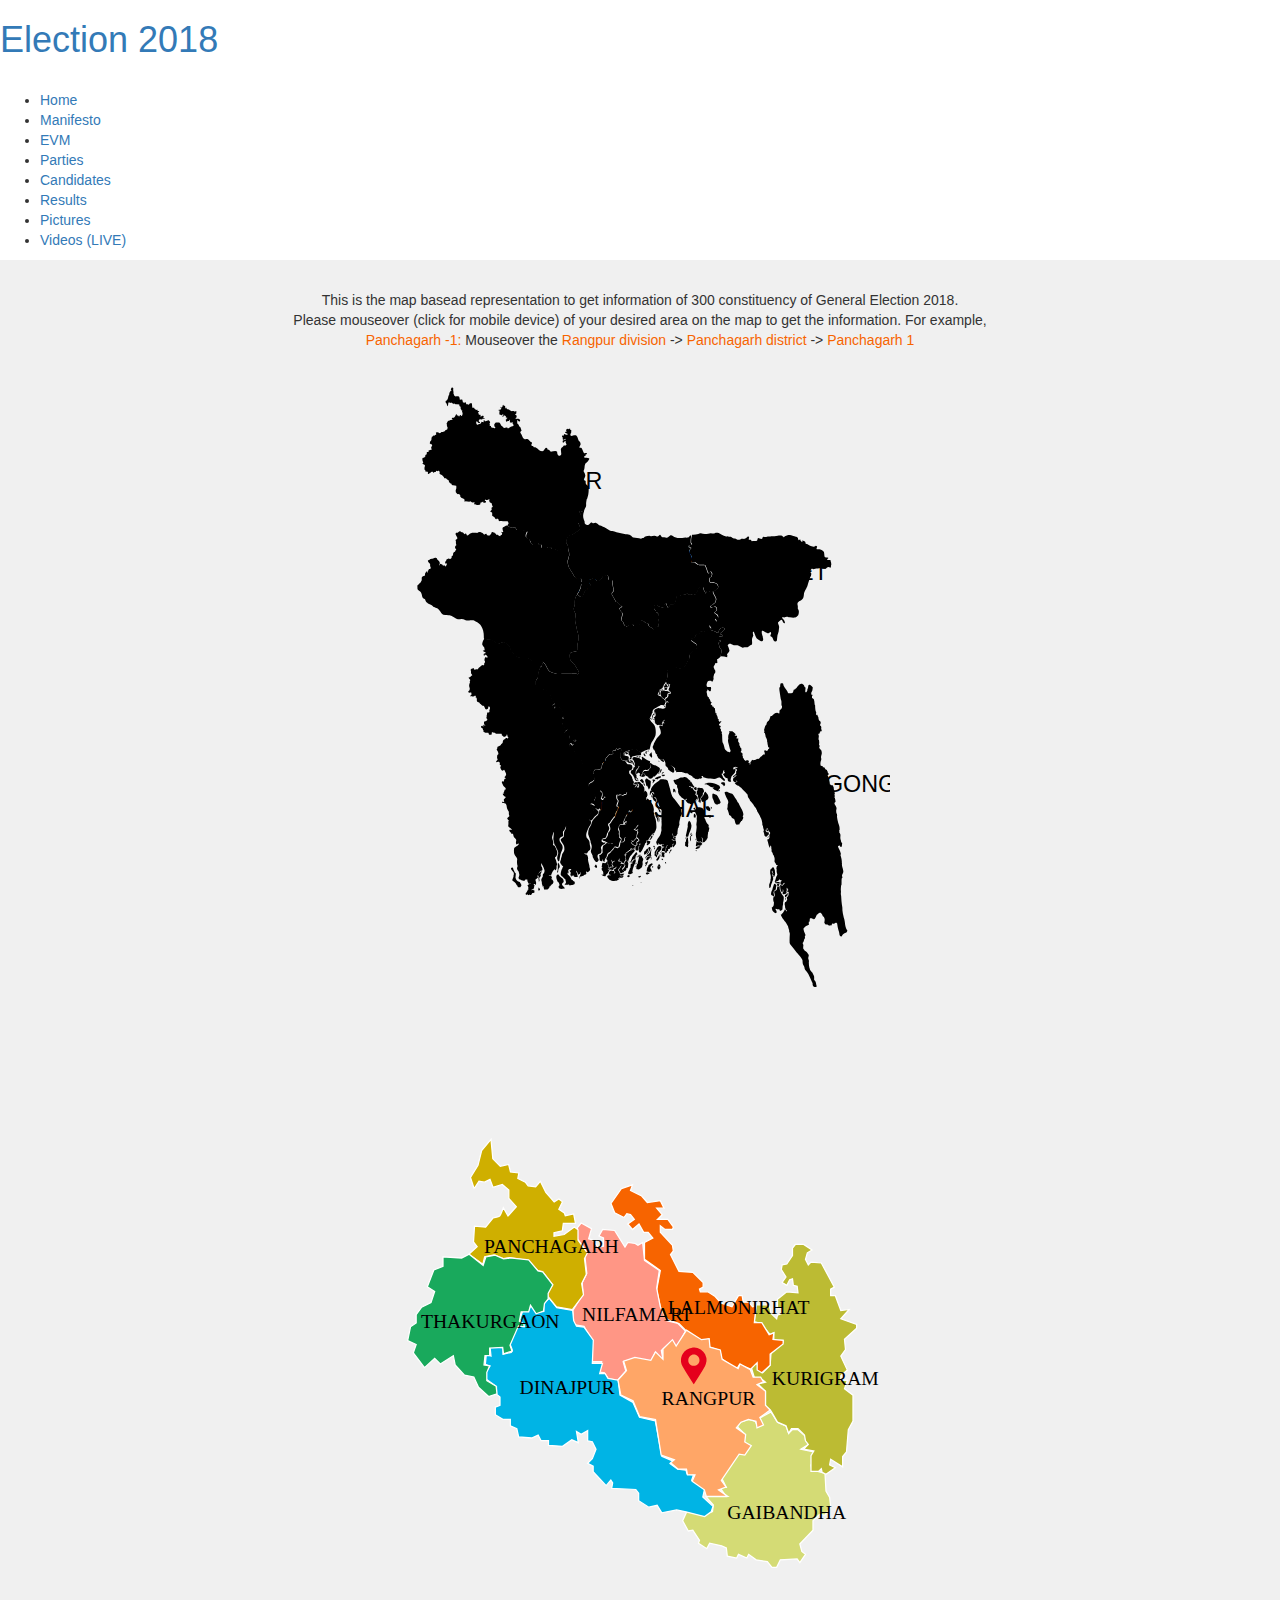
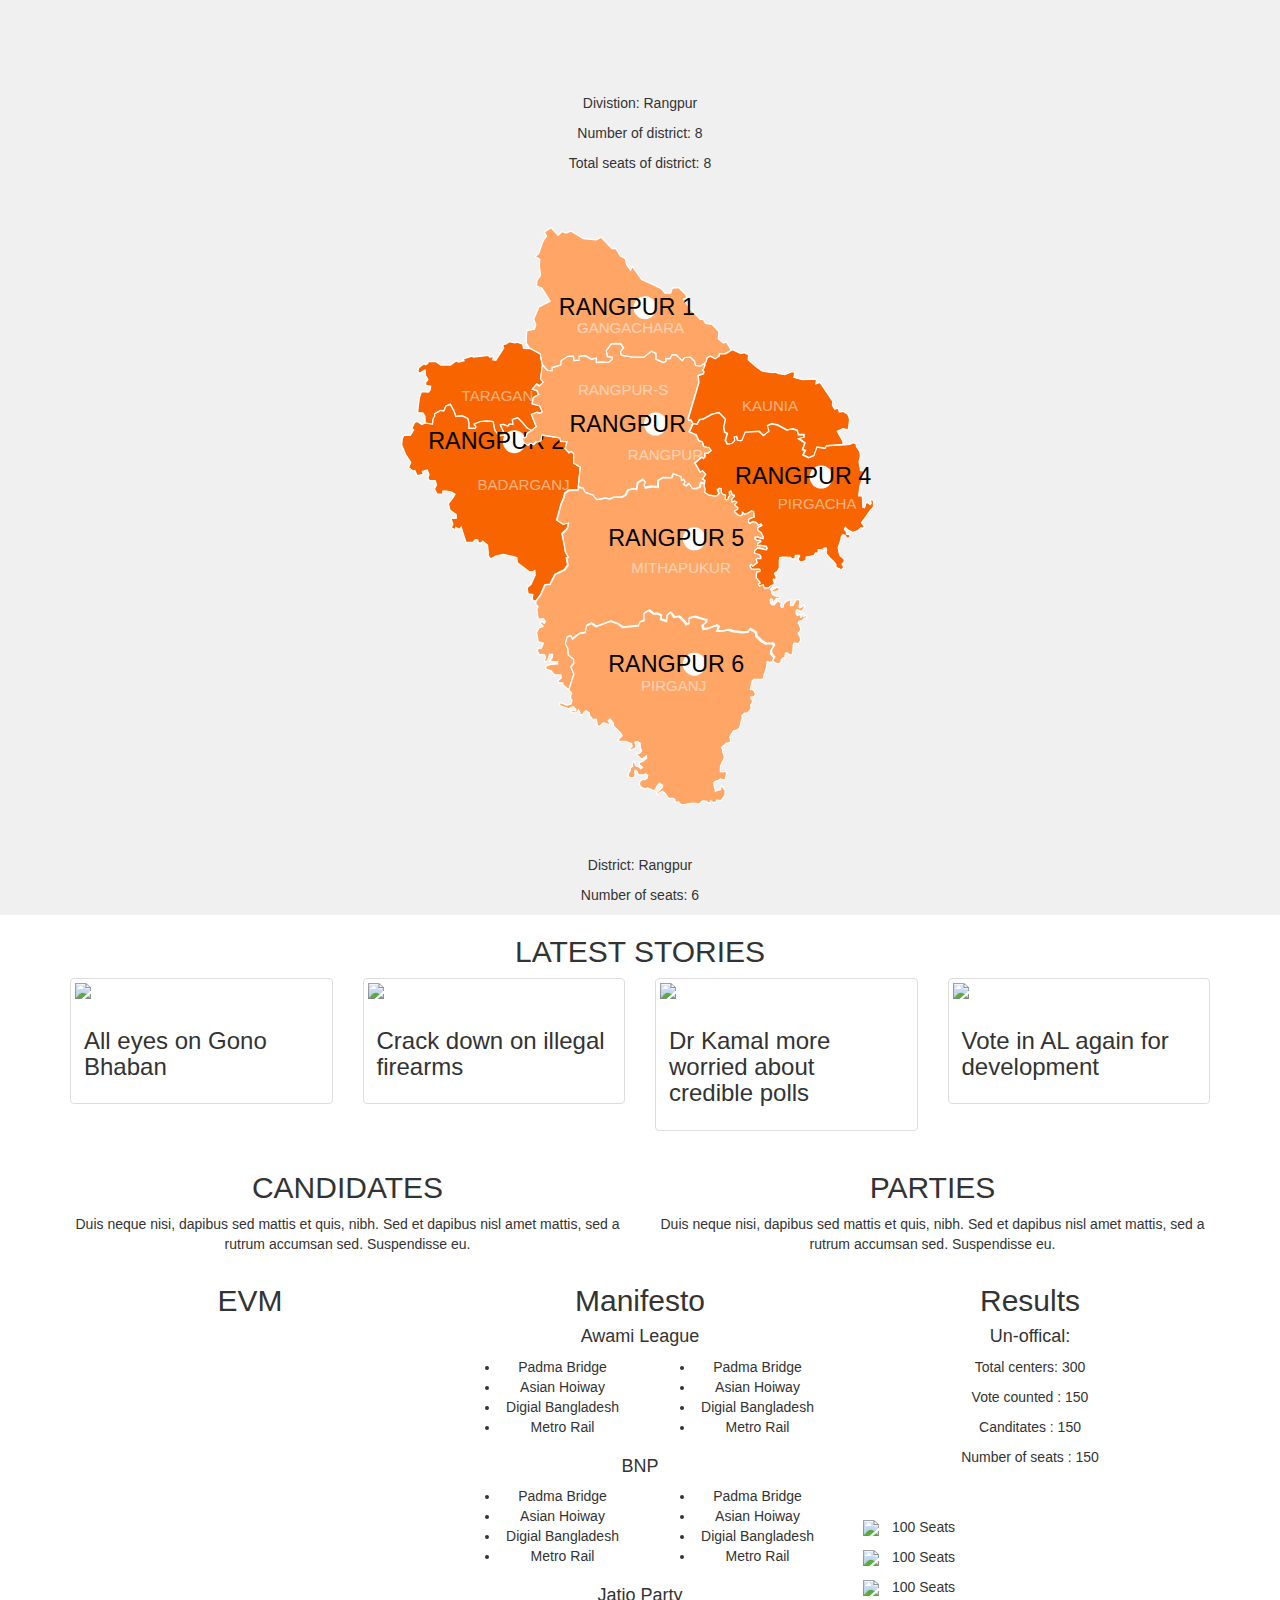
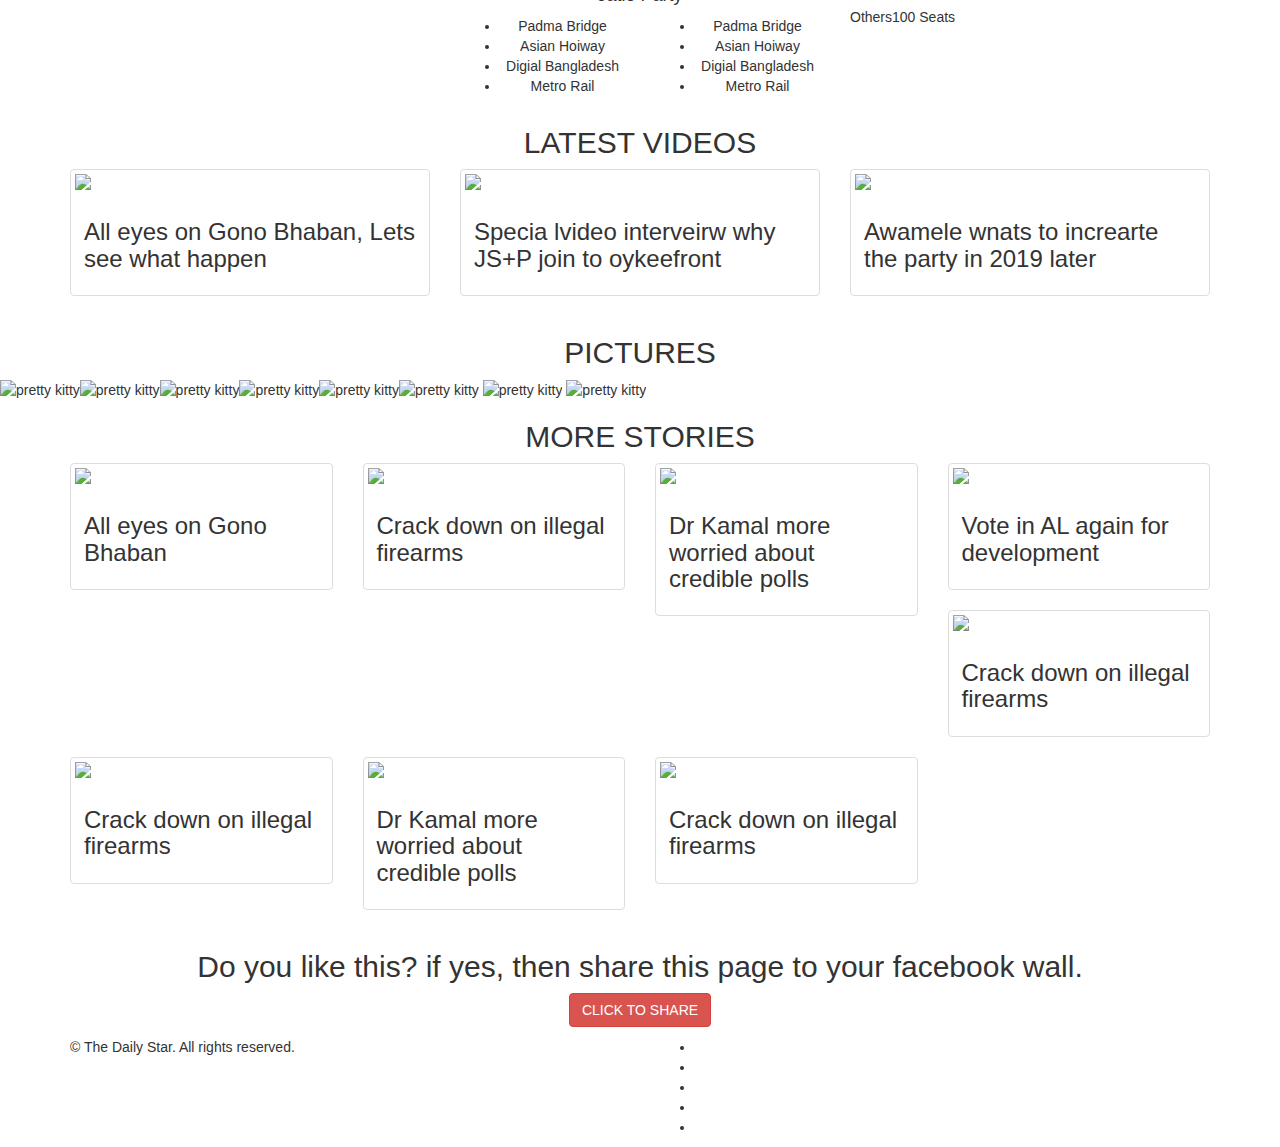
==== index.html @ 4f890ed3 "playicon added" ====
<!DOCTYPE HTML>
<html>
	<head>
		<title>Bangladesh General National Election 2018  - The Daily Star</title>
		<meta charset="utf-8" />
		<meta name="viewport" content="width=device-width, initial-scale=1, user-scalable=no" /> 

		<link rel="stylesheet" href="//maxcdn.bootstrapcdn.com/bootstrap/3.3.7/css/bootstrap.min.css" integrity="sha384-BVYiiSIFeK1dGmJRAkycuHAHRg32OmUcww7on3RYdg4Va+PmSTsz/K68vbdEjh4u" crossorigin="anonymous">
		<link rel="stylesheet" href="assets/css/style.css" /> 

		<!-- Optional theme -->
		<!-- <link rel="stylesheet" href="//maxcdn.bootstrapcdn.com/bootstrap/3.3.7/css/bootstrap-theme.min.css" integrity="sha384-rHyoN1iRsVXV4nD0JutlnGaslCJuC7uwjduW9SVrLvRYooPp2bWYgmgJQIXwl/Sp" crossorigin="anonymous"> -->

 
	</head>
	<body class="is-preload">
		<div id="page-wrapper">
			<div id="header">
				 <h1 id="site-name"><a href="index.html" id="logo">Election 2018</a></h1> 
				 <a href="index.html" id="logo"> <img src="images/web-js-pools-logo.png" alt="" class="logo" style="max-width: 100%;" width="auto" height="90"></a>
				<nav id="nav">
					<ul>
						<li class="current"><a href="index.html">Home</a></li>
						<li><a href="manifesto.html">Manifesto</a></li>
						<li><a href="evm.html">EVM</a></li>
						<li><a href="parties.html">Parties</a></li>
						<li><a href="candidates.html">Candidates</a></li> 
						<li><a href="result.html">Results</a></li>
						<li><a href="picture.html">Pictures</a></li>
						<li><a href="video.html">Videos (LIVE)</a></li>
					</ul>
				</nav>
			</div>


			<section class="section map_section style1" style="background: #f0f0f0; margin: 0 auto;    padding-top: 30px;">

				<header class="section-title text-center" style="margin: 0 auto;">
					This is the map basead representation to get information of 300 constituency of General Election 2018. <br>
					Please mouseover (click for mobile device) of your desired area on the map to get the information. For example, 
					<br> 
					<span style="color:#f76400;">Panchagarh -1:</span> Mouseover the <span style="color:#f76400;">Rangpur division </span> -> <span style="color:#f76400;">Panchagarh district</span> -> <span style="color:#f76400;">Panchagarh 1</span>

				</header>

				  <div class="container">
					<div class="row">					

						<article class="col-md-12 text-center">
					
						<div class="country_map text-center" style="max-width:500px; margin: 0 auto;">


									<div class="country">
		   

										<svg id="country-svg" version="1.1" id="Layer_1" xmlns="http://www.w3.org/2000/svg" xmlns:xlink="http://www.w3.org/1999/xlink" x="0px" y="0px"
											 viewBox="0 0 300 400" style="enable-background:new 0 0 300 400;" xml:space="preserve">
										<style type="text/css">

										</style>
										<g>
											<g>
												<g>
													<path class="st0" d="M26.9,50.9l0.5,0.1l0.4-0.4l-0.3-0.9c1-0.6,1.4-0.2,2.3,0.2c0.4-0.1,0.9-0.4,1.1-0.7
														c0.5,0.2,1.4-0.3,1.9-0.5c0.3-0.8,1.1-0.6,1.5-1l0.3-1.1l-0.5-1.2l0.1-0.4c-0.1-0.2-0.3-0.8-0.2-1c0.5-0.4,0.5-1.3,1-1.5
														c0.1-0.1,0.4-0.1,0.5-0.1c0.3-0.1,0.6-0.3,0.9-0.4l1.1-0.1v-0.3L37,41.2l0.4-0.5h0.9c0.8-0.6,1-1.7,1.6-2.5l0.2,1l1,0.2l0.2,0.5
														l0.4-0.1l0.2-0.7l0.8-0.1l-0.2,0.8l0.7-0.4c0.1-0.2,0.2-0.4,0.2-0.7l0.5-0.4l-0.1-0.2h-0.5c0-0.2,0-0.6,0.2-0.8l-0.1-0.2h-0.2
														l0-0.2v-0.2l0.2-0.4l-0.2-0.1l-0.3,0.1c-0.1-0.1-0.2-0.3-0.2-0.4l0.1-0.3l-0.3-0.1v-0.3l-0.2-0.3l0.1-0.4c0-0.2-0.2-0.6-0.4-0.7
														l-0.3-0.1l-0.1-0.2l0.1-0.6c-0.5-0.3-1.7-0.4-2.4-0.3c-0.2-0.1-0.8-0.6-1-0.6l-0.2,0.5l-1.1-1l-0.4,0.3l-0.4-0.1v-0.1
														c-0.3-0.1-0.7-0.1-1-0.1L35,31.7l-0.2,1.7l-0.2,0.3l-0.2-0.2c-0.2-0.5-0.5-1.7-1-2c-0.1-0.2,0-0.6,0-0.9l0.8-0.4
														c0.4-0.7,0.6-1.4,0.8-2.2c0,0,0-0.1,0-0.2l0.6-1.2c-0.3-0.8,0.8-2.5,1.4-2.3v-0.1L36.6,24l-0.1-0.2c0.1-0.2,0.3-0.9,0.3-1.1
														c0.2-0.1,0.5-0.1,0.7-0.2c0.1,0.1,0.3,0.2,0.4,0.3c0,0.1,0.1,0.4,0.1,0.4c0,0.2-0.1,0.5-0.1,0.8c0,0.4,0.2,0.8,0.2,1.2
														c0,0.3,0,0.7,0,1.1c0,0,0.5,1,0.5,1.1c0.2,0.1,0.4,0.3,0.5,0.3s0.5,0.2,0.5,0.2c0.1,0,0.3-0.1,0.4-0.1c0.4,0,0.9,0.1,1.4,0.1
														c0.3,0.5,0.5,1.4,0.5,1.9c0.5,0.1,1-0.2,1.5,0l0.4,1.7c0.5,0,0.5-0.1,0.9,0.1l0.9-0.2v0.5l0.1,0.2c0,0.1,0,0.4,0.1,0.5
														c0.7,0.1,0.9,0,1.5,0.3c0.2-0.4,0.4-0.8,0.7-1l1,0.1l0.2,0.2c0,0.8,0.1,1.6,0.2,2.4h0.9l0.2,0.1l0.1,0.4l0.9,0.8
														c0.2,0.1,0.8-0.1,1-0.1l0.1,0.4l-0.2,0.3c0.3,0.1,1,0.2,1.1,0.4v0.3h-0.7c0.2,0.3,0.4,1,0.4,1.4l0.3,0.2h0.7l0.2,0.3l-0.2,0.8
														l0.8-0.1l0.3-0.3c0.3,0,0.6,0,0.9,0.1V40l-0.3,0.4v0.3c0,0,0.8,0.1,0.9,0.2l-0.1,0.4h-1.2l-0.1,0.2L55,41.7l-0.9-0.2
														c-0.5,0.1-0.6,0.2-0.8,0.6v0.8l0.7,0.5v0.3l-0.2,0.1c-0.6,0.2-1.4-0.7-1.6-1.1l-0.4,0.2l0.1,0.4l-0.3,0.2l0.4,1
														c0.2,0.2,0.5,0.3,0.7,0.4c0.5-0.6,1.3-0.6,1.9-1c0.2-0.3,0.2-0.6,0.2-0.9l1.5,0.4l-0.2-0.8l0.2-0.4h0.4l0.2,0.5
														c0.9,0.3,1.6-0.6,2.2-0.5c0.4,0.1,0.8,0.7,1,1.1c-0.2,0.3-0.4,0.8-0.4,1.1l0.3,0.4l-0.3,0.7l0.9,0.1v0.6c0.2,0.1,0.6,0.4,0.8,0.5
														c0.1,0,0.4,0,0.5,0c0.6,0.2,0.6,0.5,1.3,0.1c0.1-0.1-0.2-0.6-0.2-0.7L62.7,46c0-0.3-0.1-0.7-0.2-1c0-0.1,0.6-1.2,0.7-1.3
														c0,0,0.4-0.2,0.5-0.2c0.6-0.1,1.2,0,1.8,0c0.5,0.2,1,1.3,1.2,1.8c0.5,0.2,1.2,1,1.5,1.4l0.4,0.1c0.8-0.4,0.9-0.5,1.9-0.2l0.2,0.5
														c0.8-0.3,1.4-0.7,2-1.2h0.6c0.2-0.3,0.5-0.4,0.8-0.5l0.1-0.4l-0.6-0.8v-0.8l-0.5-0.1l-0.2,0.3l-0.7-0.1l-0.3-0.2
														c0.1-0.3,0.1-1,0-1.3l-0.4-0.2v0.8c-0.1,0-0.9-0.1-1,0L70.2,43l-0.5-0.1l-0.3-1l0.5-0.3l-0.1-0.3l0.5-0.2v-0.6l-0.8,0.1l0.1-0.7
														c-0.2-0.3-0.7-0.6-1.1-0.6l-0.3,0.2l-0.1,0.4L67.5,40l-0.1-0.4l0.8-0.6l-0.5-0.4L67,39.2h-0.3l-0.3-0.4l-0.6,0.1l-0.1-0.5
														l-0.2-0.2l0.2-0.3v-0.3l-0.1-0.1l0.2-1.1L65,36.2l0.3-0.4c0.8,0,0.9,0.1,1.5-0.4L66.7,35l-0.3-0.3l-0.1-0.6l0.7,0.5l0.2-0.4
														l0.4-0.2l-0.3-0.5l0.3-0.1l0.3-0.4l0.2-0.1l0.1,0.5h0.6l0.3,0.3l0.1,1.4l0.6-0.4l0.3,0.1l-0.2,0.6c0.2,0,0.4,0.1,0.5,0.1
														c0.9,0.1,0.8,0.1,1.5,0.7c0.3,0.3,0.8,0.4,1.2,0.6c0.4-0.1,0.9-0.2,1.3-0.1c0.1,0,0.4,0.2,0.5,0.2c0.3,0,0.7-0.1,1-0.1
														c-0.1,0.4-0.1,0.9-0.1,1.3L75,38.7l1.1,0.7L76,39.5l-0.1,0.3c0.1,0.2,0.2,0.3,0.1,0.5l-0.6,0.5v0.4l0.1,0.2l0,0
														c0.4-0.1,0.8-0.2,1.2-0.2c0.3,0,1.2,0.3,1.3,0.7l0.1,0.6l-0.3,0.4h-0.4l-0.9-0.8l-0.3,0.1c0.2,0.9,0.2,0.8,0.1,1.7
														c0.3,0.4,0.8,0.9,1.2,1.2l-0.3,0.3c0.3,0.2,1.2,1.1,1.3,1.4c0,0.2,0,0.4,0,0.6c0.1,0.2,0.3,0.5,0.4,0.8v0.2
														c-0.2,0.2-0.5,0.5-0.7,0.8c0,0.1,0,0.6,0.1,0.6c0.3,0.4,0.6,0.9,0.8,1.4c0.1,0.2,0.2,0.5,0.3,0.7c0.2,0.5,0.5,0.9,0.9,1.3
														c0.1,0,0.6,0.3,0.6,0.3c0.5,0.1,1.1-0.1,1.6-0.1l0.7,0.4c0.5,0.3,1.1,1.6,1.8,1.6l0.2,0.3l0,0.4L85,56.2L84.8,57l0.2,0.4
														c0.2,0.2,0.7,0.2,0.9,0.2c0.1,0.3,0.2,0.5,0.4,0.7h0.9c0.5,0.3,1,0.6,1.4,0.9c0.2,0.2,0.4,0.5,0.6,0.7c0.4,0.4,1.4,1,2,0.7
														l0.5,0.2l0.3-0.2c0.1-0.2,0.2-0.4,0.3-0.5c0.3-0.4,0.6-0.8,0.9-1.2l0.4-0.2l0.6,0.1l0.2,0.3l0,0.4l0.2,0.2
														c0.9,0.1,1.3,0.8,1.9,1.4c0.9-0.2,1.8-0.4,2.7-0.5c0.4,0,0.8,0.3,1.1,0.5c0,0.8,0.1,2.1,1,2.4h0.7c0.2-0.2,0.8-0.7,0.8-1.1
														c0-0.2-0.3-2.8-0.3-2.9c0,0,0.3-0.6,0.3-0.7c0.5-0.3,1.1-0.7,1.3-1.3l0.3-0.2h1l0.4-0.3l0.1-0.4c-0.1-0.3-0.4-0.8-0.5-1.1
														s0.1-0.6-0.1-0.9H105l-0.8,0.9l-0.4,0.1c-0.3-0.4-0.3-1.1,0.1-1.4c0.3,0,1.4-0.2,1.5-0.5l-0.1-0.4l-1,0.5h-0.5l-0.2-0.4
														c0.1-0.6,0.1-1.1-0.4-1.5v-0.4l0.5-0.2l0.5,0.2c0-0.3,0.2-0.9,0.4-1.1c0.3,0.1,1.5,0.6,1.8,0.4l0.2-0.3l-0.1-0.3
														c-0.3-0.1-1.2-0.3-1.4-0.6v-0.4l0.3-0.1l0.4,0.1l0.1-0.6c-0.1-0.2-0.2-0.4-0.4-0.4l0.2-0.4c0.3-0.2,0.7-0.5,1.1-0.5l0.5,0.2
														l0.5-0.4l0.3,0.1v0.6l0.1,0.1l0.5,0.2l0.2,0.3c-0.3,0.5-0.1,0.9-0.2,1.3c-0.2,0.4-0.4,0.6-0.5,1.1c0,0.3,0.2,0.5,0.4,0.7l0.5,0.1
														c0.5-0.4,1.1-0.6,1.7-0.5l0.7,0.1c0.3,0.1,1,1.1,1.1,1.4c0.2,0.5,0.3,1,0.5,1.5c0.1,0.2,0.9,0.9,1,1.2c0.2,0.3,0.2,0.8,0.3,1.2
														c-0.2,0.7-0.6,1.2-0.8,1.8l0.2,0.3c0.1,0,0.7,0.1,0.8,0.1c1,0.4,1.1,2.5,1.9,3.2l0.4,0.1c0.3-0.1,0.8-0.2,1.1-0.1
														c0.1,0.1,0.3,0.3,0.3,0.5c-0.2,0.2-0.6,0.3-0.9,0.3l-0.1,0.8l-0.3,0.2h-0.4l-0.2,0.2l0.1,0.5l0.4,0.3c1-0.1,1.6-0.2,2.5,0.3
														l0.2,0.3c-0.1,0.7-0.7,1.2-1.1,1.7c-0.2,0.2-0.4,0.5-0.7,0.7c-0.1,0.1-0.6,0.5-0.6,0.6c-0.4,0.7-0.4,1.7-0.5,2.5
														c-0.1,0.3-0.1,0.6-0.2,0.9s-0.3,0.5-0.3,0.8c-0.1,0.5,0.6,1.4,0.8,1.9c0.1,0.3,0.2,0.8,0.2,1.2c-0.3,0.7-0.5,1.3-0.9,1.9
														c0,0,0,0.2,0,0.3l0.2,0.4c0.2,0,0.7,0.2,0.9,0.4c0,0.5,0,1.1,0.1,1.6c0.2,0.1,0.4,0.8,0.8,1l0.7,0.5c0.1,0.2,0.2,0.5,0.2,0.7
														c0.1,1.4,0,2.8-0.2,4.2c-0.1,0.6-0.5,2.2-0.7,2.7c0,0-0.2,0.3-0.3,0.3v0.1c-0.1,0.6-0.2,1.2-0.3,1.9c-0.1,0.7,0.1,1.6-0.1,2.3
														c-0.2,0.5-1,1.9-1.1,2.4c-0.1,0.4-0.1,0.8-0.1,1.2c-0.1,0-0.8,0-1.1-0.4c-0.3-0.5-0.1-0.5-1-0.5s-0.4,0.3-0.4,0.6
														c0,0.3,0,0.8,0.4,1.2c0.3,0.4-0.1,0.5-0.4,0.7c-0.2,0.2-1.1,0.9-1.1,0.9s0,2.9,0,3.3s0.4,0.9,0.7,1.4c0.3,0.5,0.6,1.9,0.6,2.4
														s-0.9,1.3-1.1,1.5c-0.1,0.2-0.9,0.4-1,0.6c-0.1,0.1-1.1,0.8-1.1,0.8s-1.2,1-2.1,1.1s-1.8,0.2-2.6,2.5c-0.8,2.3,0,2.6,0.4,3.4
														c0.2,0.4,0.4,1.4,0.6,2.5h-0.1c0,0-2.2,0.2-3.5,0c-1.2-0.3-1.6,1.4-1.6,1.4l-1.8-0.6l-0.9-0.6c0,0-0.6,0-1.3,0
														c-0.7,0-0.6-0.2-1.2-0.9c-0.6-0.7-1.6,0.4-1.6,0.4s-0.6-0.7-1.4-0.9c-0.8-0.2-0.9,0.9-0.9,0.9l-1.6-0.1c0,0-0.1-0.2-0.2-1.4
														c-0.1-1.2-0.7-0.7-1.2-0.7s-0.5-0.8-0.5-0.8s-0.6,0-1.2-0.1s-0.7,0-1.2,0.2s-0.8,1.1-0.8,1.1s-0.6-0.6-1.2-1.2s-0.6-1.3-0.6-1.3
														l-0.7-0.9c0,0-0.5-0.6-1.3-0.9c-0.8-0.4-0.6-0.6-0.7-1.2s0.4-1.8,0.4-1.8l0.5-1.1l-2.4-0.6c0,0-1.1-0.1-1.5-0.2
														c-0.5-0.1-1.4,0.2-1.4,0.2l-1.1-0.2l-1-1.7c0,0-0.8,0-1.6,0.1c-0.8,0.1-2.1-0.5-2.1-0.5l-1.1-0.7c0.2-0.5,0.5-1,0.8-1.5l-0.6-1.1
														c-0.2-0.2-2.3-0.1-2.5,0c-0.1,0-0.2,0-0.3,0c-0.7-0.1-1.4-0.2-2.2-0.1l-0.3-0.3c-0.1-0.2-0.3-1-0.5-1.1l-0.6-0.1l-0.3,0.1
														l-0.2,0.4c-0.2-0.2-0.4-0.4-0.6-0.6c-0.1-0.1-0.4-0.6-0.4-0.7c-0.4-0.4-1-0.6-1.4-1c0-0.5,0.1-1.6-0.1-2.1h-0.6
														c-0.1-0.2-0.3-0.5-0.5-0.6l0.7-0.5l0.3-0.7c-0.2-0.2-0.3-0.6-0.2-0.9c0.3-0.2,0.6-0.3,0.8-0.6c-0.5-0.6-0.5-1.4-0.8-2.2L60,91.5
														c-0.6-0.6-0.5-1.4-0.3-2.1l-0.9,0.4c-0.8,0.4-0.9,0.2-1.6-0.1c-0.2,0.1-0.3,0.5-0.3,0.7l0.7,0.4v0.5c-0.5,0.3-1.2,0.5-1.8,0.3
														l0.3-0.3L56,91.1h-0.4c-0.2,0.3-0.8,0.5-1.2,0.4c-0.1,0.1-0.2,0.8-0.2,1l-0.4,0.4C53.2,93,52.5,93,51.9,93l-0.2-0.3h-0.4
														l-0.1-0.1L51,92.7l-0.4-0.2l-0.1-0.4l0.3-0.7l-1.5,0.1l-1.1-0.8l-0.6,0.4l-2.3-0.4L44.9,91l-0.2-0.1c0.1-0.5,0-1.5-0.4-1.8
														l-0.4,0.3l-0.3-0.5c-0.9-0.3-0.8-0.3-1.4-0.9l-0.1-1c-0.5-0.5-0.9-0.6-1.6-0.5c-0.3-0.4-0.7-0.5-1-1.1c0-0.3-0.1-0.7-0.1-1.1
														c0-0.5,0.3-0.9,0.4-1.4c0-0.2,0-0.5,0-0.8c0-0.2,0-0.4-0.1-0.6L38,81.1l-0.2,0.2c-0.2,0-0.7-0.2-0.8-0.4v-0.6h-0.6L36.3,80
														l-1-0.8V79l0.2-0.4c-0.4-0.4-0.9-0.7-1.4-1c0,0-0.4-0.5-0.5-0.6L33,76.9L32.6,77c0.1-0.7-1.3-1.8-1.8-2.1c0,0-0.6-0.2-0.7-0.3H30
														l-0.3-0.5c0.2-0.6,0.2-1.3-0.4-1.6H29l-0.4,0.3l-0.7-0.3l-0.2,0.1l-0.3,0.6h-0.8l-0.4,0.7c-0.1-0.3-0.3-0.8-0.6-0.9h-0.1
														c-0.8,0-0.8,0.3-1.3,0.7l-0.5,0.2c-0.1,0.1-0.3,0.5-0.5,0.5l-0.4-0.1l-0.1-0.2c0-0.2,0.1-0.4,0.1-0.6l-0.2-0.4l-1.4-0.2v-0.7
														l-0.4-0.3c-0.1-0.2-0.2-0.5-0.2-0.8l0.3-0.3l-0.3-0.5v-0.1l0.3-0.2c0-0.3,0.1-0.9,0-1.1l-0.1-0.1L20.5,69l-0.1-0.3
														c-0.2,0-0.6-0.2-0.8-0.3c-0.2-0.4,0.1-0.8,0.4-1.1c-0.4-0.3-0.4-1-0.6-1.5c0.1-0.3,0.1-0.7,0-0.9c0.2-0.3,0.7-0.2,1-0.3
														c0.3-0.2,0.6-0.6,0.9-0.8l0,0v-0.2l-0.1,0.1L21,63.4l0.4-0.3v-0.3l0.7-0.3l-0.1-1l0.4-0.3c0.2,0,0.4,0,0.7,0
														c0.1-0.2,0.1-0.6,0-0.7l0.1-0.2c0.7-0.2,1.2-0.3,1.8-0.6l0.2-0.3c-0.2,0-0.4-0.2-0.5-0.3l0.1-0.4l-0.3-0.2l0.1-0.1l0.3-0.1
														l0.1-0.6l0.2-0.2l0.1-0.1c0-0.8-0.3-0.5-0.7-0.8c-0.1-0.1-0.1-0.3-0.3-0.3L24,56.5l-0.2-0.3l0.3-0.3l-0.2-0.5
														c0.1-0.5,0.8-0.9,1-1.7l-0.1-0.4c0.2-0.2,0.3-0.8,0.2-1.1l0.3-0.3c0.2,0,0.4-0.1,0.5-0.2l0.1-0.4c0.3,0.1,0.6,0.1,1,0l0.2-0.2
														L27,51L26.9,50.9L26.9,50.9z"/>
												</g>
											</g>
											<text transform="matrix(1 0 0 1 57.4611 83.4307)" class="st1 st2 st3">RANGPUR</text>
										</g>
										<g>
											<g>
												<path class="st4" d="M161,246.5L161,246.5v0.1c0.1,0.2,0.4,0.4,0.6,0.5l0.1-0.1l-0.2-0.4L161,246.5z"/>
												<path class="st4" d="M170.5,263.3c-0.2,0-0.5,0-0.6,0.2v1.8l0.1,0.1h0.3l0.1-0.6l0,0l0,0h0.1l0.6,0.7h0.2c0-0.1,0-0.3,0-0.4
													c0,0,0,0,0-0.1c0-0.4-0.1-0.9-0.3-1.3L170.5,263.3z"/>
												<path class="st4" d="M169.9,261.6v0.2c0.1,0.1,0.4,0.4,0.6,0.4l0,0c-0.2,0-0.4-0.3-0.6-0.4V261.6L169.9,261.6z"/>
												<path class="st4" d="M163.7,245.6c-0.2-0.2-1.4,0-1.8-0.2v0.2c0.1,0.1,0.2,0.2,0.3,0.3c0.6,0.6,0.9,0.9,1.9,1.3l0.3-0.1l-0.1-0.7
													L163.7,245.6z"/>
												<path class="st4" d="M158.3,222.7c-0.1,0.2,0.1,0.7,0.2,0.8l0.2,0.1l0,0l0,0L158.3,222.7L158.3,222.7L158.3,222.7L158.3,222.7z"/>
												<path class="st4" d="M157.8,221.7l0.3,0.1l0.1,0.1l0,0l0,0h0.2c-0.1-0.2-0.3-0.5-0.6-0.7c-0.3-0.4,0.1-1.7,0.2-2.2l0.1-0.2
													c0.1,0.1,0.3,0.3,0.3,0.5l0,0l0,0l0.2-0.2l0.1-0.2l-0.2-0.7l-0.1-0.1l0,0l0,0c-0.2,0-0.4,0.3-0.5,0.4c-0.9,1.1-0.6,1.6-0.2,3
													C157.6,221.6,157.8,221.7,157.8,221.7z"/>
												<polygon class="st4" points="163.7,223.3 163.7,223.3 163.5,222.5 163.3,222.8 163.3,223.1 163.5,223.3 		"/>
												<path class="st4" d="M157.6,217.9L157.6,217.9L157.6,217.9L157.6,217.9c0.2-0.2,0.3-0.8,0.2-1l0,0l0,0h-0.1
													c-0.1,0.2-0.3,0.6-0.2,0.8L157.6,217.9z"/>
												<path class="st4" d="M165.2,201.2l-0.5,0.1l-0.2,0.5l-0.1,0.4l0.1,0.3c0.2,0.2,1,0,1.2-0.1l0.2,0.2l0.5-0.3l0.1,0.2h0.1l0,0l0,0
													c0,0,0,0,0-0.1s0-0.1,0.1-0.2c0-0.1,0-0.2,0-0.3c-0.8-1.1-0.6-0.7-1-2l-0.6,0.8l-0.1,0.1l0.1,0.2h0.3L165.2,201.2L165.2,201.2z"/>
												<path class="st4" d="M164.3,203.5l0.4,0.1l0.2,0.2l0.9,0.2l0,0l0,0l0.2-0.1c0.1-0.2,0.3-0.8,0.5-0.9l-0.1-0.1
													c-0.5,0-1.3-0.2-1.5-0.1l0,0l0,0l-0.4,0.6L164.3,203.5z"/>
												<path class="st4" d="M162.6,204.2L162.6,204.2l-0.2,0.2l0.3,0.3l-0.3,0.4c0.1,0.3-0.1,1-0.2,1.3c0.5,0.9,0.6,1.1,0.8,2
													c0.5,0.1,1.2,0.6,1.5,1h0.2l0,0l0,0c0.2,0,0.3-0.2,0.4-0.4c0.1-0.2,0.3-0.4,0.3-0.6c0.1-0.1,0.1-0.2,0.1-0.3l0.1,0.3l0,0l0,0
													l0.6-0.4l0.3-1.7c0-0.1,0.1-0.1,0.2-0.2c0.1-0.1,0.4-0.2,0.5-0.3s0.3-0.2,0.3-0.3l0.2,0.4l0,0l0,0l0.2-0.1v-0.7h-0.1
													c-0.3-0.1-0.5-0.1-0.8-0.2c-0.1,0-0.2,0-0.2-0.1c0,0-0.4-0.3-0.4-0.4l0,0l0,0c-0.3,0.1-0.6,0.2-0.8,0.2c-0.5,0-0.8-0.3-1.4-0.3
													c-0.1,0-0.2,0-0.4,0c-0.1,0.2-0.3,0.4-0.5,0.4c-0.3-0.1-0.4-0.3-0.5-0.5L162.6,204.2L162.6,204.2z"/>
												<path class="st4" d="M163.4,204.5h0.2l0,0l0,0l0.2-0.5l-0.5-0.5h-0.2l0,0l0,0l-0.2,0.4C163.3,204,163.3,204.3,163.4,204.5z"/>
												<path class="st4" d="M161.8,206.9c0.4-1-0.3-2.5,0.9-3.1l0,0l0,0l-0.7,0.1l-0.4,0.4l0,0l0,0l0.2,0.2c-0.1,0.2-0.3,0.6-0.3,0.8v0.1
													c0,0.2,0,0.4-0.1,0.7c0,0.1-0.1,0.2-0.1,0.2l-0.3,0.5l0,0l0,0C161.2,207,161.5,206.9,161.8,206.9z"/>
												<path class="st4" d="M162.5,207.8c-0.1-0.1-0.2-0.2-0.4-0.3l0,0c0.2,0.4,0.5,0.9,0.5,1.3c0.1,0.1,0.3,0.1,0.5,0.1
													c0.1,0,0.1,0,0.2,0c0.1,0.3,0.1,0.5,0.2,0.6c0,0.1,0.1,0.2,0.2,0.3c0.1,0.1,0.1,0.1,0.2,0.2l-0.1,0.2c-0.2-0.3-0.6-0.6-0.9-0.7
													l0,0l0,0v0.2c0.2,0.4,0.5,0.7,0.8,1c-0.1,0.9,0.9,1,0.7,2l0,0c0.3-0.2,0.5-0.6,0.5-1c0-0.7,0.3-1.4-0.5-2.1
													S162.7,208.3,162.5,207.8z"/>
												<path class="st4" d="M180.9,289.6h-0.1l0,0l0,0c-0.1,0.1-0.2,0.3-0.3,0.4c0,0.1-0.1,0.2-0.1,0.2c-0.1,0.2-0.2,0.4-0.3,0.6l0.1,0.2
													c0.1-0.1,0.3-0.2,0.4-0.3c0.1-0.1,0.1-0.2,0.2-0.2v-0.2l0.2-0.5L180.9,289.6z"/>
												<path class="st4" d="M177.6,293.4c0.1-0.3,0.3-0.5,0.3-0.8l-0.1-0.2h-0.2l0,0l-0.2,0.1v1l0,0L177.6,293.4z"/>
												<path class="st4" d="M181.3,290.7c0,0,0-0.1-0.1-0.1l-0.1-0.1c-1.2,1.7-1.3,1.5-1,3.4l0,0l0,0l0.3,0.2l-0.1,0.1h-0.2v0.4l0,0l0,0
													l0.2,0.1c0.3-0.3,0.3-0.8,0.3-1.2c-0.2-1.4-0.4-1.4,0.7-2.2l0.1-0.3C181.4,291,181.4,290.8,181.3,290.7L181.3,290.7z"/>
												<path class="st4" d="M180.9,285.4c0-0.3-0.5-2-0.6-2.2c-0.2-0.2-0.6-0.5-0.7-0.8l0,0l0,0c-0.2,0-0.5,0.6-0.6,0.7
													c-0.2,0.6-0.4,1.5-0.4,2.1c0,0.2,0.1,0.4,0.1,0.6c0,0.3-0.1,0.7-0.2,1c-0.3,1.6-0.7,3.1-1,4.7c0,0,0,0.4,0.1,0.4l0.2,0.2l0,0l0,0
													h0.9l0.3-0.3c0.2-1.2,0.8-2.5,1.3-3.7C180.7,287.3,180.8,286.4,180.9,285.4z"/>
												<path class="st4" d="M178.8,292.6L178.8,292.6L178.8,292.6L178.8,292.6l-0.6-0.1c-0.1,0.3-0.1,0.6-0.2,0.8c0,0.1-0.3,0.3-0.3,0.4
													l-0.2,1.3l-0.3,0.2l-0.1,0.2c0.1,0.6-0.1,1.8,0,2.1c0.1,0.1,0.2,0.2,0.4,0.3c0.4,0.2,0.9,0.4,1.2,0.5c0.2-0.4,0.4-1.5,0.1-1.8
													C179.4,295.7,178.6,293.7,178.8,292.6z"/>
												<path class="st4" d="M180.8,276.4h-0.3c-0.1,0.1-0.4,0.6-0.5,0.6l-0.1,0.2l0,0l0,0l0.1,0.3h0.2l0.2,0.2c0.4,0.1,0.5,0.2,0.8,0.4
													c0.2-0.2,0.3-0.4,0.3-0.6c0-0.1,0-0.2-0.1-0.3C181.3,276.9,181.1,276.6,180.8,276.4z"/>
												<path class="st4" d="M227.1,291.8h-0.2c-0.1,0.1-0.2,0.4-0.3,0.6c0,0.1,0,0.1,0,0.2l0.2,0.1l0,0l0,0l0,0c0.2-0.2,0.3-0.5,0.3-0.7
													l0,0l0,0V291.8z"/>
												<path class="st4" d="M183.6,294.3L183.6,294.3c0.2-0.2,0.3-0.5,0.4-0.7l0,0l0,0c0-0.2-0.3-0.5-0.4-0.5l-0.3,0.6L183.6,294.3
													L183.6,294.3z"/>
												<polygon class="st4" points="183.4,300.2 183.4,300.2 183.4,300.2 183.4,300.4 183.7,300.7 184.1,300.4 184,300.3 		"/>
												<path class="st4" d="M182.6,275.9L182.6,275.9L182.6,275.9h0.2c0,0,0.1-0.1,0.1-0.2s0.1-0.2,0.1-0.3c0.1-0.2,0.2-0.3,0.2-0.4
													l-0.2-0.4l0,0c-0.1,0-0.2,0-0.2,0l0,0c-0.3,0.1-0.6,0.2-0.8,0.4C181.9,275.2,182.5,275.9,182.6,275.9z"/>
												<path class="st4" d="M182.8,271.4c-0.1,0.1-0.3,0.2-0.3,0.3c0,0,0.1,0,0.2,0c0.1,0,0.3-0.1,0.4-0.1h0.1c0.1,0,0.1-0.1,0.1-0.1
													v-0.1C183,271.3,182.9,271.3,182.8,271.4z"/>
												<path class="st4" d="M184.9,297.4c0.1,0,0.1,0,0.2,0c0.1,0,0.2,0,0.4,0c0.1,0,0.1,0,0.2,0c0.2,0,0.4,0,0.4,0v-0.2l0,0l0,0
													c-0.1-0.1-0.2-0.1-0.4-0.2c-0.1,0-0.2,0-0.3,0s-0.1,0-0.2,0L184.9,297.4L184.9,297.4L184.9,297.4
													C184.8,297.4,184.8,297.4,184.9,297.4z"/>
												<path class="st4" d="M186.1,297.7c-0.3,0-1.6,0-1.8,0.2l-0.1,0.4h-0.4l-0.5,0.9l0,0l0,0c0.3,0.3,0.7,0.3,1.1,0.2
													c0.1-0.1,0.2-0.2,0.3-0.4c0.5-0.3,1.2-0.2,1.5-0.9l0,0l0,0L186.1,297.7z"/>
												<path class="st4" d="M189.3,265L189.3,265L189.3,265L189.3,265h-0.2c-0.7,0.7-0.6,1.2-1,2c0,0.1-1.3,1.7-1.4,1.8
													c-0.2,0.2-0.1,0.2-0.2,0.4c0.3,0.5,0.4,1,0.5,1.5h0.2l0.1,0.4l0.5,0.1l0,0l0,0l0.2-0.2l0.2,0.1l0,0l0,0c0.6-0.4,2.3-1.1,2.5-1.5
													c0.2-0.3,0.3-0.8,0.4-1.1v-0.2c-0.1-0.5-0.2-1-0.4-1.5C190.3,266.3,189.7,265.6,189.3,265z"/>
												<path class="st4" d="M238.6,325.8L238.6,325.8L238.6,325.8h-0.2c-0.3,1.1-1.1,0.8-1.4,1.4c-0.1,0.3-0.1,0.9,0.3,1.1l0,0l0,0
													l0.3-0.1c0.2-0.4,0.9-1,1.2-1.2l-0.3-0.4l0.1-0.6L238.6,325.8z"/>
												<path class="st4" d="M274.4,348.2c-0.3-0.3-0.6-0.7-0.7-1.1c-0.2-0.8-0.5-1.5-0.6-2.3c-0.2-1.1-0.2-2.2-0.5-3.2
													c-0.2-0.8-0.5-1.5-0.6-2.3c-0.2-0.9-0.4-1.9-0.5-2.9c-0.1-0.7,0-1.4-0.1-2.1c-0.2-1.2-0.4-2.4-0.5-3.7c-0.1-1-0.1-2-0.2-3
													c0-0.4-0.2-0.8-0.2-1.2c0-0.4,0.1-0.9,0.1-1.3s-0.1-0.8-0.1-1.2c0-0.4,0.1-2.3,0.2-2.7c0,0,0.1-0.2,0.2-0.2c0.1-1.2,0-2.4,0.1-3.6
													c0-0.2,0.2-0.8,0.4-0.8l0.1-0.3l-0.3-0.7c-0.1-1.1,0.9-1.5,0.8-2.9c-0.1-1.2-0.6-2.3-0.8-3.4c-0.1-0.4,0-0.9,0-1.3
													c0-0.1-0.1-0.3-0.1-0.5s0-0.5,0-0.8c-0.1-0.5-0.1-1.1-0.2-1.5c0-0.2-0.2-0.3-0.2-0.5c0-0.1,0-0.2,0-0.3c-0.1-0.4-0.3-0.8-0.4-1.2
													c0.1-0.2,0.3-0.8,0.2-1.1c-0.2-0.8-0.6-1.9-1-2.6c-0.2-0.3-0.4-0.7-0.5-1c-0.1-0.2,0-0.4-0.2-0.7l0.1-0.2l1-0.3l0.3,0.7l0.4,0.2
													l0.4-0.1c0.2-0.3,0.3-1.9,0.3-2.3c-0.1-0.3-0.4-0.2-0.6-0.4c0.1-0.5-0.2-1.1-0.3-1.5c-0.1-0.4-0.2-0.9-0.2-1.3
													c0-0.7,0.2-1.5,0-2.1c-0.1-0.4-0.4-0.7-0.6-1c-0.1-0.3,0.2-0.7-0.1-1.2c0-0.1,0.2-0.4,0.3-0.5c0-0.1,0-0.2,0-0.3
													c-0.1-0.6,0-1.2-0.2-1.7c-0.2-0.7-0.4-1.5-0.7-2.2v-0.1c-0.3-0.9-0.7-2.9-0.7-3.7c0-0.2,0.1-0.5,0.1-0.7c0-0.5-0.4-1.1-0.5-1.6
													c-0.1-0.3,0-0.8-0.1-1.1c0-0.7,0.5-1,0.1-2c-0.2-0.5-0.5-1-0.7-1.4c-0.3-0.6-0.6-0.8-0.3-1.4c0.1-0.2,0.2-0.3,0.5-0.4
													c0.1-0.2,0-0.6-0.1-0.8l0.1-0.2c-0.2-0.7-0.3-1.5-0.7-2c0.1-0.2,0.5-0.5,0.4-0.7l-0.2-0.1c-0.1-0.1-0.1-0.7-0.1-0.8l0.2-0.2
													c0.1-0.4-0.4-1.9-0.5-2.4c-0.1-0.6-0.1-1.1-0.2-1.7c-0.3-0.3-0.3-0.9-0.7-1.1c-0.1,0-0.6-0.1-0.7-0.1s-0.3-0.3-0.4-0.3
													c-0.1-0.1-0.4-0.1-0.5-0.2c0.1-1.1-0.4-2.5-0.6-3.5c-0.1-0.5-0.5-0.9-0.4-1.4c-0.1-0.1-0.3-0.3-0.3-0.5l0.1-0.2l0.4-0.2
													c0.3-0.4,0-1-0.4-1.2l-0.1-0.7l-0.3-0.3c0-0.2-0.1-0.6-0.3-0.7l-0.4-0.1c-0.4-0.3-0.7-0.9-0.9-1.3c-0.3-0.2-0.7-0.2-1-0.2
													l-0.1-0.2l0.1-0.3l-0.2-0.2c-0.1,0-0.9-0.2-1-0.2l-0.1-0.1c-0.2-0.8-0.2-1.5,0-2.3c0.1-0.4,0.4-1.1,0.4-1.6c0-0.3-0.2-0.7-0.2-1
													l0.1-0.8c0.1-0.6,0.4-1.1,0.4-1.7v-0.1c-0.1-0.4-0.1-0.9-0.2-1.3c-0.3-0.7-1.1-1.2-1.4-1.8c0.1-0.4,0.3-0.8,0.3-1.3
													c-0.2-0.2-0.4-0.5-0.4-0.8c0.3-0.7,0.1-1.8,0-2.6c-0.6-0.3,0-1.7-0.1-2.4c0-0.3-0.2-0.7-0.3-1c0-0.1,0.1-0.3,0.2-0.4
													c0.2,0,0.4-0.1,0.6-0.1c0.1-0.1,0.1-0.5,0-0.6l0.3-0.2v-0.4c0.2-0.1,0.7-0.2,0.9-0.2c0.1-0.9-0.1-0.7-0.3-1.4
													c0.2-0.8,0.1-1.1-0.2-1.8l-0.3-0.1l-0.2-0.2c0-0.2,0.5-1.3,0.5-1.5c-0.1-0.2-0.3-1-0.5-1.1h-0.3l-0.1-0.1v-0.4
													c-0.1,0-0.3-0.1-0.4-0.2l0.1-0.4c-0.2-0.3-0.4-0.8-0.2-1.2c-0.5-0.4-0.6-1.3-0.7-1.4h-0.2c-0.1,0.1-0.3,0.2-0.5,0.2
													c0.1-0.4-0.2-1.4,0.1-1.6c-0.6-0.9-0.6-2.1-0.7-3.1c0-0.3,0-0.8,0-1s-0.3-0.6-0.3-0.7c-0.1-0.6-0.1-1.3-0.2-1.9
													c-0.1-0.4-0.2-0.8-0.3-1.2l-0.1-0.2l-0.3-0.1l-0.2-0.3c-0.1,0-0.3-0.1-0.4-0.1c-0.1-0.2-0.1-0.8-0.1-1c0-0.1,0.3-0.6,0.4-0.7
													l-0.2-0.4l-0.6,0.1l-0.1-0.1l0.2-0.3l-0.2-0.6c0.2-0.8,0.7-1.3,0.8-2.1c0.1-0.4,0-0.8,0.2-1.2l-0.1-0.2c-0.9-1.1-0.8-1-1.8-1.5
													c-0.3,0-0.7,0.2-0.8,0.6c-0.1,0.4-0.1,0.9-0.2,1.3c-0.1,0.3-0.3,0.6-0.4,0.9c0,0.1,0,0.4,0,0.5c0,0.2-0.4,0.9-0.6,1.1l-0.4,0.1
													l-0.2-0.2c-0.1-0.8,0.1-1.4,0.1-2.1c0-0.2,0-0.3,0.1-0.5l-0.6-0.4c-0.2-0.3-0.2-0.7-0.4-1.1c-0.1-0.2-0.5-0.5-0.7-0.6
													c-1-0.7-1.2,0-2.1,0.2c-0.2,0.3-0.5,0.5-0.7,0.7c-0.4,0.4-0.6,0.9-0.9,1.3c-0.3,0.4-0.8,0.5-1,1h-0.6c-0.3,0.1-0.4,1.6-0.8,2
													l-0.3,0.1l-0.6,0.2c-0.5,0.1-1.1-0.3-1.6,0c-0.1,0-0.2-0.1-0.2-0.2c-0.3-0.3-0.3-0.7-0.5-1.1c-0.4-0.7-1-1.3-1.5-2l-0.7-1.2
													c-0.1-0.4-0.2-0.8-0.3-1.2l-0.3-0.3c-0.3-0.1-0.8-0.1-1.1,0c-0.4,0.3-0.4,1.6-0.4,2.1c-0.1,0.1-0.5,0.6-0.5,0.7
													c0,0.5,0,1.1,0.1,1.6c0.1,1.1,0.4,2.2,0.5,3.3v0.3l0.1,0.2c0,0.3,0,0.6,0.1,0.9c0.1,0.5,0.3,0.9,0.4,1.4c0.2,0.8,0,1.8,0.1,2.6
													c0,0.1,0.3,0.4,0.3,0.5c0.2,1.1-0.4,2-1.4,2.5c-0.1,0.5-0.2,1.2-0.1,1.7l-0.2,0.3c-0.4,0-0.7-0.1-1.1-0.4c-1.7,0-2.1,1.1-3.3,1.9
													h-0.5l-0.3,0.2c-0.2,0.7-0.5,1.6-0.8,2.2c-0.3,0.5-1.2,1-1.4,1.6c-0.1,0.4-0.2,0.8-0.3,1.2c-0.1,0.2-0.6,0.5-0.6,0.7
													c-0.3,0.5-0.6,2.3-0.8,2.5c0.1,0.2,0.2,0.4,0.3,0.7c-0.1,0.2-0.3,0.7-0.2,0.9l0.4,0.2c0.1,0.4,0.6,2.1,0.5,2.4
													c0.3,0.1,0.8,1.7,0.9,2c-0.2,0.5,0.1,1,0.2,1.5c0,0.1,0,0.3,0,0.4c0,0.6,0.3,1.2,0.4,1.7l-0.1,0.4l0.1,0.2c0.2,0,0.6,0.1,0.7,0.2
													c0.1,0.3-0.4,0.9-0.7,1c-0.1,0.2-0.1,0.4-0.2,0.6c-0.1,0.2-0.6,0.4-0.9,0.4c-0.3-0.3-0.5-0.5-0.9-0.4c-0.1,0.1-0.3,0.3-0.4,0.5
													c0.2,0.5,0.7,1.7,0.1,2.1h-0.1v-0.1c-0.8-0.1-0.9,0.4-1.4,0.9c-0.2,0.2-0.5,0.3-0.7,0.5c-0.6,0.6-1.1,1.7-2,1.2
													c-0.3,0-0.5,0.3-0.8,0.5l-0.3,0.1c-0.3,0.1-0.5,0-0.8,0.1c-0.1,0-0.3,0.1-0.4,0.1h-0.3c-0.1-0.1-0.3-0.3-0.4-0.3
													c-0.5,0.2-0.5,0.9-0.8,1.3h-0.3v0.3l-0.1,0.3c0.1,0.3,0.1,0.7-0.1,1h-0.4l0.2-0.5l-0.2-0.6h-0.3l-0.2-0.1l-0.3-0.1l-0.1-0.1
													l0.1-0.1l0.4-0.1l0.2-0.2c-0.1-0.2-0.5-0.7-0.7-0.8c-0.3,0.2-0.7-0.1-0.9,0.1l-0.4,0.4l-1-0.8l-0.3-0.9h-0.4
													c-0.1-0.5,0.1-1.4-0.4-1.8c0.1-0.2,0.2-0.6,0.2-0.8c-0.3-0.4-0.7-0.7-1.1-0.9c-0.1-0.3,0.3-0.9,0.4-1.2l-0.1-0.3l0.1-0.7
													c-0.1-0.2-0.3-0.3-0.5-0.4c-0.2-0.6-0.6-1.3-0.9-1.9l0.2-0.3V236h-0.4v-0.6l-0.5-0.5c0.1-0.1,0.2-0.3,0.2-0.5l-0.3-0.4
													c0.2-0.3,0.3-0.5,0.5-0.8c-0.5-0.2-1-0.1-1.5-0.3c0.2-0.2,0.5-0.5,0.6-0.8l-0.2-0.5l-0.4-0.3c-0.2,0.1-0.4,0.2-0.7,0.2l-0.2-0.2
													c0-0.2,0.4-0.4,0.5-0.5v-0.4c-0.6-0.6-1.2-1.3-1.9-1.7c-0.7,0-1.3,0-2,0.1l0.3,0.7c-0.2,0.6-0.6,1.2-0.7,1.8
													c0,0.4-0.1,0.8-0.1,1.2c0,0.2,0.1,0.4,0.1,0.6c0,0.3-0.1,0.6-0.2,0.9c0,0.2,0.1,1.4,0.2,1.6l1,3.9l0.3,0.5c0.1,0.4-0.1,1-0.3,1.3
													c-0.3,0.2-0.8,0-1.1-0.2h-0.1c-0.5-0.1-1.7-1.3-1.9-1.7c-0.1-0.2-0.2-0.5-0.2-0.7c-0.2-0.8-0.4-1.6-0.7-2.4
													c-0.1-0.3-0.3-0.5-0.4-0.8c-0.2-0.6-0.3-3.7-0.3-4.5c0-0.4-0.1-0.7-0.3-1.1l0.2-0.5c-0.3-0.4-0.6-0.9-0.7-1.3
													c0.1-0.2,0.1-0.5,0-0.7L198,227l-0.1-0.5l0.5-0.1l0.1-0.3l-0.3-0.6c-0.3,0-0.7-0.3-0.8-0.5l0.1-0.6c0.3-0.1,0.9-0.7,0.9-1.1
													l0.4-0.2v-0.4c-0.3-0.1-1.1,0.3-1.3,0.4c0-0.3-0.3-0.8-0.4-1l0.3-0.5c-0.2,0-0.6-0.1-0.7-0.3c0-0.7-0.2-2.1-0.9-2.5l0.3-0.5
													l-0.8-0.5l-0.4-3c-0.2,0-0.5-0.1-0.6-0.2c0-0.1,0-0.4-0.1-0.5h-0.7v-0.5c-0.1-0.3-0.9-0.7-1.1-1l0.6-1.2v-0.2
													c-0.2,0-0.4-0.1-0.6-0.2c-0.2-1-0.4-1.3-1.1-2.1v-0.5l-0.6-0.3c-0.5-0.7-0.4-2.2-0.8-3c0.4-0.5,0.5-1,0.7-1.6
													c0.4,0.4,0.6,0.9,1,1.3c0.2,0,0.7,0,0.9-0.2v-0.1c0-0.4,0-0.7,0.1-1.1c0-0.1,0.1-0.4,0.1-0.5s-0.1-0.6-0.2-0.7
													c-0.6,0-1.8,0.2-2.3-0.2c-0.6-1,0-2.2,0.4-3.1c0.4-0.4,1.6-0.4,2.1-0.4l0.5,0.5h0.2c0.4-0.3,0.6-1,0.7-1.4c0.2-0.5-0.1-1,0-1.5
													c0,0,0.3-1.3,0.3-1.4c0.3-0.7,0.9-0.7,0.8-1.9v-0.3c-0.4-0.7-0.7-1.4-1-2.2l0.1-0.7l0.6-0.7c0.1-0.3,0.1-0.6,0.1-0.9
													c0.2-0.1,1.2-0.2,1.4-0.4l0.1-0.3c-0.2-0.3-0.3-1-0.1-1.3l-0.2-0.4c1.1-0.5,1.6-0.7,2.3-1.8l0,0c0-0.1,0.1-2,0.3-2.4
													s0.3-0.7,0.2-1.1c-0.1-0.4-0.4-0.9-0.8-1.2c-0.4-0.2-0.9-2.5-1-3s0.2-1,0.9-1.1s0.4-0.6,0.1-0.7c-0.2-0.1-0.8-0.2-0.8-0.2
													s0-1.7,0-1.9s0-0.5,0.2-0.5c0.2-0.1,0.6-0.1,0.9,0.2c0.3,0.2,0.8,0.4,1.1,0.3c0.3-0.1,0.2-1.4-0.4-1.4c-0.5,0-1.3-0.6-1.3-0.6
													s1.2-1.1,1.8-1.5c0.6-0.5,1.1-1,1.1-1.5s-0.9-0.6-1.2-0.6c-0.4,0-1.1,0.2-1.4,0.5c-0.3,0.3-0.8,0.9-1,1.9s-1.5,0.5-1.6,0.2
													s-1.4-0.6-2.2-0.9c-0.8-0.3-1.4-0.8-1.4-0.8l-2.8,1c-0.3,0.3-0.9,0.4-1.7,0.3c-0.4,0-1-0.1-1.4,0c-0.5,0.6,0.6,1.3-2,1.4H184
													c-0.6,0.5-0.5,0.7-0.8,1.4c-0.2,0.4-0.3,0.5-0.6,0.7c-0.7,0.5-0.6,0.4-1.5,0.6c-0.3,0.1-0.6,0.3-0.6,0.7c0.1,0.7,1.4,1.5,2.1,1.9
													c0.8,0.4,1.3,0.8,1.5,1.7c0.3,1.2-0.2,1.6-1,2.2c-1,0.9-2.1,1.5-2.9,2.6c-0.2,0.2-0.5,0.5-0.7,0.7l0.2,1.5c0,0,0,0.6-0.2,0.9
													c-0.2,0.3-1.1,1.2-1.2,2c-0.2,0.8-1.1,1.9-1.4,2.4c-0.3,0.5-0.9,1.3-0.9,1.3s-0.9,0.2-1.4,0.2s-2.2-0.4-2.2-0.4
													c-1.1-0.8-0.8-0.2-2.5-0.1c-0.5,0-1,0-1.5,0c-1.2,0.1-2.3,1.5-2.2,2.6c0,1,0.3,2.1,0.2,3.1c0,0.4-0.6,1.7-0.9,2.1
													c0,0.1-0.1,0.2-0.1,0.2l-1,1.3l-0.6,1l-0.2,0.9c0,0,0,0.3-0.1,0.5l0.2,0.1c0.3-0.2,0.3-0.6,0.4-0.9c0.2-0.7,1-1.8,1.5-2.4
													c0.1,0.2,0.6,1.7,0.9,1.9v-0.3l0.2-0.1l0.1-0.3l0.2-0.1c0.1,0.4-0.2,1.6,0.1,1.9l0.2-0.1c0.3-0.5,0-1,0.2-1.3l0.2-0.1h0.2l0.1-0.2
													l0.1,0.2c-0.1,0.3-0.4,1.3-0.3,1.7c-0.4,0.6-0.5,1.1-0.7,1.8l1.3,1.2c0.1,0.2,0.1,0.6,0,0.9l-0.3,0.3l-0.7-0.1l-0.4,0.2
													c-0.1,0.2,0.1,0.4,0.1,0.6c0,0.3-0.2,0.6-0.3,0.9c-0.4,0.9-0.9,0.8-1.6,1.5v0.5l-0.1,0.2l0.1,0.1l0.2-0.1
													c-0.1,0.3-0.4,1.2-0.2,1.5c0.2-0.1,0.4-0.5,0.5-0.7l0.5-0.2c0.2-0.1,0.9,0.4,1.1,0.6c-0.4,0.2-1.2-0.4-1.5,0.1
													c0,0.4-0.3,1-0.6,1.3l0.1,0.1l0.2-0.1l0.1,0.1l-0.3,1.6c-0.1,0.2-0.4,0.3-0.5,0.4l-0.9,0.4c-0.7,0-1-0.2-1.6-0.3l-0.9-0.1
													c-0.2,0-0.3-0.1-0.4-0.1l-1.2,0.5c-1.4,0.5-1.4,1-1.1,2.4c0,0.3,0.2,0.6,0.3,0.9l0.1-0.3c0-0.2-0.3-1.2-0.2-1.3
													c0.3,0.3,0.3,0.8,0.4,1.1c0.3,1.2-0.1,1.9-1.1,2.5v0.2h0.4l0.1,0.2c0,0.1-0.1,0.5-0.1,0.5c0,0.2,0.2,0.5,0.2,0.7
													c0.1,0.7,0.2,1.3,0.5,2l1.3,0.9l0.3-0.2c0.5,0.3,0.9-0.6,2.5,0.4h0.1l0.1-0.1c-0.1-0.3-0.5-0.7-0.7-0.9l0.3-0.1
													c0-0.3,0.2-1.2,0.4-1.5c0.4-0.2,0.9-0.5,1.2-0.8h0.1l-0.3,0.5l-0.7,0.3v0.1c0.2,0.1,0.4,0.6,0.4,0.8l0.6,0.2l-0.3,0.2
													c-0.2-0.1-0.7,0-1,0.1l-0.2,0.3l0.4,0.8l-0.1,0.3l-0.4,0.2l-1.3-0.5l-0.4,0.4c-0.2,0.9,0.5,1.7,0.7,2.5l0.2,1.2l-0.1,0.9
													c-0.4,0.8-1.4,1.6-1.9,2.3c-0.4,0.5-0.8,1.1-1.1,1.6s-0.7,1.2-0.9,1.7c-0.3,0.6-0.3,1.5-0.8,1.9v0.1c0,0.1-0.1,0.8,0,0.8
													c0.2,0.6,0.7,1.1,0.8,1.8l0.2,0.1l-0.2-0.6l0.1-0.1l0.2,0.2c0.3,0.8,0.3,1.9,1,2.5l0.5,0.2v0.2l-0.2,0.1v0.1
													c0.5,0.7,0.8,2.1,1.7,2.3c0.4,0.1,0.8,0.2,1.2,0.3c0.3,0.1,0.6-0.2,0.9-0.1c0.3,0.1,0.7,0.7,0.8,0.9c0.2,0.4,0.6,1.1,0.6,1.6
													c0,0.4-0.1,0.9,0.1,1.3c0.1,0.3,0.8,0.7,1,0.9c0,0.2,0.2,0.5,0.4,0.6l0.1,0.5l-0.1,0.2c0,0.2,2.3,1.8,2.9,2c0.4,0,0.5-0.1,0.7-0.3
													c0.8-2.2-0.7-3.2-2.3-4.4l2.6,1.7c0,0,0.4,0.5,0.4,0.6L171,252l0.2,0.3l0.1,0.1l0.3-0.1l0.2,0.3l-0.2,0.3l0.3,0.4
													c0.3-0.1,0.7-0.1,1-0.1c0.7,0,1.4-0.1,2.1,0c0,0,0.9,0.3,1,0.3h0.2l0.1,0.1c0.7,0.4,1.2,0.2,1.9,0.4c0.3,0.1,0.8,0.3,1,0.5
													c0.1,0.1,0.2,0.3,0.3,0.3c0.2,0.1,0.4,0.2,0.6,0.2c0,0,0,0,0.1,0c0.4,0.4,0.4,0.4,0.9,0.6c0.2,0.1,0.5,0.4,0.5,0.7
													c0.6,0.3,1.2,0.7,1.7,1.1l0.5-0.2l0.1,0.3l0.4-0.2l0.1,0.2c0.3,0.1,0.9-0.2,1.1-0.4l0.7,0.1c0.3-0.1,1.2-0.3,1.2-0.7l-0.5-0.3V256
													l0.1-0.2l0.8-0.2c0.1,0.2,0.1,0.4,0.1,0.6l0.1,0.2c0.8,0.1,1.4,0.4,2.1,0.6c1.4,0.4,3,0.3,4.4,0.4c1.5,0,2-1,3.1-0.9h0.3
													c0.9,0.5,1.7,1.4,2.5,2.1c0,0,0.1,0,0.2,0l0.2-0.1l0.2-0.5c-0.1-0.5-0.7-1.1-1.1-1.3c-0.1-0.8-0.5-1.3-0.9-2
													c0-0.2,0.1-0.6,0.3-0.7l0.2,0.2l0.2-0.1c0.2-0.4-0.3-1.1,0.6-2h0.2l0.1,0.5l-0.1,0.1l-0.2,0.1l-0.1-0.3c0,0.5,0.7,0.6,0.7,1
													c0,0.5-0.7,0.8-1.1,0.9v0.2c0.8,1.1,1,2.1,2.5,2.4l0.2-0.1c0.3,0.4,0,1.6,0.5,1.8s1.1,0.6,1.7,0.2v-0.1c-0.3-0.4-0.4-1.2-0.2-1.7
													c0.1-0.2,0.2-0.3,0.2-0.5c0-0.1,0.1-0.4,0.1-0.5c0.4-0.6,1.5-1.8,2.1-2.4c0-0.6,0.4-1.2,0.5-1.8l-0.2-0.4l-0.2-0.1
													c-0.2,0.1-0.7,0.2-0.9,0.2l-0.2-0.1l0.2-1l0.1-0.1l1.1-0.3c0.1,0.1,1.4,0.4,1.4,0.4l-0.3,0.2c-0.6,0-1.1,0-1.6-0.1v0.3
													c0.3,0.1,0.7,0.3,1,0.4l0.5,0.8l-0.6,0.7v1.3c-0.1,0.3-0.9,1-1.1,1.2c-0.1,0.1-0.4,0.2-0.4,0.2c-0.2,0.2-0.3,0.5-0.5,0.8l0.1,0.1
													c0.8-0.3,1.3-0.9,1.8-1.4h0.2l0.1,0.2c-0.1,0.5-1.4,1.4-1.8,1.6c-0.3,0.5-0.4,1.3-0.1,1.8l0.3,0.3c0.1,0.1,0.3,0.3,0.4,0.3
													c0.4,0.1,0.9-0.1,1.3-0.2v-0.2l-0.5-0.5v-0.2c0.2,0.1,1,0.7,1,0.9l-0.1,0.1c-0.4,0.2-1,0.5-1.5,0.5l-0.1,0.2
													c0.5,0.6,1,1.2,1.7,1.5c0.2,0.1,0.5,0.1,0.7,0.2c0.2,0.2,0.4,0.4,0.6,0.6c0.2,0.2,0.6,0.3,0.9,0.5c0.5,0.4,0.8,1,1.2,1.4
													c0.9,1,1.9,1.8,2.7,2.9c0,0.7,0.2,1.7,0.8,2.2c0.6,0.6,0.4,1.1,0.8,1.5c0.6,0.7,1.4,1.4,1.9,2.2c0.2,0.3,0.3,0.7,0.5,0.9
													c0.3,0.4,0.7,0.8,1,1.2c0.2,0.4,0.2,0.8,0.6,1.1c-0.1,0.5,0.3,1.1,0.6,1.5c0.4,0.7,0.8,1.4,1.2,2.1c0.1,0.2,0.1,0.5,0.2,0.7
													c0,0.1,0.3,0.3,0.3,0.3c0.2,0.4,0.4,1,0.5,1.4c0.2,0.6,0.3,1.4,0.4,2c0,0.2-0.1,0.5,0,0.7c0.1,0.5,0.5,1.1,0.5,1.6
													c0,0.1,0,0.3,0,0.4l0.5,1.5l-0.1,0.2l-0.3,0.1v0.1c0.4,1,0.5,1.6,0.7,2.7c0.1,0.4,0.9,0.6,0.9,0.9l1.5-1.4c0.3-0.3,0.3-1.2,0-1.4
													c-0.8-0.1-1.1-0.1-1.6-0.7c-0.4-0.8,0.4-1.4,1-1.9l0.1,0.2l-0.1,0.2c0.3,0.2,0.7,1.3,0.8,1.7l0.2,0.2h0.3c0.8,1.1-0.3,1.6-0.2,2.1
													l0.1,1.3c-0.1,0.3-0.4,0.9-0.7,1l-0.4,0.1l-0.2,0.3c0,0.4,0.2,0.7,0.3,1.1c0.3,1,0.4,1.8,0.8,2.9c0.1,0.3,0.3,0.5,0.5,0.7l0.1-0.1
													v-0.7l0.3-0.5c0,0,0.3,0.4,0.3,0.5c0.1,0.4,0.1,0.9,0.1,1.3c0.1,0.4,0.2,0.7,0.2,1.1c0,0.1-0.1,0.3-0.1,0.4c0,0.5,0.5,0.8,0.7,1.2
													c0.1,0.3,0,0.7,0.3,1.1c0.1,0.2,0.4,0.5,0.5,0.7c0,0.1,0,0.4,0.1,0.5c0,0.2,0.2,0.3,0.2,0.5c0.1,0.3,0.1,0.8,0.1,1.1
													c0,0.3-0.1,0.6-0.1,1c0,0.1,0.2,0.7,0.2,0.7c0.1,0.3,0.5,0.5,0.5,0.8l0.2,0.1c0,0.3,0,0.4,0.2,0.7c0.3,0,0.8,0.3,1,0.5l-0.7,0.2
													l-0.3,1.4c0.4,0.6,0.1,1.3,0.2,2c0,0.4,0.3,1.1,0.4,1.5c0.1,0.4-0.5,1.1-0.6,1.4s-0.1,0.4-0.2,0.7c-0.2,0.8-0.4,1.7-0.8,2.4
													l0.3,0.1l1.9-0.7c0.2-0.1,0.5-0.9,0.6-1.1l0.3,0.6c0.4,0,1,0.3,1.3,0.5c-0.2,0.1-0.7,0.4-0.8,0.6c-0.1,0.3-0.2,1.1,0,1.4
													c0.2,0.2,0.7,0.4,1,0.4l0.3-0.1c0.1-0.4,0.5-0.9,0.9-1.1l0.2,0.7l-0.4-0.2l-0.1,0.1c0,0.5-0.5,1.1-1,1.2l-1-0.7l-0.2,0.3
													c0,1,0.1,3.4,1,4.1h0.2l0.4-0.4c0.1-0.2,0-0.6-0.1-0.7l0.1-0.4l0.1-0.1c0.3,0.9,0.4,1.5-0.3,2.1v0.2c0.1,0.2,0.3,0.4,0.4,0.6
													c0.3,0.4,1.2-0.3,1.7-0.3l0.4-0.5c-0.2-0.3-0.3-0.9-0.3-1.2l0.2,0.2c0.1,0.3,0,0.2,0.2,0.5l-0.1-2.4l0.2-0.1
													c0.2,0.2,0.4,0.7,0.5,1l0.3,0.1l-0.1,0.3l-0.2,0.1c-0.1,0.2-0.3,0.5-0.3,0.7l0.2,0.5l0.3-0.3h0.1c0.4,0.5,0.3,0.7,0,1.3
													c0.1,0.1,0.2,0.5,0.2,0.6c-0.2,0.2-0.4,0.5-0.4,0.7l-0.7,0.6c-0.1,0.3,0.1,1.1,0.3,1.3l-0.4,0.6l0.1,0.2c-0.2,0.4-0.7,0.7-1.1,0.9
													c-0.2,0.4-0.2,1-0.2,1.4c0,0.3,0.2,0.5,0.2,0.8c0.1,0.5-0.1,0.7,0.2,1.4c0.1,0.3,0.3,0.6,0.5,0.9v0.2c0.3,0.1,0.5,0.5,0.6,0.8H238
													c-0.4-0.2-0.7-0.8-0.9-1.2H237c-0.3,0.5-0.6,1.2-1,1.7c-0.4,0.6-1,0.7-1.1,1.6l-0.3-0.3l-0.1,0.1c-0.1,0.9,2.3,4.1,3,4.8l0.1,0.1
													l1.2,2.1c0.2,0.3,0.1,0.7,0.2,1c0.1,0.5,0.4,1,0.5,1.5c0,0.2,0,0.5,0,0.7c0.1,0.5,0.5,0.9,0.4,1.5c-0.1,1.6-0.2,3.8-0.1,5.4
													l0.3,0.8c1.3,1.6,2.6,3.3,3.9,4.9c0.5,0.5,3.4,3.7,3.5,4.6s0,2.1,0.5,2.9c0.1,0.3,0.4,0.6,0.5,0.9c0.2,0.4,0.2,0.9,0.3,1.3
													c0.2,0.4,0.5,1,0.8,1.3c0.4,0.6,1,1.3,1.4,1.9c0.8,1.5,1.5,3.2,2.2,4.8l0.4,0.8c-0.2,0.5,0.2,1.8,0.7,2c0.4,0.2,1,0.3,1.4,0.2
													l0.2-0.1c0-0.1,0.1-0.3,0.1-0.4c0-0.3-0.1-0.5-0.2-0.7c-0.1-0.6-0.3-1.7-0.6-2.2c-0.2-0.3-0.5-0.6-0.7-0.8v-0.7V376
													c-0.1-0.6-0.8-1.4-1-2.3c-0.3-0.1-0.4-0.4-0.6-0.6c-0.8-1-0.9-1.2-1.2-2.4c0-0.1-0.1-0.1-0.1-0.2c-0.2-1-0.3-2.2-0.3-3.2
													c0-0.1,0.1-0.7,0.1-0.7c-0.1-0.4-0.3-0.9-0.4-1.3c-0.2-0.7,0.5-2,0.2-2.4c-0.3-0.5-1.1-1.7-1.6-2c-0.1-0.1-0.7-0.3-0.7-0.4
													c-0.3-0.3-0.5-0.9-0.9-1.2c-0.2-0.7,0-1.4,0-2.1l0.1,0.1c0-0.1,0-0.1,0-0.1l-0.5-1.3c0.1-0.5,0.3-0.5,0.5-0.9
													c0.4-0.7,0.2-0.7,0.4-1.3l0.3-0.4c0.3-0.5,0.2-1,0.1-1.5c0.9-0.9-0.1-1.8-0.4-2.8c-0.2-0.5-0.3-1.1-0.4-1.6
													c-0.1-0.2,0.3-0.6,0.4-0.7l0.6-0.7c0.6-0.6,2.1-0.8,2.3-1.1c-0.2-0.4-0.1-1.4-0.1-1.8l0.7-0.4l-0.2-0.3l0.1-1.2l0.2-0.3h0.9
													l0.5,0.4h0.4l0.2,0.2h0.3c0.1-0.2,0.4-0.3,0.5-0.3c0.6-0.6,0.8-1.5,1.2-2.3c0.5-0.1,0.7-0.9,1.4-1.1c0.2-0.1,0.4-0.1,0.6-0.1
													c0.1,0,0.5,0.1,0.6,0.2c0.4,0.5,0.8,1.1,1,1.8c0.9,0.4,1.2,1.5,1.1,2.4c0,0.5-0.2,0.9-0.2,1.5c0.2,0.4,0.7,1.1,1.2,1.1
													c0.2,0,0.5,0,0.6,0c0.5,0.1,0.6,0.5,1,0.7l0.8-0.2l0.3,0.1l0.5-0.2l0.2-0.8l0.4-0.2c0.2,0.1,0.6,0.1,0.8,0.1
													c0.3-0.2,1-0.7,1.5-0.6l0.4,0.5c0.1,1.1,0.5,3,0.8,4.1c0.1,0.4,0.3,0.9,0.4,1.3s0.1,0.9,0.2,1.4c0,0,0.3,0.6,0.3,0.7
													c0.2,0.2,0.9,0.3,1.1,0.2c1-2.3,2.3-1.7,3-2.6c0.1-0.1,0.2-0.3,0.2-0.4l0,0L274.4,348.2z"/>
												<path class="st4" d="M229.8,327.3l0.1,0.4l0.4,0.2l0,0l0,0l0.1-0.1c0.3-0.9-0.5-2-0.2-2.8c0.2-0.3,0.5-0.6,0.7-0.8
													c0.1-0.1,0.3-0.2,0.3-0.2c0.5-0.6,0.3-0.9,0.4-1.6c0.1-0.4,0.2-0.9,0.3-1.3c-0.3-0.5-0.8-0.7-1.3-0.9l0,0l0,0l-0.1,0.1
													c-0.2,0.8-0.6,1.6-0.8,2.4c-0.1,0.2-0.1,0.5-0.2,0.8c-0.1,0.4-0.4,0.7-0.5,1.1c-0.2,0.4-0.5,1.8-0.3,2.2l0.7,0.7L229.8,327.3z"/>
												<path class="st4" d="M232.5,322L232.5,322L232.5,322l0.2,0.1c0.4-0.3,0.8-0.8,1-1.2c0-0.1,0-0.1-0.1-0.2c-0.2-0.4-1.1-0.5-1.4-0.4
													v0.2v0.1l0.2,0.4C232.4,321.2,232.4,321.7,232.5,322z"/>
												<path class="st4" d="M184.2,264.4L184.2,264.4L184.2,264.4c-0.3,0.5,0,1.8-0.3,2.3l0.1,0.2l0.2,0.1l0,0l0,0l0.4-0.5v0.5l0.2,0.3
													l-0.1,0.5l0.6,2l-0.3,1.1l0.3,0.3l0,0l0,0l0.1-0.4c0.1,0.2,0.5,0.9,0.7,1.1l0,0l0,0c0.2-0.1,0.2-0.6,0.3-0.8
													c0-0.2,0.2-0.4,0.1-0.6c-0.1-0.5-0.4-0.9-0.2-1.4c0.4-1.2,1-1.4,1.3-2c0.4-0.8-0.4-0.8,0.8-2.1c0.2-0.6-0.5-1.8-0.9-2.1
													c-0.8-0.3-1.7-0.2-2.5-0.3c-0.1,0-0.1,0-0.2,0.1c-0.2,0.1-0.3,0.2-0.4,0.3c-0.1,0.1,0.3,1.1,0.1,1.5L184.2,264.4z"/>
												<path class="st4" d="M194.4,262.3l-0.8,0.2l0,0l0,0l0,0l-0.1,0.1l0,0l0,0c0.1,0.2,0.9,0.9,1.1,1.2l0.1,0.1l1.9,0.8
													c0.2,0,0.3-0.2,0.3-0.3c0-0.1,0.1-0.1,0.1-0.2s0.1-0.1,0.1-0.2l0,0c0-0.1,0.1-0.1,0.1-0.2c0.2-0.2,0.4-0.5,0.6-0.7
													c0.1-0.1,0.1-0.1,0.2-0.2c0.1-0.1,0.1-0.2,0.1-0.3c0-0.3-0.2-0.7-0.3-0.9c-0.1-0.2-0.5-0.4-0.7-0.5c-1.7-0.9-3.6-1.7-5.6-1.5h-0.2
													c-0.2,0-0.8,0.1-1.3,0.2l0,0c-0.4,0.1-0.8,0.2-1,0.4c-0.1,0-0.1,0.1-0.2,0.1l0,0l0,0v0.2l0.2,0.1l0.7-0.2c0.7,0,2.3,1.5,3.5,1.9
													l1.3-0.3L194.4,262.3z"/>
												<path class="st4" d="M200.8,259.8l-0.1-0.4c-0.1,0-0.2-0.1-0.3-0.1s-0.2,0-0.4,0s-0.5,0.1-0.7,0.1c-0.2,0.1-0.4,0.1-0.6,0.2
													l-0.1,0.2v0.2c0.4,0.6,1.4,0.8,1.6,1.6l0.1,0.1l0,0l0,0C201.1,261.5,201.4,260.3,200.8,259.8z"/>
												<path class="st4" d="M196.9,268.2c0-0.1-0.1-0.1-0.1-0.2l0,0c0,0,0,0,0-0.1c-0.1-0.2-0.3-0.3-0.4-0.5c0,0,0,0-0.1-0.1
													c-0.2-0.2-0.4-0.4-0.7-0.6l-0.2,0.1c0-0.1-0.1-0.1-0.1-0.1c-0.4-0.3-1-0.5-1.5-0.6c-0.2,0.1-0.4,0.4-0.4,0.6v1.4
													c0,1,0.7,1.7,0.9,2.7l0,0l0,0l0.1,0.1l0,0v0.2c0.1,0.3,0.3,0.7,0.4,0.9l0.4,0.3l0.2,0.2c0.2,0.1,1.1,0.3,1.3,0.2l0.3-0.4l0.3,0.2
													l0.3-0.1c0.2-0.2,0.8-0.7,0.8-1c-0.2-0.5-0.4-1.1-0.7-1.7C197.4,269.2,197.1,268.6,196.9,268.2z"/>
												<path class="st4" d="M212,278.4c0-0.2-0.1-0.4-0.1-0.6c-0.2-1.3-1.1-2.6-1.7-3.8c-0.2-0.4-0.4-0.7-0.6-1.1
													c-0.2-0.4-0.3-0.8-0.5-1.1l-0.4-0.4l-0.1-0.1c-0.3-0.6-0.6-1.3-1-1.9c-0.1-0.2-0.3-0.4-0.5-0.6c-0.3-0.5-1.2-2.3-1.8-2.5
													c-0.7-0.3-1.5-0.5-2.2-0.8s-0.6-0.6-1.4-0.4l-0.7,0.1l0,0l0,0l-0.2,0.2c-0.2,0.8,1.8,4.6,2,4.9l0.1,0.5c0.2,0.9,0,1.2-0.3,2.1v0.1
													c0,0.8,0,1.7-0.3,2.4c0.6,1,1,2.4,1.2,3.6c1.1,0.6,1,0.5,1.6,1.6c0,0,1,0.6,1,0.7h0.3c0.2,0.5,0.5,1,0.6,1.6
													c0.2,0.7,0.2,1.5,1,1.9l1.7-0.2l0,0l0,0l0.2-0.2l-0.2-0.6c0,0,0,0,0.1,0c0.1-0.1,0.2-0.1,0.2-0.2c0.3-0.3,0.6-0.6,0.7-1h0.3l0,0
													l0,0l0.3-0.3c0-0.4,0.4-0.6,0.5-1l0.2-0.7c0-0.1-0.4-0.8-0.4-0.8C212,279.2,212.1,278.8,212,278.4z"/>
												<path class="st4" d="M234,319.8l-0.3-0.5c-0.6-0.1-1.3-0.1-1.9,0c-0.2,0-0.4,0.1-0.6,0.1l-0.2,0.2c0.4,0.4,0.9,0.3,1.4,0.3
													c0.1,0,0.1,0,0.2,0c0.3,0,0.7,0.2,0.9,0.3l0.2-0.1L234,319.8z"/>
												<path class="st4" d="M192.2,275.6c0-0.1,0-0.2,0-0.3c0-0.1,0-0.2-0.1-0.3l-1-1.2c-0.7-0.2-1.4-0.1-2,0.2l0,0l0,0
													c0.7,0.6,0.4,1.6,1.4,2.1c0.4,0.2,0.8,0.4,1.2,0.5h0.3l0.1-0.1l0,0l0,0c0-0.1,0-0.1,0-0.2s0-0.2,0-0.3
													C192.2,275.9,192.2,275.8,192.2,275.6z"/>
												<path class="st4" d="M183.6,262.3L183.6,262.3c-0.1,0-0.1-0.1-0.1-0.1l0,0l0,0l-1.1,0.4l-0.2,0.3c0.2,0.3,0.9,1.1,1.3,1.3
													c0.1,0,0.1,0,0.2,0c0.1-0.1,0.2-0.4,0.3-0.5l-0.1-0.4l0.2-0.6C184,262.5,183.8,262.3,183.6,262.3z"/>
												<path class="st4" d="M226.3,287.3c-0.1,0-0.2,0-0.3,0c-0.1,0.1-0.2,0.6-0.2,0.8c0,0.1,0,0.2,0.1,0.2l0.6,0.5h0.3l0.2-0.3
													L226.3,287.3C226.4,287.3,226.3,287.3,226.3,287.3z"/>
												<path class="st4" d="M237.2,328.5L237.2,328.5c-0.2,0.3,0.2,1,0.1,1.4l0.2,0.1l0.1-0.1l0,0v-0.8L237.2,328.5L237.2,328.5z"/>
												<path class="st4" d="M197.9,264.2l-0.6-0.2l-0.2,0.2l0,0l0,0c0,0.1,0,0.3,0,0.5c0,0.1,0,0.1-0.1,0.1l0,0l0,0v0.1l0.5-0.1l0.1,0.1
													l0.1-0.1l0.3-0.5l0,0l0,0L197.9,264.2z"/>
												<path class="st4" d="M186.6,295.4L186.6,295.4L186.6,295.4l-1.9-0.1l-0.7-0.5l0,0l0,0l-0.2,0.3c0.1,0.5-0.2,1.6-0.3,2.1l0.1,0.4
													l0.3,0.2l0,0l0,0c0.3,0,0.9-0.6,1.1-0.8c0.2-0.1,0.9,0.1,1,0.1l0.5,0.4l0,0l0,0c0.2-0.1,0.3-0.6,0.4-0.7l0.4-0.2l0.1-0.2
													C187.2,295.9,186.8,295.6,186.6,295.4z"/>
												<path class="st4" d="M193.2,275c0-0.3-0.4-0.8-0.6-0.9l-0.2,0.1l0,0v0.2l0.6,0.8h0.2V275L193.2,275L193.2,275z"/>
												<path class="st4" d="M191.5,286.5L191.5,286.5L191.5,286.5h-0.3c-0.2-0.5,0.3-1.1-0.1-1.6c-0.3-0.4-0.7-0.7-1-1.1s-0.5-1-0.7-1.5
													c-0.1-0.2-0.1-0.4-0.2-0.6c0-0.1-0.2-0.3-0.3-0.4c-0.2-0.6-0.4-1.4-0.2-2c0.1-0.2,0.2-0.5,0.2-0.7c0.1-0.6-0.1-1.3-0.3-1.8
													c-0.4-1.3-0.7-1.9-1.6-2.2c-0.3-0.1-0.7-0.1-1.2-0.2c-0.3,0-2-0.2-2.3,0l-0.1,0.2l0.1,0.2l0.3,0.2c-0.1,0.1-0.3,0.2-0.4,0.2
													l-0.7,1.2l1.3,2.9c0.3,0.6,0,1.5,0,2.1c0,0.3,0.1,0.7,0.1,1.1c0,0.7-0.3,1.5-0.3,2.2c0,0.4,0.2,0.9,0.2,1.3c0,0.8-0.2,2.3-0.3,3.1
													c-0.1,0.4-0.2,0.8-0.2,1.1c0,0.7,0.1,3,0.8,3.5l-0.3,0.7l0.1,0.1l0,0l0,0c0.1,0.1,0.7,0.5,0.9,0.5c0.4,0,0.8,0.1,1.2-0.1
													c0.3,0,0.8,0.4,1.1,0.6l0.1,0.1l0,0l0,0h0.1v-0.2l-0.3-0.6l0.3-1.1c-0.1-0.4-0.4-0.9-0.7-1.2l0.5,0.2c0.8,1.2,0.7,0.8,0.2,2.2
													l0.1,0.2l0,0l0,0c0.1,0.1,0.2,0.1,0.2,0.1l0.1,0.1c0.1,0.1,0.2,0.1,0.5,0.1c0.4,0,1.1-1.3,1.4-1.3l0.4-0.9l0.3-0.2
													c0-0.1,0.1-0.2,0.1-0.3c0-1.2,0.1-1.9,0.3-3.1l-0.1-0.3l0.2-0.1l0.3-0.5C191.1,288.2,191.8,287.3,191.5,286.5z"/>
												<path class="st4" d="M192.4,279.2L192.4,279.2c-0.1,0-0.2,0-0.3,0s-0.2,0-0.3,0c-0.3,0-0.7-0.1-0.8-0.2l0,0l0,0l-0.2,0.1l-0.1,0.3
													l0.1,0.1l0,0l0,0h0.2l0.1,0.5c0.4,0.3,0.6,0.6,1,0.7l0,0l0,0l0.2-0.1c0.2-0.2,0.4-0.8,0.4-1.1
													C192.6,279.5,192.5,279.2,192.4,279.2z"/>
												<path class="st4" d="M235.5,335.5c0-0.5,0.1-1.1,0.1-1.7c0.1-0.5,0.2-1,0.3-1.5c0-0.1-0.1-0.3-0.1-0.5c0.1-0.4,0.2-0.8,0.3-1.2
													c0.1-0.5,0.3-2.1,0.1-2.6c-0.2-0.6-0.8-1-1.1-1.5c-0.4-0.7-0.8-1.5-1.1-2.3c-0.1-0.3-0.2-0.8-0.2-1.2c0-0.4,0.1-1-0.2-1.4l0,0l0,0
													c-0.2,0.3-0.8,0.6-1.2,0.6c-0.3,0.3,0.1,1.2-0.5,1.8c-0.4,0.4-1.2,0.6-1.4,0.9s0.7,1.9,0.3,2.9c-0.2,0.1-0.7,0.5-0.8,0.8
													c-0.2,0.8,0,2.3,0.4,2.9c-0.1,0.3,0,0.6-0.1,1c-0.1,1.1-0.4,1.4-1.3,2.1l0.3,0.8c-0.1,0.1,0,0.3,0,0.5c0.2,0.9,0.9,1.4,1.7,1.9
													c0.1,0,0.1,0.1,0.2,0.1c0.2,0,0.5-0.2,0.7-0.3l0.1-0.3c-0.1-1,0-0.6-0.6-1.4v-0.6c0.4,0,1,0.2,1.4,0.4l0.2-0.1h0.4l0,0l0,0
													l0.4,0.3l0.1,0.6l0,0h0.1C234.4,336.6,235.5,335.9,235.5,335.5z"/>
												<path class="st4" d="M229.5,318.6c0-0.1,0.1-0.1,0.1-0.2s0.1-0.1,0.1-0.2s0.1-0.1,0.1-0.2c0.1-0.1,0.1-0.3,0.1-0.5
													c0.1-0.5,0-1-0.2-1.5v-0.1l0.1-0.2l0,0l0,0l-0.3-0.2l-0.3-0.7l0.1-0.2l0.5-0.2v-0.2l0,0l0,0c-0.3-0.3-0.6-0.7-0.8-1.1l0.1-0.2
													l0.4-0.2l0.3-0.4v0.5l-0.4,0.4l0,0l0,0c0.2,0.2,0.6,0.7,0.6,1.1l-0.1,0.1l-0.4,0.1l0,0l0,0c0.1,0.1,0.1,0.3,0.1,0.4v0.1l0,0
													c0.1,0.1,0.3,0.2,0.5,0.2l0.1,0.1l0,0c0,0.1-0.1,0.3-0.1,0.5s0,0.3,0.1,0.5c0.1,0,0.2-0.2,0.3-0.3c0.2-0.3,0.4-0.9,0.5-1.3
													c0.1-0.3,0.1-0.5,0.1-0.6l0,0l0,0l0,0c0-0.2,0-0.4-0.1-0.7c0-0.1,0-0.3,0-0.4c0-0.3-0.1-0.6-0.1-0.9l-0.6-1.5c0,0-0.3-0.3-0.4-0.3
													h-0.2c-0.1,0.1-0.2,0.2-0.4,0.3c-0.3,0.3-0.6,0.8-1,1.1c-0.1,0.1-0.1,0.1-0.2,0.2l0,0l0,0c0.1,0.3,0.1,0.5,0,0.8
													c0,0.1,0,0.2,0,0.3c0,0.1,0,0.2,0,0.3c0,0.2,0,0.3,0,0.4s0,0.1,0,0.2c0.1,0.4,0.2,0.9,0.3,1.3s0.1,0.9,0.1,1.3c0,0.1,0,0.3,0,0.4
													l0,0c0,0.2-0.1,0.5-0.2,0.7v0.1l0,0l0,0c0,0.2,0,0.4,0,0.6c-0.1,0.8-0.4,1.3-0.6,1.9c-0.1,0.2-0.1,0.4-0.2,0.6c0,0.1,0,0.2,0,0.4
													c0,0.1,0,0.3,0,0.4l0.1,1.1c0.1,0.1,0.4,0,0.5-0.1c0.2-0.2,0.3-0.4,0.4-0.7c0.1-0.2,0.1-0.5,0.1-0.7c0-0.1,0-0.2,0.1-0.4
													c0.1-0.5,0.4-1,0.6-1.5C229.3,319.2,229.4,318.8,229.5,318.6z"/>
												<path class="st4" d="M177.5,269.6L177.5,269.6l0.4-0.4l0,0l0,0l0.2,0.1v0.3l-0.1,0.2l0,0l0,0l-0.6,0.2l-0.1,0.1
													c0.3,0.5,1.1,1.6,1.6,1.9c0,0,0.8,0.2,1,0.2c0.1,0,0.3,0.2,0.4,0.2c0.2,0.1,0.4,0.1,0.5,0.1c0.5-0.1,1-0.5,1.4-0.8
													c0.1-0.1,0.2-0.2,0.3-0.3c0.3-0.3,0.6-0.5,1-0.7h0.3l0,0l0,0l0.1-0.2l-0.1-0.4c-0.2,0.2-0.7,0.4-1,0.2c0.2-0.2,0.6-0.3,0.9-0.5
													c0.2-0.1,0.3-0.3,0.4-0.5h0.2l0.1,0.8h0.1l0,0c0,0,0,0,0-0.1l0.1-0.1l0,0c0.1-0.7,0.2-1.3-0.2-1.9c-0.1-0.2-0.3-0.3-0.4-0.4
													c-0.3-0.5-0.3-0.8-1-1.1l0.1-0.3h0.3l0.1-0.1l0,0l0,0c0.1-0.3,0-1.2-0.1-1.4H183c-0.7-0.4-1.1-1.3-1.6-1.9l-0.3-0.1l-0.4,0.2h-0.3
													v-0.1c0.1-0.1,0.2-0.3,0.3-0.3l-0.2-0.3L180,262l-0.3,0.2h-0.1l-0.1-0.2l0,0l0.2-0.4h0.3l0.2,0.3l1.1,0.2l0.5,0.5h0.3
													c0.1-0.1,0.3-0.3,0.4-0.4c0-0.1,0.1-0.1,0.1-0.2c-0.1-0.4-0.4-0.4-0.6-0.7l-1.3-2.3l-0.2-0.1l-0.2,0.2l-0.2,0.2l0,0l0,0l-0.3,0.1
													v-0.1l0,0c0.1-0.2,0.4-0.3,0.5-0.5v-0.1l-0.1-0.2c-0.7-0.5-1.3-1.1-1.9-1.7c-0.5-0.5-1.2-0.5-1.9-0.6c-0.7,0.5-1.3,0.2-1.9,0.3
													c-0.5,0.1-1,0.6-1.5,0.8c-0.5,0.2-1.2,0.3-1.7,0.5l-0.1,0.2l0,0l0,0l-0.6-0.2h-0.2c-0.1,0.2-0.2,0.3-0.3,0.5v0.1l1,2
													c0.4,0.1,0.8,0.5,1.1,0.8c0.1,0.3,0.2,0.5,0,0.9l0.2,0.5c0.5,1.1,0.5,1,0.5,2.1c0,0-0.1,0.1-0.1,0.2c0.2,0.7,0.4,1.6,0.9,2.2
													c0.3,0.3,0.6,0.6,0.9,0.9c0.2,0.2,0.4,0.6,0.6,0.7c0.3,0.2,0.6,0.4,0.9,0.6c0.3,0.2,0.6,0.6,1,0.7L177.5,269.6z"/>
												<polygon class="st4" points="185.5,298.9 185.2,299.1 184.9,299 184.9,299 184.9,299 184.8,299.2 184.9,299.3 185.3,299.3 
													185.6,299 185.6,299 		"/>
												<path class="st4" d="M183.3,280.6L183.3,280.6l0.2-1.1l-0.3-0.8c-0.2-0.1-0.4-0.3-0.4-0.4h-0.2l-0.2,0.1l0,0l0,0
													c-0.2,0.3-0.2,1.8,0,2.2C182.7,280.5,183,280.5,183.3,280.6L183.3,280.6z"/>
												<path class="st4" d="M164.9,213c0,0.3-0.2,0.8-0.4,1l0,0l0,0l0.2,0.4l0.4-0.4l0.1-0.4l0,0l0,0L164.9,213z"/>
												<path class="st4" d="M156.7,221c0-0.1-0.1-0.1-0.1-0.2v-0.1v-0.1l0,0l0,0c-0.2,0.1-0.4,0.3-0.5,0.5c0,0.2,0,0.4,0.1,0.5v0.1h0.1
													v-0.3l0.1-0.2l0.2,0.1l0.2,0.6l0,0l0,0l0.2,0.1c0.1-0.1,0-0.4-0.1-0.6C156.8,221.2,156.8,221.1,156.7,221z"/>
											</g>
											<text transform="matrix(1 0 0 1 211.461 265.4307)" class="st1 st2 st3">CHITTAGONG</text>
										</g>
										<g>
											<g>
												<path class="st5" d="M70,175.4l-0.1-0.1c0-0.1-0.1-0.1-0.1-0.2c0,0.1,0.1,0.1,0.1,0.2C70,175.3,70,175.4,70,175.4z"/>
												<path class="st5" d="M114.1,316.3c-0.2,0-0.6,0.1-0.8,0.3l0,0l0,0l0.2,0.3h0.3L114.1,316.3L114.1,316.3L114.1,316.3L114.1,316.3z"
													/>
												<path class="st5" d="M89.2,322.5L89.2,322.5L89.2,322.5c-0.1,0.3-0.3,1.4-0.2,1.7l0.2,0.1c0,0,0.1,0,0.2,0s0.2-0.1,0.3-0.1
													c0,0,0,0,0.1,0l0,0c0,0,0.1,0,0.1-0.1l0,0l0,0l0.1-0.3C90.1,323.5,89.5,322.8,89.2,322.5L89.2,322.5z"/>
												<path class="st5" d="M86.6,324.2L86.6,324.2L86.6,324.2h-0.4l-0.4-0.2c-0.3,0-0.6,0-0.9,0.2l-0.1-0.2c0.3-0.5,0.8-0.5,1.3-0.4
													c0.1-0.4,0.1-0.8,0.4-1.2c-0.1-0.2,0.1-0.9,0.2-1.1c0-0.2-0.2-0.4-0.3-0.5c-0.1-0.1-0.1-0.1-0.2-0.2c-0.4-0.3-0.6-0.3-1.3-0.3
													l-1.2,0.1l-0.3,0.2h-0.2l-0.3,0.4h-0.3l-0.1,0.2c0.3,0.8,0.8,1.4,0.4,2.2v0.1l0,0l0,0l0.2,0.1l-0.1,0.2h-0.4
													c0,0.1-0.1,0.7-0.1,0.7c-0.3,0.6-0.8,1.2-1.2,1.8c0,0.1,0.1,0.1,0.1,0.2c0.2,0.2,0.4,0.4,0.6,0.4h0.2l0.3-0.3h0.1l0.2,0.4l0,0l0,0
													c0.1,0,0.5,0,0.6,0.1l0.2-0.5l0.3,0.4l0,0l0,0c0.4,0.1,1.1-0.3,1.3-0.6l-0.1-0.5l1.4-0.2l0.2-0.3L86.6,324.2L86.6,324.2z"/>
												<path class="st5" d="M121.6,272.2c0.4,0.2,1.5,0.9,1.5,0.9s-0.1-0.3-0.2-0.6c0-0.1,0-0.2-0.1-0.2c0,0,0,0,0-0.1
													c-0.1-0.3-0.2-0.7-0.3-1l0,0l0,0c-0.3-0.9,0.6-2.1,0.6-2.1s0.4-1,0.3-1.3s-0.3-0.9-0.6-1.5c0-0.1-0.1-0.2-0.1-0.2
													c-0.2-0.6-0.1-1.1-0.1-1.1l-0.1-2.4l-0.9-0.8l-2.3-0.1l0,0l0,0v-1.4c0,0,0.7-0.6,0.8-0.8c0.1-0.3,1.2-0.6,1.5-0.8
													c0.3-0.1,1-0.8,1-0.8s0.1-0.8,0.1-1.3c0-0.3,0.1-0.6-0.1-0.9c-0.1-0.2-0.2-0.4-0.4-0.7c-0.1-0.1-0.1-0.2-0.2-0.3
													c-0.3-0.6,0.3-1.3,0.3-1.3c-0.2-0.3-0.5-0.5-0.7-0.6c-0.4-0.2-0.8-0.6-1.2-0.7c-1.8-0.6-1.7-0.4-2.7-2.2c-0.8-1.4-1.5,0-2.2-2.7
													c-0.8-2.9-1.5-1.1-2.7-2.8c-0.6-0.9-0.3-1.5-1.1-2.3c-1.1-1-0.7-1.9-1.2-2.3c-0.1-0.1-0.4-0.1-0.5-0.1c-1.3-0.4-2.2-1.4-2.2-2.7
													c0-0.7,0.2-0.9,0.7-1c0.5-0.2,0.9,0.7,1.1,1c0.4-0.2,1-0.9,1-1.2s-0.2-1.4,0.5-1.4c0.2,0,0.4,0,0.6-0.1c0.3-0.2,0.4-0.5,0.3-0.7
													c-1.2-0.4-1.7,1.3-3.2,1c-0.3,0-0.8-0.5-1-0.8c-0.5-1.2,0.5-2.6,0.2-3.2c-1-0.2-1.7,0.6-2.8-0.4c-1.2-1,0.9-2.5,1.8-2.7l0.1-0.1
													l0.1-0.1c-1.4,1-2.1-0.7-2.8-1.6c-0.3-0.4-1.1-1.2-0.8-1.7c0.3-0.5-0.9-2-0.2-3.2c0.3-0.5,0.9-0.2,1.2,0.1
													c-0.2-0.4-0.3-0.7-0.4-1.4c-0.2-1.5-0.2-3.1-1.3-4.2c-0.1-0.1-0.2-0.2-0.3-0.4c-0.3-0.3-1.2-0.8-1.5-0.9c-0.6-0.1-1.1-0.1-1.6-0.3
													c-0.2-0.1-0.3,0-0.4,0.1c-0.1,0.7,0.3,1.1-0.8,1.2c-0.6,0.1-1.6-2.2,0.3-2.8c0.2-0.1,0.5-0.1,0.7-0.2v-0.1
													c-0.5-0.8-0.8-0.3-1.2-1.8c-0.4-1.4-1.3-0.5-1.5-2.4c-0.1-1.5-1.3-0.4-2.1-2.5c-0.9-2.4-1-2.1-3.3-1.4c-1.8,0.6-1.3-0.5-2.4-1.3
													c-0.7-0.6-0.9-1.2-1.4-1.8l0.1-0.8c0,0-0.1-1.5,0.4-2c0.5-0.6,1.2-2.1,1.2-2.1s0-1.7,0.1-2.2s0.4-1.5,0.4-1.5l0.7-1.7l0.1-0.4
													c0,0,1-0.6,1-1c0-0.1,0-0.3,0.1-0.5s0.1-0.4,0.2-0.6l0,0c0.2-0.4,0.3-0.8,0.3-0.8l0.1-0.1c-0.5-0.3-1.4-0.7-1.6-0.7
													c-0.3,0-2.8,0.2-3.5,0.3c-0.8,0.1-1.5,0.1-2.4-0.8c-1.4-1.4-4.1-1.2-6-1.3c-1.9-0.2-3-0.7-3.4-1.2s-1.4-1.9-2-2.6
													c-0.6-0.7-0.9-1.9-1.4-2.8c-0.5-0.9-1.3-1.6-2.3-2.3c-1-0.6-2.3-0.4-3.3,0.2c-1,0.5-2.5-0.2-3.7-1.2c-1.2-0.9-2.5-1-3.5-1
													s-2.4-1-2.4-1h-0.1c0,0.6-0.1,1-0.3,1.2c-0.4,0.6-1.1,2.5-0.8,3.1c0.2,0.6,1.1,1.5,1.1,1.5l0.1,0.4l0.2,1.1l-0.1,0.2
													c-0.2,0.1-0.7,0.2-0.9,0.2l-0.1,0.2c0.3,0.5,1.1,0.7,1.6,0.8l0.1,0.1l-0.2,0.5l-0.2,0.2h-0.5l-0.3,0.3c0,0.2,0.1,0.9,0.2,1
													l0.3,0.1l0.2-0.3l-0.3-0.1l0.2-0.2c0.4-0.1,1.1,0.1,1.3,0.5h0.1c0.2,0.2,0.4,0.6,0.4,0.9l-0.1,0.2h-0.7l-0.3-0.2l-0.4,0.1
													c-0.4,0.8-0.4,1.2-0.4,2l0.3,0.2l-0.1,1.1c-0.1,0.1-0.2,0.3-0.4,0.4v0.9l-0.2,0.2c-0.2,0-0.6-0.1-0.8-0.2
													c-0.8,0.2-1.2,1.1-1.8,1.4c-0.6,0.3-0.9,1.2-1.3,1.3c-0.8-0.3-0.8-0.3-1.6,0.1l-0.3-0.1l-0.1-0.6c-0.5-0.4-2,0.4-2.1,0.9
													c0.5,0.6,0.3,1.2,0.3,2c0.2,0.3,0.4,0.7,0.7,1v0.3l-0.2,0.2l-0.5-0.1l-0.2,0.6c-0.1,0-0.5,0.2-0.5,0.2c-0.2,0.2-0.4,0.3-0.7,0.3
													v0.3l0.9,1c0.1,0.3-0.1,0.9-0.3,1.2l0.2,0.5c-0.4,0.6-0.6,1.6-0.5,2.3c0.3,1.3,0.6,1.2,0.1,2.5l-0.6,0.5v0.4
													c0.1,0.2,0.4,0.5,0.6,0.5c0.5-0.1,0.8-0.2,1.2-0.1l0.1,0.3c-0.1,0.2-0.1,0.7,0,0.9c-0.1,0.2-0.5,0.5-0.8,0.7
													c0,0.1,0.2,0.3,0.3,0.4c0.3,0,0.6-0.2,0.8-0.3l0.2,0.1l0.2,0.3h0.3l0.2-0.2c0.1,0,0.2,0,0.4,0c0-0.1,0.3-0.2,0.3-0.3h0.5l0.2,0.1
													l0.1,0.2c-0.1,0.1-0.3,0.4-0.3,0.5l0.6,0.3c0.3,0.5,0.2,1.4,0.2,2c0,0.2,0.6,0.6,0.8,0.7c0.3,0.1,0.4,0,0.8,0.3l0.3,0.7
													c0.5,0.2,1.1,0.8,1.5,1.2l0.6-0.1c0.5,0.1,0.9,1.6,1.1,2c0.2,0.2,0.6,0.3,0.9,0.2c0.4-0.2,0.5-0.3,0.6-0.4
													c0.1-0.1,0.2-0.2,0.4-0.5H59l-0.2-0.5l0.4-0.3c0.2,0,0.4,0.1,0.5,0.2l0.3,0.5c0.1,0.4-0.2,1.2-0.4,1.5c0,0.3,0.1,0.6,0.1,0.9
													c-0.1,0.2-0.3,0.4-0.5,0.5c-0.3,0-0.6,0-0.8,0l-0.1,0.2l-0.1,1c0,0.2-0.2,0.4-0.2,0.5c0,0.5,0.1,1-0.2,1.5c0,0.3,0.4,0.7,0.6,0.9
													c0,0.3-0.1,0.5-0.2,0.7c-0.5,0.2-1.1,0.7-1.7,0.6c-0.2,0.2-0.1,1.6,0.1,1.8c0.1,0.1,0.3,0.2,0.5,0.3v0.4l-0.2,0.1
													c-0.1-0.2-0.4-0.6-0.6-0.6l-0.3,0.2v0.9l-0.4-0.3l-0.1-0.3h-0.3l-0.5,0.4l-0.1,0.3l0.1,0.4l0.4,0.3h0.2l0.2,0.2
													c0.1,0.7,0.7,1.2,0.6,1.4l-0.2,0.4l0.1,0.1c0.4,0.2,0.9,0.6,1.2,0.7c0.7,0.3,1.6-0.1,1.9,0.2c0.1,0.2,0.2,0.6,0.2,0.8l0.2,0.2
													l1.3,0.1l0.2-0.2l-0.1-0.3l0.2-0.3v-0.7c0.1-0.1,0.8,0.1,0.9,0.1c0.3,0,0.4,0.3,1,0.2l0.5,0.5c1.1,0.2,2.3,0,3.4,0.1l0.2,0.4v0.5
													l0.2,0.2h0.5l0.3,0.7c0.4,0.2,1.6-0.4,1.8-0.8l0.1-0.6l0.4,0.1c0,0.6,0.1,1.1,0.6,1.5c0,0.2-0.2,0.6-0.3,0.8h-0.2l-0.4-0.3h-0.5
													c-0.3,0.3-1,1-1.4,1.1c-0.6,0.6-0.5,1.5-0.6,1.7c-0.2,0.3-0.5,0.5-0.8,0.8s-0.3,0.8-0.8,1c-0.3-0.1-0.6,0.3-0.8,0.4
													c-0.4,0.2-0.5,0.1-0.8,0.5v0.6l-0.4,0.8c0,0.2,0.6,0.9,0.7,1.1h-0.1c0.3,0.8,0.5,0.9,0.4,1.7c-0.1,0.1-0.3,0.3-0.4,0.4
													c-0.1,0.2-0.3,0.3-0.3,0.5c-0.1,0.1,0,0.2,0,0.3c-0.1,0.9-0.1,1.1,0.3,2c-0.1,0.3-0.5,0.7-0.8,0.9l-0.1,0.4l0.1,0.4
													c0.5-0.3,1.4-0.5,1.9,0l0.2,0.5c0,0.3,0,0.7-0.1,0.9l0.5,0.2l0.2,0.3v0.5c-0.1,0.1-0.2,0.2-0.3,0.4c-0.2,0.5,0.5,1.5,0.7,1.9
													l0.4,0.1l0.1,0.2h0.3l0.7-0.5l0.2,0.1c0.5,1.2,1.6,2.2,0.8,3.5c-0.2,0.3-0.4,0.6-0.7,0.7l0.1,0.3l0.6,0.4v0.2
													c-0.2,0.2-0.6,0.1-0.8,0.4c0,0.3-0.3,1.3-0.5,1.5l-0.6-0.2l-0.3,0.1c-0.1,0.1-0.1,0.5-0.1,0.6c0.8,1.6,0.7,2.1,2.1,3.1
													c0.2,0.2,0.3,0.7,0.3,0.9l-0.1,0.2c-0.2,0-0.5,0.1-0.6,0.2c-0.2,0.7-0.1,1-0.7,1.5l0.4,0.6l-0.1,0.3l-0.6-0.4l-0.1,0.3
													c0,0,0.1,0.6,0.1,0.7c0.3,0.5,0.9,1,1.5,1.2c0.1,0.2,0,0.4,0,0.6l-0.6,0.6h-0.1c-0.6,0.5-0.2,1.4,0,2l-0.3,0.1
													c-0.3-0.2-0.6-0.3-0.9-0.3c-0.2,0.1-0.2,0.1-0.3,0.3c0.6,0.8,1.7,0.5,2,0.7l0.4,0.2c0,0.1,0.4,0.8,0.4,0.8
													c0.1,0.6,0.2,1.3,0.3,1.9l0.4,0.9c0.6,1.4,0.8,0.5,0.7,2.4c0,0.4,0.1,0.9,0.3,1.2v0.3c-0.5,0.3-0.9,0.8-1.3,1.2
													c0.1,0.4,0.6,1,1,1.2c0,0.1-0.2,0.6-0.3,0.7c0.1,0.9,0.1,1.8-0.1,2.8c0.4,0.7,1.5,0.9,2.2,2l-0.1,0.2l-0.2,0.1
													c-0.3-0.1-0.7-0.2-1-0.1l-0.2,0.2v0.4c0.1,0.4,0.8,1,1.1,1.2v0.6c0.4-0.1,0.6-0.1,1,0c0.3,0.3,0.3,1.5,0.7,2l0.5,0.5
													c0.9,0.9,1,1.1,0.7,2.3c-0.1,0.5,0,1,0.2,1.4l0.3,0.2l0.8-0.6h0.2l0.1,0.1c0,0.2,0,0.4-0.1,0.6c-0.3,0.4-2.1,1.5-2.6,2v0.1
													c0,0.3-0.1,0.5-0.1,0.8c-0.1,0.4,0,1.3,0,1.8c0.1,1.9,2.2,3,1.9,4.4c-0.2,0.7-0.1,3.1,0.3,3.7c-0.4,0.9-0.6,1.7,0,2.6
													c0.1,0.2,0.4,0.4,0.5,0.6c0.2,0.4,0.4,1.4,0.5,1.9v0.3c-0.1,0.6-0.3,1.2-0.5,1.7c0,0.1,0.2,0.7,0.4,0.8c0.5-0.1,1.3,0.6,1.8,0.8
													c0.3,0.1,0.6,0,1.2,0.3c0.1-0.2,0.4-0.5,0.6-0.6l0.1-0.3c0.4-0.1,0.7,0,1.1,0c0.3,0.4,0.1,0.5,0.1,0.8c0.1,0.6,0.7,1.6,1.1,2.1
													h0.2l0.2-0.6h0.2l0.1,0.1l0.1,0.4l0.2,0.1c0.3-0.3,1.3-0.1,1.8,0c0.1-0.1,0.4-0.2,0.6-0.2l0.2,0.3l0.3,0.1h0.2
													c0.1-0.6,0.2-1.8-0.3-2.3l0.1-0.3l-0.2-0.4c0.4-0.3,0.8-0.6,1.1-0.9c0.2-0.3,0-0.5,0-0.8c0.1-0.4,0.3-1.3,0.6-1.7
													c0.3-0.4,0.6-0.9,0.9-1.2c0.2-0.3,0.6-0.3,0.7-0.7c0.3,0,0.6-0.3,0.9-0.4l0.1-0.3c-0.1-0.7-0.1-1.4-0.6-1.9
													c-0.3-0.4-0.2-2.5,0.1-1.7c0.6,1.4,1.4,2.1,1.6,3.7l0.1,0.1c0.1,1.2-0.1,1.8-1,2.7c-0.1,0.4,0.1,0.9-0.1,1.4
													c-0.3,0.7-1.3,1.8-0.6,2.6c-0.1,0.2,0.1,0.9,0.2,1.1c-0.2,0.3,0,0.8,0.1,1.1l0.3,0.1l-0.2,0.4c0,0.1,0.1,0.4,0.2,0.5h0.1l0.1-0.2
													l0.3-0.1c0,0.6,0.2,1.6,0.5,2.1l0.2,0.1c1.5-0.1,1.8,0.1,2.9-1.3l-0.2-0.3l0.1-0.1c0.2,0,0.5-0.2,0.6-0.3l0.2-0.5l0.3-0.1l0.1-0.4
													c0.7-0.1,1.2-1,1.3-1.6c-0.1-0.3-0.1-0.6-0.3-0.9c-0.1-0.3-0.5-0.4-0.5-0.8l-0.2-0.1c-0.1,0-0.4,0.2-0.5,0.2v-0.2l0.2-0.3h0.3
													l0.2-0.1v-0.2l-0.3-0.2l0.2-0.2c-0.2-0.2-0.4-0.7-0.4-1c-0.3-0.1-1-0.1-1.3,0l-0.3-0.1c0.4-0.2,1.1-0.3,1.5-0.3
													c0.3-0.8,0.9-2.6,1.8-3.1v-0.2l0.3-0.2l0.5,0.7h0.2c0.1-0.1,0.5-1.3,0.5-1.5c0,0-0.1-0.4-0.1-0.5c0-0.5,0.2-1.1,0.4-1.6
													c-0.1-0.3-0.2-0.7-0.3-1c-0.2-0.8-0.3-1.7-0.8-2.4c-0.1-0.2-0.5-0.8-0.1-0.9s0.4-0.1,0.7-0.5c0.2-0.4,0.6-1.5,0.6-2
													c0-0.7,0-1-0.4-1.7s-0.8-2.1-1.3-2.6c-0.1-0.1-0.3-0.5-0.5-0.4c-0.3,0.1-0.5,0.1-0.4-0.3s0.2-0.8,0.2-1.2c0-1.2-1-2.3-0.7-3.5
													c0.2-0.9,0.6-1.6,0.6-2.5c0-0.1,0.1-0.7,0.2-0.3c0.6,1.3-0.5,3.5,0.1,5.1c0.2,0.5,0.3,2,0.6,2.4c0.2,0.3,0.7,0.8,0.8,1.2
													c0.2,1.2,1.1,2,1.2,3c0.1,0.5,0.3,0.9,0,1.4c-0.3,0.6-0.2,1.2-0.4,1.8c-0.3,0.8,0.1,2,0.7,2.6l0.2,0.1c0.2-0.1,0.2-0.4,0.3-0.6
													c0.4-1.4,0.5-3.5,1.1-4.9c0.4-0.9,1-2.2,0.9-3.1c0-2-2-2.6-1.9-4.6c0-0.8,0.6-1.3,1.3-1.6c0.7-0.3,1-0.3,0.9-1.2
													c0-0.4-0.3-1.7,0-2.1c0.4-0.4,0.7-0.7,0.9-1.1c0.2-0.5,0.4-1,0.6-1.4c0-0.1,0.1-0.2,0.1-0.2c0.3-0.5,0.1,0.5,0.1,0.5
													c-0.1,0.6-0.3,1.2-0.7,1.7c-0.3,0.4-0.5,1-0.5,1.5c0,0.4,0,1.9-0.1,2.1c-0.2,0.4-1.7,1.4-1.8,1.7c-0.4,1,1.7,2.9,1.9,3.9
													c0.2,0.7,0.3,1.8,0.2,2.5c-0.2,0.7-0.5,1.5-1,2c-0.4,0.4-0.4,1.4-0.6,1.9c-0.1,0.4-0.3,0.8-0.4,1.3c0,0.2,0,0.4-0.1,0.6
													c-0.1,0.4-0.3,0.9-0.4,1.3c-0.1,0.2,0.1,0.7,0.2,0.8c0.2,0.3,1,1.6,1.3,1.7l0.2-0.1l0.1,0.3c-0.3,0.5-0.4,1-0.6,1.5
													c-0.1,0.2-0.3,0.5-0.4,0.7c-0.3,0.7-0.4,1.6-0.5,2.4c-0.1,0.3,0.2,0.7,0.4,1c0,0,0.6,0.4,0.8,0.6c0.6,0.6,1,1.2,1.7,1.7
													c-0.2,0.5,0.6,1.5,0.2,2.1l-0.7,0.9v0.1c0.7,0,2,0.1,2.7-0.3v0.2l-0.3,0.3l0.3,0.2c0.5,0.1,1-0.1,1.5-0.2c0.1,0,0.3,0,0.5,0
													c0.3-0.1,1.2-0.3,1.3-0.7c0.1-0.3,0.1-0.9,0-1.2c-0.3-0.4-0.8-0.1-1.1-0.9l-0.7-0.4c-0.2-0.6-0.7-1-0.9-1.7c-0.3,0-0.8-0.9-1-1.1
													c-0.1-0.2-0.4-0.3-0.5-0.5c-0.3-0.4-0.2-1.1,0-1.5c0.2-0.3,0.7-1.6,1-1.8v0.2c0.3,0.2,0.8,0,1.3,0.3c-0.2,0.3-0.7,0.6-1.1,0.6
													l-0.1,0.1l0.8,1.3l-0.3,1l0.4,1.1l0.2,0.1l0.3-0.1v-0.7l0.2,0.1l0.4,0.5l0.4-0.6h0.2l-0.1,0.6c0.5,0.5,1.8,0.7,2.4,0.3l0.1-0.3
													c0-0.2-0.4-0.7-0.5-0.8v-1.1c-0.3-0.4-0.6-0.7-0.6-1.3l0.3,0.1c0,0.6,0.8,1,0.8,1.3l-0.2,0.4l0.1,0.3h0.1c0.4-0.2,1.1-0.4,1.5-0.4
													l0.3-1h0.1c0.2,0.8-0.6,2-1,2.7v0.2c0,0,0.2,0,0.3,0c0.8-0.3,1.6-0.5,2.4-0.8c0.1,0,0.4-0.4,0.5-0.4c0.3-0.2,0.8-0.2,1-0.5
													c0.2-0.6-0.5-0.6,0.1-1.6c0.1,0.1,0.3,0.3,0.3,0.4l0.4,0.1c1.9-1.1,1.6-1.6,1-3.3l0.1-0.3c-0.3-1.3-0.8-2.7-0.9-4
													c0-0.1,0.1-0.5,0.1-0.6c0-0.6-0.3-1.5-0.5-2l-0.5-0.4h-0.5l-1-0.7c0.5,0.1,1.4,0.2,1.9-0.1c0.3-0.4,0.5-0.9,0.8-1.3
													c0.3-0.3,0.7-0.5,0.9-0.8c0.6-0.7,0-2.3-0.1-3c-0.1-0.8-0.1-1.8-0.5-2.5c-0.3-0.8-1.3-1.4-1.5-2l-0.2-1.3c0.1-1.3,1-3.4,1.6-4.6
													c0.5-0.9,1.4-1.9,1.4-3l-0.1-0.6c-0.1-0.2-0.4-0.3-0.5-0.4c-0.8-0.7-0.7-1.8-0.2-2.6l0,0l0,0l0.5-1.6c0,0,0.7-0.6,0.9-0.9
													c0.2-0.3,0.6-0.8,1.4-1.2c0.3-0.1,0.4-0.3,0.3-0.5c-0.1-0.3-0.5-0.6-0.6-0.7c-0.3-0.2-1-0.6-1.6-0.9c-0.3-0.1-0.5-0.3-0.6-0.5
													s0-0.4,0.1-0.7C120.1,271.8,121.1,272,121.6,272.2z"/>
												<path class="st5" d="M107,312.7c-0.1-0.2-0.2-0.3-0.3-0.4c-0.6,0.3-0.6,0.9-0.3,1.4c0.1,0.2,0.2,0.3,0.3,0.4h0.2
													c0.3-0.3,0.3-0.8,0.2-1.2L107,312.7C107,312.8,107,312.7,107,312.7z"/>
												<path class="st5" d="M113.5,314.5v-0.2c-0.2,0-0.4,0-0.6,0.1s-0.4,0.1-0.6,0.2c0.2,0.2,0.9,0.1,1.2,0V314.5z"/>
												<path class="st5" d="M78.6,320.8l0.2-0.4l0,0l0,0l-0.5-0.3l-0.3-0.8l-0.2-0.1l-1.2-0.5l-0.1-0.1l-0.5-0.4l-0.2-0.4l-0.1-0.1
													l-0.4-1l0.2-2.5l0,0l0,0l-0.1-0.3l-0.5-0.4l-0.9-2c0,0-0.1-1.1-0.7-1c-0.5,0.1-0.7,0.4-0.7,0.4l0,0l0.1,0.7l0.4,0.6l0.6,0.7
													l0.4,0.4l0.2,0.6v0.8l0,0l0,0l-0.2,0.8v0.5l-0.7,1.8l0,0v0.1v0.4l1.4,1l0.6,0.7l0.5,0.9l0.3,0.4l0.3,0.1l0.1,0.6l0.4,0.3l0.7,0.1
													l0.5-0.1l0.2-0.3l0.3-0.4l0.2-0.6l0,0l0,0L78.6,320.8z"/>
												<path class="st5" d="M89,316.2l-0.4-0.1c-0.4-0.2-0.2-0.8-0.1-1.1l0.3,0.1c0.7,1,0.2,1,0.3,2.1c0,0.5,0.4,1,0.1,1.4l0.1,0.3
													l0.3-0.1l0,0c0.3-0.5,0-1.5-0.1-1.9c0-0.1,0.1-0.1,0.1-0.2c0.2-0.3,0.6-0.6,0.8-0.9c0.1-0.1,0.1-0.3,0.1-0.4
													c0-0.3-0.1-0.5-0.2-0.8v-0.1c0.1-0.3,0.4-0.8,0.6-1.2c0.1-0.2,0.1-0.4,0.1-0.5h-0.3l-0.3,0.2c-0.6,0.5-1.3,0.9-1.9,1.4
													c-0.1,0.1-0.2,0.2-0.3,0.3c-0.5,0.7-0.3,1.9,0.2,2l0.3-0.1l0,0l0,0l0.1-0.1L89,316.2z"/>
												<path class="st5" d="M103.2,320.7c0-0.2,0.2-0.5,0.2-0.7l0.7-0.6c0.1-0.3,0.2-0.7,0.1-1c-0.2-1.4-1.3-1.6-2.2-2.5
													c-0.3-0.3-0.6-0.7-0.8-1.1c-0.1-0.1-0.4-0.2-0.6-0.1l0,0l0,0c-1.6,0.8-0.4,3.2,0,4.3c0,0,0.4,0.3,0.5,0.4c0.3,0.7,0.8,1.3,0.5,2
													h-0.2l0,0l0,0c-0.4,0.4-0.2,1.1,0.1,1.5c1.4,0.9,2,0.2,3.4,0.2l0,0l0,0v-0.2C104.7,322.2,103.1,321.3,103.2,320.7z"/>
												<path class="st5" d="M100.3,313.4l0.2,0.2l0.2-0.1l0,0l0,0c0.1-0.2,0.2-0.4,0.2-0.6c0.1-0.5,0-1,0.2-1.4c0-0.1,0.1-0.1,0.1-0.2
													c0.1-0.2,0.3-0.5,0.4-0.7c0.1-0.1,0.1-0.2,0.2-0.3c0.3-0.7-0.4-2-0.8-2.6h-0.2l0,0l0,0c-0.2,0.3-0.1,1.6-0.1,2.1
													c0,0.8,0,1.6-0.1,2.4C100.5,312.6,100.2,313,100.3,313.4z"/>
											</g>
											<text transform="matrix(1 0 0 1 73.4611 249.4307)" class="st1 st2 st3">KHULNA</text>
										</g>
										<g>
											<g>
												<path class="st6" d="M195.1,158.2c-0.9-0.5-0.2-1.2,0.4-1.5c0.6-0.2,0.5-1.5,0.3-1.9s-0.5-0.6-0.9-0.8s-0.8,0-1.1,0.4
													s-0.6,0.4-1.2,0.2c-0.6-0.2-0.5-0.8-0.3-1s0.8-0.7,1.1-0.8s1.5-1.1,1.5-1.1s0.5-1.2,0.6-1.7s-0.2-1.4-0.2-1.4s-0.8-1.4-1.1-1.9
													c-0.3-0.6-0.5-1.4-0.5-1.4s0.1-0.1,0.2-0.3l0,0c0,0-0.6-0.4-0.8-0.4s-0.8-0.2-1.1,0s-0.4,0.3-0.7,0s-1,0.2-1.4-0.2
													s-0.1,1.2-0.1,1.2l-0.4,0.5c0,0-0.9-1.6-1-1.8s-0.5-2-0.5-2s-1.1-0.2-1.4-0.2s-0.7,0-0.7,0s-0.9,1.1-1.1,1.4
													c-0.2,0.3-0.1,1.6-0.1,1.6h-0.8c0,0-0.1,0.3-0.2,0.6c-0.1,0.3-0.2,1-0.5,1s-2.2,0.2-2.6-0.2c-0.5-0.4-1,0.1-1.3,0.1
													s-0.8-0.2-1.1-0.5s-0.5,0.1-0.5,0.3s-0.4,0.4-1.2,0.3c-0.8,0-2.5,0.5-2.7,0.7c-0.3,0.2-1.3,0.2-1.6,0.2s-0.5,1.5-0.5,1.8
													c-0.1,0.3-0.9,3-0.9,3l-2.8,0.2c0,0-0.2,0.9-0.4,1.3s-0.4,0.7-0.8,0.6s-0.5-1.1-0.7-1.3c-0.3-0.2-0.4-0.7-0.3-1.1s-0.7,0.1-1,0.3
													s-0.3,0.5-0.3,0.8s-0.2,1.4-0.2,1.4l-2.8-0.7c0,0-0.7-0.7-1.7-1c-0.9-0.3-1.4,0.8-1.4,0.8s0.1,1.2,0.2,1.6
													c0.1,0.4,0.8,0.8,0.8,0.8l0.3,0.9c0.2,0.3,0.6,0.6,0.9,0.7c0.1,0.1,0.1,0.1,0.2,0.2c0.2,0.2,0.2,0.2,0.3,0.5
													c0.1,0.4,0,0.8-0.1,1.1s-0.2,0.6-0.2,0.9c0,0.4,0.1,0.8,0.2,1.1c0.1,0.2,0.1,0.5,0.1,0.6s-0.1,0.3-0.1,0.5
													c-0.1,0.3-0.2,0.6-0.2,0.9c0,0.3,0.1,0.5,0.2,0.7c0,0.1,0.1,0.2,0.1,0.3c0.1,0.3,0.1,0.7,0.1,1.1c0,0.1,0,0.2,0,0.3
													c-0.6,0-1.3,0.2-1.7,0.5c-0.2,0.2-0.4,0.4-0.5,0.6c-0.2,0.4-0.4,0.6-0.7,0.6c-0.3-0.2-0.6-0.4-0.8-0.6c-0.2-0.3-0.5-0.6-0.9-0.7
													h-0.2l-1.2-1l0.1-0.9c0,0-0.9-0.6-1.3-0.6c-0.4,0-1.1-0.5-1.5-0.9s-1.3-0.6-1.8-0.6s-0.8,0.8-0.8,0.9s0,1.1,0,1.1
													s-0.9,0.7-1.2,1.1s-1.4,0-2.2,0.2c-0.7,0.2-0.5-0.5-0.6-0.7s-0.3-0.2-0.7-0.1s-1,0-1.3,0s-1.3,1-1.5,1.2s-0.6-0.5-1.2-0.6
													c-0.6-0.1-0.8-0.5-0.8-1s-0.7-1.8-1.3-2s-0.2-1.1-0.2-1.3s0.8-3.4,0.8-3.4l-0.9-0.5c0,0-0.6-1.3-0.9-1.6s-0.2-0.7-0.2-0.7
													s1-0.6,1.3-0.9s0.3-0.6,0.1-0.6s-0.8-0.3-1.2-0.8s-1.6-1.5-2-1.5s-0.8-1-0.8-1s-1.3-2.5-1.8-3.1c-0.4-0.7,0-1.4,0-1.5
													c0.1-0.1,0.4-0.5,0.7-0.8s0.2-1,0.2-1.1s-0.5-2.2-0.6-2.7s-0.2-2.8-0.2-2.8s-1.5-0.2-1.9-0.2s-0.4-0.3-0.4-0.7s0.2-0.6,0.2-0.9
													s-1-1.4-1-1.4s-1.9,0.7-2.2,0.7c-0.3,0-0.7,0.4-0.7,0.6s-0.2,0.9-1,1.2c-0.7,0.3-0.5,0.9-1.6,1.1c-1.1,0.2-1.6-1.3-2.2-1.6
													c-0.5-0.3-1.3,0.1-1.6,0.4c-0.3,0.3-0.5,0.4-1.3,0.2c-0.8-0.1-0.2,0.4-0.4,1.2s0.7,1.4,0.9,2s-0.2,0.9-0.8,1s-0.7,0.7-0.7,0.9
													s-0.2,1.2-0.6,1.2s-0.9,0.2-0.9,0.3s-0.9,1.8-1.1,2.3s-0.2,0.9-0.9,1.5c-0.7,0.6-2.8-1.4-2.8-1.4c-0.3,0.6-0.6,1.1-0.8,1.4
													c-0.6,1.1-0.7,2.8-0.7,3.3s0.2,1.9-0.4,3.1c-0.6,1.2,0.3,2.8,0.7,3.5c0.4,0.7,0.2,1.8,0,2.8s0,2.6,0.2,3.3s0.8,3.6,0.9,4.3
													c0.1,0.6,0.9,2.9,0.9,3.7c0.1,0.8-0.2,2.9-0.5,3.9c-0.3,0.9-0.2,3.4-0.3,4.2s-0.8,0.9-1.1,0.9c-0.3-0.1-0.6-0.1-2.2,0.4
													s-1.2,2.4-1.1,3.6c0.1,1.2,1,2.2,1.7,2.6s3.2,4.6,3.6,5.5s-0.4,1.6-0.6,1.5s-4.3-0.1-4.9-0.2c-0.6-0.1-4-0.1-4.3-0.1
													c-0.4,0.1-2.4,0.4-3.1,0.2s-2.4-0.6-3.9-1.2c-1.6-0.6-2.5-3.2-2.8-3.7s-1.2-1.8-1.6-2.1c-0.1,0-0.1-0.1-0.2-0.1l-0.1,0.1
													c0,0-0.6,1.6-0.6,2s-1,1-1,1l-0.8,2.1c0,0-0.3,1-0.4,1.5s-0.1,2.2-0.1,2.2s-0.7,1.5-1.2,2.1s-0.4,2-0.4,2l-0.1,0.8
													c0.5,0.6,0.7,1.2,1.4,1.8c1.1,0.9,0.6,1.9,2.4,1.3c2.3-0.7,2.4-1,3.3,1.4c0.8,2,2,0.9,2.1,2.5c0.2,1.9,1.1,1,1.5,2.4
													c0.4,1.6,0.7,1.1,1.2,1.8v0.1c-0.2,0.1-0.5,0.1-0.7,0.2c-1.9,0.6-0.9,2.9-0.3,2.8c1-0.1,0.7-0.6,0.8-1.2c0.1-0.2,0.2-0.2,0.4-0.1
													c0.5,0.2,1,0.2,1.6,0.3c0.4,0.1,1.3,0.5,1.5,0.9c0.1,0.2,0.1,0.3,0.3,0.4c1.1,1.1,1.1,2.8,1.3,4.2c0.1,0.8,0.2,1.1,0.4,1.4
													c-0.3-0.3-1-0.5-1.2-0.1c-0.7,1.1,0.5,2.7,0.2,3.2s0.6,1.3,0.8,1.7c0.7,0.9,1.4,2.5,2.8,1.6l-0.1,0.1l-0.1,0.1
													c-0.9,0.2-3,1.6-1.8,2.7c1.1,1,1.8,0.2,2.8,0.4c0.4,0.5-0.6,2-0.2,3.2c0.1,0.3,0.7,0.8,1,0.8c1.5,0.2,2-1.5,3.2-1
													c0.1,0.2,0,0.5-0.3,0.7c-0.2,0-0.4,0-0.6,0.1c-0.7,0-0.5,1-0.5,1.4c0,0.2-0.6,1-1,1.2c-0.2-0.4-0.6-1.2-1.1-1
													c-0.6,0.2-0.7,0.4-0.7,1c0.1,1.4,0.9,2.3,2.2,2.7c0.1,0,0.4,0.1,0.5,0.1c0.5,0.4,0,1.3,1.2,2.3c0.8,0.7,0.5,1.4,1.1,2.3
													c1.2,1.7,2-0.1,2.7,2.8c0.7,2.7,1.5,1.3,2.2,2.7c1,1.8,0.9,1.6,2.7,2.2c0.4,0.2,0.8,0.5,1.2,0.7c0.2,0.1,0.4,0.3,0.7,0.6
													c0,0,0.2-0.4,0.3-0.9s0.1-1.2,0.8-1.1c0.7,0.1,1.5,0,1.7-0.1s0.4-0.1,1-0.2c0.5-0.1,0.9-0.6,0.9-0.6s0.4-1.1,0.4-1.5
													s0.4-1.4,0.4-1.4l1.4-1.4c0,0,0.3-0.7,0.4-1s0.2-0.8,0.2-0.8s1.5-1.6,1.8-2s0.5-0.5,1.2-0.4c0.6,0.1,1.3,0.1,1.3-0.5
													s-0.4-1.7,0.2-1.6c0.6,0.1,1.2-0.1,1.4-0.5c0.2-0.5,0.5-1,0.8-0.5s0.6,0.4,0.8,0.1s0.8-0.5,0.8-0.5s1,0.2,0.9,1s0,1.4-0.3,1.6
													s-0.3,0.6-0.3,1.1c0,0.4,0.1,1.8,0.1,1.8l0.6,0.9c0,0,0.4,0.6,0.6,0.7s1.2,0.4,1.2,0.4c0.5-0.5,0.9,0,1.5-0.3
													c1-0.3,1.1-0.5,0.9-1.2l-0.1-0.4l-0.1-0.2c-0.1-0.2-0.4-0.7-0.7-0.7c-0.4,0-1.8,0.2-1.8-0.5c0-0.4,0-0.6-0.1-0.8
													c-0.2-0.3,0.3-1,0.6-1.1l2.4-0.9h0.9c0,0,1.2-0.6,1.8-0.6s1.2-0.3,1.8,0.1s1.4,0.8,1.4,0.8l1.4,1.1c0,0,2-1.2,2.6-1.4
													c0.5-0.1,1.7-0.7,2.7-0.5l0,0c0,0,0.6-3.5,1.1-4.2c0.5-0.6,2.4-3.3,2.5-5c0.2-1.7,0.1-4.7-1.2-6.1c-1.3-1.4-3-2.8-2.1-4
													s1.3-3.5,1.6-4.2c0,0,0.2-0.8,1.4-1.4c1.1-0.6,2.7-1.4,3-1.6c0.3-0.3,1.3-0.3,1.7-0.1s1.2-0.5,1.2-1.2s0.3-1.4-0.5-2.1
													c-0.8-0.8-1.8-1.4-2-1.9c-0.2-0.6-2.3-0.6-1.8-1.6c0.5-0.9,0.9-2.1,1-2.4c0.1-0.3,1-0.8,1.5-0.9c0.5-0.1,0.5-1,0.5-1l0.2-0.9
													l0.6-1l1-1.3c0-0.1,0.1-0.2,0.1-0.2c0.2-0.4,0.9-1.7,0.9-2.1c0.1-1-0.2-2.1-0.2-3.1c0-1.2,1.1-2.5,2.2-2.6c0.5-0.1,1,0,1.5,0
													c1.7-0.1,1.4-0.7,2.5,0.1c0,0,1.7,0.4,2.2,0.4s1.4-0.2,1.4-0.2s0.6-0.8,0.9-1.3c0.3-0.5,1.2-1.6,1.4-2.4c0.2-0.8,1-1.7,1.2-2
													s0.2-0.9,0.2-0.9l-0.2-1.5c0.2-0.2,0.5-0.5,0.7-0.7c0.8-1.1,1.9-1.7,2.9-2.6c0.8-0.7,1.3-1.1,1-2.2c-0.2-0.9-0.7-1.3-1.5-1.7
													c-0.6-0.3-2-1.2-2.1-1.9c-0.1-0.4,0.3-0.6,0.6-0.7c0.9-0.2,0.7-0.1,1.5-0.6c0.3-0.2,0.4-0.4,0.6-0.7c0.3-0.7,0.2-0.9,0.8-1.4h0.1
													c2.5-0.1,1.5-0.8,2-1.4c0.4-0.1,1-0.1,1.4,0c0.9,0.1,1.4-0.1,1.7-0.3l2.6-0.8l0.8-0.6c0,0-0.3-0.9-0.6-1s-0.5-0.4-0.4-1.1
													s0.7-0.4,1.1-0.5s2.4-0.5,2.4-0.5s0.8-1.1,0.7-1.4s-0.5-0.8-0.8-1.2c-0.4-0.4,0.6-0.5,0.9-0.5s0.9,0.1,0.9-0.5s-0.2-0.9-0.4-1.2
													S196.1,158.7,195.1,158.2z"/>
											</g>
										</g>
										<text transform="matrix(1 0 0 1 124.4611 188.4307)" class="st2 st3">DHAKA</text>
										<g>
											<g>
												<g>
													<path class="st7" d="M114.8,138.2c0.1,0.4-0.2,3.5-0.4,4.2c-0.2,0.7-2.1,4.4-2.8,5.5c-0.6,1.1-0.7,2.8-0.7,3.3s0.2,1.9-0.4,3.1
														c-0.6,1.2,0.3,2.8,0.7,3.5c0.4,0.7,0.2,1.8,0,2.8s0,2.6,0.2,3.3s0.8,3.6,0.9,4.3c0.1,0.6,0.9,2.9,0.9,3.7
														c0.1,0.8-0.2,2.9-0.5,3.9c-0.3,0.9-0.2,3.4-0.3,4.2s-0.8,0.9-1.1,0.9c-0.3-0.1-0.6-0.1-2.2,0.4s-1.2,2.4-1.1,3.6
														c0.1,1.2,1,2.2,1.7,2.6s3.2,4.6,3.6,5.5s-0.4,1.6-0.6,1.5s-4.3-0.1-4.9-0.2c-0.6-0.1-4-0.1-4.3-0.1s-2.4,0.4-3.1,0.2
														s-2.4-0.6-3.9-1.2c-1.6-0.6-2.5-3.2-2.8-3.7s-1.2-1.8-1.6-2.1c-0.1,0-0.1-0.1-0.2-0.1c-0.5-0.3-1.4-0.7-1.6-0.7
														c-0.3,0-2.8,0.2-3.5,0.3c-0.8,0.1-1.5,0.1-2.4-0.8c-1.4-1.4-4.1-1.2-6-1.3c-1.9-0.2-3-0.7-3.4-1.2s-1.4-1.9-2-2.6
														c-0.6-0.7-0.9-1.9-1.4-2.8c-0.5-0.9-1.3-1.6-2.3-2.3c-1-0.6-2.3-0.4-3.3,0.2s-2.5-0.2-3.7-1.2c-1.2-0.9-2.5-1-3.5-1s-2.4-1-2.4-1
														h-0.1c0-0.7,0-1.6-0.1-2.8c-0.2-2.2-1.1-3.9-2-5.2s-2.8-2.1-3.5-2.5s-2.7-0.2-3.5-0.1s-1.9,0.1-2.7-0.6c-0.8-0.7-2.7-0.2-3.8-0.2
														c-1.1-0.1-2.3-1.1-2.9-1.4c-0.6-0.3-1.6-0.9-2.1-0.9s-0.9-0.1-2.6-0.2c-1.7-0.1-2.2-0.7-2.8-1.9s-2-2.2-2-2.2
														c-0.5-0.1-1.4-0.5-1.9-0.7c-0.6-0.2-1-0.8-1.6-1.2s-1.4-0.6-2-0.9c-0.3-0.2-0.6-0.5-0.9-0.7s-0.7-1.4-0.9-1.8l-0.8-0.5
														c0,0-0.5-0.1-0.8-0.9c-0.2-0.9-0.5-2.5-1-3s-1.9-1.2-1.9-1.8s-0.1-2.2-0.1-2.2h0.3l0.9-1.1c0.7-0.3,1.2-1.6,1.6-2.3l-0.3-0.3
														l0.2-0.5c-0.1-0.2,0-0.5,0-0.7c0.9-1,1.7-0.7,1.9-1c0-0.5-0.1-1,0.2-1.5l0.2-0.1v-0.2c0.1-0.3,0.5-0.6,0.7-0.8l0.2,0.9l0.2-0.1
														l0.1-0.1l0.1-1l0.3-0.1l0.4-0.9h0.8c0-0.2,0.2-0.5,0.3-0.7c-0.5-0.6-0.2-1.1-0.5-1.5l0.1-0.6c-0.1-0.5-1.4-1.3-1.4-2.1l0.3-0.4
														c0.4,0,1-0.4,1.2-0.7h0.5l0.1-0.1c0.4-0.1,0.8-0.1,1.1-0.2c0.6-0.2,1.7-0.9,2.2-0.1c0.1,0.2,0.2,0.6,0.4,0.8l0.4,0.3
														c0.6,0.5,0.9,1,1,1.8c-0.1,0.4-0.3,0.8-0.5,1.1v0.2h0.3l0.3-0.8c0,0,0.3,0,0.3-0.1l1.2,0.6l0.3,0.6c0.2-0.1,0.6-0.3,0.9-0.3
														c0.2,0.3,0.3,0.5,0.6,0.7c0.4-0.4,0.9-1.2,0.9-1.8h-1.1v-0.9c0.5-0.4,0.7-1,0.9-1.6l0.1-0.1l0.5-0.1l0.3-0.3l1.2,0.3
														c0.3-0.1,0.8-0.4,0.9-0.7l-0.1-0.7c0.2-0.4,0.8-0.6,1-1l-0.1-0.6c0.2-0.5,0.4-0.8,0.7-1.3l0.5,0.1c0-0.5,0.6-1.2,0.8-1.6
														l-0.5-0.4l-0.3-0.9c0.1-0.4,0.5-0.9,0.8-1.1c0-0.2-0.3-1.4-0.3-1.5s0.1-0.4,0.1-0.5c0-0.4-0.2-0.8-0.3-1.2
														c0.5-0.3,0.9-0.6,1.2-1.1c-0.1-0.6-0.8-1.6-1.1-2.1V110l0.2-0.3h1c0.3-0.4,0.7-0.8,1.1-1l0.8,0.2l0.1,0.3l1.2,0.3l0.9,1l0.6-0.4
														h0.3c0.2,0.3,0.4,0.6,0.5,1l0.4,0.2c1.1-0.4,0.7-0.8,1.4-1.1c0.1-0.1,1.3-0.6,1.3-0.6s2.4,0,2.5,0l0.6,0.2
														c0.6-0.6,1.4-0.7,2.2-0.5c0,0,0.6,0.4,0.7,0.4c0.2,0.1,0.4,0.2,0.5,0.3c0.3,0.3,0.6,0.6,0.8,0.9c0.6-0.4,0.8-0.4,1.5-0.6
														c0,0.2,0,0.5,0.1,0.7c0.2,0.1,1.3,0.4,1.4,0.4c0.4-0.2,1-0.8,1.2-1.1c0,0,0.3-0.8,0.3-0.9l0.5-0.2l0.4,0.1l0.2,0.2h0.5l0.3,0.5
														l0.6,0.2c0,0.2,0.2,0.6,0.3,0.7l0.8-0.1c0.2,0.2,1.3,1,1.5,0.9l0.5-0.8l0.5,0.1l0.2-0.9c-0.2-0.3-0.5-0.6-0.5-1l0.9,0.2L68,109
														c-0.3-0.4-0.5-1.7-0.5-2.2c0.2-0.5,1.8-1.2,2.3-1.5l0.6,0.1l1.1,0.7c0,0,1.3,0.6,2.1,0.5c0.8-0.1,1.6-0.1,1.6-0.1l0.7,1.3L77,108
														c0,0,0.9-0.4,1.4-0.2c0.5,0.1,1.5,0.2,1.5,0.2l2.4,0.6l-0.5,1.1c0,0-0.5,1.2-0.4,1.8c0.1,0.6-0.1,0.8,0.7,1.2
														c0.8,0.4,1.3,0.9,1.3,0.9l0.7,0.9c0,0,0,0.7,0.6,1.3c0.6,0.6,1.2,1.2,1.2,1.2s0.4-0.8,0.8-1.1c0.5-0.2,0.6-0.4,1.2-0.2
														c0.6,0.1,1.2,0.1,1.2,0.1s0,0.8,0.5,0.8s1.1-0.5,1.2,0.7s0.2,1.4,0.2,1.4l1.6,0.1c0,0,0.1-1.2,0.9-0.9c0.8,0.2,1.4,0.9,1.4,0.9
														s1.1-1.1,1.6-0.4c0.6,0.7,0.5,0.9,1.2,0.9s1.3,0,1.3,0l0.9,0.6l1.8,0.6c0,0,0.3-1.7,1.6-1.4c1.3,0.3,3.5,0,3.5,0h0.1
														c0.1,0.8,0.3,1.6,0.5,2.4c0.4,1.8-0.5,3.4-0.8,5c-0.3,1.6,1,4.5,1.3,4.9c0.3,0.4,2.1,3.4,2.9,4.7c0.8,1.4,2.5,0.8,3.2,0.6
														C114.7,136.6,114.7,137.8,114.8,138.2z"/>
												</g>
											</g>
											<text transform="matrix(1 0 0 1 55.4611 145.4307)" class="st1 st2 st3">RAJSHAHI</text>
										</g>
										<g>
											<g>
												<g>
													<path class="st8" d="M194.7,139.8c-0.4-0.1-1.6-0.1-2.4-0.2s-0.8-1.4-0.8-1.9s0.1-1,0.7-1.2c0.6-0.2,0.4-0.5,0.6-0.9
														s0.5-1.2,0.2-1.5c-0.2-0.4-0.3-0.8-0.5-0.9s-0.7-0.5-0.9,0.5c-0.2,1.1-1.3-0.2-1.4-1.1c-0.1-0.9-1.3-3.4-1.3-3.4
														s-2.4-0.1-2.9-0.1s-1.1,0-1.6-0.4c-0.5-0.4-1.4-1.1-1.4-1.1s-0.8-0.2-1.7-0.2s-0.5-0.4-0.5-0.8c0.1-0.4,0-1.6,0-2.1
														s-0.6-1.5-1-1.9c-0.4-0.5-0.4-0.6-0.4-1.4s0.3-1.4,0.9-1.9c0.6-0.5-0.2-0.8-0.6-0.8c-0.5,0-0.5-0.3-0.5-0.8
														c0.1-0.5,0.6-0.5,1.2-0.5s0.8-0.6,0.3-1s-0.3-1.1-0.3-1.4s0-1.8,0.2-2.3s0.1-1.3,0.1-1.3l0,0c-0.6,0.1-0.9,0.5-1.2,0.9
														c-0.1,0.1-0.4,0.3-0.5,0.4c-0.4,0-0.9,0.1-1.3,0.1c-0.1,0-0.4-0.1-0.4-0.1c-0.7,0.1-1.3,0.3-2,0.3c-0.5,0.1-1.1,0-1.5,0h-1.3
														l-1.9-0.6c-0.7-0.4-1.4-1.3-2.3-1c-0.4,0.4-1,0.8-1.5,1.1l-0.6,0.3c-0.5,0.2-1.1-0.2-1.6-0.2c-0.4,0-0.7,0-1.1,0
														c-0.6-0.2-0.6-0.6-0.9-1c-0.1-0.2-0.4-0.3-0.5-0.5l-0.1-0.1c-0.4,0.1-0.8,0.7-1.1,0.9c0,0-0.4,0.2-0.5,0.2s-0.3,0.1-0.3,0
														c-0.5-0.1-1-0.3-1.4-0.4c-0.7-0.1-1.6,0.4-2.2,0.3c-0.3-0.1-0.6-0.2-0.9-0.3c-1.5,0.1-2.4,0.2-3.5,1.3h-0.6l-0.9,0.5
														c-1.5-0.5-3.1-0.6-4.6-0.8c-0.6-0.1-0.9-0.8-1.3-1.1l-1-0.6c-0.5-0.1-1-0.2-1.4-0.3c-0.3,0-0.6,0-0.9,0c-1.9-0.3-3.7-0.7-5.5-1.2
														c-0.8-0.2-1.7-0.5-2.5-0.7c-0.1,0-1.3-0.2-1.3-0.2l-2.7-1.6c-0.5-0.3-1-0.5-1.6-0.7c-0.4-0.2-0.7-0.4-1.1-0.6
														c-0.4-0.2-0.9-0.2-1.2-0.4c-0.7-0.4-1.3-1.1-2.1-1.4c-0.3-0.1-1.1,0.3-1.7,0.2l-0.6-0.4h-0.5l-0.9,0.9c-0.6,0.6-0.8,0.7-1.5,0.6
														c-0.2,0-1.1-0.7-1.3-0.9c-0.2-0.5,0-1-0.2-1.4c-0.7-1.6-1-2.7-0.7-4.5c0-0.2,0.2-0.3,0.2-0.5c0-0.1,0-0.2,0-0.4
														c-0.1,0-0.8,0-1.1-0.4c-0.3-0.5-0.1-0.5-1-0.5s-0.4,0.3-0.4,0.6c0,0.3,0,0.8,0.4,1.2c0.3,0.4-0.1,0.5-0.4,0.7
														c-0.2,0.2-1.1,0.9-1.1,0.9s0,2.9,0,3.3s0.4,0.9,0.7,1.4c0.3,0.5,0.6,1.9,0.6,2.4s-0.9,1.3-1.1,1.5c-0.1,0.2-0.9,0.4-1,0.6
														c-0.1,0.1-1.1,0.8-1.1,0.8s-1.2,1-2.1,1.1s-1.8,0.2-2.6,2.5c-0.8,2.3,0,2.6,0.4,3.4c0.2,0.4,0.4,1.4,0.6,2.5
														c0.1,0.8,0.3,1.6,0.5,2.4c0.4,1.8-0.5,3.4-0.8,5s1,4.5,1.3,4.9s2.1,3.4,2.9,4.7c0.8,1.4,2.5,0.8,3.2,0.6s0.8,1.1,0.8,1.5
														c0.1,0.4-0.2,3.5-0.4,4.2c-0.1,0.5-1.2,2.6-2,4.1c0,0,2.2,2,2.8,1.4c0.7-0.6,0.7-1,0.9-1.5c0.2-0.5,1-2.2,1.1-2.3
														s0.6-0.2,0.9-0.3c0.4,0,0.5-1.1,0.6-1.2s0.1-0.8,0.7-0.9s1-0.4,0.8-1s-1.1-1.2-0.9-2s-0.4-1.3,0.4-1.2s1.1,0.1,1.3-0.2
														c0.3-0.3,1.1-0.7,1.6-0.4c0.5,0.3,1,1.8,2.2,1.6c1.1-0.2,0.9-0.8,1.6-1.1c0.7-0.3,0.9-1,1-1.2s0.4-0.6,0.7-0.6
														c0.3,0,2.2-0.7,2.2-0.7s1,1.2,1,1.4s-0.2,0.4-0.2,0.9s0,0.7,0.4,0.7s1.9,0.2,1.9,0.2s0.1,2.3,0.2,2.8s0.6,2.5,0.6,2.7
														s0.1,0.9-0.2,1.1s-0.7,0.7-0.7,0.8s-0.5,0.8,0,1.5c0.4,0.7,1.8,3.1,1.8,3.1s0.4,0.9,0.8,1s1.6,1,2,1.5s1,0.8,1.2,0.8
														s0.2,0.3-0.1,0.6s-1.3,0.9-1.3,0.9s-0.1,0.4,0.2,0.7s0.9,1.6,0.9,1.6l0.9,0.5c0,0-0.8,3.3-0.8,3.4s-0.3,1.1,0.2,1.3
														s1.3,1.5,1.3,2s0.2,0.9,0.8,1s1,0.8,1.2,0.6s1.2-1.2,1.5-1.2s0.9,0.2,1.3,0s0.6-0.2,0.7,0.1s-0.2,0.9,0.6,0.7
														c0.7-0.2,1.9,0.2,2.2-0.2s1.2-1.1,1.2-1.1s0-1,0-1.1s0.3-0.9,0.8-0.9s1.4,0.3,1.8,0.6s1.1,0.9,1.5,0.9s1.3,0.6,1.3,0.6l-0.1,0.9
														l1.2,1h0.2c0.4,0.1,0.7,0.4,0.9,0.7c0.2,0.2,0.4,0.4,0.8,0.6c0.4,0,0.5-0.2,0.7-0.6c0.1-0.2,0.3-0.4,0.5-0.6
														c0.3-0.3,1-0.5,1.7-0.5c0-0.1,0-0.2,0-0.3c0-0.4-0.1-0.7-0.1-1.1c0-0.1-0.1-0.2-0.1-0.3c-0.1-0.2-0.2-0.4-0.2-0.7
														s0.1-0.6,0.2-0.9c0.1-0.2,0.1-0.4,0.1-0.5c0-0.2-0.1-0.4-0.1-0.6c-0.1-0.3-0.2-0.7-0.2-1.1c0-0.4,0.1-0.7,0.2-0.9
														c0.1-0.4,0.2-0.7,0.1-1.1c0-0.3-0.1-0.3-0.3-0.5c-0.1-0.1-0.1-0.1-0.2-0.2c-0.4-0.1-0.7-0.3-0.9-0.7l-0.3-0.9
														c0,0-0.7-0.4-0.8-0.8s-0.2-1.6-0.2-1.6s0.5-1.1,1.4-0.8s1.7,1,1.7,1l2.8,0.7c0,0,0.2-1.1,0.2-1.4c0-0.3,0.1-0.6,0.3-0.8
														s1-0.7,1-0.3s0,0.9,0.3,1.1c0.3,0.2,0.3,1.2,0.7,1.3s0.6-0.2,0.8-0.6s0.4-1.3,0.4-1.3l2.8-0.2c0,0,0.9-2.7,0.9-3
														c0.1-0.3,0.2-1.7,0.5-1.8s1.3,0,1.6-0.2s1.9-0.7,2.7-0.7s1.2-0.2,1.2-0.3s0.2-0.6,0.5-0.3s0.9,0.5,1.1,0.5s0.8-0.5,1.3-0.1
														s2.2,0.2,2.6,0.2s0.4-0.7,0.5-1s0.2-0.6,0.2-0.6h0.8c0,0-0.1-1.3,0.1-1.6c0.2-0.3,1.1-1.4,1.1-1.4s0.4-0.1,0.7,0s1.4,0.2,1.4,0.2
														s0.4,1.8,0.5,2s1,1.8,1,1.8l0.4-0.5c0,0-0.2-1.6,0.1-1.2c0.4,0.4,1.1-0.1,1.4,0.2s0.4,0.2,0.7,0s0.8-0.1,1.1,0s0.8,0.4,0.8,0.4
														l0,0c0.2-0.2,0.4-0.5,0.6-0.6c0.3-0.2,1.2-0.6,1.2-0.6s0.4-0.5,0.8-1.1c0.4-0.5,0.1-1.4-0.3-2.1
														C195.8,140,195.1,139.9,194.7,139.8z"/>
												</g>
											</g>
											<text transform="matrix(1 0 0 1 136.2218 127.4307)" class="st1 st2 st3">MAIMAN</text>
											<text transform="matrix(1 0 0 1 140.9218 141.4307)" class="st1 st2 st3">SINGH</text>
										</g>
										<g id="sylhet">
											<g>
												<g>
													<path class="st7" d="M181.2,110.9c0.2,0,0.5,0,0.7,0c1-0.2,2.1-0.3,3.1-0.5c0.5-0.1,1-0.5,1.5-0.4c0.8,0.1,1.6,0.4,2.4,0.4
														c1.1,0.1,2.7-0.5,3.5-0.5c0.7,0,1.3,0.2,2,0.2c0.4,0,0.6-0.2,1-0.4l1.1-0.1c0.8,0.1,2.3,1.1,2.9,1.4c0.6,0.3,1.2,0.5,1.8,0.8
														c0.3,0.1,1.1,0,1.4-0.1c0.7,0.3,1.2,0.4,1.9,0.3l0.5,0.3c0.6,0.4,0.7,0.5,0.9,0.6s0.4,0.1,1,0.2c0.2,0,0.3,0,0.5,0.1
														c0.4,0.1,0.7,0.5,1.1,0.6c0.8,0.3,1.8,0,2.3-0.6c0.3,0,0.7,0,1,0.1c0.1,0,0.3,0.1,0.4,0.1c0.7,0,1.9-1,2.3-1.4
														c0.2,0,0.6-0.1,0.8,0l0.2,0.5l-0.3,1l0.2,0.3h1c0.3,0.3,0.5,0.6,0.7,1c0.4-0.1,0.8-0.2,1.2-0.2s1.7,0.1,2-0.3l0.4-1.4l0.1-0.1
														c0.8-0.1,1.7,0.9,2.5,0.5l0.4-1.1l0.4-0.2c0.4,0.1,1,0.2,1.4,0.2c0.1,0,0.6-0.2,0.7-0.2c0.7-0.1,1.4,0,2.1-0.1
														c0.2,0,0.4-0.1,0.7-0.1c0.6-0.1,1.2,0,1.7,0c0.7-0.1,1.3-0.3,2-0.4c0.5-0.1,2.1-0.2,2.5,0.1c0.2,0.3,0.8,0.6,1,0.8h0.2l0.5-0.6
														c0.6-0.2,1.1-0.3,1.6-0.6c0.6,0,1.4-0.1,2,0c0.4,0,2.8,0.9,3.3,1c0.4,0.1,0.7,0.4,1,0.7c0,0.2,0.1,1,0.3,1.2l0.2,0.1l0.8-0.6
														c0,0.7,0.7,1.8,1.5,1.6l-0.3-0.6l0.2-0.2c0.6,0.1,1.1,0.3,1.5,0.6l0.3,0.6v0.4l0.2,0.3c0.3,0.1,0.8,0.2,1.1,0.3
														c0.4,0.2,0.8,0.6,1.2,0.8c0.4,0.2,0.8,0.3,1.2,0.5c1,0.3,1.6,0.3,2.5-0.3l0.4,0.1l0.4,0.3l-0.4,1.3l0.2,0.3
														c0.1,0,0.4,0.1,0.4,0.1c1.8,0,1.4,0,3,0.7l0.1,0.1c0.2,0.2,0.5,0.5,0.7,0.7c0.2,0.3,0.4,2.4,0.4,2.8c0.8,1,1.1,0.3,2.2,0.7
														l0.2,0.2l-0.8,0.8l0.1,0.4c0.5,0.1,1.1,0,1.6,0l0.4,0.2v0.2l-0.1,0.2c0.1,0.2,0.3,0.4,0.3,0.6l0.2,1.4c0,0.4-0.2,0.5-0.2,1.2
														c0,0.2-0.1,0.4-0.1,0.6l-0.2,0.2c-0.9-0.3-1.5-0.6-2.2,0.1l-0.6,0.6c-0.5,0.1-0.5,0-1.1-0.1c-0.1,0-0.6,0.2-0.7,0.2
														c-0.5,0-0.6-0.2-1-0.4c-0.2-0.1-1.2,0-1.4,0c-0.7,0.2-1,0-1.5,0.1l-1.9,0.4c-0.3-0.2-0.5-0.3-0.9-0.3l-1.1,1.5l0.9,1.4
														c-0.1,0.4,0,1-0.2,1.4c-0.1,0.3-0.3,0.6-0.5,0.8l-0.5,1.5c-0.5,1.3-0.8,2.6-1.2,3.9c-0.1,0.2-0.2,0.4-0.3,0.6
														c-0.4,0.9-1.5,2.8-1.7,3.8c-0.1,0.4,0,0.8-0.1,1.1c-0.1,1.1-0.4,2.2-1.4,2.8c-0.4,0.3-1,0.5-1.4,0.7s-0.9,0.9-1,1.3v0.9
														c0,0.2,0.2,0.4,0.2,0.7c0,0.4,0,0.9,0,1.3v0.3c0.9,1,0.7,2.6,0.3,3.8c-0.1,0.4-0.9,1-1.3,1.2l-0.5,0.3c0,0-0.9,0-1,0.1h-0.1
														c-0.7-0.1-1.4-0.3-2.2-0.3c-0.2,0-0.5,0-0.7,0s-0.5-0.1-0.7-0.2c-0.7-0.1-1.4,0.1-2,0.4c-0.5-0.1-0.9-0.1-1.3,0
														c0.2,0.8,1.4,1.1,1.8,3l-0.2,0.4h-0.3c-0.6-0.4-0.9-1.2-1.2-1.8l-0.4-0.2c-0.2,0.1-0.5,0.1-0.6,0.2c-0.4,0.2-1.1,1-1.5,1.4
														c-0.2,0.6,0.8,1.8,0.7,2.9c-0.1,0.8-0.2,1.7-0.3,2.5c-0.1,0.7-0.5,1.4-0.7,2.2c-0.2,0.9-0.2,2-0.3,2.9c0,0-0.2,0.5-0.2,0.6
														c-0.3,0.3-0.9,0.3-1.3,0.1c-1.1-0.7-0.8-2.7-2.2-2.8l-0.3-0.4c0-0.5,0.3-0.9,0.5-1.4l-0.2-0.9c-0.6,0.1-0.9,0.5-1.4,0.8
														c-0.6,0.2-2.9-1.3-3.3-1.5c0,0-0.4,0-0.5,0l-0.2,0.3c-0.2,1,0.3,2.2,0.6,3.2c0,0,0,0.2,0,0.3c0.1,0.8,0.3,0.6,0.2,1.6
														c0,0.2-0.1,0.5-0.3,0.7l-0.5,0.2c-0.3,0-0.5-0.1-0.8-0.2l-1.4-0.9c-1-0.7-1-0.7-1.5-1.8l-1.1-2.9l-0.4,0.1c0,0.1-0.2,0.6-0.2,0.6
														c0,0.6,0.2,1.2,0.3,1.8c-0.3,0.5-0.9,1.7-0.8,2.3c0,0.8,0.2,1.9,0,2.7l-0.4,0.5c-1,0.1-1.4,0.9-2,1.2c-0.1,0-0.4,0.2-0.5,0.2
														c-0.5,0-1,0-1.5,0c-0.2,0-0.9,0.3-1.2,0.2l-2.7-1.3c-0.7-0.3-1.4,0-2.1-0.1c-0.7-0.1-1.5-0.5-2.1-0.8c-0.2-0.1-1.1-0.1-1.4,0
														l-0.6,0.6l-0.1,0.2c0.4,1,0.9,2.1,1.1,3.1c0,0.7-1.1,1.8-1.5,2.3c0,0.1,0.1,0.3,0.2,0.4c0,0.4,0,0.9-0.1,1.4
														c-1.3-0.3-2.4-0.5-3.8-0.6c0-0.1,0.1-2,0.3-2.4s0.3-0.7,0.2-1.1c-0.1-0.4-0.4-0.9-0.8-1.2s-0.9-2.5-1-3s0.2-1,0.9-1.1
														s0.4-0.6,0.1-0.7s-0.8-0.2-0.8-0.2s0-1.7,0-1.9s0-0.5,0.2-0.5s0.6-0.1,0.9,0.2s0.8,0.4,1.1,0.3s0.2-1.4-0.4-1.4
														c-0.5,0-1.3-0.6-1.3-0.6s1.2-1.1,1.8-1.5c0.6-0.5,1.1-1,1.1-1.5s-0.9-0.6-1.2-0.6s-1.1,0.2-1.4,0.5s-0.8,0.9-1,1.9
														s-1.5,0.5-1.6,0.2s-1.4-0.6-2.2-0.9c-0.8-0.3-1.4-0.8-1.4-0.8l0.8-0.6c0,0-0.3-0.9-0.6-1s-0.5-0.4-0.4-1.1
														c0.1-0.6,0.7-0.4,1.1-0.5c0.4-0.1,2.4-0.5,2.4-0.5s0.8-1.1,0.7-1.4s-0.5-0.8-0.8-1.2c-0.4-0.4,0.6-0.5,0.9-0.5s0.9,0.1,0.9-0.5
														s-0.2-0.9-0.4-1.2c-0.2-0.4-0.2-0.4-1.2-0.9c-0.9-0.5-0.2-1.2,0.4-1.5s0.5-1.5,0.3-1.9s-0.5-0.6-0.9-0.8s-0.8,0-1.1,0.4
														s-0.6,0.4-1.2,0.2c-0.6-0.2-0.5-0.8-0.3-1s0.8-0.7,1.1-0.8s1.5-1.1,1.5-1.1s0.5-1.2,0.6-1.7s-0.2-1.4-0.2-1.4s-0.8-1.4-1.1-1.9
														s-0.5-1.4-0.5-1.4s0.5-0.6,0.8-0.9c0.3-0.2,1.2-0.6,1.2-0.6s0.4-0.5,0.8-1.1c0.4-0.5,0.1-1.4-0.3-2.1c-0.4-0.6-1.2-0.8-1.5-0.9
														c-0.4-0.1-1.6-0.1-2.4-0.2c-0.8-0.1-0.8-1.4-0.8-1.9s0.1-1,0.7-1.2s0.4-0.5,0.6-0.9c0.2-0.4,0.5-1.2,0.2-1.5
														c-0.2-0.4-0.3-0.8-0.5-0.9s-0.7-0.5-0.9,0.5c-0.2,1.1-1.3-0.2-1.4-1.1c-0.1-0.9-1.3-3.4-1.3-3.4s-2.4-0.1-2.9-0.1s-1.1,0-1.6-0.4
														c-0.5-0.4-1.4-1.1-1.4-1.1s-0.8-0.2-1.7-0.2s-0.5-0.4-0.5-0.8s0-1.6,0-2.1s-0.6-1.5-1-1.9c-0.4-0.5-0.4-0.6-0.4-1.4
														c0-0.7,0.3-1.4,0.9-1.9c0.6-0.5-0.2-0.8-0.6-0.8c-0.5,0-0.5-0.3-0.5-0.8c0.1-0.5,0.6-0.5,1.2-0.5s0.8-0.6,0.3-1s-0.3-1.1-0.3-1.4
														s0-1.8,0.2-2.3C181.3,111.7,181.2,110.9,181.2,110.9L181.2,110.9L181.2,110.9L181.2,110.9z"/>
												</g>
											</g>
											<text transform="matrix(1 0 0 1 208.3055 138.0895)" class="st1 st2 st3">SYLHET</text>
										</g>
										<g>
											<g>
												<polygon class="st9" points="145.4,321.5 145.4,321.5 145.4,321.5 145.5,321.6 145.9,321.3 146,321 145.6,321.1 		"/>
												<path class="st9" d="M150.7,319.5l-0.4,0.1v0.1c0.1,0.1,0.4,0.1,0.5,0.1l0.1-0.1v-0.1L150.7,319.5z"/>
												<path class="st9" d="M122.7,309.8L122.7,309.8L122.7,309.8c0,0.5,0.9,1,1.3,0.9c0.1-0.1,0.1-0.1,0.2-0.2c0.3-0.5-0.2-1.4-0.6-1.8
													C123.3,308.9,122.9,309.5,122.7,309.8z"/>
												<path class="st9" d="M152.9,255.2v-0.6l-0.2-0.1l0,0c-0.9-0.2-1.4,0.3-1.6,0.3c-0.3,0.3,0,0.9,0.2,1.2c0.2,0.1,0.3,0.2,0.5,0.2
													c0.5,0,1-0.4,1.4-0.7L152.9,255.2z"/>
												<path class="st9" d="M152.6,261.3l0.1,0.1h0.1l0.2,0.1c0.1-0.2-0.1-0.9-0.4-1.3c0,0,0-0.1-0.1-0.1c0,0,0-0.1-0.1-0.1l-0.1-0.1
													h-0.2l-0.1,0.4c0.1,0.2,0.2,0.4,0.3,0.6C152.5,261,152.5,261.2,152.6,261.3z"/>
												<path class="st9" d="M154.8,241.2h0.1l0.2-0.7l-0.2-0.3l-0.2,0.2c-0.1,0.1,0,0.4,0,0.6C154.8,241.1,154.8,241.1,154.8,241.2z"/>
												<path class="st9" d="M152.4,259.5l0.1-0.2c-0.1-0.3-0.6-1.2-0.9-1.3l-0.2-0.6H151l-1,0.8v0.3c0.1,0.3,0.9,0.3,1.3,1.3
													C151.5,259.7,152.1,259.6,152.4,259.5L152.4,259.5z"/>
												<path class="st9" d="M161.8,253.8l-0.1-0.2l-0.1-0.1l0,0c-0.3,0.1-0.5,0.4-0.7,0.6v0.2l0,0C161.2,254.3,161.7,254,161.8,253.8z"/>
												<path class="st9" d="M153.8,243.8c-0.1-0.3-0.2-0.3-0.2-0.4C153.7,243.5,153.7,243.5,153.8,243.8L153.8,243.8z"/>
												<path class="st9" d="M154.5,262.1c0.6,0.5,0.4,1.4,0.8,1.6l0.2-0.1c0.8-1.4,0.8-1.3,0.9-3c0-0.3,0.3-1.9-0.1-2.1
													c-0.2-0.1-0.4-0.2-0.6-0.3c-0.5-0.3-1-0.7-1.5-1.1h-0.5c-1.1,0.9-0.5,1.8-0.2,2.9v0.1l0,0l0,0l0.3,1.4l0.2,0.1l0.4-0.1l0,0l0,0
													l0.1,0.2L154.5,262.1C154.4,262,154.4,262.1,154.5,262.1z"/>
												<path class="st9" d="M162.9,255c0.1,0.2,0.3,0.3,0.5,0.4l0.1,0.3l0.3,0.1l0.3-0.2l0.2,0.2l0.3-0.3h0.2l0.1-0.2v-0.4l-1.9-0.1
													L162.9,255z"/>
												<path class="st9" d="M163.1,253.8v0.3l0.1,0.2l0.2,0.1l0.1-0.4c0.3,0,0.6-0.1,0.8-0.3l0.2-0.3l-0.1-0.1h-0.2
													C163.7,253.2,163.3,253.6,163.1,253.8z"/>
												<path class="st9" d="M162.1,253.7l0.3-0.3h0.2c0-1,0.6-1.2,0.7-1.5l0,0l-0.1-0.1l0,0c-0.2,0-0.4-0.1-0.6-0.2l-0.3,0.1
													c-0.1,0.3-0.1,0.7-0.2,1.1v0.1c0,0.2-0.1,0.4-0.2,0.5C161.9,253.5,162,253.6,162.1,253.7z"/>
												<path class="st9" d="M157.6,260h0.2c0.2-0.6,1.4-1.5,1.4-2c-0.2-0.2-0.9-0.3-1.2-0.3c0,0-0.6,0.2-0.7,0.2l-0.1,0.1l0.5,0.3
													l0.1,0.2l0,0l0,0l-0.1,0.3l0.2,0.3l0,0l0,0l-0.4,0.5L157.6,260z"/>
												<path class="st9" d="M156.6,247.8h-0.3l-0.2,0.2l-0.1,0.4l0.3,1.2c0.1,0.2,0.1,0.4,0.2,0.6c0.1,0.7-1,1.1-1.2,1.8l0.1,0.1
													l-0.2,0.2l0,0l0,0c-0.8,0.3-1.8,0.3-2.6,0.3c-0.3,0.2-0.7,0.7-1,1.1c-0.1,0.2-0.2,0.4-0.2,0.5l0.1,0.2c0.4,0.1,0.8-0.2,1.2-0.1
													l0.3,0.2l0.2,0.7c0.2,0.3,1.3,0.8,1.6,0.8l0.2,0.2l0.1,0.5l0.2,0.2c0.4,0,1,0.1,1.3,0.3c0.3-0.1,0.6-0.3,0.9-0.5
													c0.1-0.1,0.2-0.2,0.2-0.2v-0.2l0,0l0,0l0.2-0.1l0.1-0.3l0,0l0,0h0.8c0.3-0.2,0.4-0.5,0.7-0.8l0,0l0,0c0.2-0.2,0.4-0.3,0.6-0.4
													c0,0,0-0.1,0.1-0.1c0.1-0.1,0.1-0.2,0.2-0.3c0.1-0.1,0.1-0.3,0.2-0.3c1-1,1.1-0.9,1.3-2.2c0-0.3,0.1-0.6,0-0.8
													c-0.3-0.6-1.9-1.4-2.4-1.7c-0.5-0.2-1.1-0.1-1.6-0.4c-0.4-0.2-0.7-0.6-1.1-0.8C156.8,247.9,156.7,247.9,156.6,247.8z"/>
												<path class="st9" d="M160.3,257.7l0.2-0.2h0.2l0.1-0.3l0.6-0.2l0.1-0.1l0.1,0.1c0.3-0.1,0.9-0.4,1-0.6c0-0.1,0-0.1,0-0.2
													c0-0.1,0-0.3-0.1-0.4l0,0c-0.4,0-1,0-1.3,0.1c-0.6,0.2-1.2,0.5-1.8,0.7c-0.1,0.1-0.4,0.7-0.5,0.8l0.1,0.2
													C159.7,257.4,159.7,257.4,160.3,257.7z"/>
												<path class="st9" d="M153.2,243.7l0.2-0.2l-0.9-1.5l0,0l-0.1-0.1l-0.2,0.3v0.6c0,0.2,0.6,0.7,0.8,0.9H153.2z"/>
												<path class="st9" d="M157.1,244.6c0.5-0.5-0.1-2.1-0.1-2.9l-0.1-0.2l-0.2-0.1c-0.2,0.6-0.8,0.9-1.1,1.4v0.2
													C155.8,243.4,156.8,244.7,157.1,244.6z"/>
												<path class="st9" d="M153.9,242.4c0.2-0.3-0.1-1.2,0.2-1.7l-0.1-0.1h-0.1c-0.1,0.1-0.4,0.4-0.6,0.4l-0.1,0.2l0.3,1.1L153.9,242.4z
													"/>
												<path class="st9" d="M143.3,246.3l-0.3-0.1c-0.2,0.1-0.5,0.2-0.7,0.2l-0.1,0.2c0.3,0.9,1.6,1.3,2.4,1.3l0.1,0.1h0.5l0.1-0.2
													l-0.1-0.3c-0.5-0.1-1-0.1-1.5-0.4L143.3,246.3z"/>
												<path class="st9" d="M145.6,248.3c0.3,0.2,0.6,0.6,0.7,0.9c0.1-0.1,0.1-0.2,0.1-0.3c0.1-0.5-0.2-1-0.4-1.5
													c-0.4-0.8-0.6-1.3-1.6-1.3c0,0-0.5,0.2-0.6,0.2c0,0.1,0,0.2,0,0.3s0.1,0.2,0.1,0.3c0.3,0.3,1,0,1.5,0.5L145.6,248.3z"/>
												<path class="st9" d="M151.1,246L151.1,246l-0.2,0.1l-0.1-0.4l-0.5-0.1l-0.5-0.7c-1.3,0-3.3-1.4-4.3-0.1c-0.1,0.2,0.2,1.2,0.3,1.4
													l0.1,0.1l0.3-0.4c0,0.6,0.4,1.6,0.7,2l-0.2,1.5l0.3,0.6l0,0l0,0c-0.2,0.2-0.5,0.4-0.8,0.5c-0.1,0.1-0.1,0.2-0.1,0.3
													c-0.1,0.2-0.1,0.4-0.1,0.6c0,0.1-0.1,0.3-0.2,0.4c-0.2,0.1-1.2,0.5-1.2,0.7s0,0.6-0.1,0.9c0,0.1-0.1,0.2-0.1,0.2l0.2,0.4
													c0.4,0.4,1,0.9,1.3,1.3l0.7,1.4c0.1,0.3,0.2,0.8,0.4,1.1c0.2,0.3,1,1.1,1.4,0.9l0.1-0.1l-0.2-0.2l0,0l0,0l0.7-0.1l0.2-0.2
													l-0.1-0.1l-1,0.1c-0.3-0.3-0.5-0.5-0.8-0.9l0,0l0,0l0.3-0.2v-0.2l0,0l0,0h0.2c0.1,0.2,0.3,0.8,0.6,0.9l0.7-0.1l-1.1-1.1
													c-0.3-0.5,0.1-1.1-0.1-1.4l-0.3-0.2c-0.3-1.1-0.2-1.8-0.1-2.4c0.4-1.1,1.3-1.4,1.6-2.1c0-0.1,0-0.1,0.1-0.2l-0.1-0.2l0.1-0.6l0,0
													l0,0l0.4,0.3v0.2c0,0.1,0,0.2-0.1,0.3c-0.4,0.8-1.6,2.1-1.8,3v0.6c0,0.3,0.1,0.7,0.3,0.9l0.2-0.1c0.2-0.3,0.3-0.8,0.7-0.9
													c0.4,0,0.9,0.1,1.1,0.5l0.1,0.3l0,0l0,0l-0.4,0.7c0,0.5,1,0.9,1.3,1l0.1-0.2c-0.2-0.2-0.4-0.8-0.3-1.1l0,0l0,0
													c1-0.9,0.6-2.2,1.6-2.7c0.3-0.1,0.6-0.2,0.9-0.3c0.9,0.3,1.5,0.2,2.1-0.5c0.7-0.6,0.9-1,0.9-1.4s-0.1-0.8-0.3-1.6
													c-0.1-0.5-0.1-0.3,0-0.7l0.1-0.6l-0.1-0.3c-1.6-0.7-3-1.5-4.4-2.6c0,0-0.2-0.1-0.3-0.1l-0.3,0.2c-0.1,0.2,0.2,0.8,0.3,1L151.1,246
													L151.1,246z"/>
												<path class="st9" d="M143,241.1c0.1,0.4,0.1,0.8,0.2,1.2c0,0.4-0.1,0.5,0.2,0.9h0.3l0.2,0.3c0.1,0.5,0.1,0.6,0.3,1v0.2
													c-0.3,0.3-0.3,0.2-0.4,0.6l0.1,0.2h0.9l0.2-1.1c0.1-0.1,0.4-0.5,0.7-0.6c0.1,0,0.1-0.1,0.2-0.1c1.5-0.2,3-0.4,4.5-0.5l0.2-0.2
													c0.2-0.2,0-1-0.1-1.6l0,0l-1.4-1.1c0,0-0.8-0.4-1.4-0.8c-0.5-0.4-1.1-0.1-1.8-0.1c-0.6,0-1.8,0.6-1.8,0.6h-0.2c0,0.1,0,0.2,0,0.3
													C143.8,240.7,143.1,240.7,143,241.1z"/>
												<path class="st9" d="M148.9,244L148.9,244l0.1-0.1l-0.5-0.2l-0.9,0.3l0.1,0.1C148,244.2,148.6,244.1,148.9,244z"/>
												<path class="st9" d="M150.4,244.1l-0.1-0.2l0,0l-0.3-0.1l-0.8,0.3l-0.1,0.2l0.3,0.3l0,0C149.6,244.6,150.2,244.3,150.4,244.1z"/>
												<path class="st9" d="M142.1,241.4c-0.2,0.1-0.5,0.3-0.7,0.5l0,0c-0.1,0.1-0.1,0.1-0.2,0.2l0.1,0.2c0.1,0.1,0.2,0.1,0.3,0.2
													c0.1,0,0.1,0,0.2,0c0.2,0,0.4,0,0.6-0.1c0.1,0,0.2,0,0.2-0.1c0.1,0,0.2-0.1,0.2-0.1l0.1-0.1l-0.7-0.7L142.1,241.4L142.1,241.4z"/>
												<path class="st9" d="M148.6,302.5L148.6,302.5L148.6,302.5c0,0,0-0.1-0.1-0.1c-0.1-0.3-0.2-0.5-0.4-0.8c-0.1-0.1-0.2-0.3-0.3-0.4
													c-0.4,0.4-0.7,0.9-1.1,1.3c-0.5,0.6-1,1.1-1.4,1.8l0,0l0,0v0.2c-0.3,0.5-0.3,1-0.5,1.4l-0.2,0.3v0.1c-0.1,0.4-0.1,1.3,0,1.6h0.2
													l0,0c0-0.1,0-0.1,0-0.2c0-0.2,0-0.6,0.1-0.7c0.1-0.3,1-1.2,1.2-1.4c0.2-0.1,0.8-0.4,1.1-0.4l0.1-0.2l0,0l0,0c0-0.1,0-0.2,0-0.3
													c0-0.8,0.5-1.8,1.1-2.1L148.6,302.5z"/>
												<path class="st9" d="M148.4,303.6l-0.2-0.1c-0.1,0.1-0.1,0.3-0.1,0.6c0,0.2,0,0.4,0.1,0.6h0.1l0.2-0.7l0,0l0,0L148.4,303.6z"/>
												<path class="st9" d="M153.7,295.7l0.3-1.5c0.2,0.1,0.6,0.1,0.8,0.1c0.4-0.6,0.7-1.3,1.1-1.9c0.2-0.3,0.4-0.5,0.6-0.7
													c0.1-0.2,0.2-0.5,0.4-0.7c0.3-0.3,0.7-0.7,1.1-1c0.2,0,0.6-0.1,0.7-0.2c0-0.1,0.2-0.7,0.2-0.7l0.3-0.3c0.2-0.6,0.5-1.3,0.6-1.9
													c0.2-0.8-0.1-3.4-0.2-4.2c-0.1-1.2-0.7-2.3-1-3.5c-0.1-0.5-0.1-1-0.2-1.5c0-0.2-0.2-0.4-0.2-0.7c0-0.5,0.2-1,0.1-1.4
													c0-0.4-0.3-1.8-0.4-2.1l-0.4-0.9c-0.6-0.9-2.1-2.9-3-3.5h-0.1c-0.1,0.4-0.3,0.6-0.6,0.9l-0.1-0.2c0.1-0.2,0.2-0.6,0.1-0.9
													l-0.2-0.2l0.6-0.5v-0.9l0.3,0.1l0.1-0.3c-0.2-0.5-0.2-1.2-0.3-1.4c-0.1-0.3-0.7-1-1-1.2l-0.5,0.1l-0.6,0.9
													c0.2-0.4,0.4-0.9,0.5-1.3c0-0.2-0.1-1.6-0.2-1.8v-0.1c-0.3-0.3-0.8-1-0.8-1.5c-0.3-0.2-0.7-0.4-0.9-0.6c-0.6-0.6-0.7-1-1.6-1.2
													c-0.2,0-0.3,0.2-0.5,0.3c-0.3,0.1-1.5,0.1-1.8,0.1l-0.4,0.5v0.3l0.2,0.3c0.1,0,0.2,0,0.3,0.1c0.3-0.2,1.6-0.5,2-0.4
													c0.9,0.5,0.5,1.3,0.2,2.1c0,0-0.1,0.2-0.2,0.2l-0.4,0.1l-0.7-1h-0.2l-0.8,1.1v-0.4c0.1-0.4,0.4-0.8,0.8-1.1h0.3
													c0.3,0.1,0.6,0.7,0.7,0.9h0.1c0.2-0.3,0.2-0.9,0.2-1.2c-0.1-0.2-0.5-0.3-0.7-0.3c-0.8,0.3-1.2,0.3-2,0.3l-0.2-0.1
													c-0.1-0.5,0.1-1,0.3-1.4c0.1-0.3-0.6-1.2-0.8-1.4l0.2-0.1c-0.2-0.4-0.4-0.7-0.5-1.1c0-0.1,0-0.3,0-0.3c-0.3-0.9-1.2-1.8-1.8-2.5
													v-1.4c0.4-0.4,1.1-0.3,1.4-0.7c0.2-0.3,0.4-0.7,0.5-1.1c0.3-1.6-0.5-1.9-1.9-2.2c-0.5-0.1-0.6,0-1.1-0.2c-0.6-0.3-0.4-1.2-1.4-1.5
													l0.1-0.1c0.4,0.1,0.9,0.1,1.2,0c1-0.4,1.4-0.7,1.2-1.7c0-0.1-0.2-0.6-0.2-0.7c-0.1-0.1-0.5-0.8-0.7-0.8c-0.3-0.1-1.2,0-1.7-0.1
													l-0.1-0.1c0-0.4,0-0.7-0.2-1c0-0.1,0.2-0.5,0.4-0.6l2.4-0.9c0.1-0.1,0.1-0.2,0.2-0.4h-0.3l-2.4,0.9c-0.3,0.1-0.8,0.8-0.6,1.1
													c0.1,0.2,0.1,0.5,0.1,0.8c0,0.7,1.4,0.5,1.8,0.5c0.3,0,0.6,0.5,0.7,0.7l0.1,0.2l0.1,0.4c0.2,0.7,0.1,0.9-0.9,1.2
													c-0.6,0.2-1-0.2-1.5,0.3c0,0-0.9-0.3-1.2-0.4c-0.2-0.1-0.6-0.7-0.6-0.7l-0.6-0.9c0,0-0.1-1.4-0.1-1.8c0-0.4,0-0.8,0.3-1.1
													s0.2-0.8,0.3-1.6s-0.9-1-0.9-1s-0.6,0.1-0.8,0.5s-0.5,0.5-0.8-0.1c-0.4-0.5-0.6,0-0.8,0.5s-0.8,0.6-1.4,0.5
													c-0.6-0.1-0.2,1-0.2,1.6s-0.6,0.6-1.3,0.5c-0.6-0.1-0.9,0.1-1.2,0.4c-0.3,0.4-1.8,2-1.8,2s-0.2,0.5-0.2,0.8c-0.1,0.3-0.4,1-0.4,1
													l-1.4,1.4c0,0-0.4,1-0.4,1.4s-0.4,1.5-0.4,1.5s-0.4,0.5-0.9,0.6s-0.7,0.1-1,0.2s-1,0.2-1.7,0.1c-0.7-0.1-0.8,0.6-0.8,1.1
													c-0.1,0.5-0.3,0.9-0.3,0.9s-0.6,0.6-0.3,1.3c0,0.1,0.1,0.2,0.2,0.3c0.2,0.3,0.4,0.5,0.4,0.7c0.1,0.3,0.1,0.6,0.1,0.9
													c0,0.5-0.1,1.3-0.1,1.3s-0.7,0.6-1,0.8c-0.3,0.1-1.3,0.5-1.5,0.8c-0.1,0.3-0.8,0.8-0.8,0.8v1.4l2.3,0.1l0.9,0.8l0,0l0,0l0.1,2.4
													c0,0-0.1,0.6,0.1,1.1c0,0.1,0.1,0.2,0.1,0.2c0.3,0.6,0.5,1.3,0.6,1.5l0,0l0,0c0.1,0.3-0.3,1.3-0.3,1.3s-0.9,1.2-0.6,2.1
													c0.1,0.3,0.2,0.7,0.3,1c0,0,0,0,0,0.1s0.1,0.2,0.1,0.2c0.1,0.4,0.2,0.6,0.2,0.6s-1.1-0.7-1.5-0.9c-0.4-0.2-1.5-0.4-1.7,0.1
													c-0.1,0.2-0.2,0.5-0.1,0.7s0.3,0.4,0.6,0.5c0.6,0.3,1.3,0.7,1.6,0.9c0.2,0.1,0.6,0.4,0.6,0.7c0,0.2,0,0.3-0.3,0.5
													c-0.8,0.4-1.2,0.9-1.4,1.2c-0.2,0.3-0.9,0.9-0.9,0.9l-0.5,1.6l0,0l0.1,0.1c0.1,0.2,0,0.5-0.1,0.8v0.6c0.2,0.4,0.8,0.9,1,1.1h0.2
													c0.6-0.1,2.2-2.4,2.5-2.7c0.9-0.9,1.4-0.9,2-2.2l0.1-0.4c0-0.3-0.1-0.6-0.2-0.9h-0.6c-0.1-0.2-0.2-0.5-0.3-0.8
													c-0.3,0-0.7-0.3-0.9-0.4l1,0.1l0.3,0.2l0.2,0.5l0.5-0.2l0.6-0.7l0.5,0.8h0.3l0.2-0.1c0.1-0.4,0-0.4,0.1-0.8
													c0.1-0.7,0.2-1.6,0.2-2.3c0-0.3-0.3-0.6-0.1-1c0.1-0.4,0.4-0.9,0.5-1.3v-0.2c-0.2-0.3-0.4-0.3-0.7-0.5l-0.2-0.4
													c0.3-0.9,1-2.7,0.8-3.5c-0.3-0.3-1.1-0.9-1.3-1.3l0.1-0.2c0.1,0.3,1.2,0.6,1.5,1.7c0,0.6,0,1.3-0.1,1.9c-0.1,0.4-0.5,0.6-0.4,1.1
													l0.2,0.3h0.3c0.5-0.2,1.1-1.1,1.3-1.5l0.4,0.8c-0.5-0.1-0.9,0.4-1.2,0.7c-0.1,0.3-0.1,0.7-0.2,1c0,0.1-0.3,0.5-0.4,0.6l-0.4,4.4
													c0,0.2-0.1,0.4-0.1,0.6c-0.5,0.4-0.4,0.4-1.1,0.3l-0.2-0.2l-0.1,0.1c0,0.3,0,0.7-0.1,0.9c-0.2,0.7-0.5,1.4-0.7,2
													c-0.2,0.5-0.8,0.7-1.1,1c-0.6,0.6-1.4,1.4-1.9,2.1c-0.6,0.8-0.8,1.9-1.1,2.8c-0.2,0.6-0.9,1.6-1.2,2.2l-0.4,1.2
													c-0.1,0.6-0.2,1.5-0.2,2.1c0,0.7,0.6,1.8,0.8,2.5c0.2,0.6,0.4,1.2,0.6,1.8c0.1,0.3,0,0.6,0.1,0.9c0.2,0.6,0.5,1.2,0.6,1.9
													c0.2,1.4-0.3,2.2-0.5,3.4l0.1,0.5l1,2.2c0,0,0,0.8,0.1,0.8c0.4,0.7,1.1,2.2,1.7,2.7c0.3,0.1,0.9,0.2,1.1,0.1
													c0.2-0.2,0.8-0.9,0.7-1.2c-0.3-1-0.9-1.5-0.6-2.7c0,0,0.3-0.6,0.4-0.6l0.7-0.4l0.3,0.1c0.2-0.1,0.6-0.4,0.7-0.6
													c0.1-0.5,0.2-1.1,0.2-1.6c0-0.3-0.5-1.4-0.3-1.7c0.1-0.2,0.2-0.6,0.4-0.8c0.6-0.8,1.9-1.2,2.3-1.8v-0.2c-0.3-0.2-0.8,0.1-1.1,0
													c-0.2,0-0.9-0.3-1.1-0.5c-0.4-0.9,0.1-1.9,1-2.1c0.4-0.1,0.8,0,1.2-0.3c0.5-0.3,0.8-2.2,1-2.7c0-0.1,0.3-0.5,0.4-0.6
													c0.4-0.7,0.8-1.6,0.9-2.4c0.1-0.4-0.6-1.5-0.8-2c0.1-0.7,0.4-1.2,1.1-1.4c1-1.6,2-3.2,3.5-4.4c-0.4-0.8,0.1-1.8,0.5-2.5
													c0.1-0.2,0.5-0.5,0.7-0.6c0-0.3,0.1-1.3,0.3-1.5l-0.1-0.3c-0.2-0.1-0.8-0.4-0.9-0.5c-0.3-0.4,0.6-2.6,0.8-3
													c0.1-0.5-0.7-1.2-0.8-1.6c-0.2-0.6-0.2-1.5-0.1-2.1c0.1-0.1,0.1-0.1,0.2-0.2c0.3-0.1,0.8,0,1,0.1c1.3-0.8,1.9,0.1,2.6,0
													c0.1,0,0.8-0.5,0.9-0.5c0.9-0.3,1.1,0.4,1.5-1.1l0.2-0.1l0.1,0.2c-0.1,0.4-0.3,1.2-0.7,1.4c-0.7,0-1.2,0.2-1.7,0.6
													c-0.6-0.1-0.6-0.3-1-0.4c-0.7-0.2-1.5,0.6-2.6,0.1l-0.1,0.3c0.4,0.4,0.1,0.8,0.1,1.2c0,0.5,0.6,1.3,0.9,1.7
													c0.1,0.5-0.7,2.5-0.8,3.1l0.1,0.2c0.1,0.2,0.6,0.3,0.8,0.3c0.2,0.1,0.2,0.4,0.2,0.6c-0.2,0.3-0.4,0.9-0.3,1.2l-0.2,0.1
													c-0.1,0.6-0.9,1.1-1,1.8c-0.1,0.4,0,1.8-0.2,2c-0.5,0-1.1,0.9-1.4,1.3c-0.2,0.2-0.4,0.3-0.5,0.5c-0.6,0.7-1.1,1.6-1.5,2.4
													c-1.2,0.4-0.7,1.4-0.4,2.3h0.1c-0.1,0.3,0.1,0.6,0.1,0.9c0.1,1.1-0.6,1.9-1.3,2.6c0,1.5-0.4,2.5-1.5,3.5l-0.3,0.2l-1.6,0.2
													l-0.1,0.2l0.5,0.6c1.1,0.2,1.7,0.5,2.5,1.3c1.1,0.2,2.2,0,3.3,0.1v0.1l-0.4,0.2l-0.6-0.2l-0.1,0.1l-0.2-0.2l-1.6,0.2
													c-0.2-0.1-0.7-0.2-0.9-0.1c-0.3,0.3-0.7,0.7-1.1,1c-0.1,0.1-0.4,0.2-0.5,0.3c-0.6,0.4-0.6,1.2-0.7,1.8c-0.1,0.8-0.1,1.7,0,2.5
													c-0.7,1.2-1,0.8-1.5,1.5l-0.2-0.2l-0.4,0.3l0.2,0.9l0.1,2.1c0.2,0.4,1.2,0.6,1.5,0.6l0.1-0.2v-0.9l0.2,0.1c0.1,0.7,0.5,1.1,1,1.6
													l0.1-0.1c0.1-1.2,0.4-2.2,1.3-3c0-0.2,0-0.6,0.1-0.8c0.2-0.8,0.5-1.5,1.2-1.9c0.2-0.1,0.4-0.2,0.6-0.3c0.4-0.3,0.9-0.9,1.3-1.3
													c0.6-0.6,1-1.4,1.6-2c0.3-0.1,1.6,0.3,1.9,0.4c0.4,0,0.6-1,0.7-1.3c0.1-0.2,0-0.5,0.1-0.8c0.1-0.5,0.3-0.9,0.5-1.4
													c0.1-0.4,0.6-0.7,0.6-1.1l-0.2-0.5c-0.3-0.1-0.9-0.6-0.9-0.9s0-0.6,0-0.8c-0.1-0.6-0.3-1.2-0.2-1.8c0-0.2,0.2-0.4,0.1-0.7
													c-0.2-0.6-0.5-0.9-0.6-1.6V287c0.2-0.4,0.9-2.2,1.3-2.4l1.8-0.1c0.2-0.2,0.2-1.6,0.2-1.9c0.2-0.3,0.5-0.6,0.6-1
													c0.1-0.2,0.1-0.5,0.2-0.7c0.1-0.2,0.3-0.4,0.4-0.7c0.3-0.5,1.9-3.7,2.2-3.9h0.3l0.6,0.7h0.2c0.5-0.4,0.5-1,1-1.5h0.2v0.4l-0.3,0.7
													c-0.4,0.2-0.6,0.5-0.9,0.8h-0.3c-0.2-0.2-0.7-0.7-1-0.5c-0.4,0.1-0.6,1.6-0.8,2c-0.3,0.6-0.9,1.2-1.3,1.7
													c-0.2,0.3-0.1,0.8-0.2,1.1c-0.1,0.3-0.4,0.8-0.6,1.1l0.2,0.8c0.4-0.5,0.9-1,1.5-0.8c-0.1,0.3-0.2,1.1-0.4,1.3l-0.2,0.1l-0.3,0.5
													c-0.9,0.2-2,0.3-3,0.2c-0.5,0.4-0.6,1.2-1.1,1.7c0.1,0.2,0.7,2,0.7,2c0,0.6-0.2,3.4,0.3,3.8c0.2,0.1,0.5,0.3,0.7,0.5
													c0.3,0.7,0.1,1.5-0.4,2c0.1,0.2,0.4,0.3,0.6,0.3c2.1-0.1,1.4-2.2,1.8-2.6l0.2-0.1c0.2,0,0.4,0.1,0.6,0.2l-0.5,0.1
													c-0.4,0.5,0.5,1.2-1.1,2.5l-0.2,0.1h-1.4c-0.4,0.4-0.2,2.4-0.8,3c-0.3,0.1-0.7,0.3-0.9,0.5c-0.4,0.1-1.4-0.4-1.7-0.5h-0.2
													c-0.3,0.4-0.8,1.5-1.2,1.8c-0.1,0.1-0.4,0.2-0.5,0.4c-0.6,0.6-1,1.5-1.9,1.7c-0.2,0.5-1,2.6-1.4,2.8v0.3c0,0.3,0.3,0.4,0.5,0.6
													c0.4,0.6-0.4,1.8,0.2,2.4c1.3,0.6,0.8,1.9,0.3,2.9c0,0.2,0.3,0.5,0.4,0.6l0.5,0.1c0,0,0.1-0.3,0.1-0.4c0-0.4-0.3-1.1,0.1-1.4
													l0.3-0.1h1.4v-0.3c-0.3-0.3-0.5-0.8-0.6-1.3c0.1-0.2,0.4-0.8,0.3-1c-0.3-0.2-0.2-0.8-0.5-1.2v-0.4l0.2,0.1l0.5,1.2
													c0.2-0.2,1.1-0.8,1.3-0.7l0.2,0.1c-0.2,0.3-0.4,0.2-0.6,0.3c-0.3,0.1-0.8,0.9-1,1.2c0,0-0.1,0.4-0.1,0.5c0,0.5,0.7,0.7,0.8,1.2
													l-0.1,0.4l-0.2,0.2c-0.2,0-1.6,0.1-1.7,0.2c-0.2,0.3-0.2,0.7,0,1l0.2,0.2c0.3,0,1.1,0.1,1.3,0.3c0-0.4,0.6-1,0.8-1.2l0.4,0.1
													c0.2-0.2,0.8-1,1.1-1l0.2,0.2l-0.4,0.3c-0.1,0.7-0.8,1.1-1.4,1.1l-0.2,0.3c0.5,0.2,0.5,1.2,1.2,1.6l-0.8,0.6h-0.3l0.1-0.2
													c0.1-0.1,0.4-0.3,0.5-0.4l-0.5-0.9h-0.7l-0.3-0.2c-0.3-0.1-1.3,0.1-1.5,0.4l-0.1,0.4l-0.3,0.2c0,0.3,0,0.9-0.1,1.2l0.1,0.1
													c0.3-0.1,0.9,0.1,1.1,0.3l-0.1,0.1c-0.2,0-1.1-0.1-1.2-0.3c0,0.2-0.1,0.5-0.3,0.6h-0.6v0.3c0,0.1,0.5,1.2,0.6,1.3
													c0.2,0.2,0.6,0.6,0.8,0.8c1.1,0.7,2.5,0.9,3.8,0.7c0.5-0.1,1.5-0.8,1.9-1c0.2-0.1,0.4-0.3,0.5-0.5l-0.1-0.1
													c-0.2,0.3-0.8,0.4-1.1,0.4c0.2-0.2,0.8-0.7,1.1-0.8l0.4,0.2l1.2-0.1c0.3-0.2,0.6-0.6,0.7-0.9l0.1-0.2c-0.7-0.1-0.6,0.8-2.4-0.1
													l0.2-0.1c0.5,0.2,1.1,0.3,1.6,0.1c0.3-0.2,0.7-0.7,0.9-1.1v-0.2c-0.4,0.1-0.7,0.1-1.1,0.2c-0.3,0.1-1,0.4-1.3,0.1
													s-0.3-0.8-0.4-1.2c-0.1-0.2-0.4-0.4-0.5-0.6s-0.2-0.4-0.3-0.6c0-0.5,0.7-0.9,0.9-1.3c0.1-0.2,0.2-0.5,0.3-0.7s0.8-0.6,1-0.7h0.2
													l-0.1,0.2c-0.2,0-0.7,0.4-0.8,0.5c-0.1,0.6-0.7,1.4-1.1,1.7v0.4c0.2,0.2,0.5,0.6,0.6,0.8c0.2,0.4,0.2,0.9,0.5,1.2h0.3
													c0.3-0.3,0.9-0.7,1.4-0.7l0.3-0.4c0.1-0.2,0.1-0.5,0-0.7c-0.3-0.1-0.8-0.3-1-0.5c-0.1-0.2-0.1-0.6,0-0.8c0.2-0.2,0.5-0.4,0.7-0.6
													l0.7-1.3c0,0,0-0.4,0-0.5l-0.2-0.2l-0.4,0.1l-0.9-0.3c-0.3,0.3-1,0.3-1.3,0.2l0.9-0.5v-0.1l-0.3-0.7c-0.3-0.4-1.3-0.3-1.8-0.4
													c0.3-0.3,0.6-1.1,0.7-1.5h0.3l0.3,0.3h-0.4l-0.1,0.2c0,0.2-0.1,0.6,0.1,0.7c1.4,0.1,1.4,1.2,2.3,1.7l0.2-0.1
													c0.4-1.1,0.5-1.2,1.2-2.2v-0.3c-0.5-0.7-0.4-1.2-0.3-2c0-0.1,0.1-0.2,0.1-0.3l-0.2-0.1h-0.5l-0.1-0.1c0.3-0.3,0.7-0.1,1.1-0.6
													l-0.2-0.4l0.1-0.2c0.2-0.1,0.7-0.6,0.8-0.8h0.3l0.3-0.3h0.3c0-0.2,0.2-0.5,0.3-0.6s0.5,0,0.6,0.1l0.5-1.3c0.3,0,0.8,0.3,1.1,0.5
													l0.3-0.3c0.2,0.1,0.7,0.1,0.9,0.1l-0.1-0.5c0.1-0.2,0.4-0.9,0.3-1.1c-0.3-0.3-0.8-0.4-1.2-0.6c-0.5-0.3-0.8-0.9-1.3-1.3v-0.2h0.2
													c0.1-0.1,0.6-0.5,0.6-0.7l-0.3-0.3v-0.7c0.1,0.3,0.4,0.7,0.7,1c0.4-0.1,0.9-1.1,1.4-1.2l0.1-0.6l0.2-0.2l0.1,0.2l-0.1,0.7
													l-0.4,0.1l-0.8,1.1l-0.6,0.1l-0.8,0.7c0.7,0.6,1.4,1.4,2.3,1.6l0.4-0.1l0.4-0.4l0.1-0.4l-0.2-0.6l0.2-0.8c0.2-0.2,0.6-0.5,0.9-0.5
													c0.1-0.1,0.2-0.3,0.2-0.5c-0.1-0.5-0.6-0.6-1-0.7l-0.3-0.3c0-0.3-0.1-0.7,0-1c0.2-1,0.4-2.1,0.7-3.1c-0.4-0.4-1.1-0.7-1.6-0.8
													l-0.2-0.3h-0.3l-0.2-0.2v-0.1c1.1,0.2,2.1-2.6,2.8-2.7v0.3c-0.2,0.5-1.6,2-2,2.3v0.2l0.9,0.5l0.1-0.1l0.2-0.5c0.3,0,0.7,0.1,1,0.2
													l-0.7,0.1l-0.2,0.3c0.3,0.3,0.6,0.7,0.7,1.2c-0.2,0.4-1.1,2.5-0.9,2.9l1.3,1.4c0.2,0.2,0.2,0.9,0.1,1.2c-0.3,0.1-0.8,0.2-1.1,0.5
													h-0.1l-0.1,0.4c0.9,1.6-0.7,1.7-0.9,2.1c-0.2,0.6,0,1.8,0.1,2.3c0.4,0.1,1.4,0.3,1.7,0l0.1-0.3c-0.2-0.6-0.3-1.2-0.1-1.9l0.1-0.1
													l0.3-0.1c0.1-0.3,0.2-1,0-1.3v-0.1h0.9v0.1l-0.4,0.4h-0.2c-0.2,0.3-0.2,0.9-0.2,1.2h-0.3c-0.1,0.1-0.1,0.4,0,0.6l-0.1,0.3l0.3,0.8
													c-0.1,0.3-0.3,1.1-0.1,1.4l0.6,0.5c0.2-0.2,0.6-0.4,0.7-0.7c0.6-0.7,0.9-1.6,1.3-2.3c0.1-0.2,0.2-0.3,0.3-0.5s0.9-2,0.9-2.3
													L153.7,295.7z"/>
												<path class="st9" d="M147.8,307.6l-0.2,0.1l-0.2,0.3l-0.1,0.4v0.1l0,0l0.1,0.1c0.1-0.1,0.2-0.1,0.3-0.2l0,0
													c0.1-0.1,0.1-0.2,0.2-0.3l0,0V308v-0.1L147.8,307.6L147.8,307.6L147.8,307.6z"/>
												<path class="st9" d="M147.3,305.6c-0.2-0.1-0.6,0-0.7,0.1c-0.3,0.6-0.7,0.7-1,1.1c0,0.1-0.1,0.1-0.1,0.2v0.2l-0.2,0.3l0,0l0,0
													l0.1,0.5l-0.1,0.2c-0.2,0.1-0.5,0.1-0.6,0c0,0-0.1,0-0.1,0.1c-0.2,0.3-0.3,1.1-0.2,1.2l-0.1,0.6l0.1,0.2l-0.6,0.9c0,0,0,0.2,0,0.3
													c-0.4,0.8-0.8,1.5-1,2.4l0.5,0.6c0.7,0.3,1.8-0.4,2.3-0.7l0,0l0,0l0.1-0.2l-0.3-0.8c0.2-0.5,0.2-0.9,0.3-1.4
													c0.3-1.2,0.9-2.4,1.4-3.6c0.2-0.4,0.3-0.8,0.4-1.3L147.3,305.6z"/>
												<path class="st9" d="M147.8,309.3L147.8,309.3L147.8,309.3l-0.4,0.5l0.1,0.5h0.1h0.1c0.2-0.2,0.3-0.5,0.3-0.7L147.8,309.3z"/>
												<path class="st9" d="M141.3,305c0,0.1,0.1,0.2,0.2,0.3c0.1,0.1,0.2,0.2,0.2,0.3v0.3l-0.3,0.5l0.1,0.1l0,0l0,0h0.9l0.2,0.5l0,0l0,0
													l0.3,0.2c0-0.4,0.1-0.8,0.2-1.1c0.3-0.7,0.5-1.6,1-2.3c0.3-0.5,0.8-0.9,1.2-1.4c0.1-0.2,0.2-0.4,0.3-0.5c0.3-0.4,1.2-1.1,1.3-1.5
													l-0.2-0.6l0,0l0,0c-0.2-0.2-0.6-0.3-0.8-0.3l-0.6,0.2l-0.7-0.3l-0.1,0.1l0,0l0,0c0.1,0,0.3,0.2,0.4,0.3c0.1,0.2,0.2,0.3,0.2,0.4
													l-0.2,0.1l-0.3-0.3h-0.2l-0.3,0.6c-0.2,0.1-0.5,0-0.7-0.1l-0.1,0.5c-0.1,0.2-0.4,0.3-0.6,0.3l-0.2,0.2h-0.4l-0.5,0.8l0,0l0,0
													l0.2,0.3v0.2l-0.2,0.1c-0.2,0.2,0,0.4-0.1,0.6C141.3,304.1,141,304.1,141.3,305z"/>
												<path class="st9" d="M144.3,306.6L144.3,306.6h-0.2c-0.3,0.3-0.4,0.7-0.2,1.1l0.1,0.1c0.1-0.1,0.2-0.4,0.3-0.7c0-0.1,0-0.2,0-0.3
													v-0.1L144.3,306.6L144.3,306.6z"/>
												<path class="st9" d="M165.5,307.2L165.5,307.2h-0.2l-0.3,0.4v0.3l0.1,0.1l0,0c0.2,0.1,0.5,0.1,0.7,0
													C165.7,307.9,165.6,307.3,165.5,307.2L165.5,307.2z"/>
												<path class="st9" d="M162.3,302C162.3,302,162.4,302,162.3,302c0.1-0.1,0.1-0.1,0.1-0.1c0.1-0.1,0.2-0.3,0.3-0.5
													c0-0.1,0.1-0.1,0.1-0.2c0.1-0.2,0.2-0.4,0.2-0.4l-0.1-0.2c-0.1,0.2-0.5,0.7-0.6,1l0,0c0,0.1-0.1,0.2-0.1,0.2l0,0l0,0L162.3,302z"
													/>
												<path class="st9" d="M161,309.5l-0.2-0.1l-0.1,0.1c-0.2,0.3-0.5,1.3,0,1.8c0.1,0.1,0.2,0.2,0.3,0.2c0.2,0.1,0.4,0.2,0.6,0.1
													c0.2-0.3,0.4-0.6,0.7-0.8l-0.2-0.4C161.5,310.2,161.3,309.9,161,309.5z"/>
												<path class="st9" d="M161.7,308.6L161.7,308.6c-0.2-0.1-0.7,0.2-0.9,0.4l-0.1,0.2c0.4,0.4,0.8,0.8,1.4,1.1l0,0l0,0h0.1l0.1-0.6
													l-0.4-0.9L161.7,308.6z"/>
												<path class="st9" d="M163,303.8l-0.6-1.2c-0.2,0.5,0,1,0.1,1.4c0,0,0,0,0,0.1l0.2,0.1C162.8,304.1,163,303.9,163,303.8L163,303.8z
													"/>
												<path class="st9" d="M157.5,291.9c0-0.2-0.1-0.4-0.2-0.5l-0.1-0.1l-0.3,0.1c-0.3,0.5-0.4,1-0.6,1.5c-0.1,0.2-0.4,0.3-0.5,0.5
													c0,0.1-0.1,0.2-0.1,0.3l0.1,0.2h0.4c0.3-0.1,1-1.3,1.2-1.6C157.5,292.2,157.5,292,157.5,291.9z"/>
												<path class="st9" d="M158,291.2c0.2-0.3,0.3-0.7,0.3-0.9l-0.1-0.2c-0.1,0-0.1,0.1-0.2,0.1l-0.1,0.1l-0.1,0.1l0,0
													c-0.1,0.1-0.3,0.3-0.3,0.4l0,0l0,0v0.2l0.4,0.3C157.9,291.3,157.9,291.3,158,291.2z"/>
												<path class="st9" d="M161.8,280.1c0-0.1,0-0.2,0-0.3c-0.1-0.2-0.1-0.3-0.2-0.4l-0.1-0.1l-0.1,0.3l0.3,0.6L161.8,280.1z"/>
												<path class="st9" d="M155.7,303.8L155.7,303.8L155.7,303.8c-1.2,0.1-1.6,0.8-2,1.9l0.1,0.1c0.2,0.2,0.5,0.3,0.7,0.3h0.1l0,0l0,0
													l0.4-0.1l0.1-0.1l0,0l0,0l0,0v-0.4c0.3-0.3,1-1,1-1.5l-0.1-0.1L155.7,303.8z"/>
												<path class="st9" d="M157.4,267.4l-0.6-0.3l0,0c-0.1,0.3,0.2,1.1,0.3,1.4c0.2-0.1,0.3-0.4,0.4-0.6l0,0l0,0
													C157.5,267.8,157.5,267.5,157.4,267.4z"/>
												<path class="st9" d="M160.1,294.3L160.1,294.3l-0.1,0.1l-0.1,0.5l0.1,0.2l0,0l0,0l0.1-0.1C160.1,294.8,160.1,294.5,160.1,294.3
													L160.1,294.3z"/>
												<path class="st9" d="M161.9,283.1c0-0.3,0.1-0.6,0.1-0.8l-0.6-1.7l0,0l0,0c0,0-0.1-0.1-0.1-0.2c0,0,0-0.1-0.1-0.1l0,0l0,0H161
													c-0.1,0.1-0.1,0.2-0.1,0.3l0,0v0.1l0,0l0,0c0.1,0,0.2,0.1,0.2,0.2c0.5,0.5,0.7,1.4,0.7,2.1l0,0l0,0L161.9,283.1z"/>
												<path class="st9" d="M159.5,277.2L159.5,277.2L159.5,277.2l-0.3,0.1c-0.1,0.1-0.3,0.6-0.3,0.7c0.1,0.2,0.2,0.3,0.3,0.4l0.1,0.1
													c0.2,0.3,0,0.8,0,1.1c0,0.1,0.1,0.3,0.2,0.5c0.1,0.2,0.2,0.4,0.4,0.5c0.1,0.1,0.1,0.2,0.2,0.3c0.3,0.8,0.3,1.9,0.9,2.6l0,0l0,0
													c0.1-0.4-0.1-0.8,0-1.3l0.2-0.1c-0.1-0.2-0.2-0.6-0.1-0.8l0,0l0,0l-0.3-0.2l-0.3-0.9l0.2-0.2c0.2-0.2-0.1-1.9-0.4-2.5
													c-0.1-0.1-0.1-0.1-0.2-0.2h-0.5L159.5,277.2z"/>
												<path class="st9" d="M159.9,272.6L159.9,272.6L159.9,272.6l-0.1,0.3c0.2,0.5,0.4,1.2,0.6,1.7c0.2,0.4,0.7,1,0.8,1.2
													c0.2,0.5,0.3,1.2,0.7,1.6l0.2,0.1l0,0l0,0l0,0c0.1,0,0.1-0.1,0.2-0.2c0.1-0.1,0.1-0.2,0.1-0.3c-0.3-1.3-1.3-1.9-1.8-3.1l0.3-0.3
													l0,0l0,0C161,273.2,160.2,272.5,159.9,272.6z"/>
												<path class="st9" d="M161.9,275l0.1-0.3l0,0l0,0l-0.3-0.5l-0.1,0.3l0,0l0,0C161.6,274.7,161.8,275,161.9,275z"/>
												<path class="st9" d="M159,298.3l-0.2,0.1l0,0l0,0l-0.4,1l0.1,0.1h0.2l0,0l0,0c0.2-0.1,0.4-0.7,0.4-0.9L159,298.3z"/>
												<path class="st9" d="M154.2,297.2L154.2,297.2L154.2,297.2c0.2,0,0.5-0.1,0.7-0.3c0.8-0.5,1.1-0.9,1.3-1.9l-0.1-0.2l0,0l0,0
													c-0.6-0.3-1.8-0.7-2.1,0.2l0.2,0.7l0,0l0,0l0.3,0.1v0.1l-0.4,0.3C154.1,296.5,154,297,154.2,297.2z"/>
												<path class="st9" d="M159.9,304.3L159.9,304.3l0.2-0.1l0.3-0.8v-0.2c-0.3-0.2-0.9-0.6-0.9-1c0.1-0.2,0.2-0.9,0.3-1
													c0.3-0.5,0.6-1.1,1.1-1.5l0.1,0.2l-1.1,1.7c-0.1,0.1,0,0.9,0,1l0.1,0.2l0,0l0,0h0.7l0.3-0.2l0.1-0.4c-0.1-0.2-0.3-0.8-0.2-1h0.1
													l0.2,0.3l0,0l0,0c0.2-0.1,0.8-1,1.1-1.3c0.1-0.1,0.1-0.1,0.2-0.2c0.2-0.3,0.5-1.5,0.4-1.8l-0.2-0.3l0,0l0,0
													c-1.5-0.7-1.9,0-2.7,1.1l0.1,0.2c-0.2,0.1-0.4,0.6-0.5,0.8c-0.3,0.4-0.8,0.9-0.8,1.5c0,0.5,0.1,1-0.1,1.6l0.2,0.4l0,0l0,0l0.2,0.1
													l0.4-0.1l0.1,0.2l-0.2,0.3v0.2L159.9,304.3L159.9,304.3z"/>
												<path class="st9" d="M156.6,312.7l0.1,0.3h0.2c0.2-0.3,0.3-0.8,0.1-1.2L156.6,312.7z"/>
												<path class="st9" d="M153.4,302.5C153.4,302.4,153.4,302.4,153.4,302.5L153.4,302.5C153.4,302.4,153.4,302.4,153.4,302.5l1.5-1.9
													c0.2-0.2,0-1.2-0.2-1.4l-0.2-0.1c-0.1,0.1-0.2,0.1-0.3,0.2c-0.4,0.3-0.4,0.7-0.9,1.1c-0.2,0.2-0.4,0.3-0.8,0.5l0,0l0,0
													c0,0.6-0.2,1.4,0.1,1.9l0.3-0.1c0.1-0.1,0.1-0.1,0.2-0.2C153.3,302.6,153.3,302.5,153.4,302.5z"/>
												<path class="st9" d="M174.8,279.3L174.8,279.3l0.4-1c-0.1-0.3-0.2-1.6-0.5-1.7l0,0l0,0l0.2-0.5c0-0.4-0.4-1.1-0.7-1.3l0,0l0,0
													c0-0.2,0.1-0.4,0-0.5c0-0.4-0.3-0.5-0.6-1c-0.9-1.2-1.8-2.4-2.7-3.6c-0.4-0.6-1-1.1-1.4-1.7c-0.8-1.3-1-2.9-1.4-4.4
													c-0.2-0.8-0.5-1.6-0.7-2.4c-0.1-0.3-0.1-0.6-0.2-0.9c-0.2-0.6-0.4-1.1-0.5-1.7c-0.4-1.1-2.6-1-3.4-1.1h-0.8
													c-0.6,0.2-0.9,0.8-1.3,1.1c-0.8,0.6-1.8,1.1-2.5,1.8c-0.6,0.6-1.5,1.9-1.9,2.6c-0.1,0.2-0.3,0.6-0.2,0.9c0,0.2,0.1,0.3,0.3,0.4
													l0,0l0,0l-0.2,0.1l-0.3-0.1l-0.2,0.2c-0.1,0.3-0.4,1.8-0.3,2.3c0,0.1,0.1,0.1,0.1,0.2h0.1c0.4-0.5,0.3-0.4,0.4-1
													c0.1-0.2,1.1-0.7,1.3-0.9c0.2,0.1,0.4,0.6,0.5,0.9v0.1l0.3,0.2l0,0l0,0v0.2h-0.3l-0.3-0.2l-0.3-0.7l-0.5,0.2l-0.1,0.3l0,0l0.6,1.3
													c-0.2,0.6-0.2,0.9-0.2,1.2c0.1,0.3,0.3,0.6,0.5,1.1c0.1,0.2,0.3,0.6,0.6,0.8c0.1,0.1,0.3,0.1,0.4,0.2c0.3,0.2,0.7,0.7,0.9,1.1
													l0.2,0.1l0.1-0.1v-0.2l0,0l0,0c-0.1-0.1-0.5-0.9-0.5-0.9l0,0c0-0.1,0-0.1,0-0.2v-0.1c0-0.2,0-0.5-0.1-0.7c0-0.1-0.1-0.2-0.1-0.4
													l-0.9-0.7l-0.1-0.3c0.2,0,0.5,0,0.6,0.1c0.5,0.3,0.7,0.7,0.8,1.2c0,0.3,0.1,0.5,0.1,0.8c0.1,0.3,0.1,0.6,0.4,0.9v-1
													c0.2,0.2,0.4,0.5,0.5,0.9c0.1,0.2,0.1,0.4,0.1,0.6s0.1,0.3,0.1,0.4c0.1,0.4,0.3,0.8,0.4,1.2c0.2,0.5,1.6,2.5,1.5,3
													c-0.1,1.2-0.2,2.5-0.2,3.7c0,0.1,0,0.2,0,0.2c0,0.2,0.1,0.3,0.1,0.5c0,0.1,0,0.2,0,0.2c0,0.5-0.1,0.9,0.1,1.3l-0.1,0.1
													c0,0.8,0.1,1.6,0.1,2.4c0,0.6-0.2,1.3-0.2,1.9c0,0.5,0.1,1,0.1,1.4c-0.1,0.5-0.3,1.2-0.4,1.7v0.1c-0.2,0.5-0.4,1.2-0.6,1.6
													c-0.4,0.7-1,1.4-1.5,2.1c0,0.1-0.1,0.6-0.2,0.7c-0.1,0.3-0.4,0.7-0.5,1l0,0l0,0l0.5,1.6h0.8c0.2-0.2-0.1-0.6,0-1l0.2,0.1l0.3,0.6
													l0.2,0.1l0.2-0.1l0.4,0.3c0.2-0.1,0.3-0.3,0.4-0.5c0.1,0.1,0.3,0.3,0.5,0.4c0.2-0.1,0.7-0.3,1-0.3l0.2,0.1v0.1l-1.3,0.4l-0.1,0.2
													l0,0l0,0l0.4,0.6l1.1,0.1l0.1,0.2c-0.1,0.2-0.9,0.3-1.2,0.4v0.1l0,0l0,0l0.3,0.1v0.1l-0.3,0.1c-0.2,0.5-0.4,0.8-0.3,1.2
													c0,0.1,0.1,0.3,0.1,0.5c0.2-0.1,0.7-0.2,1-0.1l0.4,0.3h0.2c0.3-0.2,0.7-1.5,0.7-1.8c0-0.1,0-0.1,0-0.2l0,0c0-0.2-0.1-0.3,0.1-0.6
													l0.3-0.2l0.1-0.6l0.4-0.4l0.3-0.1v0.2l-0.5,0.4c0,0.3-0.2,0.9-0.5,1c-0.1,0.3-0.1,0.6,0,0.9l0,0c-0.3,0.5-0.5,1.1-0.7,1.6l0,0l0,0
													c0,0.2,0.1,0.5,0.3,0.6l0.2,0.1h0.2c0.2-0.1,0.4-0.5,0.4-0.8c0.3-0.2,0.8-0.4,0.9-0.8l0,0l0,0l-0.3-0.6h0.3l0.1-0.2h0.4l0.7-0.4
													v-0.1l0,0l0,0l-0.1-0.4l0.1-0.3l0.3,0.4l0.1-0.2h0.7c0-0.3,0.1-1.1,0.1-1.5l0,0c0-0.1,0-0.1,0-0.1l0.1-0.2l0.3-0.1l0.2-0.4
													l0.2,0.1l0,0l0,0v0.4l-0.6,0.4l-0.1,0.2l0.2,0.9h0.1l0,0l0,0v0.3h0.2c0.2-0.3,1.4-1.7,1.5-1.9v-0.3l0.2-0.2l-0.1-0.3l0,0l0,0
													l0.1-0.5l-0.4-1c-0.9,0.4-1.4,0.2-2.2-0.4l-0.1-0.1l0,0l0,0l0.1-0.1c0.6,0.4,1.6,0.8,2.2,0.2c0-0.1,0-0.1,0-0.2
													c0-0.2-0.1-0.4-0.2-0.6l-0.2-0.1h-0.7l-0.2-0.1c0,0-0.1-0.1-0.1-0.2c0-0.3,0-0.8,0-1c-0.1-0.2-0.5-0.8-0.5-1.1l0,0l0.1-0.1
													l0.2-0.4l0.1,0.2l0,0l0,0c-0.1,0.2-0.1,0.4-0.1,0.6c0.1,0.4,0.3,0.6,0.4,1c0,0.2,0,0.4,0,0.6l0.2,0.2c0.4,0,0.8,0.2,1.1,0.4
													l0.1-0.6l-1.1-0.6l0,0l0,0v-0.1c0.2-0.1,0.6,0.1,0.7,0.2c0.1,0,0.2,0,0.3-0.1c0.8-0.4,0.5-1,1.1-1.5c0,0,0-0.1,0-0.2
													c-0.1-0.7,0.2-2.7,0.3-3.2l0.3-0.3c0.1-0.3,0.1-0.7,0.2-0.9c0.1-0.4,0.4-0.8,0.4-1.2c0-0.1-0.1-0.2-0.1-0.3l0,0l0,0
													c0-1.2,0.1-1.4,0.4-2.6c0.2-0.8,0.1-1.5,0.6-2.2L174.8,279.3L174.8,279.3z"/>
												<polygon class="st9" points="141.8,283.2 141.6,283.3 140.9,284 140.9,284.2 141.1,284.4 141.4,284.4 141.4,284.4 141.4,284.4 
													141.7,283.9 141.8,283.9 141.9,283.8 141.9,283.8 141.9,283.8 		"/>
												<path class="st9" d="M143,308c0-0.4-0.5-1.1-0.7-1.3c-0.4-0.1-0.8,0-1.1,0.2c-0.2,0.1-0.3,0.4-0.5,0.7c-0.1,0.2-0.2,0.5-0.1,0.8
													l0.4,0.3l0.2,0.4c-0.1,0.6-0.5,1.3-0.8,1.9c-0.2,0.3-0.6,0.3-0.8,0.6v0.2c0,0.1,1.1,0.7,1.4,0.9l0,0l0,0l0.2-0.1l0.7-1.1l-0.2-0.2
													c0.1-0.1,0.2-0.3,0.2-0.5l0.3,0.1l0,0l0,0h0.2l0,0l0,0l0.4-0.6L143,308z"/>
												<path class="st9" d="M150.6,316.1L150.6,316.1L150.6,316.1l-0.1-0.2l-0.1-0.1l-0.1-0.3l-0.1-0.1c-0.2,0-0.4,0.2-0.5,0.3l-0.3-0.1
													c-0.1,0-0.3,0.3-0.4,0.4l0,0l0,0v0.1v0.1l0,0l0,0C149.7,316.8,149.8,316.6,150.6,316.1L150.6,316.1z"/>
												<path class="st9" d="M151.3,304.3c-0.2-0.4-0.1-0.6-0.5-0.9c-0.4,0.4-1.3,0.4-1.7,0l-0.2,0.1v0.2l0,0l0,0l0.5,0.8
													c-0.1,0.3-0.1,0.5-0.2,0.8l0,0c-0.1,0.3-0.1,0.6-0.2,0.8c0,0.1-0.1,0.2-0.1,0.3c0,0,0,0,0,0.1s-0.1,0.2-0.1,0.2
													c-0.1,0.5-0.1,1-0.2,1.5c-0.3,0.2-0.4,0.4-0.5,0.6c-0.1,0.3,0,0.5,0,0.9c0,0.1,0,0.2,0,0.3l-0.3,0.3v0.9l0,0l0.3,0.3h0.6l0.3,0.2
													c0.5,0.1,1.9-1.1,2.2-1.5v-0.1c0.1-0.2,0.1-0.4,0.2-0.7c0.1-0.2,0.1-0.5,0.2-0.7c0-0.1,0-0.1,0-0.2l0,0l0,0c0,0,0,0,0-0.1
													s0-0.2,0-0.3c0-0.3-0.1-0.7-0.1-1c0-0.1,0-0.1,0.1-0.2c0.2-0.5,0.3-1,0.4-1.5l0,0l0,0C151.9,305.2,151.5,304.7,151.3,304.3z"/>
												<path class="st9" d="M143.6,315.4l-0.1-0.4l-0.1-0.1l0,0l0,0c-0.2,0.2-0.6,0.4-0.9,0.5c-0.1,0-0.1,0-0.2,0l0,0l0,0l-0.1,0.2
													c0.1,0.4,0.7,0.7,1,0.7l0.5-0.2l0,0l0,0l0.1-0.2l-0.1-0.3l0.1-0.2l0.1-0.1l0.1-0.1l-0.1-0.1L143.6,315.4z"/>
												<polygon class="st9" points="148.9,303.2 149.8,303.4 150.3,303.3 150.5,303.3 150.6,303.2 150.3,302.8 148.8,303 148.8,303 
													148.8,303 		"/>
												<path class="st9" d="M131.6,312.4v-0.2l0,0c-0.2-0.1-0.8-0.4-0.9-0.7c0.1-0.8,0.5-1.1,0.5-1.7c0,0,0-0.1,0-0.2s0-0.1,0-0.2
													s0-0.3-0.1-0.4c-0.2-0.2-0.5-0.4-0.7-0.5c-0.1,0-0.1-0.1-0.1-0.3c-0.1-0.4-0.1-1-0.1-1.2l0,0l0,0H130c-0.2,0.3-0.6,0.8-0.9,0.9
													l-1.5-0.2c-0.5,0.5-0.3,1.9-0.6,2.2l0,0l0,0l0.1,0.5h0.3l0.1,0.1l-0.5,0.4v0.1c0,0.3,0.1,0.8,0.1,1c0.5,0.5,0.9,1.1,0.9,1.8
													c0,0.1,0,0.2,0,0.3l-0.2,0.4l0,0l0,0l0.4,0.4c-0.4,0.2-0.7,0-1-0.3l-0.2,0.1l0,0l0,0c0,0.2,0.2,0.3,0.3,0.4
													c0.5,0.5,1.2,0.7,1.9,0.6c0.3-0.1,0.5-0.7,0.6-1.1c0.5,0,1.2-1.2,1.2-1.6L131.6,312.4z"/>
												<path class="st9" d="M158,310.1l-0.3-0.4l-0.3,0.1l-0.2,0.3l0.2,0.4l0,0l0.2,0.1C157.8,310.6,158,310.3,158,310.1L158,310.1
													L158,310.1z"/>
												<path class="st9" d="M156.2,310.6c0.1-0.6,0.8-1.4,1.3-1.7l0.1-0.2l-0.2-0.6l0,0l0,0l-0.3-0.2c-0.5,0.2-0.8,0.3-1,0.5
													c-0.1,0.1-0.2,0.2-0.4,0.3c-0.2,0.1-0.4,0.3-0.6,0.4c-0.2,0.1,0.1,0.9-0.6,1.3c-0.3,0.7-0.4,1.7-0.5,2.4l0.1,0.1l0,0l0,0l1.5,0.3
													l0.1-0.2l0.4,0.1l0.2-0.1C157.3,310.9,156.4,311.8,156.2,310.6z"/>
												<polygon class="st9" points="158.9,297.8 158.9,297.7 158.8,297.6 158.3,297.5 158,297.7 157.9,297.7 158,297.9 158.3,298.4 
													158.3,298.4 158.3,298.4 158.6,298.3 		"/>
												<path class="st9" d="M155.7,313.6c-0.1,0-0.2,0-0.3,0s-0.1,0-0.2,0c-0.1,0-0.3-0.1-0.4-0.1c-0.1,0-0.2-0.1-0.2-0.1
													c-0.1,0-0.2,0-0.3,0.1c-0.1,0-0.3,0.1-0.4,0.1c-0.1,0-0.2,0.1-0.3,0.1l-0.1,0.3l0.3,0.6l0,0l0,0c0.4,0.2,1.7-0.3,1.9-0.7V313.6
													L155.7,313.6z"/>
												<path class="st9" d="M154.8,307.1l-0.1-0.3l0,0l0,0l-0.2-0.1c-0.2,0.2-0.7,0.6-1.1,0.7c-0.1,0.2-0.4,0.6-0.4,0.8l0,0l0,0l0.1,0.1
													l0.4-0.1l0.2,0.1v0.2l-0.4,0.3l-0.1,0.7l0.1,0.2l0,0l0,0h0.2C153.8,309.5,154.7,307.4,154.8,307.1z"/>
												<path class="st9" d="M163.6,305.3l-0.6-0.1l-0.1,0.2c0,0.1,0.1,0.2,0.2,0.4c0,0,0.1,0.1,0.2,0.1c0.2,0.1,0.4,0.2,0.5,0.2l0.1-0.2
													l0,0l0,0L163.6,305.3z"/>
												<path class="st9" d="M164.7,301.5c-0.2-0.1-0.5-0.1-0.8-0.2c-0.3,0-0.7,0-0.8,0.1c-0.4,0.5,0.2,2.1,0.3,2.7
													c0.2,0.2,0.5,0.3,0.8,0.3c0.1,0,0.2,0,0.3,0c0.2-0.4,0.3-1.1,0-1.4c0-0.3,0.2-0.9,0.4-1.1L164.7,301.5z"/>
												<path class="st9" d="M160.4,306.4L160.4,306.4c0.6-0.1,1.3-1.5,1.4-2c0-0.1,0-0.2,0-0.3c-0.1-0.5-0.1-1,0-1.5l-0.1-0.1l0,0l0,0
													c-0.6,1.4-1,2.1-1.9,3.2c-0.1,0.2,0.2,0.6,0.3,0.8L160.4,306.4L160.4,306.4z"/>
												<polygon class="st9" points="162.3,280.7 162.3,280.7 162,280.2 161.9,280.6 162,281.1 		"/>
												<path class="st9" d="M155.8,305.1L155.8,305.1h0.1c0.4-0.3,0.8-1.2,0.9-1.7l-0.2-0.5c0-0.7,0-1.5,0.1-2.2c0-0.3,0.1-0.5,0.2-0.8
													c0,0,0-0.3-0.1-0.4l0,0l0,0h-0.1c-0.3,0.5-0.4,1.1-0.6,1.7c-0.1,0.3-0.4,0.5-0.5,0.7c-0.1,0.1-0.1,0.3-0.2,0.4
													c-0.5,0.6-0.7,0.3-1.3,1.1c-0.3,0.3-0.9,0.9-0.9,1.4l0.1,0.2l0,0l0,0l0.2,0.1c0.2-0.5,0.7-1.3,1.2-1.5l1.4-0.1l0.2,0.1
													c-0.1,0.4-0.3,1-0.6,1.3L155.8,305.1L155.8,305.1z"/>
												<path class="st9" d="M155.4,300.3c-0.2,0.9-1.4,1.5-1.4,2.2c0,0.1,0,0.2,0,0.3l0.3-0.1c0.2-0.2,0.4-0.5,0.4-0.8l0.3,0.1
													c0.1-0.2,0.3-0.5,0.4-0.8l0,0c0-0.1,0-0.2,0-0.3h0.2c0.3-0.2,0.2-0.5,0.3-0.8c0.1-0.2,0.2-0.4,0.3-0.6l0,0
													c0.1-0.2,0.2-0.4,0.3-0.6l0,0l0,0l-0.6-0.7c-0.2,0-0.8,0.3-0.9,0.5l-0.1,0.2l0,0l0,0C155.2,299.4,155.3,299.8,155.4,300.3z"/>
												<path class="st9" d="M168,300.4c0,0.1,0,0.1-0.1,0.2h0.4v0.1c-0.1,0.1-0.4,0.2-0.6,0.2l0,0l0,0v0.4l-0.2,0.2l-0.1,0.1v0.2l0.2,0.3
													c0.3-0.4,0.7-0.9,1-1.5c0.2-0.3,0.3-0.5,0.4-0.8l-0.1-0.1C168.5,299.6,168.2,300,168,300.4z"/>
												<path class="st9" d="M156.6,306c0.1-0.1,0.2-0.5,0.2-0.7c0-0.1,0-0.1,0-0.1l0.3-0.2v-0.7l-0.2-0.1l-0.1,0.7l-0.3,0.3l0.4,0.1
													l-0.3,0.2l-0.2,0.6l0,0L156.6,306C156.5,306,156.6,306,156.6,306z"/>
											</g>
											<text transform="matrix(1 0 0 1 125.4611 280.4307)" class="st1 st2 st3">BARISHAL</text>
										</g>
										</svg>



									</div> <!-- country -->
						</div><!-- country_map -->
						</article>

						<article class="col-md-12">
							<div class="division_map text-center" style="max-width:500px; margin: 0 auto;">


 
							<div class="district">


							<!-- Generator: Adobe Illustrator 22.1.0, SVG Export Plug-In . SVG Version: 6.00 Build 0)  -->
							<svg version="1.1" id="Layer_1" xmlns="http://www.w3.org/2000/svg" xmlns:xlink="http://www.w3.org/1999/xlink" x="0px" y="0px"
								 viewBox="0 0 300 400" style="enable-background:new 0 0 300 400;" xml:space="preserve">
							<style type="text/css">
								.district .st0{fill:#D4DB75;stroke:#FFFFFF;stroke-width:0.75;stroke-miterlimit:10;}
								.district .st1{font-family:'MyriadPro-BoldCond';}
								.district .st2{font-size:11.7922px;}
								.district .st3{fill:#BCBB33;stroke:#FFFFFF;stroke-width:0.75;stroke-miterlimit:10;}
								.district .st4{fill:#F76400;stroke:#FFFFFF;stroke-width:0.75;stroke-miterlimit:10;}
								.district .st5{fill:#FF9685;stroke:#FFFFFF;stroke-width:0.75;stroke-miterlimit:10;}
								.district .st6{fill:#00B4E5;stroke:#FFFFFF;stroke-width:0.75;stroke-miterlimit:10;}
								.district .st7{fill:#CFAF00;stroke:#FFFFFF;stroke-width:0.75;stroke-miterlimit:10;}
								.district .st8{fill:#19A95C;stroke:#FFFFFF;stroke-width:0.75;stroke-miterlimit:10;}
								.district .st9{fill:#FFA667;stroke:#FFFFFF;stroke-width:0.75;stroke-miterlimit:10;}
								.district .st10{fill:#E5001C;}
							</style>
							<g id="div-gaibandha">
								<polygon class="st0" points="178.4,293.7 175.6,299.9 179,306 181.7,305.5 185.7,311.6 185.1,313.3 190.1,316.6 191.8,313.3 
									199,314.9 201.8,316.1 202.4,321.1 208,322.2 209.1,320 214.1,322.2 215.2,320 219.7,323.3 226.4,324.4 229.2,327.8 232,327.8 
									234.2,323.3 244.3,322.8 245.9,325 249.3,320 247.1,318.3 245.9,313.8 253.8,305.5 253.8,299.9 257.7,296 261,296.5 264.4,291.5 
									263.8,285.9 261.6,282 261,271.4 253.2,269.2 252.6,266.4 253.8,265.3 254.3,258.6 246.5,256.9 251,254.1 249.3,251.3 249.3,249.1 
									244.8,245.2 241.5,245.2 239.2,247.4 237.6,242.9 232.5,240.7 228.6,234.6 221.4,238.5 223.6,242.4 220.8,243.5 219.1,240.1 
									215.2,239 210.2,240.7 208.5,243.5 213,247.9 212.4,253 215.8,254.6 212.4,259.7 208.5,259.7 199,274.2 201.8,279.8 197.9,279.8 
									201.8,285.4 189.6,285.4 194,290.4 193.5,294.3 188.4,296.5 	"/>
								<text transform="matrix(1 0 0 1 202.3417 298.9814)" class="st1 st2">GAIBANDHA</text>
							</g>
							<g id="div-kurigram">
								<polygon class="st3" points="218.6,180.4 219.7,170.3 227.5,170.3 228.6,175.4 232,178.7 232.5,176.5 235.3,175.4 235.3,172.6 
									232.5,172 232.5,167 238.1,162.5 244.8,163.1 244.3,159.2 242,158.6 241.5,154.7 239.8,155.3 238.1,158.6 235.3,156.9 237.6,153.6 
									234.8,149.1 235.3,146.3 238.1,145.8 241.5,140.8 241.5,136.3 243.2,134.1 248.2,134.1 253.2,137.4 250.4,139.1 249.3,143 
									251,146.3 252.6,144.7 258.8,145.2 266.6,159.7 264.4,160.9 264.4,164.8 267.2,164.8 270.5,173.7 275.5,173.1 270.5,178.7 
									280,182.1 280,184.3 272.7,191 273.3,197.1 270.5,201.1 274.4,209.4 270.5,212.8 270.5,215.6 274.4,215.6 272.7,220.6 277.8,224.5 
									277.8,240.1 275,245.2 273.9,258.6 271.6,261.3 271.6,267.5 264.4,263 263.8,266.4 267.2,268 261.6,272 259.3,270.8 258.8,268.6 
									257.1,270.3 252.6,270.3 252.6,260.8 254.3,258 248.2,256.9 251,254.1 249.3,251.9 248.7,248.5 244.8,244.6 240.9,244.6 
									239.2,247.4 237.6,242.9 232.5,240.7 228.6,234 225.3,230.6 225.3,222.3 220.8,217.8 225.3,216.7 222.5,214.5 218.6,213.9 
									216.9,208.3 219.7,205 223.6,211.1 228.1,206.6 228.6,199.4 235.9,192.7 235.9,191.6 230.3,191.6 230.3,187.1 228.1,188.2 
									222.5,181.5 	"/>
								<text transform="matrix(1 0 0 1 229.1259 218.5381)" class="st1 st2">KURIGRAM</text>
							</g>
							<g id="div-lalmonirhat">
								<polygon class="st4" points="152.7,132.9 157.7,130.2 154.9,126.8 152.2,126.8 149.4,121.8 145.5,125.1 142.7,121.8 146.6,119 
									144.3,116.2 142.1,115.6 140.4,117.9 134.8,115.1 132.6,109.5 138.8,100.6 145.5,98.3 144.3,101.7 151,105 154.4,108.9 
									162.2,107.8 164.4,112.3 160,112.3 163.3,116.2 160.5,119 166.7,119 170,123.5 169.5,125.1 165,125.1 162.2,122.9 162.2,126.8 
									169.5,134.6 170,138 168.3,140.2 173.4,150.3 181.7,150.8 187.9,156.9 187.9,159.7 185.7,160.9 186.2,162.5 190.7,162.5 
									195.1,165.3 198.5,169.2 205.2,171.5 209.1,164.8 211.3,164.8 211.9,168.7 215.2,168.7 217.5,171.5 219.7,170.9 218.6,181 
									223.1,181 227.5,188.2 230.3,187.1 229.8,191 235.9,191.6 235.9,193.8 228.1,199.9 228.1,206.6 223.1,211.1 220.3,209.4 220.3,205 
									216.4,208.9 209.7,206.1 208,208.9 199,202.7 197.9,197.7 191.2,195.5 191.2,191 186.8,191.6 177.8,186 173.4,181.5 166.7,179.3 
									162.8,174.3 160,161.4 162.2,149.7 152.7,143 	"/>
								<text transform="matrix(1 0 0 1 166.6386 175.6299)" class="st1 st2">LALMONIRHAT</text>
							</g>
							<g id="div-nilfamari">
								<polygon class="st5" points="118.1,138.5 112.5,130.7 112.5,124 114.7,121.2 120.9,124.6 119.2,130.7 121.4,131.3 124.8,135.7 
									128.1,135.2 128.1,130.2 125.4,129 127.6,125.1 134.8,125.7 141,135.7 142.7,132.9 147.1,133.5 148.8,134.6 151.6,132.9 
									152.7,143.6 161.6,149.7 160,160.3 162.2,171.5 166.1,179.8 172.8,181.5 177.3,186 171.7,196.6 168.9,192.1 162.8,197.7 
									163.9,203.8 158.9,199.4 156.6,204.4 146.6,202.7 139.9,204.4 141.5,210 136.5,215.6 130.9,214.5 128.7,211.1 124.8,210.5 
									127,204.4 121.4,204.4 120.9,191 116.4,183.2 110.3,182.1 109.7,173.7 115.9,163.6 115.3,156.9 118.1,151.4 117,141.9 	"/>
								<text transform="matrix(1 0 0 1 115.2157 179.7842)" class="st1 st2">NILFAMARI</text>
							</g>
							<g id="div-dinajpur">
								<path class="st6" d="M63.9,223.9v-4.5l-6.1-4.5v-4.5l2.2-3.3l-2.8-1.1l0.6-6.1l2.8,1.1l-0.6-5.6l7.8,0.6v3.9l5-1.1
									c0,0,0.6-0.6,0.6-1.1c0-0.6-1.7-4.5-1.7-4.5l5-10h3.9l-2.8-3.9l1.7-5h3.3l2.2-4.5l2.8,5l4.5-0.6v-5l3.3-2.8l4.5,5.6l9.5,1.7
									l0.6,6.1l1.7,3.3l4.5,0.6l5.6,7.8l-0.6,14h6.1l-1.7,6.1h3.3l1.7,2.8l6.1,1.1l1.1,8.9l7.8,4.5l3.9,8.9l9.5,2.2l3.9,21.2l7.8,3.3
									l-2.8,1.1l4.5,3.3l5,0.6l0.6,2.2l3.9,0.6l-1.1,3.3l7.8,5l-1.1,5l6.1,5.6l-1.1,3.3l-3.9,2.8l-11.2-2.8l-5.6-1.1l-8.9,1.7l-2.8-4.5
									l-5,1.1l-6.1-3.9v-4.5l-1.7-2.2l-14.5-0.6l0.6-3.3l-1.1-1.7l-2.8,3.3l-7.8-8.4v-3.3l-3.3-1.7l2.8-2.8l2.2-5.6l-2.2-4.5l-2.8-0.6
									v-6.1l-3.9,2.2l-2.8-1.7l1.1,6.7l-3.9-1.7l-5.6,3.9l-8.4-0.6v-2.8h-4.5l-1.7-3.3l-3.9,1.7l-7.8-0.6l-1.1-5l-3.9-1.7V239h-4.5
									l-4.5-2.8v-4.5l2.8-1.1v-5L63.9,223.9z"/>
								<text transform="matrix(1 0 0 1 77.7245 223.8516)" class="st1 st2">DINAJPUR</text>
							</g>
							<g id="div-panchagarh">
								<path class="st7" d="M50.5,100.6l-2.2-6.7l4.5-7.3l2.2-8.9l5.6-6.7l1.1,11.7l4.5,4.5l5-1.1l1.1,4.5l5,0.6l-0.6,3.3l4.5,2.2l1.7,2.2
									l4.5,0.6l2.8-3.3l3.3,6.7l5,5.6l2.8-1.7l2.2,1.7l-2.2,4.5l3.3,2.2l0.6,1.7l5-1.1l1.1,5.6h-7.3l-0.6,4.5l-5,1.1v2.2l6.1-1.1l6.1-4.5
									l2.2,1.7v6.1l5.6,7.8l-1.7,3.3l1.1,9.5l-2.8,5.6l1.1,6.7l-6.7,8.9l-9.5-1.7l-5-6.1l-0.6-2.2l3.3-5l-6.1-7.8l-2.8-0.6l-5.6-6.1
									l-11.2-1.7l-3.9,0.6l-5.6-2.2l-5.6,1.1l-1.1,4.5l-8.4-6.1l5-4.5l-2.2-2.8l0.6-9.5l6.7,0.6l4.5-5.6c0,0,3.3-0.6,3.9-1.1
									c0.6-0.6,2.2-5,2.2-5l2.8,5l5-5.6l-4.5-5v-5l-3.9-3.3l-5.6,1.7L60,95l-3.3,1.7l-3.3-0.6L50.5,100.6"/>
								<text transform="matrix(1 0 0 1 56.413 139.3301)" class="st1 st2">PANCHAGARH</text>
							</g>
							<g id="div-thakurgaon">
								<polygon class="st8" points="47.5,139.9 55.9,146.6 57.5,141.6 63.1,140.5 68.1,142.7 72,142.2 83.2,143.3 88.8,150 91.6,150.5 
									97.7,158.3 94.9,163.4 94.9,166.7 92.7,169.5 92.1,174 87.7,175.7 84.3,170.6 83.2,174.5 78.7,174.5 77.6,180.1 80.4,181.8 
									80.4,183.5 77.1,182.9 72,194.6 73.2,198 68.1,199.7 67.6,195.8 59.8,196.3 59.8,200.8 57,200.8 56.4,206.4 59.8,206.9 58.1,210.8 
									58.1,215.8 63.7,219.2 64.2,223.7 59.2,225.3 53.1,219.8 50.3,213.6 44.7,212.5 39.1,206.4 38,200.8 30.2,205.8 26.8,202.4 
									20.7,208 14,199.1 15.7,194.1 10.6,191.8 12.3,183.5 15.7,181.2 15.7,176.2 19,171.7 24.6,169 26.8,162.3 22.4,159.5 26.3,149.4 
									31.8,147.2 31.8,141.6 43,142.2 	"/>
								<text transform="matrix(1 0 0 1 18.5644 184.1182)" class="st1 st2">THAKURGAON</text>
							</g>
							<g id="div-rangpur">
								<polygon class="st9" points="136.8,215.4 141.9,209.8 140.2,204.1 146.9,201.9 156.5,203.6 159.3,198.5 163.8,203 163.8,196.8 
									169.5,191.2 171.7,195.1 177.9,185.5 186.9,191.2 191.5,190.6 192,195.7 198.2,197.4 199.3,203 208.9,208.6 210,205.8 216.2,209.2 
									217.9,213.7 222.4,213.7 224.1,216.5 220.2,218.2 225.3,222.1 225.3,230.6 228.1,233.4 221.9,237.9 224.1,242.4 220.2,244.1 
									219.6,240.2 215.1,239.1 210.6,240.7 207.8,244.1 213.4,248.1 212.9,252.6 216.8,254.8 212.9,260.5 209.5,259.9 198.8,275.7 
									201.6,279.6 197.1,281.3 202.7,285.3 189.8,285.3 188.6,281.3 181.3,276.2 183,272.3 178.5,272.3 177.9,268.9 172.9,268.9 
									168.4,265 170.6,263.3 162.7,260.5 159.3,239.1 149.8,237.4 145.8,227.8 138.5,224.4 	"/>
								<text transform="matrix(1 0 0 1 162.9697 230.3535)" class="st1 st2">RANGPUR</text>
								<g>
									<path class="st10" d="M174.6,203.8c0-0.2,0-0.4,0-0.6c0,0,0-0.1,0-0.1c0.1-1.2,0.4-2.3,1-3.3c1.3-2.2,3.2-3.5,5.7-3.8
										c0.2,0,0.5-0.1,0.7-0.1c0.2,0,0.4,0,0.6,0c0,0,0.1,0,0.1,0c0.6,0,1.2,0.1,1.8,0.3c2.9,1,4.6,2.9,5.3,5.8c0.1,0.3,0.1,0.6,0.1,0.9
										c0,0.4,0,0.8,0,1.2c0,0.1,0,0.3-0.1,0.4c-0.1,0.9-0.4,1.8-0.8,2.6c-0.5,0.8-0.9,1.6-1.4,2.4c-1.7,2.8-3.5,5.5-5.2,8.3
										c0,0,0,0.1-0.1,0.1c0,0,0,0-0.1,0c0,0,0-0.1-0.1-0.1c-0.8-1.2-1.5-2.4-2.3-3.6c-1.5-2.3-2.9-4.6-4.3-7c-0.5-0.8-0.7-1.7-0.9-2.7
										C174.7,204.3,174.6,204,174.6,203.8z M182.3,206.9c1.8,0,3.4-1.5,3.4-3.4c0-1.9-1.5-3.4-3.4-3.4c-1.8,0-3.3,1.5-3.3,3.4
										C178.9,205.4,180.4,206.9,182.3,206.9z"/>
								</g>
							</g>
							</svg>



							</div><!-- //end .division -->

							<div class="extra_info text-center">
								<p>Divistion: Rangpur </p>
								<p>Number of district: 8</p>
								<p>Total seats of district: 8</p>
							</div><!-- extra infor -->

							</div><!-- division_map -->
						</article>
						<article class="col-md-12">
							<div class="district_map text-center" style="max-width:500px; margin: 0 auto;">
						

							<div class="seat">


															   
							<svg version="1.1" id="Layer_1" xmlns="http://www.w3.org/2000/svg" xmlns:xlink="http://www.w3.org/1999/xlink" x="0px" y="0px"
								 viewBox="0 0 300 400" style="enable-background:new 0 0 300 400;" xml:space="preserve">
							<style type="text/css">
							.seat .st0{fill:#F76400;stroke:#FFFFFF;stroke-width:0.75;stroke-miterlimit:10;}
							.seat .st1{opacity:0.5;}
							.seat .st2{fill:#FFFFFF;}
							.seat .st4{font-size:9.0441px;}
							.seat .st5{fill:#18BBC5;} 
							.seat .st7{fill:#FFA667;stroke:#FFFFFF;stroke-width:0.75;stroke-miterlimit:10;}
							</style>
							<g id="rangpur-2">
								<g id="dist-taraganj">
									<polygon class="st0" points="21.1,144.2 25.7,144.8 25.9,141.5 26.9,139.9 26.7,138.5 30.3,136.4 32.3,137 33.5,133.9 36.3,132.7 
										38.3,136.8 39.5,140.1 43.1,139.5 46.6,141.2 47.3,143.6 47.3,147.3 51,147.3 51.7,146.5 50.5,144.8 54.1,143.1 57.8,142.9 
										61.9,143.2 62.9,148.4 65.6,151.6 69.1,151.1 66.9,146.9 66.2,145.2 67.9,144.9 70.8,145.9 71.7,144.6 73.8,145 73.4,142.1 
										76.5,140.8 79.8,144 82.2,147 84.7,148.6 87.8,146.2 86.4,142.9 85.7,140.9 84.9,138.8 88.3,137.5 90,138.1 91.5,137.3 90,133.6 
										85.2,132.4 86,128.9 89.1,126.9 88.4,124.6 85.4,123.8 88.1,120.5 89.7,121.7 92.1,119.5 90.5,117.7 91.5,108.9 90.5,105.4 
										90.4,102.8 84,98.7 83.6,99.4 80.1,99.3 79.6,96.7 76.4,95.5 75.1,95.9 71.4,95.2 69.7,96.6 67.7,97 68.2,99.1 65.2,103.7 
										63.5,106.4 61.6,106.1 62.2,104.2 59.9,104.4 59.1,103.5 50,104.4 49.6,103.7 44.1,105.5 44.4,106.7 41.2,107.5 39.8,106.7 
										36.3,109.2 33.3,109.1 30.5,109.3 27.5,107.1 23,107.2 22.5,108.4 21.3,109.1 20.3,108.4 17.2,110.9 16.7,113 17.7,114.2 
										21.1,112.2 21.3,115.6 22.5,117.3 22.7,118.1 21.3,119.8 21.6,121.4 24.4,122 24.1,124.1 23.1,125.4 18.9,125.2 17.6,128.9 
										16.9,134.6 16.6,138 19.7,138 21,139.9 		"/>
									<g class="st1">
										<text transform="matrix(1 0 0 1 42.9509 130.7012)" class="st2 st3 st4">TARAGANJ</text>
									</g>
								</g>
								<g id="dist-badarganj">
									<polygon class="st0" points="21.1,144 19.1,144.9 16.5,143.1 14.8,143.6 13.1,147.3 14.2,148.2 12.3,151.3 8.4,151.4 7.4,153.1 
										7,157.2 9.4,162.9 12.5,167.8 11.1,170.7 13.8,172.8 14.9,172.5 16.2,175.5 20,174.8 19.4,173.1 22.4,172.2 23.4,174.9 
										22.7,177.1 23.7,178.6 27.1,178.6 27.9,181 26.7,183.6 28.1,186.5 31.8,186.7 31.6,185 32.7,184.8 36.6,185.3 39,186.7 
										37.4,189.4 35,192.4 35.9,196.2 39.7,199 39.8,201.1 36.6,201.3 37.7,204.7 36.7,206.7 39.5,208.2 39.5,206.7 41.7,207.8 
										42.7,206.5 45.6,215.7 49.7,215.7 51.3,213.9 52.7,214.2 53,216 54.8,215.9 55.6,214.9 58.5,217.3 59.2,224.2 60.5,225.5 
										63.5,223.8 68,222.8 74.1,224.2 76.1,224.8 76.4,227.8 83.6,233.3 85.2,233.3 86.9,232.6 87.1,235.3 84.6,240.8 82.2,242.8 
										82.9,246.5 85.7,246.9 85.3,250 87.3,251 90.3,247 92.8,241.1 95.9,240.7 98.9,234.8 104.6,232 106.5,229 105.7,224.8 107,224.5 
										105.1,221.2 104.8,218.3 103.1,210.3 106.3,207.2 107,203.7 103.7,204.4 100,202.1 102.6,192.4 104.1,188.8 104.7,186 
										107.1,184.1 112.8,184.1 114.1,170.5 110.2,168.1 110.2,162.3 108.5,161 107.3,161.9 105.1,159.3 106.3,155.2 102.3,155 102,153 
										91.1,151.3 90.8,154.4 89,155.5 87.6,155.4 86.3,157.1 84.2,156.4 83,157.4 80.1,156.1 79.3,153.3 81.6,152.5 82.2,150.3 
										84.6,148.4 82,146.9 79.6,143.9 76.7,140.9 73.5,141.9 73.8,144.9 71.7,144.6 70.7,145.9 67.9,144.9 66.3,145.2 69,151.3 
										65.6,151.7 62.9,148.4 61.8,143.2 58,142.9 54.3,143.1 50.6,144.6 51.7,146.5 51,147.3 47.3,147.3 47.3,143.8 46.6,141.2 
										43.1,139.7 39.5,140.1 38.3,136.7 36.1,132.9 33.5,133.9 32.3,136.8 30.5,136.4 26.7,138.5 26.9,139.8 25.9,141.5 25.5,144.8 		
										"/>
									<path class="st5" d="M66,181.3c-0.1,0-0.2,0-0.3-0.1C65.8,181.3,65.9,181.3,66,181.3c0.1,0,0.3-0.1,0.2-0.2
										C66.2,181.2,66.1,181.3,66,181.3z"/>
									<g class="st1">
										<text transform="matrix(1 0 0 1 52.5075 184.3057)" class="st2 st3 st4">BADARGANJ</text>
									</g>
									<circle class="st2" cx="74.6" cy="155.2" r="6.9"/>
									<g>
										<text transform="matrix(1 0 0 1 22.9328 159.752)" class="st3 st6">RANGPUR   2</text>
									</g>
								</g>
							</g>
							<g id="rangpur-3">
								<path class="st7" d="M79.3,153.1l2.3-0.6l0.6-2.1l2.5-1.8l3.1-2.5l-3-7.2l3.4-1.3l1.6,0.6l1.6-1l-1.6-3.4l-4.5-1.3l0.7-3.8l3.3-1.8
									l-1-2.3l-2.8-1l2.5-3l1.4,1.3l2.5-2.4l-1.6-1.8l1.1-8.5l3,3.3h2.5v-1.6l5.4-1.6l0.3-2.8l3.7-2.4l3.7-0.3l0.4,2.8l3-0.3l-0.1-2.3
									l3.7-0.4l4,2.4l2.7-1l0.1,2.8l7.2-0.1l2.1-1.7l0.3-1.4l-3.1-0.3l-0.6-3.8l3.1-4l5.2-0.1l2,2.4l-1.6,2.5l0.3,2l6.2,1l7.2,0.3
									l4.7-3.7l2.7,1.4l-0.1,3.3l4.2,2.1l2-0.7l-0.1-1.7l2.4,0.1l1.3-2.3l2.3-0.1l3.7,3.5l1.6-2l3.3-0.1l2.8,2.7l0.4,2.4l3.1,0.1l2.5-1.6
									l0.1,1.4l-1.3,3l0.8,0.6l-0.3,1.4l-3.4,1.1l0.4,4.5l-6.4,21.1l0.4,1.4l1.1-0.3l1.4,2l-1.6,3.4l-0.7,1.6l4.1,1.8l1.6,3.5l2.3,0.8
									l0.7,2.7l1.6,0.4h1.7l1.4,2.1l-2.3,1.7l-1.7-0.1l0.1,2.3l-1,1l-1-1l-4.1,3.5l3.3,5.5l1.4-1l2,2.3l-2.1,2.8l1.4,0.8l-0.3,2.3
									l-2.1-1.1l-0.4,1l-0.3,1.7l-2.3,1.1H181l-2-3l-1.4,1.3l-2.1-0.8l1.3-1.8l-1-1.3l-1.4,0.4l-0.1-0.8v-1.1l-4.5-1.7l-1.1,2.3l-5-0.1
									c0,0-3.1,1.7-3.1,1.8c0,0.1,0,3.7,0,3.7l-4-0.4l-3.8,0.8l-0.6-2.1l0.8-1.1l-1.3-1.7l-3.3,2l-0.6,4l-1.8-0.4l-3.3,0.8l-1.6,3l-2,1.3
									l-5,0.1l-2.5,1l-2.5-0.6L124,190l-1.1-1l-1.3-2l-5-1.6l-0.8-2.4l-2.8-0.8l1.2-11.7l-4-2.4v-5.8l-1.6-1.3l-1.1,0.8l-2.4-2.5l1.1-4
									l-4-0.4l-0.3-2l-10.8-1.7l-0.4,3.1l-1.7,1.1l-1.6-0.3l-1.1,1.7l-2.1-0.7l-1.3,1.1l-2.8-1.3L79.3,153.1z"/>
								<g class="st1">
									<text transform="matrix(1 0 0 1 112.7624 127.2656)" class="st2 st3 st4">RANGPUR-S</text>
								</g>
								<g class="st1">
									<text transform="matrix(1 0 0 1 142.6813 166.1021)" class="st2 st3 st4">RANGPUR</text>
								</g>
								<circle class="st2" cx="159.3" cy="144.6" r="6.9"/>
								<g>
									<text transform="matrix(1 0 0 1 107.648 149.1626)" class="st3 st6">RANGPUR   3</text>
								</g>
							</g>
							<g id="rangpur-5">
								<path class="st7" d="M107.3,304.1l-1.1-1l-2.5-2.1v-1.1l-2.1,0.1l-1.1-1.1l2.3-2l-0.3-1.8h-3.8l-2.1-2.4l-3-1l-0.3-1.7l2.5-1
									l2.7-0.3l2.1-0.1v-1.4h-3.1l-1.7-0.3l1.6-2.3l0.1-1.8h-1.8l-1.1,3.5l-1.4,1.3l-0.6-1l0.7-1.8l-0.6-1.7l-1.4-0.3l-1.6,0.3l-1.4-2.3
									l0.6-1.6l2-0.1l1.1-3l-3-0.8l-1.1-5.4l1.3-2.8l2.7-1.1l-2-2.1l1-0.8l1.7,1.1l0.6-1l-1.1-1.8l-3.3,0.3l-0.3-3l-0.4-3.1l0.8-1.4
									l-1.4-1.4l0.1-2l2.8-3.5l2.7-6.1l3-0.3l3-5.9l5.8-2.8l2-2.8l-0.8-4.1l1-0.6l-1.7-3.1l-2-10.9l3.1-3.3l0.7-3.4l-3.3,0.8l-3.8-2.4
									l2.7-9.8l1.6-3.5l0.6-2.8l2.4-1.7l5.5-0.3l0.6-1.7l2.4,0.6l1.3,2.5l4.8,1.6l1.1,1.7l1.1,1.1l5.2-1l2.4,0.6l2.8-1l4.7-0.1l2.3-1.3
									l1.4-3l3.1-0.8l2,0.4l0.7-4.1l3.1-1.8l1.3,1.7l-0.8,1.3l0.8,2.1l4.1-0.8l3.7,0.4v-4.2l3.1-1.7l5,0.1l1.1-2.3l4.5,1.6v2l1.6-0.1
									l0.8,1.1l-1,1.8l1.8,0.8l1.6-1.4l2,3l2.4,0.1l2.3-1.1l0.7-2.7l2,1v1.1l0.7,1.7l-0.4,2.1l2.1,1.6l3.5,0.6l1.8-0.3l0.8-1.3l-0.7-2.3
									l1.4-0.8l0.8,0.1l0.1,2.3l1.1,1.3l1.4,0.4l-0.1,2.7h1.1l0.8-1.7l0.6-0.8l-0.4-2l1.1-0.6l1,2.3l1,0.1l0.1,0.7l-1.4,1.8l0.1,1.6
									l1.6-0.4l1.3,0.6l-1.3,1.7l1.8,1.8l-0.1,1l-1.7,0.8v0.8l2.5,2h1.4l0.6-0.7v-1.1l1.3,0.8l1.7-0.3l2.5-1.6l1.3,0.4l0.3,3.1l-1.8,1.1
									l-1.3,0.7l-0.3,1.4l0.8,0.7l2-1.1l1.4,0.4l1.3,1.1l0.1,0.6l1.8-0.7l0.6,1l-2.4,1.3v1.7l1.8,1.1l1.4,2.8l-0.3,1l-3-0.8l-1.5,0
									l-0.3,0.8l1.3,1.1l1.7-0.1l0.7,0.8l-2,1.1v1.3l2-0.3l3.3,0.8l0.4,1l-0.6,1.1l-3.8-1l-1.4-0.1l-1.6,1.6l-0.1,1.3l3.1,1l0.8,1.6
									l-0.1,0.7l-2.1,0.1l-0.7,0.6l0.7,2l-2.7,2l-1.1-0.8l-0.6,0.7l1,2h4.8l0.4,0.8l-0.4,0.7l-1.6,0.1l-0.4,1.8v1.6l1.8,2.4l0.3,0.8
									l-0.8,0.7l0.6,1l2.3-0.7l0.6,2h2.3l1.8-1.6h1l-0.3,1l-1.3,1.4l0.6,0.8l2-1.3c0,0,1.3-0.8,1.6-0.8s1.1,0.8,1.1,1c0,0.1,0,1,0,1
									l-2.5,0.7l-1.8,0.1c0,0-0.3,1-0.1,1.1c0.1,0.1,1,1.1,1.1,1.1s1.7,0.4,1.7,0.4h1.3l0.8,0.7c0,0-0.3,0.8-0.4,0.8s-1.7-0.1-1.7-0.1
									l-1,1.3l-0.8,1.1l-0.6-0.4v-1.4l-0.8-0.4l-0.6,0.4l0.3,2.3l1.3,1h0.7l2.1-2.4l1,0.3l1.4,1.1l-0.6,1.6l0.6,0.8l1-0.1l0.3-2l1.7-1.6
									l2.1-0.8l0.6,0.1l-0.4,3.4l1.6-0.1l1.7-3.3l1.7-0.3l0.7,1l-0.4,3.3l0.3,0.7l1.4-0.7l1.1-1l0.6,0.8c0,0-1.3,2.3-1.3,2.4
									s-0.8,0.8-0.8,0.8l-2.1-1.1l-1,0.3v2l0.6,1.1l1.8-0.6l0.3,1.8c0,0,0.8-0.3,0.8-0.4s0-1.8,0-1.8l1.1-0.1v1.7l1.1-0.6
									c0,0,0.6,0.4,0.7,0.6c0.1,0.1-0.3,0.8-0.3,0.8l-1.1,0.1l-1.1,1.4l-0.7,0.4l-1.4,0.1l-0.6,1.1l0.8,1.1l0.1,1l0.7,1v1.1l-1.6,2l1.1,2
									l0.4,1.6l-0.1,0.7l-1.4,2l-2-0.6l-0.7,0.4l-0.4,2.5v2l-0.7,2.3l-1.1,0.1l-1.7-1.3l-1.1,0.1l-0.1,1.8v1.1h-1.3l-1.1,1.3v1.3
									c0,0-0.4,0.3-0.6,0.4c-0.1,0.1-1.8,0.6-1.8,0.6l-1.4-0.8l-1.3-0.8l1.3-2.7l-1.8-2.1l-0.1-2l1.8-3l-0.7-1.1l-4.1,0.1l-2.5-1.4
									l-3.3-3l-0.3-2.4l-3.5-2l-0.7,1.6l-3.4,0.4l-5.7-0.6l-3.1-1l-3.8,1h-3.1l1.1-2.7l-1.4-1l-5.1,2l-2.7,0.4l-0.7-2.5l2.3-1.6l0.1-1.3
									l-6.9-2.1l-3.3,0.7v3.3l-1.7,0.7l-1-1.4l-3.5-3.5l-2.8,0.6l-2.4-3l-2.4,2.2l0.4,1.8l-0.3,1.4l-3.7-1.3l0.4-2.3l-2.5-1l-2.1,0.1
									l-2.8-2.1l-2.7,1.8l-0.1,4.4l-2.5,0.7l-0.8,2.3l-9.5,1l-3-2l-4.4-1.6l-8.6,3.1l-3-2l-2.8,1.4l-0.8,4.2l-3.7,0.7l-4,3l-1.5-1.6
									l-1.7,0.6l-1.3,4.1l1.4,2.7l0.4,4.2l3,2.4l0.3,2.3l-1.8,2.7l1.8,4L107.3,304.1z"/>
								<g class="st1">
									<text transform="matrix(1 0 0 1 144.7575 233.7539)" class="st2 st3 st4">MITHAPUKUR</text>
								</g>
								<circle class="st2" cx="182.6" cy="213.5" r="6.9"/>
								<g>
									<text transform="matrix(1 0 0 1 130.945 217.9941)" class="st3 st6">RANGPUR   5</text>
								</g>
							</g>
							<g id="rangpur-1">
								<polygon class="st7" points="83.7,99.1 81.7,95.7 82,88.6 86.6,87.7 87.5,84.9 86.2,81.7 89.3,74.4 96.1,71 91,62.8 87.9,62 
									88.2,58.4 90.3,55.2 89.6,49.8 89.9,45.8 87.1,44.1 89.2,42.4 91.7,35.1 93.9,31.9 92.7,29.4 96.6,26.8 100.9,31.4 103.2,29.2 
									105.8,30.1 108.5,28.8 116,33.4 123.8,34.1 126.6,32.5 133.2,39.3 135.5,39.2 138.1,43.6 141.3,45.4 141.9,48.7 144.3,52.3 
									145.4,50.1 151,57.9 156.9,60.5 162.8,63.4 165,66.1 168.4,66.1 169.4,63.1 173.2,62.8 177.2,66.6 178.3,68.8 176,69.6 180.6,76.1 
									186.2,81.8 187.9,81.7 189.3,84.2 193.4,84.9 197.3,89.2 197,93.4 200,96 201.8,95.4 204.9,100.4 201,102.5 197.6,102.3 
									197.4,104.5 195.3,105.9 192.5,103.9 190.3,105 189.8,107.6 186.6,109.7 183.4,109.6 182.8,107 180.3,104.5 176.7,104.7 
									175.5,106.6 171.6,103 169.2,103 168.1,105.3 165.5,105.2 165.5,107 163.8,107.6 159.6,105.5 159.7,102.2 156.9,100.8 152.4,104.5 
									144.9,104.3 138.9,103.3 138.3,101.3 140.2,98.9 138.5,96.2 132.8,96.4 129.8,100.5 130.4,104.2 133.5,104.6 133.2,105.9 
									131.3,107.6 126.4,107.4 123.9,107.6 123.9,104.9 121.1,105.7 117.1,103.5 113.4,104 113.4,106.2 110.6,106.6 110,103.8 106.6,104 
									102.6,106.7 102.5,109.1 97.3,110.7 97.3,112.7 94.6,112.5 91.3,108.7 90.2,102.6 	"/>
								<text transform="matrix(1 0 0 1 110.3571 85.3105)" class="st3 st4">           </text>
								<g class="st1">
									<text transform="matrix(1 0 0 1 112.156 90.1436)" class="st2 st3 st4">GANGACHARA</text>
								</g>
								<circle class="st2" cx="153" cy="74.8" r="6.9"/>
								<g>
									<text transform="matrix(1 0 0 1 101.2946 79.2725)" class="st3 st6">RANGPUR   1</text>
								</g>
							</g>
							<g id="rangpur-4">
								<g id="dist-pirgacha">
									<path class="st0" d="M182,144.3l-2.3,5l4.1,1.8l1.6,3.5l2.1,0.7l0.8,2.8l1.7,0.4l1.4,0.1l1.4,2l-2,1.6H189l0.1,2.1l-1,1.1l-1-0.8
										l-4,3.4l3.1,5.5l1.3-1l2,2.3l-1.8,2.8l1.3,0.8l-0.3,2.1l-0.3,1.3l0.7,1.6l-0.3,2.1l2.3,1.6l3.4,0.6l1.8-0.1l1-1.4l-1-2.1l1.4-1
										l1.1,0.3v2.3l1.1,1.1l1.4,0.4l-0.1,2.7l1.3,0.1l0.7-1.7l0.6-0.8l-0.3-2.1l1-0.6l1,2.3l1.1,0.1l0.1,0.8l-1.6,1.6v1.7l1.7-0.6
										l1.4,0.8l-1.4,1.6l2,1.8l-0.1,0.8l-1.7,1c0,0-0.3,0.8-0.1,0.8c0.1,0,2.5,2,2.5,2h1.3l0.7-0.7v-1.3l1.1,1l1.7-0.3l1.4-0.6l1.3-1
										l1.3,0.6l0.4,3.3l-2,0.6c0,0-1.4,0.6-1.4,0.8s0,1.7,0,1.7l0.8,0.6l1.7-1.1l1.6,0.4l1.3,1.1l0.3,0.6l1.7-0.7l0.6,1l-2.5,1.3
										l0.1,1.7l1.8,1.1l1.4,2.8l-0.1,1.1l-1.3-0.3l-1.8-0.7l-1.6,0l-0.1,0.8l1.1,1.1l1.8-0.1l0.6,0.8l-2,1.3v1.1l2.1-0.1l3.1,0.6
										l0.6,1.3l-0.6,0.8l-1.7-0.3l-2.3-0.6l-1.4-0.1l-1.6,1.7l-0.1,1.1l0.8,0.4l2.3,0.6l0.8,1.4l-0.1,1l-2-0.1l-0.8,0.7l0.4,1l0.3,1
										l-1,0.7l-1.7,1.3l-1.1-1l-0.6,0.8l1,2h2.7h2.1l0.4,1c0,0-0.4,0.4-0.4,0.6c0,0.1-1.6,0.1-1.6,0.1l-0.4,2.1v1.3l2,2.5l0.3,0.7
										l-1,0.7l0.6,1l2.3-0.7l0.6,2h2.4l1.7-1.4l1-0.3c0,0,1.3-1,0.8-1.6c-0.4-0.6-0.6-1.7-0.6-1.7l0.4-0.4l1,1.3l0.4-2.4l-1-2.4l1.8-1.1
										l1.1-2.1c0,0,0-4,0-4.1s0.3-2,0.3-2l1.8-0.3l4.8,0.1l0.3,0.8l2.1,0.1l0.3-2h2.5v0.6l-0.8,1.3l0.6,1.6l2.1,0.3l0.8-0.4l1.3-0.8
										v-1.7l1.7-0.3l3.1-0.7l0.8-1.4l1.6,0.1v-2l2-0.1l1.4,0.8l0.4-0.7l-0.7-0.8l1.6-0.4l0.4,1.1l-0.4,2.3l2.3,2.7c0,0,2.3,2,2.3,2.1
										s1.3,1.7,1.3,1.7l0.1,1.8l1.6,0.7l1.7,0.8l1.4-1.6l-1.1-1.8l1.3-1.3c0,0,0.1-1.4,0.1-1.6c0-0.1-2.4-2-2.4-2l-0.7-1.7l-0.6-3.3
										l0.8-2.4l1-2.8l-0.1-1.1l1-1.3l1.4,0.1l1,1.7l1.1,0.1l1-1l-0.3-1.1l-1.8-0.3l-0.3-1.8l-1.1-1l0.6-1.4l1.7,1.8l2.8,1.3l3.1-1
										l1.7-1.8l1.1,0.4l1.1-1l-1.8-2.3l2.4-3.3l2.8-4l2-2.3v-3.4l-0.6-1l-1.1,0.3l0.3,2.1l-0.6,0.7l-1.6-1.4l-1.1,0.6l-0.3,1.6l-0.4,1
										l-1-0.3l-0.3-6.8h-2.2l0.7-5.5l1.8-5.7l0.7-2.5l-0.1-1.1l-2-0.4l-0.8-5.2l0.7-3.8l-0.3-2.3l-2-3.1l-0.3-1.7l-1.8-0.6l-2,1.1
										l-3.1,0.3l-1.4-0.1l-9.6,0.7l-0.8,1.4l-5.1-0.7l-1.7,5.1l-3.1,1.3l-3.3-1.7l1.3-2.7l-1.6-0.4l1.4-4.1l-3.8-2.5l3.3-0.7V151
										l-3.3,0.1l-0.8-2.7l-3-0.8l-3.1,0.7l-5.7-3l-3.4-0.8l-2.7,1.3l0.8,3.1l-3.1,2.5l-2.7-2.3l-8.4,0.3l-2.1,5l-2.4-0.1l-0.6-2.3
										l-1.6,0.4l0.4,2l-1.8,1.8l-2.5,0.3l-1.3-2.1l1.3-4.1l-1.7-0.8l-0.4-3.3l1.1-4.2l-4-4.2l-4.2,1l-4.8,2.7l-2.5,0.6l-1.6,2.7
										L182,144.3z"/>
									<g class="st1">
										<text transform="matrix(1 0 0 1 232.695 195.7021)" class="st2 st3 st4">PIRGACHA</text>
									</g>
									<circle class="st2" cx="258.7" cy="176.4" r="6.9"/>
									<g>
										<text transform="matrix(1 0 0 1 207.071 180.8701)" class="st3 st6">RANGPUR   4</text>
									</g>
								</g>
								<g id="dist-kaunia">
									<path class="st0" d="M181.8,144.3l2.4,0.3l1.4-2.7l2.7-0.6l4.7-2.7l4.4-1l4,4.1l-1.1,4.5l0.6,3.3l1.6,0.7l-1.1,4l1,2.4l2.7-0.4
										l1.8-1.7l-0.4-2.1l1.6-0.3l0.6,2.3c0,0,2.3,0.4,2.4,0.1s2-5,2-5l8.5-0.6l2.5,2.5l3.3-2.5l-1-3.3l2.7-1.3l3.7,0.8l5.4,3l3.4-0.7
										l2.8,0.8l0.8,2.7l3.3-0.1v1.8l-3.1,0.7l3.7,2.5l-1.4,4.1l1.7,0.4L248,163l3.3,1.7l3.1-1.3l1.8-5.1l5,0.7l0.7-1.4l9.9-0.7v-1.8
										l-3.4-6.1l3.3-1.6l3.3,0.7l0.8-6.4l-1.1-3l-2.7-1.6l-2.4,0.3l-0.7-2.4l-2.1,0.8l-1.3-2.4l0.1-2.5l-7.6-11.2l-2.5,0.8l0.4-2.4
										l-1.4-0.4l-7.1,0.3l-5.1-1.4l0.7-3l-1.8-0.4l-4.4,1.7l-4.1-0.6l-1-0.8l-2.1,0.3l-6.4-1l-3.5-2.5l-4.8-4.2l0.3-3l-2.5-1.3l-2.1,0.6
										l-5.1-2.4l-4.3,2.5h-3.4l-0.3,1.4l-2.4,1.6l-3-1.6l-1.8,1.1l-0.6,2.3l-0.8,1l0.1,1.1l-1.3,3.1l0.8,0.7l-0.4,1.4l-3.1,1l0.4,4.2
										l-6.2,21.1l0.1,1.4l1.3-0.1L181.8,144.3z"/>
									<g class="st1">
										<text transform="matrix(1 0 0 1 211.194 136.8379)" class="st2 st3 st4">KAUNIA</text>
									</g>
								</g>
							</g>
							<g id="rangpur-6">
								<path class="st7" d="M107.3,304.3l1.8-5.9l1.3-3.7l-1.8-4.2l1.8-2.3l-0.3-2.5l-3-2.4l-0.4-4.2c0,0-1.6-2.5-1.4-2.7
									c0.1-0.1,1.1-4.1,1.1-4.1s1.8-0.6,2-0.6s1.1,2,1.1,2l3.8-3.1l3.8-0.7l0.8-4.2l2.8-1.4l2.8,2l8.8-3.3l4.4,1.6l2.8,2.1l9.6-1l0.8-2.3
									l2.5-0.6v-4.5l2.8-1.8l2.8,2.1l2.1-0.1l2.5,1l-0.4,2.4l3.7,1.3l0.3-1.6l0-2.1l1.8-1.8l2.4,3.1l2.8-0.6l3.4,3.4l1,1.6
									c0,0,1.8-0.6,1.8-0.7s0-3.3,0-3.3l3.4-0.7l5.1,1.4l1.8,0.7l-0.3,1.3l-2.3,1.6l0.7,2.5l2.7-0.4l5.1-2l1.4,0.8l-1.1,2.7h3.1l3.8-0.8
									l3.1,1l5.7,0.6l3.4-0.4l0.6-1.7l3.7,2.1l0.1,2.4l3.4,3l2.4,1.4l4.2-0.3l0.7,1.4l-1.8,3v1.7l2,2.3l-0.8,2.1l-0.8,0.7l-2.4-0.3
									l-0.3,3l-2.3,7.5h-5.4l-1,1.1l-1,5l1.7,0.1l1.3,2.4l-0.8,1.8l-2,0.4l0.3,1.3l1.4,0.4l-1.8,2.8l0.3,2.3l-2.1,2.5l-1.8,0.1l-1.7,1.6
									l0.4,1.3l-0.8,2l-0.5,2.6l-0.6,1.8l-1.6,1l-1.8,0.4l-2.1,3.1l-0.3,0.7l0.4,0.8l0.1,2.1l-1,0.6l-1.3,0.1l-3.1,2.7l0.7,1l-0.1,1.4
									l0.8,1.6c0,0,0.3,2,0.3,2.1s-1.7,3.5-1.7,3.5l-0.6,1.7l-0.1,2l0.1,1.1l1.6,0.1l1.3-0.4l0.8,1l-0.8,3.7l-0.6,0.6l-2.4-0.7l-1.3,1.1
									l-1.8,0.4l-0.7,0.8v1.8l0.7,2.1l0.1,1.3l1.6-0.7l1.6-0.3c0,0,0-1.8,0.3-1.8s1,0,1,0l1.4,2.4l-0.1,2.5l-0.7,1.4l-1.4,1.7l-1.8,0.4
									l-1-0.4c0,0-0.4,1.3-0.6,1.3s-1.6,0.3-1.6,0.3l-1.3-1.3l-1,1.7l-2.1-1.3l-2-0.1l-2.1,2l-1.7-0.6h-3.5l-3.5,0.8l-2.3-0.1l-1.1-1.6
									l-2.3,0.3V370l-1.1-0.8h-2.8l-2-3l-1.6-1.3l-1.8,1l-1,1.3l-1-0.4l0.8-1.3l3.1-3.1v-0.9l-1.8-1.6l-1.6,1.8l-0.6,1.6l-0.8,1.1
									l-1.4,0.1l-0.6-0.6l-2.4-1l-1.4,0.6l-2.1-0.7l-1.4-2.1l0.6-1.8l1.3-1c0,0,1.7,0.1,1.8,0s1.1-1.1,1.1-1.1l0.3-1.4l-1.1-0.8l-1,0.4
									l-3,0.1l-1-0.7l-0.1-1.1l-1.3-1l-0.3,0.6l0.3,2.3l-0.6,1.4l-1.6,0.3l-1.7-0.4l-0.4-1.6l1.3-2.3l0.3-1.7l1.3-1l-0.4-1.1l1-1.8
									l0.4-0.1l0.3,2l1.1,1.1l1,0.1l1.4,1.3l1-0.8l-2-1.7l0.1-1.3l1.7-0.4l2.7-2.1l-0.1-1.4l-2.7,2.1l-1.8-1.6l-1.3-1.4V342l1.6,0.3
									c0,0,1.3-1.6,1.3-1.7s-0.8-1.8-0.8-1.8l-0.1-2.7l-1.6-1l-1.6,0.4l0.8,2.4l-0.6,1.3l-3,1.1l-0.6-0.6l1.8-1.7l-0.4-1.6l-3.4-1.4
									l-3.8,0.1l-1-0.8l1-1.1l1.7-1.6l-1.8-2.4l-3.7-3.5l0.3-1.3l-2.1-2.8l-1.3,1.1l1.3,1.4l-0.3,0.8l-1.8-0.4l-2-0.7l-2.3,2.3l-1.3-0.6
									l-0.6-3.7l-0.7-0.1l-1,0.6l-2.4-2.7l-0.1-1.7l-2.1-1.3l-0.8,0.6l-1.1,1.6l-0.7,0.4l-1.1-0.4l0.1-1.3l-0.8-1.3l-1.1,1.7l-1.1,0.1
									l-2.5-0.8l-0.1-0.8l1-0.3l2,0.7l0.3-0.8l-1.6-1.8l-1.6,0.6l-1,0.8l-2-0.8l-2.1-0.7l-1.7-0.8l0.4-1.6l2.3,0.8c0,0,1.7,0.8,1.8,0.8
									s2.5-0.7,2.5-0.7l0.6-2.1l-0.8-1.1v-1.9l0.6-1.4L107.3,304.3z"/>
								<g class="st1">
									<text transform="matrix(1 0 0 1 150.5759 304.8115)" class="st2 st3 st4">PIRGANJ</text>
								</g>
								<circle class="st2" cx="182.6" cy="288.7" r="6.9"/>
								<g>
									<text transform="matrix(1 0 0 1 130.945 293.1787)" class="st3 st6">RANGPUR   6</text>
								</g>
							</g>
							</svg> 

							</div><!-- //end .seats -->

							<div class="extra_info text-center">
								<p>District: Rangpur </p>
								<p>Number of seats: 6</p>
							</div><!-- extra infor -->
							</div><!-- division_map -->
						</article> 




					</div>
				</div>  
			</section> 



			
			<section class="section news_section style1">

				<header class="section-title text-center">
							<h2>LATEST STORIES</h2>
				</header>

				<div class="container">
					<div class="row">					

						<article class="col-md-3">
							<div class="thumbnail">
								<a href="/w3images/lights.jpg">
									<img src="https://assetsds.cdnedge.bluemix.net/sites/default/files/styles/medium_1/public/feature/images/kmal-hasina_0.jpg?itok=Mpj60FIY&amp;timestamp=1540998027" width="100%">
									<div class="caption">
										<h3 class="post-title">All eyes on Gono Bhaban</h3>
									</div>
								</a>
							</div>
						</article>
						<article class="col-md-3">
							<div class="thumbnail">
								<a href="/w3images/lights.jpg">
									<img src="https://assetsds.cdnedge.bluemix.net/sites/default/files/styles/medium_1/public/news/images/dialogue_3.jpg?itok=Jvb1S-kl&amp;timestamp=1541109668" width="100%">
									<div class="caption">
										<h3 class="post-title">Crack down on illegal firearms</h3>
									</div>
								</a>
							</div>
						</article>
						<article class="col-md-3">
							<div class="thumbnail">
								<a href="/w3images/lights.jpg">
									<img src="https://assetsds.cdnedge.bluemix.net/sites/default/files/styles/medium_1/public/feature/images/kamal-web_2.jpg?itok=jVRwHSBt&amp;timestamp=1541157471" width="100%">
									<div class="caption">
										<h3 class="post-title">Dr Kamal more worried about credible polls</h3>
									</div>
								</a>
							</div>
						</article>
						<article class="col-md-3">
							<div class="thumbnail">
								<a href="/w3images/lights.jpg">
									<img src="https://assetsds.cdnedge.bluemix.net/sites/default/files/styles/medium_1/public/feature/images/bangabhaban_0-web.jpg?itok=wErgVCbD&amp;timestamp=1481707327" width="100%">
									<div class="caption">
										<h3 class="post-title">Vote in AL again for development</h3>
									</div>
								</a>
							</div>
						</article>
						 
					</div>
				</div>
			</section>
			<!-- //end .news_section -->


				<section class="section news_section style1">
 
					<div class="container">
					<div class="row gtr-200">
						 
						<article class="col-md-6 col-12-narrower">
							<div class="box-highlight text-center "> 			 
								<header class="section-title text-center">
											<h2>CANDIDATES</h2>
								</header>

								<p>Duis neque nisi, dapibus sed mattis et quis, nibh. Sed et dapibus nisl amet mattis, sed a rutrum accumsan sed. Suspendisse eu.</p>
							</div>
						</article>
						<article class="col-md-6 col-12-narrower">
							<div class="box-highlight text-center ">  
								<header class="section-title text-center">
											<h2>PARTIES</h2>
								</header>
								<p>Duis neque nisi, dapibus sed mattis et quis, nibh. Sed et dapibus nisl amet mattis, sed a rutrum accumsan sed. Suspendisse eu.</p>
							</div>
						</article>
					</div>
				</div>

				
			</section>




			<section class="section news_section style1">

					<div class="container">
					<div class="row gtr-200">
						<article class="col-md-4">
							<div class="box-highlight text-center ">
							 
								<header class="section-title text-center">
											<h2>EVM </h2>
								</header>


								<div>

									<img src="images/evm.png" alt="" width="100%" alt="">
									
								</div>
  


							</div>
						</article>
						<article class="col-md-4 col-12-narrower">
							<div class="box-highlight text-center ">
								 
								<header class="section-title text-center">
											<h2>Manifesto</h2>
								</header>

						    <div class="manifesto-content"> 
							  <div class="line-block"><h4 class="p-15">Awami League</h4> 
									<div class="row">
										<div class="col-md-6 col-xs-6">											
											<ul>
												<li>Padma Bridge</li>
												<li>Asian Hoiway</li>
												<li>Digial Bangladesh</li>
												<li>Metro Rail</li>
											</ul>
										</div>
										<div class="col-md-6 col-xs-6">											
											<ul>
												<li>Padma Bridge</li>
												<li>Asian Hoiway</li>
												<li>Digial Bangladesh</li>
												<li>Metro Rail</li>
											</ul>
										</div>

									</div>
							  </div>
							<div class="line-block"><h4 class="p-15">BNP</h4>

								<div class="row">
										<div class="col-md-6 col-xs-6">											
											<ul>
												<li>Padma Bridge</li>
												<li>Asian Hoiway</li>
												<li>Digial Bangladesh</li>
												<li>Metro Rail</li>
											</ul>
										</div>
										<div class="col-md-6 col-xs-6">											
											<ul>
												<li>Padma Bridge</li>
												<li>Asian Hoiway</li>
												<li>Digial Bangladesh</li>
												<li>Metro Rail</li>
											</ul>
										</div>

									</div>



							</div>
							<div class="line-block"><h4 class="p-15">Jatio Party</h4>
								<div class="row">
										<div class="col-md-6 col-xs-6">											
											<ul>
												<li>Padma Bridge</li>
												<li>Asian Hoiway</li>
												<li>Digial Bangladesh</li>
												<li>Metro Rail</li>
											</ul>
										</div>
										<div class="col-md-6 col-xs-6">											
											<ul>
												<li>Padma Bridge</li>
												<li>Asian Hoiway</li>
												<li>Digial Bangladesh</li>
												<li>Metro Rail</li>
											</ul>
										</div>

									</div>



							</div> 
							  
							</div>

							  

							</div>
						</article>
						<article class="col-md-4 col-12-narrower">
							<div class="box-highlight text-center ">   

								<header class="section-title text-center">
										<h2>Results</h2>
								</header>

								<div class="box post">
									<h4>Un-offical:</h4>

									<p>Total centers: 300</p>
									<p>Vote counted : 150</p>
									<p>Canditates  : 150</p>
									<p>Number of seats : 150</p>


									<br>
									<br>

									<table>  
											<tr>
												<td><p><img src="images/awl.png" width="100" class="fit text-center"></p></td>
												<td><p>100 Seats</p></td>
											</tr> 
											<tr>
												<td><p><img src="images/bnp.jpeg" width="100" class="fit text-center"></p></td>
												<td><p>100 Seats </p></td>
											</tr> 
											<tr>
												<td><p><img src="images/jtp.jpeg" width="100" class="fit text-center"></p></td>
												<td><p>100 Seats </p></td>
											</tr> 
											<tr>
												<td><p>Others</p></td>
												<td><p>100 Seats </p></td>
											</tr> 

									</table>

									  
								</div> 


							</div>
						</article>
						
					</div>
				</div>
 
			</section>

 
			<section  class="section video_section style1">

				<header class="section-title text-center">
							<h2>LATEST VIDEOS</h2>
				</header>

				<div class="container">
					<div class="row">
						
						<article class="col-md-4">
							<div class="thumbnail">
								<a href="/w3images/lights.jpg">
									<img src="https://assetsds.cdnedge.bluemix.net/sites/default/files/styles/medium_1/public/feature/images/kmal-hasina_0.jpg?itok=Mpj60FIY&amp;timestamp=1540998027" width="100%">
									<span class="playicon"></span>
									<div class="caption">
										<h3 class="post-title">All eyes on Gono Bhaban, Lets see what happen</h3>
									</div>
								</a>
							</div>
						</article>

						
						<article class="col-md-4">
							<div class="thumbnail">
								<a href="/w3images/lights.jpg">
									<img src="https://assetsds.cdnedge.bluemix.net/sites/default/files/styles/medium_1/public/feature/images/kmal-hasina_0.jpg?itok=Mpj60FIY&amp;timestamp=1540998027" width="100%">
									<span class="playicon"></span>
									<div class="caption">
										<h3 class="post-title">Specia lvideo interveirw  why JS+P join to oykeefront  </h3>
									</div>
								</a>
							</div>
						</article>

						<article class="col-md-4">
							<div class="thumbnail">
								<a href="/w3images/lights.jpg">
									<img src="https://assetsds.cdnedge.bluemix.net/sites/default/files/styles/medium_1/public/feature/images/kmal-hasina_0.jpg?itok=Mpj60FIY&amp;timestamp=1540998027" width="100%">
									<span class="playicon"></span>
									<div class="caption">
										<h3 class="post-title">Awamele wnats to increarte the party in 2019 later</h3>
									</div>
								</a>
							</div>
						</article>

					</div> 
				</div>
			</section> 


		<section class="section video_section style1">


				<header class="section-title text-center">
						<h2>PICTURES</h2>
				</header>

				<div class="container-fluid">
					<div class="row">

							 <div id="photos"><img src="https://assetsds.cdnedge.bluemix.net/sites/default/files/styles/big_2/public/feature/images/jatiya_oikyafront_1.jpg?itok=4UirQ9vp&amp;c=fbd851d5251cd72546ed6183ab0b9ce4" alt="pretty kitty"><img src="https://assetsds.cdnedge.bluemix.net/sites/default/files/styles/big_2/public/feature/images/jatiya_oikyafront_1.jpg?itok=4UirQ9vp&amp;c=fbd851d5251cd72546ed6183ab0b9ce4" alt="pretty kitty"><img src="https://assetsds.cdnedge.bluemix.net/sites/default/files/styles/big_2/public/feature/images/jatiya_oikyafront_1.jpg?itok=4UirQ9vp&amp;c=fbd851d5251cd72546ed6183ab0b9ce4" alt="pretty kitty"><img src="https://assetsds.cdnedge.bluemix.net/sites/default/files/styles/big_2/public/feature/images/jatiya_oikyafront_1.jpg?itok=4UirQ9vp&amp;c=fbd851d5251cd72546ed6183ab0b9ce4" alt="pretty kitty"><img src="https://assetsds.cdnedge.bluemix.net/sites/default/files/styles/big_2/public/feature/images/jatiya_oikyafront_1.jpg?itok=4UirQ9vp&amp;c=fbd851d5251cd72546ed6183ab0b9ce4" alt="pretty kitty"><img src="https://assetsds.cdnedge.bluemix.net/sites/default/files/styles/big_2/public/feature/images/jatiya_oikyafront_1.jpg?itok=4UirQ9vp&amp;c=fbd851d5251cd72546ed6183ab0b9ce4" alt="pretty kitty"> <img src="https://assetsds.cdnedge.bluemix.net/sites/default/files/styles/big_2/public/feature/images/jatiya_oikyafront_1.jpg?itok=4UirQ9vp&amp;c=fbd851d5251cd72546ed6183ab0b9ce4" alt="pretty kitty"> <img src="https://assetsds.cdnedge.bluemix.net/sites/default/files/styles/big_2/public/feature/images/jatiya_oikyafront_1.jpg?itok=4UirQ9vp&amp;c=fbd851d5251cd72546ed6183ab0b9ce4" alt="pretty kitty"> </div>



					</div>
				</div>


		 </section>


			
			<section class="section news_section style1">

				<header class="section-title text-center">
							<h2>MORE STORIES</h2>
				</header>

				<div class="container">
					<div class="row">					

						<article class="col-md-3">
							<div class="thumbnail">
								<a href="/w3images/lights.jpg">
									<img src="https://assetsds.cdnedge.bluemix.net/sites/default/files/styles/medium_1/public/feature/images/kmal-hasina_0.jpg?itok=Mpj60FIY&amp;timestamp=1540998027" width="100%">
									<div class="caption">
										<h3 class="post-title">All eyes on Gono Bhaban</h3>
									</div>
								</a>
							</div>
						</article>
						<article class="col-md-3">
							<div class="thumbnail">
								<a href="/w3images/lights.jpg">
									<img src="https://assetsds.cdnedge.bluemix.net/sites/default/files/styles/medium_1/public/news/images/dialogue_3.jpg?itok=Jvb1S-kl&amp;timestamp=1541109668" width="100%">
									<div class="caption">
										<h3 class="post-title">Crack down on illegal firearms</h3>
									</div>
								</a>
							</div>
						</article>
						<article class="col-md-3">
							<div class="thumbnail">
								<a href="/w3images/lights.jpg">
									<img src="https://assetsds.cdnedge.bluemix.net/sites/default/files/styles/medium_1/public/feature/images/kamal-web_2.jpg?itok=jVRwHSBt&amp;timestamp=1541157471" width="100%">
									<div class="caption">
										<h3 class="post-title">Dr Kamal more worried about credible polls</h3>
									</div>
								</a>
							</div>
						</article>
						<article class="col-md-3">
							<div class="thumbnail">
								<a href="/w3images/lights.jpg">
									<img src="https://assetsds.cdnedge.bluemix.net/sites/default/files/styles/medium_1/public/feature/images/bangabhaban_0-web.jpg?itok=wErgVCbD&amp;timestamp=1481707327" width="100%">
									<div class="caption">
										<h3 class="post-title">Vote in AL again for development</h3>
									</div>
								</a>
							</div>
						</article>
						<article class="col-md-3">
							<div class="thumbnail">
								<a href="/w3images/lights.jpg">
									<img src="https://assetsds.cdnedge.bluemix.net/sites/default/files/styles/medium_1/public/news/images/dialogue_3.jpg?itok=Jvb1S-kl&amp;timestamp=1541109668" width="100%">
									<div class="caption">
										<h3 class="post-title">Crack down on illegal firearms</h3>
									</div>
								</a>
							</div>
						</article>
						<article class="col-md-3">
							<div class="thumbnail">
								<a href="/w3images/lights.jpg">
									<img src="https://assetsds.cdnedge.bluemix.net/sites/default/files/styles/medium_1/public/news/images/dialogue_3.jpg?itok=Jvb1S-kl&amp;timestamp=1541109668" width="100%">
									<div class="caption">
										<h3 class="post-title">Crack down on illegal firearms</h3>
									</div>
								</a>
							</div>
						</article>
						<article class="col-md-3">
							<div class="thumbnail">
								<a href="/w3images/lights.jpg">
									<img src="https://assetsds.cdnedge.bluemix.net/sites/default/files/styles/medium_1/public/feature/images/ec_cartoon.jpg?itok=S8oCwYAj&amp;timestamp=1539799745" width="100%">
									<div class="caption">
										<h3 class="post-title">Dr Kamal more worried about credible polls</h3>
									</div>
								</a>
							</div>
						</article>
						<article class="col-md-3">
							<div class="thumbnail">
								<a href="/w3images/lights.jpg">
									<img src="https://assetsds.cdnedge.bluemix.net/sites/default/files/styles/medium_1/public/feature/images/al_flag.jpg?itok=mVAnSitI&amp;timestamp=1540704629" width="100%">
									<div class="caption">
										<h3 class="post-title">Crack down on illegal firearms</h3>
									</div>
								</a>
							</div>
						</article>
					</div>
				</div>
			</section>
			<!-- //end .news_section -->



			
			<!-- 			<section class="wrapper style1">
					<div class="container">
							<div class="row gtr-200">
									<section class="col-3 col-12-narrower">
											<div class="thumbnail">
													<a href="/w3images/lights.jpg">
															<img src="https://assetsds.cdnedge.bluemix.net/sites/default/files/styles/medium_1/public/feature/images/al_flag.jpg?itok=mVAnSitI&amp;timestamp=1540704629" width="100%">
															<a href="https://www.youtube.com/watch?v=qIXElu3Pcvo"><span class="playicon"></span></a>
															<div class="caption">
																	<p class="post-title">Crack down on illegal firearms</p>
															</div>
													</a>
											</div>
									</section>
							</div>
					</div>
			</section> -->
			<!-- Highlight text-center s -->

			<section id="cta" class="wrapper text-center">
					<div class="container">
						<header>
							<h2>Do you like this? if yes, then share this page to your facebook wall.</h2>
							<p class="p-15"><a href="#" class="button btn btn-danger">CLICK TO SHARE</a></p>
						</header>
					</div>
				</section>


			<!-- Footer -->
			<div id="footer" class="copyright">
				
			<div class="container">
				<div class="row">
					<div class="col-md-6 text-left">
						&copy; The Daily Star. All rights reserved.		
					</div>
					<div class="col-md-6 text-right">
							<ul class="icons">
					<li><a href="#" class="icon fa-twitter"><span class="label">Twitter</span></a></li>
					<li><a href="#" class="icon fa-facebook"><span class="label">Facebook</span></a></li>
					<li><a href="#" class="icon fa-github"><span class="label">GitHub</span></a></li>
					<li><a href="#" class="icon fa-linkedin"><span class="label">LinkedIn</span></a></li>
					<li><a href="#" class="icon fa-google-plus"><span class="label">Google+</span></a></li>
				</ul>
						
						
					</div>
				</div>

			</div> 
			</div>
		</div>
		<!-- Scripts -->
<!-- 		<script src="assets/js/jquery.min.js"></script>
 -->		<script src="//ajax.googleapis.com/ajax/libs/jquery/1.10.2/jquery.min.js"></script>

		<!-- Latest compiled and minified JavaScript -->
		<script src="//maxcdn.bootstrapcdn.com/bootstrap/3.3.7/js/bootstrap.min.js" integrity="sha384-Tc5IQib027qvyjSMfHjOMaLkfuWVxZxUPnCJA7l2mCWNIpG9mGCD8wGNIcPD7Txa" crossorigin="anonymous"></script>
		
 		<script src="assets/js/jquery.dropotron.min.js"></script>
		<!-- <script src="assets/js/browser.min.js"></script> -->
		<!-- <script src="assets/js/breakpoints.min.js"></script> -->
		 
		 <script src="assets/js/util.js"></script>
		<script src="assets/js/main.js"></script>

	</body>
</html>
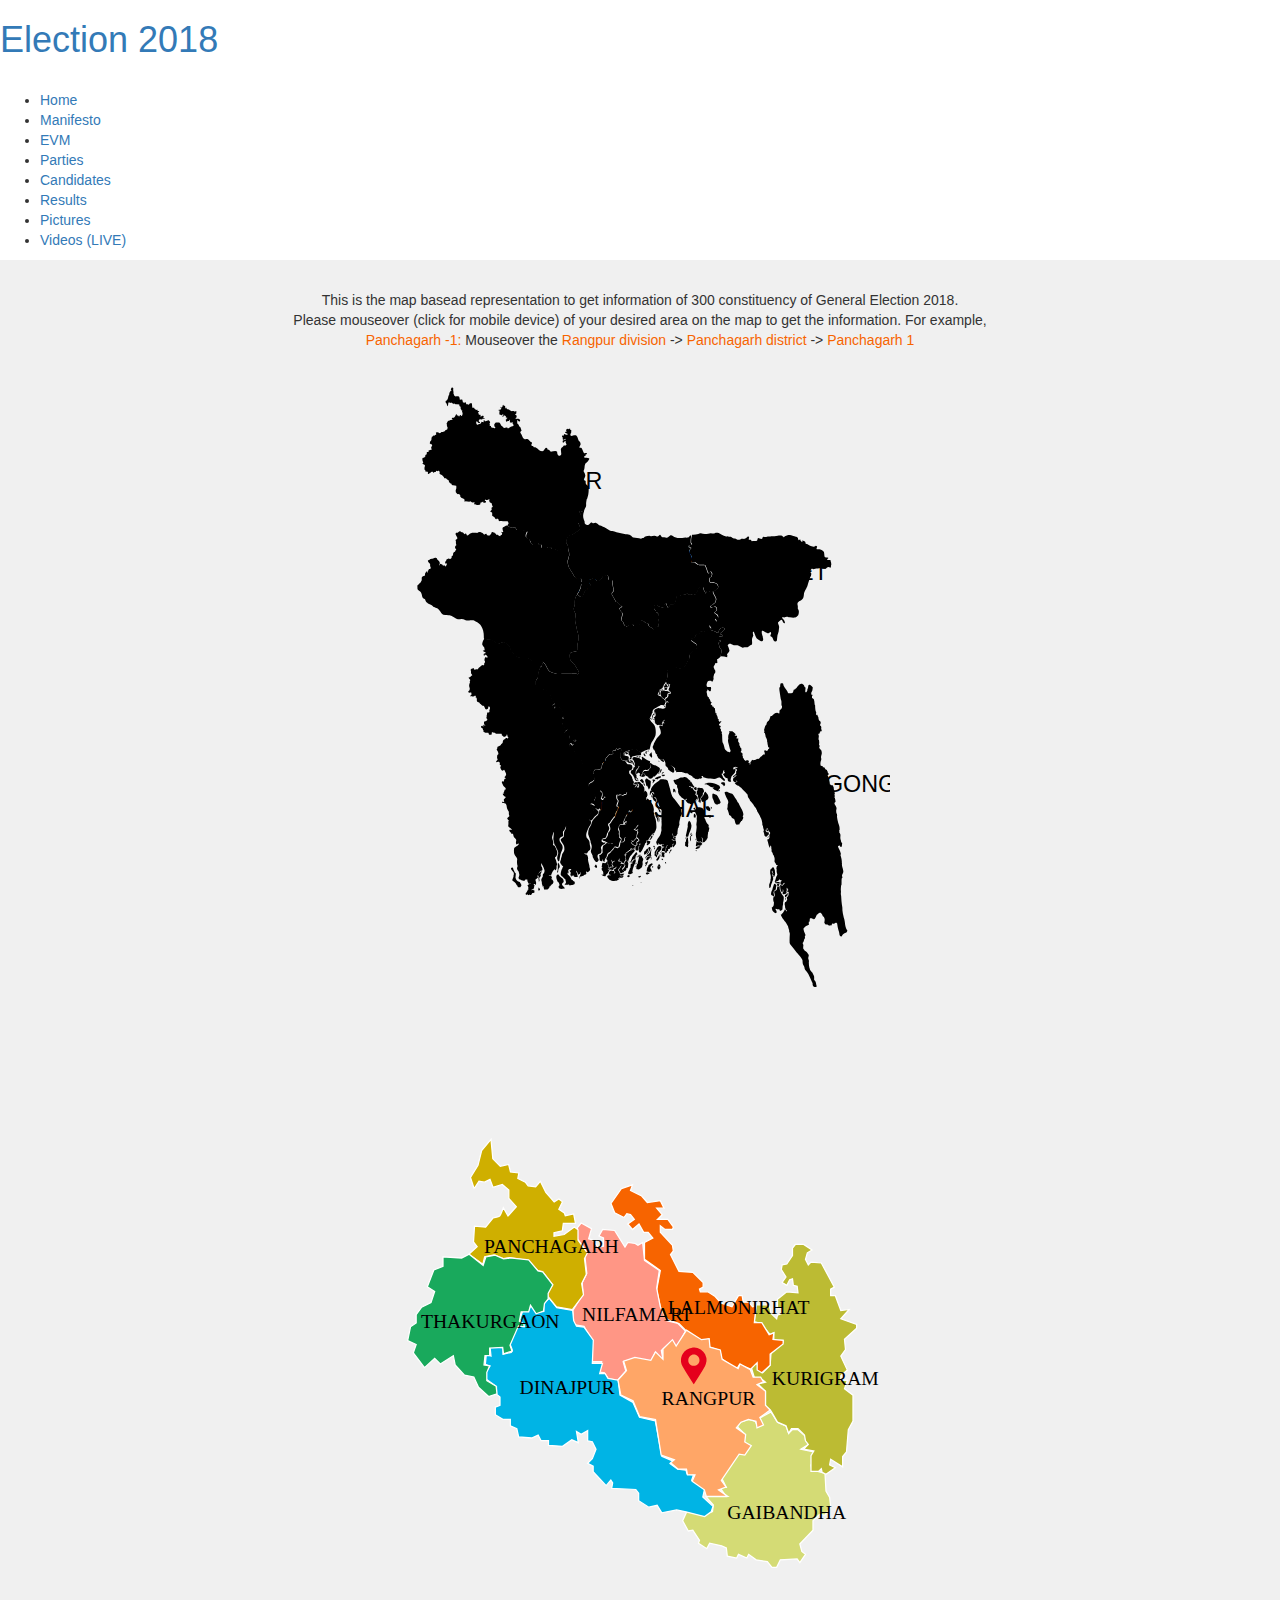
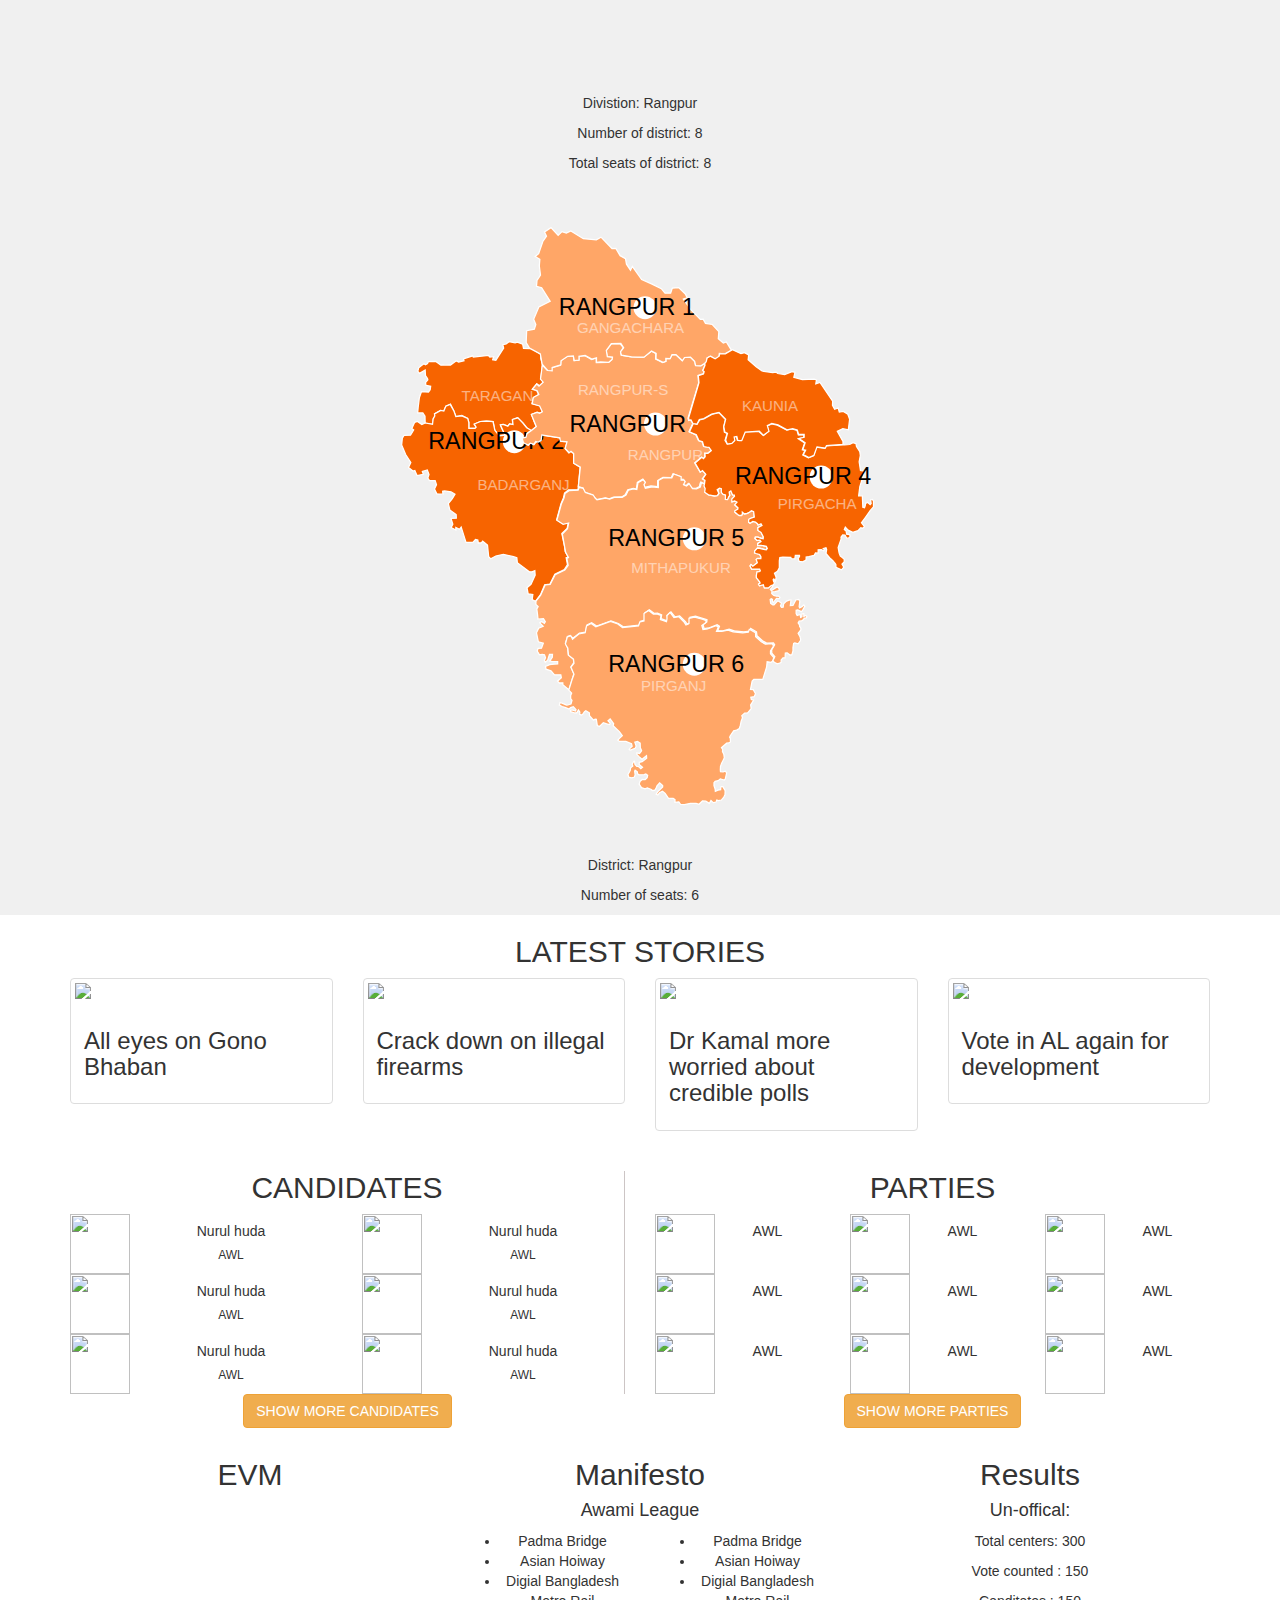
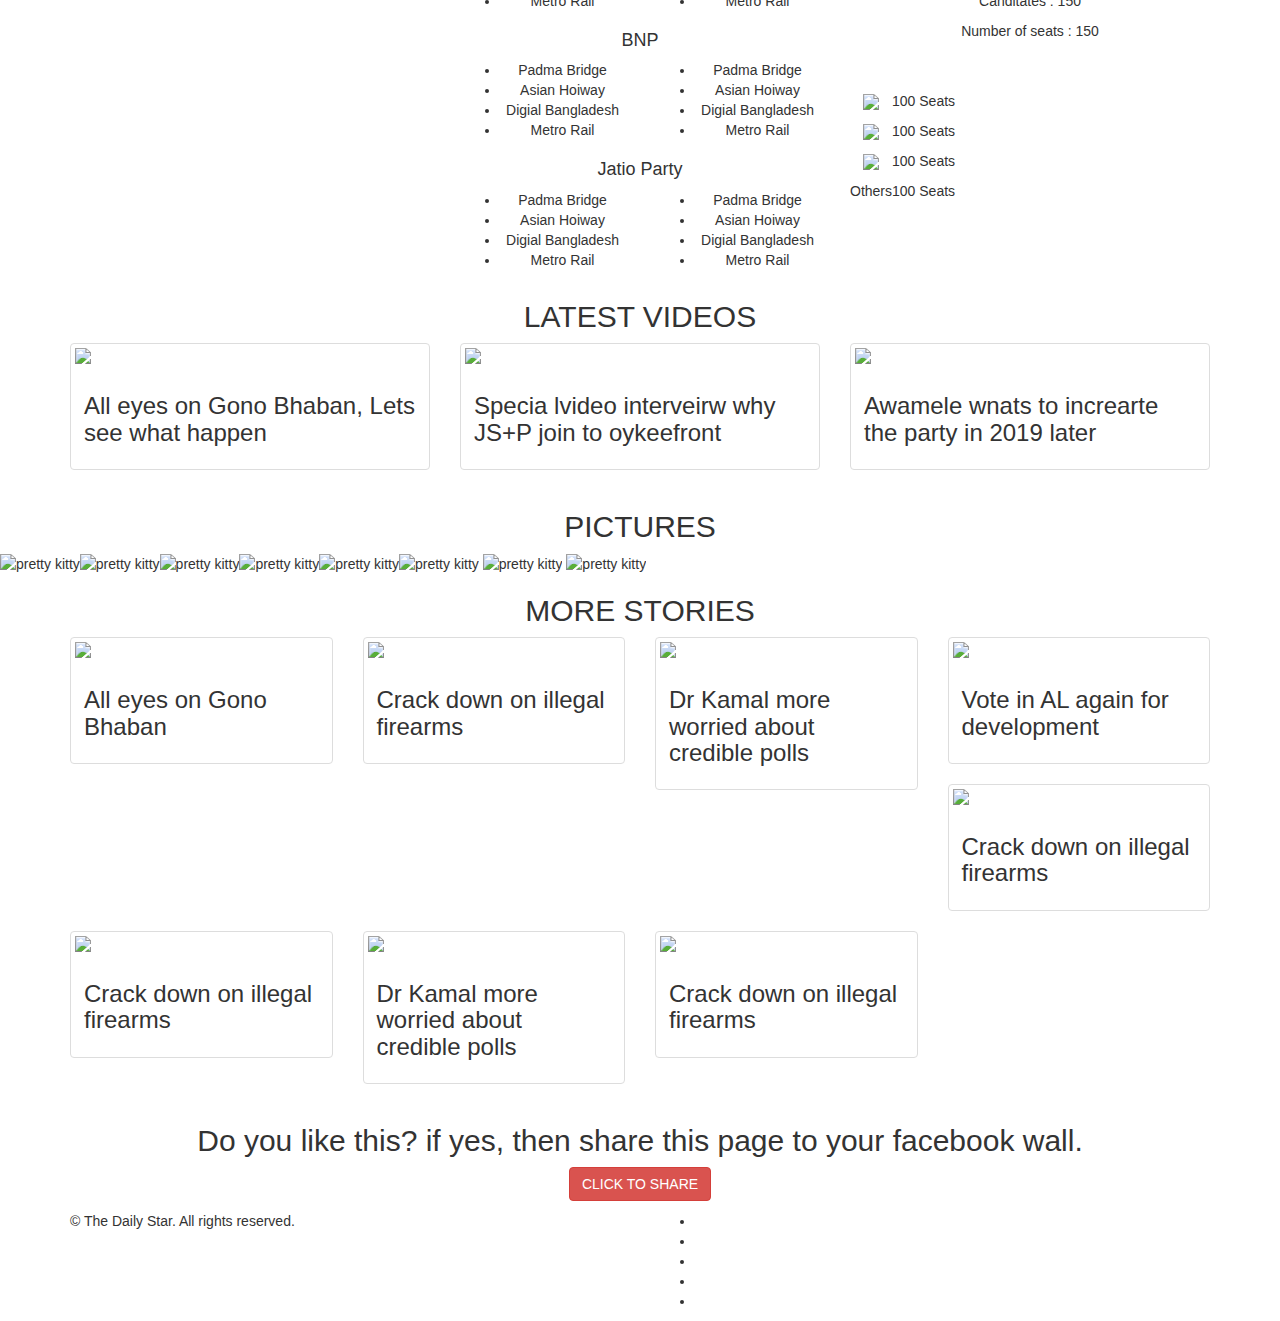
==== commit c97c48a8: "candidates and parties section updated" ====
--- a/index.html
+++ b/index.html
@@ -1417,21 +1417,112 @@
 					<div class="row gtr-200">
 						 
 						<article class="col-md-6 col-12-narrower">
-							<div class="box-highlight text-center "> 			 
+							<div class="box-highlight text-center "  style="border-right: 1px solid #ccc5c5"> 			 
 								<header class="section-title text-center">
 											<h2>CANDIDATES</h2>
 								</header>
 
-								<p>Duis neque nisi, dapibus sed mattis et quis, nibh. Sed et dapibus nisl amet mattis, sed a rutrum accumsan sed. Suspendisse eu.</p>
-							</div>
-						</article>
+										<div class="row p-15 op-content" >
+							
+							<div class="col-md-6 col-xs-12 b-right op-content">
+								<div class="photo"><img class="pull-left mb-10" src="images/p1.gif" width="60" height="60" alt=""></div>
+								<h5 class="politician-name">Nurul huda</h5>
+								<h6>AWL</h6>
+							</div>
+								<div class="col-md-6 col-xs-12  op-content">
+								<div class="photo"><img class="pull-left mb-10" src="images/p2.png" width="60" height="60" alt=""></div>
+								<h5 class="politician-name">Nurul huda</h5>
+								<h6>AWL</h6>
+							</div>
+						
+						</div>
+						<div class="row p-15 op-content">
+							
+								<div class="col-md-6 col-xs-12 b-right op-content">
+								<div class="photo"><img class="pull-left mb-10" src="images/p1.gif" width="60" height="60" alt=""></div>
+								<h5 class="politician-name">Nurul huda</h5>
+								<h6>AWL</h6>
+							</div>
+								<div class="col-md-6 col-xs-12 op-content">
+								<div class="photo"><img class="pull-left mb-10" src="images/p2.png" width="60" height="60" alt=""></div>
+								<h5 class="politician-name">Nurul huda</h5>
+								<h6>AWL</h6>
+							</div>
+							
+						</div>
+							<div class="row p-15 op-content">
+							<div class="col-md-6 col-xs-12 b-right op-content">
+								<div class="photo"><img class="pull-left mb-10" src="images/p1.gif" width="60" height="60" alt=""></div>
+								<h5 class="politician-name">Nurul huda</h5>
+								<h6>AWL</h6>
+							</div>
+								<div class="col-md-6 col-xs-12  op-content">
+								<div class="photo"><img class="pull-left mb-10" src="images/p2.png" width="60" height="60" alt=""></div>
+								<h5 class="politician-name">Nurul huda</h5>
+								<h6>AWL</h6>
+							</div>
+							
+						</div>
+							</div>
+								<p class="p-15 text-center"><a href="parties.html" class="button btn btn-warning ">SHOW MORE CANDIDATES</a></p>
+						</article>
+
+
+
 						<article class="col-md-6 col-12-narrower">
-							<div class="box-highlight text-center ">  
+							<div class="box-highlight text-center">  
 								<header class="section-title text-center">
 											<h2>PARTIES</h2>
 								</header>
-								<p>Duis neque nisi, dapibus sed mattis et quis, nibh. Sed et dapibus nisl amet mattis, sed a rutrum accumsan sed. Suspendisse eu.</p>
-							</div>
+								<div class="row p-15  b-bottom op-content">
+
+								<div class="col-md-4 col-xs-12 b-right op-content">
+								<div class="photo"><img class="pull-left mb-10" src="images/awl.png" width="60" height="60" alt=""></div>
+								<h5 class="parties-name text-center">AWL</h5>
+							</div>
+									<div class="col-md-4 col-xs-12 b-right op-content">
+								<div class="photo"><img class="pull-left mb-10" src="images/gp.png" width="60" height="60" alt=""></div>
+								<h5 class="parties-name text-center">AWL</h5>
+							</div>
+							<div class="col-md-4 col-xs-12 b-right op-content">
+								<div class="photo"><img class="pull-left mb-10" src="images/awl.png" width="60" height="60" alt=""></div>
+								<h5 class="parties-name text-center">AWL</h5>
+							</div>
+						</div>
+
+							<div class="row p-15 op-content b-bottom">
+							
+							<div class="col-md-4 col-xs-12 b-right op-content">
+								<div class="photo"><img class="pull-left mb-10" src="images/awl.png" width="60" height="60" alt=""></div>
+								<h5 class="parties-name text-center">AWL</h5>
+							</div>
+							<div class="col-md-4 col-xs-12 b-right op-content">
+								<div class="photo"><img class="pull-left mb-10" src="images/gp.png" width="60" height="60" alt=""></div>
+								<h5 class="parties-name text-center">AWL</h5>
+							</div>
+							<div class="col-md-4 col-xs-12 b-right op-content">
+								<div class="photo"><img class="pull-left mb-10" src="images/awl.png" width="60" height="60" alt=""></div>
+								<h5 class="parties-name text-center">AWL</h5>
+							</div>
+						</div>
+								<div class="row p-15 op-content">
+							
+							<div class="col-md-4 col-xs-12 b-right op-content">
+								<div class="photo"><img class="pull-left mb-10" src="images/awl.png" width="60" height="60" alt=""></div>
+								<h5 class="parties-name text-center">AWL</h5>
+							</div>
+							<div class="col-md-4 col-xs-12 b-right op-content">
+								<div class="photo"><img class="pull-left mb-10" src="images/gp.png" width="60" height="60" alt=""></div>
+								<h5 class="parties-name text-center">AWL</h5>
+							</div>
+							<div class="col-md-4 col-xs-12 b-right op-content">
+								<div class="photo"><img class="pull-left mb-10" src="images/awl.png" width="60" height="60" alt=""></div>
+								<h5 class="parties-name text-center">AWL</h5>
+							</div>
+						</div>
+							
+							</div>
+							<p class="p-15 text-center"><a href="parties.html" class="button btn btn-warning ">SHOW MORE PARTIES</a></p>
 						</article>
 					</div>
 				</div>
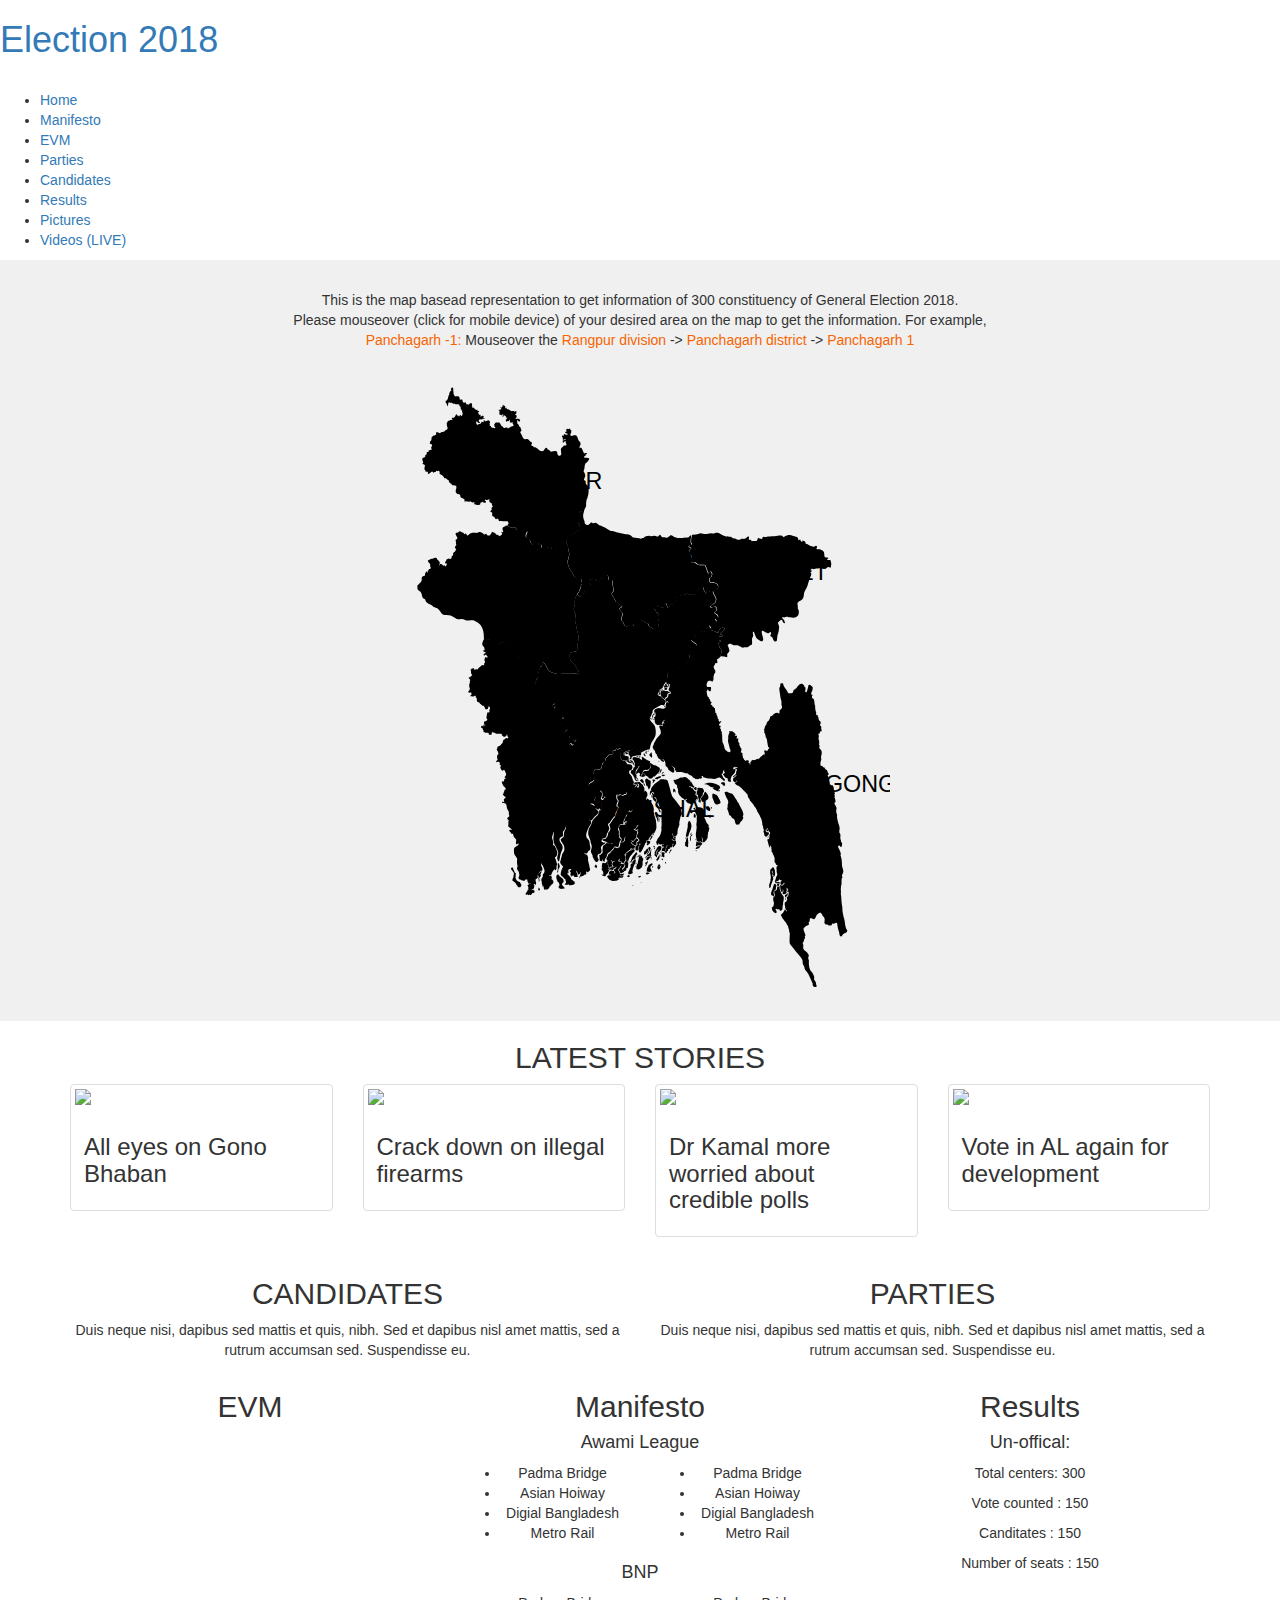
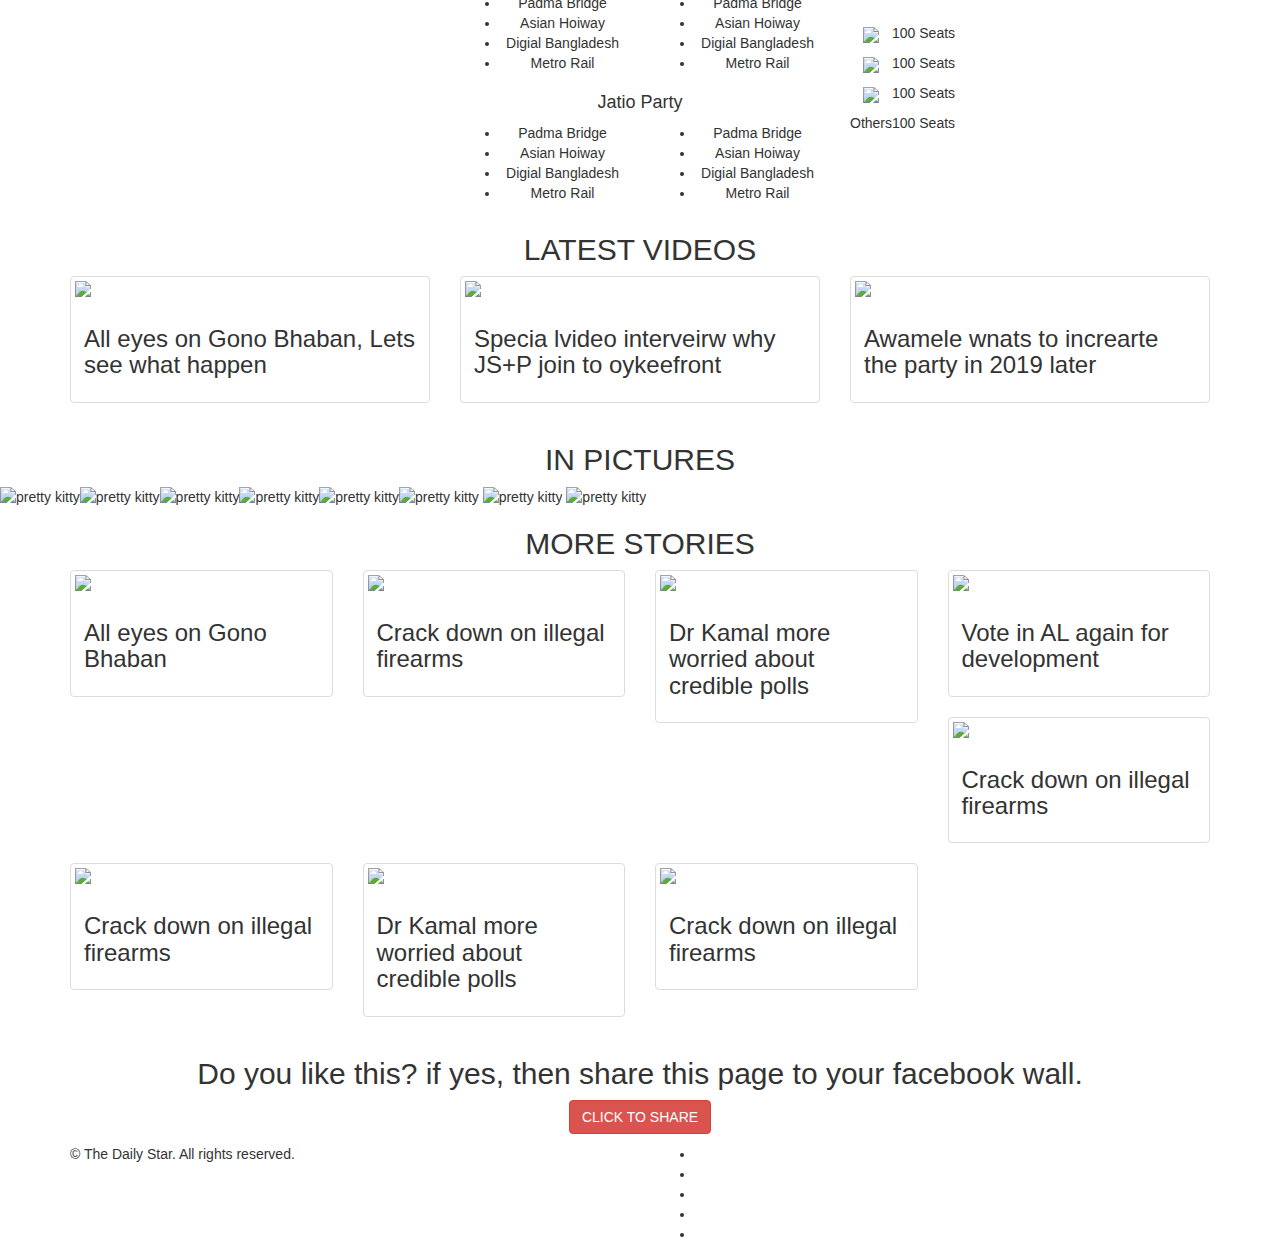
==== commit 18b7a28f: "map foler created with seperate svg" ====
--- a/index.html
+++ b/index.html
@@ -1,65 +1,65 @@
 <!DOCTYPE HTML>
 <html>
-	<head>
-		<title>Bangladesh General National Election 2018  - The Daily Star</title>
-		<meta charset="utf-8" />
-		<meta name="viewport" content="width=device-width, initial-scale=1, user-scalable=no" /> 
-
-		<link rel="stylesheet" href="//maxcdn.bootstrapcdn.com/bootstrap/3.3.7/css/bootstrap.min.css" integrity="sha384-BVYiiSIFeK1dGmJRAkycuHAHRg32OmUcww7on3RYdg4Va+PmSTsz/K68vbdEjh4u" crossorigin="anonymous">
-		<link rel="stylesheet" href="assets/css/style.css" /> 
-
-		<!-- Optional theme -->
-		<!-- <link rel="stylesheet" href="//maxcdn.bootstrapcdn.com/bootstrap/3.3.7/css/bootstrap-theme.min.css" integrity="sha384-rHyoN1iRsVXV4nD0JutlnGaslCJuC7uwjduW9SVrLvRYooPp2bWYgmgJQIXwl/Sp" crossorigin="anonymous"> -->
-
- 
-	</head>
-	<body class="is-preload">
-		<div id="page-wrapper">
-			<div id="header">
-				 <h1 id="site-name"><a href="index.html" id="logo">Election 2018</a></h1> 
-				 <a href="index.html" id="logo"> <img src="images/web-js-pools-logo.png" alt="" class="logo" style="max-width: 100%;" width="auto" height="90"></a>
-				<nav id="nav">
-					<ul>
-						<li class="current"><a href="index.html">Home</a></li>
-						<li><a href="manifesto.html">Manifesto</a></li>
-						<li><a href="evm.html">EVM</a></li>
-						<li><a href="parties.html">Parties</a></li>
-						<li><a href="candidates.html">Candidates</a></li> 
-						<li><a href="result.html">Results</a></li>
-						<li><a href="picture.html">Pictures</a></li>
-						<li><a href="video.html">Videos (LIVE)</a></li>
-					</ul>
-				</nav>
-			</div>
-
-
-			<section class="section map_section style1" style="background: #f0f0f0; margin: 0 auto;    padding-top: 30px;">
-
-				<header class="section-title text-center" style="margin: 0 auto;">
-					This is the map basead representation to get information of 300 constituency of General Election 2018. <br>
-					Please mouseover (click for mobile device) of your desired area on the map to get the information. For example, 
-					<br> 
-					<span style="color:#f76400;">Panchagarh -1:</span> Mouseover the <span style="color:#f76400;">Rangpur division </span> -> <span style="color:#f76400;">Panchagarh district</span> -> <span style="color:#f76400;">Panchagarh 1</span>
-
-				</header>
-
-				  <div class="container">
-					<div class="row">					
-
-						<article class="col-md-12 text-center">
-					
-						<div class="country_map text-center" style="max-width:500px; margin: 0 auto;">
-
-
-									<div class="country">
-		   
-
-										<svg id="country-svg" version="1.1" id="Layer_1" xmlns="http://www.w3.org/2000/svg" xmlns:xlink="http://www.w3.org/1999/xlink" x="0px" y="0px"
+<head>
+	<title>Bangladesh General National Election 2018  - The Daily Star</title>
+	<meta charset="utf-8" />
+	<meta name="viewport" content="width=device-width, initial-scale=1, user-scalable=no" />
+
+	<link rel="stylesheet" href="//maxcdn.bootstrapcdn.com/bootstrap/3.3.7/css/bootstrap.min.css" integrity="sha384-BVYiiSIFeK1dGmJRAkycuHAHRg32OmUcww7on3RYdg4Va+PmSTsz/K68vbdEjh4u" crossorigin="anonymous">
+	<link rel="stylesheet" href="assets/css/style.css" />
+
+	<!-- Optional theme -->
+	<!-- <link rel="stylesheet" href="//maxcdn.bootstrapcdn.com/bootstrap/3.3.7/css/bootstrap-theme.min.css" integrity="sha384-rHyoN1iRsVXV4nD0JutlnGaslCJuC7uwjduW9SVrLvRYooPp2bWYgmgJQIXwl/Sp" crossorigin="anonymous"> -->
+
+
+</head>
+<body class="is-preload">
+<div id="page-wrapper">
+	<div id="header">
+		<h1 id="site-name"><a href="index.html" id="logo">Election 2018</a></h1>
+		<a href="index.html" id="logo"> <img src="images/web-js-pools-logo.png" alt="" class="logo" style="max-width: 100%;" width="auto" height="90"></a>
+		<nav id="nav">
+			<ul>
+				<li class="current"><a href="index.html">Home</a></li>
+				<li><a href="manifesto.html">Manifesto</a></li>
+				<li><a href="evm.html">EVM</a></li>
+				<li><a href="parties.html">Parties</a></li>
+				<li><a href="candidates.html">Candidates</a></li>
+				<li><a href="result.html">Results</a></li>
+				<li><a href="picture.html">Pictures</a></li>
+				<li><a href="video.html">Videos (LIVE)</a></li>
+			</ul>
+		</nav>
+	</div>
+
+
+	<section class="section map_section style1" style="background: #f0f0f0; margin: 0 auto;    padding-top: 30px;">
+
+		<header class="section-title text-center" style="margin: 0 auto;">
+			This is the map basead representation to get information of 300 constituency of General Election 2018. <br>
+			Please mouseover (click for mobile device) of your desired area on the map to get the information. For example,
+			<br>
+			<span style="color:#f76400;">Panchagarh -1:</span> Mouseover the <span style="color:#f76400;">Rangpur division </span> -> <span style="color:#f76400;">Panchagarh district</span> -> <span style="color:#f76400;">Panchagarh 1</span>
+
+		</header>
+
+		<div class="container">
+			<div class="row">
+
+				<article class="col-md-12 text-center">
+
+					<div class="country_map text-center" style="max-width:500px; margin: 0 auto;">
+
+
+						<div class="country">
+
+
+							<svg id="country-svg" version="1.1" id="Layer_1" xmlns="http://www.w3.org/2000/svg" xmlns:xlink="http://www.w3.org/1999/xlink" x="0px" y="0px"
 											 viewBox="0 0 300 400" style="enable-background:new 0 0 300 400;" xml:space="preserve">
 										<style type="text/css">
 
 										</style>
-										<g>
+										<g class="division" id="rangpur">
 											<g>
 												<g>
 													<path class="st0" d="M26.9,50.9l0.5,0.1l0.4-0.4l-0.3-0.9c1-0.6,1.4-0.2,2.3,0.2c0.4-0.1,0.9-0.4,1.1-0.7
@@ -402,7 +402,7 @@
 													c-0.5,0.1-1,0.6-1.5,0.8c-0.5,0.2-1.2,0.3-1.7,0.5l-0.1,0.2l0,0l0,0l-0.6-0.2h-0.2c-0.1,0.2-0.2,0.3-0.3,0.5v0.1l1,2
 													c0.4,0.1,0.8,0.5,1.1,0.8c0.1,0.3,0.2,0.5,0,0.9l0.2,0.5c0.5,1.1,0.5,1,0.5,2.1c0,0-0.1,0.1-0.1,0.2c0.2,0.7,0.4,1.6,0.9,2.2
 													c0.3,0.3,0.6,0.6,0.9,0.9c0.2,0.2,0.4,0.6,0.6,0.7c0.3,0.2,0.6,0.4,0.9,0.6c0.3,0.2,0.6,0.6,1,0.7L177.5,269.6z"/>
-												<polygon class="st4" points="185.5,298.9 185.2,299.1 184.9,299 184.9,299 184.9,299 184.8,299.2 184.9,299.3 185.3,299.3 
+												<polygon class="st4" points="185.5,298.9 185.2,299.1 184.9,299 184.9,299 184.9,299 184.8,299.2 184.9,299.3 185.3,299.3
 													185.6,299 185.6,299 		"/>
 												<path class="st4" d="M183.3,280.6L183.3,280.6l0.2-1.1l-0.3-0.8c-0.2-0.1-0.4-0.3-0.4-0.4h-0.2l-0.2,0.1l0,0l0,0
 													c-0.2,0.3-0.2,1.8,0,2.2C182.7,280.5,183,280.5,183.3,280.6L183.3,280.6z"/>
@@ -579,7 +579,7 @@
 											</g>
 										</g>
 										<text transform="matrix(1 0 0 1 124.4611 188.4307)" class="st2 st3">DHAKA</text>
-										<g>
+										<g class="division" id="rajshahi">
 											<g>
 												<g>
 													<path class="st7" d="M114.8,138.2c0.1,0.4-0.2,3.5-0.4,4.2c-0.2,0.7-2.1,4.4-2.8,5.5c-0.6,1.1-0.7,2.8-0.7,3.3s0.2,1.9-0.4,3.1
@@ -660,7 +660,7 @@
 											<text transform="matrix(1 0 0 1 136.2218 127.4307)" class="st1 st2 st3">MAIMAN</text>
 											<text transform="matrix(1 0 0 1 140.9218 141.4307)" class="st1 st2 st3">SINGH</text>
 										</g>
-										<g id="sylhet">
+										<g class="division" id="sylhet">
 											<g>
 												<g>
 													<path class="st7" d="M181.2,110.9c0.2,0,0.5,0,0.7,0c1-0.2,2.1-0.3,3.1-0.5c0.5-0.1,1-0.5,1.5-0.4c0.8,0.1,1.6,0.4,2.4,0.4
@@ -943,7 +943,7 @@
 													l0.1-0.6l-1.1-0.6l0,0l0,0v-0.1c0.2-0.1,0.6,0.1,0.7,0.2c0.1,0,0.2,0,0.3-0.1c0.8-0.4,0.5-1,1.1-1.5c0,0,0-0.1,0-0.2
 													c-0.1-0.7,0.2-2.7,0.3-3.2l0.3-0.3c0.1-0.3,0.1-0.7,0.2-0.9c0.1-0.4,0.4-0.8,0.4-1.2c0-0.1-0.1-0.2-0.1-0.3l0,0l0,0
 													c0-1.2,0.1-1.4,0.4-2.6c0.2-0.8,0.1-1.5,0.6-2.2L174.8,279.3L174.8,279.3z"/>
-												<polygon class="st9" points="141.8,283.2 141.6,283.3 140.9,284 140.9,284.2 141.1,284.4 141.4,284.4 141.4,284.4 141.4,284.4 
+												<polygon class="st9" points="141.8,283.2 141.6,283.3 140.9,284 140.9,284.2 141.1,284.4 141.4,284.4 141.4,284.4 141.4,284.4
 													141.7,283.9 141.8,283.9 141.9,283.8 141.9,283.8 141.9,283.8 		"/>
 												<path class="st9" d="M143,308c0-0.4-0.5-1.1-0.7-1.3c-0.4-0.1-0.8,0-1.1,0.2c-0.2,0.1-0.3,0.4-0.5,0.7c-0.1,0.2-0.2,0.5-0.1,0.8
 													l0.4,0.3l0.2,0.4c-0.1,0.6-0.5,1.3-0.8,1.9c-0.2,0.3-0.6,0.3-0.8,0.6v0.2c0,0.1,1.1,0.7,1.4,0.9l0,0l0,0l0.2-0.1l0.7-1.1l-0.2-0.2
@@ -957,7 +957,7 @@
 													s0-0.2,0-0.3c0-0.3-0.1-0.7-0.1-1c0-0.1,0-0.1,0.1-0.2c0.2-0.5,0.3-1,0.4-1.5l0,0l0,0C151.9,305.2,151.5,304.7,151.3,304.3z"/>
 												<path class="st9" d="M143.6,315.4l-0.1-0.4l-0.1-0.1l0,0l0,0c-0.2,0.2-0.6,0.4-0.9,0.5c-0.1,0-0.1,0-0.2,0l0,0l0,0l-0.1,0.2
 													c0.1,0.4,0.7,0.7,1,0.7l0.5-0.2l0,0l0,0l0.1-0.2l-0.1-0.3l0.1-0.2l0.1-0.1l0.1-0.1l-0.1-0.1L143.6,315.4z"/>
-												<polygon class="st9" points="148.9,303.2 149.8,303.4 150.3,303.3 150.5,303.3 150.6,303.2 150.3,302.8 148.8,303 148.8,303 
+												<polygon class="st9" points="148.9,303.2 149.8,303.4 150.3,303.3 150.5,303.3 150.6,303.2 150.3,302.8 148.8,303 148.8,303
 													148.8,303 		"/>
 												<path class="st9" d="M131.6,312.4v-0.2l0,0c-0.2-0.1-0.8-0.4-0.9-0.7c0.1-0.8,0.5-1.1,0.5-1.7c0,0,0-0.1,0-0.2s0-0.1,0-0.2
 													s0-0.3-0.1-0.4c-0.2-0.2-0.5-0.4-0.7-0.5c-0.1,0-0.1-0.1-0.1-0.3c-0.1-0.4-0.1-1-0.1-1.2l0,0l0,0H130c-0.2,0.3-0.6,0.8-0.9,0.9
@@ -969,7 +969,7 @@
 												<path class="st9" d="M156.2,310.6c0.1-0.6,0.8-1.4,1.3-1.7l0.1-0.2l-0.2-0.6l0,0l0,0l-0.3-0.2c-0.5,0.2-0.8,0.3-1,0.5
 													c-0.1,0.1-0.2,0.2-0.4,0.3c-0.2,0.1-0.4,0.3-0.6,0.4c-0.2,0.1,0.1,0.9-0.6,1.3c-0.3,0.7-0.4,1.7-0.5,2.4l0.1,0.1l0,0l0,0l1.5,0.3
 													l0.1-0.2l0.4,0.1l0.2-0.1C157.3,310.9,156.4,311.8,156.2,310.6z"/>
-												<polygon class="st9" points="158.9,297.8 158.9,297.7 158.8,297.6 158.3,297.5 158,297.7 157.9,297.7 158,297.9 158.3,298.4 
+												<polygon class="st9" points="158.9,297.8 158.9,297.7 158.8,297.6 158.3,297.5 158,297.7 157.9,297.7 158,297.9 158.3,298.4
 													158.3,298.4 158.3,298.4 158.6,298.3 		"/>
 												<path class="st9" d="M155.7,313.6c-0.1,0-0.2,0-0.3,0s-0.1,0-0.2,0c-0.1,0-0.3-0.1-0.4-0.1c-0.1,0-0.2-0.1-0.2-0.1
 													c-0.1,0-0.2,0-0.3,0.1c-0.1,0-0.3,0.1-0.4,0.1c-0.1,0-0.2,0.1-0.3,0.1l-0.1,0.3l0.3,0.6l0,0l0,0c0.4,0.2,1.7-0.3,1.9-0.7V313.6
@@ -1001,933 +1001,520 @@
 
 
 
-									</div> <!-- country -->
-						</div><!-- country_map -->
-						</article>
-
-						<article class="col-md-12">
-							<div class="division_map text-center" style="max-width:500px; margin: 0 auto;">
-
-
- 
-							<div class="district">
-
-
-							<!-- Generator: Adobe Illustrator 22.1.0, SVG Export Plug-In . SVG Version: 6.00 Build 0)  -->
-							<svg version="1.1" id="Layer_1" xmlns="http://www.w3.org/2000/svg" xmlns:xlink="http://www.w3.org/1999/xlink" x="0px" y="0px"
-								 viewBox="0 0 300 400" style="enable-background:new 0 0 300 400;" xml:space="preserve">
-							<style type="text/css">
-								.district .st0{fill:#D4DB75;stroke:#FFFFFF;stroke-width:0.75;stroke-miterlimit:10;}
-								.district .st1{font-family:'MyriadPro-BoldCond';}
-								.district .st2{font-size:11.7922px;}
-								.district .st3{fill:#BCBB33;stroke:#FFFFFF;stroke-width:0.75;stroke-miterlimit:10;}
-								.district .st4{fill:#F76400;stroke:#FFFFFF;stroke-width:0.75;stroke-miterlimit:10;}
-								.district .st5{fill:#FF9685;stroke:#FFFFFF;stroke-width:0.75;stroke-miterlimit:10;}
-								.district .st6{fill:#00B4E5;stroke:#FFFFFF;stroke-width:0.75;stroke-miterlimit:10;}
-								.district .st7{fill:#CFAF00;stroke:#FFFFFF;stroke-width:0.75;stroke-miterlimit:10;}
-								.district .st8{fill:#19A95C;stroke:#FFFFFF;stroke-width:0.75;stroke-miterlimit:10;}
-								.district .st9{fill:#FFA667;stroke:#FFFFFF;stroke-width:0.75;stroke-miterlimit:10;}
-								.district .st10{fill:#E5001C;}
-							</style>
-							<g id="div-gaibandha">
-								<polygon class="st0" points="178.4,293.7 175.6,299.9 179,306 181.7,305.5 185.7,311.6 185.1,313.3 190.1,316.6 191.8,313.3 
-									199,314.9 201.8,316.1 202.4,321.1 208,322.2 209.1,320 214.1,322.2 215.2,320 219.7,323.3 226.4,324.4 229.2,327.8 232,327.8 
-									234.2,323.3 244.3,322.8 245.9,325 249.3,320 247.1,318.3 245.9,313.8 253.8,305.5 253.8,299.9 257.7,296 261,296.5 264.4,291.5 
-									263.8,285.9 261.6,282 261,271.4 253.2,269.2 252.6,266.4 253.8,265.3 254.3,258.6 246.5,256.9 251,254.1 249.3,251.3 249.3,249.1 
-									244.8,245.2 241.5,245.2 239.2,247.4 237.6,242.9 232.5,240.7 228.6,234.6 221.4,238.5 223.6,242.4 220.8,243.5 219.1,240.1 
-									215.2,239 210.2,240.7 208.5,243.5 213,247.9 212.4,253 215.8,254.6 212.4,259.7 208.5,259.7 199,274.2 201.8,279.8 197.9,279.8 
-									201.8,285.4 189.6,285.4 194,290.4 193.5,294.3 188.4,296.5 	"/>
-								<text transform="matrix(1 0 0 1 202.3417 298.9814)" class="st1 st2">GAIBANDHA</text>
-							</g>
-							<g id="div-kurigram">
-								<polygon class="st3" points="218.6,180.4 219.7,170.3 227.5,170.3 228.6,175.4 232,178.7 232.5,176.5 235.3,175.4 235.3,172.6 
-									232.5,172 232.5,167 238.1,162.5 244.8,163.1 244.3,159.2 242,158.6 241.5,154.7 239.8,155.3 238.1,158.6 235.3,156.9 237.6,153.6 
-									234.8,149.1 235.3,146.3 238.1,145.8 241.5,140.8 241.5,136.3 243.2,134.1 248.2,134.1 253.2,137.4 250.4,139.1 249.3,143 
-									251,146.3 252.6,144.7 258.8,145.2 266.6,159.7 264.4,160.9 264.4,164.8 267.2,164.8 270.5,173.7 275.5,173.1 270.5,178.7 
-									280,182.1 280,184.3 272.7,191 273.3,197.1 270.5,201.1 274.4,209.4 270.5,212.8 270.5,215.6 274.4,215.6 272.7,220.6 277.8,224.5 
-									277.8,240.1 275,245.2 273.9,258.6 271.6,261.3 271.6,267.5 264.4,263 263.8,266.4 267.2,268 261.6,272 259.3,270.8 258.8,268.6 
-									257.1,270.3 252.6,270.3 252.6,260.8 254.3,258 248.2,256.9 251,254.1 249.3,251.9 248.7,248.5 244.8,244.6 240.9,244.6 
-									239.2,247.4 237.6,242.9 232.5,240.7 228.6,234 225.3,230.6 225.3,222.3 220.8,217.8 225.3,216.7 222.5,214.5 218.6,213.9 
-									216.9,208.3 219.7,205 223.6,211.1 228.1,206.6 228.6,199.4 235.9,192.7 235.9,191.6 230.3,191.6 230.3,187.1 228.1,188.2 
-									222.5,181.5 	"/>
-								<text transform="matrix(1 0 0 1 229.1259 218.5381)" class="st1 st2">KURIGRAM</text>
-							</g>
-							<g id="div-lalmonirhat">
-								<polygon class="st4" points="152.7,132.9 157.7,130.2 154.9,126.8 152.2,126.8 149.4,121.8 145.5,125.1 142.7,121.8 146.6,119 
-									144.3,116.2 142.1,115.6 140.4,117.9 134.8,115.1 132.6,109.5 138.8,100.6 145.5,98.3 144.3,101.7 151,105 154.4,108.9 
-									162.2,107.8 164.4,112.3 160,112.3 163.3,116.2 160.5,119 166.7,119 170,123.5 169.5,125.1 165,125.1 162.2,122.9 162.2,126.8 
-									169.5,134.6 170,138 168.3,140.2 173.4,150.3 181.7,150.8 187.9,156.9 187.9,159.7 185.7,160.9 186.2,162.5 190.7,162.5 
-									195.1,165.3 198.5,169.2 205.2,171.5 209.1,164.8 211.3,164.8 211.9,168.7 215.2,168.7 217.5,171.5 219.7,170.9 218.6,181 
-									223.1,181 227.5,188.2 230.3,187.1 229.8,191 235.9,191.6 235.9,193.8 228.1,199.9 228.1,206.6 223.1,211.1 220.3,209.4 220.3,205 
-									216.4,208.9 209.7,206.1 208,208.9 199,202.7 197.9,197.7 191.2,195.5 191.2,191 186.8,191.6 177.8,186 173.4,181.5 166.7,179.3 
-									162.8,174.3 160,161.4 162.2,149.7 152.7,143 	"/>
-								<text transform="matrix(1 0 0 1 166.6386 175.6299)" class="st1 st2">LALMONIRHAT</text>
-							</g>
-							<g id="div-nilfamari">
-								<polygon class="st5" points="118.1,138.5 112.5,130.7 112.5,124 114.7,121.2 120.9,124.6 119.2,130.7 121.4,131.3 124.8,135.7 
-									128.1,135.2 128.1,130.2 125.4,129 127.6,125.1 134.8,125.7 141,135.7 142.7,132.9 147.1,133.5 148.8,134.6 151.6,132.9 
-									152.7,143.6 161.6,149.7 160,160.3 162.2,171.5 166.1,179.8 172.8,181.5 177.3,186 171.7,196.6 168.9,192.1 162.8,197.7 
-									163.9,203.8 158.9,199.4 156.6,204.4 146.6,202.7 139.9,204.4 141.5,210 136.5,215.6 130.9,214.5 128.7,211.1 124.8,210.5 
-									127,204.4 121.4,204.4 120.9,191 116.4,183.2 110.3,182.1 109.7,173.7 115.9,163.6 115.3,156.9 118.1,151.4 117,141.9 	"/>
-								<text transform="matrix(1 0 0 1 115.2157 179.7842)" class="st1 st2">NILFAMARI</text>
-							</g>
-							<g id="div-dinajpur">
-								<path class="st6" d="M63.9,223.9v-4.5l-6.1-4.5v-4.5l2.2-3.3l-2.8-1.1l0.6-6.1l2.8,1.1l-0.6-5.6l7.8,0.6v3.9l5-1.1
-									c0,0,0.6-0.6,0.6-1.1c0-0.6-1.7-4.5-1.7-4.5l5-10h3.9l-2.8-3.9l1.7-5h3.3l2.2-4.5l2.8,5l4.5-0.6v-5l3.3-2.8l4.5,5.6l9.5,1.7
-									l0.6,6.1l1.7,3.3l4.5,0.6l5.6,7.8l-0.6,14h6.1l-1.7,6.1h3.3l1.7,2.8l6.1,1.1l1.1,8.9l7.8,4.5l3.9,8.9l9.5,2.2l3.9,21.2l7.8,3.3
-									l-2.8,1.1l4.5,3.3l5,0.6l0.6,2.2l3.9,0.6l-1.1,3.3l7.8,5l-1.1,5l6.1,5.6l-1.1,3.3l-3.9,2.8l-11.2-2.8l-5.6-1.1l-8.9,1.7l-2.8-4.5
-									l-5,1.1l-6.1-3.9v-4.5l-1.7-2.2l-14.5-0.6l0.6-3.3l-1.1-1.7l-2.8,3.3l-7.8-8.4v-3.3l-3.3-1.7l2.8-2.8l2.2-5.6l-2.2-4.5l-2.8-0.6
-									v-6.1l-3.9,2.2l-2.8-1.7l1.1,6.7l-3.9-1.7l-5.6,3.9l-8.4-0.6v-2.8h-4.5l-1.7-3.3l-3.9,1.7l-7.8-0.6l-1.1-5l-3.9-1.7V239h-4.5
-									l-4.5-2.8v-4.5l2.8-1.1v-5L63.9,223.9z"/>
-								<text transform="matrix(1 0 0 1 77.7245 223.8516)" class="st1 st2">DINAJPUR</text>
-							</g>
-							<g id="div-panchagarh">
-								<path class="st7" d="M50.5,100.6l-2.2-6.7l4.5-7.3l2.2-8.9l5.6-6.7l1.1,11.7l4.5,4.5l5-1.1l1.1,4.5l5,0.6l-0.6,3.3l4.5,2.2l1.7,2.2
-									l4.5,0.6l2.8-3.3l3.3,6.7l5,5.6l2.8-1.7l2.2,1.7l-2.2,4.5l3.3,2.2l0.6,1.7l5-1.1l1.1,5.6h-7.3l-0.6,4.5l-5,1.1v2.2l6.1-1.1l6.1-4.5
-									l2.2,1.7v6.1l5.6,7.8l-1.7,3.3l1.1,9.5l-2.8,5.6l1.1,6.7l-6.7,8.9l-9.5-1.7l-5-6.1l-0.6-2.2l3.3-5l-6.1-7.8l-2.8-0.6l-5.6-6.1
-									l-11.2-1.7l-3.9,0.6l-5.6-2.2l-5.6,1.1l-1.1,4.5l-8.4-6.1l5-4.5l-2.2-2.8l0.6-9.5l6.7,0.6l4.5-5.6c0,0,3.3-0.6,3.9-1.1
-									c0.6-0.6,2.2-5,2.2-5l2.8,5l5-5.6l-4.5-5v-5l-3.9-3.3l-5.6,1.7L60,95l-3.3,1.7l-3.3-0.6L50.5,100.6"/>
-								<text transform="matrix(1 0 0 1 56.413 139.3301)" class="st1 st2">PANCHAGARH</text>
-							</g>
-							<g id="div-thakurgaon">
-								<polygon class="st8" points="47.5,139.9 55.9,146.6 57.5,141.6 63.1,140.5 68.1,142.7 72,142.2 83.2,143.3 88.8,150 91.6,150.5 
-									97.7,158.3 94.9,163.4 94.9,166.7 92.7,169.5 92.1,174 87.7,175.7 84.3,170.6 83.2,174.5 78.7,174.5 77.6,180.1 80.4,181.8 
-									80.4,183.5 77.1,182.9 72,194.6 73.2,198 68.1,199.7 67.6,195.8 59.8,196.3 59.8,200.8 57,200.8 56.4,206.4 59.8,206.9 58.1,210.8 
-									58.1,215.8 63.7,219.2 64.2,223.7 59.2,225.3 53.1,219.8 50.3,213.6 44.7,212.5 39.1,206.4 38,200.8 30.2,205.8 26.8,202.4 
-									20.7,208 14,199.1 15.7,194.1 10.6,191.8 12.3,183.5 15.7,181.2 15.7,176.2 19,171.7 24.6,169 26.8,162.3 22.4,159.5 26.3,149.4 
-									31.8,147.2 31.8,141.6 43,142.2 	"/>
-								<text transform="matrix(1 0 0 1 18.5644 184.1182)" class="st1 st2">THAKURGAON</text>
-							</g>
-							<g id="div-rangpur">
-								<polygon class="st9" points="136.8,215.4 141.9,209.8 140.2,204.1 146.9,201.9 156.5,203.6 159.3,198.5 163.8,203 163.8,196.8 
-									169.5,191.2 171.7,195.1 177.9,185.5 186.9,191.2 191.5,190.6 192,195.7 198.2,197.4 199.3,203 208.9,208.6 210,205.8 216.2,209.2 
-									217.9,213.7 222.4,213.7 224.1,216.5 220.2,218.2 225.3,222.1 225.3,230.6 228.1,233.4 221.9,237.9 224.1,242.4 220.2,244.1 
-									219.6,240.2 215.1,239.1 210.6,240.7 207.8,244.1 213.4,248.1 212.9,252.6 216.8,254.8 212.9,260.5 209.5,259.9 198.8,275.7 
-									201.6,279.6 197.1,281.3 202.7,285.3 189.8,285.3 188.6,281.3 181.3,276.2 183,272.3 178.5,272.3 177.9,268.9 172.9,268.9 
-									168.4,265 170.6,263.3 162.7,260.5 159.3,239.1 149.8,237.4 145.8,227.8 138.5,224.4 	"/>
-								<text transform="matrix(1 0 0 1 162.9697 230.3535)" class="st1 st2">RANGPUR</text>
-								<g>
-									<path class="st10" d="M174.6,203.8c0-0.2,0-0.4,0-0.6c0,0,0-0.1,0-0.1c0.1-1.2,0.4-2.3,1-3.3c1.3-2.2,3.2-3.5,5.7-3.8
-										c0.2,0,0.5-0.1,0.7-0.1c0.2,0,0.4,0,0.6,0c0,0,0.1,0,0.1,0c0.6,0,1.2,0.1,1.8,0.3c2.9,1,4.6,2.9,5.3,5.8c0.1,0.3,0.1,0.6,0.1,0.9
-										c0,0.4,0,0.8,0,1.2c0,0.1,0,0.3-0.1,0.4c-0.1,0.9-0.4,1.8-0.8,2.6c-0.5,0.8-0.9,1.6-1.4,2.4c-1.7,2.8-3.5,5.5-5.2,8.3
-										c0,0,0,0.1-0.1,0.1c0,0,0,0-0.1,0c0,0,0-0.1-0.1-0.1c-0.8-1.2-1.5-2.4-2.3-3.6c-1.5-2.3-2.9-4.6-4.3-7c-0.5-0.8-0.7-1.7-0.9-2.7
-										C174.7,204.3,174.6,204,174.6,203.8z M182.3,206.9c1.8,0,3.4-1.5,3.4-3.4c0-1.9-1.5-3.4-3.4-3.4c-1.8,0-3.3,1.5-3.3,3.4
-										C178.9,205.4,180.4,206.9,182.3,206.9z"/>
-								</g>
-							</g>
-							</svg>
-
-
-
-							</div><!-- //end .division -->
-
-							<div class="extra_info text-center">
-								<p>Divistion: Rangpur </p>
-								<p>Number of district: 8</p>
-								<p>Total seats of district: 8</p>
-							</div><!-- extra infor -->
-
-							</div><!-- division_map -->
-						</article>
-						<article class="col-md-12">
-							<div class="district_map text-center" style="max-width:500px; margin: 0 auto;">
-						
-
-							<div class="seat">
-
-
-															   
-							<svg version="1.1" id="Layer_1" xmlns="http://www.w3.org/2000/svg" xmlns:xlink="http://www.w3.org/1999/xlink" x="0px" y="0px"
-								 viewBox="0 0 300 400" style="enable-background:new 0 0 300 400;" xml:space="preserve">
-							<style type="text/css">
-							.seat .st0{fill:#F76400;stroke:#FFFFFF;stroke-width:0.75;stroke-miterlimit:10;}
-							.seat .st1{opacity:0.5;}
-							.seat .st2{fill:#FFFFFF;}
-							.seat .st4{font-size:9.0441px;}
-							.seat .st5{fill:#18BBC5;} 
-							.seat .st7{fill:#FFA667;stroke:#FFFFFF;stroke-width:0.75;stroke-miterlimit:10;}
-							</style>
-							<g id="rangpur-2">
-								<g id="dist-taraganj">
-									<polygon class="st0" points="21.1,144.2 25.7,144.8 25.9,141.5 26.9,139.9 26.7,138.5 30.3,136.4 32.3,137 33.5,133.9 36.3,132.7 
-										38.3,136.8 39.5,140.1 43.1,139.5 46.6,141.2 47.3,143.6 47.3,147.3 51,147.3 51.7,146.5 50.5,144.8 54.1,143.1 57.8,142.9 
-										61.9,143.2 62.9,148.4 65.6,151.6 69.1,151.1 66.9,146.9 66.2,145.2 67.9,144.9 70.8,145.9 71.7,144.6 73.8,145 73.4,142.1 
-										76.5,140.8 79.8,144 82.2,147 84.7,148.6 87.8,146.2 86.4,142.9 85.7,140.9 84.9,138.8 88.3,137.5 90,138.1 91.5,137.3 90,133.6 
-										85.2,132.4 86,128.9 89.1,126.9 88.4,124.6 85.4,123.8 88.1,120.5 89.7,121.7 92.1,119.5 90.5,117.7 91.5,108.9 90.5,105.4 
-										90.4,102.8 84,98.7 83.6,99.4 80.1,99.3 79.6,96.7 76.4,95.5 75.1,95.9 71.4,95.2 69.7,96.6 67.7,97 68.2,99.1 65.2,103.7 
-										63.5,106.4 61.6,106.1 62.2,104.2 59.9,104.4 59.1,103.5 50,104.4 49.6,103.7 44.1,105.5 44.4,106.7 41.2,107.5 39.8,106.7 
-										36.3,109.2 33.3,109.1 30.5,109.3 27.5,107.1 23,107.2 22.5,108.4 21.3,109.1 20.3,108.4 17.2,110.9 16.7,113 17.7,114.2 
-										21.1,112.2 21.3,115.6 22.5,117.3 22.7,118.1 21.3,119.8 21.6,121.4 24.4,122 24.1,124.1 23.1,125.4 18.9,125.2 17.6,128.9 
-										16.9,134.6 16.6,138 19.7,138 21,139.9 		"/>
-									<g class="st1">
-										<text transform="matrix(1 0 0 1 42.9509 130.7012)" class="st2 st3 st4">TARAGANJ</text>
-									</g>
-								</g>
-								<g id="dist-badarganj">
-									<polygon class="st0" points="21.1,144 19.1,144.9 16.5,143.1 14.8,143.6 13.1,147.3 14.2,148.2 12.3,151.3 8.4,151.4 7.4,153.1 
-										7,157.2 9.4,162.9 12.5,167.8 11.1,170.7 13.8,172.8 14.9,172.5 16.2,175.5 20,174.8 19.4,173.1 22.4,172.2 23.4,174.9 
-										22.7,177.1 23.7,178.6 27.1,178.6 27.9,181 26.7,183.6 28.1,186.5 31.8,186.7 31.6,185 32.7,184.8 36.6,185.3 39,186.7 
-										37.4,189.4 35,192.4 35.9,196.2 39.7,199 39.8,201.1 36.6,201.3 37.7,204.7 36.7,206.7 39.5,208.2 39.5,206.7 41.7,207.8 
-										42.7,206.5 45.6,215.7 49.7,215.7 51.3,213.9 52.7,214.2 53,216 54.8,215.9 55.6,214.9 58.5,217.3 59.2,224.2 60.5,225.5 
-										63.5,223.8 68,222.8 74.1,224.2 76.1,224.8 76.4,227.8 83.6,233.3 85.2,233.3 86.9,232.6 87.1,235.3 84.6,240.8 82.2,242.8 
-										82.9,246.5 85.7,246.9 85.3,250 87.3,251 90.3,247 92.8,241.1 95.9,240.7 98.9,234.8 104.6,232 106.5,229 105.7,224.8 107,224.5 
-										105.1,221.2 104.8,218.3 103.1,210.3 106.3,207.2 107,203.7 103.7,204.4 100,202.1 102.6,192.4 104.1,188.8 104.7,186 
-										107.1,184.1 112.8,184.1 114.1,170.5 110.2,168.1 110.2,162.3 108.5,161 107.3,161.9 105.1,159.3 106.3,155.2 102.3,155 102,153 
-										91.1,151.3 90.8,154.4 89,155.5 87.6,155.4 86.3,157.1 84.2,156.4 83,157.4 80.1,156.1 79.3,153.3 81.6,152.5 82.2,150.3 
-										84.6,148.4 82,146.9 79.6,143.9 76.7,140.9 73.5,141.9 73.8,144.9 71.7,144.6 70.7,145.9 67.9,144.9 66.3,145.2 69,151.3 
-										65.6,151.7 62.9,148.4 61.8,143.2 58,142.9 54.3,143.1 50.6,144.6 51.7,146.5 51,147.3 47.3,147.3 47.3,143.8 46.6,141.2 
-										43.1,139.7 39.5,140.1 38.3,136.7 36.1,132.9 33.5,133.9 32.3,136.8 30.5,136.4 26.7,138.5 26.9,139.8 25.9,141.5 25.5,144.8 		
-										"/>
-									<path class="st5" d="M66,181.3c-0.1,0-0.2,0-0.3-0.1C65.8,181.3,65.9,181.3,66,181.3c0.1,0,0.3-0.1,0.2-0.2
-										C66.2,181.2,66.1,181.3,66,181.3z"/>
-									<g class="st1">
-										<text transform="matrix(1 0 0 1 52.5075 184.3057)" class="st2 st3 st4">BADARGANJ</text>
-									</g>
-									<circle class="st2" cx="74.6" cy="155.2" r="6.9"/>
-									<g>
-										<text transform="matrix(1 0 0 1 22.9328 159.752)" class="st3 st6">RANGPUR   2</text>
-									</g>
-								</g>
-							</g>
-							<g id="rangpur-3">
-								<path class="st7" d="M79.3,153.1l2.3-0.6l0.6-2.1l2.5-1.8l3.1-2.5l-3-7.2l3.4-1.3l1.6,0.6l1.6-1l-1.6-3.4l-4.5-1.3l0.7-3.8l3.3-1.8
-									l-1-2.3l-2.8-1l2.5-3l1.4,1.3l2.5-2.4l-1.6-1.8l1.1-8.5l3,3.3h2.5v-1.6l5.4-1.6l0.3-2.8l3.7-2.4l3.7-0.3l0.4,2.8l3-0.3l-0.1-2.3
-									l3.7-0.4l4,2.4l2.7-1l0.1,2.8l7.2-0.1l2.1-1.7l0.3-1.4l-3.1-0.3l-0.6-3.8l3.1-4l5.2-0.1l2,2.4l-1.6,2.5l0.3,2l6.2,1l7.2,0.3
-									l4.7-3.7l2.7,1.4l-0.1,3.3l4.2,2.1l2-0.7l-0.1-1.7l2.4,0.1l1.3-2.3l2.3-0.1l3.7,3.5l1.6-2l3.3-0.1l2.8,2.7l0.4,2.4l3.1,0.1l2.5-1.6
-									l0.1,1.4l-1.3,3l0.8,0.6l-0.3,1.4l-3.4,1.1l0.4,4.5l-6.4,21.1l0.4,1.4l1.1-0.3l1.4,2l-1.6,3.4l-0.7,1.6l4.1,1.8l1.6,3.5l2.3,0.8
-									l0.7,2.7l1.6,0.4h1.7l1.4,2.1l-2.3,1.7l-1.7-0.1l0.1,2.3l-1,1l-1-1l-4.1,3.5l3.3,5.5l1.4-1l2,2.3l-2.1,2.8l1.4,0.8l-0.3,2.3
-									l-2.1-1.1l-0.4,1l-0.3,1.7l-2.3,1.1H181l-2-3l-1.4,1.3l-2.1-0.8l1.3-1.8l-1-1.3l-1.4,0.4l-0.1-0.8v-1.1l-4.5-1.7l-1.1,2.3l-5-0.1
-									c0,0-3.1,1.7-3.1,1.8c0,0.1,0,3.7,0,3.7l-4-0.4l-3.8,0.8l-0.6-2.1l0.8-1.1l-1.3-1.7l-3.3,2l-0.6,4l-1.8-0.4l-3.3,0.8l-1.6,3l-2,1.3
-									l-5,0.1l-2.5,1l-2.5-0.6L124,190l-1.1-1l-1.3-2l-5-1.6l-0.8-2.4l-2.8-0.8l1.2-11.7l-4-2.4v-5.8l-1.6-1.3l-1.1,0.8l-2.4-2.5l1.1-4
-									l-4-0.4l-0.3-2l-10.8-1.7l-0.4,3.1l-1.7,1.1l-1.6-0.3l-1.1,1.7l-2.1-0.7l-1.3,1.1l-2.8-1.3L79.3,153.1z"/>
-								<g class="st1">
-									<text transform="matrix(1 0 0 1 112.7624 127.2656)" class="st2 st3 st4">RANGPUR-S</text>
-								</g>
-								<g class="st1">
-									<text transform="matrix(1 0 0 1 142.6813 166.1021)" class="st2 st3 st4">RANGPUR</text>
-								</g>
-								<circle class="st2" cx="159.3" cy="144.6" r="6.9"/>
-								<g>
-									<text transform="matrix(1 0 0 1 107.648 149.1626)" class="st3 st6">RANGPUR   3</text>
-								</g>
-							</g>
-							<g id="rangpur-5">
-								<path class="st7" d="M107.3,304.1l-1.1-1l-2.5-2.1v-1.1l-2.1,0.1l-1.1-1.1l2.3-2l-0.3-1.8h-3.8l-2.1-2.4l-3-1l-0.3-1.7l2.5-1
-									l2.7-0.3l2.1-0.1v-1.4h-3.1l-1.7-0.3l1.6-2.3l0.1-1.8h-1.8l-1.1,3.5l-1.4,1.3l-0.6-1l0.7-1.8l-0.6-1.7l-1.4-0.3l-1.6,0.3l-1.4-2.3
-									l0.6-1.6l2-0.1l1.1-3l-3-0.8l-1.1-5.4l1.3-2.8l2.7-1.1l-2-2.1l1-0.8l1.7,1.1l0.6-1l-1.1-1.8l-3.3,0.3l-0.3-3l-0.4-3.1l0.8-1.4
-									l-1.4-1.4l0.1-2l2.8-3.5l2.7-6.1l3-0.3l3-5.9l5.8-2.8l2-2.8l-0.8-4.1l1-0.6l-1.7-3.1l-2-10.9l3.1-3.3l0.7-3.4l-3.3,0.8l-3.8-2.4
-									l2.7-9.8l1.6-3.5l0.6-2.8l2.4-1.7l5.5-0.3l0.6-1.7l2.4,0.6l1.3,2.5l4.8,1.6l1.1,1.7l1.1,1.1l5.2-1l2.4,0.6l2.8-1l4.7-0.1l2.3-1.3
-									l1.4-3l3.1-0.8l2,0.4l0.7-4.1l3.1-1.8l1.3,1.7l-0.8,1.3l0.8,2.1l4.1-0.8l3.7,0.4v-4.2l3.1-1.7l5,0.1l1.1-2.3l4.5,1.6v2l1.6-0.1
-									l0.8,1.1l-1,1.8l1.8,0.8l1.6-1.4l2,3l2.4,0.1l2.3-1.1l0.7-2.7l2,1v1.1l0.7,1.7l-0.4,2.1l2.1,1.6l3.5,0.6l1.8-0.3l0.8-1.3l-0.7-2.3
-									l1.4-0.8l0.8,0.1l0.1,2.3l1.1,1.3l1.4,0.4l-0.1,2.7h1.1l0.8-1.7l0.6-0.8l-0.4-2l1.1-0.6l1,2.3l1,0.1l0.1,0.7l-1.4,1.8l0.1,1.6
-									l1.6-0.4l1.3,0.6l-1.3,1.7l1.8,1.8l-0.1,1l-1.7,0.8v0.8l2.5,2h1.4l0.6-0.7v-1.1l1.3,0.8l1.7-0.3l2.5-1.6l1.3,0.4l0.3,3.1l-1.8,1.1
-									l-1.3,0.7l-0.3,1.4l0.8,0.7l2-1.1l1.4,0.4l1.3,1.1l0.1,0.6l1.8-0.7l0.6,1l-2.4,1.3v1.7l1.8,1.1l1.4,2.8l-0.3,1l-3-0.8l-1.5,0
-									l-0.3,0.8l1.3,1.1l1.7-0.1l0.7,0.8l-2,1.1v1.3l2-0.3l3.3,0.8l0.4,1l-0.6,1.1l-3.8-1l-1.4-0.1l-1.6,1.6l-0.1,1.3l3.1,1l0.8,1.6
-									l-0.1,0.7l-2.1,0.1l-0.7,0.6l0.7,2l-2.7,2l-1.1-0.8l-0.6,0.7l1,2h4.8l0.4,0.8l-0.4,0.7l-1.6,0.1l-0.4,1.8v1.6l1.8,2.4l0.3,0.8
-									l-0.8,0.7l0.6,1l2.3-0.7l0.6,2h2.3l1.8-1.6h1l-0.3,1l-1.3,1.4l0.6,0.8l2-1.3c0,0,1.3-0.8,1.6-0.8s1.1,0.8,1.1,1c0,0.1,0,1,0,1
-									l-2.5,0.7l-1.8,0.1c0,0-0.3,1-0.1,1.1c0.1,0.1,1,1.1,1.1,1.1s1.7,0.4,1.7,0.4h1.3l0.8,0.7c0,0-0.3,0.8-0.4,0.8s-1.7-0.1-1.7-0.1
-									l-1,1.3l-0.8,1.1l-0.6-0.4v-1.4l-0.8-0.4l-0.6,0.4l0.3,2.3l1.3,1h0.7l2.1-2.4l1,0.3l1.4,1.1l-0.6,1.6l0.6,0.8l1-0.1l0.3-2l1.7-1.6
-									l2.1-0.8l0.6,0.1l-0.4,3.4l1.6-0.1l1.7-3.3l1.7-0.3l0.7,1l-0.4,3.3l0.3,0.7l1.4-0.7l1.1-1l0.6,0.8c0,0-1.3,2.3-1.3,2.4
-									s-0.8,0.8-0.8,0.8l-2.1-1.1l-1,0.3v2l0.6,1.1l1.8-0.6l0.3,1.8c0,0,0.8-0.3,0.8-0.4s0-1.8,0-1.8l1.1-0.1v1.7l1.1-0.6
-									c0,0,0.6,0.4,0.7,0.6c0.1,0.1-0.3,0.8-0.3,0.8l-1.1,0.1l-1.1,1.4l-0.7,0.4l-1.4,0.1l-0.6,1.1l0.8,1.1l0.1,1l0.7,1v1.1l-1.6,2l1.1,2
-									l0.4,1.6l-0.1,0.7l-1.4,2l-2-0.6l-0.7,0.4l-0.4,2.5v2l-0.7,2.3l-1.1,0.1l-1.7-1.3l-1.1,0.1l-0.1,1.8v1.1h-1.3l-1.1,1.3v1.3
-									c0,0-0.4,0.3-0.6,0.4c-0.1,0.1-1.8,0.6-1.8,0.6l-1.4-0.8l-1.3-0.8l1.3-2.7l-1.8-2.1l-0.1-2l1.8-3l-0.7-1.1l-4.1,0.1l-2.5-1.4
-									l-3.3-3l-0.3-2.4l-3.5-2l-0.7,1.6l-3.4,0.4l-5.7-0.6l-3.1-1l-3.8,1h-3.1l1.1-2.7l-1.4-1l-5.1,2l-2.7,0.4l-0.7-2.5l2.3-1.6l0.1-1.3
-									l-6.9-2.1l-3.3,0.7v3.3l-1.7,0.7l-1-1.4l-3.5-3.5l-2.8,0.6l-2.4-3l-2.4,2.2l0.4,1.8l-0.3,1.4l-3.7-1.3l0.4-2.3l-2.5-1l-2.1,0.1
-									l-2.8-2.1l-2.7,1.8l-0.1,4.4l-2.5,0.7l-0.8,2.3l-9.5,1l-3-2l-4.4-1.6l-8.6,3.1l-3-2l-2.8,1.4l-0.8,4.2l-3.7,0.7l-4,3l-1.5-1.6
-									l-1.7,0.6l-1.3,4.1l1.4,2.7l0.4,4.2l3,2.4l0.3,2.3l-1.8,2.7l1.8,4L107.3,304.1z"/>
-								<g class="st1">
-									<text transform="matrix(1 0 0 1 144.7575 233.7539)" class="st2 st3 st4">MITHAPUKUR</text>
-								</g>
-								<circle class="st2" cx="182.6" cy="213.5" r="6.9"/>
-								<g>
-									<text transform="matrix(1 0 0 1 130.945 217.9941)" class="st3 st6">RANGPUR   5</text>
-								</g>
-							</g>
-							<g id="rangpur-1">
-								<polygon class="st7" points="83.7,99.1 81.7,95.7 82,88.6 86.6,87.7 87.5,84.9 86.2,81.7 89.3,74.4 96.1,71 91,62.8 87.9,62 
-									88.2,58.4 90.3,55.2 89.6,49.8 89.9,45.8 87.1,44.1 89.2,42.4 91.7,35.1 93.9,31.9 92.7,29.4 96.6,26.8 100.9,31.4 103.2,29.2 
-									105.8,30.1 108.5,28.8 116,33.4 123.8,34.1 126.6,32.5 133.2,39.3 135.5,39.2 138.1,43.6 141.3,45.4 141.9,48.7 144.3,52.3 
-									145.4,50.1 151,57.9 156.9,60.5 162.8,63.4 165,66.1 168.4,66.1 169.4,63.1 173.2,62.8 177.2,66.6 178.3,68.8 176,69.6 180.6,76.1 
-									186.2,81.8 187.9,81.7 189.3,84.2 193.4,84.9 197.3,89.2 197,93.4 200,96 201.8,95.4 204.9,100.4 201,102.5 197.6,102.3 
-									197.4,104.5 195.3,105.9 192.5,103.9 190.3,105 189.8,107.6 186.6,109.7 183.4,109.6 182.8,107 180.3,104.5 176.7,104.7 
-									175.5,106.6 171.6,103 169.2,103 168.1,105.3 165.5,105.2 165.5,107 163.8,107.6 159.6,105.5 159.7,102.2 156.9,100.8 152.4,104.5 
-									144.9,104.3 138.9,103.3 138.3,101.3 140.2,98.9 138.5,96.2 132.8,96.4 129.8,100.5 130.4,104.2 133.5,104.6 133.2,105.9 
-									131.3,107.6 126.4,107.4 123.9,107.6 123.9,104.9 121.1,105.7 117.1,103.5 113.4,104 113.4,106.2 110.6,106.6 110,103.8 106.6,104 
-									102.6,106.7 102.5,109.1 97.3,110.7 97.3,112.7 94.6,112.5 91.3,108.7 90.2,102.6 	"/>
-								<text transform="matrix(1 0 0 1 110.3571 85.3105)" class="st3 st4">           </text>
-								<g class="st1">
-									<text transform="matrix(1 0 0 1 112.156 90.1436)" class="st2 st3 st4">GANGACHARA</text>
-								</g>
-								<circle class="st2" cx="153" cy="74.8" r="6.9"/>
-								<g>
-									<text transform="matrix(1 0 0 1 101.2946 79.2725)" class="st3 st6">RANGPUR   1</text>
-								</g>
-							</g>
-							<g id="rangpur-4">
-								<g id="dist-pirgacha">
-									<path class="st0" d="M182,144.3l-2.3,5l4.1,1.8l1.6,3.5l2.1,0.7l0.8,2.8l1.7,0.4l1.4,0.1l1.4,2l-2,1.6H189l0.1,2.1l-1,1.1l-1-0.8
-										l-4,3.4l3.1,5.5l1.3-1l2,2.3l-1.8,2.8l1.3,0.8l-0.3,2.1l-0.3,1.3l0.7,1.6l-0.3,2.1l2.3,1.6l3.4,0.6l1.8-0.1l1-1.4l-1-2.1l1.4-1
-										l1.1,0.3v2.3l1.1,1.1l1.4,0.4l-0.1,2.7l1.3,0.1l0.7-1.7l0.6-0.8l-0.3-2.1l1-0.6l1,2.3l1.1,0.1l0.1,0.8l-1.6,1.6v1.7l1.7-0.6
-										l1.4,0.8l-1.4,1.6l2,1.8l-0.1,0.8l-1.7,1c0,0-0.3,0.8-0.1,0.8c0.1,0,2.5,2,2.5,2h1.3l0.7-0.7v-1.3l1.1,1l1.7-0.3l1.4-0.6l1.3-1
-										l1.3,0.6l0.4,3.3l-2,0.6c0,0-1.4,0.6-1.4,0.8s0,1.7,0,1.7l0.8,0.6l1.7-1.1l1.6,0.4l1.3,1.1l0.3,0.6l1.7-0.7l0.6,1l-2.5,1.3
-										l0.1,1.7l1.8,1.1l1.4,2.8l-0.1,1.1l-1.3-0.3l-1.8-0.7l-1.6,0l-0.1,0.8l1.1,1.1l1.8-0.1l0.6,0.8l-2,1.3v1.1l2.1-0.1l3.1,0.6
-										l0.6,1.3l-0.6,0.8l-1.7-0.3l-2.3-0.6l-1.4-0.1l-1.6,1.7l-0.1,1.1l0.8,0.4l2.3,0.6l0.8,1.4l-0.1,1l-2-0.1l-0.8,0.7l0.4,1l0.3,1
-										l-1,0.7l-1.7,1.3l-1.1-1l-0.6,0.8l1,2h2.7h2.1l0.4,1c0,0-0.4,0.4-0.4,0.6c0,0.1-1.6,0.1-1.6,0.1l-0.4,2.1v1.3l2,2.5l0.3,0.7
-										l-1,0.7l0.6,1l2.3-0.7l0.6,2h2.4l1.7-1.4l1-0.3c0,0,1.3-1,0.8-1.6c-0.4-0.6-0.6-1.7-0.6-1.7l0.4-0.4l1,1.3l0.4-2.4l-1-2.4l1.8-1.1
-										l1.1-2.1c0,0,0-4,0-4.1s0.3-2,0.3-2l1.8-0.3l4.8,0.1l0.3,0.8l2.1,0.1l0.3-2h2.5v0.6l-0.8,1.3l0.6,1.6l2.1,0.3l0.8-0.4l1.3-0.8
-										v-1.7l1.7-0.3l3.1-0.7l0.8-1.4l1.6,0.1v-2l2-0.1l1.4,0.8l0.4-0.7l-0.7-0.8l1.6-0.4l0.4,1.1l-0.4,2.3l2.3,2.7c0,0,2.3,2,2.3,2.1
-										s1.3,1.7,1.3,1.7l0.1,1.8l1.6,0.7l1.7,0.8l1.4-1.6l-1.1-1.8l1.3-1.3c0,0,0.1-1.4,0.1-1.6c0-0.1-2.4-2-2.4-2l-0.7-1.7l-0.6-3.3
-										l0.8-2.4l1-2.8l-0.1-1.1l1-1.3l1.4,0.1l1,1.7l1.1,0.1l1-1l-0.3-1.1l-1.8-0.3l-0.3-1.8l-1.1-1l0.6-1.4l1.7,1.8l2.8,1.3l3.1-1
-										l1.7-1.8l1.1,0.4l1.1-1l-1.8-2.3l2.4-3.3l2.8-4l2-2.3v-3.4l-0.6-1l-1.1,0.3l0.3,2.1l-0.6,0.7l-1.6-1.4l-1.1,0.6l-0.3,1.6l-0.4,1
-										l-1-0.3l-0.3-6.8h-2.2l0.7-5.5l1.8-5.7l0.7-2.5l-0.1-1.1l-2-0.4l-0.8-5.2l0.7-3.8l-0.3-2.3l-2-3.1l-0.3-1.7l-1.8-0.6l-2,1.1
-										l-3.1,0.3l-1.4-0.1l-9.6,0.7l-0.8,1.4l-5.1-0.7l-1.7,5.1l-3.1,1.3l-3.3-1.7l1.3-2.7l-1.6-0.4l1.4-4.1l-3.8-2.5l3.3-0.7V151
-										l-3.3,0.1l-0.8-2.7l-3-0.8l-3.1,0.7l-5.7-3l-3.4-0.8l-2.7,1.3l0.8,3.1l-3.1,2.5l-2.7-2.3l-8.4,0.3l-2.1,5l-2.4-0.1l-0.6-2.3
-										l-1.6,0.4l0.4,2l-1.8,1.8l-2.5,0.3l-1.3-2.1l1.3-4.1l-1.7-0.8l-0.4-3.3l1.1-4.2l-4-4.2l-4.2,1l-4.8,2.7l-2.5,0.6l-1.6,2.7
-										L182,144.3z"/>
-									<g class="st1">
-										<text transform="matrix(1 0 0 1 232.695 195.7021)" class="st2 st3 st4">PIRGACHA</text>
-									</g>
-									<circle class="st2" cx="258.7" cy="176.4" r="6.9"/>
-									<g>
-										<text transform="matrix(1 0 0 1 207.071 180.8701)" class="st3 st6">RANGPUR   4</text>
-									</g>
-								</g>
-								<g id="dist-kaunia">
-									<path class="st0" d="M181.8,144.3l2.4,0.3l1.4-2.7l2.7-0.6l4.7-2.7l4.4-1l4,4.1l-1.1,4.5l0.6,3.3l1.6,0.7l-1.1,4l1,2.4l2.7-0.4
-										l1.8-1.7l-0.4-2.1l1.6-0.3l0.6,2.3c0,0,2.3,0.4,2.4,0.1s2-5,2-5l8.5-0.6l2.5,2.5l3.3-2.5l-1-3.3l2.7-1.3l3.7,0.8l5.4,3l3.4-0.7
-										l2.8,0.8l0.8,2.7l3.3-0.1v1.8l-3.1,0.7l3.7,2.5l-1.4,4.1l1.7,0.4L248,163l3.3,1.7l3.1-1.3l1.8-5.1l5,0.7l0.7-1.4l9.9-0.7v-1.8
-										l-3.4-6.1l3.3-1.6l3.3,0.7l0.8-6.4l-1.1-3l-2.7-1.6l-2.4,0.3l-0.7-2.4l-2.1,0.8l-1.3-2.4l0.1-2.5l-7.6-11.2l-2.5,0.8l0.4-2.4
-										l-1.4-0.4l-7.1,0.3l-5.1-1.4l0.7-3l-1.8-0.4l-4.4,1.7l-4.1-0.6l-1-0.8l-2.1,0.3l-6.4-1l-3.5-2.5l-4.8-4.2l0.3-3l-2.5-1.3l-2.1,0.6
-										l-5.1-2.4l-4.3,2.5h-3.4l-0.3,1.4l-2.4,1.6l-3-1.6l-1.8,1.1l-0.6,2.3l-0.8,1l0.1,1.1l-1.3,3.1l0.8,0.7l-0.4,1.4l-3.1,1l0.4,4.2
-										l-6.2,21.1l0.1,1.4l1.3-0.1L181.8,144.3z"/>
-									<g class="st1">
-										<text transform="matrix(1 0 0 1 211.194 136.8379)" class="st2 st3 st4">KAUNIA</text>
-									</g>
-								</g>
-							</g>
-							<g id="rangpur-6">
-								<path class="st7" d="M107.3,304.3l1.8-5.9l1.3-3.7l-1.8-4.2l1.8-2.3l-0.3-2.5l-3-2.4l-0.4-4.2c0,0-1.6-2.5-1.4-2.7
-									c0.1-0.1,1.1-4.1,1.1-4.1s1.8-0.6,2-0.6s1.1,2,1.1,2l3.8-3.1l3.8-0.7l0.8-4.2l2.8-1.4l2.8,2l8.8-3.3l4.4,1.6l2.8,2.1l9.6-1l0.8-2.3
-									l2.5-0.6v-4.5l2.8-1.8l2.8,2.1l2.1-0.1l2.5,1l-0.4,2.4l3.7,1.3l0.3-1.6l0-2.1l1.8-1.8l2.4,3.1l2.8-0.6l3.4,3.4l1,1.6
-									c0,0,1.8-0.6,1.8-0.7s0-3.3,0-3.3l3.4-0.7l5.1,1.4l1.8,0.7l-0.3,1.3l-2.3,1.6l0.7,2.5l2.7-0.4l5.1-2l1.4,0.8l-1.1,2.7h3.1l3.8-0.8
-									l3.1,1l5.7,0.6l3.4-0.4l0.6-1.7l3.7,2.1l0.1,2.4l3.4,3l2.4,1.4l4.2-0.3l0.7,1.4l-1.8,3v1.7l2,2.3l-0.8,2.1l-0.8,0.7l-2.4-0.3
-									l-0.3,3l-2.3,7.5h-5.4l-1,1.1l-1,5l1.7,0.1l1.3,2.4l-0.8,1.8l-2,0.4l0.3,1.3l1.4,0.4l-1.8,2.8l0.3,2.3l-2.1,2.5l-1.8,0.1l-1.7,1.6
-									l0.4,1.3l-0.8,2l-0.5,2.6l-0.6,1.8l-1.6,1l-1.8,0.4l-2.1,3.1l-0.3,0.7l0.4,0.8l0.1,2.1l-1,0.6l-1.3,0.1l-3.1,2.7l0.7,1l-0.1,1.4
-									l0.8,1.6c0,0,0.3,2,0.3,2.1s-1.7,3.5-1.7,3.5l-0.6,1.7l-0.1,2l0.1,1.1l1.6,0.1l1.3-0.4l0.8,1l-0.8,3.7l-0.6,0.6l-2.4-0.7l-1.3,1.1
-									l-1.8,0.4l-0.7,0.8v1.8l0.7,2.1l0.1,1.3l1.6-0.7l1.6-0.3c0,0,0-1.8,0.3-1.8s1,0,1,0l1.4,2.4l-0.1,2.5l-0.7,1.4l-1.4,1.7l-1.8,0.4
-									l-1-0.4c0,0-0.4,1.3-0.6,1.3s-1.6,0.3-1.6,0.3l-1.3-1.3l-1,1.7l-2.1-1.3l-2-0.1l-2.1,2l-1.7-0.6h-3.5l-3.5,0.8l-2.3-0.1l-1.1-1.6
-									l-2.3,0.3V370l-1.1-0.8h-2.8l-2-3l-1.6-1.3l-1.8,1l-1,1.3l-1-0.4l0.8-1.3l3.1-3.1v-0.9l-1.8-1.6l-1.6,1.8l-0.6,1.6l-0.8,1.1
-									l-1.4,0.1l-0.6-0.6l-2.4-1l-1.4,0.6l-2.1-0.7l-1.4-2.1l0.6-1.8l1.3-1c0,0,1.7,0.1,1.8,0s1.1-1.1,1.1-1.1l0.3-1.4l-1.1-0.8l-1,0.4
-									l-3,0.1l-1-0.7l-0.1-1.1l-1.3-1l-0.3,0.6l0.3,2.3l-0.6,1.4l-1.6,0.3l-1.7-0.4l-0.4-1.6l1.3-2.3l0.3-1.7l1.3-1l-0.4-1.1l1-1.8
-									l0.4-0.1l0.3,2l1.1,1.1l1,0.1l1.4,1.3l1-0.8l-2-1.7l0.1-1.3l1.7-0.4l2.7-2.1l-0.1-1.4l-2.7,2.1l-1.8-1.6l-1.3-1.4V342l1.6,0.3
-									c0,0,1.3-1.6,1.3-1.7s-0.8-1.8-0.8-1.8l-0.1-2.7l-1.6-1l-1.6,0.4l0.8,2.4l-0.6,1.3l-3,1.1l-0.6-0.6l1.8-1.7l-0.4-1.6l-3.4-1.4
-									l-3.8,0.1l-1-0.8l1-1.1l1.7-1.6l-1.8-2.4l-3.7-3.5l0.3-1.3l-2.1-2.8l-1.3,1.1l1.3,1.4l-0.3,0.8l-1.8-0.4l-2-0.7l-2.3,2.3l-1.3-0.6
-									l-0.6-3.7l-0.7-0.1l-1,0.6l-2.4-2.7l-0.1-1.7l-2.1-1.3l-0.8,0.6l-1.1,1.6l-0.7,0.4l-1.1-0.4l0.1-1.3l-0.8-1.3l-1.1,1.7l-1.1,0.1
-									l-2.5-0.8l-0.1-0.8l1-0.3l2,0.7l0.3-0.8l-1.6-1.8l-1.6,0.6l-1,0.8l-2-0.8l-2.1-0.7l-1.7-0.8l0.4-1.6l2.3,0.8c0,0,1.7,0.8,1.8,0.8
-									s2.5-0.7,2.5-0.7l0.6-2.1l-0.8-1.1v-1.9l0.6-1.4L107.3,304.3z"/>
-								<g class="st1">
-									<text transform="matrix(1 0 0 1 150.5759 304.8115)" class="st2 st3 st4">PIRGANJ</text>
-								</g>
-								<circle class="st2" cx="182.6" cy="288.7" r="6.9"/>
-								<g>
-									<text transform="matrix(1 0 0 1 130.945 293.1787)" class="st3 st6">RANGPUR   6</text>
-								</g>
-							</g>
-							</svg> 
-
-							</div><!-- //end .seats -->
-
-							<div class="extra_info text-center">
-								<p>District: Rangpur </p>
-								<p>Number of seats: 6</p>
-							</div><!-- extra infor -->
-							</div><!-- division_map -->
-						</article> 
-
-
-
-
-					</div>
-				</div>  
-			</section> 
-
-
-
-			
-			<section class="section news_section style1">
-
-				<header class="section-title text-center">
-							<h2>LATEST STORIES</h2>
-				</header>
-
-				<div class="container">
-					<div class="row">					
-
-						<article class="col-md-3">
-							<div class="thumbnail">
-								<a href="/w3images/lights.jpg">
-									<img src="https://assetsds.cdnedge.bluemix.net/sites/default/files/styles/medium_1/public/feature/images/kmal-hasina_0.jpg?itok=Mpj60FIY&amp;timestamp=1540998027" width="100%">
-									<div class="caption">
-										<h3 class="post-title">All eyes on Gono Bhaban</h3>
+						</div> <!-- country -->
+					</div><!-- country_map -->
+				</article>
+
+				<!-- <article class="col-md-12">
+                    <div class="all_district text-center" style="max-width:500px; margin: 0 auto;">
+                    <div class="district-container">
+                    </div>
+                    </div>
+                    <div class="extra_info text-center">
+                                <p>Divistion: Rangpur </p>
+                                <p>Number of district: 8</p>
+                                <p>Total seats of district: 8</p>
+                                </div>
+                </article>
+            -->
+				<!-- <article class="col-md-12">
+                    <div class="all_seats text-center" style="max-width:500px; margin: 0 auto;">
+                    <div class="seat">
+                    </div>
+                    <div class="extra_info text-center">
+                        <p>District: Rangpur </p>
+                        <p>Number of seats: 6</p>
+                    </div>
+                    </div>
+                </article>  -->
+
+
+			</div>
+		</div>
+	</section>
+
+
+
+
+	<section class="section news_section style1">
+
+		<header class="section-title text-center">
+			<h2>LATEST STORIES</h2>
+		</header>
+
+		<div class="container">
+			<div class="row">
+
+				<article class="col-md-3">
+					<div class="thumbnail">
+						<a href="/w3images/lights.jpg">
+							<img src="https://assetsds.cdnedge.bluemix.net/sites/default/files/styles/medium_1/public/feature/images/kmal-hasina_0.jpg?itok=Mpj60FIY&amp;timestamp=1540998027" width="100%">
+							<div class="caption">
+								<h3 class="post-title">All eyes on Gono Bhaban</h3>
+							</div>
+						</a>
+					</div>
+				</article>
+				<article class="col-md-3">
+					<div class="thumbnail">
+						<a href="/w3images/lights.jpg">
+							<img src="https://assetsds.cdnedge.bluemix.net/sites/default/files/styles/medium_1/public/news/images/dialogue_3.jpg?itok=Jvb1S-kl&amp;timestamp=1541109668" width="100%">
+							<div class="caption">
+								<h3 class="post-title">Crack down on illegal firearms</h3>
+							</div>
+						</a>
+					</div>
+				</article>
+				<article class="col-md-3">
+					<div class="thumbnail">
+						<a href="/w3images/lights.jpg">
+							<img src="https://assetsds.cdnedge.bluemix.net/sites/default/files/styles/medium_1/public/feature/images/kamal-web_2.jpg?itok=jVRwHSBt&amp;timestamp=1541157471" width="100%">
+							<div class="caption">
+								<h3 class="post-title">Dr Kamal more worried about credible polls</h3>
+							</div>
+						</a>
+					</div>
+				</article>
+				<article class="col-md-3">
+					<div class="thumbnail">
+						<a href="/w3images/lights.jpg">
+							<img src="https://assetsds.cdnedge.bluemix.net/sites/default/files/styles/medium_1/public/feature/images/bangabhaban_0-web.jpg?itok=wErgVCbD&amp;timestamp=1481707327" width="100%">
+							<div class="caption">
+								<h3 class="post-title">Vote in AL again for development</h3>
+							</div>
+						</a>
+					</div>
+				</article>
+
+			</div>
+		</div>
+	</section>
+	<!-- //end .news_section -->
+
+
+	<section class="section news_section style1">
+
+		<div class="container">
+			<div class="row gtr-200">
+
+				<article class="col-md-6 col-12-narrower">
+					<div class="box-highlight text-center ">
+						<header class="section-title text-center">
+							<h2>CANDIDATES</h2>
+						</header>
+
+						<p>Duis neque nisi, dapibus sed mattis et quis, nibh. Sed et dapibus nisl amet mattis, sed a rutrum accumsan sed. Suspendisse eu.</p>
+					</div>
+				</article>
+				<article class="col-md-6 col-12-narrower">
+					<div class="box-highlight text-center ">
+						<header class="section-title text-center">
+							<h2>PARTIES</h2>
+						</header>
+						<p>Duis neque nisi, dapibus sed mattis et quis, nibh. Sed et dapibus nisl amet mattis, sed a rutrum accumsan sed. Suspendisse eu.</p>
+					</div>
+				</article>
+			</div>
+		</div>
+
+
+	</section>
+
+
+
+
+	<section class="section news_section style1">
+
+		<div class="container">
+			<div class="row gtr-200">
+				<article class="col-md-4">
+					<div class="box-highlight text-center ">
+
+						<header class="section-title text-center">
+							<h2>EVM </h2>
+						</header>
+
+
+						<div>
+
+							<img src="images/evm.png" alt="" width="100%" alt="">
+
+						</div>
+
+
+
+					</div>
+				</article>
+				<article class="col-md-4 col-12-narrower">
+					<div class="box-highlight text-center ">
+
+						<header class="section-title text-center">
+							<h2>Manifesto</h2>
+						</header>
+
+						<div class="manifesto-content">
+							<div class="line-block"><h4 class="p-15">Awami League</h4>
+								<div class="row">
+									<div class="col-md-6 col-xs-6">
+										<ul>
+											<li>Padma Bridge</li>
+											<li>Asian Hoiway</li>
+											<li>Digial Bangladesh</li>
+											<li>Metro Rail</li>
+										</ul>
 									</div>
-								</a>
-							</div>
-						</article>
-						<article class="col-md-3">
-							<div class="thumbnail">
-								<a href="/w3images/lights.jpg">
-									<img src="https://assetsds.cdnedge.bluemix.net/sites/default/files/styles/medium_1/public/news/images/dialogue_3.jpg?itok=Jvb1S-kl&amp;timestamp=1541109668" width="100%">
-									<div class="caption">
-										<h3 class="post-title">Crack down on illegal firearms</h3>
+									<div class="col-md-6 col-xs-6">
+										<ul>
+											<li>Padma Bridge</li>
+											<li>Asian Hoiway</li>
+											<li>Digial Bangladesh</li>
+											<li>Metro Rail</li>
+										</ul>
 									</div>
-								</a>
-							</div>
-						</article>
-						<article class="col-md-3">
-							<div class="thumbnail">
-								<a href="/w3images/lights.jpg">
-									<img src="https://assetsds.cdnedge.bluemix.net/sites/default/files/styles/medium_1/public/feature/images/kamal-web_2.jpg?itok=jVRwHSBt&amp;timestamp=1541157471" width="100%">
-									<div class="caption">
-										<h3 class="post-title">Dr Kamal more worried about credible polls</h3>
+
+								</div>
+							</div>
+							<div class="line-block"><h4 class="p-15">BNP</h4>
+
+								<div class="row">
+									<div class="col-md-6 col-xs-6">
+										<ul>
+											<li>Padma Bridge</li>
+											<li>Asian Hoiway</li>
+											<li>Digial Bangladesh</li>
+											<li>Metro Rail</li>
+										</ul>
 									</div>
-								</a>
-							</div>
-						</article>
-						<article class="col-md-3">
-							<div class="thumbnail">
-								<a href="/w3images/lights.jpg">
-									<img src="https://assetsds.cdnedge.bluemix.net/sites/default/files/styles/medium_1/public/feature/images/bangabhaban_0-web.jpg?itok=wErgVCbD&amp;timestamp=1481707327" width="100%">
-									<div class="caption">
-										<h3 class="post-title">Vote in AL again for development</h3>
+									<div class="col-md-6 col-xs-6">
+										<ul>
+											<li>Padma Bridge</li>
+											<li>Asian Hoiway</li>
+											<li>Digial Bangladesh</li>
+											<li>Metro Rail</li>
+										</ul>
 									</div>
-								</a>
-							</div>
-						</article>
-						 
-					</div>
-				</div>
-			</section>
-			<!-- //end .news_section -->
-
-
-				<section class="section news_section style1">
- 
-					<div class="container">
-					<div class="row gtr-200">
-						 
-						<article class="col-md-6 col-12-narrower">
-							<div class="box-highlight text-center "  style="border-right: 1px solid #ccc5c5"> 			 
-								<header class="section-title text-center">
-											<h2>CANDIDATES</h2>
-								</header>
-
-										<div class="row p-15 op-content" >
-							
-							<div class="col-md-6 col-xs-12 b-right op-content">
-								<div class="photo"><img class="pull-left mb-10" src="images/p1.gif" width="60" height="60" alt=""></div>
-								<h5 class="politician-name">Nurul huda</h5>
-								<h6>AWL</h6>
-							</div>
-								<div class="col-md-6 col-xs-12  op-content">
-								<div class="photo"><img class="pull-left mb-10" src="images/p2.png" width="60" height="60" alt=""></div>
-								<h5 class="politician-name">Nurul huda</h5>
-								<h6>AWL</h6>
-							</div>
-						
-						</div>
-						<div class="row p-15 op-content">
-							
-								<div class="col-md-6 col-xs-12 b-right op-content">
-								<div class="photo"><img class="pull-left mb-10" src="images/p1.gif" width="60" height="60" alt=""></div>
-								<h5 class="politician-name">Nurul huda</h5>
-								<h6>AWL</h6>
-							</div>
-								<div class="col-md-6 col-xs-12 op-content">
-								<div class="photo"><img class="pull-left mb-10" src="images/p2.png" width="60" height="60" alt=""></div>
-								<h5 class="politician-name">Nurul huda</h5>
-								<h6>AWL</h6>
-							</div>
-							
-						</div>
-							<div class="row p-15 op-content">
-							<div class="col-md-6 col-xs-12 b-right op-content">
-								<div class="photo"><img class="pull-left mb-10" src="images/p1.gif" width="60" height="60" alt=""></div>
-								<h5 class="politician-name">Nurul huda</h5>
-								<h6>AWL</h6>
-							</div>
-								<div class="col-md-6 col-xs-12  op-content">
-								<div class="photo"><img class="pull-left mb-10" src="images/p2.png" width="60" height="60" alt=""></div>
-								<h5 class="politician-name">Nurul huda</h5>
-								<h6>AWL</h6>
-							</div>
-							
-						</div>
-							</div>
-								<p class="p-15 text-center"><a href="parties.html" class="button btn btn-warning ">SHOW MORE CANDIDATES</a></p>
-						</article>
-
-
-
-						<article class="col-md-6 col-12-narrower">
-							<div class="box-highlight text-center">  
-								<header class="section-title text-center">
-											<h2>PARTIES</h2>
-								</header>
-								<div class="row p-15  b-bottom op-content">
-
-								<div class="col-md-4 col-xs-12 b-right op-content">
-								<div class="photo"><img class="pull-left mb-10" src="images/awl.png" width="60" height="60" alt=""></div>
-								<h5 class="parties-name text-center">AWL</h5>
-							</div>
-									<div class="col-md-4 col-xs-12 b-right op-content">
-								<div class="photo"><img class="pull-left mb-10" src="images/gp.png" width="60" height="60" alt=""></div>
-								<h5 class="parties-name text-center">AWL</h5>
-							</div>
-							<div class="col-md-4 col-xs-12 b-right op-content">
-								<div class="photo"><img class="pull-left mb-10" src="images/awl.png" width="60" height="60" alt=""></div>
-								<h5 class="parties-name text-center">AWL</h5>
-							</div>
-						</div>
-
-							<div class="row p-15 op-content b-bottom">
-							
-							<div class="col-md-4 col-xs-12 b-right op-content">
-								<div class="photo"><img class="pull-left mb-10" src="images/awl.png" width="60" height="60" alt=""></div>
-								<h5 class="parties-name text-center">AWL</h5>
-							</div>
-							<div class="col-md-4 col-xs-12 b-right op-content">
-								<div class="photo"><img class="pull-left mb-10" src="images/gp.png" width="60" height="60" alt=""></div>
-								<h5 class="parties-name text-center">AWL</h5>
-							</div>
-							<div class="col-md-4 col-xs-12 b-right op-content">
-								<div class="photo"><img class="pull-left mb-10" src="images/awl.png" width="60" height="60" alt=""></div>
-								<h5 class="parties-name text-center">AWL</h5>
-							</div>
-						</div>
-								<div class="row p-15 op-content">
-							
-							<div class="col-md-4 col-xs-12 b-right op-content">
-								<div class="photo"><img class="pull-left mb-10" src="images/awl.png" width="60" height="60" alt=""></div>
-								<h5 class="parties-name text-center">AWL</h5>
-							</div>
-							<div class="col-md-4 col-xs-12 b-right op-content">
-								<div class="photo"><img class="pull-left mb-10" src="images/gp.png" width="60" height="60" alt=""></div>
-								<h5 class="parties-name text-center">AWL</h5>
-							</div>
-							<div class="col-md-4 col-xs-12 b-right op-content">
-								<div class="photo"><img class="pull-left mb-10" src="images/awl.png" width="60" height="60" alt=""></div>
-								<h5 class="parties-name text-center">AWL</h5>
-							</div>
-						</div>
-							
-							</div>
-							<p class="p-15 text-center"><a href="parties.html" class="button btn btn-warning ">SHOW MORE PARTIES</a></p>
-						</article>
-					</div>
-				</div>
-
-				
-			</section>
-
-
-
-
-			<section class="section news_section style1">
-
-					<div class="container">
-					<div class="row gtr-200">
-						<article class="col-md-4">
-							<div class="box-highlight text-center ">
-							 
-								<header class="section-title text-center">
-											<h2>EVM </h2>
-								</header>
-
-
-								<div>
-
-									<img src="images/evm.png" alt="" width="100%" alt="">
-									
+
 								</div>
-  
-
-
-							</div>
-						</article>
-						<article class="col-md-4 col-12-narrower">
-							<div class="box-highlight text-center ">
-								 
-								<header class="section-title text-center">
-											<h2>Manifesto</h2>
-								</header>
-
-						    <div class="manifesto-content"> 
-							  <div class="line-block"><h4 class="p-15">Awami League</h4> 
-									<div class="row">
-										<div class="col-md-6 col-xs-6">											
-											<ul>
-												<li>Padma Bridge</li>
-												<li>Asian Hoiway</li>
-												<li>Digial Bangladesh</li>
-												<li>Metro Rail</li>
-											</ul>
-										</div>
-										<div class="col-md-6 col-xs-6">											
-											<ul>
-												<li>Padma Bridge</li>
-												<li>Asian Hoiway</li>
-												<li>Digial Bangladesh</li>
-												<li>Metro Rail</li>
-											</ul>
-										</div>
-
-									</div>
-							  </div>
-							<div class="line-block"><h4 class="p-15">BNP</h4>
-
-								<div class="row">
-										<div class="col-md-6 col-xs-6">											
-											<ul>
-												<li>Padma Bridge</li>
-												<li>Asian Hoiway</li>
-												<li>Digial Bangladesh</li>
-												<li>Metro Rail</li>
-											</ul>
-										</div>
-										<div class="col-md-6 col-xs-6">											
-											<ul>
-												<li>Padma Bridge</li>
-												<li>Asian Hoiway</li>
-												<li>Digial Bangladesh</li>
-												<li>Metro Rail</li>
-											</ul>
-										</div>
-
-									</div>
 
 
 
 							</div>
 							<div class="line-block"><h4 class="p-15">Jatio Party</h4>
 								<div class="row">
-										<div class="col-md-6 col-xs-6">											
-											<ul>
-												<li>Padma Bridge</li>
-												<li>Asian Hoiway</li>
-												<li>Digial Bangladesh</li>
-												<li>Metro Rail</li>
-											</ul>
-										</div>
-										<div class="col-md-6 col-xs-6">											
-											<ul>
-												<li>Padma Bridge</li>
-												<li>Asian Hoiway</li>
-												<li>Digial Bangladesh</li>
-												<li>Metro Rail</li>
-											</ul>
-										</div>
-
+									<div class="col-md-6 col-xs-6">
+										<ul>
+											<li>Padma Bridge</li>
+											<li>Asian Hoiway</li>
+											<li>Digial Bangladesh</li>
+											<li>Metro Rail</li>
+										</ul>
 									</div>
-
-
-
-							</div> 
-							  
-							</div>
-
-							  
-
-							</div>
-						</article>
-						<article class="col-md-4 col-12-narrower">
-							<div class="box-highlight text-center ">   
-
-								<header class="section-title text-center">
-										<h2>Results</h2>
-								</header>
-
-								<div class="box post">
-									<h4>Un-offical:</h4>
-
-									<p>Total centers: 300</p>
-									<p>Vote counted : 150</p>
-									<p>Canditates  : 150</p>
-									<p>Number of seats : 150</p>
-
-
-									<br>
-									<br>
-
-									<table>  
-											<tr>
-												<td><p><img src="images/awl.png" width="100" class="fit text-center"></p></td>
-												<td><p>100 Seats</p></td>
-											</tr> 
-											<tr>
-												<td><p><img src="images/bnp.jpeg" width="100" class="fit text-center"></p></td>
-												<td><p>100 Seats </p></td>
-											</tr> 
-											<tr>
-												<td><p><img src="images/jtp.jpeg" width="100" class="fit text-center"></p></td>
-												<td><p>100 Seats </p></td>
-											</tr> 
-											<tr>
-												<td><p>Others</p></td>
-												<td><p>100 Seats </p></td>
-											</tr> 
-
-									</table>
-
-									  
-								</div> 
-
-
-							</div>
-						</article>
-						
-					</div>
-				</div>
- 
-			</section>
-
- 
-			<section  class="section video_section style1">
-
-				<header class="section-title text-center">
-							<h2>LATEST VIDEOS</h2>
-				</header>
-
-				<div class="container">
-					<div class="row">
-						
-						<article class="col-md-4">
-							<div class="thumbnail">
-								<a href="/w3images/lights.jpg">
-									<img src="https://assetsds.cdnedge.bluemix.net/sites/default/files/styles/medium_1/public/feature/images/kmal-hasina_0.jpg?itok=Mpj60FIY&amp;timestamp=1540998027" width="100%">
-									<span class="playicon"></span>
-									<div class="caption">
-										<h3 class="post-title">All eyes on Gono Bhaban, Lets see what happen</h3>
+									<div class="col-md-6 col-xs-6">
+										<ul>
+											<li>Padma Bridge</li>
+											<li>Asian Hoiway</li>
+											<li>Digial Bangladesh</li>
+											<li>Metro Rail</li>
+										</ul>
 									</div>
-								</a>
-							</div>
-						</article>
-
-						
-						<article class="col-md-4">
-							<div class="thumbnail">
-								<a href="/w3images/lights.jpg">
-									<img src="https://assetsds.cdnedge.bluemix.net/sites/default/files/styles/medium_1/public/feature/images/kmal-hasina_0.jpg?itok=Mpj60FIY&amp;timestamp=1540998027" width="100%">
-									<span class="playicon"></span>
-									<div class="caption">
-										<h3 class="post-title">Specia lvideo interveirw  why JS+P join to oykeefront  </h3>
-									</div>
-								</a>
-							</div>
-						</article>
-
-						<article class="col-md-4">
-							<div class="thumbnail">
-								<a href="/w3images/lights.jpg">
-									<img src="https://assetsds.cdnedge.bluemix.net/sites/default/files/styles/medium_1/public/feature/images/kmal-hasina_0.jpg?itok=Mpj60FIY&amp;timestamp=1540998027" width="100%">
-									<span class="playicon"></span>
-									<div class="caption">
-										<h3 class="post-title">Awamele wnats to increarte the party in 2019 later</h3>
-									</div>
-								</a>
-							</div>
-						</article>
-
-					</div> 
-				</div>
-			</section> 
-
-
-		<section class="section video_section style1">
-
-
-				<header class="section-title text-center">
-						<h2>PICTURES</h2>
-				</header>
-
-				<div class="container-fluid">
-					<div class="row">
-
-							 <div id="photos"><img src="https://assetsds.cdnedge.bluemix.net/sites/default/files/styles/big_2/public/feature/images/jatiya_oikyafront_1.jpg?itok=4UirQ9vp&amp;c=fbd851d5251cd72546ed6183ab0b9ce4" alt="pretty kitty"><img src="https://assetsds.cdnedge.bluemix.net/sites/default/files/styles/big_2/public/feature/images/jatiya_oikyafront_1.jpg?itok=4UirQ9vp&amp;c=fbd851d5251cd72546ed6183ab0b9ce4" alt="pretty kitty"><img src="https://assetsds.cdnedge.bluemix.net/sites/default/files/styles/big_2/public/feature/images/jatiya_oikyafront_1.jpg?itok=4UirQ9vp&amp;c=fbd851d5251cd72546ed6183ab0b9ce4" alt="pretty kitty"><img src="https://assetsds.cdnedge.bluemix.net/sites/default/files/styles/big_2/public/feature/images/jatiya_oikyafront_1.jpg?itok=4UirQ9vp&amp;c=fbd851d5251cd72546ed6183ab0b9ce4" alt="pretty kitty"><img src="https://assetsds.cdnedge.bluemix.net/sites/default/files/styles/big_2/public/feature/images/jatiya_oikyafront_1.jpg?itok=4UirQ9vp&amp;c=fbd851d5251cd72546ed6183ab0b9ce4" alt="pretty kitty"><img src="https://assetsds.cdnedge.bluemix.net/sites/default/files/styles/big_2/public/feature/images/jatiya_oikyafront_1.jpg?itok=4UirQ9vp&amp;c=fbd851d5251cd72546ed6183ab0b9ce4" alt="pretty kitty"> <img src="https://assetsds.cdnedge.bluemix.net/sites/default/files/styles/big_2/public/feature/images/jatiya_oikyafront_1.jpg?itok=4UirQ9vp&amp;c=fbd851d5251cd72546ed6183ab0b9ce4" alt="pretty kitty"> <img src="https://assetsds.cdnedge.bluemix.net/sites/default/files/styles/big_2/public/feature/images/jatiya_oikyafront_1.jpg?itok=4UirQ9vp&amp;c=fbd851d5251cd72546ed6183ab0b9ce4" alt="pretty kitty"> </div>
-
-
-
-					</div>
-				</div>
-
-
-		 </section>
-
-
-			
-			<section class="section news_section style1">
-
-				<header class="section-title text-center">
-							<h2>MORE STORIES</h2>
-				</header>
-
-				<div class="container">
-					<div class="row">					
-
-						<article class="col-md-3">
-							<div class="thumbnail">
-								<a href="/w3images/lights.jpg">
-									<img src="https://assetsds.cdnedge.bluemix.net/sites/default/files/styles/medium_1/public/feature/images/kmal-hasina_0.jpg?itok=Mpj60FIY&amp;timestamp=1540998027" width="100%">
-									<div class="caption">
-										<h3 class="post-title">All eyes on Gono Bhaban</h3>
-									</div>
-								</a>
-							</div>
-						</article>
-						<article class="col-md-3">
-							<div class="thumbnail">
-								<a href="/w3images/lights.jpg">
-									<img src="https://assetsds.cdnedge.bluemix.net/sites/default/files/styles/medium_1/public/news/images/dialogue_3.jpg?itok=Jvb1S-kl&amp;timestamp=1541109668" width="100%">
-									<div class="caption">
-										<h3 class="post-title">Crack down on illegal firearms</h3>
-									</div>
-								</a>
-							</div>
-						</article>
-						<article class="col-md-3">
-							<div class="thumbnail">
-								<a href="/w3images/lights.jpg">
-									<img src="https://assetsds.cdnedge.bluemix.net/sites/default/files/styles/medium_1/public/feature/images/kamal-web_2.jpg?itok=jVRwHSBt&amp;timestamp=1541157471" width="100%">
-									<div class="caption">
-										<h3 class="post-title">Dr Kamal more worried about credible polls</h3>
-									</div>
-								</a>
-							</div>
-						</article>
-						<article class="col-md-3">
-							<div class="thumbnail">
-								<a href="/w3images/lights.jpg">
-									<img src="https://assetsds.cdnedge.bluemix.net/sites/default/files/styles/medium_1/public/feature/images/bangabhaban_0-web.jpg?itok=wErgVCbD&amp;timestamp=1481707327" width="100%">
-									<div class="caption">
-										<h3 class="post-title">Vote in AL again for development</h3>
-									</div>
-								</a>
-							</div>
-						</article>
-						<article class="col-md-3">
-							<div class="thumbnail">
-								<a href="/w3images/lights.jpg">
-									<img src="https://assetsds.cdnedge.bluemix.net/sites/default/files/styles/medium_1/public/news/images/dialogue_3.jpg?itok=Jvb1S-kl&amp;timestamp=1541109668" width="100%">
-									<div class="caption">
-										<h3 class="post-title">Crack down on illegal firearms</h3>
-									</div>
-								</a>
-							</div>
-						</article>
-						<article class="col-md-3">
-							<div class="thumbnail">
-								<a href="/w3images/lights.jpg">
-									<img src="https://assetsds.cdnedge.bluemix.net/sites/default/files/styles/medium_1/public/news/images/dialogue_3.jpg?itok=Jvb1S-kl&amp;timestamp=1541109668" width="100%">
-									<div class="caption">
-										<h3 class="post-title">Crack down on illegal firearms</h3>
-									</div>
-								</a>
-							</div>
-						</article>
-						<article class="col-md-3">
-							<div class="thumbnail">
-								<a href="/w3images/lights.jpg">
-									<img src="https://assetsds.cdnedge.bluemix.net/sites/default/files/styles/medium_1/public/feature/images/ec_cartoon.jpg?itok=S8oCwYAj&amp;timestamp=1539799745" width="100%">
-									<div class="caption">
-										<h3 class="post-title">Dr Kamal more worried about credible polls</h3>
-									</div>
-								</a>
-							</div>
-						</article>
-						<article class="col-md-3">
-							<div class="thumbnail">
-								<a href="/w3images/lights.jpg">
-									<img src="https://assetsds.cdnedge.bluemix.net/sites/default/files/styles/medium_1/public/feature/images/al_flag.jpg?itok=mVAnSitI&amp;timestamp=1540704629" width="100%">
-									<div class="caption">
-										<h3 class="post-title">Crack down on illegal firearms</h3>
-									</div>
-								</a>
-							</div>
-						</article>
-					</div>
-				</div>
-			</section>
-			<!-- //end .news_section -->
-
-
-
-			
-			<!-- 			<section class="wrapper style1">
-					<div class="container">
-							<div class="row gtr-200">
-									<section class="col-3 col-12-narrower">
-											<div class="thumbnail">
-													<a href="/w3images/lights.jpg">
-															<img src="https://assetsds.cdnedge.bluemix.net/sites/default/files/styles/medium_1/public/feature/images/al_flag.jpg?itok=mVAnSitI&amp;timestamp=1540704629" width="100%">
-															<a href="https://www.youtube.com/watch?v=qIXElu3Pcvo"><span class="playicon"></span></a>
-															<div class="caption">
-																	<p class="post-title">Crack down on illegal firearms</p>
-															</div>
-													</a>
-											</div>
-									</section>
-							</div>
-					</div>
-			</section> -->
-			<!-- Highlight text-center s -->
-
-			<section id="cta" class="wrapper text-center">
-					<div class="container">
-						<header>
-							<h2>Do you like this? if yes, then share this page to your facebook wall.</h2>
-							<p class="p-15"><a href="#" class="button btn btn-danger">CLICK TO SHARE</a></p>
+
+								</div>
+
+
+
+							</div>
+
+						</div>
+
+
+
+					</div>
+				</article>
+				<article class="col-md-4 col-12-narrower">
+					<div class="box-highlight text-center ">
+
+						<header class="section-title text-center">
+							<h2>Results</h2>
 						</header>
-					</div>
-				</section>
-
-
-			<!-- Footer -->
-			<div id="footer" class="copyright">
-				
-			<div class="container">
-				<div class="row">
-					<div class="col-md-6 text-left">
-						&copy; The Daily Star. All rights reserved.		
-					</div>
-					<div class="col-md-6 text-right">
-							<ul class="icons">
-					<li><a href="#" class="icon fa-twitter"><span class="label">Twitter</span></a></li>
-					<li><a href="#" class="icon fa-facebook"><span class="label">Facebook</span></a></li>
-					<li><a href="#" class="icon fa-github"><span class="label">GitHub</span></a></li>
-					<li><a href="#" class="icon fa-linkedin"><span class="label">LinkedIn</span></a></li>
-					<li><a href="#" class="icon fa-google-plus"><span class="label">Google+</span></a></li>
-				</ul>
-						
-						
-					</div>
-				</div>
-
-			</div> 
+
+						<div class="box post">
+							<h4>Un-offical:</h4>
+
+							<p>Total centers: 300</p>
+							<p>Vote counted : 150</p>
+							<p>Canditates  : 150</p>
+							<p>Number of seats : 150</p>
+
+
+							<br>
+							<br>
+
+							<table>
+								<tr>
+									<td><p><img src="images/awl.png" width="100" class="fit text-center"></p></td>
+									<td><p>100 Seats</p></td>
+								</tr>
+								<tr>
+									<td><p><img src="images/bnp.jpeg" width="100" class="fit text-center"></p></td>
+									<td><p>100 Seats </p></td>
+								</tr>
+								<tr>
+									<td><p><img src="images/jtp.jpeg" width="100" class="fit text-center"></p></td>
+									<td><p>100 Seats </p></td>
+								</tr>
+								<tr>
+									<td><p>Others</p></td>
+									<td><p>100 Seats </p></td>
+								</tr>
+
+							</table>
+
+
+						</div>
+
+
+					</div>
+				</article>
+
 			</div>
 		</div>
-		<!-- Scripts -->
+
+	</section>
+
+
+	<section  class="section video_section style1">
+
+		<header class="section-title text-center">
+			<h2>LATEST VIDEOS</h2>
+		</header>
+
+		<div class="container">
+			<div class="row">
+
+				<article class="col-md-4">
+					<div class="thumbnail">
+						<a href="/w3images/lights.jpg">
+							<img src="https://assetsds.cdnedge.bluemix.net/sites/default/files/styles/medium_1/public/feature/images/kmal-hasina_0.jpg?itok=Mpj60FIY&amp;timestamp=1540998027" width="100%">
+							<div class="caption">
+								<h3 class="post-title">All eyes on Gono Bhaban, Lets see what happen</h3>
+							</div>
+						</a>
+					</div>
+				</article>
+
+
+				<article class="col-md-4">
+					<div class="thumbnail">
+						<a href="/w3images/lights.jpg">
+							<img src="https://assetsds.cdnedge.bluemix.net/sites/default/files/styles/medium_1/public/feature/images/kmal-hasina_0.jpg?itok=Mpj60FIY&amp;timestamp=1540998027" width="100%">
+							<div class="caption">
+								<h3 class="post-title">Specia lvideo interveirw  why JS+P join to oykeefront  </h3>
+							</div>
+						</a>
+					</div>
+				</article>
+
+				<article class="col-md-4">
+					<div class="thumbnail">
+						<a href="/w3images/lights.jpg">
+							<img src="https://assetsds.cdnedge.bluemix.net/sites/default/files/styles/medium_1/public/feature/images/kmal-hasina_0.jpg?itok=Mpj60FIY&amp;timestamp=1540998027" width="100%">
+							<div class="caption">
+								<h3 class="post-title">Awamele wnats to increarte the party in 2019 later</h3>
+							</div>
+						</a>
+					</div>
+				</article>
+
+			</div>
+		</div>
+	</section>
+
+
+	<section class="section video_section style1">
+
+
+		<header class="section-title text-center">
+			<h2>IN PICTURES</h2>
+		</header>
+
+		<div class="container-fluid">
+			<div class="row">
+
+				<div id="photos"><img src="https://assetsds.cdnedge.bluemix.net/sites/default/files/styles/big_2/public/feature/images/jatiya_oikyafront_1.jpg?itok=4UirQ9vp&amp;c=fbd851d5251cd72546ed6183ab0b9ce4" alt="pretty kitty"><img src="https://assetsds.cdnedge.bluemix.net/sites/default/files/styles/big_2/public/feature/images/jatiya_oikyafront_1.jpg?itok=4UirQ9vp&amp;c=fbd851d5251cd72546ed6183ab0b9ce4" alt="pretty kitty"><img src="https://assetsds.cdnedge.bluemix.net/sites/default/files/styles/big_2/public/feature/images/jatiya_oikyafront_1.jpg?itok=4UirQ9vp&amp;c=fbd851d5251cd72546ed6183ab0b9ce4" alt="pretty kitty"><img src="https://assetsds.cdnedge.bluemix.net/sites/default/files/styles/big_2/public/feature/images/jatiya_oikyafront_1.jpg?itok=4UirQ9vp&amp;c=fbd851d5251cd72546ed6183ab0b9ce4" alt="pretty kitty"><img src="https://assetsds.cdnedge.bluemix.net/sites/default/files/styles/big_2/public/feature/images/jatiya_oikyafront_1.jpg?itok=4UirQ9vp&amp;c=fbd851d5251cd72546ed6183ab0b9ce4" alt="pretty kitty"><img src="https://assetsds.cdnedge.bluemix.net/sites/default/files/styles/big_2/public/feature/images/jatiya_oikyafront_1.jpg?itok=4UirQ9vp&amp;c=fbd851d5251cd72546ed6183ab0b9ce4" alt="pretty kitty"> <img src="https://assetsds.cdnedge.bluemix.net/sites/default/files/styles/big_2/public/feature/images/jatiya_oikyafront_1.jpg?itok=4UirQ9vp&amp;c=fbd851d5251cd72546ed6183ab0b9ce4" alt="pretty kitty"> <img src="https://assetsds.cdnedge.bluemix.net/sites/default/files/styles/big_2/public/feature/images/jatiya_oikyafront_1.jpg?itok=4UirQ9vp&amp;c=fbd851d5251cd72546ed6183ab0b9ce4" alt="pretty kitty"> </div>
+
+
+
+			</div>
+		</div>
+
+
+	</section>
+
+
+
+	<section class="section news_section style1">
+
+		<header class="section-title text-center">
+			<h2>MORE STORIES</h2>
+		</header>
+
+		<div class="container">
+			<div class="row">
+
+				<article class="col-md-3">
+					<div class="thumbnail">
+						<a href="/w3images/lights.jpg">
+							<img src="https://assetsds.cdnedge.bluemix.net/sites/default/files/styles/medium_1/public/feature/images/kmal-hasina_0.jpg?itok=Mpj60FIY&amp;timestamp=1540998027" width="100%">
+							<div class="caption">
+								<h3 class="post-title">All eyes on Gono Bhaban</h3>
+							</div>
+						</a>
+					</div>
+				</article>
+				<article class="col-md-3">
+					<div class="thumbnail">
+						<a href="/w3images/lights.jpg">
+							<img src="https://assetsds.cdnedge.bluemix.net/sites/default/files/styles/medium_1/public/news/images/dialogue_3.jpg?itok=Jvb1S-kl&amp;timestamp=1541109668" width="100%">
+							<div class="caption">
+								<h3 class="post-title">Crack down on illegal firearms</h3>
+							</div>
+						</a>
+					</div>
+				</article>
+				<article class="col-md-3">
+					<div class="thumbnail">
+						<a href="/w3images/lights.jpg">
+							<img src="https://assetsds.cdnedge.bluemix.net/sites/default/files/styles/medium_1/public/feature/images/kamal-web_2.jpg?itok=jVRwHSBt&amp;timestamp=1541157471" width="100%">
+							<div class="caption">
+								<h3 class="post-title">Dr Kamal more worried about credible polls</h3>
+							</div>
+						</a>
+					</div>
+				</article>
+				<article class="col-md-3">
+					<div class="thumbnail">
+						<a href="/w3images/lights.jpg">
+							<img src="https://assetsds.cdnedge.bluemix.net/sites/default/files/styles/medium_1/public/feature/images/bangabhaban_0-web.jpg?itok=wErgVCbD&amp;timestamp=1481707327" width="100%">
+							<div class="caption">
+								<h3 class="post-title">Vote in AL again for development</h3>
+							</div>
+						</a>
+					</div>
+				</article>
+				<article class="col-md-3">
+					<div class="thumbnail">
+						<a href="/w3images/lights.jpg">
+							<img src="https://assetsds.cdnedge.bluemix.net/sites/default/files/styles/medium_1/public/news/images/dialogue_3.jpg?itok=Jvb1S-kl&amp;timestamp=1541109668" width="100%">
+							<div class="caption">
+								<h3 class="post-title">Crack down on illegal firearms</h3>
+							</div>
+						</a>
+					</div>
+				</article>
+				<article class="col-md-3">
+					<div class="thumbnail">
+						<a href="/w3images/lights.jpg">
+							<img src="https://assetsds.cdnedge.bluemix.net/sites/default/files/styles/medium_1/public/news/images/dialogue_3.jpg?itok=Jvb1S-kl&amp;timestamp=1541109668" width="100%">
+							<div class="caption">
+								<h3 class="post-title">Crack down on illegal firearms</h3>
+							</div>
+						</a>
+					</div>
+				</article>
+				<article class="col-md-3">
+					<div class="thumbnail">
+						<a href="/w3images/lights.jpg">
+							<img src="https://assetsds.cdnedge.bluemix.net/sites/default/files/styles/medium_1/public/feature/images/ec_cartoon.jpg?itok=S8oCwYAj&amp;timestamp=1539799745" width="100%">
+							<div class="caption">
+								<h3 class="post-title">Dr Kamal more worried about credible polls</h3>
+							</div>
+						</a>
+					</div>
+				</article>
+				<article class="col-md-3">
+					<div class="thumbnail">
+						<a href="/w3images/lights.jpg">
+							<img src="https://assetsds.cdnedge.bluemix.net/sites/default/files/styles/medium_1/public/feature/images/al_flag.jpg?itok=mVAnSitI&amp;timestamp=1540704629" width="100%">
+							<div class="caption">
+								<h3 class="post-title">Crack down on illegal firearms</h3>
+							</div>
+						</a>
+					</div>
+				</article>
+			</div>
+		</div>
+	</section>
+	<!-- //end .news_section -->
+
+
+
+
+	<!-- 			<section class="wrapper style1">
+            <div class="container">
+                    <div class="row gtr-200">
+                            <section class="col-3 col-12-narrower">
+                                    <div class="thumbnail">
+                                            <a href="/w3images/lights.jpg">
+                                                    <img src="https://assetsds.cdnedge.bluemix.net/sites/default/files/styles/medium_1/public/feature/images/al_flag.jpg?itok=mVAnSitI&amp;timestamp=1540704629" width="100%">
+                                                    <a href="https://www.youtube.com/watch?v=qIXElu3Pcvo"><span class="playicon"></span></a>
+                                                    <div class="caption">
+                                                            <p class="post-title">Crack down on illegal firearms</p>
+                                                    </div>
+                                            </a>
+                                    </div>
+                            </section>
+                    </div>
+            </div>
+    </section> -->
+	<!-- Highlight text-center s -->
+
+	<section id="cta" class="wrapper text-center">
+		<div class="container">
+			<header>
+				<h2>Do you like this? if yes, then share this page to your facebook wall.</h2>
+				<p class="p-15"><a href="#" class="button btn btn-danger">CLICK TO SHARE</a></p>
+			</header>
+		</div>
+	</section>
+
+
+	<!-- Footer -->
+	<div id="footer" class="copyright">
+
+		<div class="container">
+			<div class="row">
+				<div class="col-md-6 text-left">
+					&copy; The Daily Star. All rights reserved.
+				</div>
+				<div class="col-md-6 text-right">
+					<ul class="icons">
+						<li><a href="#" class="icon fa-twitter"><span class="label">Twitter</span></a></li>
+						<li><a href="#" class="icon fa-facebook"><span class="label">Facebook</span></a></li>
+						<li><a href="#" class="icon fa-github"><span class="label">GitHub</span></a></li>
+						<li><a href="#" class="icon fa-linkedin"><span class="label">LinkedIn</span></a></li>
+						<li><a href="#" class="icon fa-google-plus"><span class="label">Google+</span></a></li>
+					</ul>
+
+
+				</div>
+			</div>
+
+		</div>
+	</div>
+</div>
+<!-- Scripts -->
 <!-- 		<script src="assets/js/jquery.min.js"></script>
  -->		<script src="//ajax.googleapis.com/ajax/libs/jquery/1.10.2/jquery.min.js"></script>
 
-		<!-- Latest compiled and minified JavaScript -->
-		<script src="//maxcdn.bootstrapcdn.com/bootstrap/3.3.7/js/bootstrap.min.js" integrity="sha384-Tc5IQib027qvyjSMfHjOMaLkfuWVxZxUPnCJA7l2mCWNIpG9mGCD8wGNIcPD7Txa" crossorigin="anonymous"></script>
-		
- 		<script src="assets/js/jquery.dropotron.min.js"></script>
-		<!-- <script src="assets/js/browser.min.js"></script> -->
-		<!-- <script src="assets/js/breakpoints.min.js"></script> -->
-		 
-		 <script src="assets/js/util.js"></script>
-		<script src="assets/js/main.js"></script>
-
-	</body>
+<!-- Latest compiled and minified JavaScript -->
+<script src="//maxcdn.bootstrapcdn.com/bootstrap/3.3.7/js/bootstrap.min.js" integrity="sha384-Tc5IQib027qvyjSMfHjOMaLkfuWVxZxUPnCJA7l2mCWNIpG9mGCD8wGNIcPD7Txa" crossorigin="anonymous"></script>
+
+<script src="assets/js/jquery.dropotron.min.js"></script>
+<!-- <script src="assets/js/browser.min.js"></script> -->
+<!-- <script src="assets/js/breakpoints.min.js"></script> -->
+
+<script src="assets/js/util.js"></script>
+<script src="assets/js/main.js"></script>
+
+</body>
 </html>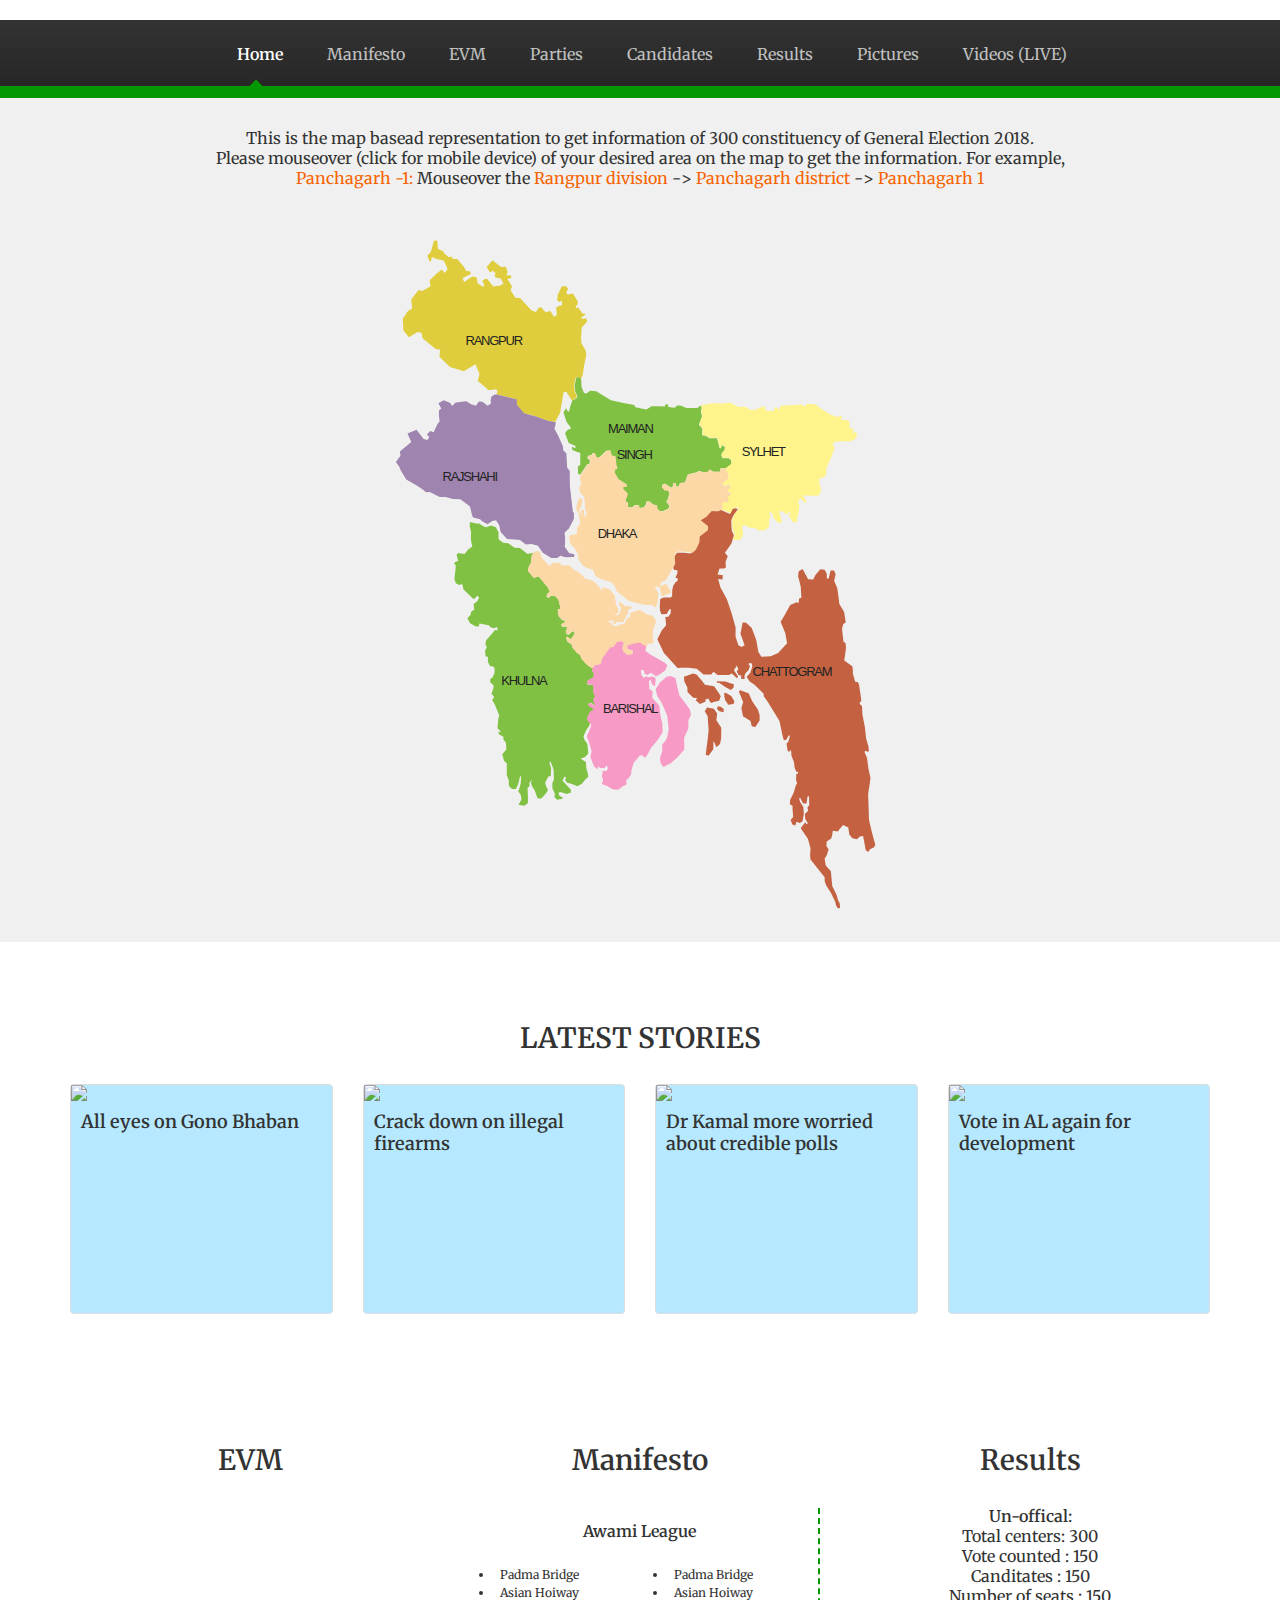
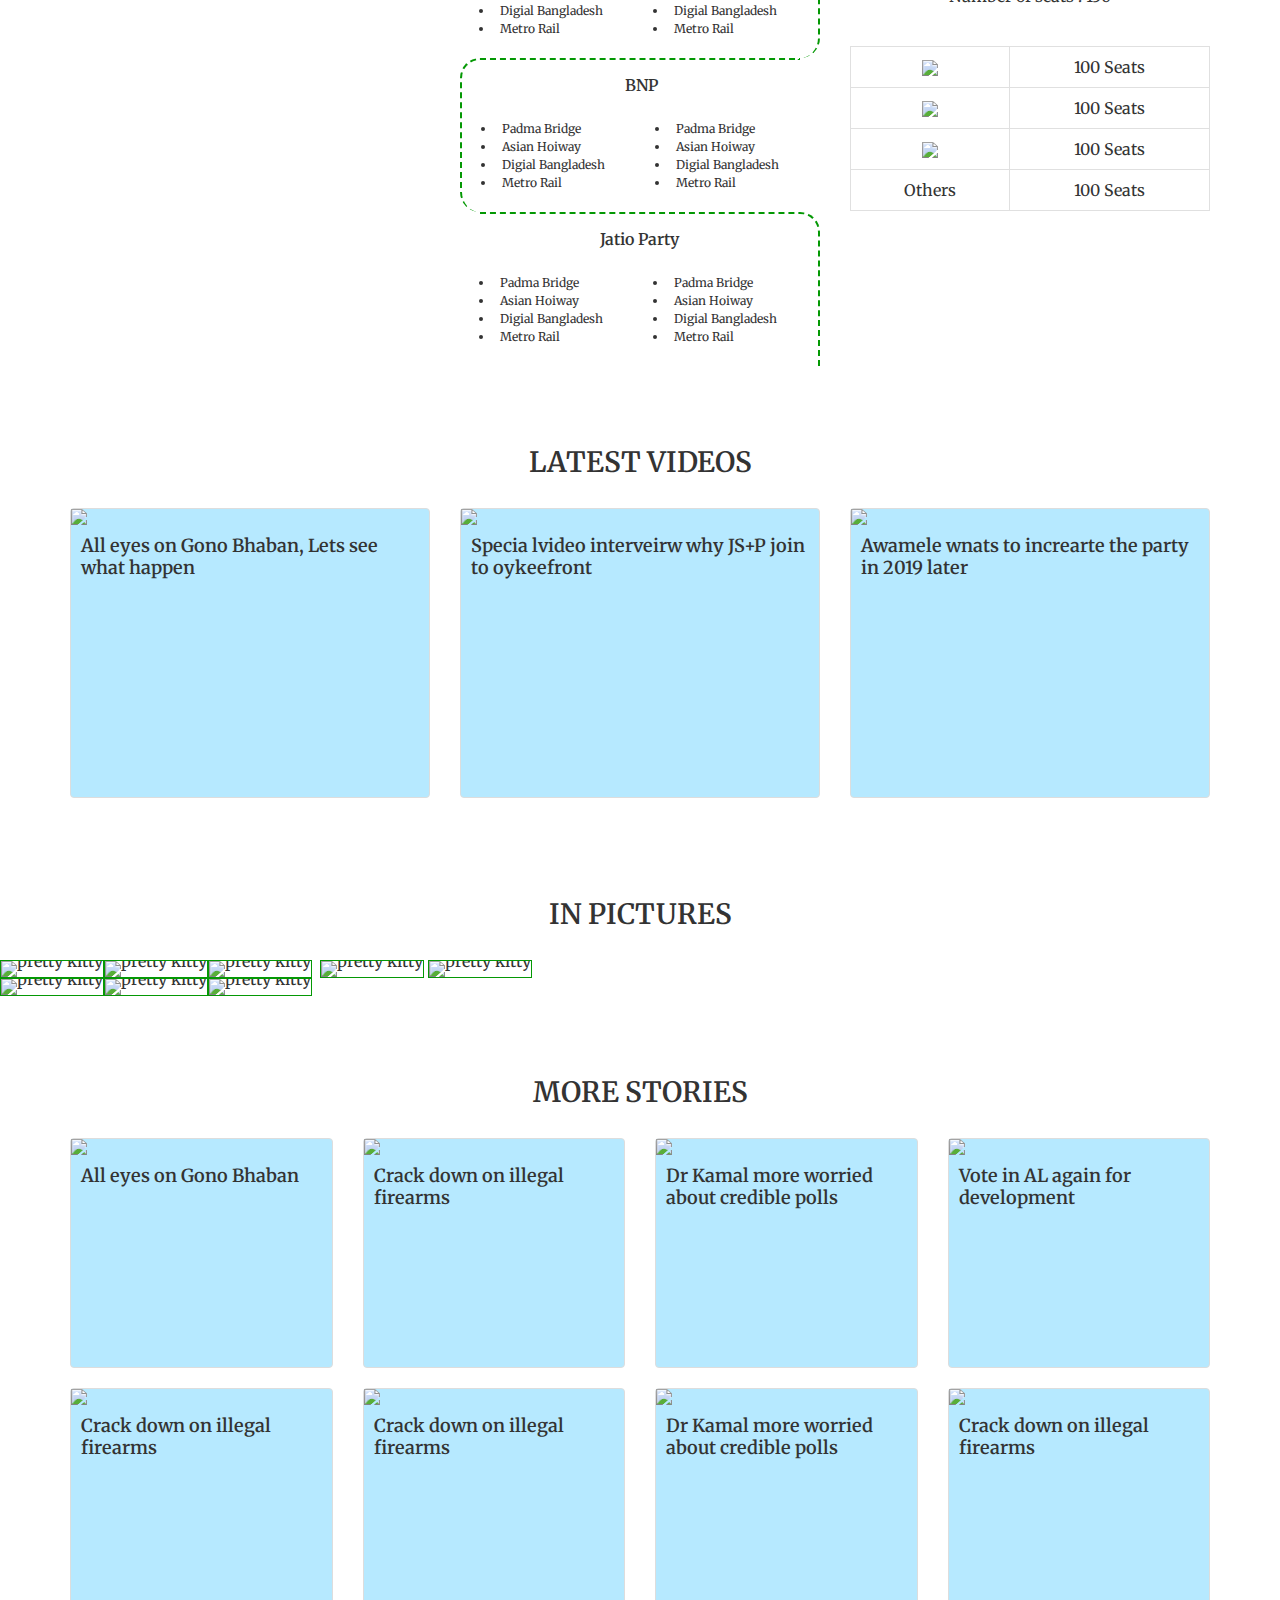
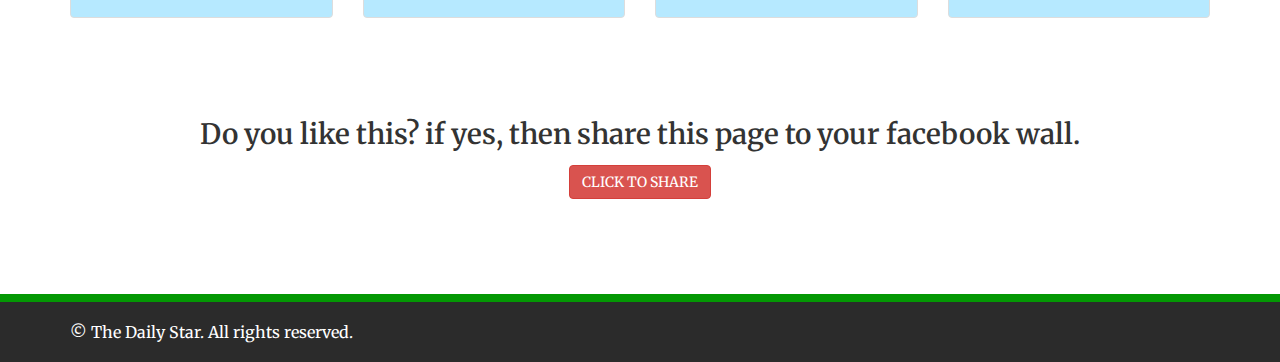
==== commit 6d15049f: "markup changed" ====
--- a/index.html
+++ b/index.html
@@ -1,1520 +1,720 @@
 <!DOCTYPE HTML>
 <html>
-<head>
-	<title>Bangladesh General National Election 2018  - The Daily Star</title>
-	<meta charset="utf-8" />
-	<meta name="viewport" content="width=device-width, initial-scale=1, user-scalable=no" />
-
-	<link rel="stylesheet" href="//maxcdn.bootstrapcdn.com/bootstrap/3.3.7/css/bootstrap.min.css" integrity="sha384-BVYiiSIFeK1dGmJRAkycuHAHRg32OmUcww7on3RYdg4Va+PmSTsz/K68vbdEjh4u" crossorigin="anonymous">
-	<link rel="stylesheet" href="assets/css/style.css" />
-
-	<!-- Optional theme -->
-	<!-- <link rel="stylesheet" href="//maxcdn.bootstrapcdn.com/bootstrap/3.3.7/css/bootstrap-theme.min.css" integrity="sha384-rHyoN1iRsVXV4nD0JutlnGaslCJuC7uwjduW9SVrLvRYooPp2bWYgmgJQIXwl/Sp" crossorigin="anonymous"> -->
-
-
-</head>
-<body class="is-preload">
-<div id="page-wrapper">
-	<div id="header">
-		<h1 id="site-name"><a href="index.html" id="logo">Election 2018</a></h1>
-		<a href="index.html" id="logo"> <img src="images/web-js-pools-logo.png" alt="" class="logo" style="max-width: 100%;" width="auto" height="90"></a>
-		<nav id="nav">
-			<ul>
-				<li class="current"><a href="index.html">Home</a></li>
-				<li><a href="manifesto.html">Manifesto</a></li>
-				<li><a href="evm.html">EVM</a></li>
-				<li><a href="parties.html">Parties</a></li>
-				<li><a href="candidates.html">Candidates</a></li>
-				<li><a href="result.html">Results</a></li>
-				<li><a href="picture.html">Pictures</a></li>
-				<li><a href="video.html">Videos (LIVE)</a></li>
-			</ul>
-		</nav>
-	</div>
-
-
-	<section class="section map_section style1" style="background: #f0f0f0; margin: 0 auto;    padding-top: 30px;">
-
-		<header class="section-title text-center" style="margin: 0 auto;">
-			This is the map basead representation to get information of 300 constituency of General Election 2018. <br>
-			Please mouseover (click for mobile device) of your desired area on the map to get the information. For example,
-			<br>
-			<span style="color:#f76400;">Panchagarh -1:</span> Mouseover the <span style="color:#f76400;">Rangpur division </span> -> <span style="color:#f76400;">Panchagarh district</span> -> <span style="color:#f76400;">Panchagarh 1</span>
-
-		</header>
-
-		<div class="container">
-			<div class="row">
-
-				<article class="col-md-12 text-center">
-
-					<div class="country_map text-center" style="max-width:500px; margin: 0 auto;">
-
-
-						<div class="country">
-
-
-							<svg id="country-svg" version="1.1" id="Layer_1" xmlns="http://www.w3.org/2000/svg" xmlns:xlink="http://www.w3.org/1999/xlink" x="0px" y="0px"
-											 viewBox="0 0 300 400" style="enable-background:new 0 0 300 400;" xml:space="preserve">
-										<style type="text/css">
-
-										</style>
-										<g class="division" id="rangpur">
+	<head>
+		<title>Bangladesh General National Election 2018  - The Daily Star</title>
+		<meta charset="utf-8" />
+		<meta name="viewport" content="width=device-width, initial-scale=1, user-scalable=no" /> 
+
+		<link rel="stylesheet" href="//maxcdn.bootstrapcdn.com/bootstrap/3.3.7/css/bootstrap.min.css" integrity="sha384-BVYiiSIFeK1dGmJRAkycuHAHRg32OmUcww7on3RYdg4Va+PmSTsz/K68vbdEjh4u" crossorigin="anonymous">
+		<link rel="stylesheet" href="assets/css/style.css" /> 
+
+		<!-- Optional theme -->
+		<!-- <link rel="stylesheet" href="//maxcdn.bootstrapcdn.com/bootstrap/3.3.7/css/bootstrap-theme.min.css" integrity="sha384-rHyoN1iRsVXV4nD0JutlnGaslCJuC7uwjduW9SVrLvRYooPp2bWYgmgJQIXwl/Sp" crossorigin="anonymous"> -->
+
+ 
+	</head>
+	<body class="is-preload">
+		<div id="page-wrapper">
+			<div id="header">
+				 <h1 id="site-name"><a href="index.html" id="logo">Election 2018</a></h1> 
+				 <a href="index.html" id="logo"> <img src="images/web-js-pools-logo.png" alt="" class="logo" style="max-width: 100%;" width="auto" height="90"></a>
+				<nav id="nav">
+					<ul>
+						<li class="current"><a href="index.html">Home</a></li>
+						<li><a href="manifesto.html">Manifesto</a></li>
+						<li><a href="evm.html">EVM</a></li>
+						<li><a href="parties.html">Parties</a></li>
+						<li><a href="candidates.html">Candidates</a></li> 
+						<li><a href="result.html">Results</a></li>
+						<li><a href="picture.html">Pictures</a></li>
+						<li><a href="video.html">Videos (LIVE)</a></li>
+					</ul>
+				</nav>
+			</div>
+
+
+			<section class="section map_section style1" style="background: #f0f0f0; margin: 0 auto;    padding-top: 30px;">
+
+				<header class="section-title text-center" style="margin: 0 auto;">
+					This is the map basead representation to get information of 300 constituency of General Election 2018. <br>
+					Please mouseover (click for mobile device) of your desired area on the map to get the information. For example, 
+					<br> 
+					<span style="color:#f76400;">Panchagarh -1:</span> Mouseover the <span style="color:#f76400;">Rangpur division </span> -> <span style="color:#f76400;">Panchagarh district</span> -> <span style="color:#f76400;">Panchagarh 1</span>
+
+				</header>
+
+				  <div class="container">
+					<div class="row">					
+
+						<article class="col-md-12 text-center">
+					
+						<div class="country_map text-center" style="max-width:500px; margin: 0 auto;">
+
+
+									<div class="country">
+													    
+											<!-- Generator: Adobe Illustrator 22.1.0, SVG Export Plug-In . SVG Version: 6.00 Build 0)  -->
+											<svg version="1.1" id="country-svg" xmlns="http://www.w3.org/2000/svg" xmlns:xlink="http://www.w3.org/1999/xlink" x="0px" y="0px"
+												 viewBox="0 0 400 600" style="enable-background:new 0 0 400 600;" xml:space="preserve"> 
 											<g>
-												<g>
-													<path class="st0" d="M26.9,50.9l0.5,0.1l0.4-0.4l-0.3-0.9c1-0.6,1.4-0.2,2.3,0.2c0.4-0.1,0.9-0.4,1.1-0.7
-														c0.5,0.2,1.4-0.3,1.9-0.5c0.3-0.8,1.1-0.6,1.5-1l0.3-1.1l-0.5-1.2l0.1-0.4c-0.1-0.2-0.3-0.8-0.2-1c0.5-0.4,0.5-1.3,1-1.5
-														c0.1-0.1,0.4-0.1,0.5-0.1c0.3-0.1,0.6-0.3,0.9-0.4l1.1-0.1v-0.3L37,41.2l0.4-0.5h0.9c0.8-0.6,1-1.7,1.6-2.5l0.2,1l1,0.2l0.2,0.5
-														l0.4-0.1l0.2-0.7l0.8-0.1l-0.2,0.8l0.7-0.4c0.1-0.2,0.2-0.4,0.2-0.7l0.5-0.4l-0.1-0.2h-0.5c0-0.2,0-0.6,0.2-0.8l-0.1-0.2h-0.2
-														l0-0.2v-0.2l0.2-0.4l-0.2-0.1l-0.3,0.1c-0.1-0.1-0.2-0.3-0.2-0.4l0.1-0.3l-0.3-0.1v-0.3l-0.2-0.3l0.1-0.4c0-0.2-0.2-0.6-0.4-0.7
-														l-0.3-0.1l-0.1-0.2l0.1-0.6c-0.5-0.3-1.7-0.4-2.4-0.3c-0.2-0.1-0.8-0.6-1-0.6l-0.2,0.5l-1.1-1l-0.4,0.3l-0.4-0.1v-0.1
-														c-0.3-0.1-0.7-0.1-1-0.1L35,31.7l-0.2,1.7l-0.2,0.3l-0.2-0.2c-0.2-0.5-0.5-1.7-1-2c-0.1-0.2,0-0.6,0-0.9l0.8-0.4
-														c0.4-0.7,0.6-1.4,0.8-2.2c0,0,0-0.1,0-0.2l0.6-1.2c-0.3-0.8,0.8-2.5,1.4-2.3v-0.1L36.6,24l-0.1-0.2c0.1-0.2,0.3-0.9,0.3-1.1
-														c0.2-0.1,0.5-0.1,0.7-0.2c0.1,0.1,0.3,0.2,0.4,0.3c0,0.1,0.1,0.4,0.1,0.4c0,0.2-0.1,0.5-0.1,0.8c0,0.4,0.2,0.8,0.2,1.2
-														c0,0.3,0,0.7,0,1.1c0,0,0.5,1,0.5,1.1c0.2,0.1,0.4,0.3,0.5,0.3s0.5,0.2,0.5,0.2c0.1,0,0.3-0.1,0.4-0.1c0.4,0,0.9,0.1,1.4,0.1
-														c0.3,0.5,0.5,1.4,0.5,1.9c0.5,0.1,1-0.2,1.5,0l0.4,1.7c0.5,0,0.5-0.1,0.9,0.1l0.9-0.2v0.5l0.1,0.2c0,0.1,0,0.4,0.1,0.5
-														c0.7,0.1,0.9,0,1.5,0.3c0.2-0.4,0.4-0.8,0.7-1l1,0.1l0.2,0.2c0,0.8,0.1,1.6,0.2,2.4h0.9l0.2,0.1l0.1,0.4l0.9,0.8
-														c0.2,0.1,0.8-0.1,1-0.1l0.1,0.4l-0.2,0.3c0.3,0.1,1,0.2,1.1,0.4v0.3h-0.7c0.2,0.3,0.4,1,0.4,1.4l0.3,0.2h0.7l0.2,0.3l-0.2,0.8
-														l0.8-0.1l0.3-0.3c0.3,0,0.6,0,0.9,0.1V40l-0.3,0.4v0.3c0,0,0.8,0.1,0.9,0.2l-0.1,0.4h-1.2l-0.1,0.2L55,41.7l-0.9-0.2
-														c-0.5,0.1-0.6,0.2-0.8,0.6v0.8l0.7,0.5v0.3l-0.2,0.1c-0.6,0.2-1.4-0.7-1.6-1.1l-0.4,0.2l0.1,0.4l-0.3,0.2l0.4,1
-														c0.2,0.2,0.5,0.3,0.7,0.4c0.5-0.6,1.3-0.6,1.9-1c0.2-0.3,0.2-0.6,0.2-0.9l1.5,0.4l-0.2-0.8l0.2-0.4h0.4l0.2,0.5
-														c0.9,0.3,1.6-0.6,2.2-0.5c0.4,0.1,0.8,0.7,1,1.1c-0.2,0.3-0.4,0.8-0.4,1.1l0.3,0.4l-0.3,0.7l0.9,0.1v0.6c0.2,0.1,0.6,0.4,0.8,0.5
-														c0.1,0,0.4,0,0.5,0c0.6,0.2,0.6,0.5,1.3,0.1c0.1-0.1-0.2-0.6-0.2-0.7L62.7,46c0-0.3-0.1-0.7-0.2-1c0-0.1,0.6-1.2,0.7-1.3
-														c0,0,0.4-0.2,0.5-0.2c0.6-0.1,1.2,0,1.8,0c0.5,0.2,1,1.3,1.2,1.8c0.5,0.2,1.2,1,1.5,1.4l0.4,0.1c0.8-0.4,0.9-0.5,1.9-0.2l0.2,0.5
-														c0.8-0.3,1.4-0.7,2-1.2h0.6c0.2-0.3,0.5-0.4,0.8-0.5l0.1-0.4l-0.6-0.8v-0.8l-0.5-0.1l-0.2,0.3l-0.7-0.1l-0.3-0.2
-														c0.1-0.3,0.1-1,0-1.3l-0.4-0.2v0.8c-0.1,0-0.9-0.1-1,0L70.2,43l-0.5-0.1l-0.3-1l0.5-0.3l-0.1-0.3l0.5-0.2v-0.6l-0.8,0.1l0.1-0.7
-														c-0.2-0.3-0.7-0.6-1.1-0.6l-0.3,0.2l-0.1,0.4L67.5,40l-0.1-0.4l0.8-0.6l-0.5-0.4L67,39.2h-0.3l-0.3-0.4l-0.6,0.1l-0.1-0.5
-														l-0.2-0.2l0.2-0.3v-0.3l-0.1-0.1l0.2-1.1L65,36.2l0.3-0.4c0.8,0,0.9,0.1,1.5-0.4L66.7,35l-0.3-0.3l-0.1-0.6l0.7,0.5l0.2-0.4
-														l0.4-0.2l-0.3-0.5l0.3-0.1l0.3-0.4l0.2-0.1l0.1,0.5h0.6l0.3,0.3l0.1,1.4l0.6-0.4l0.3,0.1l-0.2,0.6c0.2,0,0.4,0.1,0.5,0.1
-														c0.9,0.1,0.8,0.1,1.5,0.7c0.3,0.3,0.8,0.4,1.2,0.6c0.4-0.1,0.9-0.2,1.3-0.1c0.1,0,0.4,0.2,0.5,0.2c0.3,0,0.7-0.1,1-0.1
-														c-0.1,0.4-0.1,0.9-0.1,1.3L75,38.7l1.1,0.7L76,39.5l-0.1,0.3c0.1,0.2,0.2,0.3,0.1,0.5l-0.6,0.5v0.4l0.1,0.2l0,0
-														c0.4-0.1,0.8-0.2,1.2-0.2c0.3,0,1.2,0.3,1.3,0.7l0.1,0.6l-0.3,0.4h-0.4l-0.9-0.8l-0.3,0.1c0.2,0.9,0.2,0.8,0.1,1.7
-														c0.3,0.4,0.8,0.9,1.2,1.2l-0.3,0.3c0.3,0.2,1.2,1.1,1.3,1.4c0,0.2,0,0.4,0,0.6c0.1,0.2,0.3,0.5,0.4,0.8v0.2
-														c-0.2,0.2-0.5,0.5-0.7,0.8c0,0.1,0,0.6,0.1,0.6c0.3,0.4,0.6,0.9,0.8,1.4c0.1,0.2,0.2,0.5,0.3,0.7c0.2,0.5,0.5,0.9,0.9,1.3
-														c0.1,0,0.6,0.3,0.6,0.3c0.5,0.1,1.1-0.1,1.6-0.1l0.7,0.4c0.5,0.3,1.1,1.6,1.8,1.6l0.2,0.3l0,0.4L85,56.2L84.8,57l0.2,0.4
-														c0.2,0.2,0.7,0.2,0.9,0.2c0.1,0.3,0.2,0.5,0.4,0.7h0.9c0.5,0.3,1,0.6,1.4,0.9c0.2,0.2,0.4,0.5,0.6,0.7c0.4,0.4,1.4,1,2,0.7
-														l0.5,0.2l0.3-0.2c0.1-0.2,0.2-0.4,0.3-0.5c0.3-0.4,0.6-0.8,0.9-1.2l0.4-0.2l0.6,0.1l0.2,0.3l0,0.4l0.2,0.2
-														c0.9,0.1,1.3,0.8,1.9,1.4c0.9-0.2,1.8-0.4,2.7-0.5c0.4,0,0.8,0.3,1.1,0.5c0,0.8,0.1,2.1,1,2.4h0.7c0.2-0.2,0.8-0.7,0.8-1.1
-														c0-0.2-0.3-2.8-0.3-2.9c0,0,0.3-0.6,0.3-0.7c0.5-0.3,1.1-0.7,1.3-1.3l0.3-0.2h1l0.4-0.3l0.1-0.4c-0.1-0.3-0.4-0.8-0.5-1.1
-														s0.1-0.6-0.1-0.9H105l-0.8,0.9l-0.4,0.1c-0.3-0.4-0.3-1.1,0.1-1.4c0.3,0,1.4-0.2,1.5-0.5l-0.1-0.4l-1,0.5h-0.5l-0.2-0.4
-														c0.1-0.6,0.1-1.1-0.4-1.5v-0.4l0.5-0.2l0.5,0.2c0-0.3,0.2-0.9,0.4-1.1c0.3,0.1,1.5,0.6,1.8,0.4l0.2-0.3l-0.1-0.3
-														c-0.3-0.1-1.2-0.3-1.4-0.6v-0.4l0.3-0.1l0.4,0.1l0.1-0.6c-0.1-0.2-0.2-0.4-0.4-0.4l0.2-0.4c0.3-0.2,0.7-0.5,1.1-0.5l0.5,0.2
-														l0.5-0.4l0.3,0.1v0.6l0.1,0.1l0.5,0.2l0.2,0.3c-0.3,0.5-0.1,0.9-0.2,1.3c-0.2,0.4-0.4,0.6-0.5,1.1c0,0.3,0.2,0.5,0.4,0.7l0.5,0.1
-														c0.5-0.4,1.1-0.6,1.7-0.5l0.7,0.1c0.3,0.1,1,1.1,1.1,1.4c0.2,0.5,0.3,1,0.5,1.5c0.1,0.2,0.9,0.9,1,1.2c0.2,0.3,0.2,0.8,0.3,1.2
-														c-0.2,0.7-0.6,1.2-0.8,1.8l0.2,0.3c0.1,0,0.7,0.1,0.8,0.1c1,0.4,1.1,2.5,1.9,3.2l0.4,0.1c0.3-0.1,0.8-0.2,1.1-0.1
-														c0.1,0.1,0.3,0.3,0.3,0.5c-0.2,0.2-0.6,0.3-0.9,0.3l-0.1,0.8l-0.3,0.2h-0.4l-0.2,0.2l0.1,0.5l0.4,0.3c1-0.1,1.6-0.2,2.5,0.3
-														l0.2,0.3c-0.1,0.7-0.7,1.2-1.1,1.7c-0.2,0.2-0.4,0.5-0.7,0.7c-0.1,0.1-0.6,0.5-0.6,0.6c-0.4,0.7-0.4,1.7-0.5,2.5
-														c-0.1,0.3-0.1,0.6-0.2,0.9s-0.3,0.5-0.3,0.8c-0.1,0.5,0.6,1.4,0.8,1.9c0.1,0.3,0.2,0.8,0.2,1.2c-0.3,0.7-0.5,1.3-0.9,1.9
-														c0,0,0,0.2,0,0.3l0.2,0.4c0.2,0,0.7,0.2,0.9,0.4c0,0.5,0,1.1,0.1,1.6c0.2,0.1,0.4,0.8,0.8,1l0.7,0.5c0.1,0.2,0.2,0.5,0.2,0.7
-														c0.1,1.4,0,2.8-0.2,4.2c-0.1,0.6-0.5,2.2-0.7,2.7c0,0-0.2,0.3-0.3,0.3v0.1c-0.1,0.6-0.2,1.2-0.3,1.9c-0.1,0.7,0.1,1.6-0.1,2.3
-														c-0.2,0.5-1,1.9-1.1,2.4c-0.1,0.4-0.1,0.8-0.1,1.2c-0.1,0-0.8,0-1.1-0.4c-0.3-0.5-0.1-0.5-1-0.5s-0.4,0.3-0.4,0.6
-														c0,0.3,0,0.8,0.4,1.2c0.3,0.4-0.1,0.5-0.4,0.7c-0.2,0.2-1.1,0.9-1.1,0.9s0,2.9,0,3.3s0.4,0.9,0.7,1.4c0.3,0.5,0.6,1.9,0.6,2.4
-														s-0.9,1.3-1.1,1.5c-0.1,0.2-0.9,0.4-1,0.6c-0.1,0.1-1.1,0.8-1.1,0.8s-1.2,1-2.1,1.1s-1.8,0.2-2.6,2.5c-0.8,2.3,0,2.6,0.4,3.4
-														c0.2,0.4,0.4,1.4,0.6,2.5h-0.1c0,0-2.2,0.2-3.5,0c-1.2-0.3-1.6,1.4-1.6,1.4l-1.8-0.6l-0.9-0.6c0,0-0.6,0-1.3,0
-														c-0.7,0-0.6-0.2-1.2-0.9c-0.6-0.7-1.6,0.4-1.6,0.4s-0.6-0.7-1.4-0.9c-0.8-0.2-0.9,0.9-0.9,0.9l-1.6-0.1c0,0-0.1-0.2-0.2-1.4
-														c-0.1-1.2-0.7-0.7-1.2-0.7s-0.5-0.8-0.5-0.8s-0.6,0-1.2-0.1s-0.7,0-1.2,0.2s-0.8,1.1-0.8,1.1s-0.6-0.6-1.2-1.2s-0.6-1.3-0.6-1.3
-														l-0.7-0.9c0,0-0.5-0.6-1.3-0.9c-0.8-0.4-0.6-0.6-0.7-1.2s0.4-1.8,0.4-1.8l0.5-1.1l-2.4-0.6c0,0-1.1-0.1-1.5-0.2
-														c-0.5-0.1-1.4,0.2-1.4,0.2l-1.1-0.2l-1-1.7c0,0-0.8,0-1.6,0.1c-0.8,0.1-2.1-0.5-2.1-0.5l-1.1-0.7c0.2-0.5,0.5-1,0.8-1.5l-0.6-1.1
-														c-0.2-0.2-2.3-0.1-2.5,0c-0.1,0-0.2,0-0.3,0c-0.7-0.1-1.4-0.2-2.2-0.1l-0.3-0.3c-0.1-0.2-0.3-1-0.5-1.1l-0.6-0.1l-0.3,0.1
-														l-0.2,0.4c-0.2-0.2-0.4-0.4-0.6-0.6c-0.1-0.1-0.4-0.6-0.4-0.7c-0.4-0.4-1-0.6-1.4-1c0-0.5,0.1-1.6-0.1-2.1h-0.6
-														c-0.1-0.2-0.3-0.5-0.5-0.6l0.7-0.5l0.3-0.7c-0.2-0.2-0.3-0.6-0.2-0.9c0.3-0.2,0.6-0.3,0.8-0.6c-0.5-0.6-0.5-1.4-0.8-2.2L60,91.5
-														c-0.6-0.6-0.5-1.4-0.3-2.1l-0.9,0.4c-0.8,0.4-0.9,0.2-1.6-0.1c-0.2,0.1-0.3,0.5-0.3,0.7l0.7,0.4v0.5c-0.5,0.3-1.2,0.5-1.8,0.3
-														l0.3-0.3L56,91.1h-0.4c-0.2,0.3-0.8,0.5-1.2,0.4c-0.1,0.1-0.2,0.8-0.2,1l-0.4,0.4C53.2,93,52.5,93,51.9,93l-0.2-0.3h-0.4
-														l-0.1-0.1L51,92.7l-0.4-0.2l-0.1-0.4l0.3-0.7l-1.5,0.1l-1.1-0.8l-0.6,0.4l-2.3-0.4L44.9,91l-0.2-0.1c0.1-0.5,0-1.5-0.4-1.8
-														l-0.4,0.3l-0.3-0.5c-0.9-0.3-0.8-0.3-1.4-0.9l-0.1-1c-0.5-0.5-0.9-0.6-1.6-0.5c-0.3-0.4-0.7-0.5-1-1.1c0-0.3-0.1-0.7-0.1-1.1
-														c0-0.5,0.3-0.9,0.4-1.4c0-0.2,0-0.5,0-0.8c0-0.2,0-0.4-0.1-0.6L38,81.1l-0.2,0.2c-0.2,0-0.7-0.2-0.8-0.4v-0.6h-0.6L36.3,80
-														l-1-0.8V79l0.2-0.4c-0.4-0.4-0.9-0.7-1.4-1c0,0-0.4-0.5-0.5-0.6L33,76.9L32.6,77c0.1-0.7-1.3-1.8-1.8-2.1c0,0-0.6-0.2-0.7-0.3H30
-														l-0.3-0.5c0.2-0.6,0.2-1.3-0.4-1.6H29l-0.4,0.3l-0.7-0.3l-0.2,0.1l-0.3,0.6h-0.8l-0.4,0.7c-0.1-0.3-0.3-0.8-0.6-0.9h-0.1
-														c-0.8,0-0.8,0.3-1.3,0.7l-0.5,0.2c-0.1,0.1-0.3,0.5-0.5,0.5l-0.4-0.1l-0.1-0.2c0-0.2,0.1-0.4,0.1-0.6l-0.2-0.4l-1.4-0.2v-0.7
-														l-0.4-0.3c-0.1-0.2-0.2-0.5-0.2-0.8l0.3-0.3l-0.3-0.5v-0.1l0.3-0.2c0-0.3,0.1-0.9,0-1.1l-0.1-0.1L20.5,69l-0.1-0.3
-														c-0.2,0-0.6-0.2-0.8-0.3c-0.2-0.4,0.1-0.8,0.4-1.1c-0.4-0.3-0.4-1-0.6-1.5c0.1-0.3,0.1-0.7,0-0.9c0.2-0.3,0.7-0.2,1-0.3
-														c0.3-0.2,0.6-0.6,0.9-0.8l0,0v-0.2l-0.1,0.1L21,63.4l0.4-0.3v-0.3l0.7-0.3l-0.1-1l0.4-0.3c0.2,0,0.4,0,0.7,0
-														c0.1-0.2,0.1-0.6,0-0.7l0.1-0.2c0.7-0.2,1.2-0.3,1.8-0.6l0.2-0.3c-0.2,0-0.4-0.2-0.5-0.3l0.1-0.4l-0.3-0.2l0.1-0.1l0.3-0.1
-														l0.1-0.6l0.2-0.2l0.1-0.1c0-0.8-0.3-0.5-0.7-0.8c-0.1-0.1-0.1-0.3-0.3-0.3L24,56.5l-0.2-0.3l0.3-0.3l-0.2-0.5
-														c0.1-0.5,0.8-0.9,1-1.7l-0.1-0.4c0.2-0.2,0.3-0.8,0.2-1.1l0.3-0.3c0.2,0,0.4-0.1,0.5-0.2l0.1-0.4c0.3,0.1,0.6,0.1,1,0l0.2-0.2
-														L27,51L26.9,50.9L26.9,50.9z"/>
+												<g class="division" id="bdiv_rangpur">
+													<path class="st0" d="M31.7,58.8l-1.8-4.6l2.7-3.1l2.6-8.9l2.6-0.2l0.6,6.5l4.4,2.2l0.7,1.9l3.8,2.7l2-0.6l0.8,2.1l3.7-0.1l5.3,6.3
+														l1.8,3.3l3.3,0.4l0.5,2.1L58,72.1l1.4,3.1l6.4-4.3l3.5,0.5l0.8,4.9l4.7,2.9l0.5-1.8l-1.5-3.2l2.5-1.7l1.7,0.4l4.6,5.9l5.6-0.8
+														l2.6-1.7l-2.3-4l-4.1-0.7l-0.8-2l1.1-1.2l-2.5-2.2l-2.2,1.4l-2.7-4.4l4.7-5.4l6.9,5.3l3.9-0.1l1.4,4.6l-1.1,1.3l0.5,0.8l3.4,0.2
+														l-0.1,2l-2.9,0.9l3.6,5.8l-1.1,3.2l3.8,5.9l3.7,0.3l9.3,10l3.5,1.2l2.2-3.7l1.9-0.1l3.6,3.9l3.9-0.9l2.6,4.6l2.5-1.4l-0.6-6.1
+														l2.5-1.3l2.3-0.4l-0.2-3.9l-2,1.2l-1.8-1.5l0.5-4.3l3.2-6.5l3.2-0.5l1.8,2.2l-1.3,3.3l1.1,1.3l4.1-0.7l4,6.3l-0.3,2.4l-1.7,1.8
+														l1,1.1l1.5-0.5l3.2,5.1l1.8-0.3l0.3,1.3l-3.1,1.7l0.4,1.3l3.7-0.3l0.8,2.2l-4.5,5l-0.6,8.9l0.5,4.1l3.2,5.3l0.5,3.8l-1.8,8.7l-1,7
+														l-1.7,4.3l-1.4-2.4l-2.5,0.4l-1.3,5.9l0.3,4.7l1.9,4.3l-1.1,1.9l-3,1.4l-4.2-6.7h-2.3l-2.8,16.7l-4,7.4l-6.4-1.1l-10.6-3.8
+														l-8.3-2.2l-5.9-7.1l0.1-3.9l-16-4l1.1-2.4l-1.1-1.7c0,0-6.5,0.9-6.5,0.5s-8.3-7.4-8.3-7.4l1.4-5.3l-3.2-7.8l-9.3,5.5L48,143.1
+														l-8.5-8.2l0.7-5.7l-3.4-0.3L26,120.2l-0.7-4.2l-3.3-0.9l-6.8,4.2l-4.5-5.4l-0.5-9.3l4.3-6.4l3.2-1.7L17,89.2l5.8-7.6l3,0.8
+														l6.6-3.8l-0.7-4.9l5.9-5.5l3.7-3l2.6,2.8l2.2-3.2L43,57.9l-5.9-1.2l-2.6-1.4l-1.7,1.3l0.4,1.7L31.7,58.8z"/>
+													<text transform="matrix(1 0 0 1 60.4473 125.7554)" class="st1 st2 st3">RANGPUR</text>
+												</g>
+												<g class="division" id="bdiv_maimanshingh">
+													<polygon class="st4" points="153,153.4 151.5,151.3 149.1,151.6 147.8,157.5 148.1,162.3 150,166.6 148.9,168.5 145.9,169.8 
+														144.3,174.4 143.3,178.4 142.6,179.1 140.8,176.2 138.8,179.3 141.2,186.9 145,192.1 141.9,193.6 140,196.2 143,203.9 
+														148.5,206.3 148.2,208.1 145.6,207 145.7,209.3 148.7,210.8 152.2,212 152.2,221.4 150.3,222.8 150.4,228.6 152.2,229.3 
+														157.7,221 159.6,220.6 159.9,217.9 157.6,215.8 159.4,213.6 161,214 162,212.2 163.3,211.9 165.3,216.1 168,215 172.9,210.2 
+														176,210 177,214 180,214.6 180.9,221.8 181.6,224.7 179.6,225.2 179.5,227.7 182.5,232.9 189.1,237.2 189,238.9 186.3,239.1 
+														186.2,240.7 189.8,244.3 189.1,247.1 188.3,248.5 188.4,251.3 190.1,251.3 190.1,255.1 193.6,255.6 195.9,253.6 198.9,253.6 
+														199.3,255.9 202.9,255.5 204.7,253.2 205.1,250.8 207.8,250.8 210.2,253.1 213.5,253.8 213.6,256.3 216,258.7 218.5,258.4 
+														222.8,256.3 223.4,254 221,250.9 222.6,248.1 223.4,244 222.4,241.8 219.7,241.8 217.5,239.4 217.9,237.4 219.9,236.4 225,239.8 
+														226.4,238.3 226.4,236 228.3,236 229.4,239.2 230.9,238.6 232.1,235.9 236,235.6 238.3,229.1 245.3,227.4 247.4,226.2 251,227.6 
+														254.4,226.9 255.8,225.2 258.6,227 264,227 264.5,224 268.7,224.4 273.1,220.9 272.9,217.6 270.9,216.1 266,216.1 265,213.8 
+														265.7,211.7 267.4,210.4 268,207.5 266,205.8 264.9,206.5 264.9,208.1 263.7,208.1 261.6,200.1 255.6,200.1 252.5,198.2 
+														249.8,197.9 249.8,192.3 247.1,189.3 248.5,185.8 249.6,182.7 248.7,178.5 249.4,175.8 248.3,173.9 245.9,176 237.2,176 
+														232.4,173.9 229.7,173.9 227.8,175.8 222.8,175.1 222.2,173 220,173.4 219.9,174.7 214.8,174.5 209.3,174.6 205.1,177.2 
+														196.3,175.4 195.4,173.5 188.7,172.3 176.8,169.8 168.5,164.7 164.9,162.5 160,162.2 157.2,164.3 155.2,163.9 153.2,159 		"/>
+													<g>
+														<text transform="matrix(1 0 0 1 174.4453 196.2769)" class="st1 st2 st3">MAIMAN</text>
+														<text transform="matrix(1 0 0 1 181.3018 216.6997)" class="st1 st2 st3">SINGH</text>
+													</g>
+												</g>
+												<g class="division" id="bdiv_chattogram">
+													<g>
+														<polygon class="st5" points="289.8,410.5 286.9,404.1 280.2,401.8 279.1,402.7 280.6,406.6 282.5,411.1 281.1,416.2 282.4,422.6 
+															288.4,426.3 289.4,430.5 292.3,431.2 295.7,426 295.7,421.8 294.4,417.3 			"/>
+														<path class="st5" d="M252.4,409.1l2.3-0.8c0,0,1.4,2.9,1.8,3.3c0.4,0.4,2.5-0.5,2.5-0.5l4.3-1l1.3-3.6l-1.7-2.8l-3.6-5.1
+															l-7.3-1.3l-2-2.5l-4.7-5.6l-2.8-0.9l-7.4,2.6l0.4,3.9l2.4,4.7l0.1,3.6l4.6,4.7l3.1,0.1l-1.1,1.8l3.3,3l4.4-1.8L252.4,409.1z"/>
+														<path class="st5" d="M261.7,420.4l-2.6-3.9l-5.4-1l-1.9,3.1l2.3,3.8l0.8,11.3l-0.8,7.6c0,0-1.4,11.7-1.5,11.9
+															c-0.1,0.3,2.2,1,2.2,1l3.8-5.2l0.2-4.8l-0.7-1.6l1.8,1.6l1.1,3.1l3-2.5l0.9-4.4l0.1-8.7l-3.9-6L261.7,420.4z"/>
+														<polygon class="st5" points="268.5,403.8 267.4,404 267.5,406.6 268.1,409.6 270.6,413.3 274.7,412.7 275.6,410.7 273,406.4 			
+															"/>
+														<polygon class="st5" points="268.9,399.5 272.7,401.6 274.8,399.8 275.1,397 268,394.7 261.5,394.6 261.5,395.8 263.3,395.8 			
+															"/>
+														<path class="st5" d="M264.5,414.9l-2.3-0.3l-0.6,2.2l1.9,1.7l3.4,0.9c0,0,0-2.8,0-2.9C266.7,416.4,264.5,414.9,264.5,414.9z"/>
+														<path class="st5" d="M385.4,514.9l-2.2-9.5l-0.7-20.6l1.3-8.3l0.6-4.6l-1.7-7.6l-1.1-8.6l-2-4.5l0.7-1l2.2,0.9l0.6-1.3l-0.3-2.7
+															l-1.9-6.7l-1-9.1l-2-10.3l-0.3-6.6l-1.8-1.6v-1.4l1-0.7l0.2-1.4l-1.8-12.4l-1.1-1.7l-2-0.3l-1.8-6.6v-2.9l-0.5-2.8l-6.4-4.7
+															l1.4-9.9l-0.4-4l-1.6-1l-1.2-10.3l1-4l2-1.2l-1.3-8.4l-3.8-6.4l-1.6-12.3l-2.6-6.3l1.2-5l-1.3-3.2h-2.7l-1.5,6.3l-1.5,0.4
+															l-0.1-4.1l-1.7-3.2l-3.5-0.4l-4,4.9l-1.6,3.4l-4.1-0.2l-4.4-8.1l-3.1,1.8l-0.5,3.9c0,0,2.3,8.7,2.2,9.1c-0.1,0.4,0.5,8.1,0.5,8.1
+															l-1.9,0.7l-0.4,3.6l-1.6-0.6l-5.1,2.2l-5,8.9l-2.7,4.5l3.7,8.9l1.5,8.3l-7.2,7.8l-5.9,2.5l-7.5,0.5l-2.4-3.8l-1.7-9.6l-3.6-9.6
+															l-4.5-4.3l-2.8-0.2l-1.7,9l3.3,9.2l-2.5,1.4l-2.5-1.4l-2.3-7l0.1-6.9l-3.2-11.7l-3.8-11.2l-5.2-9.5l-1.8-6.7l3.5,0.4l0.3-3.4
+															l-4.2-0.6l1.5-4.8h3.7l1.4-0.8l-0.3-4.3l1.8-4.6l-2.3-2.9l3.6-5l1.8-2.8l1.8-6.2l-1.6-3.3l-0.4-4.7l-0.1-3.9l1.5-3.6l3.8-5.3
+															l-2.1-0.7l-2.5,0.6l-1.8,4l-7.7-3.5l-2.5,1.3l-5.5-0.2l-4.2,4.7l-4.6,2.8l6,4.8l-0.2,3l-6.6,4.9l-0.2,4.9l-2.8,5.7l-3.1,3.2
+															l-5.1-0.6h-5.6l-2.6,2.9l0.4,4.6l-1.2,3.8l0.8,2.3l2.8,0.5l-0.1,2.4l-1.6,3.5l2,0.6l-0.3,2l-1.4,0.7l-2.1,3.3l-0.7,3.5l-0.1,4.5
+															l-1,1.2l-5.7-0.1l-2.8,1.3l-0.4,6l0.2,3.2l1.1,3l4.3-0.3l2-3.6l1.2-0.4v3.4l-1.8,2.9l-2.5,0.2l0.6,6.5l-3.5,4.3l-3.5,7l5.1,10.8
+															l11,12.2l3.4-0.3h5.6l6.4,0.9l5.4,4.6h6.2l1.8-2.2l3.3,2.5h8.9l2.5-1.1l4.1,3.7l0.9-1.3l-3.4-5l2.5-3.9l1,3.3l-1.2,1.4l1.4,2.9
+															l2.2,0.4v2.9h2.7l-0.1-2.6l0.8-2.1l2.5-2.5l1.1-3.2l-1.1-1.3l0.4-1.1l2.3,0.4l0.2,2.5l-1.6,4.9l-2.9,3.4l2.5,3.6l4.1,2.7l7.2,7.3
+															l-0.2,1.6l3.5,5l9.2,15L314,438l0.9,3.4l1.9,0.3l2-3.6l1.2-0.1l-1.4,5.2l-1.4,1.3l0.9,5.7l1.4,0.9l0.3-1.2l1.1,0.3l0.3,4.3l2,4.7
+															l0.5,4.4l1.2,3.2l1.5,0.5v1.3l-1.4,0.1c0,0-0.1,5.1-0.1,5.3c0,0.2,0.9,2.3,0.9,2.3l-1.1,1.6l-1.7,5.8l-2.9,6l-0.2,3.4l2.2,1.4
+															l-0.1,1.8l0.5,7l-2,2.4l1.4,3.5l2.4,0.9l0.9-3.1l2.5,1l2.3-1.1c0,0,1.1-5.9,1.1-6.2c0-0.3-0.4-5.5-0.4-5.5l-2.6-3.9l-0.8-3
+															l0.8-0.4l2.4,4.6l2.7-0.1l0.8-5.6l1.2-0.1l0.2,7.2l-1.5,1.8l0.6,2.5l-2.6,2.7l0.3,3.9l2.1,3.5l-1,0.7l-1.2-1.6l-3.5,4.9l5.8,8.6
+															l2,7.4l-0.3,5.7l0.3,3.2l11.3,14.3l0.1,3.3l1.2,3.2l3.6,5.7l3.7,7.6l0.5,2.5l1.4,2.5l1.9-0.3l-0.3-3.5l-1.4-2.8l-1.2-4.3
+															l-3.4-6.9l-1.1-11.8l-4.1-4.7l-0.9-5.3l1.8-3l1.4-4.6l-1.8-2.6l0.3-3.7l3.6-2.3l0.9-3.5l0.3-2.7l4.1,0.6l1.6-2.2l2.6-3.1l4.1,2
+															l0.9,5.8l2.5,2.8l3.5,0.9l2.4-2.2l2.6-0.5l2.1,11.4l2,1.4l1.4-2.2l3-1.4l1.3-2L385.4,514.9z"/>
+													</g>
+													<g>
+														<text transform="matrix(1 0 0 1 290.0391 390.085)" class="st1 st2 st3">CHATTOGRAM</text>
+													</g>
+												</g>
+												<g class="division" id="bdiv_khulna">
+													<path class="st4" d="M63.9,267.2l5.1,1.2l2.4-0.1l3.2,2.3l2.3,0.7l3.9-1.4l3.9,1.4l2.1,4.1l0,3.2l0.1,2.3l3.6,2.8l4.1,0.5l5.1,3.6
+														l4.2,0.1l6.2,4.9l2.6-0.7l1.9-0.2l-1.4,3l-0.4,4.8l-2.3,4.5v2.2l4.6,5.4l3.9-1.1l7.4,8.9l1.6,3.5l-2.1,1.5l-0.6,2.4l1.7,1.1
+														l1.6-1.9l3.9,0.5l2.4,3l1.6,6.7l-0.8,0.8l-1.5,0l0.8,5.5l2.6,2.9l2.6,0.7l-0.2,1.2l-3.1,1.7l1,1.9l3.6-0.3l0.2,2.7l-0.8,0.4
+														l0.2,2.8l1.9,0.6l2.8-2.5l1.7,0l0.1,2.4l-2.8,3.7l-1.6-0.7l-1.3-1.4l-0.9,1.1l1.1,3.2l3.1,1.7l1.1,3.2l3.6,4l2.1,1.4l1.6,3.5
+														l3.4,3.7l3.1,2.5l2.6,1.1l-0.7,0.9v1.5l1.1,1v3.7l-5.1,3.1v2.9h3.9l1,0.8v5.7l0.9,1.2l0.6,1.9l-1.3,2.1l0.3,1.8l1.2,2.3l-0.5,0.8
+														l-3.1-2.2l-2.1,0.8l0.2,1.5l4.1,2.5l-0.2,1l-1.8,1l-1.8,2.2l-1.2,3.4l0.4,2l1.5,1.1l-0.6,2.7l-2.7,4.1l-2,4.5l0.6,2.4l1.8,2.8
+														l0.7,0.8l0.7,7.8l-2.5,2.9l-1.9,0.7l-1.3,0.1l0.3,0.9l3.5,2.3l0.3,4.6l1.3,4.7l0.3,2.6l-2.4,2.1l-2.7,3.4l-3.6,2l-3.3-1.5
+														l-5.1-1.6l-1.3-1.6l0.5-2.6l-1.3-0.3l-1.3,3.2l6.6,7.2l0.1,2.2l-3.4,1.1l-5.1-1.6l-1.6,0.9l0.8,2.2l3,1.6l-0.9,0.7l-3.9,0.8
+														l-2.1-2l0.3-2.8l-2-4.1v-4.7l1.2-2.2l-0.2-7.8l-0.5-1.9l-1.5-3.7l-0.2-1.4l-1.2,1.1l1.4,4.3l-0.3,6.4l-1.8,0.1l-2.7,5.1l0.7,2.6
+														l1.6,3.2l-1.3,2.2l-3,3.7l-1.7,1.2l-2.4-0.4l-2.3-6.4l-2.1-3.2l-0.9-2.8l1.1-2.7l-2.3,2.6l0.2,2.8l-1.7,1.2l0.3,5.8l0.1,4.7
+														l-0.3,2.2l-2.8,1.8l-4.5-0.9l2.4-4.1l-0.5-3.4l-2.1-3.2l0.9-2.4c0,0,1.1-3.9,1.1-4.1c0-0.2,0.3-5.5,0.3-5.5l-0.9,0.1l-1.6,6.6
+														l-1.8,3.4h-3l-2.5-2.4l-0.1-4.6l-1.6-4l0.1-9.3l-2.3-2.3l-1.4-5.2l3.3-3.7l-0.3-5.5l-2.1-2.6v-2.2l-3.7-2l-0.1-1.9h2l-2.9-2.9
+														l0.7-7.8l0.7-2.4l-3.7-9.1l-2-3.1l1.6-2.6l-2.1-2.6l1.6-4.5l0.1-2.1l-2.7-2.6l-0.1-2.4l1.8-1.4l1.7-3.6l0.1-3.8l-1.4-1.6h-2.2
+														l-1.8-3.5l0.1-3.9l-2-0.5l-0.3-4.6l1.4-2.9l-1.2-1.8l0.6-3.5l4.1-4.7l3-3.5l2,0.3l-0.3-3l-2.3,1.2l-2.7-0.6l-1.8-1.7l-7.4-1.5
+														l-0.4,2.2l-2.4,0.3l-4.6-2.6l-2.2-4.1l2.5-2.5l0.4-2.4l2.6-2l-0.5-4.5l2.9-2.2l1.5-3l-1.3-1.4l-3,2.8l-8.2-7.7l-1-4.5l-2.4,0.9
+														l-2.7-1.4l-1.2-3.4l0.9-7.7l0.2-3.4l-1.4-1.4l1-1.2l2.4-1l-1.3-4.3l1-1.8l5.3,0.7l3.1-3.8l3.2-2.2l-0.9-3.6l-0.3-2.9l0.1-5.3
+														l-1-4.1L63.9,267.2z"/>
+													<g>
+														<text transform="matrix(1 0 0 1 89.0313 397.4727)" class="st1 st2 st3">KHULNA</text>
+													</g>
+												</g>
+												<g class="division" id="bdiv_dhaka">
+													<g>
+														<path class="st6" d="M272.5,246.2l0-1.8l-2.2-1.3l-0.1-1.7l2-1.1l-0.2-2.2l-1.4-1l-2.4,1.7l-1.7-0.9l-0.1-2l3.9-2.7l0.6-2.9
+															l-0.5-2.3l-1.6-1.8l0-2l-4.2-0.3L264,227h-5.5l-2.7-1.8l-1.5,1.7l-3.4,0.8l-3.5-1.4l-2.1,1.2l-7,1.6l-2.3,6.5l-3.8,0.3l-1.3,2.8
+															l-1.5,0.5l-1.1-3.2l-1.8,0l0,2.3l-1.5,1.6l-5-3.4l-2,1l-0.4,2l2.2,2.4l2.7,0l1.1,2.2l-0.9,4.2l-1.5,2.7l2.4,3.1l-0.6,2.3
+															l-4.2,2.1l-2.5,0.3l-2.4-2.3l-0.1-2.6l-3.2-0.7l-2.5-2.2h-2.6l-0.4,2.4l-1.8,2.2l-3.6,0.4l-0.4-2.3l-3,0l-2.3,2l-3.5-0.6l0-3.8
+															l-1.6,0l-0.1-2.8l0.8-1.4l0.7-2.8l-3.7-3.6l0.1-1.6l2.7-0.2l0.1-1.7l-6.6-4.3l-3-5.2l0-2.5l2.1-0.6l-0.8-3l-0.8-7.1l-3-0.6l-1-4
+															l-3,0.2l-5,4.8l-2.6,1.1l-2-4.2l-1.3,0.3l-1,1.8l-1.6-0.3l-1.8,2.2l2.3,2.1l-0.3,2.7l-1.9,0.4l-5.4,8.3l-0.2,0l-0.5,1.8v3.3
+															l0.9,0l-0.1,2.6l-1.2,1.5l-0.4,2.6l1.4,3.4l2.6,2.5l0.5,4.9l0.3,5.8l1.1,0.6l-0.1,2.6l-0.8,1.9l-1.3,0.2l0.6-1.3l-0.4-3.6l-0.7-1
+															l-1.5,0.4l-0.4,1.7l1.3,2.7l-2.1-2.2l-0.4-3l1.6-1.1l0.9-5l-0.1-1.5l-2.1-1.5l-1,2.6l-1.4,3.5l-0.1,3.9l1.8,3l0.6,3.8l0.6,3.2
+															l-1.3,2.9l-1.3,0.8l-0.1,5.5l-5.4,0.9l-0.8,2l0.7,4.5l4.3,4.8l2.4,4.4l-0.1,3.5l4.3,5.6l2.5,1.3l5,1.7l2.1,4.9l2.1,1.4l7.3,2.6
+															l3,1l3.1,3.2l1.3,4c0,0,6.8,5.4,7,5.3c0.1,0,2.1,2,2.1,2l4.3,1.4l5.2,1.3l4.5,1.1l4.6-0.2l3.3,2.2l1.6-3.5l0.5-4.7
+															c0,0,0.5-3.4,0.5-3.5c0-0.2-3.1-4.1-3.1-4.1l2.2-1.2l1.6,0.6l1.2,4.3l0.7,3.5l4.1-2l3.5-1.3l-3.4-6l-0.9-1.2l-4.2,2l-0.3-2.8
+															l4.6-2.4l3.5-6l2.2-3.5l1.6-3.4l-0.4-5l0.8-3.6l2.6-1.2l5.8,0.3l5.1,0.9l2.7-2.6l2.7-5.7l0.3-4.8l6.5-5l0.2-3.1l-5.9-4.8l4.6-2.8
+															l4.3-4.8l5.3,0.3l2.7-1.4l1,0.6l0.3-2.3l-0.5-1l-0.2-1.2l1.3-1.6l3.2,0.4l1.1-2.6l-1-2.2L272.5,246.2z"/>
+														<path class="st6" d="M213.1,346.2l-3.2-4.1l-4.7-1.3l-5.5-3.4l-4.1,1.4l-3,0.8c0,0-0.5,3.4-0.6,3.5c-0.1,0.2-1.8,0.5-1.8,0.5
+															s-2.6,4.9-2.6,5.1s-3.4,0.3-3.4,0.3l-1.6,1.4l-4.1-0.3l-1.5-2.6h-1.8l-0.8-0.7l1.1-0.5l3.4-0.4l0,2.7l1.8,0.1l0.7-1.8l4.8,0.5
+															c0,0,2.1-3.2,2.2-3.5c0.2-0.2,0.7-2.6,0.7-2.6l1.4-0.3l0.2-4l3.2-0.9l-1.2-1.3l-4.4-0.3c0,0-2.8-2.3-3-2.6
+															c-0.2-0.3-1.9-0.4-1.9-0.4l-0.2,1.9l1.4,1.7c0,0,0,3.2,0,3.3c0,0.2-1.5,2.5-1.5,2.7s-3.8,0.7-3.8,0.7l3-1.9l0.6-2.3l-1.8-3.7
+															l-1-5.1l-0.1-2.5l-2.5-3.2l-1.6-1.9l-5.3-1.9l-0.9-0.1c0,0,0.7,2.4,0.7,2.5c0,0.1-1,0.1-1,0.1l-2.7-3.6l-3.9-3.9l-2.6-0.8l-4-1.1
+															l-5.3-5.3l-1.8-0.5l-2.2-1.5l-3.4-3.4l-5.5,0.2l-3.3-2.1l-4.9,0.1l-1.4,1.9l-1.2,0.1l-5.7-5.9l-0.7-2.4l-1.7-3.1h-2.4l-2.2,1.4
+															l-1.5,2.8l0.1,0.2l-0.4,4.9l-2.3,4.6l0,2.2l4.6,5.3l3.9-1.1l7.3,8.8l1.6,3.5l-2.1,1.4l-0.5,2l0,0.5l1.7,1l1.6-2l3.9,0.5l2.4,3
+															l1.6,6.7l-0.8,0.8l-1.5,0l0.7,5.4l2.7,2.9l2.5,0.7l-0.2,1.2l-3.1,1.7l1,1.9l3.6-0.3l0.1,2.7l-0.8,0.4l0.2,2.8l1.9,0.6l2.8-2.5
+															l1.7,0.1l0.1,2.4l-2.7,3.7l-1.5-0.6l-1.3-1.4l-0.9,1.1l1.1,3.3l3.1,1.7l1,3.2l3.6,4.1l2.1,1.3l1.6,3.6l3.4,3.7l3,2.5l2.6,1.1
+															l1-2.1l5.1-1.2l1.4-4.7l6.1-8.3l2.8-0.7l2.6-3.7l3.6-0.8l2,1l-1.2,4.6l0.8,2.6l3.3,2.7l4.3-0.6c0,0,0.3-2,0.2-2.4
+															c-0.1-0.5-4.5-1.8-4.5-1.8v-2.4l4.9-1.4l5.4-1l5.3,3.2l0.5-3c0,0,4,0.2,4.2,0.1s0.7-2.7,0.7-2.7l-0.8-2.2l0.3-6.2L213.1,346.2z"
+															/>
+													</g>
+													<text transform="matrix(1 0 0 1 166.1807 279.8306)" class="st1 st2 st7">DHAKA</text>
+												</g>
+												<g class="division" id="bdiv_rajshahi">
+													<polygon class="st8" points="7.4,222.9 4.7,219.2 8.4,214.2 7.9,210.8 17,203.1 14,196.4 21.2,193.3 26.9,200.8 30,201.5 
+														31.4,199.2 29.5,197.1 32.2,194.4 34.9,195.4 38.1,188.5 39.7,186.8 39.1,181.6 39.2,177.7 41,176.4 38.7,172.2 43,169.8 
+														48.2,172 49.6,174.4 52.6,171.5 60.9,170.6 65.3,173.2 68.7,174.2 71.1,170.8 74,170.9 78,174.1 80.8,172.4 80.5,169.7 81,166.9 
+														83.7,165.2 85.5,165.2 101.5,169.2 101.4,173.1 107.2,180.2 116.8,182.7 126.2,186.2 132.6,187.3 132.4,189.4 131.5,192.5 
+														134.6,198.1 138.4,206.7 138.5,209.6 141.1,212.3 141.7,223.6 143.8,226.4 143.9,238.6 145.8,254.7 146.3,259.2 147.2,260 
+														147.1,264.8 143,272.5 140.5,274.8 139.6,276.2 140.1,278.9 140,285.5 139.7,286.7 143.2,291.9 147.2,292.9 147.6,293.7 
+														147.2,295.1 140.5,295.3 136.3,294.2 133.6,296 129.1,296 122.2,291.8 118.4,286.2 113.2,284.7 108.6,285.2 104,281.6 97.3,281 
+														93.6,280.8 88.4,275 87.4,269.8 84.8,265.8 81.8,266.4 78.1,269 73.7,266.6 72.1,265 66.4,263.6 65.4,260.8 64,254.7 56.3,248.9 
+														50.3,248.7 44.5,247.1 39.7,247.1 31.9,243.1 28.9,243.3 26.2,241.1 21.1,237.8 13,233.2 8.4,225.5 		"/>
+													<g>
+														<text transform="matrix(1 0 0 1 42.0195 234.4917)" class="st1 st2 st3">RAJSHAHI</text>
+													</g>
+												</g>
+												<g class="division" id="bdiv_barishal">
+													<g>
+														<path class="st9" d="M217.9,428.6c0,0-1.6-6.9-1.6-7.4c0-0.5-0.9-7.2-0.9-7.2l-5.5-6l0.1-5.6l-2.4-1.3l-0.5-6.7l1.3-1.1l1.3,3.9
+															l2.4,1.5l0.4-6.6l-3.2-1.5l-2,1.1l-2.5-1l-1.8,1.2l-1.8-2.5l-0.6-3.9l2.4,0.2l0.6,2.8l2.5,1.1l2.6-1.9l4,2.9l2-0.8l5.4-3.8
+															l1.8-4.3l-2.3-2.2l-11.4-6.3l-4-3l0.9-3.5l-5.3-3l-4.8,0.7l-5.1,1.6v2.5l4.6,1.7l-0.4,2.7l-0.8,0.2l-3.4,0.4l-3.3-2.7l-0.8-2.6
+															l1.2-4.6l-2-1l-2.1,0.4l-1.5,0.3l-2.6,3.8l-2.7,0.5l-1.2,1.6l-5.1,7.1l-0.4,1.5l-0.9,2.9l-5,1.3l-1.1,2.1l-0.4,0.4l0,0.3l-0.2,0
+															l-0.1,0.2v1.6l1.1,1l0,3.7l-5,2.9l0,3l3.6,0l1.1,0.9l0.1,5.8l0.7,1.1l0.6,2l-1.4,2l0.4,2.1l1.2,2.1l-0.5,0.7l-3.1-2l-2,0.9
+															l0.2,1.3l4.2,2.6l-0.4,1l-1.7,0.7l-1.7,2.2l-1.6,3.3l0.5,2l1.7,1.8l1.3,1.7L160,433l-2.6,5.5l2.2,5.8l1.7,6.2l-1,4.6l2.9,7.5
+															l2.5,2.4l1.2-2.5l1.1,1.4l3.6,0.1l1.9-2.2l0.8,2.5l-1.1,2l-2.9-0.1l-0.8,4.7l1.1,2.7l-1.1,3.2l4.2,1.5l4.3,2.6l4.6,0.4l3.7-2.7
+															l3-1.4l-0.4-3.4l2-1.6l2-3.2l0.3-3.5l1.8-5.7l4.7-5.7l2.6-0.4l0.3,1.4l1.9,0.5l2.1-3.5l2-3.9l5.7-6.9l3.8-6L217.9,428.6z"/>
+														<path class="st9" d="M239.8,416.9l-8.3-11.1l-2-8.3l-1.1-5.5l-4.1-1.6l-3.1,0.6l-5.5,5l-3.2,5l1.3,5.3l3.9,6.3l4.1,9.6l1.2,10.9
+															l-1.6,7.5l-3.7,4.8l0.2,5c0,0-1.8,4.8-1.8,6c-0.1,1.1,0.2,3.8,0.8,4.4c0.6,0.6,1.7,2.4,1.7,2.4l6-3l5.8-5.2l5.1-5.8l-0.2-9.4
+															l3.4-7.4v-6.4l2.1-4.6L239.8,416.9z"/>
+													</g>
+													<g>
+														<text transform="matrix(1 0 0 1 170.4033 419.791)" class="st1 st2 st3">BARISHAL</text>
+													</g>
+												</g>
+												<g class="division" id="bdiv_sylhet">
+													<path class="st10" d="M248.3,173.9l8.5-1.7l10,0.1l5-0.8l7,3.7l5-0.5l4.3,2.9l4-0.2l6.8-2.8l0.8,0.1l0.5,2.8l1.9,0.8l5-0.2l1-2.8
+														l1.7,0.5l0.7,1.1l1.4-0.4l0.7-2.3l17.3-1.1l1,1.5l1.4-0.2l1.2-1.8l7.1,0.6l5,3.7l6.5,4.3l6.4,2.1l1.6-1.3l1.4,0.9l-0.6,2.6l3.8,0
+														l2.8,1.1l0.2,5.6l2.8,0.3l0.6,1.6l-1.6,1.2l0.7,0.4l2.5-0.6l0.9,1.9l-0.6,3.2l-4.8,2.5l-6.7-0.2l-5.5,0.5l-2,2.2l1.8,2.3l-2,6.1
+														l-4.2,9.3l-0.5,2.9l-0.2,3.5l-1.8,2l-3.4,0.9l-0.4,3.5l1.2,4l0.2,2.8l-1.7,3.4c0,0-5.2,0.4-5.3,0.3c-0.1-0.1-7.6-0.2-7.6-0.2
+														l1.5,1.8l1.4,2.9l-0.7,1.4l-1.8-1.8l-1.8-1.9l-1.9,1.6l-0.2,1.4l1,2.4l-0.8,6.4l-1.4,5.5l0.3,1.8l-3.4-0.3l-3.4-5.6l1.7-1.4
+														l-1.1-1l-2.5,1.9l-3.2-2.7l-2.4,0.4l1,4l1,3.9l-0.5,1.4h-2.2l-3.6-3.9l-1.2-3.8l-1.4-1.3l-1.1,0.7l0.9,2.1l-0.8,3.3l-0.3,5.5
+														l-3.1,3l-4.9,0.3l-3.9-2.2h-3.8l-3.4-2.1l-2,0.6l-0.5,2.4l1,3.2l-0.6,2.9l-1.8,2.5l-5,0.4l-0.5-1l1.1-3.7l-1.5-3.3l-0.5-4.6
+														l-0.1-3.9l1.6-3.7l3.8-5.2l-2.1-0.7l-2.6,0.6l-1.8,4.1l-6.5-2.9l0.1-2.4l-0.6-2.1l1.3-1.7l3,0.6l1.2-2.5l-1-2.4l2.5-1l0-1.7
+														l-2.2-1.4l-0.2-1.8l1.9-0.9l0.1-2.2l-1.4-1.1l-2.6,1.6l-1.6-0.8l-0.2-1.9l3.9-2.7l0.6-2.8l-0.4-2.3l-1.7-1.9v-2l4.4-3.5l-0.2-3.2
+														l-2-1.6l-4.9,0l-0.9-2.4l0.7-2l1.7-1.3l0.6-2.9l-2-1.6l-1.1,0.7v1.6l-1.2,0l-2-8h-6l-3.1-1.9l-2.7-0.3v-5.6l-2.6-2.9l0-0.3
+														l2.4-6.4l-0.8-3.9l0-0.6l0.6-2.4L248.3,173.9z"/>
+													<g>
+														<text transform="matrix(1 0 0 1 281.3789 214.3345)" class="st1 st2 st3">SYLHET</text>
+													</g>
 												</g>
 											</g>
-											<text transform="matrix(1 0 0 1 57.4611 83.4307)" class="st1 st2 st3">RANGPUR</text>
-										</g>
-										<g>
-											<g>
-												<path class="st4" d="M161,246.5L161,246.5v0.1c0.1,0.2,0.4,0.4,0.6,0.5l0.1-0.1l-0.2-0.4L161,246.5z"/>
-												<path class="st4" d="M170.5,263.3c-0.2,0-0.5,0-0.6,0.2v1.8l0.1,0.1h0.3l0.1-0.6l0,0l0,0h0.1l0.6,0.7h0.2c0-0.1,0-0.3,0-0.4
-													c0,0,0,0,0-0.1c0-0.4-0.1-0.9-0.3-1.3L170.5,263.3z"/>
-												<path class="st4" d="M169.9,261.6v0.2c0.1,0.1,0.4,0.4,0.6,0.4l0,0c-0.2,0-0.4-0.3-0.6-0.4V261.6L169.9,261.6z"/>
-												<path class="st4" d="M163.7,245.6c-0.2-0.2-1.4,0-1.8-0.2v0.2c0.1,0.1,0.2,0.2,0.3,0.3c0.6,0.6,0.9,0.9,1.9,1.3l0.3-0.1l-0.1-0.7
-													L163.7,245.6z"/>
-												<path class="st4" d="M158.3,222.7c-0.1,0.2,0.1,0.7,0.2,0.8l0.2,0.1l0,0l0,0L158.3,222.7L158.3,222.7L158.3,222.7L158.3,222.7z"/>
-												<path class="st4" d="M157.8,221.7l0.3,0.1l0.1,0.1l0,0l0,0h0.2c-0.1-0.2-0.3-0.5-0.6-0.7c-0.3-0.4,0.1-1.7,0.2-2.2l0.1-0.2
-													c0.1,0.1,0.3,0.3,0.3,0.5l0,0l0,0l0.2-0.2l0.1-0.2l-0.2-0.7l-0.1-0.1l0,0l0,0c-0.2,0-0.4,0.3-0.5,0.4c-0.9,1.1-0.6,1.6-0.2,3
-													C157.6,221.6,157.8,221.7,157.8,221.7z"/>
-												<polygon class="st4" points="163.7,223.3 163.7,223.3 163.5,222.5 163.3,222.8 163.3,223.1 163.5,223.3 		"/>
-												<path class="st4" d="M157.6,217.9L157.6,217.9L157.6,217.9L157.6,217.9c0.2-0.2,0.3-0.8,0.2-1l0,0l0,0h-0.1
-													c-0.1,0.2-0.3,0.6-0.2,0.8L157.6,217.9z"/>
-												<path class="st4" d="M165.2,201.2l-0.5,0.1l-0.2,0.5l-0.1,0.4l0.1,0.3c0.2,0.2,1,0,1.2-0.1l0.2,0.2l0.5-0.3l0.1,0.2h0.1l0,0l0,0
-													c0,0,0,0,0-0.1s0-0.1,0.1-0.2c0-0.1,0-0.2,0-0.3c-0.8-1.1-0.6-0.7-1-2l-0.6,0.8l-0.1,0.1l0.1,0.2h0.3L165.2,201.2L165.2,201.2z"/>
-												<path class="st4" d="M164.3,203.5l0.4,0.1l0.2,0.2l0.9,0.2l0,0l0,0l0.2-0.1c0.1-0.2,0.3-0.8,0.5-0.9l-0.1-0.1
-													c-0.5,0-1.3-0.2-1.5-0.1l0,0l0,0l-0.4,0.6L164.3,203.5z"/>
-												<path class="st4" d="M162.6,204.2L162.6,204.2l-0.2,0.2l0.3,0.3l-0.3,0.4c0.1,0.3-0.1,1-0.2,1.3c0.5,0.9,0.6,1.1,0.8,2
-													c0.5,0.1,1.2,0.6,1.5,1h0.2l0,0l0,0c0.2,0,0.3-0.2,0.4-0.4c0.1-0.2,0.3-0.4,0.3-0.6c0.1-0.1,0.1-0.2,0.1-0.3l0.1,0.3l0,0l0,0
-													l0.6-0.4l0.3-1.7c0-0.1,0.1-0.1,0.2-0.2c0.1-0.1,0.4-0.2,0.5-0.3s0.3-0.2,0.3-0.3l0.2,0.4l0,0l0,0l0.2-0.1v-0.7h-0.1
-													c-0.3-0.1-0.5-0.1-0.8-0.2c-0.1,0-0.2,0-0.2-0.1c0,0-0.4-0.3-0.4-0.4l0,0l0,0c-0.3,0.1-0.6,0.2-0.8,0.2c-0.5,0-0.8-0.3-1.4-0.3
-													c-0.1,0-0.2,0-0.4,0c-0.1,0.2-0.3,0.4-0.5,0.4c-0.3-0.1-0.4-0.3-0.5-0.5L162.6,204.2L162.6,204.2z"/>
-												<path class="st4" d="M163.4,204.5h0.2l0,0l0,0l0.2-0.5l-0.5-0.5h-0.2l0,0l0,0l-0.2,0.4C163.3,204,163.3,204.3,163.4,204.5z"/>
-												<path class="st4" d="M161.8,206.9c0.4-1-0.3-2.5,0.9-3.1l0,0l0,0l-0.7,0.1l-0.4,0.4l0,0l0,0l0.2,0.2c-0.1,0.2-0.3,0.6-0.3,0.8v0.1
-													c0,0.2,0,0.4-0.1,0.7c0,0.1-0.1,0.2-0.1,0.2l-0.3,0.5l0,0l0,0C161.2,207,161.5,206.9,161.8,206.9z"/>
-												<path class="st4" d="M162.5,207.8c-0.1-0.1-0.2-0.2-0.4-0.3l0,0c0.2,0.4,0.5,0.9,0.5,1.3c0.1,0.1,0.3,0.1,0.5,0.1
-													c0.1,0,0.1,0,0.2,0c0.1,0.3,0.1,0.5,0.2,0.6c0,0.1,0.1,0.2,0.2,0.3c0.1,0.1,0.1,0.1,0.2,0.2l-0.1,0.2c-0.2-0.3-0.6-0.6-0.9-0.7
-													l0,0l0,0v0.2c0.2,0.4,0.5,0.7,0.8,1c-0.1,0.9,0.9,1,0.7,2l0,0c0.3-0.2,0.5-0.6,0.5-1c0-0.7,0.3-1.4-0.5-2.1
-													S162.7,208.3,162.5,207.8z"/>
-												<path class="st4" d="M180.9,289.6h-0.1l0,0l0,0c-0.1,0.1-0.2,0.3-0.3,0.4c0,0.1-0.1,0.2-0.1,0.2c-0.1,0.2-0.2,0.4-0.3,0.6l0.1,0.2
-													c0.1-0.1,0.3-0.2,0.4-0.3c0.1-0.1,0.1-0.2,0.2-0.2v-0.2l0.2-0.5L180.9,289.6z"/>
-												<path class="st4" d="M177.6,293.4c0.1-0.3,0.3-0.5,0.3-0.8l-0.1-0.2h-0.2l0,0l-0.2,0.1v1l0,0L177.6,293.4z"/>
-												<path class="st4" d="M181.3,290.7c0,0,0-0.1-0.1-0.1l-0.1-0.1c-1.2,1.7-1.3,1.5-1,3.4l0,0l0,0l0.3,0.2l-0.1,0.1h-0.2v0.4l0,0l0,0
-													l0.2,0.1c0.3-0.3,0.3-0.8,0.3-1.2c-0.2-1.4-0.4-1.4,0.7-2.2l0.1-0.3C181.4,291,181.4,290.8,181.3,290.7L181.3,290.7z"/>
-												<path class="st4" d="M180.9,285.4c0-0.3-0.5-2-0.6-2.2c-0.2-0.2-0.6-0.5-0.7-0.8l0,0l0,0c-0.2,0-0.5,0.6-0.6,0.7
-													c-0.2,0.6-0.4,1.5-0.4,2.1c0,0.2,0.1,0.4,0.1,0.6c0,0.3-0.1,0.7-0.2,1c-0.3,1.6-0.7,3.1-1,4.7c0,0,0,0.4,0.1,0.4l0.2,0.2l0,0l0,0
-													h0.9l0.3-0.3c0.2-1.2,0.8-2.5,1.3-3.7C180.7,287.3,180.8,286.4,180.9,285.4z"/>
-												<path class="st4" d="M178.8,292.6L178.8,292.6L178.8,292.6L178.8,292.6l-0.6-0.1c-0.1,0.3-0.1,0.6-0.2,0.8c0,0.1-0.3,0.3-0.3,0.4
-													l-0.2,1.3l-0.3,0.2l-0.1,0.2c0.1,0.6-0.1,1.8,0,2.1c0.1,0.1,0.2,0.2,0.4,0.3c0.4,0.2,0.9,0.4,1.2,0.5c0.2-0.4,0.4-1.5,0.1-1.8
-													C179.4,295.7,178.6,293.7,178.8,292.6z"/>
-												<path class="st4" d="M180.8,276.4h-0.3c-0.1,0.1-0.4,0.6-0.5,0.6l-0.1,0.2l0,0l0,0l0.1,0.3h0.2l0.2,0.2c0.4,0.1,0.5,0.2,0.8,0.4
-													c0.2-0.2,0.3-0.4,0.3-0.6c0-0.1,0-0.2-0.1-0.3C181.3,276.9,181.1,276.6,180.8,276.4z"/>
-												<path class="st4" d="M227.1,291.8h-0.2c-0.1,0.1-0.2,0.4-0.3,0.6c0,0.1,0,0.1,0,0.2l0.2,0.1l0,0l0,0l0,0c0.2-0.2,0.3-0.5,0.3-0.7
-													l0,0l0,0V291.8z"/>
-												<path class="st4" d="M183.6,294.3L183.6,294.3c0.2-0.2,0.3-0.5,0.4-0.7l0,0l0,0c0-0.2-0.3-0.5-0.4-0.5l-0.3,0.6L183.6,294.3
-													L183.6,294.3z"/>
-												<polygon class="st4" points="183.4,300.2 183.4,300.2 183.4,300.2 183.4,300.4 183.7,300.7 184.1,300.4 184,300.3 		"/>
-												<path class="st4" d="M182.6,275.9L182.6,275.9L182.6,275.9h0.2c0,0,0.1-0.1,0.1-0.2s0.1-0.2,0.1-0.3c0.1-0.2,0.2-0.3,0.2-0.4
-													l-0.2-0.4l0,0c-0.1,0-0.2,0-0.2,0l0,0c-0.3,0.1-0.6,0.2-0.8,0.4C181.9,275.2,182.5,275.9,182.6,275.9z"/>
-												<path class="st4" d="M182.8,271.4c-0.1,0.1-0.3,0.2-0.3,0.3c0,0,0.1,0,0.2,0c0.1,0,0.3-0.1,0.4-0.1h0.1c0.1,0,0.1-0.1,0.1-0.1
-													v-0.1C183,271.3,182.9,271.3,182.8,271.4z"/>
-												<path class="st4" d="M184.9,297.4c0.1,0,0.1,0,0.2,0c0.1,0,0.2,0,0.4,0c0.1,0,0.1,0,0.2,0c0.2,0,0.4,0,0.4,0v-0.2l0,0l0,0
-													c-0.1-0.1-0.2-0.1-0.4-0.2c-0.1,0-0.2,0-0.3,0s-0.1,0-0.2,0L184.9,297.4L184.9,297.4L184.9,297.4
-													C184.8,297.4,184.8,297.4,184.9,297.4z"/>
-												<path class="st4" d="M186.1,297.7c-0.3,0-1.6,0-1.8,0.2l-0.1,0.4h-0.4l-0.5,0.9l0,0l0,0c0.3,0.3,0.7,0.3,1.1,0.2
-													c0.1-0.1,0.2-0.2,0.3-0.4c0.5-0.3,1.2-0.2,1.5-0.9l0,0l0,0L186.1,297.7z"/>
-												<path class="st4" d="M189.3,265L189.3,265L189.3,265L189.3,265h-0.2c-0.7,0.7-0.6,1.2-1,2c0,0.1-1.3,1.7-1.4,1.8
-													c-0.2,0.2-0.1,0.2-0.2,0.4c0.3,0.5,0.4,1,0.5,1.5h0.2l0.1,0.4l0.5,0.1l0,0l0,0l0.2-0.2l0.2,0.1l0,0l0,0c0.6-0.4,2.3-1.1,2.5-1.5
-													c0.2-0.3,0.3-0.8,0.4-1.1v-0.2c-0.1-0.5-0.2-1-0.4-1.5C190.3,266.3,189.7,265.6,189.3,265z"/>
-												<path class="st4" d="M238.6,325.8L238.6,325.8L238.6,325.8h-0.2c-0.3,1.1-1.1,0.8-1.4,1.4c-0.1,0.3-0.1,0.9,0.3,1.1l0,0l0,0
-													l0.3-0.1c0.2-0.4,0.9-1,1.2-1.2l-0.3-0.4l0.1-0.6L238.6,325.8z"/>
-												<path class="st4" d="M274.4,348.2c-0.3-0.3-0.6-0.7-0.7-1.1c-0.2-0.8-0.5-1.5-0.6-2.3c-0.2-1.1-0.2-2.2-0.5-3.2
-													c-0.2-0.8-0.5-1.5-0.6-2.3c-0.2-0.9-0.4-1.9-0.5-2.9c-0.1-0.7,0-1.4-0.1-2.1c-0.2-1.2-0.4-2.4-0.5-3.7c-0.1-1-0.1-2-0.2-3
-													c0-0.4-0.2-0.8-0.2-1.2c0-0.4,0.1-0.9,0.1-1.3s-0.1-0.8-0.1-1.2c0-0.4,0.1-2.3,0.2-2.7c0,0,0.1-0.2,0.2-0.2c0.1-1.2,0-2.4,0.1-3.6
-													c0-0.2,0.2-0.8,0.4-0.8l0.1-0.3l-0.3-0.7c-0.1-1.1,0.9-1.5,0.8-2.9c-0.1-1.2-0.6-2.3-0.8-3.4c-0.1-0.4,0-0.9,0-1.3
-													c0-0.1-0.1-0.3-0.1-0.5s0-0.5,0-0.8c-0.1-0.5-0.1-1.1-0.2-1.5c0-0.2-0.2-0.3-0.2-0.5c0-0.1,0-0.2,0-0.3c-0.1-0.4-0.3-0.8-0.4-1.2
-													c0.1-0.2,0.3-0.8,0.2-1.1c-0.2-0.8-0.6-1.9-1-2.6c-0.2-0.3-0.4-0.7-0.5-1c-0.1-0.2,0-0.4-0.2-0.7l0.1-0.2l1-0.3l0.3,0.7l0.4,0.2
-													l0.4-0.1c0.2-0.3,0.3-1.9,0.3-2.3c-0.1-0.3-0.4-0.2-0.6-0.4c0.1-0.5-0.2-1.1-0.3-1.5c-0.1-0.4-0.2-0.9-0.2-1.3
-													c0-0.7,0.2-1.5,0-2.1c-0.1-0.4-0.4-0.7-0.6-1c-0.1-0.3,0.2-0.7-0.1-1.2c0-0.1,0.2-0.4,0.3-0.5c0-0.1,0-0.2,0-0.3
-													c-0.1-0.6,0-1.2-0.2-1.7c-0.2-0.7-0.4-1.5-0.7-2.2v-0.1c-0.3-0.9-0.7-2.9-0.7-3.7c0-0.2,0.1-0.5,0.1-0.7c0-0.5-0.4-1.1-0.5-1.6
-													c-0.1-0.3,0-0.8-0.1-1.1c0-0.7,0.5-1,0.1-2c-0.2-0.5-0.5-1-0.7-1.4c-0.3-0.6-0.6-0.8-0.3-1.4c0.1-0.2,0.2-0.3,0.5-0.4
-													c0.1-0.2,0-0.6-0.1-0.8l0.1-0.2c-0.2-0.7-0.3-1.5-0.7-2c0.1-0.2,0.5-0.5,0.4-0.7l-0.2-0.1c-0.1-0.1-0.1-0.7-0.1-0.8l0.2-0.2
-													c0.1-0.4-0.4-1.9-0.5-2.4c-0.1-0.6-0.1-1.1-0.2-1.7c-0.3-0.3-0.3-0.9-0.7-1.1c-0.1,0-0.6-0.1-0.7-0.1s-0.3-0.3-0.4-0.3
-													c-0.1-0.1-0.4-0.1-0.5-0.2c0.1-1.1-0.4-2.5-0.6-3.5c-0.1-0.5-0.5-0.9-0.4-1.4c-0.1-0.1-0.3-0.3-0.3-0.5l0.1-0.2l0.4-0.2
-													c0.3-0.4,0-1-0.4-1.2l-0.1-0.7l-0.3-0.3c0-0.2-0.1-0.6-0.3-0.7l-0.4-0.1c-0.4-0.3-0.7-0.9-0.9-1.3c-0.3-0.2-0.7-0.2-1-0.2
-													l-0.1-0.2l0.1-0.3l-0.2-0.2c-0.1,0-0.9-0.2-1-0.2l-0.1-0.1c-0.2-0.8-0.2-1.5,0-2.3c0.1-0.4,0.4-1.1,0.4-1.6c0-0.3-0.2-0.7-0.2-1
-													l0.1-0.8c0.1-0.6,0.4-1.1,0.4-1.7v-0.1c-0.1-0.4-0.1-0.9-0.2-1.3c-0.3-0.7-1.1-1.2-1.4-1.8c0.1-0.4,0.3-0.8,0.3-1.3
-													c-0.2-0.2-0.4-0.5-0.4-0.8c0.3-0.7,0.1-1.8,0-2.6c-0.6-0.3,0-1.7-0.1-2.4c0-0.3-0.2-0.7-0.3-1c0-0.1,0.1-0.3,0.2-0.4
-													c0.2,0,0.4-0.1,0.6-0.1c0.1-0.1,0.1-0.5,0-0.6l0.3-0.2v-0.4c0.2-0.1,0.7-0.2,0.9-0.2c0.1-0.9-0.1-0.7-0.3-1.4
-													c0.2-0.8,0.1-1.1-0.2-1.8l-0.3-0.1l-0.2-0.2c0-0.2,0.5-1.3,0.5-1.5c-0.1-0.2-0.3-1-0.5-1.1h-0.3l-0.1-0.1v-0.4
-													c-0.1,0-0.3-0.1-0.4-0.2l0.1-0.4c-0.2-0.3-0.4-0.8-0.2-1.2c-0.5-0.4-0.6-1.3-0.7-1.4h-0.2c-0.1,0.1-0.3,0.2-0.5,0.2
-													c0.1-0.4-0.2-1.4,0.1-1.6c-0.6-0.9-0.6-2.1-0.7-3.1c0-0.3,0-0.8,0-1s-0.3-0.6-0.3-0.7c-0.1-0.6-0.1-1.3-0.2-1.9
-													c-0.1-0.4-0.2-0.8-0.3-1.2l-0.1-0.2l-0.3-0.1l-0.2-0.3c-0.1,0-0.3-0.1-0.4-0.1c-0.1-0.2-0.1-0.8-0.1-1c0-0.1,0.3-0.6,0.4-0.7
-													l-0.2-0.4l-0.6,0.1l-0.1-0.1l0.2-0.3l-0.2-0.6c0.2-0.8,0.7-1.3,0.8-2.1c0.1-0.4,0-0.8,0.2-1.2l-0.1-0.2c-0.9-1.1-0.8-1-1.8-1.5
-													c-0.3,0-0.7,0.2-0.8,0.6c-0.1,0.4-0.1,0.9-0.2,1.3c-0.1,0.3-0.3,0.6-0.4,0.9c0,0.1,0,0.4,0,0.5c0,0.2-0.4,0.9-0.6,1.1l-0.4,0.1
-													l-0.2-0.2c-0.1-0.8,0.1-1.4,0.1-2.1c0-0.2,0-0.3,0.1-0.5l-0.6-0.4c-0.2-0.3-0.2-0.7-0.4-1.1c-0.1-0.2-0.5-0.5-0.7-0.6
-													c-1-0.7-1.2,0-2.1,0.2c-0.2,0.3-0.5,0.5-0.7,0.7c-0.4,0.4-0.6,0.9-0.9,1.3c-0.3,0.4-0.8,0.5-1,1h-0.6c-0.3,0.1-0.4,1.6-0.8,2
-													l-0.3,0.1l-0.6,0.2c-0.5,0.1-1.1-0.3-1.6,0c-0.1,0-0.2-0.1-0.2-0.2c-0.3-0.3-0.3-0.7-0.5-1.1c-0.4-0.7-1-1.3-1.5-2l-0.7-1.2
-													c-0.1-0.4-0.2-0.8-0.3-1.2l-0.3-0.3c-0.3-0.1-0.8-0.1-1.1,0c-0.4,0.3-0.4,1.6-0.4,2.1c-0.1,0.1-0.5,0.6-0.5,0.7
-													c0,0.5,0,1.1,0.1,1.6c0.1,1.1,0.4,2.2,0.5,3.3v0.3l0.1,0.2c0,0.3,0,0.6,0.1,0.9c0.1,0.5,0.3,0.9,0.4,1.4c0.2,0.8,0,1.8,0.1,2.6
-													c0,0.1,0.3,0.4,0.3,0.5c0.2,1.1-0.4,2-1.4,2.5c-0.1,0.5-0.2,1.2-0.1,1.7l-0.2,0.3c-0.4,0-0.7-0.1-1.1-0.4c-1.7,0-2.1,1.1-3.3,1.9
-													h-0.5l-0.3,0.2c-0.2,0.7-0.5,1.6-0.8,2.2c-0.3,0.5-1.2,1-1.4,1.6c-0.1,0.4-0.2,0.8-0.3,1.2c-0.1,0.2-0.6,0.5-0.6,0.7
-													c-0.3,0.5-0.6,2.3-0.8,2.5c0.1,0.2,0.2,0.4,0.3,0.7c-0.1,0.2-0.3,0.7-0.2,0.9l0.4,0.2c0.1,0.4,0.6,2.1,0.5,2.4
-													c0.3,0.1,0.8,1.7,0.9,2c-0.2,0.5,0.1,1,0.2,1.5c0,0.1,0,0.3,0,0.4c0,0.6,0.3,1.2,0.4,1.7l-0.1,0.4l0.1,0.2c0.2,0,0.6,0.1,0.7,0.2
-													c0.1,0.3-0.4,0.9-0.7,1c-0.1,0.2-0.1,0.4-0.2,0.6c-0.1,0.2-0.6,0.4-0.9,0.4c-0.3-0.3-0.5-0.5-0.9-0.4c-0.1,0.1-0.3,0.3-0.4,0.5
-													c0.2,0.5,0.7,1.7,0.1,2.1h-0.1v-0.1c-0.8-0.1-0.9,0.4-1.4,0.9c-0.2,0.2-0.5,0.3-0.7,0.5c-0.6,0.6-1.1,1.7-2,1.2
-													c-0.3,0-0.5,0.3-0.8,0.5l-0.3,0.1c-0.3,0.1-0.5,0-0.8,0.1c-0.1,0-0.3,0.1-0.4,0.1h-0.3c-0.1-0.1-0.3-0.3-0.4-0.3
-													c-0.5,0.2-0.5,0.9-0.8,1.3h-0.3v0.3l-0.1,0.3c0.1,0.3,0.1,0.7-0.1,1h-0.4l0.2-0.5l-0.2-0.6h-0.3l-0.2-0.1l-0.3-0.1l-0.1-0.1
-													l0.1-0.1l0.4-0.1l0.2-0.2c-0.1-0.2-0.5-0.7-0.7-0.8c-0.3,0.2-0.7-0.1-0.9,0.1l-0.4,0.4l-1-0.8l-0.3-0.9h-0.4
-													c-0.1-0.5,0.1-1.4-0.4-1.8c0.1-0.2,0.2-0.6,0.2-0.8c-0.3-0.4-0.7-0.7-1.1-0.9c-0.1-0.3,0.3-0.9,0.4-1.2l-0.1-0.3l0.1-0.7
-													c-0.1-0.2-0.3-0.3-0.5-0.4c-0.2-0.6-0.6-1.3-0.9-1.9l0.2-0.3V236h-0.4v-0.6l-0.5-0.5c0.1-0.1,0.2-0.3,0.2-0.5l-0.3-0.4
-													c0.2-0.3,0.3-0.5,0.5-0.8c-0.5-0.2-1-0.1-1.5-0.3c0.2-0.2,0.5-0.5,0.6-0.8l-0.2-0.5l-0.4-0.3c-0.2,0.1-0.4,0.2-0.7,0.2l-0.2-0.2
-													c0-0.2,0.4-0.4,0.5-0.5v-0.4c-0.6-0.6-1.2-1.3-1.9-1.7c-0.7,0-1.3,0-2,0.1l0.3,0.7c-0.2,0.6-0.6,1.2-0.7,1.8
-													c0,0.4-0.1,0.8-0.1,1.2c0,0.2,0.1,0.4,0.1,0.6c0,0.3-0.1,0.6-0.2,0.9c0,0.2,0.1,1.4,0.2,1.6l1,3.9l0.3,0.5c0.1,0.4-0.1,1-0.3,1.3
-													c-0.3,0.2-0.8,0-1.1-0.2h-0.1c-0.5-0.1-1.7-1.3-1.9-1.7c-0.1-0.2-0.2-0.5-0.2-0.7c-0.2-0.8-0.4-1.6-0.7-2.4
-													c-0.1-0.3-0.3-0.5-0.4-0.8c-0.2-0.6-0.3-3.7-0.3-4.5c0-0.4-0.1-0.7-0.3-1.1l0.2-0.5c-0.3-0.4-0.6-0.9-0.7-1.3
-													c0.1-0.2,0.1-0.5,0-0.7L198,227l-0.1-0.5l0.5-0.1l0.1-0.3l-0.3-0.6c-0.3,0-0.7-0.3-0.8-0.5l0.1-0.6c0.3-0.1,0.9-0.7,0.9-1.1
-													l0.4-0.2v-0.4c-0.3-0.1-1.1,0.3-1.3,0.4c0-0.3-0.3-0.8-0.4-1l0.3-0.5c-0.2,0-0.6-0.1-0.7-0.3c0-0.7-0.2-2.1-0.9-2.5l0.3-0.5
-													l-0.8-0.5l-0.4-3c-0.2,0-0.5-0.1-0.6-0.2c0-0.1,0-0.4-0.1-0.5h-0.7v-0.5c-0.1-0.3-0.9-0.7-1.1-1l0.6-1.2v-0.2
-													c-0.2,0-0.4-0.1-0.6-0.2c-0.2-1-0.4-1.3-1.1-2.1v-0.5l-0.6-0.3c-0.5-0.7-0.4-2.2-0.8-3c0.4-0.5,0.5-1,0.7-1.6
-													c0.4,0.4,0.6,0.9,1,1.3c0.2,0,0.7,0,0.9-0.2v-0.1c0-0.4,0-0.7,0.1-1.1c0-0.1,0.1-0.4,0.1-0.5s-0.1-0.6-0.2-0.7
-													c-0.6,0-1.8,0.2-2.3-0.2c-0.6-1,0-2.2,0.4-3.1c0.4-0.4,1.6-0.4,2.1-0.4l0.5,0.5h0.2c0.4-0.3,0.6-1,0.7-1.4c0.2-0.5-0.1-1,0-1.5
-													c0,0,0.3-1.3,0.3-1.4c0.3-0.7,0.9-0.7,0.8-1.9v-0.3c-0.4-0.7-0.7-1.4-1-2.2l0.1-0.7l0.6-0.7c0.1-0.3,0.1-0.6,0.1-0.9
-													c0.2-0.1,1.2-0.2,1.4-0.4l0.1-0.3c-0.2-0.3-0.3-1-0.1-1.3l-0.2-0.4c1.1-0.5,1.6-0.7,2.3-1.8l0,0c0-0.1,0.1-2,0.3-2.4
-													s0.3-0.7,0.2-1.1c-0.1-0.4-0.4-0.9-0.8-1.2c-0.4-0.2-0.9-2.5-1-3s0.2-1,0.9-1.1s0.4-0.6,0.1-0.7c-0.2-0.1-0.8-0.2-0.8-0.2
-													s0-1.7,0-1.9s0-0.5,0.2-0.5c0.2-0.1,0.6-0.1,0.9,0.2c0.3,0.2,0.8,0.4,1.1,0.3c0.3-0.1,0.2-1.4-0.4-1.4c-0.5,0-1.3-0.6-1.3-0.6
-													s1.2-1.1,1.8-1.5c0.6-0.5,1.1-1,1.1-1.5s-0.9-0.6-1.2-0.6c-0.4,0-1.1,0.2-1.4,0.5c-0.3,0.3-0.8,0.9-1,1.9s-1.5,0.5-1.6,0.2
-													s-1.4-0.6-2.2-0.9c-0.8-0.3-1.4-0.8-1.4-0.8l-2.8,1c-0.3,0.3-0.9,0.4-1.7,0.3c-0.4,0-1-0.1-1.4,0c-0.5,0.6,0.6,1.3-2,1.4H184
-													c-0.6,0.5-0.5,0.7-0.8,1.4c-0.2,0.4-0.3,0.5-0.6,0.7c-0.7,0.5-0.6,0.4-1.5,0.6c-0.3,0.1-0.6,0.3-0.6,0.7c0.1,0.7,1.4,1.5,2.1,1.9
-													c0.8,0.4,1.3,0.8,1.5,1.7c0.3,1.2-0.2,1.6-1,2.2c-1,0.9-2.1,1.5-2.9,2.6c-0.2,0.2-0.5,0.5-0.7,0.7l0.2,1.5c0,0,0,0.6-0.2,0.9
-													c-0.2,0.3-1.1,1.2-1.2,2c-0.2,0.8-1.1,1.9-1.4,2.4c-0.3,0.5-0.9,1.3-0.9,1.3s-0.9,0.2-1.4,0.2s-2.2-0.4-2.2-0.4
-													c-1.1-0.8-0.8-0.2-2.5-0.1c-0.5,0-1,0-1.5,0c-1.2,0.1-2.3,1.5-2.2,2.6c0,1,0.3,2.1,0.2,3.1c0,0.4-0.6,1.7-0.9,2.1
-													c0,0.1-0.1,0.2-0.1,0.2l-1,1.3l-0.6,1l-0.2,0.9c0,0,0,0.3-0.1,0.5l0.2,0.1c0.3-0.2,0.3-0.6,0.4-0.9c0.2-0.7,1-1.8,1.5-2.4
-													c0.1,0.2,0.6,1.7,0.9,1.9v-0.3l0.2-0.1l0.1-0.3l0.2-0.1c0.1,0.4-0.2,1.6,0.1,1.9l0.2-0.1c0.3-0.5,0-1,0.2-1.3l0.2-0.1h0.2l0.1-0.2
-													l0.1,0.2c-0.1,0.3-0.4,1.3-0.3,1.7c-0.4,0.6-0.5,1.1-0.7,1.8l1.3,1.2c0.1,0.2,0.1,0.6,0,0.9l-0.3,0.3l-0.7-0.1l-0.4,0.2
-													c-0.1,0.2,0.1,0.4,0.1,0.6c0,0.3-0.2,0.6-0.3,0.9c-0.4,0.9-0.9,0.8-1.6,1.5v0.5l-0.1,0.2l0.1,0.1l0.2-0.1
-													c-0.1,0.3-0.4,1.2-0.2,1.5c0.2-0.1,0.4-0.5,0.5-0.7l0.5-0.2c0.2-0.1,0.9,0.4,1.1,0.6c-0.4,0.2-1.2-0.4-1.5,0.1
-													c0,0.4-0.3,1-0.6,1.3l0.1,0.1l0.2-0.1l0.1,0.1l-0.3,1.6c-0.1,0.2-0.4,0.3-0.5,0.4l-0.9,0.4c-0.7,0-1-0.2-1.6-0.3l-0.9-0.1
-													c-0.2,0-0.3-0.1-0.4-0.1l-1.2,0.5c-1.4,0.5-1.4,1-1.1,2.4c0,0.3,0.2,0.6,0.3,0.9l0.1-0.3c0-0.2-0.3-1.2-0.2-1.3
-													c0.3,0.3,0.3,0.8,0.4,1.1c0.3,1.2-0.1,1.9-1.1,2.5v0.2h0.4l0.1,0.2c0,0.1-0.1,0.5-0.1,0.5c0,0.2,0.2,0.5,0.2,0.7
-													c0.1,0.7,0.2,1.3,0.5,2l1.3,0.9l0.3-0.2c0.5,0.3,0.9-0.6,2.5,0.4h0.1l0.1-0.1c-0.1-0.3-0.5-0.7-0.7-0.9l0.3-0.1
-													c0-0.3,0.2-1.2,0.4-1.5c0.4-0.2,0.9-0.5,1.2-0.8h0.1l-0.3,0.5l-0.7,0.3v0.1c0.2,0.1,0.4,0.6,0.4,0.8l0.6,0.2l-0.3,0.2
-													c-0.2-0.1-0.7,0-1,0.1l-0.2,0.3l0.4,0.8l-0.1,0.3l-0.4,0.2l-1.3-0.5l-0.4,0.4c-0.2,0.9,0.5,1.7,0.7,2.5l0.2,1.2l-0.1,0.9
-													c-0.4,0.8-1.4,1.6-1.9,2.3c-0.4,0.5-0.8,1.1-1.1,1.6s-0.7,1.2-0.9,1.7c-0.3,0.6-0.3,1.5-0.8,1.9v0.1c0,0.1-0.1,0.8,0,0.8
-													c0.2,0.6,0.7,1.1,0.8,1.8l0.2,0.1l-0.2-0.6l0.1-0.1l0.2,0.2c0.3,0.8,0.3,1.9,1,2.5l0.5,0.2v0.2l-0.2,0.1v0.1
-													c0.5,0.7,0.8,2.1,1.7,2.3c0.4,0.1,0.8,0.2,1.2,0.3c0.3,0.1,0.6-0.2,0.9-0.1c0.3,0.1,0.7,0.7,0.8,0.9c0.2,0.4,0.6,1.1,0.6,1.6
-													c0,0.4-0.1,0.9,0.1,1.3c0.1,0.3,0.8,0.7,1,0.9c0,0.2,0.2,0.5,0.4,0.6l0.1,0.5l-0.1,0.2c0,0.2,2.3,1.8,2.9,2c0.4,0,0.5-0.1,0.7-0.3
-													c0.8-2.2-0.7-3.2-2.3-4.4l2.6,1.7c0,0,0.4,0.5,0.4,0.6L171,252l0.2,0.3l0.1,0.1l0.3-0.1l0.2,0.3l-0.2,0.3l0.3,0.4
-													c0.3-0.1,0.7-0.1,1-0.1c0.7,0,1.4-0.1,2.1,0c0,0,0.9,0.3,1,0.3h0.2l0.1,0.1c0.7,0.4,1.2,0.2,1.9,0.4c0.3,0.1,0.8,0.3,1,0.5
-													c0.1,0.1,0.2,0.3,0.3,0.3c0.2,0.1,0.4,0.2,0.6,0.2c0,0,0,0,0.1,0c0.4,0.4,0.4,0.4,0.9,0.6c0.2,0.1,0.5,0.4,0.5,0.7
-													c0.6,0.3,1.2,0.7,1.7,1.1l0.5-0.2l0.1,0.3l0.4-0.2l0.1,0.2c0.3,0.1,0.9-0.2,1.1-0.4l0.7,0.1c0.3-0.1,1.2-0.3,1.2-0.7l-0.5-0.3V256
-													l0.1-0.2l0.8-0.2c0.1,0.2,0.1,0.4,0.1,0.6l0.1,0.2c0.8,0.1,1.4,0.4,2.1,0.6c1.4,0.4,3,0.3,4.4,0.4c1.5,0,2-1,3.1-0.9h0.3
-													c0.9,0.5,1.7,1.4,2.5,2.1c0,0,0.1,0,0.2,0l0.2-0.1l0.2-0.5c-0.1-0.5-0.7-1.1-1.1-1.3c-0.1-0.8-0.5-1.3-0.9-2
-													c0-0.2,0.1-0.6,0.3-0.7l0.2,0.2l0.2-0.1c0.2-0.4-0.3-1.1,0.6-2h0.2l0.1,0.5l-0.1,0.1l-0.2,0.1l-0.1-0.3c0,0.5,0.7,0.6,0.7,1
-													c0,0.5-0.7,0.8-1.1,0.9v0.2c0.8,1.1,1,2.1,2.5,2.4l0.2-0.1c0.3,0.4,0,1.6,0.5,1.8s1.1,0.6,1.7,0.2v-0.1c-0.3-0.4-0.4-1.2-0.2-1.7
-													c0.1-0.2,0.2-0.3,0.2-0.5c0-0.1,0.1-0.4,0.1-0.5c0.4-0.6,1.5-1.8,2.1-2.4c0-0.6,0.4-1.2,0.5-1.8l-0.2-0.4l-0.2-0.1
-													c-0.2,0.1-0.7,0.2-0.9,0.2l-0.2-0.1l0.2-1l0.1-0.1l1.1-0.3c0.1,0.1,1.4,0.4,1.4,0.4l-0.3,0.2c-0.6,0-1.1,0-1.6-0.1v0.3
-													c0.3,0.1,0.7,0.3,1,0.4l0.5,0.8l-0.6,0.7v1.3c-0.1,0.3-0.9,1-1.1,1.2c-0.1,0.1-0.4,0.2-0.4,0.2c-0.2,0.2-0.3,0.5-0.5,0.8l0.1,0.1
-													c0.8-0.3,1.3-0.9,1.8-1.4h0.2l0.1,0.2c-0.1,0.5-1.4,1.4-1.8,1.6c-0.3,0.5-0.4,1.3-0.1,1.8l0.3,0.3c0.1,0.1,0.3,0.3,0.4,0.3
-													c0.4,0.1,0.9-0.1,1.3-0.2v-0.2l-0.5-0.5v-0.2c0.2,0.1,1,0.7,1,0.9l-0.1,0.1c-0.4,0.2-1,0.5-1.5,0.5l-0.1,0.2
-													c0.5,0.6,1,1.2,1.7,1.5c0.2,0.1,0.5,0.1,0.7,0.2c0.2,0.2,0.4,0.4,0.6,0.6c0.2,0.2,0.6,0.3,0.9,0.5c0.5,0.4,0.8,1,1.2,1.4
-													c0.9,1,1.9,1.8,2.7,2.9c0,0.7,0.2,1.7,0.8,2.2c0.6,0.6,0.4,1.1,0.8,1.5c0.6,0.7,1.4,1.4,1.9,2.2c0.2,0.3,0.3,0.7,0.5,0.9
-													c0.3,0.4,0.7,0.8,1,1.2c0.2,0.4,0.2,0.8,0.6,1.1c-0.1,0.5,0.3,1.1,0.6,1.5c0.4,0.7,0.8,1.4,1.2,2.1c0.1,0.2,0.1,0.5,0.2,0.7
-													c0,0.1,0.3,0.3,0.3,0.3c0.2,0.4,0.4,1,0.5,1.4c0.2,0.6,0.3,1.4,0.4,2c0,0.2-0.1,0.5,0,0.7c0.1,0.5,0.5,1.1,0.5,1.6
-													c0,0.1,0,0.3,0,0.4l0.5,1.5l-0.1,0.2l-0.3,0.1v0.1c0.4,1,0.5,1.6,0.7,2.7c0.1,0.4,0.9,0.6,0.9,0.9l1.5-1.4c0.3-0.3,0.3-1.2,0-1.4
-													c-0.8-0.1-1.1-0.1-1.6-0.7c-0.4-0.8,0.4-1.4,1-1.9l0.1,0.2l-0.1,0.2c0.3,0.2,0.7,1.3,0.8,1.7l0.2,0.2h0.3c0.8,1.1-0.3,1.6-0.2,2.1
-													l0.1,1.3c-0.1,0.3-0.4,0.9-0.7,1l-0.4,0.1l-0.2,0.3c0,0.4,0.2,0.7,0.3,1.1c0.3,1,0.4,1.8,0.8,2.9c0.1,0.3,0.3,0.5,0.5,0.7l0.1-0.1
-													v-0.7l0.3-0.5c0,0,0.3,0.4,0.3,0.5c0.1,0.4,0.1,0.9,0.1,1.3c0.1,0.4,0.2,0.7,0.2,1.1c0,0.1-0.1,0.3-0.1,0.4c0,0.5,0.5,0.8,0.7,1.2
-													c0.1,0.3,0,0.7,0.3,1.1c0.1,0.2,0.4,0.5,0.5,0.7c0,0.1,0,0.4,0.1,0.5c0,0.2,0.2,0.3,0.2,0.5c0.1,0.3,0.1,0.8,0.1,1.1
-													c0,0.3-0.1,0.6-0.1,1c0,0.1,0.2,0.7,0.2,0.7c0.1,0.3,0.5,0.5,0.5,0.8l0.2,0.1c0,0.3,0,0.4,0.2,0.7c0.3,0,0.8,0.3,1,0.5l-0.7,0.2
-													l-0.3,1.4c0.4,0.6,0.1,1.3,0.2,2c0,0.4,0.3,1.1,0.4,1.5c0.1,0.4-0.5,1.1-0.6,1.4s-0.1,0.4-0.2,0.7c-0.2,0.8-0.4,1.7-0.8,2.4
-													l0.3,0.1l1.9-0.7c0.2-0.1,0.5-0.9,0.6-1.1l0.3,0.6c0.4,0,1,0.3,1.3,0.5c-0.2,0.1-0.7,0.4-0.8,0.6c-0.1,0.3-0.2,1.1,0,1.4
-													c0.2,0.2,0.7,0.4,1,0.4l0.3-0.1c0.1-0.4,0.5-0.9,0.9-1.1l0.2,0.7l-0.4-0.2l-0.1,0.1c0,0.5-0.5,1.1-1,1.2l-1-0.7l-0.2,0.3
-													c0,1,0.1,3.4,1,4.1h0.2l0.4-0.4c0.1-0.2,0-0.6-0.1-0.7l0.1-0.4l0.1-0.1c0.3,0.9,0.4,1.5-0.3,2.1v0.2c0.1,0.2,0.3,0.4,0.4,0.6
-													c0.3,0.4,1.2-0.3,1.7-0.3l0.4-0.5c-0.2-0.3-0.3-0.9-0.3-1.2l0.2,0.2c0.1,0.3,0,0.2,0.2,0.5l-0.1-2.4l0.2-0.1
-													c0.2,0.2,0.4,0.7,0.5,1l0.3,0.1l-0.1,0.3l-0.2,0.1c-0.1,0.2-0.3,0.5-0.3,0.7l0.2,0.5l0.3-0.3h0.1c0.4,0.5,0.3,0.7,0,1.3
-													c0.1,0.1,0.2,0.5,0.2,0.6c-0.2,0.2-0.4,0.5-0.4,0.7l-0.7,0.6c-0.1,0.3,0.1,1.1,0.3,1.3l-0.4,0.6l0.1,0.2c-0.2,0.4-0.7,0.7-1.1,0.9
-													c-0.2,0.4-0.2,1-0.2,1.4c0,0.3,0.2,0.5,0.2,0.8c0.1,0.5-0.1,0.7,0.2,1.4c0.1,0.3,0.3,0.6,0.5,0.9v0.2c0.3,0.1,0.5,0.5,0.6,0.8H238
-													c-0.4-0.2-0.7-0.8-0.9-1.2H237c-0.3,0.5-0.6,1.2-1,1.7c-0.4,0.6-1,0.7-1.1,1.6l-0.3-0.3l-0.1,0.1c-0.1,0.9,2.3,4.1,3,4.8l0.1,0.1
-													l1.2,2.1c0.2,0.3,0.1,0.7,0.2,1c0.1,0.5,0.4,1,0.5,1.5c0,0.2,0,0.5,0,0.7c0.1,0.5,0.5,0.9,0.4,1.5c-0.1,1.6-0.2,3.8-0.1,5.4
-													l0.3,0.8c1.3,1.6,2.6,3.3,3.9,4.9c0.5,0.5,3.4,3.7,3.5,4.6s0,2.1,0.5,2.9c0.1,0.3,0.4,0.6,0.5,0.9c0.2,0.4,0.2,0.9,0.3,1.3
-													c0.2,0.4,0.5,1,0.8,1.3c0.4,0.6,1,1.3,1.4,1.9c0.8,1.5,1.5,3.2,2.2,4.8l0.4,0.8c-0.2,0.5,0.2,1.8,0.7,2c0.4,0.2,1,0.3,1.4,0.2
-													l0.2-0.1c0-0.1,0.1-0.3,0.1-0.4c0-0.3-0.1-0.5-0.2-0.7c-0.1-0.6-0.3-1.7-0.6-2.2c-0.2-0.3-0.5-0.6-0.7-0.8v-0.7V376
-													c-0.1-0.6-0.8-1.4-1-2.3c-0.3-0.1-0.4-0.4-0.6-0.6c-0.8-1-0.9-1.2-1.2-2.4c0-0.1-0.1-0.1-0.1-0.2c-0.2-1-0.3-2.2-0.3-3.2
-													c0-0.1,0.1-0.7,0.1-0.7c-0.1-0.4-0.3-0.9-0.4-1.3c-0.2-0.7,0.5-2,0.2-2.4c-0.3-0.5-1.1-1.7-1.6-2c-0.1-0.1-0.7-0.3-0.7-0.4
-													c-0.3-0.3-0.5-0.9-0.9-1.2c-0.2-0.7,0-1.4,0-2.1l0.1,0.1c0-0.1,0-0.1,0-0.1l-0.5-1.3c0.1-0.5,0.3-0.5,0.5-0.9
-													c0.4-0.7,0.2-0.7,0.4-1.3l0.3-0.4c0.3-0.5,0.2-1,0.1-1.5c0.9-0.9-0.1-1.8-0.4-2.8c-0.2-0.5-0.3-1.1-0.4-1.6
-													c-0.1-0.2,0.3-0.6,0.4-0.7l0.6-0.7c0.6-0.6,2.1-0.8,2.3-1.1c-0.2-0.4-0.1-1.4-0.1-1.8l0.7-0.4l-0.2-0.3l0.1-1.2l0.2-0.3h0.9
-													l0.5,0.4h0.4l0.2,0.2h0.3c0.1-0.2,0.4-0.3,0.5-0.3c0.6-0.6,0.8-1.5,1.2-2.3c0.5-0.1,0.7-0.9,1.4-1.1c0.2-0.1,0.4-0.1,0.6-0.1
-													c0.1,0,0.5,0.1,0.6,0.2c0.4,0.5,0.8,1.1,1,1.8c0.9,0.4,1.2,1.5,1.1,2.4c0,0.5-0.2,0.9-0.2,1.5c0.2,0.4,0.7,1.1,1.2,1.1
-													c0.2,0,0.5,0,0.6,0c0.5,0.1,0.6,0.5,1,0.7l0.8-0.2l0.3,0.1l0.5-0.2l0.2-0.8l0.4-0.2c0.2,0.1,0.6,0.1,0.8,0.1
-													c0.3-0.2,1-0.7,1.5-0.6l0.4,0.5c0.1,1.1,0.5,3,0.8,4.1c0.1,0.4,0.3,0.9,0.4,1.3s0.1,0.9,0.2,1.4c0,0,0.3,0.6,0.3,0.7
-													c0.2,0.2,0.9,0.3,1.1,0.2c1-2.3,2.3-1.7,3-2.6c0.1-0.1,0.2-0.3,0.2-0.4l0,0L274.4,348.2z"/>
-												<path class="st4" d="M229.8,327.3l0.1,0.4l0.4,0.2l0,0l0,0l0.1-0.1c0.3-0.9-0.5-2-0.2-2.8c0.2-0.3,0.5-0.6,0.7-0.8
-													c0.1-0.1,0.3-0.2,0.3-0.2c0.5-0.6,0.3-0.9,0.4-1.6c0.1-0.4,0.2-0.9,0.3-1.3c-0.3-0.5-0.8-0.7-1.3-0.9l0,0l0,0l-0.1,0.1
-													c-0.2,0.8-0.6,1.6-0.8,2.4c-0.1,0.2-0.1,0.5-0.2,0.8c-0.1,0.4-0.4,0.7-0.5,1.1c-0.2,0.4-0.5,1.8-0.3,2.2l0.7,0.7L229.8,327.3z"/>
-												<path class="st4" d="M232.5,322L232.5,322L232.5,322l0.2,0.1c0.4-0.3,0.8-0.8,1-1.2c0-0.1,0-0.1-0.1-0.2c-0.2-0.4-1.1-0.5-1.4-0.4
-													v0.2v0.1l0.2,0.4C232.4,321.2,232.4,321.7,232.5,322z"/>
-												<path class="st4" d="M184.2,264.4L184.2,264.4L184.2,264.4c-0.3,0.5,0,1.8-0.3,2.3l0.1,0.2l0.2,0.1l0,0l0,0l0.4-0.5v0.5l0.2,0.3
-													l-0.1,0.5l0.6,2l-0.3,1.1l0.3,0.3l0,0l0,0l0.1-0.4c0.1,0.2,0.5,0.9,0.7,1.1l0,0l0,0c0.2-0.1,0.2-0.6,0.3-0.8
-													c0-0.2,0.2-0.4,0.1-0.6c-0.1-0.5-0.4-0.9-0.2-1.4c0.4-1.2,1-1.4,1.3-2c0.4-0.8-0.4-0.8,0.8-2.1c0.2-0.6-0.5-1.8-0.9-2.1
-													c-0.8-0.3-1.7-0.2-2.5-0.3c-0.1,0-0.1,0-0.2,0.1c-0.2,0.1-0.3,0.2-0.4,0.3c-0.1,0.1,0.3,1.1,0.1,1.5L184.2,264.4z"/>
-												<path class="st4" d="M194.4,262.3l-0.8,0.2l0,0l0,0l0,0l-0.1,0.1l0,0l0,0c0.1,0.2,0.9,0.9,1.1,1.2l0.1,0.1l1.9,0.8
-													c0.2,0,0.3-0.2,0.3-0.3c0-0.1,0.1-0.1,0.1-0.2s0.1-0.1,0.1-0.2l0,0c0-0.1,0.1-0.1,0.1-0.2c0.2-0.2,0.4-0.5,0.6-0.7
-													c0.1-0.1,0.1-0.1,0.2-0.2c0.1-0.1,0.1-0.2,0.1-0.3c0-0.3-0.2-0.7-0.3-0.9c-0.1-0.2-0.5-0.4-0.7-0.5c-1.7-0.9-3.6-1.7-5.6-1.5h-0.2
-													c-0.2,0-0.8,0.1-1.3,0.2l0,0c-0.4,0.1-0.8,0.2-1,0.4c-0.1,0-0.1,0.1-0.2,0.1l0,0l0,0v0.2l0.2,0.1l0.7-0.2c0.7,0,2.3,1.5,3.5,1.9
-													l1.3-0.3L194.4,262.3z"/>
-												<path class="st4" d="M200.8,259.8l-0.1-0.4c-0.1,0-0.2-0.1-0.3-0.1s-0.2,0-0.4,0s-0.5,0.1-0.7,0.1c-0.2,0.1-0.4,0.1-0.6,0.2
-													l-0.1,0.2v0.2c0.4,0.6,1.4,0.8,1.6,1.6l0.1,0.1l0,0l0,0C201.1,261.5,201.4,260.3,200.8,259.8z"/>
-												<path class="st4" d="M196.9,268.2c0-0.1-0.1-0.1-0.1-0.2l0,0c0,0,0,0,0-0.1c-0.1-0.2-0.3-0.3-0.4-0.5c0,0,0,0-0.1-0.1
-													c-0.2-0.2-0.4-0.4-0.7-0.6l-0.2,0.1c0-0.1-0.1-0.1-0.1-0.1c-0.4-0.3-1-0.5-1.5-0.6c-0.2,0.1-0.4,0.4-0.4,0.6v1.4
-													c0,1,0.7,1.7,0.9,2.7l0,0l0,0l0.1,0.1l0,0v0.2c0.1,0.3,0.3,0.7,0.4,0.9l0.4,0.3l0.2,0.2c0.2,0.1,1.1,0.3,1.3,0.2l0.3-0.4l0.3,0.2
-													l0.3-0.1c0.2-0.2,0.8-0.7,0.8-1c-0.2-0.5-0.4-1.1-0.7-1.7C197.4,269.2,197.1,268.6,196.9,268.2z"/>
-												<path class="st4" d="M212,278.4c0-0.2-0.1-0.4-0.1-0.6c-0.2-1.3-1.1-2.6-1.7-3.8c-0.2-0.4-0.4-0.7-0.6-1.1
-													c-0.2-0.4-0.3-0.8-0.5-1.1l-0.4-0.4l-0.1-0.1c-0.3-0.6-0.6-1.3-1-1.9c-0.1-0.2-0.3-0.4-0.5-0.6c-0.3-0.5-1.2-2.3-1.8-2.5
-													c-0.7-0.3-1.5-0.5-2.2-0.8s-0.6-0.6-1.4-0.4l-0.7,0.1l0,0l0,0l-0.2,0.2c-0.2,0.8,1.8,4.6,2,4.9l0.1,0.5c0.2,0.9,0,1.2-0.3,2.1v0.1
-													c0,0.8,0,1.7-0.3,2.4c0.6,1,1,2.4,1.2,3.6c1.1,0.6,1,0.5,1.6,1.6c0,0,1,0.6,1,0.7h0.3c0.2,0.5,0.5,1,0.6,1.6
-													c0.2,0.7,0.2,1.5,1,1.9l1.7-0.2l0,0l0,0l0.2-0.2l-0.2-0.6c0,0,0,0,0.1,0c0.1-0.1,0.2-0.1,0.2-0.2c0.3-0.3,0.6-0.6,0.7-1h0.3l0,0
-													l0,0l0.3-0.3c0-0.4,0.4-0.6,0.5-1l0.2-0.7c0-0.1-0.4-0.8-0.4-0.8C212,279.2,212.1,278.8,212,278.4z"/>
-												<path class="st4" d="M234,319.8l-0.3-0.5c-0.6-0.1-1.3-0.1-1.9,0c-0.2,0-0.4,0.1-0.6,0.1l-0.2,0.2c0.4,0.4,0.9,0.3,1.4,0.3
-													c0.1,0,0.1,0,0.2,0c0.3,0,0.7,0.2,0.9,0.3l0.2-0.1L234,319.8z"/>
-												<path class="st4" d="M192.2,275.6c0-0.1,0-0.2,0-0.3c0-0.1,0-0.2-0.1-0.3l-1-1.2c-0.7-0.2-1.4-0.1-2,0.2l0,0l0,0
-													c0.7,0.6,0.4,1.6,1.4,2.1c0.4,0.2,0.8,0.4,1.2,0.5h0.3l0.1-0.1l0,0l0,0c0-0.1,0-0.1,0-0.2s0-0.2,0-0.3
-													C192.2,275.9,192.2,275.8,192.2,275.6z"/>
-												<path class="st4" d="M183.6,262.3L183.6,262.3c-0.1,0-0.1-0.1-0.1-0.1l0,0l0,0l-1.1,0.4l-0.2,0.3c0.2,0.3,0.9,1.1,1.3,1.3
-													c0.1,0,0.1,0,0.2,0c0.1-0.1,0.2-0.4,0.3-0.5l-0.1-0.4l0.2-0.6C184,262.5,183.8,262.3,183.6,262.3z"/>
-												<path class="st4" d="M226.3,287.3c-0.1,0-0.2,0-0.3,0c-0.1,0.1-0.2,0.6-0.2,0.8c0,0.1,0,0.2,0.1,0.2l0.6,0.5h0.3l0.2-0.3
-													L226.3,287.3C226.4,287.3,226.3,287.3,226.3,287.3z"/>
-												<path class="st4" d="M237.2,328.5L237.2,328.5c-0.2,0.3,0.2,1,0.1,1.4l0.2,0.1l0.1-0.1l0,0v-0.8L237.2,328.5L237.2,328.5z"/>
-												<path class="st4" d="M197.9,264.2l-0.6-0.2l-0.2,0.2l0,0l0,0c0,0.1,0,0.3,0,0.5c0,0.1,0,0.1-0.1,0.1l0,0l0,0v0.1l0.5-0.1l0.1,0.1
-													l0.1-0.1l0.3-0.5l0,0l0,0L197.9,264.2z"/>
-												<path class="st4" d="M186.6,295.4L186.6,295.4L186.6,295.4l-1.9-0.1l-0.7-0.5l0,0l0,0l-0.2,0.3c0.1,0.5-0.2,1.6-0.3,2.1l0.1,0.4
-													l0.3,0.2l0,0l0,0c0.3,0,0.9-0.6,1.1-0.8c0.2-0.1,0.9,0.1,1,0.1l0.5,0.4l0,0l0,0c0.2-0.1,0.3-0.6,0.4-0.7l0.4-0.2l0.1-0.2
-													C187.2,295.9,186.8,295.6,186.6,295.4z"/>
-												<path class="st4" d="M193.2,275c0-0.3-0.4-0.8-0.6-0.9l-0.2,0.1l0,0v0.2l0.6,0.8h0.2V275L193.2,275L193.2,275z"/>
-												<path class="st4" d="M191.5,286.5L191.5,286.5L191.5,286.5h-0.3c-0.2-0.5,0.3-1.1-0.1-1.6c-0.3-0.4-0.7-0.7-1-1.1s-0.5-1-0.7-1.5
-													c-0.1-0.2-0.1-0.4-0.2-0.6c0-0.1-0.2-0.3-0.3-0.4c-0.2-0.6-0.4-1.4-0.2-2c0.1-0.2,0.2-0.5,0.2-0.7c0.1-0.6-0.1-1.3-0.3-1.8
-													c-0.4-1.3-0.7-1.9-1.6-2.2c-0.3-0.1-0.7-0.1-1.2-0.2c-0.3,0-2-0.2-2.3,0l-0.1,0.2l0.1,0.2l0.3,0.2c-0.1,0.1-0.3,0.2-0.4,0.2
-													l-0.7,1.2l1.3,2.9c0.3,0.6,0,1.5,0,2.1c0,0.3,0.1,0.7,0.1,1.1c0,0.7-0.3,1.5-0.3,2.2c0,0.4,0.2,0.9,0.2,1.3c0,0.8-0.2,2.3-0.3,3.1
-													c-0.1,0.4-0.2,0.8-0.2,1.1c0,0.7,0.1,3,0.8,3.5l-0.3,0.7l0.1,0.1l0,0l0,0c0.1,0.1,0.7,0.5,0.9,0.5c0.4,0,0.8,0.1,1.2-0.1
-													c0.3,0,0.8,0.4,1.1,0.6l0.1,0.1l0,0l0,0h0.1v-0.2l-0.3-0.6l0.3-1.1c-0.1-0.4-0.4-0.9-0.7-1.2l0.5,0.2c0.8,1.2,0.7,0.8,0.2,2.2
-													l0.1,0.2l0,0l0,0c0.1,0.1,0.2,0.1,0.2,0.1l0.1,0.1c0.1,0.1,0.2,0.1,0.5,0.1c0.4,0,1.1-1.3,1.4-1.3l0.4-0.9l0.3-0.2
-													c0-0.1,0.1-0.2,0.1-0.3c0-1.2,0.1-1.9,0.3-3.1l-0.1-0.3l0.2-0.1l0.3-0.5C191.1,288.2,191.8,287.3,191.5,286.5z"/>
-												<path class="st4" d="M192.4,279.2L192.4,279.2c-0.1,0-0.2,0-0.3,0s-0.2,0-0.3,0c-0.3,0-0.7-0.1-0.8-0.2l0,0l0,0l-0.2,0.1l-0.1,0.3
-													l0.1,0.1l0,0l0,0h0.2l0.1,0.5c0.4,0.3,0.6,0.6,1,0.7l0,0l0,0l0.2-0.1c0.2-0.2,0.4-0.8,0.4-1.1
-													C192.6,279.5,192.5,279.2,192.4,279.2z"/>
-												<path class="st4" d="M235.5,335.5c0-0.5,0.1-1.1,0.1-1.7c0.1-0.5,0.2-1,0.3-1.5c0-0.1-0.1-0.3-0.1-0.5c0.1-0.4,0.2-0.8,0.3-1.2
-													c0.1-0.5,0.3-2.1,0.1-2.6c-0.2-0.6-0.8-1-1.1-1.5c-0.4-0.7-0.8-1.5-1.1-2.3c-0.1-0.3-0.2-0.8-0.2-1.2c0-0.4,0.1-1-0.2-1.4l0,0l0,0
-													c-0.2,0.3-0.8,0.6-1.2,0.6c-0.3,0.3,0.1,1.2-0.5,1.8c-0.4,0.4-1.2,0.6-1.4,0.9s0.7,1.9,0.3,2.9c-0.2,0.1-0.7,0.5-0.8,0.8
-													c-0.2,0.8,0,2.3,0.4,2.9c-0.1,0.3,0,0.6-0.1,1c-0.1,1.1-0.4,1.4-1.3,2.1l0.3,0.8c-0.1,0.1,0,0.3,0,0.5c0.2,0.9,0.9,1.4,1.7,1.9
-													c0.1,0,0.1,0.1,0.2,0.1c0.2,0,0.5-0.2,0.7-0.3l0.1-0.3c-0.1-1,0-0.6-0.6-1.4v-0.6c0.4,0,1,0.2,1.4,0.4l0.2-0.1h0.4l0,0l0,0
-													l0.4,0.3l0.1,0.6l0,0h0.1C234.4,336.6,235.5,335.9,235.5,335.5z"/>
-												<path class="st4" d="M229.5,318.6c0-0.1,0.1-0.1,0.1-0.2s0.1-0.1,0.1-0.2s0.1-0.1,0.1-0.2c0.1-0.1,0.1-0.3,0.1-0.5
-													c0.1-0.5,0-1-0.2-1.5v-0.1l0.1-0.2l0,0l0,0l-0.3-0.2l-0.3-0.7l0.1-0.2l0.5-0.2v-0.2l0,0l0,0c-0.3-0.3-0.6-0.7-0.8-1.1l0.1-0.2
-													l0.4-0.2l0.3-0.4v0.5l-0.4,0.4l0,0l0,0c0.2,0.2,0.6,0.7,0.6,1.1l-0.1,0.1l-0.4,0.1l0,0l0,0c0.1,0.1,0.1,0.3,0.1,0.4v0.1l0,0
-													c0.1,0.1,0.3,0.2,0.5,0.2l0.1,0.1l0,0c0,0.1-0.1,0.3-0.1,0.5s0,0.3,0.1,0.5c0.1,0,0.2-0.2,0.3-0.3c0.2-0.3,0.4-0.9,0.5-1.3
-													c0.1-0.3,0.1-0.5,0.1-0.6l0,0l0,0l0,0c0-0.2,0-0.4-0.1-0.7c0-0.1,0-0.3,0-0.4c0-0.3-0.1-0.6-0.1-0.9l-0.6-1.5c0,0-0.3-0.3-0.4-0.3
-													h-0.2c-0.1,0.1-0.2,0.2-0.4,0.3c-0.3,0.3-0.6,0.8-1,1.1c-0.1,0.1-0.1,0.1-0.2,0.2l0,0l0,0c0.1,0.3,0.1,0.5,0,0.8
-													c0,0.1,0,0.2,0,0.3c0,0.1,0,0.2,0,0.3c0,0.2,0,0.3,0,0.4s0,0.1,0,0.2c0.1,0.4,0.2,0.9,0.3,1.3s0.1,0.9,0.1,1.3c0,0.1,0,0.3,0,0.4
-													l0,0c0,0.2-0.1,0.5-0.2,0.7v0.1l0,0l0,0c0,0.2,0,0.4,0,0.6c-0.1,0.8-0.4,1.3-0.6,1.9c-0.1,0.2-0.1,0.4-0.2,0.6c0,0.1,0,0.2,0,0.4
-													c0,0.1,0,0.3,0,0.4l0.1,1.1c0.1,0.1,0.4,0,0.5-0.1c0.2-0.2,0.3-0.4,0.4-0.7c0.1-0.2,0.1-0.5,0.1-0.7c0-0.1,0-0.2,0.1-0.4
-													c0.1-0.5,0.4-1,0.6-1.5C229.3,319.2,229.4,318.8,229.5,318.6z"/>
-												<path class="st4" d="M177.5,269.6L177.5,269.6l0.4-0.4l0,0l0,0l0.2,0.1v0.3l-0.1,0.2l0,0l0,0l-0.6,0.2l-0.1,0.1
-													c0.3,0.5,1.1,1.6,1.6,1.9c0,0,0.8,0.2,1,0.2c0.1,0,0.3,0.2,0.4,0.2c0.2,0.1,0.4,0.1,0.5,0.1c0.5-0.1,1-0.5,1.4-0.8
-													c0.1-0.1,0.2-0.2,0.3-0.3c0.3-0.3,0.6-0.5,1-0.7h0.3l0,0l0,0l0.1-0.2l-0.1-0.4c-0.2,0.2-0.7,0.4-1,0.2c0.2-0.2,0.6-0.3,0.9-0.5
-													c0.2-0.1,0.3-0.3,0.4-0.5h0.2l0.1,0.8h0.1l0,0c0,0,0,0,0-0.1l0.1-0.1l0,0c0.1-0.7,0.2-1.3-0.2-1.9c-0.1-0.2-0.3-0.3-0.4-0.4
-													c-0.3-0.5-0.3-0.8-1-1.1l0.1-0.3h0.3l0.1-0.1l0,0l0,0c0.1-0.3,0-1.2-0.1-1.4H183c-0.7-0.4-1.1-1.3-1.6-1.9l-0.3-0.1l-0.4,0.2h-0.3
-													v-0.1c0.1-0.1,0.2-0.3,0.3-0.3l-0.2-0.3L180,262l-0.3,0.2h-0.1l-0.1-0.2l0,0l0.2-0.4h0.3l0.2,0.3l1.1,0.2l0.5,0.5h0.3
-													c0.1-0.1,0.3-0.3,0.4-0.4c0-0.1,0.1-0.1,0.1-0.2c-0.1-0.4-0.4-0.4-0.6-0.7l-1.3-2.3l-0.2-0.1l-0.2,0.2l-0.2,0.2l0,0l0,0l-0.3,0.1
-													v-0.1l0,0c0.1-0.2,0.4-0.3,0.5-0.5v-0.1l-0.1-0.2c-0.7-0.5-1.3-1.1-1.9-1.7c-0.5-0.5-1.2-0.5-1.9-0.6c-0.7,0.5-1.3,0.2-1.9,0.3
-													c-0.5,0.1-1,0.6-1.5,0.8c-0.5,0.2-1.2,0.3-1.7,0.5l-0.1,0.2l0,0l0,0l-0.6-0.2h-0.2c-0.1,0.2-0.2,0.3-0.3,0.5v0.1l1,2
-													c0.4,0.1,0.8,0.5,1.1,0.8c0.1,0.3,0.2,0.5,0,0.9l0.2,0.5c0.5,1.1,0.5,1,0.5,2.1c0,0-0.1,0.1-0.1,0.2c0.2,0.7,0.4,1.6,0.9,2.2
-													c0.3,0.3,0.6,0.6,0.9,0.9c0.2,0.2,0.4,0.6,0.6,0.7c0.3,0.2,0.6,0.4,0.9,0.6c0.3,0.2,0.6,0.6,1,0.7L177.5,269.6z"/>
-												<polygon class="st4" points="185.5,298.9 185.2,299.1 184.9,299 184.9,299 184.9,299 184.8,299.2 184.9,299.3 185.3,299.3
-													185.6,299 185.6,299 		"/>
-												<path class="st4" d="M183.3,280.6L183.3,280.6l0.2-1.1l-0.3-0.8c-0.2-0.1-0.4-0.3-0.4-0.4h-0.2l-0.2,0.1l0,0l0,0
-													c-0.2,0.3-0.2,1.8,0,2.2C182.7,280.5,183,280.5,183.3,280.6L183.3,280.6z"/>
-												<path class="st4" d="M164.9,213c0,0.3-0.2,0.8-0.4,1l0,0l0,0l0.2,0.4l0.4-0.4l0.1-0.4l0,0l0,0L164.9,213z"/>
-												<path class="st4" d="M156.7,221c0-0.1-0.1-0.1-0.1-0.2v-0.1v-0.1l0,0l0,0c-0.2,0.1-0.4,0.3-0.5,0.5c0,0.2,0,0.4,0.1,0.5v0.1h0.1
-													v-0.3l0.1-0.2l0.2,0.1l0.2,0.6l0,0l0,0l0.2,0.1c0.1-0.1,0-0.4-0.1-0.6C156.8,221.2,156.8,221.1,156.7,221z"/>
-											</g>
-											<text transform="matrix(1 0 0 1 211.461 265.4307)" class="st1 st2 st3">CHITTAGONG</text>
-										</g>
-										<g>
-											<g>
-												<path class="st5" d="M70,175.4l-0.1-0.1c0-0.1-0.1-0.1-0.1-0.2c0,0.1,0.1,0.1,0.1,0.2C70,175.3,70,175.4,70,175.4z"/>
-												<path class="st5" d="M114.1,316.3c-0.2,0-0.6,0.1-0.8,0.3l0,0l0,0l0.2,0.3h0.3L114.1,316.3L114.1,316.3L114.1,316.3L114.1,316.3z"
-													/>
-												<path class="st5" d="M89.2,322.5L89.2,322.5L89.2,322.5c-0.1,0.3-0.3,1.4-0.2,1.7l0.2,0.1c0,0,0.1,0,0.2,0s0.2-0.1,0.3-0.1
-													c0,0,0,0,0.1,0l0,0c0,0,0.1,0,0.1-0.1l0,0l0,0l0.1-0.3C90.1,323.5,89.5,322.8,89.2,322.5L89.2,322.5z"/>
-												<path class="st5" d="M86.6,324.2L86.6,324.2L86.6,324.2h-0.4l-0.4-0.2c-0.3,0-0.6,0-0.9,0.2l-0.1-0.2c0.3-0.5,0.8-0.5,1.3-0.4
-													c0.1-0.4,0.1-0.8,0.4-1.2c-0.1-0.2,0.1-0.9,0.2-1.1c0-0.2-0.2-0.4-0.3-0.5c-0.1-0.1-0.1-0.1-0.2-0.2c-0.4-0.3-0.6-0.3-1.3-0.3
-													l-1.2,0.1l-0.3,0.2h-0.2l-0.3,0.4h-0.3l-0.1,0.2c0.3,0.8,0.8,1.4,0.4,2.2v0.1l0,0l0,0l0.2,0.1l-0.1,0.2h-0.4
-													c0,0.1-0.1,0.7-0.1,0.7c-0.3,0.6-0.8,1.2-1.2,1.8c0,0.1,0.1,0.1,0.1,0.2c0.2,0.2,0.4,0.4,0.6,0.4h0.2l0.3-0.3h0.1l0.2,0.4l0,0l0,0
-													c0.1,0,0.5,0,0.6,0.1l0.2-0.5l0.3,0.4l0,0l0,0c0.4,0.1,1.1-0.3,1.3-0.6l-0.1-0.5l1.4-0.2l0.2-0.3L86.6,324.2L86.6,324.2z"/>
-												<path class="st5" d="M121.6,272.2c0.4,0.2,1.5,0.9,1.5,0.9s-0.1-0.3-0.2-0.6c0-0.1,0-0.2-0.1-0.2c0,0,0,0,0-0.1
-													c-0.1-0.3-0.2-0.7-0.3-1l0,0l0,0c-0.3-0.9,0.6-2.1,0.6-2.1s0.4-1,0.3-1.3s-0.3-0.9-0.6-1.5c0-0.1-0.1-0.2-0.1-0.2
-													c-0.2-0.6-0.1-1.1-0.1-1.1l-0.1-2.4l-0.9-0.8l-2.3-0.1l0,0l0,0v-1.4c0,0,0.7-0.6,0.8-0.8c0.1-0.3,1.2-0.6,1.5-0.8
-													c0.3-0.1,1-0.8,1-0.8s0.1-0.8,0.1-1.3c0-0.3,0.1-0.6-0.1-0.9c-0.1-0.2-0.2-0.4-0.4-0.7c-0.1-0.1-0.1-0.2-0.2-0.3
-													c-0.3-0.6,0.3-1.3,0.3-1.3c-0.2-0.3-0.5-0.5-0.7-0.6c-0.4-0.2-0.8-0.6-1.2-0.7c-1.8-0.6-1.7-0.4-2.7-2.2c-0.8-1.4-1.5,0-2.2-2.7
-													c-0.8-2.9-1.5-1.1-2.7-2.8c-0.6-0.9-0.3-1.5-1.1-2.3c-1.1-1-0.7-1.9-1.2-2.3c-0.1-0.1-0.4-0.1-0.5-0.1c-1.3-0.4-2.2-1.4-2.2-2.7
-													c0-0.7,0.2-0.9,0.7-1c0.5-0.2,0.9,0.7,1.1,1c0.4-0.2,1-0.9,1-1.2s-0.2-1.4,0.5-1.4c0.2,0,0.4,0,0.6-0.1c0.3-0.2,0.4-0.5,0.3-0.7
-													c-1.2-0.4-1.7,1.3-3.2,1c-0.3,0-0.8-0.5-1-0.8c-0.5-1.2,0.5-2.6,0.2-3.2c-1-0.2-1.7,0.6-2.8-0.4c-1.2-1,0.9-2.5,1.8-2.7l0.1-0.1
-													l0.1-0.1c-1.4,1-2.1-0.7-2.8-1.6c-0.3-0.4-1.1-1.2-0.8-1.7c0.3-0.5-0.9-2-0.2-3.2c0.3-0.5,0.9-0.2,1.2,0.1
-													c-0.2-0.4-0.3-0.7-0.4-1.4c-0.2-1.5-0.2-3.1-1.3-4.2c-0.1-0.1-0.2-0.2-0.3-0.4c-0.3-0.3-1.2-0.8-1.5-0.9c-0.6-0.1-1.1-0.1-1.6-0.3
-													c-0.2-0.1-0.3,0-0.4,0.1c-0.1,0.7,0.3,1.1-0.8,1.2c-0.6,0.1-1.6-2.2,0.3-2.8c0.2-0.1,0.5-0.1,0.7-0.2v-0.1
-													c-0.5-0.8-0.8-0.3-1.2-1.8c-0.4-1.4-1.3-0.5-1.5-2.4c-0.1-1.5-1.3-0.4-2.1-2.5c-0.9-2.4-1-2.1-3.3-1.4c-1.8,0.6-1.3-0.5-2.4-1.3
-													c-0.7-0.6-0.9-1.2-1.4-1.8l0.1-0.8c0,0-0.1-1.5,0.4-2c0.5-0.6,1.2-2.1,1.2-2.1s0-1.7,0.1-2.2s0.4-1.5,0.4-1.5l0.7-1.7l0.1-0.4
-													c0,0,1-0.6,1-1c0-0.1,0-0.3,0.1-0.5s0.1-0.4,0.2-0.6l0,0c0.2-0.4,0.3-0.8,0.3-0.8l0.1-0.1c-0.5-0.3-1.4-0.7-1.6-0.7
-													c-0.3,0-2.8,0.2-3.5,0.3c-0.8,0.1-1.5,0.1-2.4-0.8c-1.4-1.4-4.1-1.2-6-1.3c-1.9-0.2-3-0.7-3.4-1.2s-1.4-1.9-2-2.6
-													c-0.6-0.7-0.9-1.9-1.4-2.8c-0.5-0.9-1.3-1.6-2.3-2.3c-1-0.6-2.3-0.4-3.3,0.2c-1,0.5-2.5-0.2-3.7-1.2c-1.2-0.9-2.5-1-3.5-1
-													s-2.4-1-2.4-1h-0.1c0,0.6-0.1,1-0.3,1.2c-0.4,0.6-1.1,2.5-0.8,3.1c0.2,0.6,1.1,1.5,1.1,1.5l0.1,0.4l0.2,1.1l-0.1,0.2
-													c-0.2,0.1-0.7,0.2-0.9,0.2l-0.1,0.2c0.3,0.5,1.1,0.7,1.6,0.8l0.1,0.1l-0.2,0.5l-0.2,0.2h-0.5l-0.3,0.3c0,0.2,0.1,0.9,0.2,1
-													l0.3,0.1l0.2-0.3l-0.3-0.1l0.2-0.2c0.4-0.1,1.1,0.1,1.3,0.5h0.1c0.2,0.2,0.4,0.6,0.4,0.9l-0.1,0.2h-0.7l-0.3-0.2l-0.4,0.1
-													c-0.4,0.8-0.4,1.2-0.4,2l0.3,0.2l-0.1,1.1c-0.1,0.1-0.2,0.3-0.4,0.4v0.9l-0.2,0.2c-0.2,0-0.6-0.1-0.8-0.2
-													c-0.8,0.2-1.2,1.1-1.8,1.4c-0.6,0.3-0.9,1.2-1.3,1.3c-0.8-0.3-0.8-0.3-1.6,0.1l-0.3-0.1l-0.1-0.6c-0.5-0.4-2,0.4-2.1,0.9
-													c0.5,0.6,0.3,1.2,0.3,2c0.2,0.3,0.4,0.7,0.7,1v0.3l-0.2,0.2l-0.5-0.1l-0.2,0.6c-0.1,0-0.5,0.2-0.5,0.2c-0.2,0.2-0.4,0.3-0.7,0.3
-													v0.3l0.9,1c0.1,0.3-0.1,0.9-0.3,1.2l0.2,0.5c-0.4,0.6-0.6,1.6-0.5,2.3c0.3,1.3,0.6,1.2,0.1,2.5l-0.6,0.5v0.4
-													c0.1,0.2,0.4,0.5,0.6,0.5c0.5-0.1,0.8-0.2,1.2-0.1l0.1,0.3c-0.1,0.2-0.1,0.7,0,0.9c-0.1,0.2-0.5,0.5-0.8,0.7
-													c0,0.1,0.2,0.3,0.3,0.4c0.3,0,0.6-0.2,0.8-0.3l0.2,0.1l0.2,0.3h0.3l0.2-0.2c0.1,0,0.2,0,0.4,0c0-0.1,0.3-0.2,0.3-0.3h0.5l0.2,0.1
-													l0.1,0.2c-0.1,0.1-0.3,0.4-0.3,0.5l0.6,0.3c0.3,0.5,0.2,1.4,0.2,2c0,0.2,0.6,0.6,0.8,0.7c0.3,0.1,0.4,0,0.8,0.3l0.3,0.7
-													c0.5,0.2,1.1,0.8,1.5,1.2l0.6-0.1c0.5,0.1,0.9,1.6,1.1,2c0.2,0.2,0.6,0.3,0.9,0.2c0.4-0.2,0.5-0.3,0.6-0.4
-													c0.1-0.1,0.2-0.2,0.4-0.5H59l-0.2-0.5l0.4-0.3c0.2,0,0.4,0.1,0.5,0.2l0.3,0.5c0.1,0.4-0.2,1.2-0.4,1.5c0,0.3,0.1,0.6,0.1,0.9
-													c-0.1,0.2-0.3,0.4-0.5,0.5c-0.3,0-0.6,0-0.8,0l-0.1,0.2l-0.1,1c0,0.2-0.2,0.4-0.2,0.5c0,0.5,0.1,1-0.2,1.5c0,0.3,0.4,0.7,0.6,0.9
-													c0,0.3-0.1,0.5-0.2,0.7c-0.5,0.2-1.1,0.7-1.7,0.6c-0.2,0.2-0.1,1.6,0.1,1.8c0.1,0.1,0.3,0.2,0.5,0.3v0.4l-0.2,0.1
-													c-0.1-0.2-0.4-0.6-0.6-0.6l-0.3,0.2v0.9l-0.4-0.3l-0.1-0.3h-0.3l-0.5,0.4l-0.1,0.3l0.1,0.4l0.4,0.3h0.2l0.2,0.2
-													c0.1,0.7,0.7,1.2,0.6,1.4l-0.2,0.4l0.1,0.1c0.4,0.2,0.9,0.6,1.2,0.7c0.7,0.3,1.6-0.1,1.9,0.2c0.1,0.2,0.2,0.6,0.2,0.8l0.2,0.2
-													l1.3,0.1l0.2-0.2l-0.1-0.3l0.2-0.3v-0.7c0.1-0.1,0.8,0.1,0.9,0.1c0.3,0,0.4,0.3,1,0.2l0.5,0.5c1.1,0.2,2.3,0,3.4,0.1l0.2,0.4v0.5
-													l0.2,0.2h0.5l0.3,0.7c0.4,0.2,1.6-0.4,1.8-0.8l0.1-0.6l0.4,0.1c0,0.6,0.1,1.1,0.6,1.5c0,0.2-0.2,0.6-0.3,0.8h-0.2l-0.4-0.3h-0.5
-													c-0.3,0.3-1,1-1.4,1.1c-0.6,0.6-0.5,1.5-0.6,1.7c-0.2,0.3-0.5,0.5-0.8,0.8s-0.3,0.8-0.8,1c-0.3-0.1-0.6,0.3-0.8,0.4
-													c-0.4,0.2-0.5,0.1-0.8,0.5v0.6l-0.4,0.8c0,0.2,0.6,0.9,0.7,1.1h-0.1c0.3,0.8,0.5,0.9,0.4,1.7c-0.1,0.1-0.3,0.3-0.4,0.4
-													c-0.1,0.2-0.3,0.3-0.3,0.5c-0.1,0.1,0,0.2,0,0.3c-0.1,0.9-0.1,1.1,0.3,2c-0.1,0.3-0.5,0.7-0.8,0.9l-0.1,0.4l0.1,0.4
-													c0.5-0.3,1.4-0.5,1.9,0l0.2,0.5c0,0.3,0,0.7-0.1,0.9l0.5,0.2l0.2,0.3v0.5c-0.1,0.1-0.2,0.2-0.3,0.4c-0.2,0.5,0.5,1.5,0.7,1.9
-													l0.4,0.1l0.1,0.2h0.3l0.7-0.5l0.2,0.1c0.5,1.2,1.6,2.2,0.8,3.5c-0.2,0.3-0.4,0.6-0.7,0.7l0.1,0.3l0.6,0.4v0.2
-													c-0.2,0.2-0.6,0.1-0.8,0.4c0,0.3-0.3,1.3-0.5,1.5l-0.6-0.2l-0.3,0.1c-0.1,0.1-0.1,0.5-0.1,0.6c0.8,1.6,0.7,2.1,2.1,3.1
-													c0.2,0.2,0.3,0.7,0.3,0.9l-0.1,0.2c-0.2,0-0.5,0.1-0.6,0.2c-0.2,0.7-0.1,1-0.7,1.5l0.4,0.6l-0.1,0.3l-0.6-0.4l-0.1,0.3
-													c0,0,0.1,0.6,0.1,0.7c0.3,0.5,0.9,1,1.5,1.2c0.1,0.2,0,0.4,0,0.6l-0.6,0.6h-0.1c-0.6,0.5-0.2,1.4,0,2l-0.3,0.1
-													c-0.3-0.2-0.6-0.3-0.9-0.3c-0.2,0.1-0.2,0.1-0.3,0.3c0.6,0.8,1.7,0.5,2,0.7l0.4,0.2c0,0.1,0.4,0.8,0.4,0.8
-													c0.1,0.6,0.2,1.3,0.3,1.9l0.4,0.9c0.6,1.4,0.8,0.5,0.7,2.4c0,0.4,0.1,0.9,0.3,1.2v0.3c-0.5,0.3-0.9,0.8-1.3,1.2
-													c0.1,0.4,0.6,1,1,1.2c0,0.1-0.2,0.6-0.3,0.7c0.1,0.9,0.1,1.8-0.1,2.8c0.4,0.7,1.5,0.9,2.2,2l-0.1,0.2l-0.2,0.1
-													c-0.3-0.1-0.7-0.2-1-0.1l-0.2,0.2v0.4c0.1,0.4,0.8,1,1.1,1.2v0.6c0.4-0.1,0.6-0.1,1,0c0.3,0.3,0.3,1.5,0.7,2l0.5,0.5
-													c0.9,0.9,1,1.1,0.7,2.3c-0.1,0.5,0,1,0.2,1.4l0.3,0.2l0.8-0.6h0.2l0.1,0.1c0,0.2,0,0.4-0.1,0.6c-0.3,0.4-2.1,1.5-2.6,2v0.1
-													c0,0.3-0.1,0.5-0.1,0.8c-0.1,0.4,0,1.3,0,1.8c0.1,1.9,2.2,3,1.9,4.4c-0.2,0.7-0.1,3.1,0.3,3.7c-0.4,0.9-0.6,1.7,0,2.6
-													c0.1,0.2,0.4,0.4,0.5,0.6c0.2,0.4,0.4,1.4,0.5,1.9v0.3c-0.1,0.6-0.3,1.2-0.5,1.7c0,0.1,0.2,0.7,0.4,0.8c0.5-0.1,1.3,0.6,1.8,0.8
-													c0.3,0.1,0.6,0,1.2,0.3c0.1-0.2,0.4-0.5,0.6-0.6l0.1-0.3c0.4-0.1,0.7,0,1.1,0c0.3,0.4,0.1,0.5,0.1,0.8c0.1,0.6,0.7,1.6,1.1,2.1
-													h0.2l0.2-0.6h0.2l0.1,0.1l0.1,0.4l0.2,0.1c0.3-0.3,1.3-0.1,1.8,0c0.1-0.1,0.4-0.2,0.6-0.2l0.2,0.3l0.3,0.1h0.2
-													c0.1-0.6,0.2-1.8-0.3-2.3l0.1-0.3l-0.2-0.4c0.4-0.3,0.8-0.6,1.1-0.9c0.2-0.3,0-0.5,0-0.8c0.1-0.4,0.3-1.3,0.6-1.7
-													c0.3-0.4,0.6-0.9,0.9-1.2c0.2-0.3,0.6-0.3,0.7-0.7c0.3,0,0.6-0.3,0.9-0.4l0.1-0.3c-0.1-0.7-0.1-1.4-0.6-1.9
-													c-0.3-0.4-0.2-2.5,0.1-1.7c0.6,1.4,1.4,2.1,1.6,3.7l0.1,0.1c0.1,1.2-0.1,1.8-1,2.7c-0.1,0.4,0.1,0.9-0.1,1.4
-													c-0.3,0.7-1.3,1.8-0.6,2.6c-0.1,0.2,0.1,0.9,0.2,1.1c-0.2,0.3,0,0.8,0.1,1.1l0.3,0.1l-0.2,0.4c0,0.1,0.1,0.4,0.2,0.5h0.1l0.1-0.2
-													l0.3-0.1c0,0.6,0.2,1.6,0.5,2.1l0.2,0.1c1.5-0.1,1.8,0.1,2.9-1.3l-0.2-0.3l0.1-0.1c0.2,0,0.5-0.2,0.6-0.3l0.2-0.5l0.3-0.1l0.1-0.4
-													c0.7-0.1,1.2-1,1.3-1.6c-0.1-0.3-0.1-0.6-0.3-0.9c-0.1-0.3-0.5-0.4-0.5-0.8l-0.2-0.1c-0.1,0-0.4,0.2-0.5,0.2v-0.2l0.2-0.3h0.3
-													l0.2-0.1v-0.2l-0.3-0.2l0.2-0.2c-0.2-0.2-0.4-0.7-0.4-1c-0.3-0.1-1-0.1-1.3,0l-0.3-0.1c0.4-0.2,1.1-0.3,1.5-0.3
-													c0.3-0.8,0.9-2.6,1.8-3.1v-0.2l0.3-0.2l0.5,0.7h0.2c0.1-0.1,0.5-1.3,0.5-1.5c0,0-0.1-0.4-0.1-0.5c0-0.5,0.2-1.1,0.4-1.6
-													c-0.1-0.3-0.2-0.7-0.3-1c-0.2-0.8-0.3-1.7-0.8-2.4c-0.1-0.2-0.5-0.8-0.1-0.9s0.4-0.1,0.7-0.5c0.2-0.4,0.6-1.5,0.6-2
-													c0-0.7,0-1-0.4-1.7s-0.8-2.1-1.3-2.6c-0.1-0.1-0.3-0.5-0.5-0.4c-0.3,0.1-0.5,0.1-0.4-0.3s0.2-0.8,0.2-1.2c0-1.2-1-2.3-0.7-3.5
-													c0.2-0.9,0.6-1.6,0.6-2.5c0-0.1,0.1-0.7,0.2-0.3c0.6,1.3-0.5,3.5,0.1,5.1c0.2,0.5,0.3,2,0.6,2.4c0.2,0.3,0.7,0.8,0.8,1.2
-													c0.2,1.2,1.1,2,1.2,3c0.1,0.5,0.3,0.9,0,1.4c-0.3,0.6-0.2,1.2-0.4,1.8c-0.3,0.8,0.1,2,0.7,2.6l0.2,0.1c0.2-0.1,0.2-0.4,0.3-0.6
-													c0.4-1.4,0.5-3.5,1.1-4.9c0.4-0.9,1-2.2,0.9-3.1c0-2-2-2.6-1.9-4.6c0-0.8,0.6-1.3,1.3-1.6c0.7-0.3,1-0.3,0.9-1.2
-													c0-0.4-0.3-1.7,0-2.1c0.4-0.4,0.7-0.7,0.9-1.1c0.2-0.5,0.4-1,0.6-1.4c0-0.1,0.1-0.2,0.1-0.2c0.3-0.5,0.1,0.5,0.1,0.5
-													c-0.1,0.6-0.3,1.2-0.7,1.7c-0.3,0.4-0.5,1-0.5,1.5c0,0.4,0,1.9-0.1,2.1c-0.2,0.4-1.7,1.4-1.8,1.7c-0.4,1,1.7,2.9,1.9,3.9
-													c0.2,0.7,0.3,1.8,0.2,2.5c-0.2,0.7-0.5,1.5-1,2c-0.4,0.4-0.4,1.4-0.6,1.9c-0.1,0.4-0.3,0.8-0.4,1.3c0,0.2,0,0.4-0.1,0.6
-													c-0.1,0.4-0.3,0.9-0.4,1.3c-0.1,0.2,0.1,0.7,0.2,0.8c0.2,0.3,1,1.6,1.3,1.7l0.2-0.1l0.1,0.3c-0.3,0.5-0.4,1-0.6,1.5
-													c-0.1,0.2-0.3,0.5-0.4,0.7c-0.3,0.7-0.4,1.6-0.5,2.4c-0.1,0.3,0.2,0.7,0.4,1c0,0,0.6,0.4,0.8,0.6c0.6,0.6,1,1.2,1.7,1.7
-													c-0.2,0.5,0.6,1.5,0.2,2.1l-0.7,0.9v0.1c0.7,0,2,0.1,2.7-0.3v0.2l-0.3,0.3l0.3,0.2c0.5,0.1,1-0.1,1.5-0.2c0.1,0,0.3,0,0.5,0
-													c0.3-0.1,1.2-0.3,1.3-0.7c0.1-0.3,0.1-0.9,0-1.2c-0.3-0.4-0.8-0.1-1.1-0.9l-0.7-0.4c-0.2-0.6-0.7-1-0.9-1.7c-0.3,0-0.8-0.9-1-1.1
-													c-0.1-0.2-0.4-0.3-0.5-0.5c-0.3-0.4-0.2-1.1,0-1.5c0.2-0.3,0.7-1.6,1-1.8v0.2c0.3,0.2,0.8,0,1.3,0.3c-0.2,0.3-0.7,0.6-1.1,0.6
-													l-0.1,0.1l0.8,1.3l-0.3,1l0.4,1.1l0.2,0.1l0.3-0.1v-0.7l0.2,0.1l0.4,0.5l0.4-0.6h0.2l-0.1,0.6c0.5,0.5,1.8,0.7,2.4,0.3l0.1-0.3
-													c0-0.2-0.4-0.7-0.5-0.8v-1.1c-0.3-0.4-0.6-0.7-0.6-1.3l0.3,0.1c0,0.6,0.8,1,0.8,1.3l-0.2,0.4l0.1,0.3h0.1c0.4-0.2,1.1-0.4,1.5-0.4
-													l0.3-1h0.1c0.2,0.8-0.6,2-1,2.7v0.2c0,0,0.2,0,0.3,0c0.8-0.3,1.6-0.5,2.4-0.8c0.1,0,0.4-0.4,0.5-0.4c0.3-0.2,0.8-0.2,1-0.5
-													c0.2-0.6-0.5-0.6,0.1-1.6c0.1,0.1,0.3,0.3,0.3,0.4l0.4,0.1c1.9-1.1,1.6-1.6,1-3.3l0.1-0.3c-0.3-1.3-0.8-2.7-0.9-4
-													c0-0.1,0.1-0.5,0.1-0.6c0-0.6-0.3-1.5-0.5-2l-0.5-0.4h-0.5l-1-0.7c0.5,0.1,1.4,0.2,1.9-0.1c0.3-0.4,0.5-0.9,0.8-1.3
-													c0.3-0.3,0.7-0.5,0.9-0.8c0.6-0.7,0-2.3-0.1-3c-0.1-0.8-0.1-1.8-0.5-2.5c-0.3-0.8-1.3-1.4-1.5-2l-0.2-1.3c0.1-1.3,1-3.4,1.6-4.6
-													c0.5-0.9,1.4-1.9,1.4-3l-0.1-0.6c-0.1-0.2-0.4-0.3-0.5-0.4c-0.8-0.7-0.7-1.8-0.2-2.6l0,0l0,0l0.5-1.6c0,0,0.7-0.6,0.9-0.9
-													c0.2-0.3,0.6-0.8,1.4-1.2c0.3-0.1,0.4-0.3,0.3-0.5c-0.1-0.3-0.5-0.6-0.6-0.7c-0.3-0.2-1-0.6-1.6-0.9c-0.3-0.1-0.5-0.3-0.6-0.5
-													s0-0.4,0.1-0.7C120.1,271.8,121.1,272,121.6,272.2z"/>
-												<path class="st5" d="M107,312.7c-0.1-0.2-0.2-0.3-0.3-0.4c-0.6,0.3-0.6,0.9-0.3,1.4c0.1,0.2,0.2,0.3,0.3,0.4h0.2
-													c0.3-0.3,0.3-0.8,0.2-1.2L107,312.7C107,312.8,107,312.7,107,312.7z"/>
-												<path class="st5" d="M113.5,314.5v-0.2c-0.2,0-0.4,0-0.6,0.1s-0.4,0.1-0.6,0.2c0.2,0.2,0.9,0.1,1.2,0V314.5z"/>
-												<path class="st5" d="M78.6,320.8l0.2-0.4l0,0l0,0l-0.5-0.3l-0.3-0.8l-0.2-0.1l-1.2-0.5l-0.1-0.1l-0.5-0.4l-0.2-0.4l-0.1-0.1
-													l-0.4-1l0.2-2.5l0,0l0,0l-0.1-0.3l-0.5-0.4l-0.9-2c0,0-0.1-1.1-0.7-1c-0.5,0.1-0.7,0.4-0.7,0.4l0,0l0.1,0.7l0.4,0.6l0.6,0.7
-													l0.4,0.4l0.2,0.6v0.8l0,0l0,0l-0.2,0.8v0.5l-0.7,1.8l0,0v0.1v0.4l1.4,1l0.6,0.7l0.5,0.9l0.3,0.4l0.3,0.1l0.1,0.6l0.4,0.3l0.7,0.1
-													l0.5-0.1l0.2-0.3l0.3-0.4l0.2-0.6l0,0l0,0L78.6,320.8z"/>
-												<path class="st5" d="M89,316.2l-0.4-0.1c-0.4-0.2-0.2-0.8-0.1-1.1l0.3,0.1c0.7,1,0.2,1,0.3,2.1c0,0.5,0.4,1,0.1,1.4l0.1,0.3
-													l0.3-0.1l0,0c0.3-0.5,0-1.5-0.1-1.9c0-0.1,0.1-0.1,0.1-0.2c0.2-0.3,0.6-0.6,0.8-0.9c0.1-0.1,0.1-0.3,0.1-0.4
-													c0-0.3-0.1-0.5-0.2-0.8v-0.1c0.1-0.3,0.4-0.8,0.6-1.2c0.1-0.2,0.1-0.4,0.1-0.5h-0.3l-0.3,0.2c-0.6,0.5-1.3,0.9-1.9,1.4
-													c-0.1,0.1-0.2,0.2-0.3,0.3c-0.5,0.7-0.3,1.9,0.2,2l0.3-0.1l0,0l0,0l0.1-0.1L89,316.2z"/>
-												<path class="st5" d="M103.2,320.7c0-0.2,0.2-0.5,0.2-0.7l0.7-0.6c0.1-0.3,0.2-0.7,0.1-1c-0.2-1.4-1.3-1.6-2.2-2.5
-													c-0.3-0.3-0.6-0.7-0.8-1.1c-0.1-0.1-0.4-0.2-0.6-0.1l0,0l0,0c-1.6,0.8-0.4,3.2,0,4.3c0,0,0.4,0.3,0.5,0.4c0.3,0.7,0.8,1.3,0.5,2
-													h-0.2l0,0l0,0c-0.4,0.4-0.2,1.1,0.1,1.5c1.4,0.9,2,0.2,3.4,0.2l0,0l0,0v-0.2C104.7,322.2,103.1,321.3,103.2,320.7z"/>
-												<path class="st5" d="M100.3,313.4l0.2,0.2l0.2-0.1l0,0l0,0c0.1-0.2,0.2-0.4,0.2-0.6c0.1-0.5,0-1,0.2-1.4c0-0.1,0.1-0.1,0.1-0.2
-													c0.1-0.2,0.3-0.5,0.4-0.7c0.1-0.1,0.1-0.2,0.2-0.3c0.3-0.7-0.4-2-0.8-2.6h-0.2l0,0l0,0c-0.2,0.3-0.1,1.6-0.1,2.1
-													c0,0.8,0,1.6-0.1,2.4C100.5,312.6,100.2,313,100.3,313.4z"/>
-											</g>
-											<text transform="matrix(1 0 0 1 73.4611 249.4307)" class="st1 st2 st3">KHULNA</text>
-										</g>
-										<g>
-											<g>
-												<path class="st6" d="M195.1,158.2c-0.9-0.5-0.2-1.2,0.4-1.5c0.6-0.2,0.5-1.5,0.3-1.9s-0.5-0.6-0.9-0.8s-0.8,0-1.1,0.4
-													s-0.6,0.4-1.2,0.2c-0.6-0.2-0.5-0.8-0.3-1s0.8-0.7,1.1-0.8s1.5-1.1,1.5-1.1s0.5-1.2,0.6-1.7s-0.2-1.4-0.2-1.4s-0.8-1.4-1.1-1.9
-													c-0.3-0.6-0.5-1.4-0.5-1.4s0.1-0.1,0.2-0.3l0,0c0,0-0.6-0.4-0.8-0.4s-0.8-0.2-1.1,0s-0.4,0.3-0.7,0s-1,0.2-1.4-0.2
-													s-0.1,1.2-0.1,1.2l-0.4,0.5c0,0-0.9-1.6-1-1.8s-0.5-2-0.5-2s-1.1-0.2-1.4-0.2s-0.7,0-0.7,0s-0.9,1.1-1.1,1.4
-													c-0.2,0.3-0.1,1.6-0.1,1.6h-0.8c0,0-0.1,0.3-0.2,0.6c-0.1,0.3-0.2,1-0.5,1s-2.2,0.2-2.6-0.2c-0.5-0.4-1,0.1-1.3,0.1
-													s-0.8-0.2-1.1-0.5s-0.5,0.1-0.5,0.3s-0.4,0.4-1.2,0.3c-0.8,0-2.5,0.5-2.7,0.7c-0.3,0.2-1.3,0.2-1.6,0.2s-0.5,1.5-0.5,1.8
-													c-0.1,0.3-0.9,3-0.9,3l-2.8,0.2c0,0-0.2,0.9-0.4,1.3s-0.4,0.7-0.8,0.6s-0.5-1.1-0.7-1.3c-0.3-0.2-0.4-0.7-0.3-1.1s-0.7,0.1-1,0.3
-													s-0.3,0.5-0.3,0.8s-0.2,1.4-0.2,1.4l-2.8-0.7c0,0-0.7-0.7-1.7-1c-0.9-0.3-1.4,0.8-1.4,0.8s0.1,1.2,0.2,1.6
-													c0.1,0.4,0.8,0.8,0.8,0.8l0.3,0.9c0.2,0.3,0.6,0.6,0.9,0.7c0.1,0.1,0.1,0.1,0.2,0.2c0.2,0.2,0.2,0.2,0.3,0.5
-													c0.1,0.4,0,0.8-0.1,1.1s-0.2,0.6-0.2,0.9c0,0.4,0.1,0.8,0.2,1.1c0.1,0.2,0.1,0.5,0.1,0.6s-0.1,0.3-0.1,0.5
-													c-0.1,0.3-0.2,0.6-0.2,0.9c0,0.3,0.1,0.5,0.2,0.7c0,0.1,0.1,0.2,0.1,0.3c0.1,0.3,0.1,0.7,0.1,1.1c0,0.1,0,0.2,0,0.3
-													c-0.6,0-1.3,0.2-1.7,0.5c-0.2,0.2-0.4,0.4-0.5,0.6c-0.2,0.4-0.4,0.6-0.7,0.6c-0.3-0.2-0.6-0.4-0.8-0.6c-0.2-0.3-0.5-0.6-0.9-0.7
-													h-0.2l-1.2-1l0.1-0.9c0,0-0.9-0.6-1.3-0.6c-0.4,0-1.1-0.5-1.5-0.9s-1.3-0.6-1.8-0.6s-0.8,0.8-0.8,0.9s0,1.1,0,1.1
-													s-0.9,0.7-1.2,1.1s-1.4,0-2.2,0.2c-0.7,0.2-0.5-0.5-0.6-0.7s-0.3-0.2-0.7-0.1s-1,0-1.3,0s-1.3,1-1.5,1.2s-0.6-0.5-1.2-0.6
-													c-0.6-0.1-0.8-0.5-0.8-1s-0.7-1.8-1.3-2s-0.2-1.1-0.2-1.3s0.8-3.4,0.8-3.4l-0.9-0.5c0,0-0.6-1.3-0.9-1.6s-0.2-0.7-0.2-0.7
-													s1-0.6,1.3-0.9s0.3-0.6,0.1-0.6s-0.8-0.3-1.2-0.8s-1.6-1.5-2-1.5s-0.8-1-0.8-1s-1.3-2.5-1.8-3.1c-0.4-0.7,0-1.4,0-1.5
-													c0.1-0.1,0.4-0.5,0.7-0.8s0.2-1,0.2-1.1s-0.5-2.2-0.6-2.7s-0.2-2.8-0.2-2.8s-1.5-0.2-1.9-0.2s-0.4-0.3-0.4-0.7s0.2-0.6,0.2-0.9
-													s-1-1.4-1-1.4s-1.9,0.7-2.2,0.7c-0.3,0-0.7,0.4-0.7,0.6s-0.2,0.9-1,1.2c-0.7,0.3-0.5,0.9-1.6,1.1c-1.1,0.2-1.6-1.3-2.2-1.6
-													c-0.5-0.3-1.3,0.1-1.6,0.4c-0.3,0.3-0.5,0.4-1.3,0.2c-0.8-0.1-0.2,0.4-0.4,1.2s0.7,1.4,0.9,2s-0.2,0.9-0.8,1s-0.7,0.7-0.7,0.9
-													s-0.2,1.2-0.6,1.2s-0.9,0.2-0.9,0.3s-0.9,1.8-1.1,2.3s-0.2,0.9-0.9,1.5c-0.7,0.6-2.8-1.4-2.8-1.4c-0.3,0.6-0.6,1.1-0.8,1.4
-													c-0.6,1.1-0.7,2.8-0.7,3.3s0.2,1.9-0.4,3.1c-0.6,1.2,0.3,2.8,0.7,3.5c0.4,0.7,0.2,1.8,0,2.8s0,2.6,0.2,3.3s0.8,3.6,0.9,4.3
-													c0.1,0.6,0.9,2.9,0.9,3.7c0.1,0.8-0.2,2.9-0.5,3.9c-0.3,0.9-0.2,3.4-0.3,4.2s-0.8,0.9-1.1,0.9c-0.3-0.1-0.6-0.1-2.2,0.4
-													s-1.2,2.4-1.1,3.6c0.1,1.2,1,2.2,1.7,2.6s3.2,4.6,3.6,5.5s-0.4,1.6-0.6,1.5s-4.3-0.1-4.9-0.2c-0.6-0.1-4-0.1-4.3-0.1
-													c-0.4,0.1-2.4,0.4-3.1,0.2s-2.4-0.6-3.9-1.2c-1.6-0.6-2.5-3.2-2.8-3.7s-1.2-1.8-1.6-2.1c-0.1,0-0.1-0.1-0.2-0.1l-0.1,0.1
-													c0,0-0.6,1.6-0.6,2s-1,1-1,1l-0.8,2.1c0,0-0.3,1-0.4,1.5s-0.1,2.2-0.1,2.2s-0.7,1.5-1.2,2.1s-0.4,2-0.4,2l-0.1,0.8
-													c0.5,0.6,0.7,1.2,1.4,1.8c1.1,0.9,0.6,1.9,2.4,1.3c2.3-0.7,2.4-1,3.3,1.4c0.8,2,2,0.9,2.1,2.5c0.2,1.9,1.1,1,1.5,2.4
-													c0.4,1.6,0.7,1.1,1.2,1.8v0.1c-0.2,0.1-0.5,0.1-0.7,0.2c-1.9,0.6-0.9,2.9-0.3,2.8c1-0.1,0.7-0.6,0.8-1.2c0.1-0.2,0.2-0.2,0.4-0.1
-													c0.5,0.2,1,0.2,1.6,0.3c0.4,0.1,1.3,0.5,1.5,0.9c0.1,0.2,0.1,0.3,0.3,0.4c1.1,1.1,1.1,2.8,1.3,4.2c0.1,0.8,0.2,1.1,0.4,1.4
-													c-0.3-0.3-1-0.5-1.2-0.1c-0.7,1.1,0.5,2.7,0.2,3.2s0.6,1.3,0.8,1.7c0.7,0.9,1.4,2.5,2.8,1.6l-0.1,0.1l-0.1,0.1
-													c-0.9,0.2-3,1.6-1.8,2.7c1.1,1,1.8,0.2,2.8,0.4c0.4,0.5-0.6,2-0.2,3.2c0.1,0.3,0.7,0.8,1,0.8c1.5,0.2,2-1.5,3.2-1
-													c0.1,0.2,0,0.5-0.3,0.7c-0.2,0-0.4,0-0.6,0.1c-0.7,0-0.5,1-0.5,1.4c0,0.2-0.6,1-1,1.2c-0.2-0.4-0.6-1.2-1.1-1
-													c-0.6,0.2-0.7,0.4-0.7,1c0.1,1.4,0.9,2.3,2.2,2.7c0.1,0,0.4,0.1,0.5,0.1c0.5,0.4,0,1.3,1.2,2.3c0.8,0.7,0.5,1.4,1.1,2.3
-													c1.2,1.7,2-0.1,2.7,2.8c0.7,2.7,1.5,1.3,2.2,2.7c1,1.8,0.9,1.6,2.7,2.2c0.4,0.2,0.8,0.5,1.2,0.7c0.2,0.1,0.4,0.3,0.7,0.6
-													c0,0,0.2-0.4,0.3-0.9s0.1-1.2,0.8-1.1c0.7,0.1,1.5,0,1.7-0.1s0.4-0.1,1-0.2c0.5-0.1,0.9-0.6,0.9-0.6s0.4-1.1,0.4-1.5
-													s0.4-1.4,0.4-1.4l1.4-1.4c0,0,0.3-0.7,0.4-1s0.2-0.8,0.2-0.8s1.5-1.6,1.8-2s0.5-0.5,1.2-0.4c0.6,0.1,1.3,0.1,1.3-0.5
-													s-0.4-1.7,0.2-1.6c0.6,0.1,1.2-0.1,1.4-0.5c0.2-0.5,0.5-1,0.8-0.5s0.6,0.4,0.8,0.1s0.8-0.5,0.8-0.5s1,0.2,0.9,1s0,1.4-0.3,1.6
-													s-0.3,0.6-0.3,1.1c0,0.4,0.1,1.8,0.1,1.8l0.6,0.9c0,0,0.4,0.6,0.6,0.7s1.2,0.4,1.2,0.4c0.5-0.5,0.9,0,1.5-0.3
-													c1-0.3,1.1-0.5,0.9-1.2l-0.1-0.4l-0.1-0.2c-0.1-0.2-0.4-0.7-0.7-0.7c-0.4,0-1.8,0.2-1.8-0.5c0-0.4,0-0.6-0.1-0.8
-													c-0.2-0.3,0.3-1,0.6-1.1l2.4-0.9h0.9c0,0,1.2-0.6,1.8-0.6s1.2-0.3,1.8,0.1s1.4,0.8,1.4,0.8l1.4,1.1c0,0,2-1.2,2.6-1.4
-													c0.5-0.1,1.7-0.7,2.7-0.5l0,0c0,0,0.6-3.5,1.1-4.2c0.5-0.6,2.4-3.3,2.5-5c0.2-1.7,0.1-4.7-1.2-6.1c-1.3-1.4-3-2.8-2.1-4
-													s1.3-3.5,1.6-4.2c0,0,0.2-0.8,1.4-1.4c1.1-0.6,2.7-1.4,3-1.6c0.3-0.3,1.3-0.3,1.7-0.1s1.2-0.5,1.2-1.2s0.3-1.4-0.5-2.1
-													c-0.8-0.8-1.8-1.4-2-1.9c-0.2-0.6-2.3-0.6-1.8-1.6c0.5-0.9,0.9-2.1,1-2.4c0.1-0.3,1-0.8,1.5-0.9c0.5-0.1,0.5-1,0.5-1l0.2-0.9
-													l0.6-1l1-1.3c0-0.1,0.1-0.2,0.1-0.2c0.2-0.4,0.9-1.7,0.9-2.1c0.1-1-0.2-2.1-0.2-3.1c0-1.2,1.1-2.5,2.2-2.6c0.5-0.1,1,0,1.5,0
-													c1.7-0.1,1.4-0.7,2.5,0.1c0,0,1.7,0.4,2.2,0.4s1.4-0.2,1.4-0.2s0.6-0.8,0.9-1.3c0.3-0.5,1.2-1.6,1.4-2.4c0.2-0.8,1-1.7,1.2-2
-													s0.2-0.9,0.2-0.9l-0.2-1.5c0.2-0.2,0.5-0.5,0.7-0.7c0.8-1.1,1.9-1.7,2.9-2.6c0.8-0.7,1.3-1.1,1-2.2c-0.2-0.9-0.7-1.3-1.5-1.7
-													c-0.6-0.3-2-1.2-2.1-1.9c-0.1-0.4,0.3-0.6,0.6-0.7c0.9-0.2,0.7-0.1,1.5-0.6c0.3-0.2,0.4-0.4,0.6-0.7c0.3-0.7,0.2-0.9,0.8-1.4h0.1
-													c2.5-0.1,1.5-0.8,2-1.4c0.4-0.1,1-0.1,1.4,0c0.9,0.1,1.4-0.1,1.7-0.3l2.6-0.8l0.8-0.6c0,0-0.3-0.9-0.6-1s-0.5-0.4-0.4-1.1
-													s0.7-0.4,1.1-0.5s2.4-0.5,2.4-0.5s0.8-1.1,0.7-1.4s-0.5-0.8-0.8-1.2c-0.4-0.4,0.6-0.5,0.9-0.5s0.9,0.1,0.9-0.5s-0.2-0.9-0.4-1.2
-													S196.1,158.7,195.1,158.2z"/>
-											</g>
-										</g>
-										<text transform="matrix(1 0 0 1 124.4611 188.4307)" class="st2 st3">DHAKA</text>
-										<g class="division" id="rajshahi">
-											<g>
-												<g>
-													<path class="st7" d="M114.8,138.2c0.1,0.4-0.2,3.5-0.4,4.2c-0.2,0.7-2.1,4.4-2.8,5.5c-0.6,1.1-0.7,2.8-0.7,3.3s0.2,1.9-0.4,3.1
-														c-0.6,1.2,0.3,2.8,0.7,3.5c0.4,0.7,0.2,1.8,0,2.8s0,2.6,0.2,3.3s0.8,3.6,0.9,4.3c0.1,0.6,0.9,2.9,0.9,3.7
-														c0.1,0.8-0.2,2.9-0.5,3.9c-0.3,0.9-0.2,3.4-0.3,4.2s-0.8,0.9-1.1,0.9c-0.3-0.1-0.6-0.1-2.2,0.4s-1.2,2.4-1.1,3.6
-														c0.1,1.2,1,2.2,1.7,2.6s3.2,4.6,3.6,5.5s-0.4,1.6-0.6,1.5s-4.3-0.1-4.9-0.2c-0.6-0.1-4-0.1-4.3-0.1s-2.4,0.4-3.1,0.2
-														s-2.4-0.6-3.9-1.2c-1.6-0.6-2.5-3.2-2.8-3.7s-1.2-1.8-1.6-2.1c-0.1,0-0.1-0.1-0.2-0.1c-0.5-0.3-1.4-0.7-1.6-0.7
-														c-0.3,0-2.8,0.2-3.5,0.3c-0.8,0.1-1.5,0.1-2.4-0.8c-1.4-1.4-4.1-1.2-6-1.3c-1.9-0.2-3-0.7-3.4-1.2s-1.4-1.9-2-2.6
-														c-0.6-0.7-0.9-1.9-1.4-2.8c-0.5-0.9-1.3-1.6-2.3-2.3c-1-0.6-2.3-0.4-3.3,0.2s-2.5-0.2-3.7-1.2c-1.2-0.9-2.5-1-3.5-1s-2.4-1-2.4-1
-														h-0.1c0-0.7,0-1.6-0.1-2.8c-0.2-2.2-1.1-3.9-2-5.2s-2.8-2.1-3.5-2.5s-2.7-0.2-3.5-0.1s-1.9,0.1-2.7-0.6c-0.8-0.7-2.7-0.2-3.8-0.2
-														c-1.1-0.1-2.3-1.1-2.9-1.4c-0.6-0.3-1.6-0.9-2.1-0.9s-0.9-0.1-2.6-0.2c-1.7-0.1-2.2-0.7-2.8-1.9s-2-2.2-2-2.2
-														c-0.5-0.1-1.4-0.5-1.9-0.7c-0.6-0.2-1-0.8-1.6-1.2s-1.4-0.6-2-0.9c-0.3-0.2-0.6-0.5-0.9-0.7s-0.7-1.4-0.9-1.8l-0.8-0.5
-														c0,0-0.5-0.1-0.8-0.9c-0.2-0.9-0.5-2.5-1-3s-1.9-1.2-1.9-1.8s-0.1-2.2-0.1-2.2h0.3l0.9-1.1c0.7-0.3,1.2-1.6,1.6-2.3l-0.3-0.3
-														l0.2-0.5c-0.1-0.2,0-0.5,0-0.7c0.9-1,1.7-0.7,1.9-1c0-0.5-0.1-1,0.2-1.5l0.2-0.1v-0.2c0.1-0.3,0.5-0.6,0.7-0.8l0.2,0.9l0.2-0.1
-														l0.1-0.1l0.1-1l0.3-0.1l0.4-0.9h0.8c0-0.2,0.2-0.5,0.3-0.7c-0.5-0.6-0.2-1.1-0.5-1.5l0.1-0.6c-0.1-0.5-1.4-1.3-1.4-2.1l0.3-0.4
-														c0.4,0,1-0.4,1.2-0.7h0.5l0.1-0.1c0.4-0.1,0.8-0.1,1.1-0.2c0.6-0.2,1.7-0.9,2.2-0.1c0.1,0.2,0.2,0.6,0.4,0.8l0.4,0.3
-														c0.6,0.5,0.9,1,1,1.8c-0.1,0.4-0.3,0.8-0.5,1.1v0.2h0.3l0.3-0.8c0,0,0.3,0,0.3-0.1l1.2,0.6l0.3,0.6c0.2-0.1,0.6-0.3,0.9-0.3
-														c0.2,0.3,0.3,0.5,0.6,0.7c0.4-0.4,0.9-1.2,0.9-1.8h-1.1v-0.9c0.5-0.4,0.7-1,0.9-1.6l0.1-0.1l0.5-0.1l0.3-0.3l1.2,0.3
-														c0.3-0.1,0.8-0.4,0.9-0.7l-0.1-0.7c0.2-0.4,0.8-0.6,1-1l-0.1-0.6c0.2-0.5,0.4-0.8,0.7-1.3l0.5,0.1c0-0.5,0.6-1.2,0.8-1.6
-														l-0.5-0.4l-0.3-0.9c0.1-0.4,0.5-0.9,0.8-1.1c0-0.2-0.3-1.4-0.3-1.5s0.1-0.4,0.1-0.5c0-0.4-0.2-0.8-0.3-1.2
-														c0.5-0.3,0.9-0.6,1.2-1.1c-0.1-0.6-0.8-1.6-1.1-2.1V110l0.2-0.3h1c0.3-0.4,0.7-0.8,1.1-1l0.8,0.2l0.1,0.3l1.2,0.3l0.9,1l0.6-0.4
-														h0.3c0.2,0.3,0.4,0.6,0.5,1l0.4,0.2c1.1-0.4,0.7-0.8,1.4-1.1c0.1-0.1,1.3-0.6,1.3-0.6s2.4,0,2.5,0l0.6,0.2
-														c0.6-0.6,1.4-0.7,2.2-0.5c0,0,0.6,0.4,0.7,0.4c0.2,0.1,0.4,0.2,0.5,0.3c0.3,0.3,0.6,0.6,0.8,0.9c0.6-0.4,0.8-0.4,1.5-0.6
-														c0,0.2,0,0.5,0.1,0.7c0.2,0.1,1.3,0.4,1.4,0.4c0.4-0.2,1-0.8,1.2-1.1c0,0,0.3-0.8,0.3-0.9l0.5-0.2l0.4,0.1l0.2,0.2h0.5l0.3,0.5
-														l0.6,0.2c0,0.2,0.2,0.6,0.3,0.7l0.8-0.1c0.2,0.2,1.3,1,1.5,0.9l0.5-0.8l0.5,0.1l0.2-0.9c-0.2-0.3-0.5-0.6-0.5-1l0.9,0.2L68,109
-														c-0.3-0.4-0.5-1.7-0.5-2.2c0.2-0.5,1.8-1.2,2.3-1.5l0.6,0.1l1.1,0.7c0,0,1.3,0.6,2.1,0.5c0.8-0.1,1.6-0.1,1.6-0.1l0.7,1.3L77,108
-														c0,0,0.9-0.4,1.4-0.2c0.5,0.1,1.5,0.2,1.5,0.2l2.4,0.6l-0.5,1.1c0,0-0.5,1.2-0.4,1.8c0.1,0.6-0.1,0.8,0.7,1.2
-														c0.8,0.4,1.3,0.9,1.3,0.9l0.7,0.9c0,0,0,0.7,0.6,1.3c0.6,0.6,1.2,1.2,1.2,1.2s0.4-0.8,0.8-1.1c0.5-0.2,0.6-0.4,1.2-0.2
-														c0.6,0.1,1.2,0.1,1.2,0.1s0,0.8,0.5,0.8s1.1-0.5,1.2,0.7s0.2,1.4,0.2,1.4l1.6,0.1c0,0,0.1-1.2,0.9-0.9c0.8,0.2,1.4,0.9,1.4,0.9
-														s1.1-1.1,1.6-0.4c0.6,0.7,0.5,0.9,1.2,0.9s1.3,0,1.3,0l0.9,0.6l1.8,0.6c0,0,0.3-1.7,1.6-1.4c1.3,0.3,3.5,0,3.5,0h0.1
-														c0.1,0.8,0.3,1.6,0.5,2.4c0.4,1.8-0.5,3.4-0.8,5c-0.3,1.6,1,4.5,1.3,4.9c0.3,0.4,2.1,3.4,2.9,4.7c0.8,1.4,2.5,0.8,3.2,0.6
-														C114.7,136.6,114.7,137.8,114.8,138.2z"/>
-												</g>
-											</g>
-											<text transform="matrix(1 0 0 1 55.4611 145.4307)" class="st1 st2 st3">RAJSHAHI</text>
-										</g>
-										<g>
-											<g>
-												<g>
-													<path class="st8" d="M194.7,139.8c-0.4-0.1-1.6-0.1-2.4-0.2s-0.8-1.4-0.8-1.9s0.1-1,0.7-1.2c0.6-0.2,0.4-0.5,0.6-0.9
-														s0.5-1.2,0.2-1.5c-0.2-0.4-0.3-0.8-0.5-0.9s-0.7-0.5-0.9,0.5c-0.2,1.1-1.3-0.2-1.4-1.1c-0.1-0.9-1.3-3.4-1.3-3.4
-														s-2.4-0.1-2.9-0.1s-1.1,0-1.6-0.4c-0.5-0.4-1.4-1.1-1.4-1.1s-0.8-0.2-1.7-0.2s-0.5-0.4-0.5-0.8c0.1-0.4,0-1.6,0-2.1
-														s-0.6-1.5-1-1.9c-0.4-0.5-0.4-0.6-0.4-1.4s0.3-1.4,0.9-1.9c0.6-0.5-0.2-0.8-0.6-0.8c-0.5,0-0.5-0.3-0.5-0.8
-														c0.1-0.5,0.6-0.5,1.2-0.5s0.8-0.6,0.3-1s-0.3-1.1-0.3-1.4s0-1.8,0.2-2.3s0.1-1.3,0.1-1.3l0,0c-0.6,0.1-0.9,0.5-1.2,0.9
-														c-0.1,0.1-0.4,0.3-0.5,0.4c-0.4,0-0.9,0.1-1.3,0.1c-0.1,0-0.4-0.1-0.4-0.1c-0.7,0.1-1.3,0.3-2,0.3c-0.5,0.1-1.1,0-1.5,0h-1.3
-														l-1.9-0.6c-0.7-0.4-1.4-1.3-2.3-1c-0.4,0.4-1,0.8-1.5,1.1l-0.6,0.3c-0.5,0.2-1.1-0.2-1.6-0.2c-0.4,0-0.7,0-1.1,0
-														c-0.6-0.2-0.6-0.6-0.9-1c-0.1-0.2-0.4-0.3-0.5-0.5l-0.1-0.1c-0.4,0.1-0.8,0.7-1.1,0.9c0,0-0.4,0.2-0.5,0.2s-0.3,0.1-0.3,0
-														c-0.5-0.1-1-0.3-1.4-0.4c-0.7-0.1-1.6,0.4-2.2,0.3c-0.3-0.1-0.6-0.2-0.9-0.3c-1.5,0.1-2.4,0.2-3.5,1.3h-0.6l-0.9,0.5
-														c-1.5-0.5-3.1-0.6-4.6-0.8c-0.6-0.1-0.9-0.8-1.3-1.1l-1-0.6c-0.5-0.1-1-0.2-1.4-0.3c-0.3,0-0.6,0-0.9,0c-1.9-0.3-3.7-0.7-5.5-1.2
-														c-0.8-0.2-1.7-0.5-2.5-0.7c-0.1,0-1.3-0.2-1.3-0.2l-2.7-1.6c-0.5-0.3-1-0.5-1.6-0.7c-0.4-0.2-0.7-0.4-1.1-0.6
-														c-0.4-0.2-0.9-0.2-1.2-0.4c-0.7-0.4-1.3-1.1-2.1-1.4c-0.3-0.1-1.1,0.3-1.7,0.2l-0.6-0.4h-0.5l-0.9,0.9c-0.6,0.6-0.8,0.7-1.5,0.6
-														c-0.2,0-1.1-0.7-1.3-0.9c-0.2-0.5,0-1-0.2-1.4c-0.7-1.6-1-2.7-0.7-4.5c0-0.2,0.2-0.3,0.2-0.5c0-0.1,0-0.2,0-0.4
-														c-0.1,0-0.8,0-1.1-0.4c-0.3-0.5-0.1-0.5-1-0.5s-0.4,0.3-0.4,0.6c0,0.3,0,0.8,0.4,1.2c0.3,0.4-0.1,0.5-0.4,0.7
-														c-0.2,0.2-1.1,0.9-1.1,0.9s0,2.9,0,3.3s0.4,0.9,0.7,1.4c0.3,0.5,0.6,1.9,0.6,2.4s-0.9,1.3-1.1,1.5c-0.1,0.2-0.9,0.4-1,0.6
-														c-0.1,0.1-1.1,0.8-1.1,0.8s-1.2,1-2.1,1.1s-1.8,0.2-2.6,2.5c-0.8,2.3,0,2.6,0.4,3.4c0.2,0.4,0.4,1.4,0.6,2.5
-														c0.1,0.8,0.3,1.6,0.5,2.4c0.4,1.8-0.5,3.4-0.8,5s1,4.5,1.3,4.9s2.1,3.4,2.9,4.7c0.8,1.4,2.5,0.8,3.2,0.6s0.8,1.1,0.8,1.5
-														c0.1,0.4-0.2,3.5-0.4,4.2c-0.1,0.5-1.2,2.6-2,4.1c0,0,2.2,2,2.8,1.4c0.7-0.6,0.7-1,0.9-1.5c0.2-0.5,1-2.2,1.1-2.3
-														s0.6-0.2,0.9-0.3c0.4,0,0.5-1.1,0.6-1.2s0.1-0.8,0.7-0.9s1-0.4,0.8-1s-1.1-1.2-0.9-2s-0.4-1.3,0.4-1.2s1.1,0.1,1.3-0.2
-														c0.3-0.3,1.1-0.7,1.6-0.4c0.5,0.3,1,1.8,2.2,1.6c1.1-0.2,0.9-0.8,1.6-1.1c0.7-0.3,0.9-1,1-1.2s0.4-0.6,0.7-0.6
-														c0.3,0,2.2-0.7,2.2-0.7s1,1.2,1,1.4s-0.2,0.4-0.2,0.9s0,0.7,0.4,0.7s1.9,0.2,1.9,0.2s0.1,2.3,0.2,2.8s0.6,2.5,0.6,2.7
-														s0.1,0.9-0.2,1.1s-0.7,0.7-0.7,0.8s-0.5,0.8,0,1.5c0.4,0.7,1.8,3.1,1.8,3.1s0.4,0.9,0.8,1s1.6,1,2,1.5s1,0.8,1.2,0.8
-														s0.2,0.3-0.1,0.6s-1.3,0.9-1.3,0.9s-0.1,0.4,0.2,0.7s0.9,1.6,0.9,1.6l0.9,0.5c0,0-0.8,3.3-0.8,3.4s-0.3,1.1,0.2,1.3
-														s1.3,1.5,1.3,2s0.2,0.9,0.8,1s1,0.8,1.2,0.6s1.2-1.2,1.5-1.2s0.9,0.2,1.3,0s0.6-0.2,0.7,0.1s-0.2,0.9,0.6,0.7
-														c0.7-0.2,1.9,0.2,2.2-0.2s1.2-1.1,1.2-1.1s0-1,0-1.1s0.3-0.9,0.8-0.9s1.4,0.3,1.8,0.6s1.1,0.9,1.5,0.9s1.3,0.6,1.3,0.6l-0.1,0.9
-														l1.2,1h0.2c0.4,0.1,0.7,0.4,0.9,0.7c0.2,0.2,0.4,0.4,0.8,0.6c0.4,0,0.5-0.2,0.7-0.6c0.1-0.2,0.3-0.4,0.5-0.6
-														c0.3-0.3,1-0.5,1.7-0.5c0-0.1,0-0.2,0-0.3c0-0.4-0.1-0.7-0.1-1.1c0-0.1-0.1-0.2-0.1-0.3c-0.1-0.2-0.2-0.4-0.2-0.7
-														s0.1-0.6,0.2-0.9c0.1-0.2,0.1-0.4,0.1-0.5c0-0.2-0.1-0.4-0.1-0.6c-0.1-0.3-0.2-0.7-0.2-1.1c0-0.4,0.1-0.7,0.2-0.9
-														c0.1-0.4,0.2-0.7,0.1-1.1c0-0.3-0.1-0.3-0.3-0.5c-0.1-0.1-0.1-0.1-0.2-0.2c-0.4-0.1-0.7-0.3-0.9-0.7l-0.3-0.9
-														c0,0-0.7-0.4-0.8-0.8s-0.2-1.6-0.2-1.6s0.5-1.1,1.4-0.8s1.7,1,1.7,1l2.8,0.7c0,0,0.2-1.1,0.2-1.4c0-0.3,0.1-0.6,0.3-0.8
-														s1-0.7,1-0.3s0,0.9,0.3,1.1c0.3,0.2,0.3,1.2,0.7,1.3s0.6-0.2,0.8-0.6s0.4-1.3,0.4-1.3l2.8-0.2c0,0,0.9-2.7,0.9-3
-														c0.1-0.3,0.2-1.7,0.5-1.8s1.3,0,1.6-0.2s1.9-0.7,2.7-0.7s1.2-0.2,1.2-0.3s0.2-0.6,0.5-0.3s0.9,0.5,1.1,0.5s0.8-0.5,1.3-0.1
-														s2.2,0.2,2.6,0.2s0.4-0.7,0.5-1s0.2-0.6,0.2-0.6h0.8c0,0-0.1-1.3,0.1-1.6c0.2-0.3,1.1-1.4,1.1-1.4s0.4-0.1,0.7,0s1.4,0.2,1.4,0.2
-														s0.4,1.8,0.5,2s1,1.8,1,1.8l0.4-0.5c0,0-0.2-1.6,0.1-1.2c0.4,0.4,1.1-0.1,1.4,0.2s0.4,0.2,0.7,0s0.8-0.1,1.1,0s0.8,0.4,0.8,0.4
-														l0,0c0.2-0.2,0.4-0.5,0.6-0.6c0.3-0.2,1.2-0.6,1.2-0.6s0.4-0.5,0.8-1.1c0.4-0.5,0.1-1.4-0.3-2.1
-														C195.8,140,195.1,139.9,194.7,139.8z"/>
-												</g>
-											</g>
-											<text transform="matrix(1 0 0 1 136.2218 127.4307)" class="st1 st2 st3">MAIMAN</text>
-											<text transform="matrix(1 0 0 1 140.9218 141.4307)" class="st1 st2 st3">SINGH</text>
-										</g>
-										<g class="division" id="sylhet">
-											<g>
-												<g>
-													<path class="st7" d="M181.2,110.9c0.2,0,0.5,0,0.7,0c1-0.2,2.1-0.3,3.1-0.5c0.5-0.1,1-0.5,1.5-0.4c0.8,0.1,1.6,0.4,2.4,0.4
-														c1.1,0.1,2.7-0.5,3.5-0.5c0.7,0,1.3,0.2,2,0.2c0.4,0,0.6-0.2,1-0.4l1.1-0.1c0.8,0.1,2.3,1.1,2.9,1.4c0.6,0.3,1.2,0.5,1.8,0.8
-														c0.3,0.1,1.1,0,1.4-0.1c0.7,0.3,1.2,0.4,1.9,0.3l0.5,0.3c0.6,0.4,0.7,0.5,0.9,0.6s0.4,0.1,1,0.2c0.2,0,0.3,0,0.5,0.1
-														c0.4,0.1,0.7,0.5,1.1,0.6c0.8,0.3,1.8,0,2.3-0.6c0.3,0,0.7,0,1,0.1c0.1,0,0.3,0.1,0.4,0.1c0.7,0,1.9-1,2.3-1.4
-														c0.2,0,0.6-0.1,0.8,0l0.2,0.5l-0.3,1l0.2,0.3h1c0.3,0.3,0.5,0.6,0.7,1c0.4-0.1,0.8-0.2,1.2-0.2s1.7,0.1,2-0.3l0.4-1.4l0.1-0.1
-														c0.8-0.1,1.7,0.9,2.5,0.5l0.4-1.1l0.4-0.2c0.4,0.1,1,0.2,1.4,0.2c0.1,0,0.6-0.2,0.7-0.2c0.7-0.1,1.4,0,2.1-0.1
-														c0.2,0,0.4-0.1,0.7-0.1c0.6-0.1,1.2,0,1.7,0c0.7-0.1,1.3-0.3,2-0.4c0.5-0.1,2.1-0.2,2.5,0.1c0.2,0.3,0.8,0.6,1,0.8h0.2l0.5-0.6
-														c0.6-0.2,1.1-0.3,1.6-0.6c0.6,0,1.4-0.1,2,0c0.4,0,2.8,0.9,3.3,1c0.4,0.1,0.7,0.4,1,0.7c0,0.2,0.1,1,0.3,1.2l0.2,0.1l0.8-0.6
-														c0,0.7,0.7,1.8,1.5,1.6l-0.3-0.6l0.2-0.2c0.6,0.1,1.1,0.3,1.5,0.6l0.3,0.6v0.4l0.2,0.3c0.3,0.1,0.8,0.2,1.1,0.3
-														c0.4,0.2,0.8,0.6,1.2,0.8c0.4,0.2,0.8,0.3,1.2,0.5c1,0.3,1.6,0.3,2.5-0.3l0.4,0.1l0.4,0.3l-0.4,1.3l0.2,0.3
-														c0.1,0,0.4,0.1,0.4,0.1c1.8,0,1.4,0,3,0.7l0.1,0.1c0.2,0.2,0.5,0.5,0.7,0.7c0.2,0.3,0.4,2.4,0.4,2.8c0.8,1,1.1,0.3,2.2,0.7
-														l0.2,0.2l-0.8,0.8l0.1,0.4c0.5,0.1,1.1,0,1.6,0l0.4,0.2v0.2l-0.1,0.2c0.1,0.2,0.3,0.4,0.3,0.6l0.2,1.4c0,0.4-0.2,0.5-0.2,1.2
-														c0,0.2-0.1,0.4-0.1,0.6l-0.2,0.2c-0.9-0.3-1.5-0.6-2.2,0.1l-0.6,0.6c-0.5,0.1-0.5,0-1.1-0.1c-0.1,0-0.6,0.2-0.7,0.2
-														c-0.5,0-0.6-0.2-1-0.4c-0.2-0.1-1.2,0-1.4,0c-0.7,0.2-1,0-1.5,0.1l-1.9,0.4c-0.3-0.2-0.5-0.3-0.9-0.3l-1.1,1.5l0.9,1.4
-														c-0.1,0.4,0,1-0.2,1.4c-0.1,0.3-0.3,0.6-0.5,0.8l-0.5,1.5c-0.5,1.3-0.8,2.6-1.2,3.9c-0.1,0.2-0.2,0.4-0.3,0.6
-														c-0.4,0.9-1.5,2.8-1.7,3.8c-0.1,0.4,0,0.8-0.1,1.1c-0.1,1.1-0.4,2.2-1.4,2.8c-0.4,0.3-1,0.5-1.4,0.7s-0.9,0.9-1,1.3v0.9
-														c0,0.2,0.2,0.4,0.2,0.7c0,0.4,0,0.9,0,1.3v0.3c0.9,1,0.7,2.6,0.3,3.8c-0.1,0.4-0.9,1-1.3,1.2l-0.5,0.3c0,0-0.9,0-1,0.1h-0.1
-														c-0.7-0.1-1.4-0.3-2.2-0.3c-0.2,0-0.5,0-0.7,0s-0.5-0.1-0.7-0.2c-0.7-0.1-1.4,0.1-2,0.4c-0.5-0.1-0.9-0.1-1.3,0
-														c0.2,0.8,1.4,1.1,1.8,3l-0.2,0.4h-0.3c-0.6-0.4-0.9-1.2-1.2-1.8l-0.4-0.2c-0.2,0.1-0.5,0.1-0.6,0.2c-0.4,0.2-1.1,1-1.5,1.4
-														c-0.2,0.6,0.8,1.8,0.7,2.9c-0.1,0.8-0.2,1.7-0.3,2.5c-0.1,0.7-0.5,1.4-0.7,2.2c-0.2,0.9-0.2,2-0.3,2.9c0,0-0.2,0.5-0.2,0.6
-														c-0.3,0.3-0.9,0.3-1.3,0.1c-1.1-0.7-0.8-2.7-2.2-2.8l-0.3-0.4c0-0.5,0.3-0.9,0.5-1.4l-0.2-0.9c-0.6,0.1-0.9,0.5-1.4,0.8
-														c-0.6,0.2-2.9-1.3-3.3-1.5c0,0-0.4,0-0.5,0l-0.2,0.3c-0.2,1,0.3,2.2,0.6,3.2c0,0,0,0.2,0,0.3c0.1,0.8,0.3,0.6,0.2,1.6
-														c0,0.2-0.1,0.5-0.3,0.7l-0.5,0.2c-0.3,0-0.5-0.1-0.8-0.2l-1.4-0.9c-1-0.7-1-0.7-1.5-1.8l-1.1-2.9l-0.4,0.1c0,0.1-0.2,0.6-0.2,0.6
-														c0,0.6,0.2,1.2,0.3,1.8c-0.3,0.5-0.9,1.7-0.8,2.3c0,0.8,0.2,1.9,0,2.7l-0.4,0.5c-1,0.1-1.4,0.9-2,1.2c-0.1,0-0.4,0.2-0.5,0.2
-														c-0.5,0-1,0-1.5,0c-0.2,0-0.9,0.3-1.2,0.2l-2.7-1.3c-0.7-0.3-1.4,0-2.1-0.1c-0.7-0.1-1.5-0.5-2.1-0.8c-0.2-0.1-1.1-0.1-1.4,0
-														l-0.6,0.6l-0.1,0.2c0.4,1,0.9,2.1,1.1,3.1c0,0.7-1.1,1.8-1.5,2.3c0,0.1,0.1,0.3,0.2,0.4c0,0.4,0,0.9-0.1,1.4
-														c-1.3-0.3-2.4-0.5-3.8-0.6c0-0.1,0.1-2,0.3-2.4s0.3-0.7,0.2-1.1c-0.1-0.4-0.4-0.9-0.8-1.2s-0.9-2.5-1-3s0.2-1,0.9-1.1
-														s0.4-0.6,0.1-0.7s-0.8-0.2-0.8-0.2s0-1.7,0-1.9s0-0.5,0.2-0.5s0.6-0.1,0.9,0.2s0.8,0.4,1.1,0.3s0.2-1.4-0.4-1.4
-														c-0.5,0-1.3-0.6-1.3-0.6s1.2-1.1,1.8-1.5c0.6-0.5,1.1-1,1.1-1.5s-0.9-0.6-1.2-0.6s-1.1,0.2-1.4,0.5s-0.8,0.9-1,1.9
-														s-1.5,0.5-1.6,0.2s-1.4-0.6-2.2-0.9c-0.8-0.3-1.4-0.8-1.4-0.8l0.8-0.6c0,0-0.3-0.9-0.6-1s-0.5-0.4-0.4-1.1
-														c0.1-0.6,0.7-0.4,1.1-0.5c0.4-0.1,2.4-0.5,2.4-0.5s0.8-1.1,0.7-1.4s-0.5-0.8-0.8-1.2c-0.4-0.4,0.6-0.5,0.9-0.5s0.9,0.1,0.9-0.5
-														s-0.2-0.9-0.4-1.2c-0.2-0.4-0.2-0.4-1.2-0.9c-0.9-0.5-0.2-1.2,0.4-1.5s0.5-1.5,0.3-1.9s-0.5-0.6-0.9-0.8s-0.8,0-1.1,0.4
-														s-0.6,0.4-1.2,0.2c-0.6-0.2-0.5-0.8-0.3-1s0.8-0.7,1.1-0.8s1.5-1.1,1.5-1.1s0.5-1.2,0.6-1.7s-0.2-1.4-0.2-1.4s-0.8-1.4-1.1-1.9
-														s-0.5-1.4-0.5-1.4s0.5-0.6,0.8-0.9c0.3-0.2,1.2-0.6,1.2-0.6s0.4-0.5,0.8-1.1c0.4-0.5,0.1-1.4-0.3-2.1c-0.4-0.6-1.2-0.8-1.5-0.9
-														c-0.4-0.1-1.6-0.1-2.4-0.2c-0.8-0.1-0.8-1.4-0.8-1.9s0.1-1,0.7-1.2s0.4-0.5,0.6-0.9c0.2-0.4,0.5-1.2,0.2-1.5
-														c-0.2-0.4-0.3-0.8-0.5-0.9s-0.7-0.5-0.9,0.5c-0.2,1.1-1.3-0.2-1.4-1.1c-0.1-0.9-1.3-3.4-1.3-3.4s-2.4-0.1-2.9-0.1s-1.1,0-1.6-0.4
-														c-0.5-0.4-1.4-1.1-1.4-1.1s-0.8-0.2-1.7-0.2s-0.5-0.4-0.5-0.8s0-1.6,0-2.1s-0.6-1.5-1-1.9c-0.4-0.5-0.4-0.6-0.4-1.4
-														c0-0.7,0.3-1.4,0.9-1.9c0.6-0.5-0.2-0.8-0.6-0.8c-0.5,0-0.5-0.3-0.5-0.8c0.1-0.5,0.6-0.5,1.2-0.5s0.8-0.6,0.3-1s-0.3-1.1-0.3-1.4
-														s0-1.8,0.2-2.3C181.3,111.7,181.2,110.9,181.2,110.9L181.2,110.9L181.2,110.9L181.2,110.9z"/>
-												</g>
-											</g>
-											<text transform="matrix(1 0 0 1 208.3055 138.0895)" class="st1 st2 st3">SYLHET</text>
-										</g>
-										<g>
-											<g>
-												<polygon class="st9" points="145.4,321.5 145.4,321.5 145.4,321.5 145.5,321.6 145.9,321.3 146,321 145.6,321.1 		"/>
-												<path class="st9" d="M150.7,319.5l-0.4,0.1v0.1c0.1,0.1,0.4,0.1,0.5,0.1l0.1-0.1v-0.1L150.7,319.5z"/>
-												<path class="st9" d="M122.7,309.8L122.7,309.8L122.7,309.8c0,0.5,0.9,1,1.3,0.9c0.1-0.1,0.1-0.1,0.2-0.2c0.3-0.5-0.2-1.4-0.6-1.8
-													C123.3,308.9,122.9,309.5,122.7,309.8z"/>
-												<path class="st9" d="M152.9,255.2v-0.6l-0.2-0.1l0,0c-0.9-0.2-1.4,0.3-1.6,0.3c-0.3,0.3,0,0.9,0.2,1.2c0.2,0.1,0.3,0.2,0.5,0.2
-													c0.5,0,1-0.4,1.4-0.7L152.9,255.2z"/>
-												<path class="st9" d="M152.6,261.3l0.1,0.1h0.1l0.2,0.1c0.1-0.2-0.1-0.9-0.4-1.3c0,0,0-0.1-0.1-0.1c0,0,0-0.1-0.1-0.1l-0.1-0.1
-													h-0.2l-0.1,0.4c0.1,0.2,0.2,0.4,0.3,0.6C152.5,261,152.5,261.2,152.6,261.3z"/>
-												<path class="st9" d="M154.8,241.2h0.1l0.2-0.7l-0.2-0.3l-0.2,0.2c-0.1,0.1,0,0.4,0,0.6C154.8,241.1,154.8,241.1,154.8,241.2z"/>
-												<path class="st9" d="M152.4,259.5l0.1-0.2c-0.1-0.3-0.6-1.2-0.9-1.3l-0.2-0.6H151l-1,0.8v0.3c0.1,0.3,0.9,0.3,1.3,1.3
-													C151.5,259.7,152.1,259.6,152.4,259.5L152.4,259.5z"/>
-												<path class="st9" d="M161.8,253.8l-0.1-0.2l-0.1-0.1l0,0c-0.3,0.1-0.5,0.4-0.7,0.6v0.2l0,0C161.2,254.3,161.7,254,161.8,253.8z"/>
-												<path class="st9" d="M153.8,243.8c-0.1-0.3-0.2-0.3-0.2-0.4C153.7,243.5,153.7,243.5,153.8,243.8L153.8,243.8z"/>
-												<path class="st9" d="M154.5,262.1c0.6,0.5,0.4,1.4,0.8,1.6l0.2-0.1c0.8-1.4,0.8-1.3,0.9-3c0-0.3,0.3-1.9-0.1-2.1
-													c-0.2-0.1-0.4-0.2-0.6-0.3c-0.5-0.3-1-0.7-1.5-1.1h-0.5c-1.1,0.9-0.5,1.8-0.2,2.9v0.1l0,0l0,0l0.3,1.4l0.2,0.1l0.4-0.1l0,0l0,0
-													l0.1,0.2L154.5,262.1C154.4,262,154.4,262.1,154.5,262.1z"/>
-												<path class="st9" d="M162.9,255c0.1,0.2,0.3,0.3,0.5,0.4l0.1,0.3l0.3,0.1l0.3-0.2l0.2,0.2l0.3-0.3h0.2l0.1-0.2v-0.4l-1.9-0.1
-													L162.9,255z"/>
-												<path class="st9" d="M163.1,253.8v0.3l0.1,0.2l0.2,0.1l0.1-0.4c0.3,0,0.6-0.1,0.8-0.3l0.2-0.3l-0.1-0.1h-0.2
-													C163.7,253.2,163.3,253.6,163.1,253.8z"/>
-												<path class="st9" d="M162.1,253.7l0.3-0.3h0.2c0-1,0.6-1.2,0.7-1.5l0,0l-0.1-0.1l0,0c-0.2,0-0.4-0.1-0.6-0.2l-0.3,0.1
-													c-0.1,0.3-0.1,0.7-0.2,1.1v0.1c0,0.2-0.1,0.4-0.2,0.5C161.9,253.5,162,253.6,162.1,253.7z"/>
-												<path class="st9" d="M157.6,260h0.2c0.2-0.6,1.4-1.5,1.4-2c-0.2-0.2-0.9-0.3-1.2-0.3c0,0-0.6,0.2-0.7,0.2l-0.1,0.1l0.5,0.3
-													l0.1,0.2l0,0l0,0l-0.1,0.3l0.2,0.3l0,0l0,0l-0.4,0.5L157.6,260z"/>
-												<path class="st9" d="M156.6,247.8h-0.3l-0.2,0.2l-0.1,0.4l0.3,1.2c0.1,0.2,0.1,0.4,0.2,0.6c0.1,0.7-1,1.1-1.2,1.8l0.1,0.1
-													l-0.2,0.2l0,0l0,0c-0.8,0.3-1.8,0.3-2.6,0.3c-0.3,0.2-0.7,0.7-1,1.1c-0.1,0.2-0.2,0.4-0.2,0.5l0.1,0.2c0.4,0.1,0.8-0.2,1.2-0.1
-													l0.3,0.2l0.2,0.7c0.2,0.3,1.3,0.8,1.6,0.8l0.2,0.2l0.1,0.5l0.2,0.2c0.4,0,1,0.1,1.3,0.3c0.3-0.1,0.6-0.3,0.9-0.5
-													c0.1-0.1,0.2-0.2,0.2-0.2v-0.2l0,0l0,0l0.2-0.1l0.1-0.3l0,0l0,0h0.8c0.3-0.2,0.4-0.5,0.7-0.8l0,0l0,0c0.2-0.2,0.4-0.3,0.6-0.4
-													c0,0,0-0.1,0.1-0.1c0.1-0.1,0.1-0.2,0.2-0.3c0.1-0.1,0.1-0.3,0.2-0.3c1-1,1.1-0.9,1.3-2.2c0-0.3,0.1-0.6,0-0.8
-													c-0.3-0.6-1.9-1.4-2.4-1.7c-0.5-0.2-1.1-0.1-1.6-0.4c-0.4-0.2-0.7-0.6-1.1-0.8C156.8,247.9,156.7,247.9,156.6,247.8z"/>
-												<path class="st9" d="M160.3,257.7l0.2-0.2h0.2l0.1-0.3l0.6-0.2l0.1-0.1l0.1,0.1c0.3-0.1,0.9-0.4,1-0.6c0-0.1,0-0.1,0-0.2
-													c0-0.1,0-0.3-0.1-0.4l0,0c-0.4,0-1,0-1.3,0.1c-0.6,0.2-1.2,0.5-1.8,0.7c-0.1,0.1-0.4,0.7-0.5,0.8l0.1,0.2
-													C159.7,257.4,159.7,257.4,160.3,257.7z"/>
-												<path class="st9" d="M153.2,243.7l0.2-0.2l-0.9-1.5l0,0l-0.1-0.1l-0.2,0.3v0.6c0,0.2,0.6,0.7,0.8,0.9H153.2z"/>
-												<path class="st9" d="M157.1,244.6c0.5-0.5-0.1-2.1-0.1-2.9l-0.1-0.2l-0.2-0.1c-0.2,0.6-0.8,0.9-1.1,1.4v0.2
-													C155.8,243.4,156.8,244.7,157.1,244.6z"/>
-												<path class="st9" d="M153.9,242.4c0.2-0.3-0.1-1.2,0.2-1.7l-0.1-0.1h-0.1c-0.1,0.1-0.4,0.4-0.6,0.4l-0.1,0.2l0.3,1.1L153.9,242.4z
-													"/>
-												<path class="st9" d="M143.3,246.3l-0.3-0.1c-0.2,0.1-0.5,0.2-0.7,0.2l-0.1,0.2c0.3,0.9,1.6,1.3,2.4,1.3l0.1,0.1h0.5l0.1-0.2
-													l-0.1-0.3c-0.5-0.1-1-0.1-1.5-0.4L143.3,246.3z"/>
-												<path class="st9" d="M145.6,248.3c0.3,0.2,0.6,0.6,0.7,0.9c0.1-0.1,0.1-0.2,0.1-0.3c0.1-0.5-0.2-1-0.4-1.5
-													c-0.4-0.8-0.6-1.3-1.6-1.3c0,0-0.5,0.2-0.6,0.2c0,0.1,0,0.2,0,0.3s0.1,0.2,0.1,0.3c0.3,0.3,1,0,1.5,0.5L145.6,248.3z"/>
-												<path class="st9" d="M151.1,246L151.1,246l-0.2,0.1l-0.1-0.4l-0.5-0.1l-0.5-0.7c-1.3,0-3.3-1.4-4.3-0.1c-0.1,0.2,0.2,1.2,0.3,1.4
-													l0.1,0.1l0.3-0.4c0,0.6,0.4,1.6,0.7,2l-0.2,1.5l0.3,0.6l0,0l0,0c-0.2,0.2-0.5,0.4-0.8,0.5c-0.1,0.1-0.1,0.2-0.1,0.3
-													c-0.1,0.2-0.1,0.4-0.1,0.6c0,0.1-0.1,0.3-0.2,0.4c-0.2,0.1-1.2,0.5-1.2,0.7s0,0.6-0.1,0.9c0,0.1-0.1,0.2-0.1,0.2l0.2,0.4
-													c0.4,0.4,1,0.9,1.3,1.3l0.7,1.4c0.1,0.3,0.2,0.8,0.4,1.1c0.2,0.3,1,1.1,1.4,0.9l0.1-0.1l-0.2-0.2l0,0l0,0l0.7-0.1l0.2-0.2
-													l-0.1-0.1l-1,0.1c-0.3-0.3-0.5-0.5-0.8-0.9l0,0l0,0l0.3-0.2v-0.2l0,0l0,0h0.2c0.1,0.2,0.3,0.8,0.6,0.9l0.7-0.1l-1.1-1.1
-													c-0.3-0.5,0.1-1.1-0.1-1.4l-0.3-0.2c-0.3-1.1-0.2-1.8-0.1-2.4c0.4-1.1,1.3-1.4,1.6-2.1c0-0.1,0-0.1,0.1-0.2l-0.1-0.2l0.1-0.6l0,0
-													l0,0l0.4,0.3v0.2c0,0.1,0,0.2-0.1,0.3c-0.4,0.8-1.6,2.1-1.8,3v0.6c0,0.3,0.1,0.7,0.3,0.9l0.2-0.1c0.2-0.3,0.3-0.8,0.7-0.9
-													c0.4,0,0.9,0.1,1.1,0.5l0.1,0.3l0,0l0,0l-0.4,0.7c0,0.5,1,0.9,1.3,1l0.1-0.2c-0.2-0.2-0.4-0.8-0.3-1.1l0,0l0,0
-													c1-0.9,0.6-2.2,1.6-2.7c0.3-0.1,0.6-0.2,0.9-0.3c0.9,0.3,1.5,0.2,2.1-0.5c0.7-0.6,0.9-1,0.9-1.4s-0.1-0.8-0.3-1.6
-													c-0.1-0.5-0.1-0.3,0-0.7l0.1-0.6l-0.1-0.3c-1.6-0.7-3-1.5-4.4-2.6c0,0-0.2-0.1-0.3-0.1l-0.3,0.2c-0.1,0.2,0.2,0.8,0.3,1L151.1,246
-													L151.1,246z"/>
-												<path class="st9" d="M143,241.1c0.1,0.4,0.1,0.8,0.2,1.2c0,0.4-0.1,0.5,0.2,0.9h0.3l0.2,0.3c0.1,0.5,0.1,0.6,0.3,1v0.2
-													c-0.3,0.3-0.3,0.2-0.4,0.6l0.1,0.2h0.9l0.2-1.1c0.1-0.1,0.4-0.5,0.7-0.6c0.1,0,0.1-0.1,0.2-0.1c1.5-0.2,3-0.4,4.5-0.5l0.2-0.2
-													c0.2-0.2,0-1-0.1-1.6l0,0l-1.4-1.1c0,0-0.8-0.4-1.4-0.8c-0.5-0.4-1.1-0.1-1.8-0.1c-0.6,0-1.8,0.6-1.8,0.6h-0.2c0,0.1,0,0.2,0,0.3
-													C143.8,240.7,143.1,240.7,143,241.1z"/>
-												<path class="st9" d="M148.9,244L148.9,244l0.1-0.1l-0.5-0.2l-0.9,0.3l0.1,0.1C148,244.2,148.6,244.1,148.9,244z"/>
-												<path class="st9" d="M150.4,244.1l-0.1-0.2l0,0l-0.3-0.1l-0.8,0.3l-0.1,0.2l0.3,0.3l0,0C149.6,244.6,150.2,244.3,150.4,244.1z"/>
-												<path class="st9" d="M142.1,241.4c-0.2,0.1-0.5,0.3-0.7,0.5l0,0c-0.1,0.1-0.1,0.1-0.2,0.2l0.1,0.2c0.1,0.1,0.2,0.1,0.3,0.2
-													c0.1,0,0.1,0,0.2,0c0.2,0,0.4,0,0.6-0.1c0.1,0,0.2,0,0.2-0.1c0.1,0,0.2-0.1,0.2-0.1l0.1-0.1l-0.7-0.7L142.1,241.4L142.1,241.4z"/>
-												<path class="st9" d="M148.6,302.5L148.6,302.5L148.6,302.5c0,0,0-0.1-0.1-0.1c-0.1-0.3-0.2-0.5-0.4-0.8c-0.1-0.1-0.2-0.3-0.3-0.4
-													c-0.4,0.4-0.7,0.9-1.1,1.3c-0.5,0.6-1,1.1-1.4,1.8l0,0l0,0v0.2c-0.3,0.5-0.3,1-0.5,1.4l-0.2,0.3v0.1c-0.1,0.4-0.1,1.3,0,1.6h0.2
-													l0,0c0-0.1,0-0.1,0-0.2c0-0.2,0-0.6,0.1-0.7c0.1-0.3,1-1.2,1.2-1.4c0.2-0.1,0.8-0.4,1.1-0.4l0.1-0.2l0,0l0,0c0-0.1,0-0.2,0-0.3
-													c0-0.8,0.5-1.8,1.1-2.1L148.6,302.5z"/>
-												<path class="st9" d="M148.4,303.6l-0.2-0.1c-0.1,0.1-0.1,0.3-0.1,0.6c0,0.2,0,0.4,0.1,0.6h0.1l0.2-0.7l0,0l0,0L148.4,303.6z"/>
-												<path class="st9" d="M153.7,295.7l0.3-1.5c0.2,0.1,0.6,0.1,0.8,0.1c0.4-0.6,0.7-1.3,1.1-1.9c0.2-0.3,0.4-0.5,0.6-0.7
-													c0.1-0.2,0.2-0.5,0.4-0.7c0.3-0.3,0.7-0.7,1.1-1c0.2,0,0.6-0.1,0.7-0.2c0-0.1,0.2-0.7,0.2-0.7l0.3-0.3c0.2-0.6,0.5-1.3,0.6-1.9
-													c0.2-0.8-0.1-3.4-0.2-4.2c-0.1-1.2-0.7-2.3-1-3.5c-0.1-0.5-0.1-1-0.2-1.5c0-0.2-0.2-0.4-0.2-0.7c0-0.5,0.2-1,0.1-1.4
-													c0-0.4-0.3-1.8-0.4-2.1l-0.4-0.9c-0.6-0.9-2.1-2.9-3-3.5h-0.1c-0.1,0.4-0.3,0.6-0.6,0.9l-0.1-0.2c0.1-0.2,0.2-0.6,0.1-0.9
-													l-0.2-0.2l0.6-0.5v-0.9l0.3,0.1l0.1-0.3c-0.2-0.5-0.2-1.2-0.3-1.4c-0.1-0.3-0.7-1-1-1.2l-0.5,0.1l-0.6,0.9
-													c0.2-0.4,0.4-0.9,0.5-1.3c0-0.2-0.1-1.6-0.2-1.8v-0.1c-0.3-0.3-0.8-1-0.8-1.5c-0.3-0.2-0.7-0.4-0.9-0.6c-0.6-0.6-0.7-1-1.6-1.2
-													c-0.2,0-0.3,0.2-0.5,0.3c-0.3,0.1-1.5,0.1-1.8,0.1l-0.4,0.5v0.3l0.2,0.3c0.1,0,0.2,0,0.3,0.1c0.3-0.2,1.6-0.5,2-0.4
-													c0.9,0.5,0.5,1.3,0.2,2.1c0,0-0.1,0.2-0.2,0.2l-0.4,0.1l-0.7-1h-0.2l-0.8,1.1v-0.4c0.1-0.4,0.4-0.8,0.8-1.1h0.3
-													c0.3,0.1,0.6,0.7,0.7,0.9h0.1c0.2-0.3,0.2-0.9,0.2-1.2c-0.1-0.2-0.5-0.3-0.7-0.3c-0.8,0.3-1.2,0.3-2,0.3l-0.2-0.1
-													c-0.1-0.5,0.1-1,0.3-1.4c0.1-0.3-0.6-1.2-0.8-1.4l0.2-0.1c-0.2-0.4-0.4-0.7-0.5-1.1c0-0.1,0-0.3,0-0.3c-0.3-0.9-1.2-1.8-1.8-2.5
-													v-1.4c0.4-0.4,1.1-0.3,1.4-0.7c0.2-0.3,0.4-0.7,0.5-1.1c0.3-1.6-0.5-1.9-1.9-2.2c-0.5-0.1-0.6,0-1.1-0.2c-0.6-0.3-0.4-1.2-1.4-1.5
-													l0.1-0.1c0.4,0.1,0.9,0.1,1.2,0c1-0.4,1.4-0.7,1.2-1.7c0-0.1-0.2-0.6-0.2-0.7c-0.1-0.1-0.5-0.8-0.7-0.8c-0.3-0.1-1.2,0-1.7-0.1
-													l-0.1-0.1c0-0.4,0-0.7-0.2-1c0-0.1,0.2-0.5,0.4-0.6l2.4-0.9c0.1-0.1,0.1-0.2,0.2-0.4h-0.3l-2.4,0.9c-0.3,0.1-0.8,0.8-0.6,1.1
-													c0.1,0.2,0.1,0.5,0.1,0.8c0,0.7,1.4,0.5,1.8,0.5c0.3,0,0.6,0.5,0.7,0.7l0.1,0.2l0.1,0.4c0.2,0.7,0.1,0.9-0.9,1.2
-													c-0.6,0.2-1-0.2-1.5,0.3c0,0-0.9-0.3-1.2-0.4c-0.2-0.1-0.6-0.7-0.6-0.7l-0.6-0.9c0,0-0.1-1.4-0.1-1.8c0-0.4,0-0.8,0.3-1.1
-													s0.2-0.8,0.3-1.6s-0.9-1-0.9-1s-0.6,0.1-0.8,0.5s-0.5,0.5-0.8-0.1c-0.4-0.5-0.6,0-0.8,0.5s-0.8,0.6-1.4,0.5
-													c-0.6-0.1-0.2,1-0.2,1.6s-0.6,0.6-1.3,0.5c-0.6-0.1-0.9,0.1-1.2,0.4c-0.3,0.4-1.8,2-1.8,2s-0.2,0.5-0.2,0.8c-0.1,0.3-0.4,1-0.4,1
-													l-1.4,1.4c0,0-0.4,1-0.4,1.4s-0.4,1.5-0.4,1.5s-0.4,0.5-0.9,0.6s-0.7,0.1-1,0.2s-1,0.2-1.7,0.1c-0.7-0.1-0.8,0.6-0.8,1.1
-													c-0.1,0.5-0.3,0.9-0.3,0.9s-0.6,0.6-0.3,1.3c0,0.1,0.1,0.2,0.2,0.3c0.2,0.3,0.4,0.5,0.4,0.7c0.1,0.3,0.1,0.6,0.1,0.9
-													c0,0.5-0.1,1.3-0.1,1.3s-0.7,0.6-1,0.8c-0.3,0.1-1.3,0.5-1.5,0.8c-0.1,0.3-0.8,0.8-0.8,0.8v1.4l2.3,0.1l0.9,0.8l0,0l0,0l0.1,2.4
-													c0,0-0.1,0.6,0.1,1.1c0,0.1,0.1,0.2,0.1,0.2c0.3,0.6,0.5,1.3,0.6,1.5l0,0l0,0c0.1,0.3-0.3,1.3-0.3,1.3s-0.9,1.2-0.6,2.1
-													c0.1,0.3,0.2,0.7,0.3,1c0,0,0,0,0,0.1s0.1,0.2,0.1,0.2c0.1,0.4,0.2,0.6,0.2,0.6s-1.1-0.7-1.5-0.9c-0.4-0.2-1.5-0.4-1.7,0.1
-													c-0.1,0.2-0.2,0.5-0.1,0.7s0.3,0.4,0.6,0.5c0.6,0.3,1.3,0.7,1.6,0.9c0.2,0.1,0.6,0.4,0.6,0.7c0,0.2,0,0.3-0.3,0.5
-													c-0.8,0.4-1.2,0.9-1.4,1.2c-0.2,0.3-0.9,0.9-0.9,0.9l-0.5,1.6l0,0l0.1,0.1c0.1,0.2,0,0.5-0.1,0.8v0.6c0.2,0.4,0.8,0.9,1,1.1h0.2
-													c0.6-0.1,2.2-2.4,2.5-2.7c0.9-0.9,1.4-0.9,2-2.2l0.1-0.4c0-0.3-0.1-0.6-0.2-0.9h-0.6c-0.1-0.2-0.2-0.5-0.3-0.8
-													c-0.3,0-0.7-0.3-0.9-0.4l1,0.1l0.3,0.2l0.2,0.5l0.5-0.2l0.6-0.7l0.5,0.8h0.3l0.2-0.1c0.1-0.4,0-0.4,0.1-0.8
-													c0.1-0.7,0.2-1.6,0.2-2.3c0-0.3-0.3-0.6-0.1-1c0.1-0.4,0.4-0.9,0.5-1.3v-0.2c-0.2-0.3-0.4-0.3-0.7-0.5l-0.2-0.4
-													c0.3-0.9,1-2.7,0.8-3.5c-0.3-0.3-1.1-0.9-1.3-1.3l0.1-0.2c0.1,0.3,1.2,0.6,1.5,1.7c0,0.6,0,1.3-0.1,1.9c-0.1,0.4-0.5,0.6-0.4,1.1
-													l0.2,0.3h0.3c0.5-0.2,1.1-1.1,1.3-1.5l0.4,0.8c-0.5-0.1-0.9,0.4-1.2,0.7c-0.1,0.3-0.1,0.7-0.2,1c0,0.1-0.3,0.5-0.4,0.6l-0.4,4.4
-													c0,0.2-0.1,0.4-0.1,0.6c-0.5,0.4-0.4,0.4-1.1,0.3l-0.2-0.2l-0.1,0.1c0,0.3,0,0.7-0.1,0.9c-0.2,0.7-0.5,1.4-0.7,2
-													c-0.2,0.5-0.8,0.7-1.1,1c-0.6,0.6-1.4,1.4-1.9,2.1c-0.6,0.8-0.8,1.9-1.1,2.8c-0.2,0.6-0.9,1.6-1.2,2.2l-0.4,1.2
-													c-0.1,0.6-0.2,1.5-0.2,2.1c0,0.7,0.6,1.8,0.8,2.5c0.2,0.6,0.4,1.2,0.6,1.8c0.1,0.3,0,0.6,0.1,0.9c0.2,0.6,0.5,1.2,0.6,1.9
-													c0.2,1.4-0.3,2.2-0.5,3.4l0.1,0.5l1,2.2c0,0,0,0.8,0.1,0.8c0.4,0.7,1.1,2.2,1.7,2.7c0.3,0.1,0.9,0.2,1.1,0.1
-													c0.2-0.2,0.8-0.9,0.7-1.2c-0.3-1-0.9-1.5-0.6-2.7c0,0,0.3-0.6,0.4-0.6l0.7-0.4l0.3,0.1c0.2-0.1,0.6-0.4,0.7-0.6
-													c0.1-0.5,0.2-1.1,0.2-1.6c0-0.3-0.5-1.4-0.3-1.7c0.1-0.2,0.2-0.6,0.4-0.8c0.6-0.8,1.9-1.2,2.3-1.8v-0.2c-0.3-0.2-0.8,0.1-1.1,0
-													c-0.2,0-0.9-0.3-1.1-0.5c-0.4-0.9,0.1-1.9,1-2.1c0.4-0.1,0.8,0,1.2-0.3c0.5-0.3,0.8-2.2,1-2.7c0-0.1,0.3-0.5,0.4-0.6
-													c0.4-0.7,0.8-1.6,0.9-2.4c0.1-0.4-0.6-1.5-0.8-2c0.1-0.7,0.4-1.2,1.1-1.4c1-1.6,2-3.2,3.5-4.4c-0.4-0.8,0.1-1.8,0.5-2.5
-													c0.1-0.2,0.5-0.5,0.7-0.6c0-0.3,0.1-1.3,0.3-1.5l-0.1-0.3c-0.2-0.1-0.8-0.4-0.9-0.5c-0.3-0.4,0.6-2.6,0.8-3
-													c0.1-0.5-0.7-1.2-0.8-1.6c-0.2-0.6-0.2-1.5-0.1-2.1c0.1-0.1,0.1-0.1,0.2-0.2c0.3-0.1,0.8,0,1,0.1c1.3-0.8,1.9,0.1,2.6,0
-													c0.1,0,0.8-0.5,0.9-0.5c0.9-0.3,1.1,0.4,1.5-1.1l0.2-0.1l0.1,0.2c-0.1,0.4-0.3,1.2-0.7,1.4c-0.7,0-1.2,0.2-1.7,0.6
-													c-0.6-0.1-0.6-0.3-1-0.4c-0.7-0.2-1.5,0.6-2.6,0.1l-0.1,0.3c0.4,0.4,0.1,0.8,0.1,1.2c0,0.5,0.6,1.3,0.9,1.7
-													c0.1,0.5-0.7,2.5-0.8,3.1l0.1,0.2c0.1,0.2,0.6,0.3,0.8,0.3c0.2,0.1,0.2,0.4,0.2,0.6c-0.2,0.3-0.4,0.9-0.3,1.2l-0.2,0.1
-													c-0.1,0.6-0.9,1.1-1,1.8c-0.1,0.4,0,1.8-0.2,2c-0.5,0-1.1,0.9-1.4,1.3c-0.2,0.2-0.4,0.3-0.5,0.5c-0.6,0.7-1.1,1.6-1.5,2.4
-													c-1.2,0.4-0.7,1.4-0.4,2.3h0.1c-0.1,0.3,0.1,0.6,0.1,0.9c0.1,1.1-0.6,1.9-1.3,2.6c0,1.5-0.4,2.5-1.5,3.5l-0.3,0.2l-1.6,0.2
-													l-0.1,0.2l0.5,0.6c1.1,0.2,1.7,0.5,2.5,1.3c1.1,0.2,2.2,0,3.3,0.1v0.1l-0.4,0.2l-0.6-0.2l-0.1,0.1l-0.2-0.2l-1.6,0.2
-													c-0.2-0.1-0.7-0.2-0.9-0.1c-0.3,0.3-0.7,0.7-1.1,1c-0.1,0.1-0.4,0.2-0.5,0.3c-0.6,0.4-0.6,1.2-0.7,1.8c-0.1,0.8-0.1,1.7,0,2.5
-													c-0.7,1.2-1,0.8-1.5,1.5l-0.2-0.2l-0.4,0.3l0.2,0.9l0.1,2.1c0.2,0.4,1.2,0.6,1.5,0.6l0.1-0.2v-0.9l0.2,0.1c0.1,0.7,0.5,1.1,1,1.6
-													l0.1-0.1c0.1-1.2,0.4-2.2,1.3-3c0-0.2,0-0.6,0.1-0.8c0.2-0.8,0.5-1.5,1.2-1.9c0.2-0.1,0.4-0.2,0.6-0.3c0.4-0.3,0.9-0.9,1.3-1.3
-													c0.6-0.6,1-1.4,1.6-2c0.3-0.1,1.6,0.3,1.9,0.4c0.4,0,0.6-1,0.7-1.3c0.1-0.2,0-0.5,0.1-0.8c0.1-0.5,0.3-0.9,0.5-1.4
-													c0.1-0.4,0.6-0.7,0.6-1.1l-0.2-0.5c-0.3-0.1-0.9-0.6-0.9-0.9s0-0.6,0-0.8c-0.1-0.6-0.3-1.2-0.2-1.8c0-0.2,0.2-0.4,0.1-0.7
-													c-0.2-0.6-0.5-0.9-0.6-1.6V287c0.2-0.4,0.9-2.2,1.3-2.4l1.8-0.1c0.2-0.2,0.2-1.6,0.2-1.9c0.2-0.3,0.5-0.6,0.6-1
-													c0.1-0.2,0.1-0.5,0.2-0.7c0.1-0.2,0.3-0.4,0.4-0.7c0.3-0.5,1.9-3.7,2.2-3.9h0.3l0.6,0.7h0.2c0.5-0.4,0.5-1,1-1.5h0.2v0.4l-0.3,0.7
-													c-0.4,0.2-0.6,0.5-0.9,0.8h-0.3c-0.2-0.2-0.7-0.7-1-0.5c-0.4,0.1-0.6,1.6-0.8,2c-0.3,0.6-0.9,1.2-1.3,1.7
-													c-0.2,0.3-0.1,0.8-0.2,1.1c-0.1,0.3-0.4,0.8-0.6,1.1l0.2,0.8c0.4-0.5,0.9-1,1.5-0.8c-0.1,0.3-0.2,1.1-0.4,1.3l-0.2,0.1l-0.3,0.5
-													c-0.9,0.2-2,0.3-3,0.2c-0.5,0.4-0.6,1.2-1.1,1.7c0.1,0.2,0.7,2,0.7,2c0,0.6-0.2,3.4,0.3,3.8c0.2,0.1,0.5,0.3,0.7,0.5
-													c0.3,0.7,0.1,1.5-0.4,2c0.1,0.2,0.4,0.3,0.6,0.3c2.1-0.1,1.4-2.2,1.8-2.6l0.2-0.1c0.2,0,0.4,0.1,0.6,0.2l-0.5,0.1
-													c-0.4,0.5,0.5,1.2-1.1,2.5l-0.2,0.1h-1.4c-0.4,0.4-0.2,2.4-0.8,3c-0.3,0.1-0.7,0.3-0.9,0.5c-0.4,0.1-1.4-0.4-1.7-0.5h-0.2
-													c-0.3,0.4-0.8,1.5-1.2,1.8c-0.1,0.1-0.4,0.2-0.5,0.4c-0.6,0.6-1,1.5-1.9,1.7c-0.2,0.5-1,2.6-1.4,2.8v0.3c0,0.3,0.3,0.4,0.5,0.6
-													c0.4,0.6-0.4,1.8,0.2,2.4c1.3,0.6,0.8,1.9,0.3,2.9c0,0.2,0.3,0.5,0.4,0.6l0.5,0.1c0,0,0.1-0.3,0.1-0.4c0-0.4-0.3-1.1,0.1-1.4
-													l0.3-0.1h1.4v-0.3c-0.3-0.3-0.5-0.8-0.6-1.3c0.1-0.2,0.4-0.8,0.3-1c-0.3-0.2-0.2-0.8-0.5-1.2v-0.4l0.2,0.1l0.5,1.2
-													c0.2-0.2,1.1-0.8,1.3-0.7l0.2,0.1c-0.2,0.3-0.4,0.2-0.6,0.3c-0.3,0.1-0.8,0.9-1,1.2c0,0-0.1,0.4-0.1,0.5c0,0.5,0.7,0.7,0.8,1.2
-													l-0.1,0.4l-0.2,0.2c-0.2,0-1.6,0.1-1.7,0.2c-0.2,0.3-0.2,0.7,0,1l0.2,0.2c0.3,0,1.1,0.1,1.3,0.3c0-0.4,0.6-1,0.8-1.2l0.4,0.1
-													c0.2-0.2,0.8-1,1.1-1l0.2,0.2l-0.4,0.3c-0.1,0.7-0.8,1.1-1.4,1.1l-0.2,0.3c0.5,0.2,0.5,1.2,1.2,1.6l-0.8,0.6h-0.3l0.1-0.2
-													c0.1-0.1,0.4-0.3,0.5-0.4l-0.5-0.9h-0.7l-0.3-0.2c-0.3-0.1-1.3,0.1-1.5,0.4l-0.1,0.4l-0.3,0.2c0,0.3,0,0.9-0.1,1.2l0.1,0.1
-													c0.3-0.1,0.9,0.1,1.1,0.3l-0.1,0.1c-0.2,0-1.1-0.1-1.2-0.3c0,0.2-0.1,0.5-0.3,0.6h-0.6v0.3c0,0.1,0.5,1.2,0.6,1.3
-													c0.2,0.2,0.6,0.6,0.8,0.8c1.1,0.7,2.5,0.9,3.8,0.7c0.5-0.1,1.5-0.8,1.9-1c0.2-0.1,0.4-0.3,0.5-0.5l-0.1-0.1
-													c-0.2,0.3-0.8,0.4-1.1,0.4c0.2-0.2,0.8-0.7,1.1-0.8l0.4,0.2l1.2-0.1c0.3-0.2,0.6-0.6,0.7-0.9l0.1-0.2c-0.7-0.1-0.6,0.8-2.4-0.1
-													l0.2-0.1c0.5,0.2,1.1,0.3,1.6,0.1c0.3-0.2,0.7-0.7,0.9-1.1v-0.2c-0.4,0.1-0.7,0.1-1.1,0.2c-0.3,0.1-1,0.4-1.3,0.1
-													s-0.3-0.8-0.4-1.2c-0.1-0.2-0.4-0.4-0.5-0.6s-0.2-0.4-0.3-0.6c0-0.5,0.7-0.9,0.9-1.3c0.1-0.2,0.2-0.5,0.3-0.7s0.8-0.6,1-0.7h0.2
-													l-0.1,0.2c-0.2,0-0.7,0.4-0.8,0.5c-0.1,0.6-0.7,1.4-1.1,1.7v0.4c0.2,0.2,0.5,0.6,0.6,0.8c0.2,0.4,0.2,0.9,0.5,1.2h0.3
-													c0.3-0.3,0.9-0.7,1.4-0.7l0.3-0.4c0.1-0.2,0.1-0.5,0-0.7c-0.3-0.1-0.8-0.3-1-0.5c-0.1-0.2-0.1-0.6,0-0.8c0.2-0.2,0.5-0.4,0.7-0.6
-													l0.7-1.3c0,0,0-0.4,0-0.5l-0.2-0.2l-0.4,0.1l-0.9-0.3c-0.3,0.3-1,0.3-1.3,0.2l0.9-0.5v-0.1l-0.3-0.7c-0.3-0.4-1.3-0.3-1.8-0.4
-													c0.3-0.3,0.6-1.1,0.7-1.5h0.3l0.3,0.3h-0.4l-0.1,0.2c0,0.2-0.1,0.6,0.1,0.7c1.4,0.1,1.4,1.2,2.3,1.7l0.2-0.1
-													c0.4-1.1,0.5-1.2,1.2-2.2v-0.3c-0.5-0.7-0.4-1.2-0.3-2c0-0.1,0.1-0.2,0.1-0.3l-0.2-0.1h-0.5l-0.1-0.1c0.3-0.3,0.7-0.1,1.1-0.6
-													l-0.2-0.4l0.1-0.2c0.2-0.1,0.7-0.6,0.8-0.8h0.3l0.3-0.3h0.3c0-0.2,0.2-0.5,0.3-0.6s0.5,0,0.6,0.1l0.5-1.3c0.3,0,0.8,0.3,1.1,0.5
-													l0.3-0.3c0.2,0.1,0.7,0.1,0.9,0.1l-0.1-0.5c0.1-0.2,0.4-0.9,0.3-1.1c-0.3-0.3-0.8-0.4-1.2-0.6c-0.5-0.3-0.8-0.9-1.3-1.3v-0.2h0.2
-													c0.1-0.1,0.6-0.5,0.6-0.7l-0.3-0.3v-0.7c0.1,0.3,0.4,0.7,0.7,1c0.4-0.1,0.9-1.1,1.4-1.2l0.1-0.6l0.2-0.2l0.1,0.2l-0.1,0.7
-													l-0.4,0.1l-0.8,1.1l-0.6,0.1l-0.8,0.7c0.7,0.6,1.4,1.4,2.3,1.6l0.4-0.1l0.4-0.4l0.1-0.4l-0.2-0.6l0.2-0.8c0.2-0.2,0.6-0.5,0.9-0.5
-													c0.1-0.1,0.2-0.3,0.2-0.5c-0.1-0.5-0.6-0.6-1-0.7l-0.3-0.3c0-0.3-0.1-0.7,0-1c0.2-1,0.4-2.1,0.7-3.1c-0.4-0.4-1.1-0.7-1.6-0.8
-													l-0.2-0.3h-0.3l-0.2-0.2v-0.1c1.1,0.2,2.1-2.6,2.8-2.7v0.3c-0.2,0.5-1.6,2-2,2.3v0.2l0.9,0.5l0.1-0.1l0.2-0.5c0.3,0,0.7,0.1,1,0.2
-													l-0.7,0.1l-0.2,0.3c0.3,0.3,0.6,0.7,0.7,1.2c-0.2,0.4-1.1,2.5-0.9,2.9l1.3,1.4c0.2,0.2,0.2,0.9,0.1,1.2c-0.3,0.1-0.8,0.2-1.1,0.5
-													h-0.1l-0.1,0.4c0.9,1.6-0.7,1.7-0.9,2.1c-0.2,0.6,0,1.8,0.1,2.3c0.4,0.1,1.4,0.3,1.7,0l0.1-0.3c-0.2-0.6-0.3-1.2-0.1-1.9l0.1-0.1
-													l0.3-0.1c0.1-0.3,0.2-1,0-1.3v-0.1h0.9v0.1l-0.4,0.4h-0.2c-0.2,0.3-0.2,0.9-0.2,1.2h-0.3c-0.1,0.1-0.1,0.4,0,0.6l-0.1,0.3l0.3,0.8
-													c-0.1,0.3-0.3,1.1-0.1,1.4l0.6,0.5c0.2-0.2,0.6-0.4,0.7-0.7c0.6-0.7,0.9-1.6,1.3-2.3c0.1-0.2,0.2-0.3,0.3-0.5s0.9-2,0.9-2.3
-													L153.7,295.7z"/>
-												<path class="st9" d="M147.8,307.6l-0.2,0.1l-0.2,0.3l-0.1,0.4v0.1l0,0l0.1,0.1c0.1-0.1,0.2-0.1,0.3-0.2l0,0
-													c0.1-0.1,0.1-0.2,0.2-0.3l0,0V308v-0.1L147.8,307.6L147.8,307.6L147.8,307.6z"/>
-												<path class="st9" d="M147.3,305.6c-0.2-0.1-0.6,0-0.7,0.1c-0.3,0.6-0.7,0.7-1,1.1c0,0.1-0.1,0.1-0.1,0.2v0.2l-0.2,0.3l0,0l0,0
-													l0.1,0.5l-0.1,0.2c-0.2,0.1-0.5,0.1-0.6,0c0,0-0.1,0-0.1,0.1c-0.2,0.3-0.3,1.1-0.2,1.2l-0.1,0.6l0.1,0.2l-0.6,0.9c0,0,0,0.2,0,0.3
-													c-0.4,0.8-0.8,1.5-1,2.4l0.5,0.6c0.7,0.3,1.8-0.4,2.3-0.7l0,0l0,0l0.1-0.2l-0.3-0.8c0.2-0.5,0.2-0.9,0.3-1.4
-													c0.3-1.2,0.9-2.4,1.4-3.6c0.2-0.4,0.3-0.8,0.4-1.3L147.3,305.6z"/>
-												<path class="st9" d="M147.8,309.3L147.8,309.3L147.8,309.3l-0.4,0.5l0.1,0.5h0.1h0.1c0.2-0.2,0.3-0.5,0.3-0.7L147.8,309.3z"/>
-												<path class="st9" d="M141.3,305c0,0.1,0.1,0.2,0.2,0.3c0.1,0.1,0.2,0.2,0.2,0.3v0.3l-0.3,0.5l0.1,0.1l0,0l0,0h0.9l0.2,0.5l0,0l0,0
-													l0.3,0.2c0-0.4,0.1-0.8,0.2-1.1c0.3-0.7,0.5-1.6,1-2.3c0.3-0.5,0.8-0.9,1.2-1.4c0.1-0.2,0.2-0.4,0.3-0.5c0.3-0.4,1.2-1.1,1.3-1.5
-													l-0.2-0.6l0,0l0,0c-0.2-0.2-0.6-0.3-0.8-0.3l-0.6,0.2l-0.7-0.3l-0.1,0.1l0,0l0,0c0.1,0,0.3,0.2,0.4,0.3c0.1,0.2,0.2,0.3,0.2,0.4
-													l-0.2,0.1l-0.3-0.3h-0.2l-0.3,0.6c-0.2,0.1-0.5,0-0.7-0.1l-0.1,0.5c-0.1,0.2-0.4,0.3-0.6,0.3l-0.2,0.2h-0.4l-0.5,0.8l0,0l0,0
-													l0.2,0.3v0.2l-0.2,0.1c-0.2,0.2,0,0.4-0.1,0.6C141.3,304.1,141,304.1,141.3,305z"/>
-												<path class="st9" d="M144.3,306.6L144.3,306.6h-0.2c-0.3,0.3-0.4,0.7-0.2,1.1l0.1,0.1c0.1-0.1,0.2-0.4,0.3-0.7c0-0.1,0-0.2,0-0.3
-													v-0.1L144.3,306.6L144.3,306.6z"/>
-												<path class="st9" d="M165.5,307.2L165.5,307.2h-0.2l-0.3,0.4v0.3l0.1,0.1l0,0c0.2,0.1,0.5,0.1,0.7,0
-													C165.7,307.9,165.6,307.3,165.5,307.2L165.5,307.2z"/>
-												<path class="st9" d="M162.3,302C162.3,302,162.4,302,162.3,302c0.1-0.1,0.1-0.1,0.1-0.1c0.1-0.1,0.2-0.3,0.3-0.5
-													c0-0.1,0.1-0.1,0.1-0.2c0.1-0.2,0.2-0.4,0.2-0.4l-0.1-0.2c-0.1,0.2-0.5,0.7-0.6,1l0,0c0,0.1-0.1,0.2-0.1,0.2l0,0l0,0L162.3,302z"
-													/>
-												<path class="st9" d="M161,309.5l-0.2-0.1l-0.1,0.1c-0.2,0.3-0.5,1.3,0,1.8c0.1,0.1,0.2,0.2,0.3,0.2c0.2,0.1,0.4,0.2,0.6,0.1
-													c0.2-0.3,0.4-0.6,0.7-0.8l-0.2-0.4C161.5,310.2,161.3,309.9,161,309.5z"/>
-												<path class="st9" d="M161.7,308.6L161.7,308.6c-0.2-0.1-0.7,0.2-0.9,0.4l-0.1,0.2c0.4,0.4,0.8,0.8,1.4,1.1l0,0l0,0h0.1l0.1-0.6
-													l-0.4-0.9L161.7,308.6z"/>
-												<path class="st9" d="M163,303.8l-0.6-1.2c-0.2,0.5,0,1,0.1,1.4c0,0,0,0,0,0.1l0.2,0.1C162.8,304.1,163,303.9,163,303.8L163,303.8z
-													"/>
-												<path class="st9" d="M157.5,291.9c0-0.2-0.1-0.4-0.2-0.5l-0.1-0.1l-0.3,0.1c-0.3,0.5-0.4,1-0.6,1.5c-0.1,0.2-0.4,0.3-0.5,0.5
-													c0,0.1-0.1,0.2-0.1,0.3l0.1,0.2h0.4c0.3-0.1,1-1.3,1.2-1.6C157.5,292.2,157.5,292,157.5,291.9z"/>
-												<path class="st9" d="M158,291.2c0.2-0.3,0.3-0.7,0.3-0.9l-0.1-0.2c-0.1,0-0.1,0.1-0.2,0.1l-0.1,0.1l-0.1,0.1l0,0
-													c-0.1,0.1-0.3,0.3-0.3,0.4l0,0l0,0v0.2l0.4,0.3C157.9,291.3,157.9,291.3,158,291.2z"/>
-												<path class="st9" d="M161.8,280.1c0-0.1,0-0.2,0-0.3c-0.1-0.2-0.1-0.3-0.2-0.4l-0.1-0.1l-0.1,0.3l0.3,0.6L161.8,280.1z"/>
-												<path class="st9" d="M155.7,303.8L155.7,303.8L155.7,303.8c-1.2,0.1-1.6,0.8-2,1.9l0.1,0.1c0.2,0.2,0.5,0.3,0.7,0.3h0.1l0,0l0,0
-													l0.4-0.1l0.1-0.1l0,0l0,0l0,0v-0.4c0.3-0.3,1-1,1-1.5l-0.1-0.1L155.7,303.8z"/>
-												<path class="st9" d="M157.4,267.4l-0.6-0.3l0,0c-0.1,0.3,0.2,1.1,0.3,1.4c0.2-0.1,0.3-0.4,0.4-0.6l0,0l0,0
-													C157.5,267.8,157.5,267.5,157.4,267.4z"/>
-												<path class="st9" d="M160.1,294.3L160.1,294.3l-0.1,0.1l-0.1,0.5l0.1,0.2l0,0l0,0l0.1-0.1C160.1,294.8,160.1,294.5,160.1,294.3
-													L160.1,294.3z"/>
-												<path class="st9" d="M161.9,283.1c0-0.3,0.1-0.6,0.1-0.8l-0.6-1.7l0,0l0,0c0,0-0.1-0.1-0.1-0.2c0,0,0-0.1-0.1-0.1l0,0l0,0H161
-													c-0.1,0.1-0.1,0.2-0.1,0.3l0,0v0.1l0,0l0,0c0.1,0,0.2,0.1,0.2,0.2c0.5,0.5,0.7,1.4,0.7,2.1l0,0l0,0L161.9,283.1z"/>
-												<path class="st9" d="M159.5,277.2L159.5,277.2L159.5,277.2l-0.3,0.1c-0.1,0.1-0.3,0.6-0.3,0.7c0.1,0.2,0.2,0.3,0.3,0.4l0.1,0.1
-													c0.2,0.3,0,0.8,0,1.1c0,0.1,0.1,0.3,0.2,0.5c0.1,0.2,0.2,0.4,0.4,0.5c0.1,0.1,0.1,0.2,0.2,0.3c0.3,0.8,0.3,1.9,0.9,2.6l0,0l0,0
-													c0.1-0.4-0.1-0.8,0-1.3l0.2-0.1c-0.1-0.2-0.2-0.6-0.1-0.8l0,0l0,0l-0.3-0.2l-0.3-0.9l0.2-0.2c0.2-0.2-0.1-1.9-0.4-2.5
-													c-0.1-0.1-0.1-0.1-0.2-0.2h-0.5L159.5,277.2z"/>
-												<path class="st9" d="M159.9,272.6L159.9,272.6L159.9,272.6l-0.1,0.3c0.2,0.5,0.4,1.2,0.6,1.7c0.2,0.4,0.7,1,0.8,1.2
-													c0.2,0.5,0.3,1.2,0.7,1.6l0.2,0.1l0,0l0,0l0,0c0.1,0,0.1-0.1,0.2-0.2c0.1-0.1,0.1-0.2,0.1-0.3c-0.3-1.3-1.3-1.9-1.8-3.1l0.3-0.3
-													l0,0l0,0C161,273.2,160.2,272.5,159.9,272.6z"/>
-												<path class="st9" d="M161.9,275l0.1-0.3l0,0l0,0l-0.3-0.5l-0.1,0.3l0,0l0,0C161.6,274.7,161.8,275,161.9,275z"/>
-												<path class="st9" d="M159,298.3l-0.2,0.1l0,0l0,0l-0.4,1l0.1,0.1h0.2l0,0l0,0c0.2-0.1,0.4-0.7,0.4-0.9L159,298.3z"/>
-												<path class="st9" d="M154.2,297.2L154.2,297.2L154.2,297.2c0.2,0,0.5-0.1,0.7-0.3c0.8-0.5,1.1-0.9,1.3-1.9l-0.1-0.2l0,0l0,0
-													c-0.6-0.3-1.8-0.7-2.1,0.2l0.2,0.7l0,0l0,0l0.3,0.1v0.1l-0.4,0.3C154.1,296.5,154,297,154.2,297.2z"/>
-												<path class="st9" d="M159.9,304.3L159.9,304.3l0.2-0.1l0.3-0.8v-0.2c-0.3-0.2-0.9-0.6-0.9-1c0.1-0.2,0.2-0.9,0.3-1
-													c0.3-0.5,0.6-1.1,1.1-1.5l0.1,0.2l-1.1,1.7c-0.1,0.1,0,0.9,0,1l0.1,0.2l0,0l0,0h0.7l0.3-0.2l0.1-0.4c-0.1-0.2-0.3-0.8-0.2-1h0.1
-													l0.2,0.3l0,0l0,0c0.2-0.1,0.8-1,1.1-1.3c0.1-0.1,0.1-0.1,0.2-0.2c0.2-0.3,0.5-1.5,0.4-1.8l-0.2-0.3l0,0l0,0
-													c-1.5-0.7-1.9,0-2.7,1.1l0.1,0.2c-0.2,0.1-0.4,0.6-0.5,0.8c-0.3,0.4-0.8,0.9-0.8,1.5c0,0.5,0.1,1-0.1,1.6l0.2,0.4l0,0l0,0l0.2,0.1
-													l0.4-0.1l0.1,0.2l-0.2,0.3v0.2L159.9,304.3L159.9,304.3z"/>
-												<path class="st9" d="M156.6,312.7l0.1,0.3h0.2c0.2-0.3,0.3-0.8,0.1-1.2L156.6,312.7z"/>
-												<path class="st9" d="M153.4,302.5C153.4,302.4,153.4,302.4,153.4,302.5L153.4,302.5C153.4,302.4,153.4,302.4,153.4,302.5l1.5-1.9
-													c0.2-0.2,0-1.2-0.2-1.4l-0.2-0.1c-0.1,0.1-0.2,0.1-0.3,0.2c-0.4,0.3-0.4,0.7-0.9,1.1c-0.2,0.2-0.4,0.3-0.8,0.5l0,0l0,0
-													c0,0.6-0.2,1.4,0.1,1.9l0.3-0.1c0.1-0.1,0.1-0.1,0.2-0.2C153.3,302.6,153.3,302.5,153.4,302.5z"/>
-												<path class="st9" d="M174.8,279.3L174.8,279.3l0.4-1c-0.1-0.3-0.2-1.6-0.5-1.7l0,0l0,0l0.2-0.5c0-0.4-0.4-1.1-0.7-1.3l0,0l0,0
-													c0-0.2,0.1-0.4,0-0.5c0-0.4-0.3-0.5-0.6-1c-0.9-1.2-1.8-2.4-2.7-3.6c-0.4-0.6-1-1.1-1.4-1.7c-0.8-1.3-1-2.9-1.4-4.4
-													c-0.2-0.8-0.5-1.6-0.7-2.4c-0.1-0.3-0.1-0.6-0.2-0.9c-0.2-0.6-0.4-1.1-0.5-1.7c-0.4-1.1-2.6-1-3.4-1.1h-0.8
-													c-0.6,0.2-0.9,0.8-1.3,1.1c-0.8,0.6-1.8,1.1-2.5,1.8c-0.6,0.6-1.5,1.9-1.9,2.6c-0.1,0.2-0.3,0.6-0.2,0.9c0,0.2,0.1,0.3,0.3,0.4
-													l0,0l0,0l-0.2,0.1l-0.3-0.1l-0.2,0.2c-0.1,0.3-0.4,1.8-0.3,2.3c0,0.1,0.1,0.1,0.1,0.2h0.1c0.4-0.5,0.3-0.4,0.4-1
-													c0.1-0.2,1.1-0.7,1.3-0.9c0.2,0.1,0.4,0.6,0.5,0.9v0.1l0.3,0.2l0,0l0,0v0.2h-0.3l-0.3-0.2l-0.3-0.7l-0.5,0.2l-0.1,0.3l0,0l0.6,1.3
-													c-0.2,0.6-0.2,0.9-0.2,1.2c0.1,0.3,0.3,0.6,0.5,1.1c0.1,0.2,0.3,0.6,0.6,0.8c0.1,0.1,0.3,0.1,0.4,0.2c0.3,0.2,0.7,0.7,0.9,1.1
-													l0.2,0.1l0.1-0.1v-0.2l0,0l0,0c-0.1-0.1-0.5-0.9-0.5-0.9l0,0c0-0.1,0-0.1,0-0.2v-0.1c0-0.2,0-0.5-0.1-0.7c0-0.1-0.1-0.2-0.1-0.4
-													l-0.9-0.7l-0.1-0.3c0.2,0,0.5,0,0.6,0.1c0.5,0.3,0.7,0.7,0.8,1.2c0,0.3,0.1,0.5,0.1,0.8c0.1,0.3,0.1,0.6,0.4,0.9v-1
-													c0.2,0.2,0.4,0.5,0.5,0.9c0.1,0.2,0.1,0.4,0.1,0.6s0.1,0.3,0.1,0.4c0.1,0.4,0.3,0.8,0.4,1.2c0.2,0.5,1.6,2.5,1.5,3
-													c-0.1,1.2-0.2,2.5-0.2,3.7c0,0.1,0,0.2,0,0.2c0,0.2,0.1,0.3,0.1,0.5c0,0.1,0,0.2,0,0.2c0,0.5-0.1,0.9,0.1,1.3l-0.1,0.1
-													c0,0.8,0.1,1.6,0.1,2.4c0,0.6-0.2,1.3-0.2,1.9c0,0.5,0.1,1,0.1,1.4c-0.1,0.5-0.3,1.2-0.4,1.7v0.1c-0.2,0.5-0.4,1.2-0.6,1.6
-													c-0.4,0.7-1,1.4-1.5,2.1c0,0.1-0.1,0.6-0.2,0.7c-0.1,0.3-0.4,0.7-0.5,1l0,0l0,0l0.5,1.6h0.8c0.2-0.2-0.1-0.6,0-1l0.2,0.1l0.3,0.6
-													l0.2,0.1l0.2-0.1l0.4,0.3c0.2-0.1,0.3-0.3,0.4-0.5c0.1,0.1,0.3,0.3,0.5,0.4c0.2-0.1,0.7-0.3,1-0.3l0.2,0.1v0.1l-1.3,0.4l-0.1,0.2
-													l0,0l0,0l0.4,0.6l1.1,0.1l0.1,0.2c-0.1,0.2-0.9,0.3-1.2,0.4v0.1l0,0l0,0l0.3,0.1v0.1l-0.3,0.1c-0.2,0.5-0.4,0.8-0.3,1.2
-													c0,0.1,0.1,0.3,0.1,0.5c0.2-0.1,0.7-0.2,1-0.1l0.4,0.3h0.2c0.3-0.2,0.7-1.5,0.7-1.8c0-0.1,0-0.1,0-0.2l0,0c0-0.2-0.1-0.3,0.1-0.6
-													l0.3-0.2l0.1-0.6l0.4-0.4l0.3-0.1v0.2l-0.5,0.4c0,0.3-0.2,0.9-0.5,1c-0.1,0.3-0.1,0.6,0,0.9l0,0c-0.3,0.5-0.5,1.1-0.7,1.6l0,0l0,0
-													c0,0.2,0.1,0.5,0.3,0.6l0.2,0.1h0.2c0.2-0.1,0.4-0.5,0.4-0.8c0.3-0.2,0.8-0.4,0.9-0.8l0,0l0,0l-0.3-0.6h0.3l0.1-0.2h0.4l0.7-0.4
-													v-0.1l0,0l0,0l-0.1-0.4l0.1-0.3l0.3,0.4l0.1-0.2h0.7c0-0.3,0.1-1.1,0.1-1.5l0,0c0-0.1,0-0.1,0-0.1l0.1-0.2l0.3-0.1l0.2-0.4
-													l0.2,0.1l0,0l0,0v0.4l-0.6,0.4l-0.1,0.2l0.2,0.9h0.1l0,0l0,0v0.3h0.2c0.2-0.3,1.4-1.7,1.5-1.9v-0.3l0.2-0.2l-0.1-0.3l0,0l0,0
-													l0.1-0.5l-0.4-1c-0.9,0.4-1.4,0.2-2.2-0.4l-0.1-0.1l0,0l0,0l0.1-0.1c0.6,0.4,1.6,0.8,2.2,0.2c0-0.1,0-0.1,0-0.2
-													c0-0.2-0.1-0.4-0.2-0.6l-0.2-0.1h-0.7l-0.2-0.1c0,0-0.1-0.1-0.1-0.2c0-0.3,0-0.8,0-1c-0.1-0.2-0.5-0.8-0.5-1.1l0,0l0.1-0.1
-													l0.2-0.4l0.1,0.2l0,0l0,0c-0.1,0.2-0.1,0.4-0.1,0.6c0.1,0.4,0.3,0.6,0.4,1c0,0.2,0,0.4,0,0.6l0.2,0.2c0.4,0,0.8,0.2,1.1,0.4
-													l0.1-0.6l-1.1-0.6l0,0l0,0v-0.1c0.2-0.1,0.6,0.1,0.7,0.2c0.1,0,0.2,0,0.3-0.1c0.8-0.4,0.5-1,1.1-1.5c0,0,0-0.1,0-0.2
-													c-0.1-0.7,0.2-2.7,0.3-3.2l0.3-0.3c0.1-0.3,0.1-0.7,0.2-0.9c0.1-0.4,0.4-0.8,0.4-1.2c0-0.1-0.1-0.2-0.1-0.3l0,0l0,0
-													c0-1.2,0.1-1.4,0.4-2.6c0.2-0.8,0.1-1.5,0.6-2.2L174.8,279.3L174.8,279.3z"/>
-												<polygon class="st9" points="141.8,283.2 141.6,283.3 140.9,284 140.9,284.2 141.1,284.4 141.4,284.4 141.4,284.4 141.4,284.4
-													141.7,283.9 141.8,283.9 141.9,283.8 141.9,283.8 141.9,283.8 		"/>
-												<path class="st9" d="M143,308c0-0.4-0.5-1.1-0.7-1.3c-0.4-0.1-0.8,0-1.1,0.2c-0.2,0.1-0.3,0.4-0.5,0.7c-0.1,0.2-0.2,0.5-0.1,0.8
-													l0.4,0.3l0.2,0.4c-0.1,0.6-0.5,1.3-0.8,1.9c-0.2,0.3-0.6,0.3-0.8,0.6v0.2c0,0.1,1.1,0.7,1.4,0.9l0,0l0,0l0.2-0.1l0.7-1.1l-0.2-0.2
-													c0.1-0.1,0.2-0.3,0.2-0.5l0.3,0.1l0,0l0,0h0.2l0,0l0,0l0.4-0.6L143,308z"/>
-												<path class="st9" d="M150.6,316.1L150.6,316.1L150.6,316.1l-0.1-0.2l-0.1-0.1l-0.1-0.3l-0.1-0.1c-0.2,0-0.4,0.2-0.5,0.3l-0.3-0.1
-													c-0.1,0-0.3,0.3-0.4,0.4l0,0l0,0v0.1v0.1l0,0l0,0C149.7,316.8,149.8,316.6,150.6,316.1L150.6,316.1z"/>
-												<path class="st9" d="M151.3,304.3c-0.2-0.4-0.1-0.6-0.5-0.9c-0.4,0.4-1.3,0.4-1.7,0l-0.2,0.1v0.2l0,0l0,0l0.5,0.8
-													c-0.1,0.3-0.1,0.5-0.2,0.8l0,0c-0.1,0.3-0.1,0.6-0.2,0.8c0,0.1-0.1,0.2-0.1,0.3c0,0,0,0,0,0.1s-0.1,0.2-0.1,0.2
-													c-0.1,0.5-0.1,1-0.2,1.5c-0.3,0.2-0.4,0.4-0.5,0.6c-0.1,0.3,0,0.5,0,0.9c0,0.1,0,0.2,0,0.3l-0.3,0.3v0.9l0,0l0.3,0.3h0.6l0.3,0.2
-													c0.5,0.1,1.9-1.1,2.2-1.5v-0.1c0.1-0.2,0.1-0.4,0.2-0.7c0.1-0.2,0.1-0.5,0.2-0.7c0-0.1,0-0.1,0-0.2l0,0l0,0c0,0,0,0,0-0.1
-													s0-0.2,0-0.3c0-0.3-0.1-0.7-0.1-1c0-0.1,0-0.1,0.1-0.2c0.2-0.5,0.3-1,0.4-1.5l0,0l0,0C151.9,305.2,151.5,304.7,151.3,304.3z"/>
-												<path class="st9" d="M143.6,315.4l-0.1-0.4l-0.1-0.1l0,0l0,0c-0.2,0.2-0.6,0.4-0.9,0.5c-0.1,0-0.1,0-0.2,0l0,0l0,0l-0.1,0.2
-													c0.1,0.4,0.7,0.7,1,0.7l0.5-0.2l0,0l0,0l0.1-0.2l-0.1-0.3l0.1-0.2l0.1-0.1l0.1-0.1l-0.1-0.1L143.6,315.4z"/>
-												<polygon class="st9" points="148.9,303.2 149.8,303.4 150.3,303.3 150.5,303.3 150.6,303.2 150.3,302.8 148.8,303 148.8,303
-													148.8,303 		"/>
-												<path class="st9" d="M131.6,312.4v-0.2l0,0c-0.2-0.1-0.8-0.4-0.9-0.7c0.1-0.8,0.5-1.1,0.5-1.7c0,0,0-0.1,0-0.2s0-0.1,0-0.2
-													s0-0.3-0.1-0.4c-0.2-0.2-0.5-0.4-0.7-0.5c-0.1,0-0.1-0.1-0.1-0.3c-0.1-0.4-0.1-1-0.1-1.2l0,0l0,0H130c-0.2,0.3-0.6,0.8-0.9,0.9
-													l-1.5-0.2c-0.5,0.5-0.3,1.9-0.6,2.2l0,0l0,0l0.1,0.5h0.3l0.1,0.1l-0.5,0.4v0.1c0,0.3,0.1,0.8,0.1,1c0.5,0.5,0.9,1.1,0.9,1.8
-													c0,0.1,0,0.2,0,0.3l-0.2,0.4l0,0l0,0l0.4,0.4c-0.4,0.2-0.7,0-1-0.3l-0.2,0.1l0,0l0,0c0,0.2,0.2,0.3,0.3,0.4
-													c0.5,0.5,1.2,0.7,1.9,0.6c0.3-0.1,0.5-0.7,0.6-1.1c0.5,0,1.2-1.2,1.2-1.6L131.6,312.4z"/>
-												<path class="st9" d="M158,310.1l-0.3-0.4l-0.3,0.1l-0.2,0.3l0.2,0.4l0,0l0.2,0.1C157.8,310.6,158,310.3,158,310.1L158,310.1
-													L158,310.1z"/>
-												<path class="st9" d="M156.2,310.6c0.1-0.6,0.8-1.4,1.3-1.7l0.1-0.2l-0.2-0.6l0,0l0,0l-0.3-0.2c-0.5,0.2-0.8,0.3-1,0.5
-													c-0.1,0.1-0.2,0.2-0.4,0.3c-0.2,0.1-0.4,0.3-0.6,0.4c-0.2,0.1,0.1,0.9-0.6,1.3c-0.3,0.7-0.4,1.7-0.5,2.4l0.1,0.1l0,0l0,0l1.5,0.3
-													l0.1-0.2l0.4,0.1l0.2-0.1C157.3,310.9,156.4,311.8,156.2,310.6z"/>
-												<polygon class="st9" points="158.9,297.8 158.9,297.7 158.8,297.6 158.3,297.5 158,297.7 157.9,297.7 158,297.9 158.3,298.4
-													158.3,298.4 158.3,298.4 158.6,298.3 		"/>
-												<path class="st9" d="M155.7,313.6c-0.1,0-0.2,0-0.3,0s-0.1,0-0.2,0c-0.1,0-0.3-0.1-0.4-0.1c-0.1,0-0.2-0.1-0.2-0.1
-													c-0.1,0-0.2,0-0.3,0.1c-0.1,0-0.3,0.1-0.4,0.1c-0.1,0-0.2,0.1-0.3,0.1l-0.1,0.3l0.3,0.6l0,0l0,0c0.4,0.2,1.7-0.3,1.9-0.7V313.6
-													L155.7,313.6z"/>
-												<path class="st9" d="M154.8,307.1l-0.1-0.3l0,0l0,0l-0.2-0.1c-0.2,0.2-0.7,0.6-1.1,0.7c-0.1,0.2-0.4,0.6-0.4,0.8l0,0l0,0l0.1,0.1
-													l0.4-0.1l0.2,0.1v0.2l-0.4,0.3l-0.1,0.7l0.1,0.2l0,0l0,0h0.2C153.8,309.5,154.7,307.4,154.8,307.1z"/>
-												<path class="st9" d="M163.6,305.3l-0.6-0.1l-0.1,0.2c0,0.1,0.1,0.2,0.2,0.4c0,0,0.1,0.1,0.2,0.1c0.2,0.1,0.4,0.2,0.5,0.2l0.1-0.2
-													l0,0l0,0L163.6,305.3z"/>
-												<path class="st9" d="M164.7,301.5c-0.2-0.1-0.5-0.1-0.8-0.2c-0.3,0-0.7,0-0.8,0.1c-0.4,0.5,0.2,2.1,0.3,2.7
-													c0.2,0.2,0.5,0.3,0.8,0.3c0.1,0,0.2,0,0.3,0c0.2-0.4,0.3-1.1,0-1.4c0-0.3,0.2-0.9,0.4-1.1L164.7,301.5z"/>
-												<path class="st9" d="M160.4,306.4L160.4,306.4c0.6-0.1,1.3-1.5,1.4-2c0-0.1,0-0.2,0-0.3c-0.1-0.5-0.1-1,0-1.5l-0.1-0.1l0,0l0,0
-													c-0.6,1.4-1,2.1-1.9,3.2c-0.1,0.2,0.2,0.6,0.3,0.8L160.4,306.4L160.4,306.4z"/>
-												<polygon class="st9" points="162.3,280.7 162.3,280.7 162,280.2 161.9,280.6 162,281.1 		"/>
-												<path class="st9" d="M155.8,305.1L155.8,305.1h0.1c0.4-0.3,0.8-1.2,0.9-1.7l-0.2-0.5c0-0.7,0-1.5,0.1-2.2c0-0.3,0.1-0.5,0.2-0.8
-													c0,0,0-0.3-0.1-0.4l0,0l0,0h-0.1c-0.3,0.5-0.4,1.1-0.6,1.7c-0.1,0.3-0.4,0.5-0.5,0.7c-0.1,0.1-0.1,0.3-0.2,0.4
-													c-0.5,0.6-0.7,0.3-1.3,1.1c-0.3,0.3-0.9,0.9-0.9,1.4l0.1,0.2l0,0l0,0l0.2,0.1c0.2-0.5,0.7-1.3,1.2-1.5l1.4-0.1l0.2,0.1
-													c-0.1,0.4-0.3,1-0.6,1.3L155.8,305.1L155.8,305.1z"/>
-												<path class="st9" d="M155.4,300.3c-0.2,0.9-1.4,1.5-1.4,2.2c0,0.1,0,0.2,0,0.3l0.3-0.1c0.2-0.2,0.4-0.5,0.4-0.8l0.3,0.1
-													c0.1-0.2,0.3-0.5,0.4-0.8l0,0c0-0.1,0-0.2,0-0.3h0.2c0.3-0.2,0.2-0.5,0.3-0.8c0.1-0.2,0.2-0.4,0.3-0.6l0,0
-													c0.1-0.2,0.2-0.4,0.3-0.6l0,0l0,0l-0.6-0.7c-0.2,0-0.8,0.3-0.9,0.5l-0.1,0.2l0,0l0,0C155.2,299.4,155.3,299.8,155.4,300.3z"/>
-												<path class="st9" d="M168,300.4c0,0.1,0,0.1-0.1,0.2h0.4v0.1c-0.1,0.1-0.4,0.2-0.6,0.2l0,0l0,0v0.4l-0.2,0.2l-0.1,0.1v0.2l0.2,0.3
-													c0.3-0.4,0.7-0.9,1-1.5c0.2-0.3,0.3-0.5,0.4-0.8l-0.1-0.1C168.5,299.6,168.2,300,168,300.4z"/>
-												<path class="st9" d="M156.6,306c0.1-0.1,0.2-0.5,0.2-0.7c0-0.1,0-0.1,0-0.1l0.3-0.2v-0.7l-0.2-0.1l-0.1,0.7l-0.3,0.3l0.4,0.1
-													l-0.3,0.2l-0.2,0.6l0,0L156.6,306C156.5,306,156.6,306,156.6,306z"/>
-											</g>
-											<text transform="matrix(1 0 0 1 125.4611 280.4307)" class="st1 st2 st3">BARISHAL</text>
-										</g>
-										</svg>
-
-
-
-						</div> <!-- country -->
-					</div><!-- country_map -->
-				</article>
-
-				<!-- <article class="col-md-12">
-                    <div class="all_district text-center" style="max-width:500px; margin: 0 auto;">
-                    <div class="district-container">
-                    </div>
-                    </div>
-                    <div class="extra_info text-center">
-                                <p>Divistion: Rangpur </p>
-                                <p>Number of district: 8</p>
-                                <p>Total seats of district: 8</p>
-                                </div>
-                </article>
-            -->
-				<!-- <article class="col-md-12">
-                    <div class="all_seats text-center" style="max-width:500px; margin: 0 auto;">
-                    <div class="seat">
-                    </div>
-                    <div class="extra_info text-center">
-                        <p>District: Rangpur </p>
-                        <p>Number of seats: 6</p>
-                    </div>
-                    </div>
-                </article>  -->
-
-
+											</svg>
+ 
+
+
+
+									</div> <!-- country -->
+						</div><!-- country_map -->
+						</article>
+
+						<!-- <article class="col-md-12">
+							<div class="all_district text-center" style="max-width:500px; margin: 0 auto;"> 
+							<div class="district-container">
+							</div> 
+							</div> 
+							<div class="extra_info text-center">
+										<p>Divistion: Rangpur </p>
+										<p>Number of district: 8</p>
+										<p>Total seats of district: 8</p>
+										</div> 
+						</article> 
+					-->
+						<!-- <article class="col-md-12">
+							<div class="all_seats text-center" style="max-width:500px; margin: 0 auto;"> 
+							<div class="seat">						
+							</div>
+							<div class="extra_info text-center">
+								<p>District: Rangpur </p>
+								<p>Number of seats: 6</p>
+							</div>
+							</div>
+						</article>  -->
+ 
+
+					</div>
+				</div>  
+			</section> 
+
+
+
+			
+			<section class="section news_section style1">
+
+				<header class="section-title text-center">
+							<h2>LATEST STORIES</h2>
+				</header>
+
+				<div class="container">
+					<div class="row">					
+
+						<article class="col-md-3">
+							<div class="thumbnail">
+								<a href="/w3images/lights.jpg">
+									<img src="https://assetsds.cdnedge.bluemix.net/sites/default/files/styles/medium_1/public/feature/images/kmal-hasina_0.jpg?itok=Mpj60FIY&amp;timestamp=1540998027" width="100%">
+									<div class="caption">
+										<h3 class="post-title">All eyes on Gono Bhaban</h3>
+									</div>
+								</a>
+							</div>
+						</article>
+						<article class="col-md-3">
+							<div class="thumbnail">
+								<a href="/w3images/lights.jpg">
+									<img src="https://assetsds.cdnedge.bluemix.net/sites/default/files/styles/medium_1/public/news/images/dialogue_3.jpg?itok=Jvb1S-kl&amp;timestamp=1541109668" width="100%">
+									<div class="caption">
+										<h3 class="post-title">Crack down on illegal firearms</h3>
+									</div>
+								</a>
+							</div>
+						</article>
+						<article class="col-md-3">
+							<div class="thumbnail">
+								<a href="/w3images/lights.jpg">
+									<img src="https://assetsds.cdnedge.bluemix.net/sites/default/files/styles/medium_1/public/feature/images/kamal-web_2.jpg?itok=jVRwHSBt&amp;timestamp=1541157471" width="100%">
+									<div class="caption">
+										<h3 class="post-title">Dr Kamal more worried about credible polls</h3>
+									</div>
+								</a>
+							</div>
+						</article>
+						<article class="col-md-3">
+							<div class="thumbnail">
+								<a href="/w3images/lights.jpg">
+									<img src="https://assetsds.cdnedge.bluemix.net/sites/default/files/styles/medium_1/public/feature/images/bangabhaban_0-web.jpg?itok=wErgVCbD&amp;timestamp=1481707327" width="100%">
+									<div class="caption">
+										<h3 class="post-title">Vote in AL again for development</h3>
+									</div>
+								</a>
+							</div>
+						</article>
+						 
+					</div>
+				</div>
+			</section>
+			<!-- //end .news_section -->
+
+			<section class="section news_section style1">
+
+					<div class="container">
+					<div class="row gtr-200">
+						<article class="col-md-4">
+							<div class="box-highlight text-center ">
+							 
+								<header class="section-title text-center">
+											<h2>EVM </h2>
+								</header>
+
+
+								<div>
+
+									<img src="images/evm.png" alt="" width="100%" alt="">
+									
+								</div>
+  
+
+
+							</div>
+						</article>
+						<article class="col-md-4 col-12-narrower">
+							<div class="box-highlight text-center ">
+								 
+								<header class="section-title text-center">
+											<h2>Manifesto</h2>
+								</header>
+
+						    <div class="manifesto-content"> 
+							  <div class="line-block"><h4 class="p-15">Awami League</h4> 
+									<div class="row">
+										<div class="col-md-6 col-xs-6">											
+											<ul>
+												<li>Padma Bridge</li>
+												<li>Asian Hoiway</li>
+												<li>Digial Bangladesh</li>
+												<li>Metro Rail</li>
+											</ul>
+										</div>
+										<div class="col-md-6 col-xs-6">											
+											<ul>
+												<li>Padma Bridge</li>
+												<li>Asian Hoiway</li>
+												<li>Digial Bangladesh</li>
+												<li>Metro Rail</li>
+											</ul>
+										</div>
+
+									</div>
+							  </div>
+							<div class="line-block"><h4 class="p-15">BNP</h4>
+
+								<div class="row">
+										<div class="col-md-6 col-xs-6">											
+											<ul>
+												<li>Padma Bridge</li>
+												<li>Asian Hoiway</li>
+												<li>Digial Bangladesh</li>
+												<li>Metro Rail</li>
+											</ul>
+										</div>
+										<div class="col-md-6 col-xs-6">											
+											<ul>
+												<li>Padma Bridge</li>
+												<li>Asian Hoiway</li>
+												<li>Digial Bangladesh</li>
+												<li>Metro Rail</li>
+											</ul>
+										</div>
+
+									</div>
+
+
+
+							</div>
+							<div class="line-block"><h4 class="p-15">Jatio Party</h4>
+								<div class="row">
+										<div class="col-md-6 col-xs-6">											
+											<ul>
+												<li>Padma Bridge</li>
+												<li>Asian Hoiway</li>
+												<li>Digial Bangladesh</li>
+												<li>Metro Rail</li>
+											</ul>
+										</div>
+										<div class="col-md-6 col-xs-6">											
+											<ul>
+												<li>Padma Bridge</li>
+												<li>Asian Hoiway</li>
+												<li>Digial Bangladesh</li>
+												<li>Metro Rail</li>
+											</ul>
+										</div>
+
+									</div>
+
+
+
+							</div> 
+							  
+							</div>
+
+							  
+
+							</div>
+						</article>
+						<article class="col-md-4 col-12-narrower">
+							<div class="box-highlight text-center ">   
+
+								<header class="section-title text-center">
+										<h2>Results</h2>
+								</header>
+
+								<div class="box post">
+									<h4>Un-offical:</h4>
+
+									<p>Total centers: 300</p>
+									<p>Vote counted : 150</p>
+									<p>Canditates  : 150</p>
+									<p>Number of seats : 150</p>
+
+
+									<br>
+									<br>
+
+									<table>  
+											<tr>
+												<td><p><img src="images/awl.png" width="100" class="fit text-center"></p></td>
+												<td><p>100 Seats</p></td>
+											</tr> 
+											<tr>
+												<td><p><img src="images/bnp.jpeg" width="100" class="fit text-center"></p></td>
+												<td><p>100 Seats </p></td>
+											</tr> 
+											<tr>
+												<td><p><img src="images/jtp.jpeg" width="100" class="fit text-center"></p></td>
+												<td><p>100 Seats </p></td>
+											</tr> 
+											<tr>
+												<td><p>Others</p></td>
+												<td><p>100 Seats </p></td>
+											</tr> 
+
+									</table>
+
+									  
+								</div> 
+
+
+							</div>
+						</article>
+						
+					</div>
+				</div>
+ 
+			</section>
+
+ 
+			<section  class="section video_section style1">
+
+				<header class="section-title text-center">
+							<h2>LATEST VIDEOS</h2>
+				</header>
+
+				<div class="container">
+					<div class="row">
+						
+						<article class="col-md-4">
+							<div class="thumbnail">
+								<a href="/w3images/lights.jpg">
+									<img src="https://assetsds.cdnedge.bluemix.net/sites/default/files/styles/medium_1/public/feature/images/kmal-hasina_0.jpg?itok=Mpj60FIY&amp;timestamp=1540998027" width="100%">
+									<div class="caption">
+										<h3 class="post-title">All eyes on Gono Bhaban, Lets see what happen</h3>
+									</div>
+								</a>
+							</div>
+						</article>
+
+						
+						<article class="col-md-4">
+							<div class="thumbnail">
+								<a href="/w3images/lights.jpg">
+									<img src="https://assetsds.cdnedge.bluemix.net/sites/default/files/styles/medium_1/public/feature/images/kmal-hasina_0.jpg?itok=Mpj60FIY&amp;timestamp=1540998027" width="100%">
+									<div class="caption">
+										<h3 class="post-title">Specia lvideo interveirw  why JS+P join to oykeefront  </h3>
+									</div>
+								</a>
+							</div>
+						</article>
+
+						<article class="col-md-4">
+							<div class="thumbnail">
+								<a href="/w3images/lights.jpg">
+									<img src="https://assetsds.cdnedge.bluemix.net/sites/default/files/styles/medium_1/public/feature/images/kmal-hasina_0.jpg?itok=Mpj60FIY&amp;timestamp=1540998027" width="100%">
+									<div class="caption">
+										<h3 class="post-title">Awamele wnats to increarte the party in 2019 later</h3>
+									</div>
+								</a>
+							</div>
+						</article>
+
+					</div> 
+				</div>
+			</section> 
+
+
+		<section class="section video_section style1">
+
+
+				<header class="section-title text-center">
+						<h2>IN PICTURES</h2>
+				</header>
+
+				<div class="container-fluid">
+					<div class="row">
+
+							 <div id="photos"><img src="https://assetsds.cdnedge.bluemix.net/sites/default/files/styles/big_2/public/feature/images/jatiya_oikyafront_1.jpg?itok=4UirQ9vp&amp;c=fbd851d5251cd72546ed6183ab0b9ce4" alt="pretty kitty"><img src="https://assetsds.cdnedge.bluemix.net/sites/default/files/styles/big_2/public/feature/images/jatiya_oikyafront_1.jpg?itok=4UirQ9vp&amp;c=fbd851d5251cd72546ed6183ab0b9ce4" alt="pretty kitty"><img src="https://assetsds.cdnedge.bluemix.net/sites/default/files/styles/big_2/public/feature/images/jatiya_oikyafront_1.jpg?itok=4UirQ9vp&amp;c=fbd851d5251cd72546ed6183ab0b9ce4" alt="pretty kitty"><img src="https://assetsds.cdnedge.bluemix.net/sites/default/files/styles/big_2/public/feature/images/jatiya_oikyafront_1.jpg?itok=4UirQ9vp&amp;c=fbd851d5251cd72546ed6183ab0b9ce4" alt="pretty kitty"><img src="https://assetsds.cdnedge.bluemix.net/sites/default/files/styles/big_2/public/feature/images/jatiya_oikyafront_1.jpg?itok=4UirQ9vp&amp;c=fbd851d5251cd72546ed6183ab0b9ce4" alt="pretty kitty"><img src="https://assetsds.cdnedge.bluemix.net/sites/default/files/styles/big_2/public/feature/images/jatiya_oikyafront_1.jpg?itok=4UirQ9vp&amp;c=fbd851d5251cd72546ed6183ab0b9ce4" alt="pretty kitty"> <img src="https://assetsds.cdnedge.bluemix.net/sites/default/files/styles/big_2/public/feature/images/jatiya_oikyafront_1.jpg?itok=4UirQ9vp&amp;c=fbd851d5251cd72546ed6183ab0b9ce4" alt="pretty kitty"> <img src="https://assetsds.cdnedge.bluemix.net/sites/default/files/styles/big_2/public/feature/images/jatiya_oikyafront_1.jpg?itok=4UirQ9vp&amp;c=fbd851d5251cd72546ed6183ab0b9ce4" alt="pretty kitty"> </div>
+
+
+
+					</div>
+				</div>
+
+
+		 </section>
+
+
+			
+			<section class="section news_section style1">
+
+				<header class="section-title text-center">
+							<h2>MORE STORIES</h2>
+				</header>
+
+				<div class="container">
+					<div class="row">					
+
+						<article class="col-md-3">
+							<div class="thumbnail">
+								<a href="/w3images/lights.jpg">
+									<img src="https://assetsds.cdnedge.bluemix.net/sites/default/files/styles/medium_1/public/feature/images/kmal-hasina_0.jpg?itok=Mpj60FIY&amp;timestamp=1540998027" width="100%">
+									<div class="caption">
+										<h3 class="post-title">All eyes on Gono Bhaban</h3>
+									</div>
+								</a>
+							</div>
+						</article>
+						<article class="col-md-3">
+							<div class="thumbnail">
+								<a href="/w3images/lights.jpg">
+									<img src="https://assetsds.cdnedge.bluemix.net/sites/default/files/styles/medium_1/public/news/images/dialogue_3.jpg?itok=Jvb1S-kl&amp;timestamp=1541109668" width="100%">
+									<div class="caption">
+										<h3 class="post-title">Crack down on illegal firearms</h3>
+									</div>
+								</a>
+							</div>
+						</article>
+						<article class="col-md-3">
+							<div class="thumbnail">
+								<a href="/w3images/lights.jpg">
+									<img src="https://assetsds.cdnedge.bluemix.net/sites/default/files/styles/medium_1/public/feature/images/kamal-web_2.jpg?itok=jVRwHSBt&amp;timestamp=1541157471" width="100%">
+									<div class="caption">
+										<h3 class="post-title">Dr Kamal more worried about credible polls</h3>
+									</div>
+								</a>
+							</div>
+						</article>
+						<article class="col-md-3">
+							<div class="thumbnail">
+								<a href="/w3images/lights.jpg">
+									<img src="https://assetsds.cdnedge.bluemix.net/sites/default/files/styles/medium_1/public/feature/images/bangabhaban_0-web.jpg?itok=wErgVCbD&amp;timestamp=1481707327" width="100%">
+									<div class="caption">
+										<h3 class="post-title">Vote in AL again for development</h3>
+									</div>
+								</a>
+							</div>
+						</article>
+						<article class="col-md-3">
+							<div class="thumbnail">
+								<a href="/w3images/lights.jpg">
+									<img src="https://assetsds.cdnedge.bluemix.net/sites/default/files/styles/medium_1/public/news/images/dialogue_3.jpg?itok=Jvb1S-kl&amp;timestamp=1541109668" width="100%">
+									<div class="caption">
+										<h3 class="post-title">Crack down on illegal firearms</h3>
+									</div>
+								</a>
+							</div>
+						</article>
+						<article class="col-md-3">
+							<div class="thumbnail">
+								<a href="/w3images/lights.jpg">
+									<img src="https://assetsds.cdnedge.bluemix.net/sites/default/files/styles/medium_1/public/news/images/dialogue_3.jpg?itok=Jvb1S-kl&amp;timestamp=1541109668" width="100%">
+									<div class="caption">
+										<h3 class="post-title">Crack down on illegal firearms</h3>
+									</div>
+								</a>
+							</div>
+						</article>
+						<article class="col-md-3">
+							<div class="thumbnail">
+								<a href="/w3images/lights.jpg">
+									<img src="https://assetsds.cdnedge.bluemix.net/sites/default/files/styles/medium_1/public/feature/images/ec_cartoon.jpg?itok=S8oCwYAj&amp;timestamp=1539799745" width="100%">
+									<div class="caption">
+										<h3 class="post-title">Dr Kamal more worried about credible polls</h3>
+									</div>
+								</a>
+							</div>
+						</article>
+						<article class="col-md-3">
+							<div class="thumbnail">
+								<a href="/w3images/lights.jpg">
+									<img src="https://assetsds.cdnedge.bluemix.net/sites/default/files/styles/medium_1/public/feature/images/al_flag.jpg?itok=mVAnSitI&amp;timestamp=1540704629" width="100%">
+									<div class="caption">
+										<h3 class="post-title">Crack down on illegal firearms</h3>
+									</div>
+								</a>
+							</div>
+						</article>
+					</div>
+				</div>
+			</section>
+			<!-- //end .news_section -->
+
+
+
+			
+			<!-- 			<section class="wrapper style1">
+					<div class="container">
+							<div class="row gtr-200">
+									<section class="col-3 col-12-narrower">
+											<div class="thumbnail">
+													<a href="/w3images/lights.jpg">
+															<img src="https://assetsds.cdnedge.bluemix.net/sites/default/files/styles/medium_1/public/feature/images/al_flag.jpg?itok=mVAnSitI&amp;timestamp=1540704629" width="100%">
+															<a href="https://www.youtube.com/watch?v=qIXElu3Pcvo"><span class="playicon"></span></a>
+															<div class="caption">
+																	<p class="post-title">Crack down on illegal firearms</p>
+															</div>
+													</a>
+											</div>
+									</section>
+							</div>
+					</div>
+			</section> -->
+			<!-- Highlight text-center s -->
+
+			<section id="cta" class="wrapper text-center">
+					<div class="container">
+						<header>
+							<h2>Do you like this? if yes, then share this page to your facebook wall.</h2>
+							<p class="p-15"><a href="#" class="button btn btn-danger">CLICK TO SHARE</a></p>
+						</header>
+					</div>
+				</section>
+
+
+			<!-- Footer -->
+			<div id="footer" class="copyright">
+				
+			<div class="container">
+				<div class="row">
+					<div class="col-md-6 text-left">
+						&copy; The Daily Star. All rights reserved.		
+					</div>
+					<div class="col-md-6 text-right">
+							<ul class="icons">
+					<li><a href="#" class="icon fa-twitter"><span class="label">Twitter</span></a></li>
+					<li><a href="#" class="icon fa-facebook"><span class="label">Facebook</span></a></li>
+					<li><a href="#" class="icon fa-github"><span class="label">GitHub</span></a></li>
+					<li><a href="#" class="icon fa-linkedin"><span class="label">LinkedIn</span></a></li>
+					<li><a href="#" class="icon fa-google-plus"><span class="label">Google+</span></a></li>
+				</ul>
+						
+						
+					</div>
+				</div>
+
+			</div> 
 			</div>
 		</div>
-	</section>
-
-
-
-
-	<section class="section news_section style1">
-
-		<header class="section-title text-center">
-			<h2>LATEST STORIES</h2>
-		</header>
-
-		<div class="container">
-			<div class="row">
-
-				<article class="col-md-3">
-					<div class="thumbnail">
-						<a href="/w3images/lights.jpg">
-							<img src="https://assetsds.cdnedge.bluemix.net/sites/default/files/styles/medium_1/public/feature/images/kmal-hasina_0.jpg?itok=Mpj60FIY&amp;timestamp=1540998027" width="100%">
-							<div class="caption">
-								<h3 class="post-title">All eyes on Gono Bhaban</h3>
-							</div>
-						</a>
-					</div>
-				</article>
-				<article class="col-md-3">
-					<div class="thumbnail">
-						<a href="/w3images/lights.jpg">
-							<img src="https://assetsds.cdnedge.bluemix.net/sites/default/files/styles/medium_1/public/news/images/dialogue_3.jpg?itok=Jvb1S-kl&amp;timestamp=1541109668" width="100%">
-							<div class="caption">
-								<h3 class="post-title">Crack down on illegal firearms</h3>
-							</div>
-						</a>
-					</div>
-				</article>
-				<article class="col-md-3">
-					<div class="thumbnail">
-						<a href="/w3images/lights.jpg">
-							<img src="https://assetsds.cdnedge.bluemix.net/sites/default/files/styles/medium_1/public/feature/images/kamal-web_2.jpg?itok=jVRwHSBt&amp;timestamp=1541157471" width="100%">
-							<div class="caption">
-								<h3 class="post-title">Dr Kamal more worried about credible polls</h3>
-							</div>
-						</a>
-					</div>
-				</article>
-				<article class="col-md-3">
-					<div class="thumbnail">
-						<a href="/w3images/lights.jpg">
-							<img src="https://assetsds.cdnedge.bluemix.net/sites/default/files/styles/medium_1/public/feature/images/bangabhaban_0-web.jpg?itok=wErgVCbD&amp;timestamp=1481707327" width="100%">
-							<div class="caption">
-								<h3 class="post-title">Vote in AL again for development</h3>
-							</div>
-						</a>
-					</div>
-				</article>
-
-			</div>
-		</div>
-	</section>
-	<!-- //end .news_section -->
-
-
-	<section class="section news_section style1">
-
-		<div class="container">
-			<div class="row gtr-200">
-
-				<article class="col-md-6 col-12-narrower">
-					<div class="box-highlight text-center ">
-						<header class="section-title text-center">
-							<h2>CANDIDATES</h2>
-						</header>
-
-						<p>Duis neque nisi, dapibus sed mattis et quis, nibh. Sed et dapibus nisl amet mattis, sed a rutrum accumsan sed. Suspendisse eu.</p>
-					</div>
-				</article>
-				<article class="col-md-6 col-12-narrower">
-					<div class="box-highlight text-center ">
-						<header class="section-title text-center">
-							<h2>PARTIES</h2>
-						</header>
-						<p>Duis neque nisi, dapibus sed mattis et quis, nibh. Sed et dapibus nisl amet mattis, sed a rutrum accumsan sed. Suspendisse eu.</p>
-					</div>
-				</article>
-			</div>
-		</div>
-
-
-	</section>
-
-
-
-
-	<section class="section news_section style1">
-
-		<div class="container">
-			<div class="row gtr-200">
-				<article class="col-md-4">
-					<div class="box-highlight text-center ">
-
-						<header class="section-title text-center">
-							<h2>EVM </h2>
-						</header>
-
-
-						<div>
-
-							<img src="images/evm.png" alt="" width="100%" alt="">
-
-						</div>
-
-
-
-					</div>
-				</article>
-				<article class="col-md-4 col-12-narrower">
-					<div class="box-highlight text-center ">
-
-						<header class="section-title text-center">
-							<h2>Manifesto</h2>
-						</header>
-
-						<div class="manifesto-content">
-							<div class="line-block"><h4 class="p-15">Awami League</h4>
-								<div class="row">
-									<div class="col-md-6 col-xs-6">
-										<ul>
-											<li>Padma Bridge</li>
-											<li>Asian Hoiway</li>
-											<li>Digial Bangladesh</li>
-											<li>Metro Rail</li>
-										</ul>
-									</div>
-									<div class="col-md-6 col-xs-6">
-										<ul>
-											<li>Padma Bridge</li>
-											<li>Asian Hoiway</li>
-											<li>Digial Bangladesh</li>
-											<li>Metro Rail</li>
-										</ul>
-									</div>
-
-								</div>
-							</div>
-							<div class="line-block"><h4 class="p-15">BNP</h4>
-
-								<div class="row">
-									<div class="col-md-6 col-xs-6">
-										<ul>
-											<li>Padma Bridge</li>
-											<li>Asian Hoiway</li>
-											<li>Digial Bangladesh</li>
-											<li>Metro Rail</li>
-										</ul>
-									</div>
-									<div class="col-md-6 col-xs-6">
-										<ul>
-											<li>Padma Bridge</li>
-											<li>Asian Hoiway</li>
-											<li>Digial Bangladesh</li>
-											<li>Metro Rail</li>
-										</ul>
-									</div>
-
-								</div>
-
-
-
-							</div>
-							<div class="line-block"><h4 class="p-15">Jatio Party</h4>
-								<div class="row">
-									<div class="col-md-6 col-xs-6">
-										<ul>
-											<li>Padma Bridge</li>
-											<li>Asian Hoiway</li>
-											<li>Digial Bangladesh</li>
-											<li>Metro Rail</li>
-										</ul>
-									</div>
-									<div class="col-md-6 col-xs-6">
-										<ul>
-											<li>Padma Bridge</li>
-											<li>Asian Hoiway</li>
-											<li>Digial Bangladesh</li>
-											<li>Metro Rail</li>
-										</ul>
-									</div>
-
-								</div>
-
-
-
-							</div>
-
-						</div>
-
-
-
-					</div>
-				</article>
-				<article class="col-md-4 col-12-narrower">
-					<div class="box-highlight text-center ">
-
-						<header class="section-title text-center">
-							<h2>Results</h2>
-						</header>
-
-						<div class="box post">
-							<h4>Un-offical:</h4>
-
-							<p>Total centers: 300</p>
-							<p>Vote counted : 150</p>
-							<p>Canditates  : 150</p>
-							<p>Number of seats : 150</p>
-
-
-							<br>
-							<br>
-
-							<table>
-								<tr>
-									<td><p><img src="images/awl.png" width="100" class="fit text-center"></p></td>
-									<td><p>100 Seats</p></td>
-								</tr>
-								<tr>
-									<td><p><img src="images/bnp.jpeg" width="100" class="fit text-center"></p></td>
-									<td><p>100 Seats </p></td>
-								</tr>
-								<tr>
-									<td><p><img src="images/jtp.jpeg" width="100" class="fit text-center"></p></td>
-									<td><p>100 Seats </p></td>
-								</tr>
-								<tr>
-									<td><p>Others</p></td>
-									<td><p>100 Seats </p></td>
-								</tr>
-
-							</table>
-
-
-						</div>
-
-
-					</div>
-				</article>
-
-			</div>
-		</div>
-
-	</section>
-
-
-	<section  class="section video_section style1">
-
-		<header class="section-title text-center">
-			<h2>LATEST VIDEOS</h2>
-		</header>
-
-		<div class="container">
-			<div class="row">
-
-				<article class="col-md-4">
-					<div class="thumbnail">
-						<a href="/w3images/lights.jpg">
-							<img src="https://assetsds.cdnedge.bluemix.net/sites/default/files/styles/medium_1/public/feature/images/kmal-hasina_0.jpg?itok=Mpj60FIY&amp;timestamp=1540998027" width="100%">
-							<div class="caption">
-								<h3 class="post-title">All eyes on Gono Bhaban, Lets see what happen</h3>
-							</div>
-						</a>
-					</div>
-				</article>
-
-
-				<article class="col-md-4">
-					<div class="thumbnail">
-						<a href="/w3images/lights.jpg">
-							<img src="https://assetsds.cdnedge.bluemix.net/sites/default/files/styles/medium_1/public/feature/images/kmal-hasina_0.jpg?itok=Mpj60FIY&amp;timestamp=1540998027" width="100%">
-							<div class="caption">
-								<h3 class="post-title">Specia lvideo interveirw  why JS+P join to oykeefront  </h3>
-							</div>
-						</a>
-					</div>
-				</article>
-
-				<article class="col-md-4">
-					<div class="thumbnail">
-						<a href="/w3images/lights.jpg">
-							<img src="https://assetsds.cdnedge.bluemix.net/sites/default/files/styles/medium_1/public/feature/images/kmal-hasina_0.jpg?itok=Mpj60FIY&amp;timestamp=1540998027" width="100%">
-							<div class="caption">
-								<h3 class="post-title">Awamele wnats to increarte the party in 2019 later</h3>
-							</div>
-						</a>
-					</div>
-				</article>
-
-			</div>
-		</div>
-	</section>
-
-
-	<section class="section video_section style1">
-
-
-		<header class="section-title text-center">
-			<h2>IN PICTURES</h2>
-		</header>
-
-		<div class="container-fluid">
-			<div class="row">
-
-				<div id="photos"><img src="https://assetsds.cdnedge.bluemix.net/sites/default/files/styles/big_2/public/feature/images/jatiya_oikyafront_1.jpg?itok=4UirQ9vp&amp;c=fbd851d5251cd72546ed6183ab0b9ce4" alt="pretty kitty"><img src="https://assetsds.cdnedge.bluemix.net/sites/default/files/styles/big_2/public/feature/images/jatiya_oikyafront_1.jpg?itok=4UirQ9vp&amp;c=fbd851d5251cd72546ed6183ab0b9ce4" alt="pretty kitty"><img src="https://assetsds.cdnedge.bluemix.net/sites/default/files/styles/big_2/public/feature/images/jatiya_oikyafront_1.jpg?itok=4UirQ9vp&amp;c=fbd851d5251cd72546ed6183ab0b9ce4" alt="pretty kitty"><img src="https://assetsds.cdnedge.bluemix.net/sites/default/files/styles/big_2/public/feature/images/jatiya_oikyafront_1.jpg?itok=4UirQ9vp&amp;c=fbd851d5251cd72546ed6183ab0b9ce4" alt="pretty kitty"><img src="https://assetsds.cdnedge.bluemix.net/sites/default/files/styles/big_2/public/feature/images/jatiya_oikyafront_1.jpg?itok=4UirQ9vp&amp;c=fbd851d5251cd72546ed6183ab0b9ce4" alt="pretty kitty"><img src="https://assetsds.cdnedge.bluemix.net/sites/default/files/styles/big_2/public/feature/images/jatiya_oikyafront_1.jpg?itok=4UirQ9vp&amp;c=fbd851d5251cd72546ed6183ab0b9ce4" alt="pretty kitty"> <img src="https://assetsds.cdnedge.bluemix.net/sites/default/files/styles/big_2/public/feature/images/jatiya_oikyafront_1.jpg?itok=4UirQ9vp&amp;c=fbd851d5251cd72546ed6183ab0b9ce4" alt="pretty kitty"> <img src="https://assetsds.cdnedge.bluemix.net/sites/default/files/styles/big_2/public/feature/images/jatiya_oikyafront_1.jpg?itok=4UirQ9vp&amp;c=fbd851d5251cd72546ed6183ab0b9ce4" alt="pretty kitty"> </div>
-
-
-
-			</div>
-		</div>
-
-
-	</section>
-
-
-
-	<section class="section news_section style1">
-
-		<header class="section-title text-center">
-			<h2>MORE STORIES</h2>
-		</header>
-
-		<div class="container">
-			<div class="row">
-
-				<article class="col-md-3">
-					<div class="thumbnail">
-						<a href="/w3images/lights.jpg">
-							<img src="https://assetsds.cdnedge.bluemix.net/sites/default/files/styles/medium_1/public/feature/images/kmal-hasina_0.jpg?itok=Mpj60FIY&amp;timestamp=1540998027" width="100%">
-							<div class="caption">
-								<h3 class="post-title">All eyes on Gono Bhaban</h3>
-							</div>
-						</a>
-					</div>
-				</article>
-				<article class="col-md-3">
-					<div class="thumbnail">
-						<a href="/w3images/lights.jpg">
-							<img src="https://assetsds.cdnedge.bluemix.net/sites/default/files/styles/medium_1/public/news/images/dialogue_3.jpg?itok=Jvb1S-kl&amp;timestamp=1541109668" width="100%">
-							<div class="caption">
-								<h3 class="post-title">Crack down on illegal firearms</h3>
-							</div>
-						</a>
-					</div>
-				</article>
-				<article class="col-md-3">
-					<div class="thumbnail">
-						<a href="/w3images/lights.jpg">
-							<img src="https://assetsds.cdnedge.bluemix.net/sites/default/files/styles/medium_1/public/feature/images/kamal-web_2.jpg?itok=jVRwHSBt&amp;timestamp=1541157471" width="100%">
-							<div class="caption">
-								<h3 class="post-title">Dr Kamal more worried about credible polls</h3>
-							</div>
-						</a>
-					</div>
-				</article>
-				<article class="col-md-3">
-					<div class="thumbnail">
-						<a href="/w3images/lights.jpg">
-							<img src="https://assetsds.cdnedge.bluemix.net/sites/default/files/styles/medium_1/public/feature/images/bangabhaban_0-web.jpg?itok=wErgVCbD&amp;timestamp=1481707327" width="100%">
-							<div class="caption">
-								<h3 class="post-title">Vote in AL again for development</h3>
-							</div>
-						</a>
-					</div>
-				</article>
-				<article class="col-md-3">
-					<div class="thumbnail">
-						<a href="/w3images/lights.jpg">
-							<img src="https://assetsds.cdnedge.bluemix.net/sites/default/files/styles/medium_1/public/news/images/dialogue_3.jpg?itok=Jvb1S-kl&amp;timestamp=1541109668" width="100%">
-							<div class="caption">
-								<h3 class="post-title">Crack down on illegal firearms</h3>
-							</div>
-						</a>
-					</div>
-				</article>
-				<article class="col-md-3">
-					<div class="thumbnail">
-						<a href="/w3images/lights.jpg">
-							<img src="https://assetsds.cdnedge.bluemix.net/sites/default/files/styles/medium_1/public/news/images/dialogue_3.jpg?itok=Jvb1S-kl&amp;timestamp=1541109668" width="100%">
-							<div class="caption">
-								<h3 class="post-title">Crack down on illegal firearms</h3>
-							</div>
-						</a>
-					</div>
-				</article>
-				<article class="col-md-3">
-					<div class="thumbnail">
-						<a href="/w3images/lights.jpg">
-							<img src="https://assetsds.cdnedge.bluemix.net/sites/default/files/styles/medium_1/public/feature/images/ec_cartoon.jpg?itok=S8oCwYAj&amp;timestamp=1539799745" width="100%">
-							<div class="caption">
-								<h3 class="post-title">Dr Kamal more worried about credible polls</h3>
-							</div>
-						</a>
-					</div>
-				</article>
-				<article class="col-md-3">
-					<div class="thumbnail">
-						<a href="/w3images/lights.jpg">
-							<img src="https://assetsds.cdnedge.bluemix.net/sites/default/files/styles/medium_1/public/feature/images/al_flag.jpg?itok=mVAnSitI&amp;timestamp=1540704629" width="100%">
-							<div class="caption">
-								<h3 class="post-title">Crack down on illegal firearms</h3>
-							</div>
-						</a>
-					</div>
-				</article>
-			</div>
-		</div>
-	</section>
-	<!-- //end .news_section -->
-
-
-
-
-	<!-- 			<section class="wrapper style1">
-            <div class="container">
-                    <div class="row gtr-200">
-                            <section class="col-3 col-12-narrower">
-                                    <div class="thumbnail">
-                                            <a href="/w3images/lights.jpg">
-                                                    <img src="https://assetsds.cdnedge.bluemix.net/sites/default/files/styles/medium_1/public/feature/images/al_flag.jpg?itok=mVAnSitI&amp;timestamp=1540704629" width="100%">
-                                                    <a href="https://www.youtube.com/watch?v=qIXElu3Pcvo"><span class="playicon"></span></a>
-                                                    <div class="caption">
-                                                            <p class="post-title">Crack down on illegal firearms</p>
-                                                    </div>
-                                            </a>
-                                    </div>
-                            </section>
-                    </div>
-            </div>
-    </section> -->
-	<!-- Highlight text-center s -->
-
-	<section id="cta" class="wrapper text-center">
-		<div class="container">
-			<header>
-				<h2>Do you like this? if yes, then share this page to your facebook wall.</h2>
-				<p class="p-15"><a href="#" class="button btn btn-danger">CLICK TO SHARE</a></p>
-			</header>
-		</div>
-	</section>
-
-
-	<!-- Footer -->
-	<div id="footer" class="copyright">
-
-		<div class="container">
-			<div class="row">
-				<div class="col-md-6 text-left">
-					&copy; The Daily Star. All rights reserved.
-				</div>
-				<div class="col-md-6 text-right">
-					<ul class="icons">
-						<li><a href="#" class="icon fa-twitter"><span class="label">Twitter</span></a></li>
-						<li><a href="#" class="icon fa-facebook"><span class="label">Facebook</span></a></li>
-						<li><a href="#" class="icon fa-github"><span class="label">GitHub</span></a></li>
-						<li><a href="#" class="icon fa-linkedin"><span class="label">LinkedIn</span></a></li>
-						<li><a href="#" class="icon fa-google-plus"><span class="label">Google+</span></a></li>
-					</ul>
-
-
-				</div>
-			</div>
-
-		</div>
-	</div>
-</div>
-<!-- Scripts -->
+		<!-- Scripts -->
 <!-- 		<script src="assets/js/jquery.min.js"></script>
  -->		<script src="//ajax.googleapis.com/ajax/libs/jquery/1.10.2/jquery.min.js"></script>
 
-<!-- Latest compiled and minified JavaScript -->
-<script src="//maxcdn.bootstrapcdn.com/bootstrap/3.3.7/js/bootstrap.min.js" integrity="sha384-Tc5IQib027qvyjSMfHjOMaLkfuWVxZxUPnCJA7l2mCWNIpG9mGCD8wGNIcPD7Txa" crossorigin="anonymous"></script>
-
-<script src="assets/js/jquery.dropotron.min.js"></script>
-<!-- <script src="assets/js/browser.min.js"></script> -->
-<!-- <script src="assets/js/breakpoints.min.js"></script> -->
-
-<script src="assets/js/util.js"></script>
-<script src="assets/js/main.js"></script>
-
-</body>
+		<!-- Latest compiled and minified JavaScript -->
+		<script src="//maxcdn.bootstrapcdn.com/bootstrap/3.3.7/js/bootstrap.min.js" integrity="sha384-Tc5IQib027qvyjSMfHjOMaLkfuWVxZxUPnCJA7l2mCWNIpG9mGCD8wGNIcPD7Txa" crossorigin="anonymous"></script>
+		
+ 		<script src="assets/js/jquery.dropotron.min.js"></script>
+		<!-- <script src="assets/js/browser.min.js"></script> -->
+		<!-- <script src="assets/js/breakpoints.min.js"></script> -->
+		 
+		 <script src="assets/js/util.js"></script>
+		<script src="assets/js/main.js"></script>
+
+	</body>
 </html>--- a/assets/css/style.css
+++ b/assets/css/style.css
@@ -0,0 +1,839 @@
+@import url("font-awesome.min.css");
+@import url("https://fonts.googleapis.com/css?family=Merriweather:400,400i,700"); 
+
+*, html{	
+	margin: 0;
+	padding: 0;
+}
+body{
+	font-family: 'Merriweather', serif;
+	font-size: 16px;
+	line-height: 20px;	
+	color: #333;
+}
+h1, h2, h3, h4, h5, h6, p, div, small, ul, ol, li, span, a{
+	font-family: 'Merriweather', serif;
+	padding: 0px;
+	margin: 0px;
+}
+
+h1{
+	font-weight: 600;
+	 font-size: 32px;
+	 line-height: 36px;
+}
+h2{ 
+    font-size: 28px;
+    font-weight: 600;
+    line-height: 32px;
+} 
+h3{ 
+    font-size: 18px;
+    font-weight: 600;
+    line-height: 22px;
+}
+h4{ 
+    font-size: 16px;
+    font-weight: 600;
+    line-height: 20px;
+}
+h5{ 
+    font-size: 14px;
+    font-weight: 600;
+    line-height: 18px;
+}
+section  {
+    margin: 80px auto;
+}
+
+.section-title{
+	    margin: 30px auto;
+}
+.box-highlight .title{
+padding: 20px 0;
+    font-size: 20px;
+    line-height: 28px; 
+}
+
+/*start svg */
+#country-svg text{     
+	 font-size: 100%;
+    letter-spacing: -1px; 
+}
+#country-svg .st0{fill:#E0CD3D;}
+#country-svg .st1{fill:#232323;}
+#country-svg .st2{}
+#country-svg .st3{font-size:21.4348px;}
+#country-svg .st4{fill:#80C144;}
+#country-svg .st5{fill:#C46140;}
+#country-svg .st6{fill:#FCD8A6;}
+#country-svg .st7{font-size:24.1707px;}
+#country-svg .st8{fill:#9F84B0;}
+#country-svg .st9{fill:#F79AC5;}
+#country-svg .st10{fill:#FEF48B;}
+#country-svg g text{font-size:  100% !important; } 
+
+
+svg .division{
+	 
+	-moz-transition: all 0.3s ;
+	-webkit-transition: all 0.3s;
+	-o-transition: .2s ease;
+	transition: all 0.3s;
+
+ }
+
+svg  .division:hover   {
+
+	 -webkit-transform: scale(1.1);
+	-moz-transform: scale(1.1);
+	-o-transform: scale(1.1);
+	transform: scale(1.1); 
+	font-size: 150% !important; 
+	fill: #087508 !important; 
+	font-weight: normal !important;
+	cursor: pointer;
+ 
+}
+
+ 
+
+svg g path:active, svg path:active,
+svg g text:active, svg text:active{
+	fill: green;
+} 
+
+svg, svg g text, svg text{
+	font-weight: normal;
+     font-size: 65% !important;
+    font-family: sans-serif !important;
+}
+ 
+
+
+/*end svg*/
+/*Start tonmoy css*/
+.mb-10{
+	margin-bottom: 10px;
+}
+.p-15{
+	padding: 15px;
+}
+.b-bottom{
+	border-bottom: 1px solid #e4e4e4; padding-bottom: 25px;
+}
+.b-right{
+	border-right: 1px solid #b5b0b0;
+}
+.politician-name{
+	margin-top: 15px; margin-bottom: 10px;
+}
+.parties-name{
+	 position: absolute;
+    left: 100px;
+    right: 0;
+    top: 19%;
+}
+
+/*End tonmoy css*/
+
+
+
+/*start photo gallery*/
+#photos {
+   /* Prevent vertical gaps */
+   line-height: 0;
+   
+   -webkit-column-count: 4;
+   -webkit-column-gap:   0px;
+   -moz-column-count:    4;
+   -moz-column-gap:      0px;
+   column-count:         4;
+   column-gap:           0px;
+}
+
+#photos img {
+  /* Just in case there are inline attributes */
+  width: 100% !important;
+  height: auto !important;
+      border: 1px solid #049804;
+}
+
+@media (max-width: 1200px) {
+  #photos {
+  -moz-column-count:    4;
+  -webkit-column-count: 4;
+  column-count:         4;
+  }
+}
+@media (max-width: 1000px) {
+  #photos {
+  -moz-column-count:    3;
+  -webkit-column-count: 3;
+  column-count:         3;
+  }
+}
+@media (max-width: 800px) {
+  #photos {
+  -moz-column-count:    2;
+  -webkit-column-count: 2;
+  column-count:         2;
+  }
+}
+@media (max-width: 400px) {
+  #photos {
+  -moz-column-count:    1;
+  -webkit-column-count: 1;
+  column-count:         1;
+  }
+}
+
+/*tineline*/
+ 
+.manifesto-content .line-block {
+
+  border-top: 2px dashed;
+  border-color: #049804   !important;
+  margin:0;  
+  padding: 0 20px 20px 20px;
+  font-size: 14px;
+}
+.manifesto-content .line-block h4 {
+	margin-bottom: 10px;
+}
+
+
+.manifesto-content .line-block:nth-child(even) {
+  border-left: 2px dashed;
+  border-top-left-radius: 20px;
+  border-bottom-left-radius: 20px;
+  margin-right: 20px; 
+  padding-right: 0;
+}
+
+.manifesto-content .line-block:nth-child(odd) {
+  border-right: 2px dashed;
+  border-top-right-radius: 20px;
+  border-bottom-right-radius: 20px;
+  margin-left: 20px; 
+  padding-left: 0;
+}
+
+.manifesto-content .line-block:first-child {
+  border-top: 0;
+  border-top-right-radius:0;
+  border-top-left-radius:0;
+}
+
+.manifesto-content .line-block:last-child {
+  border-bottom-right-radius:0;
+  border-bottom-left-radius:0;
+}
+
+.manifesto-content ul li {
+    font-size: 12px;
+    text-align: left;
+    line-height: 18px;
+}
+
+
+
+
+/*end timeline*/
+
+/*end photo gallery*/
+.dropotron {
+	background-color: #333;
+	border-radius: 5px;
+	color: #fff;
+	min-width: 10em;
+	padding: 1em 0;
+	text-align: center;
+	box-shadow: 0 1em 1em 0 rgba(0, 0, 0, 0.5);
+	list-style: none;
+}
+
+.dropotron > li {
+	line-height: 2em;
+	padding: 0 1.1em 0 1em;
+}
+
+.dropotron > li > a {
+	color: #c0c0c0;
+	text-decoration: none;
+	border: 0;
+}
+
+.dropotron > li.active > a, .dropotron > li:hover > a {
+	color: #fff;
+}
+
+.dropotron.level-0 {
+	border-radius: 0 0 5px 5px;
+	font-size: 0.9em;
+	padding-top: 0;
+	margin-top: -1px;
+}
+
+.thumbnail {
+	min-height: 230px;
+	display: block;
+    padding: 0 !important;
+    margin-bottom: 20px;
+    line-height: 1.42857143;
+    background-color: #b6e9ff;
+    border: 1px solid #ddd;
+    border-radius: 4px;
+    -webkit-transition: border .2s ease-in-out;
+    -o-transition: border .2s ease-in-out;
+    transition: border .2s ease-in-out;
+}
+.video_section .thumbnail{
+	min-height: 290px;
+}
+.thumbnail .caption {
+	padding: 10px;
+} 
+
+.playicon {
+	width: 48px;
+	position: absolute;
+	left: 50%;
+	top: 40%;
+	transform: translate(-50%, -50%);
+	background-image: url(https://www.thedailystar.net/sites/all/themes/asiacup/images/youtube-play.png);
+	background-size: 44px 45px;
+	height: 64px;
+	background-repeat: no-repeat;
+}
+
+/* Image */
+.image {
+	border: 0;
+	display: inline-block;
+	position: relative;
+	border-radius: 5px;
+}
+
+.image img {
+	display: block;
+	border-radius: 5px;
+}
+
+.image.left, .image.right {
+	display: block; 
+		position: relative ;
+}
+.image.left{
+	float: left;
+	margin: 0 2em 2em 0;
+}
+.image.right { 
+	float: right;   
+	margin: 0 0em 2em 0;
+}
+
+.image.left img, .image.right img {
+	display: block;
+	width: 100%;
+}
+
+.image.fit {
+	display: block;
+}
+
+.image.fit img {
+	display: block;
+	width: 100%;
+}
+
+.image.featured {
+	display: block;
+	margin: 0 0 2em 0;
+}
+
+.image.featured img {
+	display: block;
+	width: 100%;
+}
+table{
+	max-width: 100%;
+}
+table th, table td{
+	border: 1px solid #e0e0e0;
+    padding: 10px;
+}
+/* Icon */
+.icon {
+	text-decoration: none;
+	position: relative;
+	text-decoration: none;
+}
+
+.icon:before {
+	-moz-osx-font-smoothing: grayscale;
+	-webkit-font-smoothing: antialiased;
+	font-family: FontAwesome;
+	font-style: normal;
+	font-weight: normal;
+	text-transform: none !important;
+}
+
+.icon > .label {
+	display: none;
+}
+
+.icon.major:before {
+	font-size: 36px;
+}
+
+/* Lists */
+ol {
+	list-style: decimal;
+	padding-left: 1.25em;
+}
+
+ol li {
+	padding-left: 0.25em;
+}
+
+ul {
+	list-style: disc;
+	padding-left: 1em;
+}
+
+ul li {
+	padding-left: 0.5em;
+}
+
+/* Links */
+ul.links {
+	list-style: none;
+	padding-left: 0;
+}
+
+ul.links li {
+	line-height: 2.5em;
+	padding-left: 0;
+}
+
+/* Icons */
+ul.icons {
+	cursor: default;
+	list-style: none;
+	padding-left: 0;
+}
+
+ul.icons li {
+	display: inline-block;
+	line-height: 1em;
+	padding-left: 1.5em;
+}
+
+ul.icons li:first-child {
+	padding-left: 0;
+}
+
+ul.icons li a, ul.icons li span {
+	    font-size: 20px;
+    color: #fff !important; 
+}
+
+/* Menu */
+ul.menu {
+	list-style: none;
+	padding-left: 0;
+}
+
+ul.menu li {
+	border-left: solid 1px #e0e0e0;
+	display: inline-block;
+	padding: 0 0 0 1em;
+	margin: 0 0 0 1em;
+}
+
+ul.menu li:first-child {
+	border-left: 0;
+	margin-left: 0;
+	padding-left: 0;
+}
+
+/* Actions */
+
+/* Tables */
+
+table {
+	width: 100%;
+}
+
+table.default {
+	width: 100%;
+}
+
+table.default tbody tr {
+	border-bottom: solid 1px #e0e0e0;
+}
+
+table.default td {
+	padding: 0.5em 1em 0.5em 1em;
+}
+
+table.default th {
+	font-weight: 600;
+	padding: 0.5em 1em 0.5em 1em;
+	text-align: left;
+}
+.copyright{ 
+	background: #2b2b2b;
+    padding: 0;
+    color: #fff;
+}
+.copyright .row{  
+	padding:20px 0;
+}
+/* Header */
+#header {
+	text-align: center;
+}
+
+#header h1 {
+	padding: 10px 0;
+	margin: 0;
+}
+
+#header h1 a {
+	font-size: 1.5em;
+	letter-spacing: -0.025em;
+	border: 0;
+}
+
+#nav {
+	cursor: default;
+	background-color: #333;
+	background-image: -moz-linear-gradient(top, rgba(0, 0, 0, 0), rgba(0, 0, 0, 0.3)), url("images/bg01.png");
+	background-image: -webkit-linear-gradient(top, rgba(0, 0, 0, 0), rgba(0, 0, 0, 0.3)), url("images/bg01.png");
+	background-image: -ms-linear-gradient(top, rgba(0, 0, 0, 0), rgba(0, 0, 0, 0.3)), url("images/bg01.png");
+	background-image: linear-gradient(top, rgba(0, 0, 0, 0), rgba(0, 0, 0, 0.3)), url("images/bg01.png");
+	padding: 0;
+}
+
+#nav:after, .copyright:before {
+	content: '';
+	display: block;
+	width: 100%;
+	height: 0.75em;
+	background-color:#049804;
+
+}
+.copyright:before { 
+	height: 8px; 
+}
+
+#nav > ul {
+	margin: 0;
+}
+
+#nav > ul > li {
+	position: relative;
+	display: inline-block;
+	margin-left: 1em;
+}
+
+#nav > ul > li a {
+	color: #c0c0c0;
+	text-decoration: none;
+	border: 0;
+	display: block;
+	padding: 1.5em 0.5em 1.35em 0.5em;
+}
+
+#nav > ul > li:first-child {
+	margin-left: 0;
+}
+
+#nav > ul > li:hover a {
+	color: #fff;
+}
+
+#nav > ul > li.current {
+	font-weight: 600;
+}
+
+#nav > ul > li.current:before {
+	-moz-transform: rotateZ(45deg);
+	-webkit-transform: rotateZ(45deg);
+	-ms-transform: rotateZ(45deg);
+	transform: rotateZ(45deg);
+	width: 0.75em;
+	height: 0.75em;
+	content: '';
+	display: block;
+	position: absolute;
+	bottom: -0.5em;
+	left: 50%;
+	margin-left: -0.375em;
+	background-color: #049804; 
+}
+
+#nav > ul > li.current a {
+	color: #fff;
+}
+
+#nav > ul > li.active a {
+	color: #fff;
+}
+
+#nav > ul > li.active.current:before {
+	opacity: 0;
+}
+
+#nav > ul > li > ul {
+	display: none;
+}
+
+#navPanel, #titleBar, #site-name {
+	display: none;
+} 
+#logo{
+	display: block;
+}
+@media screen and (max-width:840px) {
+
+
+	#header {
+		display: none;
+	}
+
+	/* Footer */
+	#footer {
+		text-align: center;
+	}
+
+	#footer .container {
+		margin-bottom: 4em;
+	}
+
+	#footer form .actions {
+		-moz-justify-content: center;
+		-webkit-justify-content: center;
+		-ms-justify-content: center;
+		justify-content: center;
+		width: 100%;
+		margin-left: 0;
+	}
+
+	#footer form .actions li:first-child {
+		padding-left: 0;
+	}
+
+	/* Nav */
+	#page-wrapper {
+		-moz-backface-visibility: hidden;
+		-webkit-backface-visibility: hidden;
+		-ms-backface-visibility: hidden;
+		backface-visibility: hidden;
+		-moz-transition: -moz-transform 0.5s ease;
+		-webkit-transition: -webkit-transform 0.5s ease;
+		-ms-transition: -ms-transform 0.5s ease;
+		transition: transform 0.5s ease;
+		padding-bottom: 1px;
+		padding-top: 44px;
+	}
+
+	#titleBar {
+		-moz-backface-visibility: hidden;
+		-webkit-backface-visibility: hidden;
+		-ms-backface-visibility: hidden;
+		backface-visibility: hidden;
+		-moz-transition: -moz-transform 0.5s ease;
+		-webkit-transition: -webkit-transform 0.5s ease;
+		-ms-transition: -ms-transform 0.5s ease;
+		transition: transform 0.5s ease;
+		display: block;
+		height: 44px;
+		left: 0;
+		position: fixed;
+		top: 0;
+		width: 100%;
+		z-index: 10001;
+		background-color: #333;
+		background-image: -moz-linear-gradient(top, rgba(0, 0, 0, 0), rgba(0, 0, 0, 0.3)), url("images/bg01.png");
+		background-image: -webkit-linear-gradient(top, rgba(0, 0, 0, 0), rgba(0, 0, 0, 0.3)), url("images/bg01.png");
+		background-image: -ms-linear-gradient(top, rgba(0, 0, 0, 0), rgba(0, 0, 0, 0.3)), url("images/bg01.png");
+		background-image: linear-gradient(top, rgba(0, 0, 0, 0), rgba(0, 0, 0, 0.3)), url("images/bg01.png");
+		height: 44px;
+		line-height: 44px;
+		box-shadow: 0 4px 0 0 #049804;
+	}
+
+	#titleBar .title {
+		display: block;
+		position: relative;
+		font-weight: 600;
+		text-align: center;
+		color: #fff;
+		z-index: 1;
+	}
+
+	#titleBar .title em {
+		font-style: normal;
+		font-weight: 300;
+	}
+
+	#titleBar .toggle {
+		text-decoration: none;
+		border: 0;
+		height: 60px;
+		left: 0;
+		position: absolute;
+		top: 0;
+		width: 80px;
+		z-index: 2;
+	}
+
+	#titleBar .toggle:before {
+		-moz-osx-font-smoothing: grayscale;
+		-webkit-font-smoothing: antialiased;
+		font-family: FontAwesome;
+		font-style: normal;
+		font-weight: normal;
+		text-transform: none !important;
+	}
+
+	#titleBar .toggle:before {
+		content: '\f0c9';
+		display: block;
+		height: 44px;
+		text-align: center;
+		width: 44px;
+		color: #fff;
+		opacity: 0.5;
+	}
+
+	#titleBar .toggle:active:before {
+		opacity: 0.75;
+	}
+
+	#navPanel {
+		background-color: #1f1f1f;
+		box-shadow: inset -1px 0 3px 0 rgba(0, 0, 0, 0.5);
+		background-image: -moz-linear-gradient(left, rgba(0, 0, 0, 0) 75%, rgba(0, 0, 0, 0.15)), url("images/bg01.png");
+		background-image: -webkit-linear-gradient(left, rgba(0, 0, 0, 0) 75%, rgba(0, 0, 0, 0.15)), url("images/bg01.png");
+		background-image: -ms-linear-gradient(left, rgba(0, 0, 0, 0) 75%, rgba(0, 0, 0, 0.15)), url("images/bg01.png");
+		background-image: linear-gradient(left, rgba(0, 0, 0, 0) 75%, rgba(0, 0, 0, 0.15)), url("images/bg01.png");
+		-moz-backface-visibility: hidden;
+		-webkit-backface-visibility: hidden;
+		-ms-backface-visibility: hidden;
+		backface-visibility: hidden;
+		-moz-transform: translateX(-275px);
+		-webkit-transform: translateX(-275px);
+		-ms-transform: translateX(-275px);
+		transform: translateX(-275px);
+		-moz-transition: -moz-transform 0.5s ease;
+		-webkit-transition: -webkit-transform 0.5s ease;
+		-ms-transition: -ms-transform 0.5s ease;
+		transition: transform 0.5s ease;
+		display: block;
+		height: 100%;
+		left: 0;
+		overflow-y: auto;
+		position: fixed;
+		top: 0;
+		width: 275px;
+		z-index: 10002;
+	}
+
+	#navPanel .link {
+		border-bottom: 0;
+		border-top: solid 1px rgba(255, 255, 255, 0.05);
+		color: #888;
+		display: block;
+		height: 48px;
+		line-height: 48px;
+		padding: 0 1em 0 1em;
+		text-decoration: none;
+	}
+
+	#navPanel .link:first-child {
+		border-top: 0;
+	}
+
+	#navPanel .link.depth-0 {
+		color: #fff;
+	}
+
+	#navPanel .link .indent-1 {
+		display: inline-block;
+		width: 1em;
+	}
+
+	#navPanel .link .indent-2 {
+		display: inline-block;
+		width: 2em;
+	}
+
+	#navPanel .link .indent-3 {
+		display: inline-block;
+		width: 3em;
+	}
+
+	#navPanel .link .indent-4 {
+		display: inline-block;
+		width: 4em;
+	}
+
+	#navPanel .link .indent-5 {
+		display: inline-block;
+		width: 5em;
+	}
+
+	body.navPanel-visible #page-wrapper {
+		-moz-transform: translateX(275px);
+		-webkit-transform: translateX(275px);
+		-ms-transform: translateX(275px);
+		transform: translateX(275px);
+	}
+
+	body.navPanel-visible #titleBar {
+		-moz-transform: translateX(275px);
+		-webkit-transform: translateX(275px);
+		-ms-transform: translateX(275px);
+		transform: translateX(275px);
+	}
+
+	body.navPanel-visible #navPanel {
+		-moz-transform: translateX(0);
+		-webkit-transform: translateX(0);
+		-ms-transform: translateX(0);
+		transform: translateX(0);
+	}
+	#site-name{
+		display: block;
+	} 
+	#logo{
+		display: none;
+	}
+
+}
+
+/* Mobile (Portrait) */
+@media screen and (max-width:768px) {
+
+	.pull-left{
+		float: none !important;
+	}
+	.parties-name{
+		    position: relative;
+    display: block;
+    left: 0px;
+    text-align: center;
+	}
+	.op-content{
+		text-align: center;
+		margin: 10px auto;
+	}
+	.op-content > div:even{
+		border-right: 
+	}
+
+}
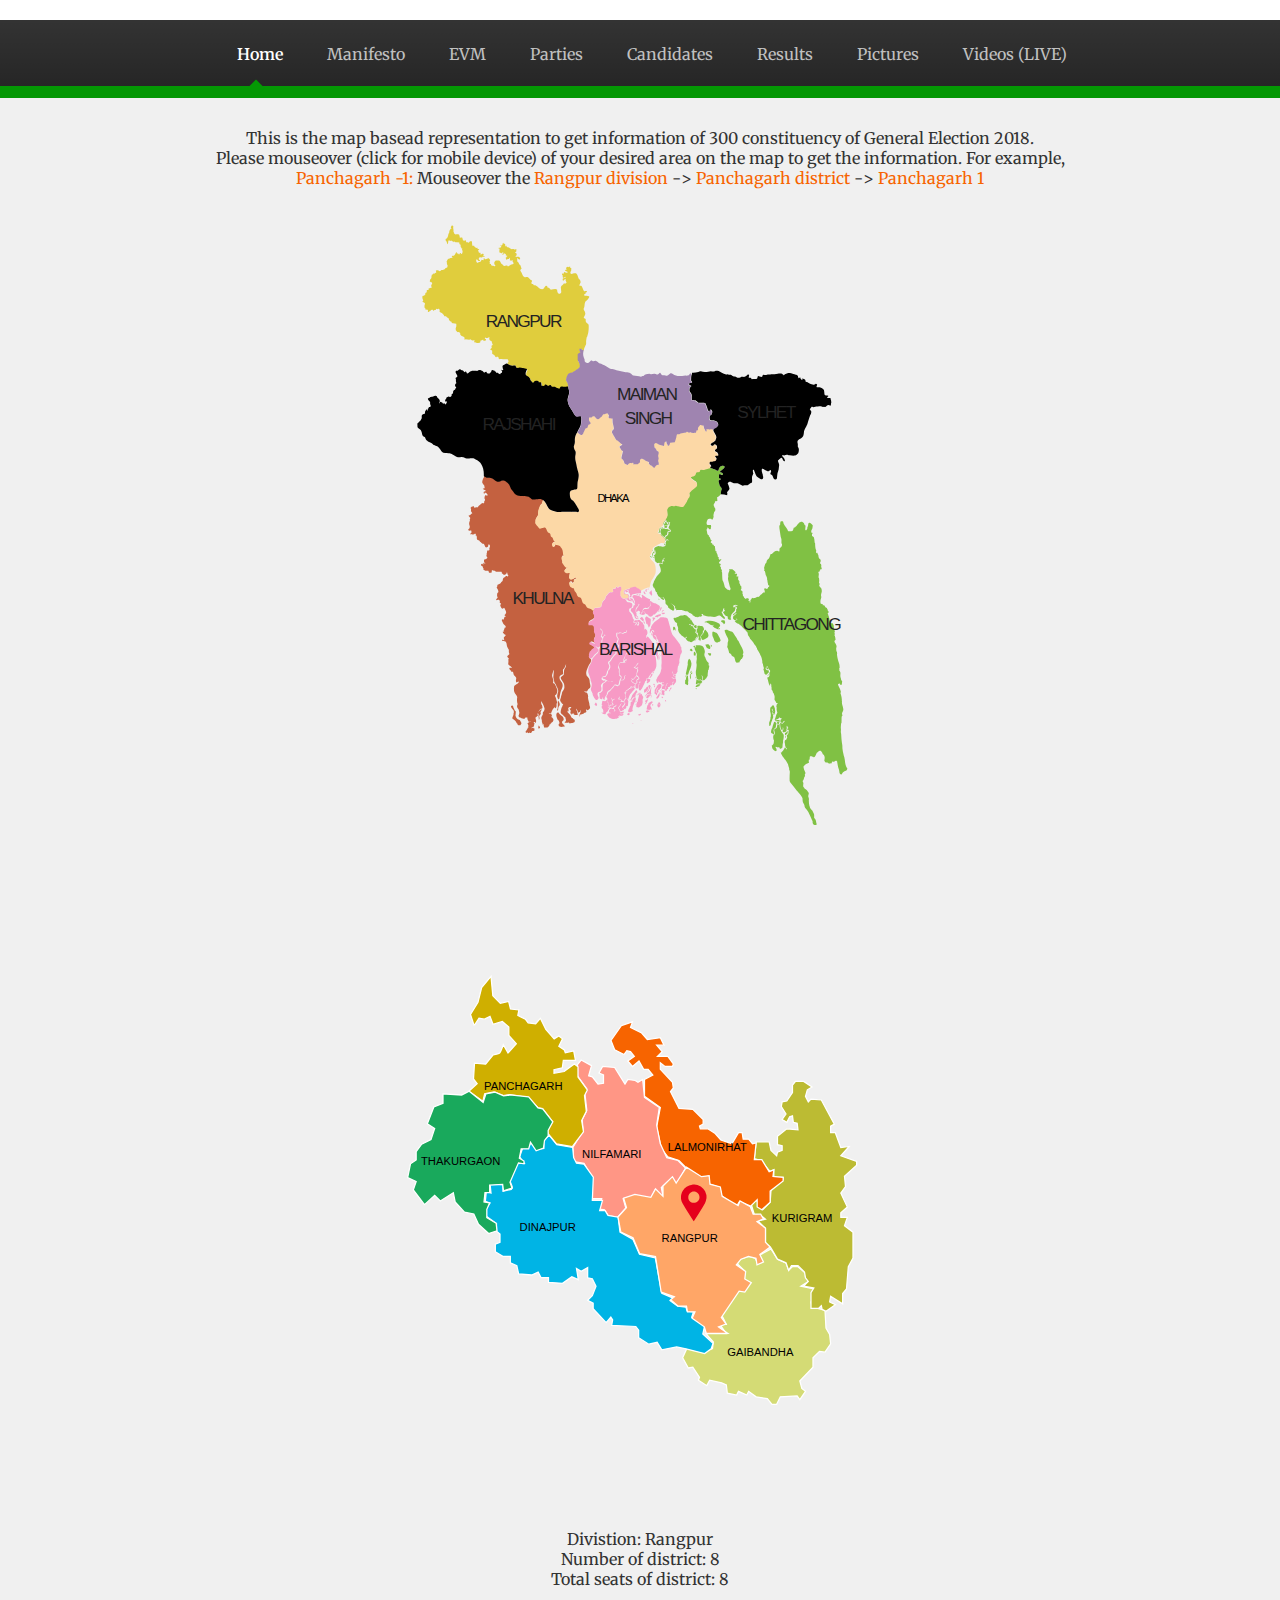
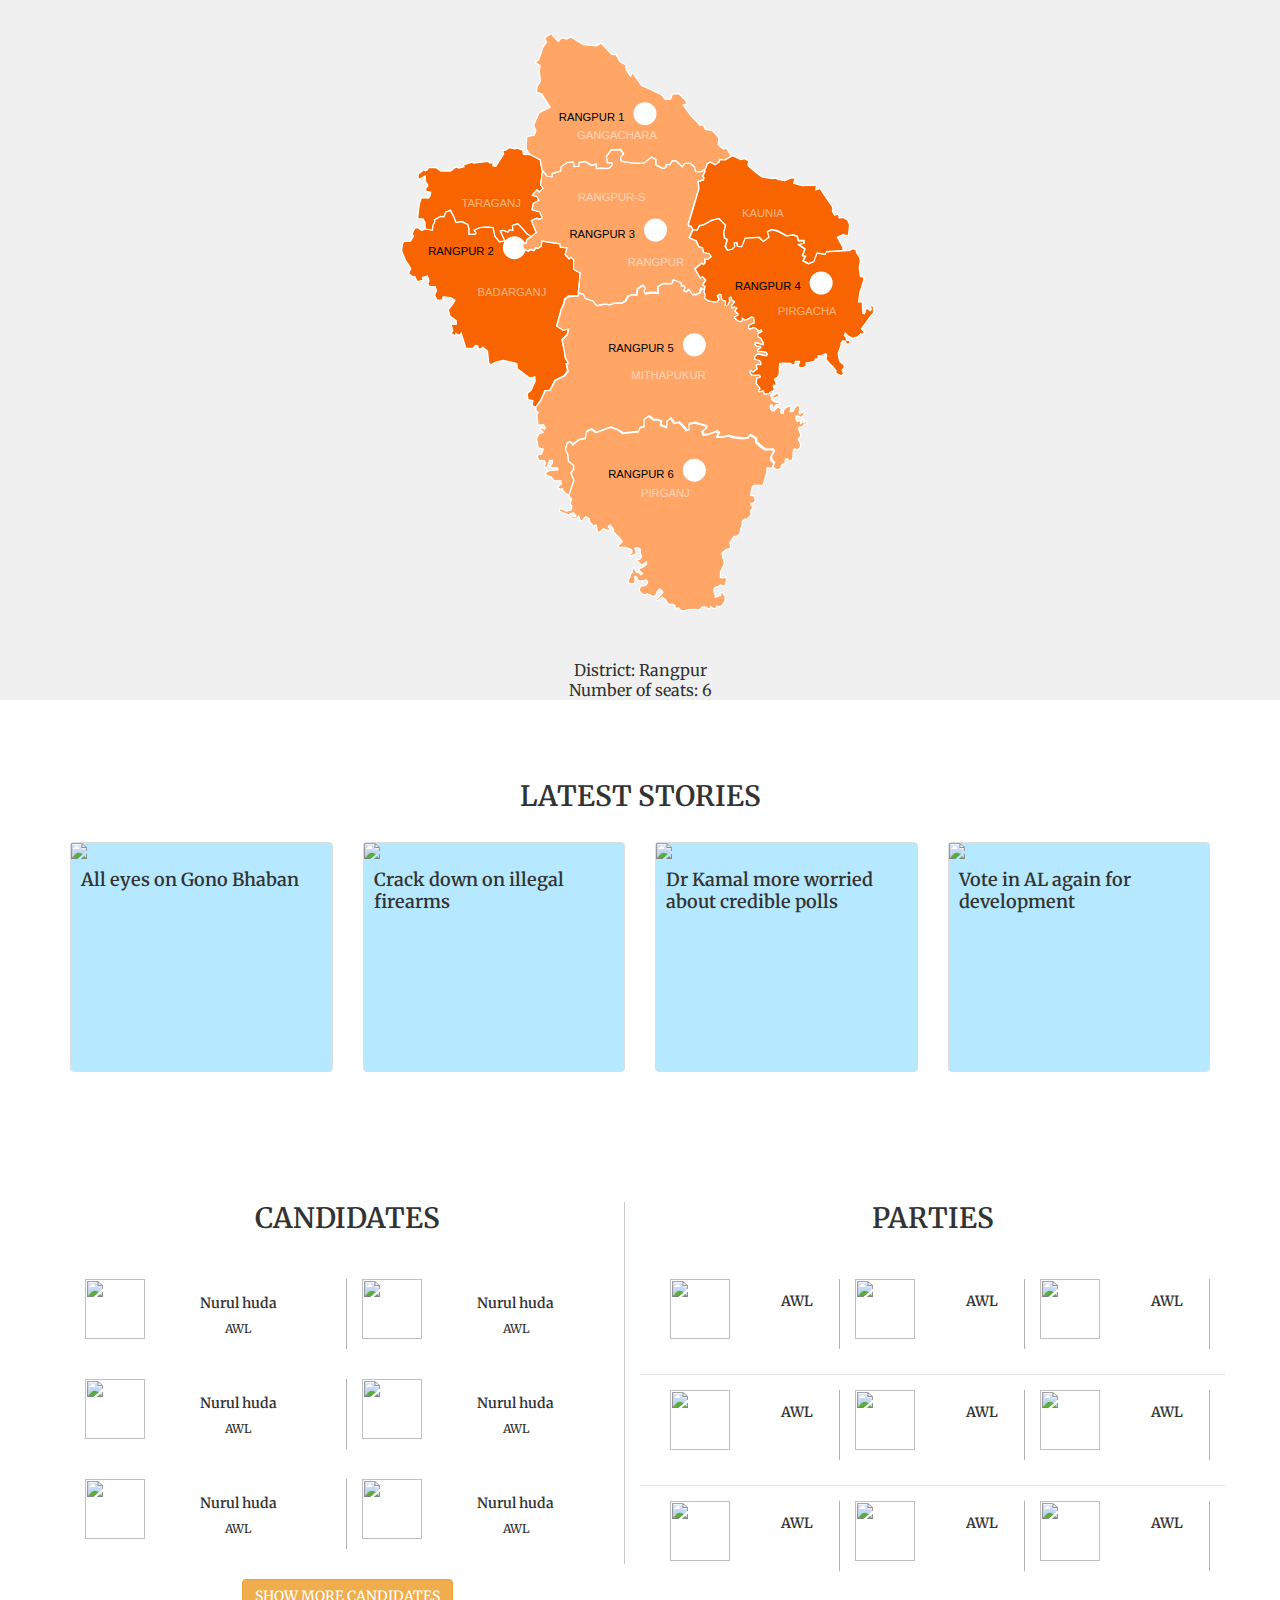
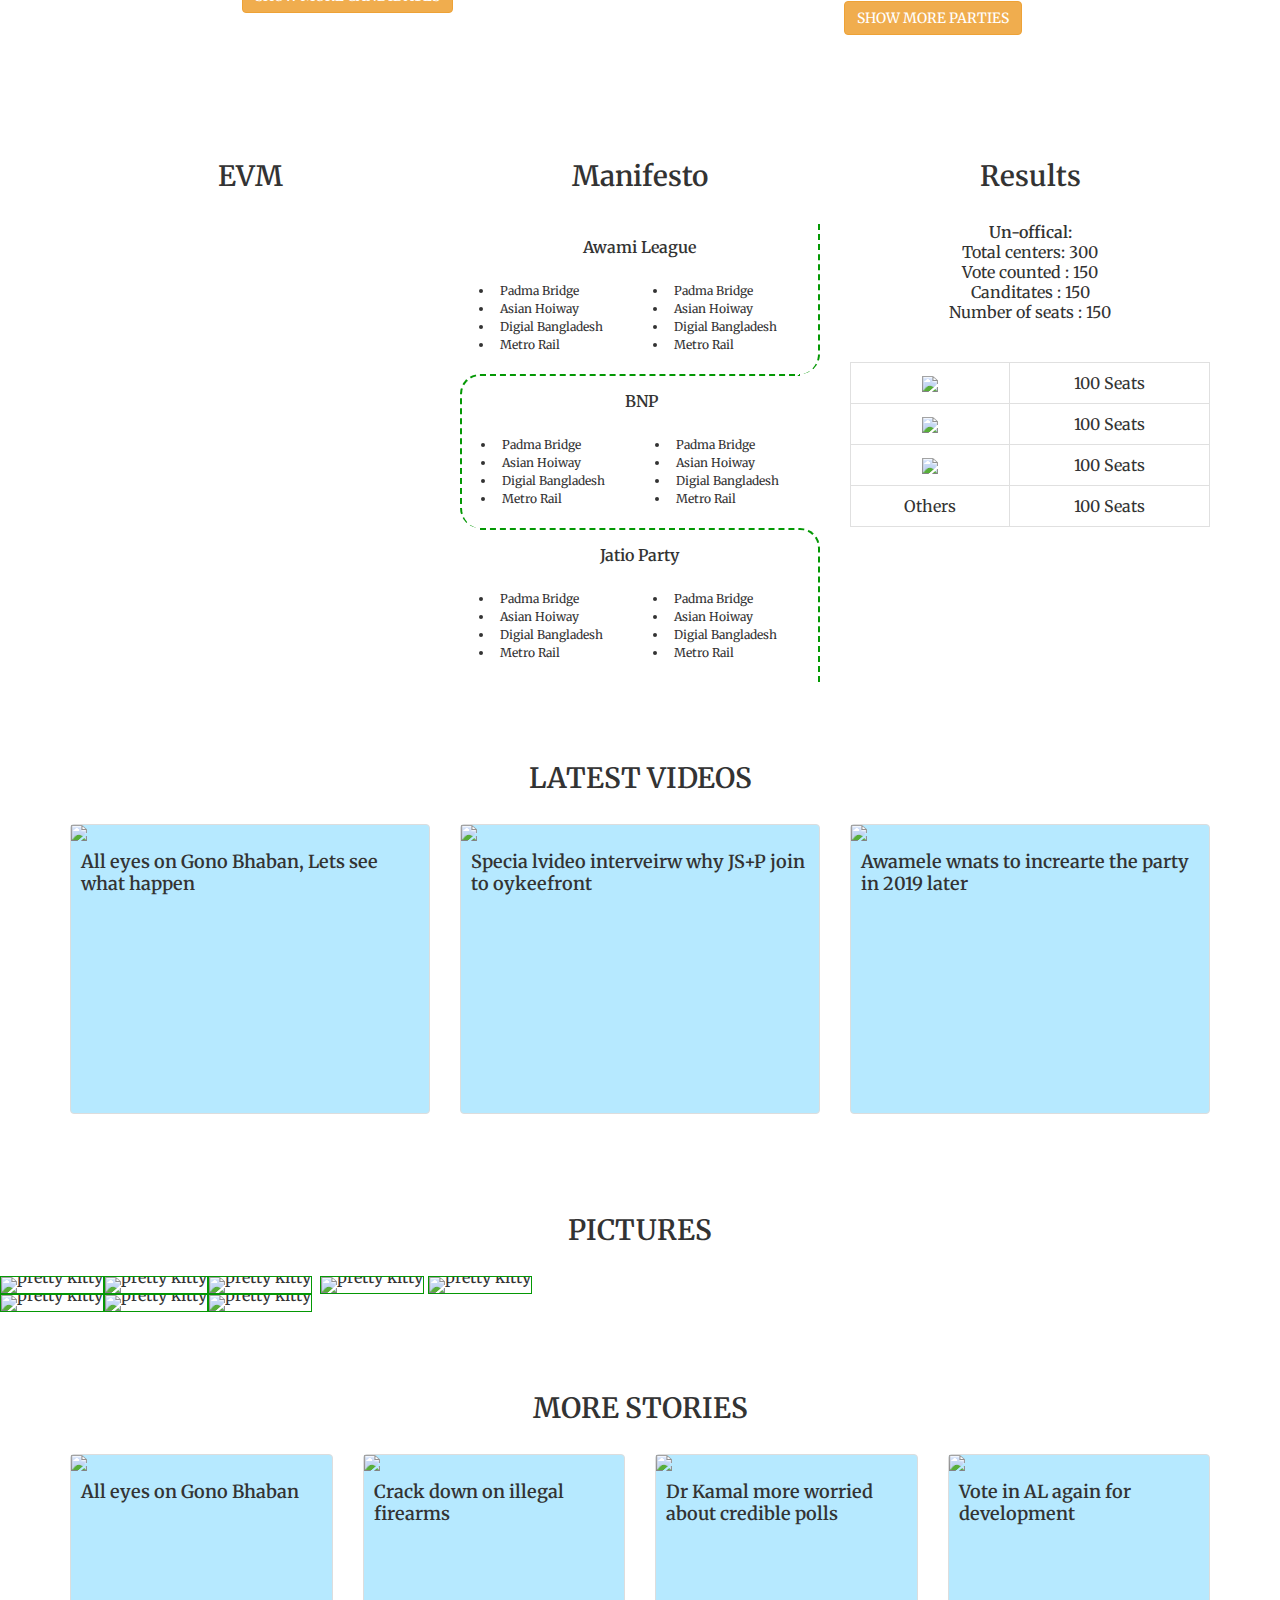
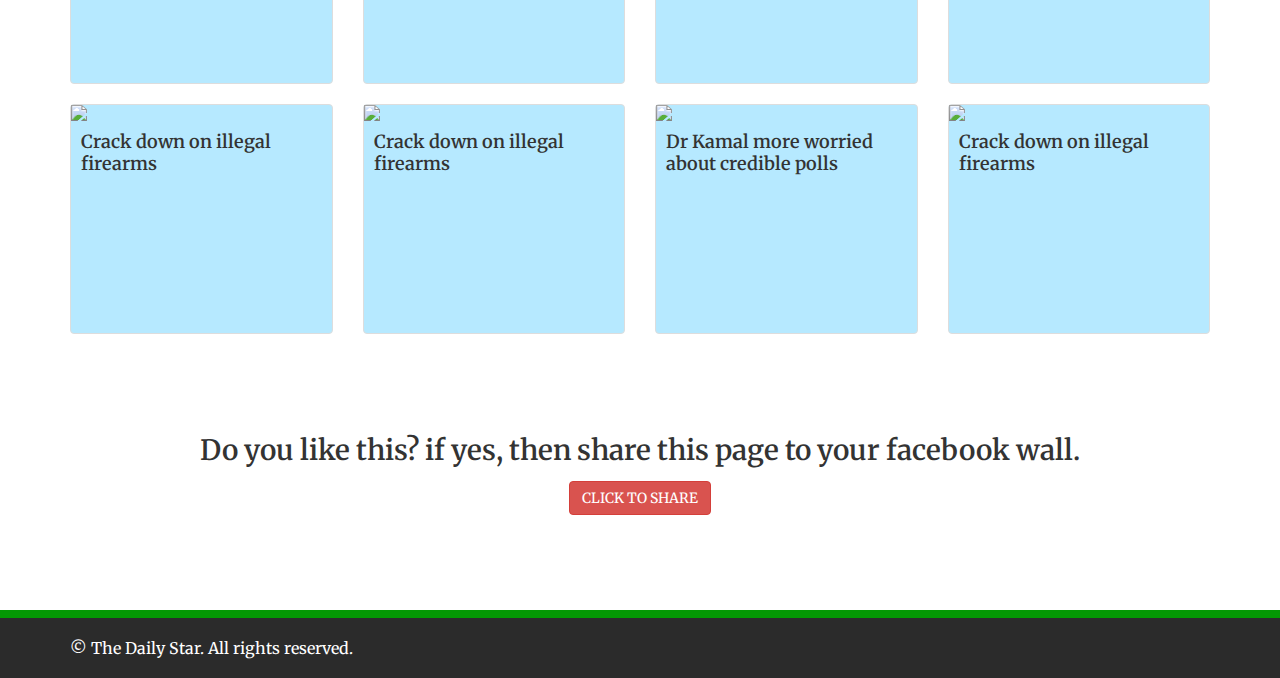
==== commit aa519908: "updated markup pull" ====
--- a/index.html
+++ b/index.html
@@ -52,184 +52,952 @@
 
 
 									<div class="country">
-													    
-											<!-- Generator: Adobe Illustrator 22.1.0, SVG Export Plug-In . SVG Version: 6.00 Build 0)  -->
-											<svg version="1.1" id="country-svg" xmlns="http://www.w3.org/2000/svg" xmlns:xlink="http://www.w3.org/1999/xlink" x="0px" y="0px"
-												 viewBox="0 0 400 600" style="enable-background:new 0 0 400 600;" xml:space="preserve"> 
+		   
+
+										<svg id="country-svg" version="1.1" id="Layer_1" xmlns="http://www.w3.org/2000/svg" xmlns:xlink="http://www.w3.org/1999/xlink" x="0px" y="0px"
+											 viewBox="0 0 300 400" style="enable-background:new 0 0 300 400;" xml:space="preserve">
+										<style type="text/css">
+
+										</style>
+										<g>
 											<g>
-												<g class="division" id="bdiv_rangpur">
-													<path class="st0" d="M31.7,58.8l-1.8-4.6l2.7-3.1l2.6-8.9l2.6-0.2l0.6,6.5l4.4,2.2l0.7,1.9l3.8,2.7l2-0.6l0.8,2.1l3.7-0.1l5.3,6.3
-														l1.8,3.3l3.3,0.4l0.5,2.1L58,72.1l1.4,3.1l6.4-4.3l3.5,0.5l0.8,4.9l4.7,2.9l0.5-1.8l-1.5-3.2l2.5-1.7l1.7,0.4l4.6,5.9l5.6-0.8
-														l2.6-1.7l-2.3-4l-4.1-0.7l-0.8-2l1.1-1.2l-2.5-2.2l-2.2,1.4l-2.7-4.4l4.7-5.4l6.9,5.3l3.9-0.1l1.4,4.6l-1.1,1.3l0.5,0.8l3.4,0.2
-														l-0.1,2l-2.9,0.9l3.6,5.8l-1.1,3.2l3.8,5.9l3.7,0.3l9.3,10l3.5,1.2l2.2-3.7l1.9-0.1l3.6,3.9l3.9-0.9l2.6,4.6l2.5-1.4l-0.6-6.1
-														l2.5-1.3l2.3-0.4l-0.2-3.9l-2,1.2l-1.8-1.5l0.5-4.3l3.2-6.5l3.2-0.5l1.8,2.2l-1.3,3.3l1.1,1.3l4.1-0.7l4,6.3l-0.3,2.4l-1.7,1.8
-														l1,1.1l1.5-0.5l3.2,5.1l1.8-0.3l0.3,1.3l-3.1,1.7l0.4,1.3l3.7-0.3l0.8,2.2l-4.5,5l-0.6,8.9l0.5,4.1l3.2,5.3l0.5,3.8l-1.8,8.7l-1,7
-														l-1.7,4.3l-1.4-2.4l-2.5,0.4l-1.3,5.9l0.3,4.7l1.9,4.3l-1.1,1.9l-3,1.4l-4.2-6.7h-2.3l-2.8,16.7l-4,7.4l-6.4-1.1l-10.6-3.8
-														l-8.3-2.2l-5.9-7.1l0.1-3.9l-16-4l1.1-2.4l-1.1-1.7c0,0-6.5,0.9-6.5,0.5s-8.3-7.4-8.3-7.4l1.4-5.3l-3.2-7.8l-9.3,5.5L48,143.1
-														l-8.5-8.2l0.7-5.7l-3.4-0.3L26,120.2l-0.7-4.2l-3.3-0.9l-6.8,4.2l-4.5-5.4l-0.5-9.3l4.3-6.4l3.2-1.7L17,89.2l5.8-7.6l3,0.8
-														l6.6-3.8l-0.7-4.9l5.9-5.5l3.7-3l2.6,2.8l2.2-3.2L43,57.9l-5.9-1.2l-2.6-1.4l-1.7,1.3l0.4,1.7L31.7,58.8z"/>
-													<text transform="matrix(1 0 0 1 60.4473 125.7554)" class="st1 st2 st3">RANGPUR</text>
-												</g>
-												<g class="division" id="bdiv_maimanshingh">
-													<polygon class="st4" points="153,153.4 151.5,151.3 149.1,151.6 147.8,157.5 148.1,162.3 150,166.6 148.9,168.5 145.9,169.8 
-														144.3,174.4 143.3,178.4 142.6,179.1 140.8,176.2 138.8,179.3 141.2,186.9 145,192.1 141.9,193.6 140,196.2 143,203.9 
-														148.5,206.3 148.2,208.1 145.6,207 145.7,209.3 148.7,210.8 152.2,212 152.2,221.4 150.3,222.8 150.4,228.6 152.2,229.3 
-														157.7,221 159.6,220.6 159.9,217.9 157.6,215.8 159.4,213.6 161,214 162,212.2 163.3,211.9 165.3,216.1 168,215 172.9,210.2 
-														176,210 177,214 180,214.6 180.9,221.8 181.6,224.7 179.6,225.2 179.5,227.7 182.5,232.9 189.1,237.2 189,238.9 186.3,239.1 
-														186.2,240.7 189.8,244.3 189.1,247.1 188.3,248.5 188.4,251.3 190.1,251.3 190.1,255.1 193.6,255.6 195.9,253.6 198.9,253.6 
-														199.3,255.9 202.9,255.5 204.7,253.2 205.1,250.8 207.8,250.8 210.2,253.1 213.5,253.8 213.6,256.3 216,258.7 218.5,258.4 
-														222.8,256.3 223.4,254 221,250.9 222.6,248.1 223.4,244 222.4,241.8 219.7,241.8 217.5,239.4 217.9,237.4 219.9,236.4 225,239.8 
-														226.4,238.3 226.4,236 228.3,236 229.4,239.2 230.9,238.6 232.1,235.9 236,235.6 238.3,229.1 245.3,227.4 247.4,226.2 251,227.6 
-														254.4,226.9 255.8,225.2 258.6,227 264,227 264.5,224 268.7,224.4 273.1,220.9 272.9,217.6 270.9,216.1 266,216.1 265,213.8 
-														265.7,211.7 267.4,210.4 268,207.5 266,205.8 264.9,206.5 264.9,208.1 263.7,208.1 261.6,200.1 255.6,200.1 252.5,198.2 
-														249.8,197.9 249.8,192.3 247.1,189.3 248.5,185.8 249.6,182.7 248.7,178.5 249.4,175.8 248.3,173.9 245.9,176 237.2,176 
-														232.4,173.9 229.7,173.9 227.8,175.8 222.8,175.1 222.2,173 220,173.4 219.9,174.7 214.8,174.5 209.3,174.6 205.1,177.2 
-														196.3,175.4 195.4,173.5 188.7,172.3 176.8,169.8 168.5,164.7 164.9,162.5 160,162.2 157.2,164.3 155.2,163.9 153.2,159 		"/>
-													<g>
-														<text transform="matrix(1 0 0 1 174.4453 196.2769)" class="st1 st2 st3">MAIMAN</text>
-														<text transform="matrix(1 0 0 1 181.3018 216.6997)" class="st1 st2 st3">SINGH</text>
-													</g>
-												</g>
-												<g class="division" id="bdiv_chattogram">
-													<g>
-														<polygon class="st5" points="289.8,410.5 286.9,404.1 280.2,401.8 279.1,402.7 280.6,406.6 282.5,411.1 281.1,416.2 282.4,422.6 
-															288.4,426.3 289.4,430.5 292.3,431.2 295.7,426 295.7,421.8 294.4,417.3 			"/>
-														<path class="st5" d="M252.4,409.1l2.3-0.8c0,0,1.4,2.9,1.8,3.3c0.4,0.4,2.5-0.5,2.5-0.5l4.3-1l1.3-3.6l-1.7-2.8l-3.6-5.1
-															l-7.3-1.3l-2-2.5l-4.7-5.6l-2.8-0.9l-7.4,2.6l0.4,3.9l2.4,4.7l0.1,3.6l4.6,4.7l3.1,0.1l-1.1,1.8l3.3,3l4.4-1.8L252.4,409.1z"/>
-														<path class="st5" d="M261.7,420.4l-2.6-3.9l-5.4-1l-1.9,3.1l2.3,3.8l0.8,11.3l-0.8,7.6c0,0-1.4,11.7-1.5,11.9
-															c-0.1,0.3,2.2,1,2.2,1l3.8-5.2l0.2-4.8l-0.7-1.6l1.8,1.6l1.1,3.1l3-2.5l0.9-4.4l0.1-8.7l-3.9-6L261.7,420.4z"/>
-														<polygon class="st5" points="268.5,403.8 267.4,404 267.5,406.6 268.1,409.6 270.6,413.3 274.7,412.7 275.6,410.7 273,406.4 			
-															"/>
-														<polygon class="st5" points="268.9,399.5 272.7,401.6 274.8,399.8 275.1,397 268,394.7 261.5,394.6 261.5,395.8 263.3,395.8 			
-															"/>
-														<path class="st5" d="M264.5,414.9l-2.3-0.3l-0.6,2.2l1.9,1.7l3.4,0.9c0,0,0-2.8,0-2.9C266.7,416.4,264.5,414.9,264.5,414.9z"/>
-														<path class="st5" d="M385.4,514.9l-2.2-9.5l-0.7-20.6l1.3-8.3l0.6-4.6l-1.7-7.6l-1.1-8.6l-2-4.5l0.7-1l2.2,0.9l0.6-1.3l-0.3-2.7
-															l-1.9-6.7l-1-9.1l-2-10.3l-0.3-6.6l-1.8-1.6v-1.4l1-0.7l0.2-1.4l-1.8-12.4l-1.1-1.7l-2-0.3l-1.8-6.6v-2.9l-0.5-2.8l-6.4-4.7
-															l1.4-9.9l-0.4-4l-1.6-1l-1.2-10.3l1-4l2-1.2l-1.3-8.4l-3.8-6.4l-1.6-12.3l-2.6-6.3l1.2-5l-1.3-3.2h-2.7l-1.5,6.3l-1.5,0.4
-															l-0.1-4.1l-1.7-3.2l-3.5-0.4l-4,4.9l-1.6,3.4l-4.1-0.2l-4.4-8.1l-3.1,1.8l-0.5,3.9c0,0,2.3,8.7,2.2,9.1c-0.1,0.4,0.5,8.1,0.5,8.1
-															l-1.9,0.7l-0.4,3.6l-1.6-0.6l-5.1,2.2l-5,8.9l-2.7,4.5l3.7,8.9l1.5,8.3l-7.2,7.8l-5.9,2.5l-7.5,0.5l-2.4-3.8l-1.7-9.6l-3.6-9.6
-															l-4.5-4.3l-2.8-0.2l-1.7,9l3.3,9.2l-2.5,1.4l-2.5-1.4l-2.3-7l0.1-6.9l-3.2-11.7l-3.8-11.2l-5.2-9.5l-1.8-6.7l3.5,0.4l0.3-3.4
-															l-4.2-0.6l1.5-4.8h3.7l1.4-0.8l-0.3-4.3l1.8-4.6l-2.3-2.9l3.6-5l1.8-2.8l1.8-6.2l-1.6-3.3l-0.4-4.7l-0.1-3.9l1.5-3.6l3.8-5.3
-															l-2.1-0.7l-2.5,0.6l-1.8,4l-7.7-3.5l-2.5,1.3l-5.5-0.2l-4.2,4.7l-4.6,2.8l6,4.8l-0.2,3l-6.6,4.9l-0.2,4.9l-2.8,5.7l-3.1,3.2
-															l-5.1-0.6h-5.6l-2.6,2.9l0.4,4.6l-1.2,3.8l0.8,2.3l2.8,0.5l-0.1,2.4l-1.6,3.5l2,0.6l-0.3,2l-1.4,0.7l-2.1,3.3l-0.7,3.5l-0.1,4.5
-															l-1,1.2l-5.7-0.1l-2.8,1.3l-0.4,6l0.2,3.2l1.1,3l4.3-0.3l2-3.6l1.2-0.4v3.4l-1.8,2.9l-2.5,0.2l0.6,6.5l-3.5,4.3l-3.5,7l5.1,10.8
-															l11,12.2l3.4-0.3h5.6l6.4,0.9l5.4,4.6h6.2l1.8-2.2l3.3,2.5h8.9l2.5-1.1l4.1,3.7l0.9-1.3l-3.4-5l2.5-3.9l1,3.3l-1.2,1.4l1.4,2.9
-															l2.2,0.4v2.9h2.7l-0.1-2.6l0.8-2.1l2.5-2.5l1.1-3.2l-1.1-1.3l0.4-1.1l2.3,0.4l0.2,2.5l-1.6,4.9l-2.9,3.4l2.5,3.6l4.1,2.7l7.2,7.3
-															l-0.2,1.6l3.5,5l9.2,15L314,438l0.9,3.4l1.9,0.3l2-3.6l1.2-0.1l-1.4,5.2l-1.4,1.3l0.9,5.7l1.4,0.9l0.3-1.2l1.1,0.3l0.3,4.3l2,4.7
-															l0.5,4.4l1.2,3.2l1.5,0.5v1.3l-1.4,0.1c0,0-0.1,5.1-0.1,5.3c0,0.2,0.9,2.3,0.9,2.3l-1.1,1.6l-1.7,5.8l-2.9,6l-0.2,3.4l2.2,1.4
-															l-0.1,1.8l0.5,7l-2,2.4l1.4,3.5l2.4,0.9l0.9-3.1l2.5,1l2.3-1.1c0,0,1.1-5.9,1.1-6.2c0-0.3-0.4-5.5-0.4-5.5l-2.6-3.9l-0.8-3
-															l0.8-0.4l2.4,4.6l2.7-0.1l0.8-5.6l1.2-0.1l0.2,7.2l-1.5,1.8l0.6,2.5l-2.6,2.7l0.3,3.9l2.1,3.5l-1,0.7l-1.2-1.6l-3.5,4.9l5.8,8.6
-															l2,7.4l-0.3,5.7l0.3,3.2l11.3,14.3l0.1,3.3l1.2,3.2l3.6,5.7l3.7,7.6l0.5,2.5l1.4,2.5l1.9-0.3l-0.3-3.5l-1.4-2.8l-1.2-4.3
-															l-3.4-6.9l-1.1-11.8l-4.1-4.7l-0.9-5.3l1.8-3l1.4-4.6l-1.8-2.6l0.3-3.7l3.6-2.3l0.9-3.5l0.3-2.7l4.1,0.6l1.6-2.2l2.6-3.1l4.1,2
-															l0.9,5.8l2.5,2.8l3.5,0.9l2.4-2.2l2.6-0.5l2.1,11.4l2,1.4l1.4-2.2l3-1.4l1.3-2L385.4,514.9z"/>
-													</g>
-													<g>
-														<text transform="matrix(1 0 0 1 290.0391 390.085)" class="st1 st2 st3">CHATTOGRAM</text>
-													</g>
-												</g>
-												<g class="division" id="bdiv_khulna">
-													<path class="st4" d="M63.9,267.2l5.1,1.2l2.4-0.1l3.2,2.3l2.3,0.7l3.9-1.4l3.9,1.4l2.1,4.1l0,3.2l0.1,2.3l3.6,2.8l4.1,0.5l5.1,3.6
-														l4.2,0.1l6.2,4.9l2.6-0.7l1.9-0.2l-1.4,3l-0.4,4.8l-2.3,4.5v2.2l4.6,5.4l3.9-1.1l7.4,8.9l1.6,3.5l-2.1,1.5l-0.6,2.4l1.7,1.1
-														l1.6-1.9l3.9,0.5l2.4,3l1.6,6.7l-0.8,0.8l-1.5,0l0.8,5.5l2.6,2.9l2.6,0.7l-0.2,1.2l-3.1,1.7l1,1.9l3.6-0.3l0.2,2.7l-0.8,0.4
-														l0.2,2.8l1.9,0.6l2.8-2.5l1.7,0l0.1,2.4l-2.8,3.7l-1.6-0.7l-1.3-1.4l-0.9,1.1l1.1,3.2l3.1,1.7l1.1,3.2l3.6,4l2.1,1.4l1.6,3.5
-														l3.4,3.7l3.1,2.5l2.6,1.1l-0.7,0.9v1.5l1.1,1v3.7l-5.1,3.1v2.9h3.9l1,0.8v5.7l0.9,1.2l0.6,1.9l-1.3,2.1l0.3,1.8l1.2,2.3l-0.5,0.8
-														l-3.1-2.2l-2.1,0.8l0.2,1.5l4.1,2.5l-0.2,1l-1.8,1l-1.8,2.2l-1.2,3.4l0.4,2l1.5,1.1l-0.6,2.7l-2.7,4.1l-2,4.5l0.6,2.4l1.8,2.8
-														l0.7,0.8l0.7,7.8l-2.5,2.9l-1.9,0.7l-1.3,0.1l0.3,0.9l3.5,2.3l0.3,4.6l1.3,4.7l0.3,2.6l-2.4,2.1l-2.7,3.4l-3.6,2l-3.3-1.5
-														l-5.1-1.6l-1.3-1.6l0.5-2.6l-1.3-0.3l-1.3,3.2l6.6,7.2l0.1,2.2l-3.4,1.1l-5.1-1.6l-1.6,0.9l0.8,2.2l3,1.6l-0.9,0.7l-3.9,0.8
-														l-2.1-2l0.3-2.8l-2-4.1v-4.7l1.2-2.2l-0.2-7.8l-0.5-1.9l-1.5-3.7l-0.2-1.4l-1.2,1.1l1.4,4.3l-0.3,6.4l-1.8,0.1l-2.7,5.1l0.7,2.6
-														l1.6,3.2l-1.3,2.2l-3,3.7l-1.7,1.2l-2.4-0.4l-2.3-6.4l-2.1-3.2l-0.9-2.8l1.1-2.7l-2.3,2.6l0.2,2.8l-1.7,1.2l0.3,5.8l0.1,4.7
-														l-0.3,2.2l-2.8,1.8l-4.5-0.9l2.4-4.1l-0.5-3.4l-2.1-3.2l0.9-2.4c0,0,1.1-3.9,1.1-4.1c0-0.2,0.3-5.5,0.3-5.5l-0.9,0.1l-1.6,6.6
-														l-1.8,3.4h-3l-2.5-2.4l-0.1-4.6l-1.6-4l0.1-9.3l-2.3-2.3l-1.4-5.2l3.3-3.7l-0.3-5.5l-2.1-2.6v-2.2l-3.7-2l-0.1-1.9h2l-2.9-2.9
-														l0.7-7.8l0.7-2.4l-3.7-9.1l-2-3.1l1.6-2.6l-2.1-2.6l1.6-4.5l0.1-2.1l-2.7-2.6l-0.1-2.4l1.8-1.4l1.7-3.6l0.1-3.8l-1.4-1.6h-2.2
-														l-1.8-3.5l0.1-3.9l-2-0.5l-0.3-4.6l1.4-2.9l-1.2-1.8l0.6-3.5l4.1-4.7l3-3.5l2,0.3l-0.3-3l-2.3,1.2l-2.7-0.6l-1.8-1.7l-7.4-1.5
-														l-0.4,2.2l-2.4,0.3l-4.6-2.6l-2.2-4.1l2.5-2.5l0.4-2.4l2.6-2l-0.5-4.5l2.9-2.2l1.5-3l-1.3-1.4l-3,2.8l-8.2-7.7l-1-4.5l-2.4,0.9
-														l-2.7-1.4l-1.2-3.4l0.9-7.7l0.2-3.4l-1.4-1.4l1-1.2l2.4-1l-1.3-4.3l1-1.8l5.3,0.7l3.1-3.8l3.2-2.2l-0.9-3.6l-0.3-2.9l0.1-5.3
-														l-1-4.1L63.9,267.2z"/>
-													<g>
-														<text transform="matrix(1 0 0 1 89.0313 397.4727)" class="st1 st2 st3">KHULNA</text>
-													</g>
-												</g>
-												<g class="division" id="bdiv_dhaka">
-													<g>
-														<path class="st6" d="M272.5,246.2l0-1.8l-2.2-1.3l-0.1-1.7l2-1.1l-0.2-2.2l-1.4-1l-2.4,1.7l-1.7-0.9l-0.1-2l3.9-2.7l0.6-2.9
-															l-0.5-2.3l-1.6-1.8l0-2l-4.2-0.3L264,227h-5.5l-2.7-1.8l-1.5,1.7l-3.4,0.8l-3.5-1.4l-2.1,1.2l-7,1.6l-2.3,6.5l-3.8,0.3l-1.3,2.8
-															l-1.5,0.5l-1.1-3.2l-1.8,0l0,2.3l-1.5,1.6l-5-3.4l-2,1l-0.4,2l2.2,2.4l2.7,0l1.1,2.2l-0.9,4.2l-1.5,2.7l2.4,3.1l-0.6,2.3
-															l-4.2,2.1l-2.5,0.3l-2.4-2.3l-0.1-2.6l-3.2-0.7l-2.5-2.2h-2.6l-0.4,2.4l-1.8,2.2l-3.6,0.4l-0.4-2.3l-3,0l-2.3,2l-3.5-0.6l0-3.8
-															l-1.6,0l-0.1-2.8l0.8-1.4l0.7-2.8l-3.7-3.6l0.1-1.6l2.7-0.2l0.1-1.7l-6.6-4.3l-3-5.2l0-2.5l2.1-0.6l-0.8-3l-0.8-7.1l-3-0.6l-1-4
-															l-3,0.2l-5,4.8l-2.6,1.1l-2-4.2l-1.3,0.3l-1,1.8l-1.6-0.3l-1.8,2.2l2.3,2.1l-0.3,2.7l-1.9,0.4l-5.4,8.3l-0.2,0l-0.5,1.8v3.3
-															l0.9,0l-0.1,2.6l-1.2,1.5l-0.4,2.6l1.4,3.4l2.6,2.5l0.5,4.9l0.3,5.8l1.1,0.6l-0.1,2.6l-0.8,1.9l-1.3,0.2l0.6-1.3l-0.4-3.6l-0.7-1
-															l-1.5,0.4l-0.4,1.7l1.3,2.7l-2.1-2.2l-0.4-3l1.6-1.1l0.9-5l-0.1-1.5l-2.1-1.5l-1,2.6l-1.4,3.5l-0.1,3.9l1.8,3l0.6,3.8l0.6,3.2
-															l-1.3,2.9l-1.3,0.8l-0.1,5.5l-5.4,0.9l-0.8,2l0.7,4.5l4.3,4.8l2.4,4.4l-0.1,3.5l4.3,5.6l2.5,1.3l5,1.7l2.1,4.9l2.1,1.4l7.3,2.6
-															l3,1l3.1,3.2l1.3,4c0,0,6.8,5.4,7,5.3c0.1,0,2.1,2,2.1,2l4.3,1.4l5.2,1.3l4.5,1.1l4.6-0.2l3.3,2.2l1.6-3.5l0.5-4.7
-															c0,0,0.5-3.4,0.5-3.5c0-0.2-3.1-4.1-3.1-4.1l2.2-1.2l1.6,0.6l1.2,4.3l0.7,3.5l4.1-2l3.5-1.3l-3.4-6l-0.9-1.2l-4.2,2l-0.3-2.8
-															l4.6-2.4l3.5-6l2.2-3.5l1.6-3.4l-0.4-5l0.8-3.6l2.6-1.2l5.8,0.3l5.1,0.9l2.7-2.6l2.7-5.7l0.3-4.8l6.5-5l0.2-3.1l-5.9-4.8l4.6-2.8
-															l4.3-4.8l5.3,0.3l2.7-1.4l1,0.6l0.3-2.3l-0.5-1l-0.2-1.2l1.3-1.6l3.2,0.4l1.1-2.6l-1-2.2L272.5,246.2z"/>
-														<path class="st6" d="M213.1,346.2l-3.2-4.1l-4.7-1.3l-5.5-3.4l-4.1,1.4l-3,0.8c0,0-0.5,3.4-0.6,3.5c-0.1,0.2-1.8,0.5-1.8,0.5
-															s-2.6,4.9-2.6,5.1s-3.4,0.3-3.4,0.3l-1.6,1.4l-4.1-0.3l-1.5-2.6h-1.8l-0.8-0.7l1.1-0.5l3.4-0.4l0,2.7l1.8,0.1l0.7-1.8l4.8,0.5
-															c0,0,2.1-3.2,2.2-3.5c0.2-0.2,0.7-2.6,0.7-2.6l1.4-0.3l0.2-4l3.2-0.9l-1.2-1.3l-4.4-0.3c0,0-2.8-2.3-3-2.6
-															c-0.2-0.3-1.9-0.4-1.9-0.4l-0.2,1.9l1.4,1.7c0,0,0,3.2,0,3.3c0,0.2-1.5,2.5-1.5,2.7s-3.8,0.7-3.8,0.7l3-1.9l0.6-2.3l-1.8-3.7
-															l-1-5.1l-0.1-2.5l-2.5-3.2l-1.6-1.9l-5.3-1.9l-0.9-0.1c0,0,0.7,2.4,0.7,2.5c0,0.1-1,0.1-1,0.1l-2.7-3.6l-3.9-3.9l-2.6-0.8l-4-1.1
-															l-5.3-5.3l-1.8-0.5l-2.2-1.5l-3.4-3.4l-5.5,0.2l-3.3-2.1l-4.9,0.1l-1.4,1.9l-1.2,0.1l-5.7-5.9l-0.7-2.4l-1.7-3.1h-2.4l-2.2,1.4
-															l-1.5,2.8l0.1,0.2l-0.4,4.9l-2.3,4.6l0,2.2l4.6,5.3l3.9-1.1l7.3,8.8l1.6,3.5l-2.1,1.4l-0.5,2l0,0.5l1.7,1l1.6-2l3.9,0.5l2.4,3
-															l1.6,6.7l-0.8,0.8l-1.5,0l0.7,5.4l2.7,2.9l2.5,0.7l-0.2,1.2l-3.1,1.7l1,1.9l3.6-0.3l0.1,2.7l-0.8,0.4l0.2,2.8l1.9,0.6l2.8-2.5
-															l1.7,0.1l0.1,2.4l-2.7,3.7l-1.5-0.6l-1.3-1.4l-0.9,1.1l1.1,3.3l3.1,1.7l1,3.2l3.6,4.1l2.1,1.3l1.6,3.6l3.4,3.7l3,2.5l2.6,1.1
-															l1-2.1l5.1-1.2l1.4-4.7l6.1-8.3l2.8-0.7l2.6-3.7l3.6-0.8l2,1l-1.2,4.6l0.8,2.6l3.3,2.7l4.3-0.6c0,0,0.3-2,0.2-2.4
-															c-0.1-0.5-4.5-1.8-4.5-1.8v-2.4l4.9-1.4l5.4-1l5.3,3.2l0.5-3c0,0,4,0.2,4.2,0.1s0.7-2.7,0.7-2.7l-0.8-2.2l0.3-6.2L213.1,346.2z"
-															/>
-													</g>
-													<text transform="matrix(1 0 0 1 166.1807 279.8306)" class="st1 st2 st7">DHAKA</text>
-												</g>
-												<g class="division" id="bdiv_rajshahi">
-													<polygon class="st8" points="7.4,222.9 4.7,219.2 8.4,214.2 7.9,210.8 17,203.1 14,196.4 21.2,193.3 26.9,200.8 30,201.5 
-														31.4,199.2 29.5,197.1 32.2,194.4 34.9,195.4 38.1,188.5 39.7,186.8 39.1,181.6 39.2,177.7 41,176.4 38.7,172.2 43,169.8 
-														48.2,172 49.6,174.4 52.6,171.5 60.9,170.6 65.3,173.2 68.7,174.2 71.1,170.8 74,170.9 78,174.1 80.8,172.4 80.5,169.7 81,166.9 
-														83.7,165.2 85.5,165.2 101.5,169.2 101.4,173.1 107.2,180.2 116.8,182.7 126.2,186.2 132.6,187.3 132.4,189.4 131.5,192.5 
-														134.6,198.1 138.4,206.7 138.5,209.6 141.1,212.3 141.7,223.6 143.8,226.4 143.9,238.6 145.8,254.7 146.3,259.2 147.2,260 
-														147.1,264.8 143,272.5 140.5,274.8 139.6,276.2 140.1,278.9 140,285.5 139.7,286.7 143.2,291.9 147.2,292.9 147.6,293.7 
-														147.2,295.1 140.5,295.3 136.3,294.2 133.6,296 129.1,296 122.2,291.8 118.4,286.2 113.2,284.7 108.6,285.2 104,281.6 97.3,281 
-														93.6,280.8 88.4,275 87.4,269.8 84.8,265.8 81.8,266.4 78.1,269 73.7,266.6 72.1,265 66.4,263.6 65.4,260.8 64,254.7 56.3,248.9 
-														50.3,248.7 44.5,247.1 39.7,247.1 31.9,243.1 28.9,243.3 26.2,241.1 21.1,237.8 13,233.2 8.4,225.5 		"/>
-													<g>
-														<text transform="matrix(1 0 0 1 42.0195 234.4917)" class="st1 st2 st3">RAJSHAHI</text>
-													</g>
-												</g>
-												<g class="division" id="bdiv_barishal">
-													<g>
-														<path class="st9" d="M217.9,428.6c0,0-1.6-6.9-1.6-7.4c0-0.5-0.9-7.2-0.9-7.2l-5.5-6l0.1-5.6l-2.4-1.3l-0.5-6.7l1.3-1.1l1.3,3.9
-															l2.4,1.5l0.4-6.6l-3.2-1.5l-2,1.1l-2.5-1l-1.8,1.2l-1.8-2.5l-0.6-3.9l2.4,0.2l0.6,2.8l2.5,1.1l2.6-1.9l4,2.9l2-0.8l5.4-3.8
-															l1.8-4.3l-2.3-2.2l-11.4-6.3l-4-3l0.9-3.5l-5.3-3l-4.8,0.7l-5.1,1.6v2.5l4.6,1.7l-0.4,2.7l-0.8,0.2l-3.4,0.4l-3.3-2.7l-0.8-2.6
-															l1.2-4.6l-2-1l-2.1,0.4l-1.5,0.3l-2.6,3.8l-2.7,0.5l-1.2,1.6l-5.1,7.1l-0.4,1.5l-0.9,2.9l-5,1.3l-1.1,2.1l-0.4,0.4l0,0.3l-0.2,0
-															l-0.1,0.2v1.6l1.1,1l0,3.7l-5,2.9l0,3l3.6,0l1.1,0.9l0.1,5.8l0.7,1.1l0.6,2l-1.4,2l0.4,2.1l1.2,2.1l-0.5,0.7l-3.1-2l-2,0.9
-															l0.2,1.3l4.2,2.6l-0.4,1l-1.7,0.7l-1.7,2.2l-1.6,3.3l0.5,2l1.7,1.8l1.3,1.7L160,433l-2.6,5.5l2.2,5.8l1.7,6.2l-1,4.6l2.9,7.5
-															l2.5,2.4l1.2-2.5l1.1,1.4l3.6,0.1l1.9-2.2l0.8,2.5l-1.1,2l-2.9-0.1l-0.8,4.7l1.1,2.7l-1.1,3.2l4.2,1.5l4.3,2.6l4.6,0.4l3.7-2.7
-															l3-1.4l-0.4-3.4l2-1.6l2-3.2l0.3-3.5l1.8-5.7l4.7-5.7l2.6-0.4l0.3,1.4l1.9,0.5l2.1-3.5l2-3.9l5.7-6.9l3.8-6L217.9,428.6z"/>
-														<path class="st9" d="M239.8,416.9l-8.3-11.1l-2-8.3l-1.1-5.5l-4.1-1.6l-3.1,0.6l-5.5,5l-3.2,5l1.3,5.3l3.9,6.3l4.1,9.6l1.2,10.9
-															l-1.6,7.5l-3.7,4.8l0.2,5c0,0-1.8,4.8-1.8,6c-0.1,1.1,0.2,3.8,0.8,4.4c0.6,0.6,1.7,2.4,1.7,2.4l6-3l5.8-5.2l5.1-5.8l-0.2-9.4
-															l3.4-7.4v-6.4l2.1-4.6L239.8,416.9z"/>
-													</g>
-													<g>
-														<text transform="matrix(1 0 0 1 170.4033 419.791)" class="st1 st2 st3">BARISHAL</text>
-													</g>
-												</g>
-												<g class="division" id="bdiv_sylhet">
-													<path class="st10" d="M248.3,173.9l8.5-1.7l10,0.1l5-0.8l7,3.7l5-0.5l4.3,2.9l4-0.2l6.8-2.8l0.8,0.1l0.5,2.8l1.9,0.8l5-0.2l1-2.8
-														l1.7,0.5l0.7,1.1l1.4-0.4l0.7-2.3l17.3-1.1l1,1.5l1.4-0.2l1.2-1.8l7.1,0.6l5,3.7l6.5,4.3l6.4,2.1l1.6-1.3l1.4,0.9l-0.6,2.6l3.8,0
-														l2.8,1.1l0.2,5.6l2.8,0.3l0.6,1.6l-1.6,1.2l0.7,0.4l2.5-0.6l0.9,1.9l-0.6,3.2l-4.8,2.5l-6.7-0.2l-5.5,0.5l-2,2.2l1.8,2.3l-2,6.1
-														l-4.2,9.3l-0.5,2.9l-0.2,3.5l-1.8,2l-3.4,0.9l-0.4,3.5l1.2,4l0.2,2.8l-1.7,3.4c0,0-5.2,0.4-5.3,0.3c-0.1-0.1-7.6-0.2-7.6-0.2
-														l1.5,1.8l1.4,2.9l-0.7,1.4l-1.8-1.8l-1.8-1.9l-1.9,1.6l-0.2,1.4l1,2.4l-0.8,6.4l-1.4,5.5l0.3,1.8l-3.4-0.3l-3.4-5.6l1.7-1.4
-														l-1.1-1l-2.5,1.9l-3.2-2.7l-2.4,0.4l1,4l1,3.9l-0.5,1.4h-2.2l-3.6-3.9l-1.2-3.8l-1.4-1.3l-1.1,0.7l0.9,2.1l-0.8,3.3l-0.3,5.5
-														l-3.1,3l-4.9,0.3l-3.9-2.2h-3.8l-3.4-2.1l-2,0.6l-0.5,2.4l1,3.2l-0.6,2.9l-1.8,2.5l-5,0.4l-0.5-1l1.1-3.7l-1.5-3.3l-0.5-4.6
-														l-0.1-3.9l1.6-3.7l3.8-5.2l-2.1-0.7l-2.6,0.6l-1.8,4.1l-6.5-2.9l0.1-2.4l-0.6-2.1l1.3-1.7l3,0.6l1.2-2.5l-1-2.4l2.5-1l0-1.7
-														l-2.2-1.4l-0.2-1.8l1.9-0.9l0.1-2.2l-1.4-1.1l-2.6,1.6l-1.6-0.8l-0.2-1.9l3.9-2.7l0.6-2.8l-0.4-2.3l-1.7-1.9v-2l4.4-3.5l-0.2-3.2
-														l-2-1.6l-4.9,0l-0.9-2.4l0.7-2l1.7-1.3l0.6-2.9l-2-1.6l-1.1,0.7v1.6l-1.2,0l-2-8h-6l-3.1-1.9l-2.7-0.3v-5.6l-2.6-2.9l0-0.3
-														l2.4-6.4l-0.8-3.9l0-0.6l0.6-2.4L248.3,173.9z"/>
-													<g>
-														<text transform="matrix(1 0 0 1 281.3789 214.3345)" class="st1 st2 st3">SYLHET</text>
-													</g>
+												<g>
+													<path class="st0" d="M26.9,50.9l0.5,0.1l0.4-0.4l-0.3-0.9c1-0.6,1.4-0.2,2.3,0.2c0.4-0.1,0.9-0.4,1.1-0.7
+														c0.5,0.2,1.4-0.3,1.9-0.5c0.3-0.8,1.1-0.6,1.5-1l0.3-1.1l-0.5-1.2l0.1-0.4c-0.1-0.2-0.3-0.8-0.2-1c0.5-0.4,0.5-1.3,1-1.5
+														c0.1-0.1,0.4-0.1,0.5-0.1c0.3-0.1,0.6-0.3,0.9-0.4l1.1-0.1v-0.3L37,41.2l0.4-0.5h0.9c0.8-0.6,1-1.7,1.6-2.5l0.2,1l1,0.2l0.2,0.5
+														l0.4-0.1l0.2-0.7l0.8-0.1l-0.2,0.8l0.7-0.4c0.1-0.2,0.2-0.4,0.2-0.7l0.5-0.4l-0.1-0.2h-0.5c0-0.2,0-0.6,0.2-0.8l-0.1-0.2h-0.2
+														l0-0.2v-0.2l0.2-0.4l-0.2-0.1l-0.3,0.1c-0.1-0.1-0.2-0.3-0.2-0.4l0.1-0.3l-0.3-0.1v-0.3l-0.2-0.3l0.1-0.4c0-0.2-0.2-0.6-0.4-0.7
+														l-0.3-0.1l-0.1-0.2l0.1-0.6c-0.5-0.3-1.7-0.4-2.4-0.3c-0.2-0.1-0.8-0.6-1-0.6l-0.2,0.5l-1.1-1l-0.4,0.3l-0.4-0.1v-0.1
+														c-0.3-0.1-0.7-0.1-1-0.1L35,31.7l-0.2,1.7l-0.2,0.3l-0.2-0.2c-0.2-0.5-0.5-1.7-1-2c-0.1-0.2,0-0.6,0-0.9l0.8-0.4
+														c0.4-0.7,0.6-1.4,0.8-2.2c0,0,0-0.1,0-0.2l0.6-1.2c-0.3-0.8,0.8-2.5,1.4-2.3v-0.1L36.6,24l-0.1-0.2c0.1-0.2,0.3-0.9,0.3-1.1
+														c0.2-0.1,0.5-0.1,0.7-0.2c0.1,0.1,0.3,0.2,0.4,0.3c0,0.1,0.1,0.4,0.1,0.4c0,0.2-0.1,0.5-0.1,0.8c0,0.4,0.2,0.8,0.2,1.2
+														c0,0.3,0,0.7,0,1.1c0,0,0.5,1,0.5,1.1c0.2,0.1,0.4,0.3,0.5,0.3s0.5,0.2,0.5,0.2c0.1,0,0.3-0.1,0.4-0.1c0.4,0,0.9,0.1,1.4,0.1
+														c0.3,0.5,0.5,1.4,0.5,1.9c0.5,0.1,1-0.2,1.5,0l0.4,1.7c0.5,0,0.5-0.1,0.9,0.1l0.9-0.2v0.5l0.1,0.2c0,0.1,0,0.4,0.1,0.5
+														c0.7,0.1,0.9,0,1.5,0.3c0.2-0.4,0.4-0.8,0.7-1l1,0.1l0.2,0.2c0,0.8,0.1,1.6,0.2,2.4h0.9l0.2,0.1l0.1,0.4l0.9,0.8
+														c0.2,0.1,0.8-0.1,1-0.1l0.1,0.4l-0.2,0.3c0.3,0.1,1,0.2,1.1,0.4v0.3h-0.7c0.2,0.3,0.4,1,0.4,1.4l0.3,0.2h0.7l0.2,0.3l-0.2,0.8
+														l0.8-0.1l0.3-0.3c0.3,0,0.6,0,0.9,0.1V40l-0.3,0.4v0.3c0,0,0.8,0.1,0.9,0.2l-0.1,0.4h-1.2l-0.1,0.2L55,41.7l-0.9-0.2
+														c-0.5,0.1-0.6,0.2-0.8,0.6v0.8l0.7,0.5v0.3l-0.2,0.1c-0.6,0.2-1.4-0.7-1.6-1.1l-0.4,0.2l0.1,0.4l-0.3,0.2l0.4,1
+														c0.2,0.2,0.5,0.3,0.7,0.4c0.5-0.6,1.3-0.6,1.9-1c0.2-0.3,0.2-0.6,0.2-0.9l1.5,0.4l-0.2-0.8l0.2-0.4h0.4l0.2,0.5
+														c0.9,0.3,1.6-0.6,2.2-0.5c0.4,0.1,0.8,0.7,1,1.1c-0.2,0.3-0.4,0.8-0.4,1.1l0.3,0.4l-0.3,0.7l0.9,0.1v0.6c0.2,0.1,0.6,0.4,0.8,0.5
+														c0.1,0,0.4,0,0.5,0c0.6,0.2,0.6,0.5,1.3,0.1c0.1-0.1-0.2-0.6-0.2-0.7L62.7,46c0-0.3-0.1-0.7-0.2-1c0-0.1,0.6-1.2,0.7-1.3
+														c0,0,0.4-0.2,0.5-0.2c0.6-0.1,1.2,0,1.8,0c0.5,0.2,1,1.3,1.2,1.8c0.5,0.2,1.2,1,1.5,1.4l0.4,0.1c0.8-0.4,0.9-0.5,1.9-0.2l0.2,0.5
+														c0.8-0.3,1.4-0.7,2-1.2h0.6c0.2-0.3,0.5-0.4,0.8-0.5l0.1-0.4l-0.6-0.8v-0.8l-0.5-0.1l-0.2,0.3l-0.7-0.1l-0.3-0.2
+														c0.1-0.3,0.1-1,0-1.3l-0.4-0.2v0.8c-0.1,0-0.9-0.1-1,0L70.2,43l-0.5-0.1l-0.3-1l0.5-0.3l-0.1-0.3l0.5-0.2v-0.6l-0.8,0.1l0.1-0.7
+														c-0.2-0.3-0.7-0.6-1.1-0.6l-0.3,0.2l-0.1,0.4L67.5,40l-0.1-0.4l0.8-0.6l-0.5-0.4L67,39.2h-0.3l-0.3-0.4l-0.6,0.1l-0.1-0.5
+														l-0.2-0.2l0.2-0.3v-0.3l-0.1-0.1l0.2-1.1L65,36.2l0.3-0.4c0.8,0,0.9,0.1,1.5-0.4L66.7,35l-0.3-0.3l-0.1-0.6l0.7,0.5l0.2-0.4
+														l0.4-0.2l-0.3-0.5l0.3-0.1l0.3-0.4l0.2-0.1l0.1,0.5h0.6l0.3,0.3l0.1,1.4l0.6-0.4l0.3,0.1l-0.2,0.6c0.2,0,0.4,0.1,0.5,0.1
+														c0.9,0.1,0.8,0.1,1.5,0.7c0.3,0.3,0.8,0.4,1.2,0.6c0.4-0.1,0.9-0.2,1.3-0.1c0.1,0,0.4,0.2,0.5,0.2c0.3,0,0.7-0.1,1-0.1
+														c-0.1,0.4-0.1,0.9-0.1,1.3L75,38.7l1.1,0.7L76,39.5l-0.1,0.3c0.1,0.2,0.2,0.3,0.1,0.5l-0.6,0.5v0.4l0.1,0.2l0,0
+														c0.4-0.1,0.8-0.2,1.2-0.2c0.3,0,1.2,0.3,1.3,0.7l0.1,0.6l-0.3,0.4h-0.4l-0.9-0.8l-0.3,0.1c0.2,0.9,0.2,0.8,0.1,1.7
+														c0.3,0.4,0.8,0.9,1.2,1.2l-0.3,0.3c0.3,0.2,1.2,1.1,1.3,1.4c0,0.2,0,0.4,0,0.6c0.1,0.2,0.3,0.5,0.4,0.8v0.2
+														c-0.2,0.2-0.5,0.5-0.7,0.8c0,0.1,0,0.6,0.1,0.6c0.3,0.4,0.6,0.9,0.8,1.4c0.1,0.2,0.2,0.5,0.3,0.7c0.2,0.5,0.5,0.9,0.9,1.3
+														c0.1,0,0.6,0.3,0.6,0.3c0.5,0.1,1.1-0.1,1.6-0.1l0.7,0.4c0.5,0.3,1.1,1.6,1.8,1.6l0.2,0.3l0,0.4L85,56.2L84.8,57l0.2,0.4
+														c0.2,0.2,0.7,0.2,0.9,0.2c0.1,0.3,0.2,0.5,0.4,0.7h0.9c0.5,0.3,1,0.6,1.4,0.9c0.2,0.2,0.4,0.5,0.6,0.7c0.4,0.4,1.4,1,2,0.7
+														l0.5,0.2l0.3-0.2c0.1-0.2,0.2-0.4,0.3-0.5c0.3-0.4,0.6-0.8,0.9-1.2l0.4-0.2l0.6,0.1l0.2,0.3l0,0.4l0.2,0.2
+														c0.9,0.1,1.3,0.8,1.9,1.4c0.9-0.2,1.8-0.4,2.7-0.5c0.4,0,0.8,0.3,1.1,0.5c0,0.8,0.1,2.1,1,2.4h0.7c0.2-0.2,0.8-0.7,0.8-1.1
+														c0-0.2-0.3-2.8-0.3-2.9c0,0,0.3-0.6,0.3-0.7c0.5-0.3,1.1-0.7,1.3-1.3l0.3-0.2h1l0.4-0.3l0.1-0.4c-0.1-0.3-0.4-0.8-0.5-1.1
+														s0.1-0.6-0.1-0.9H105l-0.8,0.9l-0.4,0.1c-0.3-0.4-0.3-1.1,0.1-1.4c0.3,0,1.4-0.2,1.5-0.5l-0.1-0.4l-1,0.5h-0.5l-0.2-0.4
+														c0.1-0.6,0.1-1.1-0.4-1.5v-0.4l0.5-0.2l0.5,0.2c0-0.3,0.2-0.9,0.4-1.1c0.3,0.1,1.5,0.6,1.8,0.4l0.2-0.3l-0.1-0.3
+														c-0.3-0.1-1.2-0.3-1.4-0.6v-0.4l0.3-0.1l0.4,0.1l0.1-0.6c-0.1-0.2-0.2-0.4-0.4-0.4l0.2-0.4c0.3-0.2,0.7-0.5,1.1-0.5l0.5,0.2
+														l0.5-0.4l0.3,0.1v0.6l0.1,0.1l0.5,0.2l0.2,0.3c-0.3,0.5-0.1,0.9-0.2,1.3c-0.2,0.4-0.4,0.6-0.5,1.1c0,0.3,0.2,0.5,0.4,0.7l0.5,0.1
+														c0.5-0.4,1.1-0.6,1.7-0.5l0.7,0.1c0.3,0.1,1,1.1,1.1,1.4c0.2,0.5,0.3,1,0.5,1.5c0.1,0.2,0.9,0.9,1,1.2c0.2,0.3,0.2,0.8,0.3,1.2
+														c-0.2,0.7-0.6,1.2-0.8,1.8l0.2,0.3c0.1,0,0.7,0.1,0.8,0.1c1,0.4,1.1,2.5,1.9,3.2l0.4,0.1c0.3-0.1,0.8-0.2,1.1-0.1
+														c0.1,0.1,0.3,0.3,0.3,0.5c-0.2,0.2-0.6,0.3-0.9,0.3l-0.1,0.8l-0.3,0.2h-0.4l-0.2,0.2l0.1,0.5l0.4,0.3c1-0.1,1.6-0.2,2.5,0.3
+														l0.2,0.3c-0.1,0.7-0.7,1.2-1.1,1.7c-0.2,0.2-0.4,0.5-0.7,0.7c-0.1,0.1-0.6,0.5-0.6,0.6c-0.4,0.7-0.4,1.7-0.5,2.5
+														c-0.1,0.3-0.1,0.6-0.2,0.9s-0.3,0.5-0.3,0.8c-0.1,0.5,0.6,1.4,0.8,1.9c0.1,0.3,0.2,0.8,0.2,1.2c-0.3,0.7-0.5,1.3-0.9,1.9
+														c0,0,0,0.2,0,0.3l0.2,0.4c0.2,0,0.7,0.2,0.9,0.4c0,0.5,0,1.1,0.1,1.6c0.2,0.1,0.4,0.8,0.8,1l0.7,0.5c0.1,0.2,0.2,0.5,0.2,0.7
+														c0.1,1.4,0,2.8-0.2,4.2c-0.1,0.6-0.5,2.2-0.7,2.7c0,0-0.2,0.3-0.3,0.3v0.1c-0.1,0.6-0.2,1.2-0.3,1.9c-0.1,0.7,0.1,1.6-0.1,2.3
+														c-0.2,0.5-1,1.9-1.1,2.4c-0.1,0.4-0.1,0.8-0.1,1.2c-0.1,0-0.8,0-1.1-0.4c-0.3-0.5-0.1-0.5-1-0.5s-0.4,0.3-0.4,0.6
+														c0,0.3,0,0.8,0.4,1.2c0.3,0.4-0.1,0.5-0.4,0.7c-0.2,0.2-1.1,0.9-1.1,0.9s0,2.9,0,3.3s0.4,0.9,0.7,1.4c0.3,0.5,0.6,1.9,0.6,2.4
+														s-0.9,1.3-1.1,1.5c-0.1,0.2-0.9,0.4-1,0.6c-0.1,0.1-1.1,0.8-1.1,0.8s-1.2,1-2.1,1.1s-1.8,0.2-2.6,2.5c-0.8,2.3,0,2.6,0.4,3.4
+														c0.2,0.4,0.4,1.4,0.6,2.5h-0.1c0,0-2.2,0.2-3.5,0c-1.2-0.3-1.6,1.4-1.6,1.4l-1.8-0.6l-0.9-0.6c0,0-0.6,0-1.3,0
+														c-0.7,0-0.6-0.2-1.2-0.9c-0.6-0.7-1.6,0.4-1.6,0.4s-0.6-0.7-1.4-0.9c-0.8-0.2-0.9,0.9-0.9,0.9l-1.6-0.1c0,0-0.1-0.2-0.2-1.4
+														c-0.1-1.2-0.7-0.7-1.2-0.7s-0.5-0.8-0.5-0.8s-0.6,0-1.2-0.1s-0.7,0-1.2,0.2s-0.8,1.1-0.8,1.1s-0.6-0.6-1.2-1.2s-0.6-1.3-0.6-1.3
+														l-0.7-0.9c0,0-0.5-0.6-1.3-0.9c-0.8-0.4-0.6-0.6-0.7-1.2s0.4-1.8,0.4-1.8l0.5-1.1l-2.4-0.6c0,0-1.1-0.1-1.5-0.2
+														c-0.5-0.1-1.4,0.2-1.4,0.2l-1.1-0.2l-1-1.7c0,0-0.8,0-1.6,0.1c-0.8,0.1-2.1-0.5-2.1-0.5l-1.1-0.7c0.2-0.5,0.5-1,0.8-1.5l-0.6-1.1
+														c-0.2-0.2-2.3-0.1-2.5,0c-0.1,0-0.2,0-0.3,0c-0.7-0.1-1.4-0.2-2.2-0.1l-0.3-0.3c-0.1-0.2-0.3-1-0.5-1.1l-0.6-0.1l-0.3,0.1
+														l-0.2,0.4c-0.2-0.2-0.4-0.4-0.6-0.6c-0.1-0.1-0.4-0.6-0.4-0.7c-0.4-0.4-1-0.6-1.4-1c0-0.5,0.1-1.6-0.1-2.1h-0.6
+														c-0.1-0.2-0.3-0.5-0.5-0.6l0.7-0.5l0.3-0.7c-0.2-0.2-0.3-0.6-0.2-0.9c0.3-0.2,0.6-0.3,0.8-0.6c-0.5-0.6-0.5-1.4-0.8-2.2L60,91.5
+														c-0.6-0.6-0.5-1.4-0.3-2.1l-0.9,0.4c-0.8,0.4-0.9,0.2-1.6-0.1c-0.2,0.1-0.3,0.5-0.3,0.7l0.7,0.4v0.5c-0.5,0.3-1.2,0.5-1.8,0.3
+														l0.3-0.3L56,91.1h-0.4c-0.2,0.3-0.8,0.5-1.2,0.4c-0.1,0.1-0.2,0.8-0.2,1l-0.4,0.4C53.2,93,52.5,93,51.9,93l-0.2-0.3h-0.4
+														l-0.1-0.1L51,92.7l-0.4-0.2l-0.1-0.4l0.3-0.7l-1.5,0.1l-1.1-0.8l-0.6,0.4l-2.3-0.4L44.9,91l-0.2-0.1c0.1-0.5,0-1.5-0.4-1.8
+														l-0.4,0.3l-0.3-0.5c-0.9-0.3-0.8-0.3-1.4-0.9l-0.1-1c-0.5-0.5-0.9-0.6-1.6-0.5c-0.3-0.4-0.7-0.5-1-1.1c0-0.3-0.1-0.7-0.1-1.1
+														c0-0.5,0.3-0.9,0.4-1.4c0-0.2,0-0.5,0-0.8c0-0.2,0-0.4-0.1-0.6L38,81.1l-0.2,0.2c-0.2,0-0.7-0.2-0.8-0.4v-0.6h-0.6L36.3,80
+														l-1-0.8V79l0.2-0.4c-0.4-0.4-0.9-0.7-1.4-1c0,0-0.4-0.5-0.5-0.6L33,76.9L32.6,77c0.1-0.7-1.3-1.8-1.8-2.1c0,0-0.6-0.2-0.7-0.3H30
+														l-0.3-0.5c0.2-0.6,0.2-1.3-0.4-1.6H29l-0.4,0.3l-0.7-0.3l-0.2,0.1l-0.3,0.6h-0.8l-0.4,0.7c-0.1-0.3-0.3-0.8-0.6-0.9h-0.1
+														c-0.8,0-0.8,0.3-1.3,0.7l-0.5,0.2c-0.1,0.1-0.3,0.5-0.5,0.5l-0.4-0.1l-0.1-0.2c0-0.2,0.1-0.4,0.1-0.6l-0.2-0.4l-1.4-0.2v-0.7
+														l-0.4-0.3c-0.1-0.2-0.2-0.5-0.2-0.8l0.3-0.3l-0.3-0.5v-0.1l0.3-0.2c0-0.3,0.1-0.9,0-1.1l-0.1-0.1L20.5,69l-0.1-0.3
+														c-0.2,0-0.6-0.2-0.8-0.3c-0.2-0.4,0.1-0.8,0.4-1.1c-0.4-0.3-0.4-1-0.6-1.5c0.1-0.3,0.1-0.7,0-0.9c0.2-0.3,0.7-0.2,1-0.3
+														c0.3-0.2,0.6-0.6,0.9-0.8l0,0v-0.2l-0.1,0.1L21,63.4l0.4-0.3v-0.3l0.7-0.3l-0.1-1l0.4-0.3c0.2,0,0.4,0,0.7,0
+														c0.1-0.2,0.1-0.6,0-0.7l0.1-0.2c0.7-0.2,1.2-0.3,1.8-0.6l0.2-0.3c-0.2,0-0.4-0.2-0.5-0.3l0.1-0.4l-0.3-0.2l0.1-0.1l0.3-0.1
+														l0.1-0.6l0.2-0.2l0.1-0.1c0-0.8-0.3-0.5-0.7-0.8c-0.1-0.1-0.1-0.3-0.3-0.3L24,56.5l-0.2-0.3l0.3-0.3l-0.2-0.5
+														c0.1-0.5,0.8-0.9,1-1.7l-0.1-0.4c0.2-0.2,0.3-0.8,0.2-1.1l0.3-0.3c0.2,0,0.4-0.1,0.5-0.2l0.1-0.4c0.3,0.1,0.6,0.1,1,0l0.2-0.2
+														L27,51L26.9,50.9L26.9,50.9z"/>
 												</g>
 											</g>
-											</svg>
- 
+											<text transform="matrix(1 0 0 1 57.4611 83.4307)" class="st1 st2 st3">RANGPUR</text>
+										</g>
+										<g>
+											<g>
+												<path class="st4" d="M161,246.5L161,246.5v0.1c0.1,0.2,0.4,0.4,0.6,0.5l0.1-0.1l-0.2-0.4L161,246.5z"/>
+												<path class="st4" d="M170.5,263.3c-0.2,0-0.5,0-0.6,0.2v1.8l0.1,0.1h0.3l0.1-0.6l0,0l0,0h0.1l0.6,0.7h0.2c0-0.1,0-0.3,0-0.4
+													c0,0,0,0,0-0.1c0-0.4-0.1-0.9-0.3-1.3L170.5,263.3z"/>
+												<path class="st4" d="M169.9,261.6v0.2c0.1,0.1,0.4,0.4,0.6,0.4l0,0c-0.2,0-0.4-0.3-0.6-0.4V261.6L169.9,261.6z"/>
+												<path class="st4" d="M163.7,245.6c-0.2-0.2-1.4,0-1.8-0.2v0.2c0.1,0.1,0.2,0.2,0.3,0.3c0.6,0.6,0.9,0.9,1.9,1.3l0.3-0.1l-0.1-0.7
+													L163.7,245.6z"/>
+												<path class="st4" d="M158.3,222.7c-0.1,0.2,0.1,0.7,0.2,0.8l0.2,0.1l0,0l0,0L158.3,222.7L158.3,222.7L158.3,222.7L158.3,222.7z"/>
+												<path class="st4" d="M157.8,221.7l0.3,0.1l0.1,0.1l0,0l0,0h0.2c-0.1-0.2-0.3-0.5-0.6-0.7c-0.3-0.4,0.1-1.7,0.2-2.2l0.1-0.2
+													c0.1,0.1,0.3,0.3,0.3,0.5l0,0l0,0l0.2-0.2l0.1-0.2l-0.2-0.7l-0.1-0.1l0,0l0,0c-0.2,0-0.4,0.3-0.5,0.4c-0.9,1.1-0.6,1.6-0.2,3
+													C157.6,221.6,157.8,221.7,157.8,221.7z"/>
+												<polygon class="st4" points="163.7,223.3 163.7,223.3 163.5,222.5 163.3,222.8 163.3,223.1 163.5,223.3 		"/>
+												<path class="st4" d="M157.6,217.9L157.6,217.9L157.6,217.9L157.6,217.9c0.2-0.2,0.3-0.8,0.2-1l0,0l0,0h-0.1
+													c-0.1,0.2-0.3,0.6-0.2,0.8L157.6,217.9z"/>
+												<path class="st4" d="M165.2,201.2l-0.5,0.1l-0.2,0.5l-0.1,0.4l0.1,0.3c0.2,0.2,1,0,1.2-0.1l0.2,0.2l0.5-0.3l0.1,0.2h0.1l0,0l0,0
+													c0,0,0,0,0-0.1s0-0.1,0.1-0.2c0-0.1,0-0.2,0-0.3c-0.8-1.1-0.6-0.7-1-2l-0.6,0.8l-0.1,0.1l0.1,0.2h0.3L165.2,201.2L165.2,201.2z"/>
+												<path class="st4" d="M164.3,203.5l0.4,0.1l0.2,0.2l0.9,0.2l0,0l0,0l0.2-0.1c0.1-0.2,0.3-0.8,0.5-0.9l-0.1-0.1
+													c-0.5,0-1.3-0.2-1.5-0.1l0,0l0,0l-0.4,0.6L164.3,203.5z"/>
+												<path class="st4" d="M162.6,204.2L162.6,204.2l-0.2,0.2l0.3,0.3l-0.3,0.4c0.1,0.3-0.1,1-0.2,1.3c0.5,0.9,0.6,1.1,0.8,2
+													c0.5,0.1,1.2,0.6,1.5,1h0.2l0,0l0,0c0.2,0,0.3-0.2,0.4-0.4c0.1-0.2,0.3-0.4,0.3-0.6c0.1-0.1,0.1-0.2,0.1-0.3l0.1,0.3l0,0l0,0
+													l0.6-0.4l0.3-1.7c0-0.1,0.1-0.1,0.2-0.2c0.1-0.1,0.4-0.2,0.5-0.3s0.3-0.2,0.3-0.3l0.2,0.4l0,0l0,0l0.2-0.1v-0.7h-0.1
+													c-0.3-0.1-0.5-0.1-0.8-0.2c-0.1,0-0.2,0-0.2-0.1c0,0-0.4-0.3-0.4-0.4l0,0l0,0c-0.3,0.1-0.6,0.2-0.8,0.2c-0.5,0-0.8-0.3-1.4-0.3
+													c-0.1,0-0.2,0-0.4,0c-0.1,0.2-0.3,0.4-0.5,0.4c-0.3-0.1-0.4-0.3-0.5-0.5L162.6,204.2L162.6,204.2z"/>
+												<path class="st4" d="M163.4,204.5h0.2l0,0l0,0l0.2-0.5l-0.5-0.5h-0.2l0,0l0,0l-0.2,0.4C163.3,204,163.3,204.3,163.4,204.5z"/>
+												<path class="st4" d="M161.8,206.9c0.4-1-0.3-2.5,0.9-3.1l0,0l0,0l-0.7,0.1l-0.4,0.4l0,0l0,0l0.2,0.2c-0.1,0.2-0.3,0.6-0.3,0.8v0.1
+													c0,0.2,0,0.4-0.1,0.7c0,0.1-0.1,0.2-0.1,0.2l-0.3,0.5l0,0l0,0C161.2,207,161.5,206.9,161.8,206.9z"/>
+												<path class="st4" d="M162.5,207.8c-0.1-0.1-0.2-0.2-0.4-0.3l0,0c0.2,0.4,0.5,0.9,0.5,1.3c0.1,0.1,0.3,0.1,0.5,0.1
+													c0.1,0,0.1,0,0.2,0c0.1,0.3,0.1,0.5,0.2,0.6c0,0.1,0.1,0.2,0.2,0.3c0.1,0.1,0.1,0.1,0.2,0.2l-0.1,0.2c-0.2-0.3-0.6-0.6-0.9-0.7
+													l0,0l0,0v0.2c0.2,0.4,0.5,0.7,0.8,1c-0.1,0.9,0.9,1,0.7,2l0,0c0.3-0.2,0.5-0.6,0.5-1c0-0.7,0.3-1.4-0.5-2.1
+													S162.7,208.3,162.5,207.8z"/>
+												<path class="st4" d="M180.9,289.6h-0.1l0,0l0,0c-0.1,0.1-0.2,0.3-0.3,0.4c0,0.1-0.1,0.2-0.1,0.2c-0.1,0.2-0.2,0.4-0.3,0.6l0.1,0.2
+													c0.1-0.1,0.3-0.2,0.4-0.3c0.1-0.1,0.1-0.2,0.2-0.2v-0.2l0.2-0.5L180.9,289.6z"/>
+												<path class="st4" d="M177.6,293.4c0.1-0.3,0.3-0.5,0.3-0.8l-0.1-0.2h-0.2l0,0l-0.2,0.1v1l0,0L177.6,293.4z"/>
+												<path class="st4" d="M181.3,290.7c0,0,0-0.1-0.1-0.1l-0.1-0.1c-1.2,1.7-1.3,1.5-1,3.4l0,0l0,0l0.3,0.2l-0.1,0.1h-0.2v0.4l0,0l0,0
+													l0.2,0.1c0.3-0.3,0.3-0.8,0.3-1.2c-0.2-1.4-0.4-1.4,0.7-2.2l0.1-0.3C181.4,291,181.4,290.8,181.3,290.7L181.3,290.7z"/>
+												<path class="st4" d="M180.9,285.4c0-0.3-0.5-2-0.6-2.2c-0.2-0.2-0.6-0.5-0.7-0.8l0,0l0,0c-0.2,0-0.5,0.6-0.6,0.7
+													c-0.2,0.6-0.4,1.5-0.4,2.1c0,0.2,0.1,0.4,0.1,0.6c0,0.3-0.1,0.7-0.2,1c-0.3,1.6-0.7,3.1-1,4.7c0,0,0,0.4,0.1,0.4l0.2,0.2l0,0l0,0
+													h0.9l0.3-0.3c0.2-1.2,0.8-2.5,1.3-3.7C180.7,287.3,180.8,286.4,180.9,285.4z"/>
+												<path class="st4" d="M178.8,292.6L178.8,292.6L178.8,292.6L178.8,292.6l-0.6-0.1c-0.1,0.3-0.1,0.6-0.2,0.8c0,0.1-0.3,0.3-0.3,0.4
+													l-0.2,1.3l-0.3,0.2l-0.1,0.2c0.1,0.6-0.1,1.8,0,2.1c0.1,0.1,0.2,0.2,0.4,0.3c0.4,0.2,0.9,0.4,1.2,0.5c0.2-0.4,0.4-1.5,0.1-1.8
+													C179.4,295.7,178.6,293.7,178.8,292.6z"/>
+												<path class="st4" d="M180.8,276.4h-0.3c-0.1,0.1-0.4,0.6-0.5,0.6l-0.1,0.2l0,0l0,0l0.1,0.3h0.2l0.2,0.2c0.4,0.1,0.5,0.2,0.8,0.4
+													c0.2-0.2,0.3-0.4,0.3-0.6c0-0.1,0-0.2-0.1-0.3C181.3,276.9,181.1,276.6,180.8,276.4z"/>
+												<path class="st4" d="M227.1,291.8h-0.2c-0.1,0.1-0.2,0.4-0.3,0.6c0,0.1,0,0.1,0,0.2l0.2,0.1l0,0l0,0l0,0c0.2-0.2,0.3-0.5,0.3-0.7
+													l0,0l0,0V291.8z"/>
+												<path class="st4" d="M183.6,294.3L183.6,294.3c0.2-0.2,0.3-0.5,0.4-0.7l0,0l0,0c0-0.2-0.3-0.5-0.4-0.5l-0.3,0.6L183.6,294.3
+													L183.6,294.3z"/>
+												<polygon class="st4" points="183.4,300.2 183.4,300.2 183.4,300.2 183.4,300.4 183.7,300.7 184.1,300.4 184,300.3 		"/>
+												<path class="st4" d="M182.6,275.9L182.6,275.9L182.6,275.9h0.2c0,0,0.1-0.1,0.1-0.2s0.1-0.2,0.1-0.3c0.1-0.2,0.2-0.3,0.2-0.4
+													l-0.2-0.4l0,0c-0.1,0-0.2,0-0.2,0l0,0c-0.3,0.1-0.6,0.2-0.8,0.4C181.9,275.2,182.5,275.9,182.6,275.9z"/>
+												<path class="st4" d="M182.8,271.4c-0.1,0.1-0.3,0.2-0.3,0.3c0,0,0.1,0,0.2,0c0.1,0,0.3-0.1,0.4-0.1h0.1c0.1,0,0.1-0.1,0.1-0.1
+													v-0.1C183,271.3,182.9,271.3,182.8,271.4z"/>
+												<path class="st4" d="M184.9,297.4c0.1,0,0.1,0,0.2,0c0.1,0,0.2,0,0.4,0c0.1,0,0.1,0,0.2,0c0.2,0,0.4,0,0.4,0v-0.2l0,0l0,0
+													c-0.1-0.1-0.2-0.1-0.4-0.2c-0.1,0-0.2,0-0.3,0s-0.1,0-0.2,0L184.9,297.4L184.9,297.4L184.9,297.4
+													C184.8,297.4,184.8,297.4,184.9,297.4z"/>
+												<path class="st4" d="M186.1,297.7c-0.3,0-1.6,0-1.8,0.2l-0.1,0.4h-0.4l-0.5,0.9l0,0l0,0c0.3,0.3,0.7,0.3,1.1,0.2
+													c0.1-0.1,0.2-0.2,0.3-0.4c0.5-0.3,1.2-0.2,1.5-0.9l0,0l0,0L186.1,297.7z"/>
+												<path class="st4" d="M189.3,265L189.3,265L189.3,265L189.3,265h-0.2c-0.7,0.7-0.6,1.2-1,2c0,0.1-1.3,1.7-1.4,1.8
+													c-0.2,0.2-0.1,0.2-0.2,0.4c0.3,0.5,0.4,1,0.5,1.5h0.2l0.1,0.4l0.5,0.1l0,0l0,0l0.2-0.2l0.2,0.1l0,0l0,0c0.6-0.4,2.3-1.1,2.5-1.5
+													c0.2-0.3,0.3-0.8,0.4-1.1v-0.2c-0.1-0.5-0.2-1-0.4-1.5C190.3,266.3,189.7,265.6,189.3,265z"/>
+												<path class="st4" d="M238.6,325.8L238.6,325.8L238.6,325.8h-0.2c-0.3,1.1-1.1,0.8-1.4,1.4c-0.1,0.3-0.1,0.9,0.3,1.1l0,0l0,0
+													l0.3-0.1c0.2-0.4,0.9-1,1.2-1.2l-0.3-0.4l0.1-0.6L238.6,325.8z"/>
+												<path class="st4" d="M274.4,348.2c-0.3-0.3-0.6-0.7-0.7-1.1c-0.2-0.8-0.5-1.5-0.6-2.3c-0.2-1.1-0.2-2.2-0.5-3.2
+													c-0.2-0.8-0.5-1.5-0.6-2.3c-0.2-0.9-0.4-1.9-0.5-2.9c-0.1-0.7,0-1.4-0.1-2.1c-0.2-1.2-0.4-2.4-0.5-3.7c-0.1-1-0.1-2-0.2-3
+													c0-0.4-0.2-0.8-0.2-1.2c0-0.4,0.1-0.9,0.1-1.3s-0.1-0.8-0.1-1.2c0-0.4,0.1-2.3,0.2-2.7c0,0,0.1-0.2,0.2-0.2c0.1-1.2,0-2.4,0.1-3.6
+													c0-0.2,0.2-0.8,0.4-0.8l0.1-0.3l-0.3-0.7c-0.1-1.1,0.9-1.5,0.8-2.9c-0.1-1.2-0.6-2.3-0.8-3.4c-0.1-0.4,0-0.9,0-1.3
+													c0-0.1-0.1-0.3-0.1-0.5s0-0.5,0-0.8c-0.1-0.5-0.1-1.1-0.2-1.5c0-0.2-0.2-0.3-0.2-0.5c0-0.1,0-0.2,0-0.3c-0.1-0.4-0.3-0.8-0.4-1.2
+													c0.1-0.2,0.3-0.8,0.2-1.1c-0.2-0.8-0.6-1.9-1-2.6c-0.2-0.3-0.4-0.7-0.5-1c-0.1-0.2,0-0.4-0.2-0.7l0.1-0.2l1-0.3l0.3,0.7l0.4,0.2
+													l0.4-0.1c0.2-0.3,0.3-1.9,0.3-2.3c-0.1-0.3-0.4-0.2-0.6-0.4c0.1-0.5-0.2-1.1-0.3-1.5c-0.1-0.4-0.2-0.9-0.2-1.3
+													c0-0.7,0.2-1.5,0-2.1c-0.1-0.4-0.4-0.7-0.6-1c-0.1-0.3,0.2-0.7-0.1-1.2c0-0.1,0.2-0.4,0.3-0.5c0-0.1,0-0.2,0-0.3
+													c-0.1-0.6,0-1.2-0.2-1.7c-0.2-0.7-0.4-1.5-0.7-2.2v-0.1c-0.3-0.9-0.7-2.9-0.7-3.7c0-0.2,0.1-0.5,0.1-0.7c0-0.5-0.4-1.1-0.5-1.6
+													c-0.1-0.3,0-0.8-0.1-1.1c0-0.7,0.5-1,0.1-2c-0.2-0.5-0.5-1-0.7-1.4c-0.3-0.6-0.6-0.8-0.3-1.4c0.1-0.2,0.2-0.3,0.5-0.4
+													c0.1-0.2,0-0.6-0.1-0.8l0.1-0.2c-0.2-0.7-0.3-1.5-0.7-2c0.1-0.2,0.5-0.5,0.4-0.7l-0.2-0.1c-0.1-0.1-0.1-0.7-0.1-0.8l0.2-0.2
+													c0.1-0.4-0.4-1.9-0.5-2.4c-0.1-0.6-0.1-1.1-0.2-1.7c-0.3-0.3-0.3-0.9-0.7-1.1c-0.1,0-0.6-0.1-0.7-0.1s-0.3-0.3-0.4-0.3
+													c-0.1-0.1-0.4-0.1-0.5-0.2c0.1-1.1-0.4-2.5-0.6-3.5c-0.1-0.5-0.5-0.9-0.4-1.4c-0.1-0.1-0.3-0.3-0.3-0.5l0.1-0.2l0.4-0.2
+													c0.3-0.4,0-1-0.4-1.2l-0.1-0.7l-0.3-0.3c0-0.2-0.1-0.6-0.3-0.7l-0.4-0.1c-0.4-0.3-0.7-0.9-0.9-1.3c-0.3-0.2-0.7-0.2-1-0.2
+													l-0.1-0.2l0.1-0.3l-0.2-0.2c-0.1,0-0.9-0.2-1-0.2l-0.1-0.1c-0.2-0.8-0.2-1.5,0-2.3c0.1-0.4,0.4-1.1,0.4-1.6c0-0.3-0.2-0.7-0.2-1
+													l0.1-0.8c0.1-0.6,0.4-1.1,0.4-1.7v-0.1c-0.1-0.4-0.1-0.9-0.2-1.3c-0.3-0.7-1.1-1.2-1.4-1.8c0.1-0.4,0.3-0.8,0.3-1.3
+													c-0.2-0.2-0.4-0.5-0.4-0.8c0.3-0.7,0.1-1.8,0-2.6c-0.6-0.3,0-1.7-0.1-2.4c0-0.3-0.2-0.7-0.3-1c0-0.1,0.1-0.3,0.2-0.4
+													c0.2,0,0.4-0.1,0.6-0.1c0.1-0.1,0.1-0.5,0-0.6l0.3-0.2v-0.4c0.2-0.1,0.7-0.2,0.9-0.2c0.1-0.9-0.1-0.7-0.3-1.4
+													c0.2-0.8,0.1-1.1-0.2-1.8l-0.3-0.1l-0.2-0.2c0-0.2,0.5-1.3,0.5-1.5c-0.1-0.2-0.3-1-0.5-1.1h-0.3l-0.1-0.1v-0.4
+													c-0.1,0-0.3-0.1-0.4-0.2l0.1-0.4c-0.2-0.3-0.4-0.8-0.2-1.2c-0.5-0.4-0.6-1.3-0.7-1.4h-0.2c-0.1,0.1-0.3,0.2-0.5,0.2
+													c0.1-0.4-0.2-1.4,0.1-1.6c-0.6-0.9-0.6-2.1-0.7-3.1c0-0.3,0-0.8,0-1s-0.3-0.6-0.3-0.7c-0.1-0.6-0.1-1.3-0.2-1.9
+													c-0.1-0.4-0.2-0.8-0.3-1.2l-0.1-0.2l-0.3-0.1l-0.2-0.3c-0.1,0-0.3-0.1-0.4-0.1c-0.1-0.2-0.1-0.8-0.1-1c0-0.1,0.3-0.6,0.4-0.7
+													l-0.2-0.4l-0.6,0.1l-0.1-0.1l0.2-0.3l-0.2-0.6c0.2-0.8,0.7-1.3,0.8-2.1c0.1-0.4,0-0.8,0.2-1.2l-0.1-0.2c-0.9-1.1-0.8-1-1.8-1.5
+													c-0.3,0-0.7,0.2-0.8,0.6c-0.1,0.4-0.1,0.9-0.2,1.3c-0.1,0.3-0.3,0.6-0.4,0.9c0,0.1,0,0.4,0,0.5c0,0.2-0.4,0.9-0.6,1.1l-0.4,0.1
+													l-0.2-0.2c-0.1-0.8,0.1-1.4,0.1-2.1c0-0.2,0-0.3,0.1-0.5l-0.6-0.4c-0.2-0.3-0.2-0.7-0.4-1.1c-0.1-0.2-0.5-0.5-0.7-0.6
+													c-1-0.7-1.2,0-2.1,0.2c-0.2,0.3-0.5,0.5-0.7,0.7c-0.4,0.4-0.6,0.9-0.9,1.3c-0.3,0.4-0.8,0.5-1,1h-0.6c-0.3,0.1-0.4,1.6-0.8,2
+													l-0.3,0.1l-0.6,0.2c-0.5,0.1-1.1-0.3-1.6,0c-0.1,0-0.2-0.1-0.2-0.2c-0.3-0.3-0.3-0.7-0.5-1.1c-0.4-0.7-1-1.3-1.5-2l-0.7-1.2
+													c-0.1-0.4-0.2-0.8-0.3-1.2l-0.3-0.3c-0.3-0.1-0.8-0.1-1.1,0c-0.4,0.3-0.4,1.6-0.4,2.1c-0.1,0.1-0.5,0.6-0.5,0.7
+													c0,0.5,0,1.1,0.1,1.6c0.1,1.1,0.4,2.2,0.5,3.3v0.3l0.1,0.2c0,0.3,0,0.6,0.1,0.9c0.1,0.5,0.3,0.9,0.4,1.4c0.2,0.8,0,1.8,0.1,2.6
+													c0,0.1,0.3,0.4,0.3,0.5c0.2,1.1-0.4,2-1.4,2.5c-0.1,0.5-0.2,1.2-0.1,1.7l-0.2,0.3c-0.4,0-0.7-0.1-1.1-0.4c-1.7,0-2.1,1.1-3.3,1.9
+													h-0.5l-0.3,0.2c-0.2,0.7-0.5,1.6-0.8,2.2c-0.3,0.5-1.2,1-1.4,1.6c-0.1,0.4-0.2,0.8-0.3,1.2c-0.1,0.2-0.6,0.5-0.6,0.7
+													c-0.3,0.5-0.6,2.3-0.8,2.5c0.1,0.2,0.2,0.4,0.3,0.7c-0.1,0.2-0.3,0.7-0.2,0.9l0.4,0.2c0.1,0.4,0.6,2.1,0.5,2.4
+													c0.3,0.1,0.8,1.7,0.9,2c-0.2,0.5,0.1,1,0.2,1.5c0,0.1,0,0.3,0,0.4c0,0.6,0.3,1.2,0.4,1.7l-0.1,0.4l0.1,0.2c0.2,0,0.6,0.1,0.7,0.2
+													c0.1,0.3-0.4,0.9-0.7,1c-0.1,0.2-0.1,0.4-0.2,0.6c-0.1,0.2-0.6,0.4-0.9,0.4c-0.3-0.3-0.5-0.5-0.9-0.4c-0.1,0.1-0.3,0.3-0.4,0.5
+													c0.2,0.5,0.7,1.7,0.1,2.1h-0.1v-0.1c-0.8-0.1-0.9,0.4-1.4,0.9c-0.2,0.2-0.5,0.3-0.7,0.5c-0.6,0.6-1.1,1.7-2,1.2
+													c-0.3,0-0.5,0.3-0.8,0.5l-0.3,0.1c-0.3,0.1-0.5,0-0.8,0.1c-0.1,0-0.3,0.1-0.4,0.1h-0.3c-0.1-0.1-0.3-0.3-0.4-0.3
+													c-0.5,0.2-0.5,0.9-0.8,1.3h-0.3v0.3l-0.1,0.3c0.1,0.3,0.1,0.7-0.1,1h-0.4l0.2-0.5l-0.2-0.6h-0.3l-0.2-0.1l-0.3-0.1l-0.1-0.1
+													l0.1-0.1l0.4-0.1l0.2-0.2c-0.1-0.2-0.5-0.7-0.7-0.8c-0.3,0.2-0.7-0.1-0.9,0.1l-0.4,0.4l-1-0.8l-0.3-0.9h-0.4
+													c-0.1-0.5,0.1-1.4-0.4-1.8c0.1-0.2,0.2-0.6,0.2-0.8c-0.3-0.4-0.7-0.7-1.1-0.9c-0.1-0.3,0.3-0.9,0.4-1.2l-0.1-0.3l0.1-0.7
+													c-0.1-0.2-0.3-0.3-0.5-0.4c-0.2-0.6-0.6-1.3-0.9-1.9l0.2-0.3V236h-0.4v-0.6l-0.5-0.5c0.1-0.1,0.2-0.3,0.2-0.5l-0.3-0.4
+													c0.2-0.3,0.3-0.5,0.5-0.8c-0.5-0.2-1-0.1-1.5-0.3c0.2-0.2,0.5-0.5,0.6-0.8l-0.2-0.5l-0.4-0.3c-0.2,0.1-0.4,0.2-0.7,0.2l-0.2-0.2
+													c0-0.2,0.4-0.4,0.5-0.5v-0.4c-0.6-0.6-1.2-1.3-1.9-1.7c-0.7,0-1.3,0-2,0.1l0.3,0.7c-0.2,0.6-0.6,1.2-0.7,1.8
+													c0,0.4-0.1,0.8-0.1,1.2c0,0.2,0.1,0.4,0.1,0.6c0,0.3-0.1,0.6-0.2,0.9c0,0.2,0.1,1.4,0.2,1.6l1,3.9l0.3,0.5c0.1,0.4-0.1,1-0.3,1.3
+													c-0.3,0.2-0.8,0-1.1-0.2h-0.1c-0.5-0.1-1.7-1.3-1.9-1.7c-0.1-0.2-0.2-0.5-0.2-0.7c-0.2-0.8-0.4-1.6-0.7-2.4
+													c-0.1-0.3-0.3-0.5-0.4-0.8c-0.2-0.6-0.3-3.7-0.3-4.5c0-0.4-0.1-0.7-0.3-1.1l0.2-0.5c-0.3-0.4-0.6-0.9-0.7-1.3
+													c0.1-0.2,0.1-0.5,0-0.7L198,227l-0.1-0.5l0.5-0.1l0.1-0.3l-0.3-0.6c-0.3,0-0.7-0.3-0.8-0.5l0.1-0.6c0.3-0.1,0.9-0.7,0.9-1.1
+													l0.4-0.2v-0.4c-0.3-0.1-1.1,0.3-1.3,0.4c0-0.3-0.3-0.8-0.4-1l0.3-0.5c-0.2,0-0.6-0.1-0.7-0.3c0-0.7-0.2-2.1-0.9-2.5l0.3-0.5
+													l-0.8-0.5l-0.4-3c-0.2,0-0.5-0.1-0.6-0.2c0-0.1,0-0.4-0.1-0.5h-0.7v-0.5c-0.1-0.3-0.9-0.7-1.1-1l0.6-1.2v-0.2
+													c-0.2,0-0.4-0.1-0.6-0.2c-0.2-1-0.4-1.3-1.1-2.1v-0.5l-0.6-0.3c-0.5-0.7-0.4-2.2-0.8-3c0.4-0.5,0.5-1,0.7-1.6
+													c0.4,0.4,0.6,0.9,1,1.3c0.2,0,0.7,0,0.9-0.2v-0.1c0-0.4,0-0.7,0.1-1.1c0-0.1,0.1-0.4,0.1-0.5s-0.1-0.6-0.2-0.7
+													c-0.6,0-1.8,0.2-2.3-0.2c-0.6-1,0-2.2,0.4-3.1c0.4-0.4,1.6-0.4,2.1-0.4l0.5,0.5h0.2c0.4-0.3,0.6-1,0.7-1.4c0.2-0.5-0.1-1,0-1.5
+													c0,0,0.3-1.3,0.3-1.4c0.3-0.7,0.9-0.7,0.8-1.9v-0.3c-0.4-0.7-0.7-1.4-1-2.2l0.1-0.7l0.6-0.7c0.1-0.3,0.1-0.6,0.1-0.9
+													c0.2-0.1,1.2-0.2,1.4-0.4l0.1-0.3c-0.2-0.3-0.3-1-0.1-1.3l-0.2-0.4c1.1-0.5,1.6-0.7,2.3-1.8l0,0c0-0.1,0.1-2,0.3-2.4
+													s0.3-0.7,0.2-1.1c-0.1-0.4-0.4-0.9-0.8-1.2c-0.4-0.2-0.9-2.5-1-3s0.2-1,0.9-1.1s0.4-0.6,0.1-0.7c-0.2-0.1-0.8-0.2-0.8-0.2
+													s0-1.7,0-1.9s0-0.5,0.2-0.5c0.2-0.1,0.6-0.1,0.9,0.2c0.3,0.2,0.8,0.4,1.1,0.3c0.3-0.1,0.2-1.4-0.4-1.4c-0.5,0-1.3-0.6-1.3-0.6
+													s1.2-1.1,1.8-1.5c0.6-0.5,1.1-1,1.1-1.5s-0.9-0.6-1.2-0.6c-0.4,0-1.1,0.2-1.4,0.5c-0.3,0.3-0.8,0.9-1,1.9s-1.5,0.5-1.6,0.2
+													s-1.4-0.6-2.2-0.9c-0.8-0.3-1.4-0.8-1.4-0.8l-2.8,1c-0.3,0.3-0.9,0.4-1.7,0.3c-0.4,0-1-0.1-1.4,0c-0.5,0.6,0.6,1.3-2,1.4H184
+													c-0.6,0.5-0.5,0.7-0.8,1.4c-0.2,0.4-0.3,0.5-0.6,0.7c-0.7,0.5-0.6,0.4-1.5,0.6c-0.3,0.1-0.6,0.3-0.6,0.7c0.1,0.7,1.4,1.5,2.1,1.9
+													c0.8,0.4,1.3,0.8,1.5,1.7c0.3,1.2-0.2,1.6-1,2.2c-1,0.9-2.1,1.5-2.9,2.6c-0.2,0.2-0.5,0.5-0.7,0.7l0.2,1.5c0,0,0,0.6-0.2,0.9
+													c-0.2,0.3-1.1,1.2-1.2,2c-0.2,0.8-1.1,1.9-1.4,2.4c-0.3,0.5-0.9,1.3-0.9,1.3s-0.9,0.2-1.4,0.2s-2.2-0.4-2.2-0.4
+													c-1.1-0.8-0.8-0.2-2.5-0.1c-0.5,0-1,0-1.5,0c-1.2,0.1-2.3,1.5-2.2,2.6c0,1,0.3,2.1,0.2,3.1c0,0.4-0.6,1.7-0.9,2.1
+													c0,0.1-0.1,0.2-0.1,0.2l-1,1.3l-0.6,1l-0.2,0.9c0,0,0,0.3-0.1,0.5l0.2,0.1c0.3-0.2,0.3-0.6,0.4-0.9c0.2-0.7,1-1.8,1.5-2.4
+													c0.1,0.2,0.6,1.7,0.9,1.9v-0.3l0.2-0.1l0.1-0.3l0.2-0.1c0.1,0.4-0.2,1.6,0.1,1.9l0.2-0.1c0.3-0.5,0-1,0.2-1.3l0.2-0.1h0.2l0.1-0.2
+													l0.1,0.2c-0.1,0.3-0.4,1.3-0.3,1.7c-0.4,0.6-0.5,1.1-0.7,1.8l1.3,1.2c0.1,0.2,0.1,0.6,0,0.9l-0.3,0.3l-0.7-0.1l-0.4,0.2
+													c-0.1,0.2,0.1,0.4,0.1,0.6c0,0.3-0.2,0.6-0.3,0.9c-0.4,0.9-0.9,0.8-1.6,1.5v0.5l-0.1,0.2l0.1,0.1l0.2-0.1
+													c-0.1,0.3-0.4,1.2-0.2,1.5c0.2-0.1,0.4-0.5,0.5-0.7l0.5-0.2c0.2-0.1,0.9,0.4,1.1,0.6c-0.4,0.2-1.2-0.4-1.5,0.1
+													c0,0.4-0.3,1-0.6,1.3l0.1,0.1l0.2-0.1l0.1,0.1l-0.3,1.6c-0.1,0.2-0.4,0.3-0.5,0.4l-0.9,0.4c-0.7,0-1-0.2-1.6-0.3l-0.9-0.1
+													c-0.2,0-0.3-0.1-0.4-0.1l-1.2,0.5c-1.4,0.5-1.4,1-1.1,2.4c0,0.3,0.2,0.6,0.3,0.9l0.1-0.3c0-0.2-0.3-1.2-0.2-1.3
+													c0.3,0.3,0.3,0.8,0.4,1.1c0.3,1.2-0.1,1.9-1.1,2.5v0.2h0.4l0.1,0.2c0,0.1-0.1,0.5-0.1,0.5c0,0.2,0.2,0.5,0.2,0.7
+													c0.1,0.7,0.2,1.3,0.5,2l1.3,0.9l0.3-0.2c0.5,0.3,0.9-0.6,2.5,0.4h0.1l0.1-0.1c-0.1-0.3-0.5-0.7-0.7-0.9l0.3-0.1
+													c0-0.3,0.2-1.2,0.4-1.5c0.4-0.2,0.9-0.5,1.2-0.8h0.1l-0.3,0.5l-0.7,0.3v0.1c0.2,0.1,0.4,0.6,0.4,0.8l0.6,0.2l-0.3,0.2
+													c-0.2-0.1-0.7,0-1,0.1l-0.2,0.3l0.4,0.8l-0.1,0.3l-0.4,0.2l-1.3-0.5l-0.4,0.4c-0.2,0.9,0.5,1.7,0.7,2.5l0.2,1.2l-0.1,0.9
+													c-0.4,0.8-1.4,1.6-1.9,2.3c-0.4,0.5-0.8,1.1-1.1,1.6s-0.7,1.2-0.9,1.7c-0.3,0.6-0.3,1.5-0.8,1.9v0.1c0,0.1-0.1,0.8,0,0.8
+													c0.2,0.6,0.7,1.1,0.8,1.8l0.2,0.1l-0.2-0.6l0.1-0.1l0.2,0.2c0.3,0.8,0.3,1.9,1,2.5l0.5,0.2v0.2l-0.2,0.1v0.1
+													c0.5,0.7,0.8,2.1,1.7,2.3c0.4,0.1,0.8,0.2,1.2,0.3c0.3,0.1,0.6-0.2,0.9-0.1c0.3,0.1,0.7,0.7,0.8,0.9c0.2,0.4,0.6,1.1,0.6,1.6
+													c0,0.4-0.1,0.9,0.1,1.3c0.1,0.3,0.8,0.7,1,0.9c0,0.2,0.2,0.5,0.4,0.6l0.1,0.5l-0.1,0.2c0,0.2,2.3,1.8,2.9,2c0.4,0,0.5-0.1,0.7-0.3
+													c0.8-2.2-0.7-3.2-2.3-4.4l2.6,1.7c0,0,0.4,0.5,0.4,0.6L171,252l0.2,0.3l0.1,0.1l0.3-0.1l0.2,0.3l-0.2,0.3l0.3,0.4
+													c0.3-0.1,0.7-0.1,1-0.1c0.7,0,1.4-0.1,2.1,0c0,0,0.9,0.3,1,0.3h0.2l0.1,0.1c0.7,0.4,1.2,0.2,1.9,0.4c0.3,0.1,0.8,0.3,1,0.5
+													c0.1,0.1,0.2,0.3,0.3,0.3c0.2,0.1,0.4,0.2,0.6,0.2c0,0,0,0,0.1,0c0.4,0.4,0.4,0.4,0.9,0.6c0.2,0.1,0.5,0.4,0.5,0.7
+													c0.6,0.3,1.2,0.7,1.7,1.1l0.5-0.2l0.1,0.3l0.4-0.2l0.1,0.2c0.3,0.1,0.9-0.2,1.1-0.4l0.7,0.1c0.3-0.1,1.2-0.3,1.2-0.7l-0.5-0.3V256
+													l0.1-0.2l0.8-0.2c0.1,0.2,0.1,0.4,0.1,0.6l0.1,0.2c0.8,0.1,1.4,0.4,2.1,0.6c1.4,0.4,3,0.3,4.4,0.4c1.5,0,2-1,3.1-0.9h0.3
+													c0.9,0.5,1.7,1.4,2.5,2.1c0,0,0.1,0,0.2,0l0.2-0.1l0.2-0.5c-0.1-0.5-0.7-1.1-1.1-1.3c-0.1-0.8-0.5-1.3-0.9-2
+													c0-0.2,0.1-0.6,0.3-0.7l0.2,0.2l0.2-0.1c0.2-0.4-0.3-1.1,0.6-2h0.2l0.1,0.5l-0.1,0.1l-0.2,0.1l-0.1-0.3c0,0.5,0.7,0.6,0.7,1
+													c0,0.5-0.7,0.8-1.1,0.9v0.2c0.8,1.1,1,2.1,2.5,2.4l0.2-0.1c0.3,0.4,0,1.6,0.5,1.8s1.1,0.6,1.7,0.2v-0.1c-0.3-0.4-0.4-1.2-0.2-1.7
+													c0.1-0.2,0.2-0.3,0.2-0.5c0-0.1,0.1-0.4,0.1-0.5c0.4-0.6,1.5-1.8,2.1-2.4c0-0.6,0.4-1.2,0.5-1.8l-0.2-0.4l-0.2-0.1
+													c-0.2,0.1-0.7,0.2-0.9,0.2l-0.2-0.1l0.2-1l0.1-0.1l1.1-0.3c0.1,0.1,1.4,0.4,1.4,0.4l-0.3,0.2c-0.6,0-1.1,0-1.6-0.1v0.3
+													c0.3,0.1,0.7,0.3,1,0.4l0.5,0.8l-0.6,0.7v1.3c-0.1,0.3-0.9,1-1.1,1.2c-0.1,0.1-0.4,0.2-0.4,0.2c-0.2,0.2-0.3,0.5-0.5,0.8l0.1,0.1
+													c0.8-0.3,1.3-0.9,1.8-1.4h0.2l0.1,0.2c-0.1,0.5-1.4,1.4-1.8,1.6c-0.3,0.5-0.4,1.3-0.1,1.8l0.3,0.3c0.1,0.1,0.3,0.3,0.4,0.3
+													c0.4,0.1,0.9-0.1,1.3-0.2v-0.2l-0.5-0.5v-0.2c0.2,0.1,1,0.7,1,0.9l-0.1,0.1c-0.4,0.2-1,0.5-1.5,0.5l-0.1,0.2
+													c0.5,0.6,1,1.2,1.7,1.5c0.2,0.1,0.5,0.1,0.7,0.2c0.2,0.2,0.4,0.4,0.6,0.6c0.2,0.2,0.6,0.3,0.9,0.5c0.5,0.4,0.8,1,1.2,1.4
+													c0.9,1,1.9,1.8,2.7,2.9c0,0.7,0.2,1.7,0.8,2.2c0.6,0.6,0.4,1.1,0.8,1.5c0.6,0.7,1.4,1.4,1.9,2.2c0.2,0.3,0.3,0.7,0.5,0.9
+													c0.3,0.4,0.7,0.8,1,1.2c0.2,0.4,0.2,0.8,0.6,1.1c-0.1,0.5,0.3,1.1,0.6,1.5c0.4,0.7,0.8,1.4,1.2,2.1c0.1,0.2,0.1,0.5,0.2,0.7
+													c0,0.1,0.3,0.3,0.3,0.3c0.2,0.4,0.4,1,0.5,1.4c0.2,0.6,0.3,1.4,0.4,2c0,0.2-0.1,0.5,0,0.7c0.1,0.5,0.5,1.1,0.5,1.6
+													c0,0.1,0,0.3,0,0.4l0.5,1.5l-0.1,0.2l-0.3,0.1v0.1c0.4,1,0.5,1.6,0.7,2.7c0.1,0.4,0.9,0.6,0.9,0.9l1.5-1.4c0.3-0.3,0.3-1.2,0-1.4
+													c-0.8-0.1-1.1-0.1-1.6-0.7c-0.4-0.8,0.4-1.4,1-1.9l0.1,0.2l-0.1,0.2c0.3,0.2,0.7,1.3,0.8,1.7l0.2,0.2h0.3c0.8,1.1-0.3,1.6-0.2,2.1
+													l0.1,1.3c-0.1,0.3-0.4,0.9-0.7,1l-0.4,0.1l-0.2,0.3c0,0.4,0.2,0.7,0.3,1.1c0.3,1,0.4,1.8,0.8,2.9c0.1,0.3,0.3,0.5,0.5,0.7l0.1-0.1
+													v-0.7l0.3-0.5c0,0,0.3,0.4,0.3,0.5c0.1,0.4,0.1,0.9,0.1,1.3c0.1,0.4,0.2,0.7,0.2,1.1c0,0.1-0.1,0.3-0.1,0.4c0,0.5,0.5,0.8,0.7,1.2
+													c0.1,0.3,0,0.7,0.3,1.1c0.1,0.2,0.4,0.5,0.5,0.7c0,0.1,0,0.4,0.1,0.5c0,0.2,0.2,0.3,0.2,0.5c0.1,0.3,0.1,0.8,0.1,1.1
+													c0,0.3-0.1,0.6-0.1,1c0,0.1,0.2,0.7,0.2,0.7c0.1,0.3,0.5,0.5,0.5,0.8l0.2,0.1c0,0.3,0,0.4,0.2,0.7c0.3,0,0.8,0.3,1,0.5l-0.7,0.2
+													l-0.3,1.4c0.4,0.6,0.1,1.3,0.2,2c0,0.4,0.3,1.1,0.4,1.5c0.1,0.4-0.5,1.1-0.6,1.4s-0.1,0.4-0.2,0.7c-0.2,0.8-0.4,1.7-0.8,2.4
+													l0.3,0.1l1.9-0.7c0.2-0.1,0.5-0.9,0.6-1.1l0.3,0.6c0.4,0,1,0.3,1.3,0.5c-0.2,0.1-0.7,0.4-0.8,0.6c-0.1,0.3-0.2,1.1,0,1.4
+													c0.2,0.2,0.7,0.4,1,0.4l0.3-0.1c0.1-0.4,0.5-0.9,0.9-1.1l0.2,0.7l-0.4-0.2l-0.1,0.1c0,0.5-0.5,1.1-1,1.2l-1-0.7l-0.2,0.3
+													c0,1,0.1,3.4,1,4.1h0.2l0.4-0.4c0.1-0.2,0-0.6-0.1-0.7l0.1-0.4l0.1-0.1c0.3,0.9,0.4,1.5-0.3,2.1v0.2c0.1,0.2,0.3,0.4,0.4,0.6
+													c0.3,0.4,1.2-0.3,1.7-0.3l0.4-0.5c-0.2-0.3-0.3-0.9-0.3-1.2l0.2,0.2c0.1,0.3,0,0.2,0.2,0.5l-0.1-2.4l0.2-0.1
+													c0.2,0.2,0.4,0.7,0.5,1l0.3,0.1l-0.1,0.3l-0.2,0.1c-0.1,0.2-0.3,0.5-0.3,0.7l0.2,0.5l0.3-0.3h0.1c0.4,0.5,0.3,0.7,0,1.3
+													c0.1,0.1,0.2,0.5,0.2,0.6c-0.2,0.2-0.4,0.5-0.4,0.7l-0.7,0.6c-0.1,0.3,0.1,1.1,0.3,1.3l-0.4,0.6l0.1,0.2c-0.2,0.4-0.7,0.7-1.1,0.9
+													c-0.2,0.4-0.2,1-0.2,1.4c0,0.3,0.2,0.5,0.2,0.8c0.1,0.5-0.1,0.7,0.2,1.4c0.1,0.3,0.3,0.6,0.5,0.9v0.2c0.3,0.1,0.5,0.5,0.6,0.8H238
+													c-0.4-0.2-0.7-0.8-0.9-1.2H237c-0.3,0.5-0.6,1.2-1,1.7c-0.4,0.6-1,0.7-1.1,1.6l-0.3-0.3l-0.1,0.1c-0.1,0.9,2.3,4.1,3,4.8l0.1,0.1
+													l1.2,2.1c0.2,0.3,0.1,0.7,0.2,1c0.1,0.5,0.4,1,0.5,1.5c0,0.2,0,0.5,0,0.7c0.1,0.5,0.5,0.9,0.4,1.5c-0.1,1.6-0.2,3.8-0.1,5.4
+													l0.3,0.8c1.3,1.6,2.6,3.3,3.9,4.9c0.5,0.5,3.4,3.7,3.5,4.6s0,2.1,0.5,2.9c0.1,0.3,0.4,0.6,0.5,0.9c0.2,0.4,0.2,0.9,0.3,1.3
+													c0.2,0.4,0.5,1,0.8,1.3c0.4,0.6,1,1.3,1.4,1.9c0.8,1.5,1.5,3.2,2.2,4.8l0.4,0.8c-0.2,0.5,0.2,1.8,0.7,2c0.4,0.2,1,0.3,1.4,0.2
+													l0.2-0.1c0-0.1,0.1-0.3,0.1-0.4c0-0.3-0.1-0.5-0.2-0.7c-0.1-0.6-0.3-1.7-0.6-2.2c-0.2-0.3-0.5-0.6-0.7-0.8v-0.7V376
+													c-0.1-0.6-0.8-1.4-1-2.3c-0.3-0.1-0.4-0.4-0.6-0.6c-0.8-1-0.9-1.2-1.2-2.4c0-0.1-0.1-0.1-0.1-0.2c-0.2-1-0.3-2.2-0.3-3.2
+													c0-0.1,0.1-0.7,0.1-0.7c-0.1-0.4-0.3-0.9-0.4-1.3c-0.2-0.7,0.5-2,0.2-2.4c-0.3-0.5-1.1-1.7-1.6-2c-0.1-0.1-0.7-0.3-0.7-0.4
+													c-0.3-0.3-0.5-0.9-0.9-1.2c-0.2-0.7,0-1.4,0-2.1l0.1,0.1c0-0.1,0-0.1,0-0.1l-0.5-1.3c0.1-0.5,0.3-0.5,0.5-0.9
+													c0.4-0.7,0.2-0.7,0.4-1.3l0.3-0.4c0.3-0.5,0.2-1,0.1-1.5c0.9-0.9-0.1-1.8-0.4-2.8c-0.2-0.5-0.3-1.1-0.4-1.6
+													c-0.1-0.2,0.3-0.6,0.4-0.7l0.6-0.7c0.6-0.6,2.1-0.8,2.3-1.1c-0.2-0.4-0.1-1.4-0.1-1.8l0.7-0.4l-0.2-0.3l0.1-1.2l0.2-0.3h0.9
+													l0.5,0.4h0.4l0.2,0.2h0.3c0.1-0.2,0.4-0.3,0.5-0.3c0.6-0.6,0.8-1.5,1.2-2.3c0.5-0.1,0.7-0.9,1.4-1.1c0.2-0.1,0.4-0.1,0.6-0.1
+													c0.1,0,0.5,0.1,0.6,0.2c0.4,0.5,0.8,1.1,1,1.8c0.9,0.4,1.2,1.5,1.1,2.4c0,0.5-0.2,0.9-0.2,1.5c0.2,0.4,0.7,1.1,1.2,1.1
+													c0.2,0,0.5,0,0.6,0c0.5,0.1,0.6,0.5,1,0.7l0.8-0.2l0.3,0.1l0.5-0.2l0.2-0.8l0.4-0.2c0.2,0.1,0.6,0.1,0.8,0.1
+													c0.3-0.2,1-0.7,1.5-0.6l0.4,0.5c0.1,1.1,0.5,3,0.8,4.1c0.1,0.4,0.3,0.9,0.4,1.3s0.1,0.9,0.2,1.4c0,0,0.3,0.6,0.3,0.7
+													c0.2,0.2,0.9,0.3,1.1,0.2c1-2.3,2.3-1.7,3-2.6c0.1-0.1,0.2-0.3,0.2-0.4l0,0L274.4,348.2z"/>
+												<path class="st4" d="M229.8,327.3l0.1,0.4l0.4,0.2l0,0l0,0l0.1-0.1c0.3-0.9-0.5-2-0.2-2.8c0.2-0.3,0.5-0.6,0.7-0.8
+													c0.1-0.1,0.3-0.2,0.3-0.2c0.5-0.6,0.3-0.9,0.4-1.6c0.1-0.4,0.2-0.9,0.3-1.3c-0.3-0.5-0.8-0.7-1.3-0.9l0,0l0,0l-0.1,0.1
+													c-0.2,0.8-0.6,1.6-0.8,2.4c-0.1,0.2-0.1,0.5-0.2,0.8c-0.1,0.4-0.4,0.7-0.5,1.1c-0.2,0.4-0.5,1.8-0.3,2.2l0.7,0.7L229.8,327.3z"/>
+												<path class="st4" d="M232.5,322L232.5,322L232.5,322l0.2,0.1c0.4-0.3,0.8-0.8,1-1.2c0-0.1,0-0.1-0.1-0.2c-0.2-0.4-1.1-0.5-1.4-0.4
+													v0.2v0.1l0.2,0.4C232.4,321.2,232.4,321.7,232.5,322z"/>
+												<path class="st4" d="M184.2,264.4L184.2,264.4L184.2,264.4c-0.3,0.5,0,1.8-0.3,2.3l0.1,0.2l0.2,0.1l0,0l0,0l0.4-0.5v0.5l0.2,0.3
+													l-0.1,0.5l0.6,2l-0.3,1.1l0.3,0.3l0,0l0,0l0.1-0.4c0.1,0.2,0.5,0.9,0.7,1.1l0,0l0,0c0.2-0.1,0.2-0.6,0.3-0.8
+													c0-0.2,0.2-0.4,0.1-0.6c-0.1-0.5-0.4-0.9-0.2-1.4c0.4-1.2,1-1.4,1.3-2c0.4-0.8-0.4-0.8,0.8-2.1c0.2-0.6-0.5-1.8-0.9-2.1
+													c-0.8-0.3-1.7-0.2-2.5-0.3c-0.1,0-0.1,0-0.2,0.1c-0.2,0.1-0.3,0.2-0.4,0.3c-0.1,0.1,0.3,1.1,0.1,1.5L184.2,264.4z"/>
+												<path class="st4" d="M194.4,262.3l-0.8,0.2l0,0l0,0l0,0l-0.1,0.1l0,0l0,0c0.1,0.2,0.9,0.9,1.1,1.2l0.1,0.1l1.9,0.8
+													c0.2,0,0.3-0.2,0.3-0.3c0-0.1,0.1-0.1,0.1-0.2s0.1-0.1,0.1-0.2l0,0c0-0.1,0.1-0.1,0.1-0.2c0.2-0.2,0.4-0.5,0.6-0.7
+													c0.1-0.1,0.1-0.1,0.2-0.2c0.1-0.1,0.1-0.2,0.1-0.3c0-0.3-0.2-0.7-0.3-0.9c-0.1-0.2-0.5-0.4-0.7-0.5c-1.7-0.9-3.6-1.7-5.6-1.5h-0.2
+													c-0.2,0-0.8,0.1-1.3,0.2l0,0c-0.4,0.1-0.8,0.2-1,0.4c-0.1,0-0.1,0.1-0.2,0.1l0,0l0,0v0.2l0.2,0.1l0.7-0.2c0.7,0,2.3,1.5,3.5,1.9
+													l1.3-0.3L194.4,262.3z"/>
+												<path class="st4" d="M200.8,259.8l-0.1-0.4c-0.1,0-0.2-0.1-0.3-0.1s-0.2,0-0.4,0s-0.5,0.1-0.7,0.1c-0.2,0.1-0.4,0.1-0.6,0.2
+													l-0.1,0.2v0.2c0.4,0.6,1.4,0.8,1.6,1.6l0.1,0.1l0,0l0,0C201.1,261.5,201.4,260.3,200.8,259.8z"/>
+												<path class="st4" d="M196.9,268.2c0-0.1-0.1-0.1-0.1-0.2l0,0c0,0,0,0,0-0.1c-0.1-0.2-0.3-0.3-0.4-0.5c0,0,0,0-0.1-0.1
+													c-0.2-0.2-0.4-0.4-0.7-0.6l-0.2,0.1c0-0.1-0.1-0.1-0.1-0.1c-0.4-0.3-1-0.5-1.5-0.6c-0.2,0.1-0.4,0.4-0.4,0.6v1.4
+													c0,1,0.7,1.7,0.9,2.7l0,0l0,0l0.1,0.1l0,0v0.2c0.1,0.3,0.3,0.7,0.4,0.9l0.4,0.3l0.2,0.2c0.2,0.1,1.1,0.3,1.3,0.2l0.3-0.4l0.3,0.2
+													l0.3-0.1c0.2-0.2,0.8-0.7,0.8-1c-0.2-0.5-0.4-1.1-0.7-1.7C197.4,269.2,197.1,268.6,196.9,268.2z"/>
+												<path class="st4" d="M212,278.4c0-0.2-0.1-0.4-0.1-0.6c-0.2-1.3-1.1-2.6-1.7-3.8c-0.2-0.4-0.4-0.7-0.6-1.1
+													c-0.2-0.4-0.3-0.8-0.5-1.1l-0.4-0.4l-0.1-0.1c-0.3-0.6-0.6-1.3-1-1.9c-0.1-0.2-0.3-0.4-0.5-0.6c-0.3-0.5-1.2-2.3-1.8-2.5
+													c-0.7-0.3-1.5-0.5-2.2-0.8s-0.6-0.6-1.4-0.4l-0.7,0.1l0,0l0,0l-0.2,0.2c-0.2,0.8,1.8,4.6,2,4.9l0.1,0.5c0.2,0.9,0,1.2-0.3,2.1v0.1
+													c0,0.8,0,1.7-0.3,2.4c0.6,1,1,2.4,1.2,3.6c1.1,0.6,1,0.5,1.6,1.6c0,0,1,0.6,1,0.7h0.3c0.2,0.5,0.5,1,0.6,1.6
+													c0.2,0.7,0.2,1.5,1,1.9l1.7-0.2l0,0l0,0l0.2-0.2l-0.2-0.6c0,0,0,0,0.1,0c0.1-0.1,0.2-0.1,0.2-0.2c0.3-0.3,0.6-0.6,0.7-1h0.3l0,0
+													l0,0l0.3-0.3c0-0.4,0.4-0.6,0.5-1l0.2-0.7c0-0.1-0.4-0.8-0.4-0.8C212,279.2,212.1,278.8,212,278.4z"/>
+												<path class="st4" d="M234,319.8l-0.3-0.5c-0.6-0.1-1.3-0.1-1.9,0c-0.2,0-0.4,0.1-0.6,0.1l-0.2,0.2c0.4,0.4,0.9,0.3,1.4,0.3
+													c0.1,0,0.1,0,0.2,0c0.3,0,0.7,0.2,0.9,0.3l0.2-0.1L234,319.8z"/>
+												<path class="st4" d="M192.2,275.6c0-0.1,0-0.2,0-0.3c0-0.1,0-0.2-0.1-0.3l-1-1.2c-0.7-0.2-1.4-0.1-2,0.2l0,0l0,0
+													c0.7,0.6,0.4,1.6,1.4,2.1c0.4,0.2,0.8,0.4,1.2,0.5h0.3l0.1-0.1l0,0l0,0c0-0.1,0-0.1,0-0.2s0-0.2,0-0.3
+													C192.2,275.9,192.2,275.8,192.2,275.6z"/>
+												<path class="st4" d="M183.6,262.3L183.6,262.3c-0.1,0-0.1-0.1-0.1-0.1l0,0l0,0l-1.1,0.4l-0.2,0.3c0.2,0.3,0.9,1.1,1.3,1.3
+													c0.1,0,0.1,0,0.2,0c0.1-0.1,0.2-0.4,0.3-0.5l-0.1-0.4l0.2-0.6C184,262.5,183.8,262.3,183.6,262.3z"/>
+												<path class="st4" d="M226.3,287.3c-0.1,0-0.2,0-0.3,0c-0.1,0.1-0.2,0.6-0.2,0.8c0,0.1,0,0.2,0.1,0.2l0.6,0.5h0.3l0.2-0.3
+													L226.3,287.3C226.4,287.3,226.3,287.3,226.3,287.3z"/>
+												<path class="st4" d="M237.2,328.5L237.2,328.5c-0.2,0.3,0.2,1,0.1,1.4l0.2,0.1l0.1-0.1l0,0v-0.8L237.2,328.5L237.2,328.5z"/>
+												<path class="st4" d="M197.9,264.2l-0.6-0.2l-0.2,0.2l0,0l0,0c0,0.1,0,0.3,0,0.5c0,0.1,0,0.1-0.1,0.1l0,0l0,0v0.1l0.5-0.1l0.1,0.1
+													l0.1-0.1l0.3-0.5l0,0l0,0L197.9,264.2z"/>
+												<path class="st4" d="M186.6,295.4L186.6,295.4L186.6,295.4l-1.9-0.1l-0.7-0.5l0,0l0,0l-0.2,0.3c0.1,0.5-0.2,1.6-0.3,2.1l0.1,0.4
+													l0.3,0.2l0,0l0,0c0.3,0,0.9-0.6,1.1-0.8c0.2-0.1,0.9,0.1,1,0.1l0.5,0.4l0,0l0,0c0.2-0.1,0.3-0.6,0.4-0.7l0.4-0.2l0.1-0.2
+													C187.2,295.9,186.8,295.6,186.6,295.4z"/>
+												<path class="st4" d="M193.2,275c0-0.3-0.4-0.8-0.6-0.9l-0.2,0.1l0,0v0.2l0.6,0.8h0.2V275L193.2,275L193.2,275z"/>
+												<path class="st4" d="M191.5,286.5L191.5,286.5L191.5,286.5h-0.3c-0.2-0.5,0.3-1.1-0.1-1.6c-0.3-0.4-0.7-0.7-1-1.1s-0.5-1-0.7-1.5
+													c-0.1-0.2-0.1-0.4-0.2-0.6c0-0.1-0.2-0.3-0.3-0.4c-0.2-0.6-0.4-1.4-0.2-2c0.1-0.2,0.2-0.5,0.2-0.7c0.1-0.6-0.1-1.3-0.3-1.8
+													c-0.4-1.3-0.7-1.9-1.6-2.2c-0.3-0.1-0.7-0.1-1.2-0.2c-0.3,0-2-0.2-2.3,0l-0.1,0.2l0.1,0.2l0.3,0.2c-0.1,0.1-0.3,0.2-0.4,0.2
+													l-0.7,1.2l1.3,2.9c0.3,0.6,0,1.5,0,2.1c0,0.3,0.1,0.7,0.1,1.1c0,0.7-0.3,1.5-0.3,2.2c0,0.4,0.2,0.9,0.2,1.3c0,0.8-0.2,2.3-0.3,3.1
+													c-0.1,0.4-0.2,0.8-0.2,1.1c0,0.7,0.1,3,0.8,3.5l-0.3,0.7l0.1,0.1l0,0l0,0c0.1,0.1,0.7,0.5,0.9,0.5c0.4,0,0.8,0.1,1.2-0.1
+													c0.3,0,0.8,0.4,1.1,0.6l0.1,0.1l0,0l0,0h0.1v-0.2l-0.3-0.6l0.3-1.1c-0.1-0.4-0.4-0.9-0.7-1.2l0.5,0.2c0.8,1.2,0.7,0.8,0.2,2.2
+													l0.1,0.2l0,0l0,0c0.1,0.1,0.2,0.1,0.2,0.1l0.1,0.1c0.1,0.1,0.2,0.1,0.5,0.1c0.4,0,1.1-1.3,1.4-1.3l0.4-0.9l0.3-0.2
+													c0-0.1,0.1-0.2,0.1-0.3c0-1.2,0.1-1.9,0.3-3.1l-0.1-0.3l0.2-0.1l0.3-0.5C191.1,288.2,191.8,287.3,191.5,286.5z"/>
+												<path class="st4" d="M192.4,279.2L192.4,279.2c-0.1,0-0.2,0-0.3,0s-0.2,0-0.3,0c-0.3,0-0.7-0.1-0.8-0.2l0,0l0,0l-0.2,0.1l-0.1,0.3
+													l0.1,0.1l0,0l0,0h0.2l0.1,0.5c0.4,0.3,0.6,0.6,1,0.7l0,0l0,0l0.2-0.1c0.2-0.2,0.4-0.8,0.4-1.1
+													C192.6,279.5,192.5,279.2,192.4,279.2z"/>
+												<path class="st4" d="M235.5,335.5c0-0.5,0.1-1.1,0.1-1.7c0.1-0.5,0.2-1,0.3-1.5c0-0.1-0.1-0.3-0.1-0.5c0.1-0.4,0.2-0.8,0.3-1.2
+													c0.1-0.5,0.3-2.1,0.1-2.6c-0.2-0.6-0.8-1-1.1-1.5c-0.4-0.7-0.8-1.5-1.1-2.3c-0.1-0.3-0.2-0.8-0.2-1.2c0-0.4,0.1-1-0.2-1.4l0,0l0,0
+													c-0.2,0.3-0.8,0.6-1.2,0.6c-0.3,0.3,0.1,1.2-0.5,1.8c-0.4,0.4-1.2,0.6-1.4,0.9s0.7,1.9,0.3,2.9c-0.2,0.1-0.7,0.5-0.8,0.8
+													c-0.2,0.8,0,2.3,0.4,2.9c-0.1,0.3,0,0.6-0.1,1c-0.1,1.1-0.4,1.4-1.3,2.1l0.3,0.8c-0.1,0.1,0,0.3,0,0.5c0.2,0.9,0.9,1.4,1.7,1.9
+													c0.1,0,0.1,0.1,0.2,0.1c0.2,0,0.5-0.2,0.7-0.3l0.1-0.3c-0.1-1,0-0.6-0.6-1.4v-0.6c0.4,0,1,0.2,1.4,0.4l0.2-0.1h0.4l0,0l0,0
+													l0.4,0.3l0.1,0.6l0,0h0.1C234.4,336.6,235.5,335.9,235.5,335.5z"/>
+												<path class="st4" d="M229.5,318.6c0-0.1,0.1-0.1,0.1-0.2s0.1-0.1,0.1-0.2s0.1-0.1,0.1-0.2c0.1-0.1,0.1-0.3,0.1-0.5
+													c0.1-0.5,0-1-0.2-1.5v-0.1l0.1-0.2l0,0l0,0l-0.3-0.2l-0.3-0.7l0.1-0.2l0.5-0.2v-0.2l0,0l0,0c-0.3-0.3-0.6-0.7-0.8-1.1l0.1-0.2
+													l0.4-0.2l0.3-0.4v0.5l-0.4,0.4l0,0l0,0c0.2,0.2,0.6,0.7,0.6,1.1l-0.1,0.1l-0.4,0.1l0,0l0,0c0.1,0.1,0.1,0.3,0.1,0.4v0.1l0,0
+													c0.1,0.1,0.3,0.2,0.5,0.2l0.1,0.1l0,0c0,0.1-0.1,0.3-0.1,0.5s0,0.3,0.1,0.5c0.1,0,0.2-0.2,0.3-0.3c0.2-0.3,0.4-0.9,0.5-1.3
+													c0.1-0.3,0.1-0.5,0.1-0.6l0,0l0,0l0,0c0-0.2,0-0.4-0.1-0.7c0-0.1,0-0.3,0-0.4c0-0.3-0.1-0.6-0.1-0.9l-0.6-1.5c0,0-0.3-0.3-0.4-0.3
+													h-0.2c-0.1,0.1-0.2,0.2-0.4,0.3c-0.3,0.3-0.6,0.8-1,1.1c-0.1,0.1-0.1,0.1-0.2,0.2l0,0l0,0c0.1,0.3,0.1,0.5,0,0.8
+													c0,0.1,0,0.2,0,0.3c0,0.1,0,0.2,0,0.3c0,0.2,0,0.3,0,0.4s0,0.1,0,0.2c0.1,0.4,0.2,0.9,0.3,1.3s0.1,0.9,0.1,1.3c0,0.1,0,0.3,0,0.4
+													l0,0c0,0.2-0.1,0.5-0.2,0.7v0.1l0,0l0,0c0,0.2,0,0.4,0,0.6c-0.1,0.8-0.4,1.3-0.6,1.9c-0.1,0.2-0.1,0.4-0.2,0.6c0,0.1,0,0.2,0,0.4
+													c0,0.1,0,0.3,0,0.4l0.1,1.1c0.1,0.1,0.4,0,0.5-0.1c0.2-0.2,0.3-0.4,0.4-0.7c0.1-0.2,0.1-0.5,0.1-0.7c0-0.1,0-0.2,0.1-0.4
+													c0.1-0.5,0.4-1,0.6-1.5C229.3,319.2,229.4,318.8,229.5,318.6z"/>
+												<path class="st4" d="M177.5,269.6L177.5,269.6l0.4-0.4l0,0l0,0l0.2,0.1v0.3l-0.1,0.2l0,0l0,0l-0.6,0.2l-0.1,0.1
+													c0.3,0.5,1.1,1.6,1.6,1.9c0,0,0.8,0.2,1,0.2c0.1,0,0.3,0.2,0.4,0.2c0.2,0.1,0.4,0.1,0.5,0.1c0.5-0.1,1-0.5,1.4-0.8
+													c0.1-0.1,0.2-0.2,0.3-0.3c0.3-0.3,0.6-0.5,1-0.7h0.3l0,0l0,0l0.1-0.2l-0.1-0.4c-0.2,0.2-0.7,0.4-1,0.2c0.2-0.2,0.6-0.3,0.9-0.5
+													c0.2-0.1,0.3-0.3,0.4-0.5h0.2l0.1,0.8h0.1l0,0c0,0,0,0,0-0.1l0.1-0.1l0,0c0.1-0.7,0.2-1.3-0.2-1.9c-0.1-0.2-0.3-0.3-0.4-0.4
+													c-0.3-0.5-0.3-0.8-1-1.1l0.1-0.3h0.3l0.1-0.1l0,0l0,0c0.1-0.3,0-1.2-0.1-1.4H183c-0.7-0.4-1.1-1.3-1.6-1.9l-0.3-0.1l-0.4,0.2h-0.3
+													v-0.1c0.1-0.1,0.2-0.3,0.3-0.3l-0.2-0.3L180,262l-0.3,0.2h-0.1l-0.1-0.2l0,0l0.2-0.4h0.3l0.2,0.3l1.1,0.2l0.5,0.5h0.3
+													c0.1-0.1,0.3-0.3,0.4-0.4c0-0.1,0.1-0.1,0.1-0.2c-0.1-0.4-0.4-0.4-0.6-0.7l-1.3-2.3l-0.2-0.1l-0.2,0.2l-0.2,0.2l0,0l0,0l-0.3,0.1
+													v-0.1l0,0c0.1-0.2,0.4-0.3,0.5-0.5v-0.1l-0.1-0.2c-0.7-0.5-1.3-1.1-1.9-1.7c-0.5-0.5-1.2-0.5-1.9-0.6c-0.7,0.5-1.3,0.2-1.9,0.3
+													c-0.5,0.1-1,0.6-1.5,0.8c-0.5,0.2-1.2,0.3-1.7,0.5l-0.1,0.2l0,0l0,0l-0.6-0.2h-0.2c-0.1,0.2-0.2,0.3-0.3,0.5v0.1l1,2
+													c0.4,0.1,0.8,0.5,1.1,0.8c0.1,0.3,0.2,0.5,0,0.9l0.2,0.5c0.5,1.1,0.5,1,0.5,2.1c0,0-0.1,0.1-0.1,0.2c0.2,0.7,0.4,1.6,0.9,2.2
+													c0.3,0.3,0.6,0.6,0.9,0.9c0.2,0.2,0.4,0.6,0.6,0.7c0.3,0.2,0.6,0.4,0.9,0.6c0.3,0.2,0.6,0.6,1,0.7L177.5,269.6z"/>
+												<polygon class="st4" points="185.5,298.9 185.2,299.1 184.9,299 184.9,299 184.9,299 184.8,299.2 184.9,299.3 185.3,299.3 
+													185.6,299 185.6,299 		"/>
+												<path class="st4" d="M183.3,280.6L183.3,280.6l0.2-1.1l-0.3-0.8c-0.2-0.1-0.4-0.3-0.4-0.4h-0.2l-0.2,0.1l0,0l0,0
+													c-0.2,0.3-0.2,1.8,0,2.2C182.7,280.5,183,280.5,183.3,280.6L183.3,280.6z"/>
+												<path class="st4" d="M164.9,213c0,0.3-0.2,0.8-0.4,1l0,0l0,0l0.2,0.4l0.4-0.4l0.1-0.4l0,0l0,0L164.9,213z"/>
+												<path class="st4" d="M156.7,221c0-0.1-0.1-0.1-0.1-0.2v-0.1v-0.1l0,0l0,0c-0.2,0.1-0.4,0.3-0.5,0.5c0,0.2,0,0.4,0.1,0.5v0.1h0.1
+													v-0.3l0.1-0.2l0.2,0.1l0.2,0.6l0,0l0,0l0.2,0.1c0.1-0.1,0-0.4-0.1-0.6C156.8,221.2,156.8,221.1,156.7,221z"/>
+											</g>
+											<text transform="matrix(1 0 0 1 211.461 265.4307)" class="st1 st2 st3">CHITTAGONG</text>
+										</g>
+										<g>
+											<g>
+												<path class="st5" d="M70,175.4l-0.1-0.1c0-0.1-0.1-0.1-0.1-0.2c0,0.1,0.1,0.1,0.1,0.2C70,175.3,70,175.4,70,175.4z"/>
+												<path class="st5" d="M114.1,316.3c-0.2,0-0.6,0.1-0.8,0.3l0,0l0,0l0.2,0.3h0.3L114.1,316.3L114.1,316.3L114.1,316.3L114.1,316.3z"
+													/>
+												<path class="st5" d="M89.2,322.5L89.2,322.5L89.2,322.5c-0.1,0.3-0.3,1.4-0.2,1.7l0.2,0.1c0,0,0.1,0,0.2,0s0.2-0.1,0.3-0.1
+													c0,0,0,0,0.1,0l0,0c0,0,0.1,0,0.1-0.1l0,0l0,0l0.1-0.3C90.1,323.5,89.5,322.8,89.2,322.5L89.2,322.5z"/>
+												<path class="st5" d="M86.6,324.2L86.6,324.2L86.6,324.2h-0.4l-0.4-0.2c-0.3,0-0.6,0-0.9,0.2l-0.1-0.2c0.3-0.5,0.8-0.5,1.3-0.4
+													c0.1-0.4,0.1-0.8,0.4-1.2c-0.1-0.2,0.1-0.9,0.2-1.1c0-0.2-0.2-0.4-0.3-0.5c-0.1-0.1-0.1-0.1-0.2-0.2c-0.4-0.3-0.6-0.3-1.3-0.3
+													l-1.2,0.1l-0.3,0.2h-0.2l-0.3,0.4h-0.3l-0.1,0.2c0.3,0.8,0.8,1.4,0.4,2.2v0.1l0,0l0,0l0.2,0.1l-0.1,0.2h-0.4
+													c0,0.1-0.1,0.7-0.1,0.7c-0.3,0.6-0.8,1.2-1.2,1.8c0,0.1,0.1,0.1,0.1,0.2c0.2,0.2,0.4,0.4,0.6,0.4h0.2l0.3-0.3h0.1l0.2,0.4l0,0l0,0
+													c0.1,0,0.5,0,0.6,0.1l0.2-0.5l0.3,0.4l0,0l0,0c0.4,0.1,1.1-0.3,1.3-0.6l-0.1-0.5l1.4-0.2l0.2-0.3L86.6,324.2L86.6,324.2z"/>
+												<path class="st5" d="M121.6,272.2c0.4,0.2,1.5,0.9,1.5,0.9s-0.1-0.3-0.2-0.6c0-0.1,0-0.2-0.1-0.2c0,0,0,0,0-0.1
+													c-0.1-0.3-0.2-0.7-0.3-1l0,0l0,0c-0.3-0.9,0.6-2.1,0.6-2.1s0.4-1,0.3-1.3s-0.3-0.9-0.6-1.5c0-0.1-0.1-0.2-0.1-0.2
+													c-0.2-0.6-0.1-1.1-0.1-1.1l-0.1-2.4l-0.9-0.8l-2.3-0.1l0,0l0,0v-1.4c0,0,0.7-0.6,0.8-0.8c0.1-0.3,1.2-0.6,1.5-0.8
+													c0.3-0.1,1-0.8,1-0.8s0.1-0.8,0.1-1.3c0-0.3,0.1-0.6-0.1-0.9c-0.1-0.2-0.2-0.4-0.4-0.7c-0.1-0.1-0.1-0.2-0.2-0.3
+													c-0.3-0.6,0.3-1.3,0.3-1.3c-0.2-0.3-0.5-0.5-0.7-0.6c-0.4-0.2-0.8-0.6-1.2-0.7c-1.8-0.6-1.7-0.4-2.7-2.2c-0.8-1.4-1.5,0-2.2-2.7
+													c-0.8-2.9-1.5-1.1-2.7-2.8c-0.6-0.9-0.3-1.5-1.1-2.3c-1.1-1-0.7-1.9-1.2-2.3c-0.1-0.1-0.4-0.1-0.5-0.1c-1.3-0.4-2.2-1.4-2.2-2.7
+													c0-0.7,0.2-0.9,0.7-1c0.5-0.2,0.9,0.7,1.1,1c0.4-0.2,1-0.9,1-1.2s-0.2-1.4,0.5-1.4c0.2,0,0.4,0,0.6-0.1c0.3-0.2,0.4-0.5,0.3-0.7
+													c-1.2-0.4-1.7,1.3-3.2,1c-0.3,0-0.8-0.5-1-0.8c-0.5-1.2,0.5-2.6,0.2-3.2c-1-0.2-1.7,0.6-2.8-0.4c-1.2-1,0.9-2.5,1.8-2.7l0.1-0.1
+													l0.1-0.1c-1.4,1-2.1-0.7-2.8-1.6c-0.3-0.4-1.1-1.2-0.8-1.7c0.3-0.5-0.9-2-0.2-3.2c0.3-0.5,0.9-0.2,1.2,0.1
+													c-0.2-0.4-0.3-0.7-0.4-1.4c-0.2-1.5-0.2-3.1-1.3-4.2c-0.1-0.1-0.2-0.2-0.3-0.4c-0.3-0.3-1.2-0.8-1.5-0.9c-0.6-0.1-1.1-0.1-1.6-0.3
+													c-0.2-0.1-0.3,0-0.4,0.1c-0.1,0.7,0.3,1.1-0.8,1.2c-0.6,0.1-1.6-2.2,0.3-2.8c0.2-0.1,0.5-0.1,0.7-0.2v-0.1
+													c-0.5-0.8-0.8-0.3-1.2-1.8c-0.4-1.4-1.3-0.5-1.5-2.4c-0.1-1.5-1.3-0.4-2.1-2.5c-0.9-2.4-1-2.1-3.3-1.4c-1.8,0.6-1.3-0.5-2.4-1.3
+													c-0.7-0.6-0.9-1.2-1.4-1.8l0.1-0.8c0,0-0.1-1.5,0.4-2c0.5-0.6,1.2-2.1,1.2-2.1s0-1.7,0.1-2.2s0.4-1.5,0.4-1.5l0.7-1.7l0.1-0.4
+													c0,0,1-0.6,1-1c0-0.1,0-0.3,0.1-0.5s0.1-0.4,0.2-0.6l0,0c0.2-0.4,0.3-0.8,0.3-0.8l0.1-0.1c-0.5-0.3-1.4-0.7-1.6-0.7
+													c-0.3,0-2.8,0.2-3.5,0.3c-0.8,0.1-1.5,0.1-2.4-0.8c-1.4-1.4-4.1-1.2-6-1.3c-1.9-0.2-3-0.7-3.4-1.2s-1.4-1.9-2-2.6
+													c-0.6-0.7-0.9-1.9-1.4-2.8c-0.5-0.9-1.3-1.6-2.3-2.3c-1-0.6-2.3-0.4-3.3,0.2c-1,0.5-2.5-0.2-3.7-1.2c-1.2-0.9-2.5-1-3.5-1
+													s-2.4-1-2.4-1h-0.1c0,0.6-0.1,1-0.3,1.2c-0.4,0.6-1.1,2.5-0.8,3.1c0.2,0.6,1.1,1.5,1.1,1.5l0.1,0.4l0.2,1.1l-0.1,0.2
+													c-0.2,0.1-0.7,0.2-0.9,0.2l-0.1,0.2c0.3,0.5,1.1,0.7,1.6,0.8l0.1,0.1l-0.2,0.5l-0.2,0.2h-0.5l-0.3,0.3c0,0.2,0.1,0.9,0.2,1
+													l0.3,0.1l0.2-0.3l-0.3-0.1l0.2-0.2c0.4-0.1,1.1,0.1,1.3,0.5h0.1c0.2,0.2,0.4,0.6,0.4,0.9l-0.1,0.2h-0.7l-0.3-0.2l-0.4,0.1
+													c-0.4,0.8-0.4,1.2-0.4,2l0.3,0.2l-0.1,1.1c-0.1,0.1-0.2,0.3-0.4,0.4v0.9l-0.2,0.2c-0.2,0-0.6-0.1-0.8-0.2
+													c-0.8,0.2-1.2,1.1-1.8,1.4c-0.6,0.3-0.9,1.2-1.3,1.3c-0.8-0.3-0.8-0.3-1.6,0.1l-0.3-0.1l-0.1-0.6c-0.5-0.4-2,0.4-2.1,0.9
+													c0.5,0.6,0.3,1.2,0.3,2c0.2,0.3,0.4,0.7,0.7,1v0.3l-0.2,0.2l-0.5-0.1l-0.2,0.6c-0.1,0-0.5,0.2-0.5,0.2c-0.2,0.2-0.4,0.3-0.7,0.3
+													v0.3l0.9,1c0.1,0.3-0.1,0.9-0.3,1.2l0.2,0.5c-0.4,0.6-0.6,1.6-0.5,2.3c0.3,1.3,0.6,1.2,0.1,2.5l-0.6,0.5v0.4
+													c0.1,0.2,0.4,0.5,0.6,0.5c0.5-0.1,0.8-0.2,1.2-0.1l0.1,0.3c-0.1,0.2-0.1,0.7,0,0.9c-0.1,0.2-0.5,0.5-0.8,0.7
+													c0,0.1,0.2,0.3,0.3,0.4c0.3,0,0.6-0.2,0.8-0.3l0.2,0.1l0.2,0.3h0.3l0.2-0.2c0.1,0,0.2,0,0.4,0c0-0.1,0.3-0.2,0.3-0.3h0.5l0.2,0.1
+													l0.1,0.2c-0.1,0.1-0.3,0.4-0.3,0.5l0.6,0.3c0.3,0.5,0.2,1.4,0.2,2c0,0.2,0.6,0.6,0.8,0.7c0.3,0.1,0.4,0,0.8,0.3l0.3,0.7
+													c0.5,0.2,1.1,0.8,1.5,1.2l0.6-0.1c0.5,0.1,0.9,1.6,1.1,2c0.2,0.2,0.6,0.3,0.9,0.2c0.4-0.2,0.5-0.3,0.6-0.4
+													c0.1-0.1,0.2-0.2,0.4-0.5H59l-0.2-0.5l0.4-0.3c0.2,0,0.4,0.1,0.5,0.2l0.3,0.5c0.1,0.4-0.2,1.2-0.4,1.5c0,0.3,0.1,0.6,0.1,0.9
+													c-0.1,0.2-0.3,0.4-0.5,0.5c-0.3,0-0.6,0-0.8,0l-0.1,0.2l-0.1,1c0,0.2-0.2,0.4-0.2,0.5c0,0.5,0.1,1-0.2,1.5c0,0.3,0.4,0.7,0.6,0.9
+													c0,0.3-0.1,0.5-0.2,0.7c-0.5,0.2-1.1,0.7-1.7,0.6c-0.2,0.2-0.1,1.6,0.1,1.8c0.1,0.1,0.3,0.2,0.5,0.3v0.4l-0.2,0.1
+													c-0.1-0.2-0.4-0.6-0.6-0.6l-0.3,0.2v0.9l-0.4-0.3l-0.1-0.3h-0.3l-0.5,0.4l-0.1,0.3l0.1,0.4l0.4,0.3h0.2l0.2,0.2
+													c0.1,0.7,0.7,1.2,0.6,1.4l-0.2,0.4l0.1,0.1c0.4,0.2,0.9,0.6,1.2,0.7c0.7,0.3,1.6-0.1,1.9,0.2c0.1,0.2,0.2,0.6,0.2,0.8l0.2,0.2
+													l1.3,0.1l0.2-0.2l-0.1-0.3l0.2-0.3v-0.7c0.1-0.1,0.8,0.1,0.9,0.1c0.3,0,0.4,0.3,1,0.2l0.5,0.5c1.1,0.2,2.3,0,3.4,0.1l0.2,0.4v0.5
+													l0.2,0.2h0.5l0.3,0.7c0.4,0.2,1.6-0.4,1.8-0.8l0.1-0.6l0.4,0.1c0,0.6,0.1,1.1,0.6,1.5c0,0.2-0.2,0.6-0.3,0.8h-0.2l-0.4-0.3h-0.5
+													c-0.3,0.3-1,1-1.4,1.1c-0.6,0.6-0.5,1.5-0.6,1.7c-0.2,0.3-0.5,0.5-0.8,0.8s-0.3,0.8-0.8,1c-0.3-0.1-0.6,0.3-0.8,0.4
+													c-0.4,0.2-0.5,0.1-0.8,0.5v0.6l-0.4,0.8c0,0.2,0.6,0.9,0.7,1.1h-0.1c0.3,0.8,0.5,0.9,0.4,1.7c-0.1,0.1-0.3,0.3-0.4,0.4
+													c-0.1,0.2-0.3,0.3-0.3,0.5c-0.1,0.1,0,0.2,0,0.3c-0.1,0.9-0.1,1.1,0.3,2c-0.1,0.3-0.5,0.7-0.8,0.9l-0.1,0.4l0.1,0.4
+													c0.5-0.3,1.4-0.5,1.9,0l0.2,0.5c0,0.3,0,0.7-0.1,0.9l0.5,0.2l0.2,0.3v0.5c-0.1,0.1-0.2,0.2-0.3,0.4c-0.2,0.5,0.5,1.5,0.7,1.9
+													l0.4,0.1l0.1,0.2h0.3l0.7-0.5l0.2,0.1c0.5,1.2,1.6,2.2,0.8,3.5c-0.2,0.3-0.4,0.6-0.7,0.7l0.1,0.3l0.6,0.4v0.2
+													c-0.2,0.2-0.6,0.1-0.8,0.4c0,0.3-0.3,1.3-0.5,1.5l-0.6-0.2l-0.3,0.1c-0.1,0.1-0.1,0.5-0.1,0.6c0.8,1.6,0.7,2.1,2.1,3.1
+													c0.2,0.2,0.3,0.7,0.3,0.9l-0.1,0.2c-0.2,0-0.5,0.1-0.6,0.2c-0.2,0.7-0.1,1-0.7,1.5l0.4,0.6l-0.1,0.3l-0.6-0.4l-0.1,0.3
+													c0,0,0.1,0.6,0.1,0.7c0.3,0.5,0.9,1,1.5,1.2c0.1,0.2,0,0.4,0,0.6l-0.6,0.6h-0.1c-0.6,0.5-0.2,1.4,0,2l-0.3,0.1
+													c-0.3-0.2-0.6-0.3-0.9-0.3c-0.2,0.1-0.2,0.1-0.3,0.3c0.6,0.8,1.7,0.5,2,0.7l0.4,0.2c0,0.1,0.4,0.8,0.4,0.8
+													c0.1,0.6,0.2,1.3,0.3,1.9l0.4,0.9c0.6,1.4,0.8,0.5,0.7,2.4c0,0.4,0.1,0.9,0.3,1.2v0.3c-0.5,0.3-0.9,0.8-1.3,1.2
+													c0.1,0.4,0.6,1,1,1.2c0,0.1-0.2,0.6-0.3,0.7c0.1,0.9,0.1,1.8-0.1,2.8c0.4,0.7,1.5,0.9,2.2,2l-0.1,0.2l-0.2,0.1
+													c-0.3-0.1-0.7-0.2-1-0.1l-0.2,0.2v0.4c0.1,0.4,0.8,1,1.1,1.2v0.6c0.4-0.1,0.6-0.1,1,0c0.3,0.3,0.3,1.5,0.7,2l0.5,0.5
+													c0.9,0.9,1,1.1,0.7,2.3c-0.1,0.5,0,1,0.2,1.4l0.3,0.2l0.8-0.6h0.2l0.1,0.1c0,0.2,0,0.4-0.1,0.6c-0.3,0.4-2.1,1.5-2.6,2v0.1
+													c0,0.3-0.1,0.5-0.1,0.8c-0.1,0.4,0,1.3,0,1.8c0.1,1.9,2.2,3,1.9,4.4c-0.2,0.7-0.1,3.1,0.3,3.7c-0.4,0.9-0.6,1.7,0,2.6
+													c0.1,0.2,0.4,0.4,0.5,0.6c0.2,0.4,0.4,1.4,0.5,1.9v0.3c-0.1,0.6-0.3,1.2-0.5,1.7c0,0.1,0.2,0.7,0.4,0.8c0.5-0.1,1.3,0.6,1.8,0.8
+													c0.3,0.1,0.6,0,1.2,0.3c0.1-0.2,0.4-0.5,0.6-0.6l0.1-0.3c0.4-0.1,0.7,0,1.1,0c0.3,0.4,0.1,0.5,0.1,0.8c0.1,0.6,0.7,1.6,1.1,2.1
+													h0.2l0.2-0.6h0.2l0.1,0.1l0.1,0.4l0.2,0.1c0.3-0.3,1.3-0.1,1.8,0c0.1-0.1,0.4-0.2,0.6-0.2l0.2,0.3l0.3,0.1h0.2
+													c0.1-0.6,0.2-1.8-0.3-2.3l0.1-0.3l-0.2-0.4c0.4-0.3,0.8-0.6,1.1-0.9c0.2-0.3,0-0.5,0-0.8c0.1-0.4,0.3-1.3,0.6-1.7
+													c0.3-0.4,0.6-0.9,0.9-1.2c0.2-0.3,0.6-0.3,0.7-0.7c0.3,0,0.6-0.3,0.9-0.4l0.1-0.3c-0.1-0.7-0.1-1.4-0.6-1.9
+													c-0.3-0.4-0.2-2.5,0.1-1.7c0.6,1.4,1.4,2.1,1.6,3.7l0.1,0.1c0.1,1.2-0.1,1.8-1,2.7c-0.1,0.4,0.1,0.9-0.1,1.4
+													c-0.3,0.7-1.3,1.8-0.6,2.6c-0.1,0.2,0.1,0.9,0.2,1.1c-0.2,0.3,0,0.8,0.1,1.1l0.3,0.1l-0.2,0.4c0,0.1,0.1,0.4,0.2,0.5h0.1l0.1-0.2
+													l0.3-0.1c0,0.6,0.2,1.6,0.5,2.1l0.2,0.1c1.5-0.1,1.8,0.1,2.9-1.3l-0.2-0.3l0.1-0.1c0.2,0,0.5-0.2,0.6-0.3l0.2-0.5l0.3-0.1l0.1-0.4
+													c0.7-0.1,1.2-1,1.3-1.6c-0.1-0.3-0.1-0.6-0.3-0.9c-0.1-0.3-0.5-0.4-0.5-0.8l-0.2-0.1c-0.1,0-0.4,0.2-0.5,0.2v-0.2l0.2-0.3h0.3
+													l0.2-0.1v-0.2l-0.3-0.2l0.2-0.2c-0.2-0.2-0.4-0.7-0.4-1c-0.3-0.1-1-0.1-1.3,0l-0.3-0.1c0.4-0.2,1.1-0.3,1.5-0.3
+													c0.3-0.8,0.9-2.6,1.8-3.1v-0.2l0.3-0.2l0.5,0.7h0.2c0.1-0.1,0.5-1.3,0.5-1.5c0,0-0.1-0.4-0.1-0.5c0-0.5,0.2-1.1,0.4-1.6
+													c-0.1-0.3-0.2-0.7-0.3-1c-0.2-0.8-0.3-1.7-0.8-2.4c-0.1-0.2-0.5-0.8-0.1-0.9s0.4-0.1,0.7-0.5c0.2-0.4,0.6-1.5,0.6-2
+													c0-0.7,0-1-0.4-1.7s-0.8-2.1-1.3-2.6c-0.1-0.1-0.3-0.5-0.5-0.4c-0.3,0.1-0.5,0.1-0.4-0.3s0.2-0.8,0.2-1.2c0-1.2-1-2.3-0.7-3.5
+													c0.2-0.9,0.6-1.6,0.6-2.5c0-0.1,0.1-0.7,0.2-0.3c0.6,1.3-0.5,3.5,0.1,5.1c0.2,0.5,0.3,2,0.6,2.4c0.2,0.3,0.7,0.8,0.8,1.2
+													c0.2,1.2,1.1,2,1.2,3c0.1,0.5,0.3,0.9,0,1.4c-0.3,0.6-0.2,1.2-0.4,1.8c-0.3,0.8,0.1,2,0.7,2.6l0.2,0.1c0.2-0.1,0.2-0.4,0.3-0.6
+													c0.4-1.4,0.5-3.5,1.1-4.9c0.4-0.9,1-2.2,0.9-3.1c0-2-2-2.6-1.9-4.6c0-0.8,0.6-1.3,1.3-1.6c0.7-0.3,1-0.3,0.9-1.2
+													c0-0.4-0.3-1.7,0-2.1c0.4-0.4,0.7-0.7,0.9-1.1c0.2-0.5,0.4-1,0.6-1.4c0-0.1,0.1-0.2,0.1-0.2c0.3-0.5,0.1,0.5,0.1,0.5
+													c-0.1,0.6-0.3,1.2-0.7,1.7c-0.3,0.4-0.5,1-0.5,1.5c0,0.4,0,1.9-0.1,2.1c-0.2,0.4-1.7,1.4-1.8,1.7c-0.4,1,1.7,2.9,1.9,3.9
+													c0.2,0.7,0.3,1.8,0.2,2.5c-0.2,0.7-0.5,1.5-1,2c-0.4,0.4-0.4,1.4-0.6,1.9c-0.1,0.4-0.3,0.8-0.4,1.3c0,0.2,0,0.4-0.1,0.6
+													c-0.1,0.4-0.3,0.9-0.4,1.3c-0.1,0.2,0.1,0.7,0.2,0.8c0.2,0.3,1,1.6,1.3,1.7l0.2-0.1l0.1,0.3c-0.3,0.5-0.4,1-0.6,1.5
+													c-0.1,0.2-0.3,0.5-0.4,0.7c-0.3,0.7-0.4,1.6-0.5,2.4c-0.1,0.3,0.2,0.7,0.4,1c0,0,0.6,0.4,0.8,0.6c0.6,0.6,1,1.2,1.7,1.7
+													c-0.2,0.5,0.6,1.5,0.2,2.1l-0.7,0.9v0.1c0.7,0,2,0.1,2.7-0.3v0.2l-0.3,0.3l0.3,0.2c0.5,0.1,1-0.1,1.5-0.2c0.1,0,0.3,0,0.5,0
+													c0.3-0.1,1.2-0.3,1.3-0.7c0.1-0.3,0.1-0.9,0-1.2c-0.3-0.4-0.8-0.1-1.1-0.9l-0.7-0.4c-0.2-0.6-0.7-1-0.9-1.7c-0.3,0-0.8-0.9-1-1.1
+													c-0.1-0.2-0.4-0.3-0.5-0.5c-0.3-0.4-0.2-1.1,0-1.5c0.2-0.3,0.7-1.6,1-1.8v0.2c0.3,0.2,0.8,0,1.3,0.3c-0.2,0.3-0.7,0.6-1.1,0.6
+													l-0.1,0.1l0.8,1.3l-0.3,1l0.4,1.1l0.2,0.1l0.3-0.1v-0.7l0.2,0.1l0.4,0.5l0.4-0.6h0.2l-0.1,0.6c0.5,0.5,1.8,0.7,2.4,0.3l0.1-0.3
+													c0-0.2-0.4-0.7-0.5-0.8v-1.1c-0.3-0.4-0.6-0.7-0.6-1.3l0.3,0.1c0,0.6,0.8,1,0.8,1.3l-0.2,0.4l0.1,0.3h0.1c0.4-0.2,1.1-0.4,1.5-0.4
+													l0.3-1h0.1c0.2,0.8-0.6,2-1,2.7v0.2c0,0,0.2,0,0.3,0c0.8-0.3,1.6-0.5,2.4-0.8c0.1,0,0.4-0.4,0.5-0.4c0.3-0.2,0.8-0.2,1-0.5
+													c0.2-0.6-0.5-0.6,0.1-1.6c0.1,0.1,0.3,0.3,0.3,0.4l0.4,0.1c1.9-1.1,1.6-1.6,1-3.3l0.1-0.3c-0.3-1.3-0.8-2.7-0.9-4
+													c0-0.1,0.1-0.5,0.1-0.6c0-0.6-0.3-1.5-0.5-2l-0.5-0.4h-0.5l-1-0.7c0.5,0.1,1.4,0.2,1.9-0.1c0.3-0.4,0.5-0.9,0.8-1.3
+													c0.3-0.3,0.7-0.5,0.9-0.8c0.6-0.7,0-2.3-0.1-3c-0.1-0.8-0.1-1.8-0.5-2.5c-0.3-0.8-1.3-1.4-1.5-2l-0.2-1.3c0.1-1.3,1-3.4,1.6-4.6
+													c0.5-0.9,1.4-1.9,1.4-3l-0.1-0.6c-0.1-0.2-0.4-0.3-0.5-0.4c-0.8-0.7-0.7-1.8-0.2-2.6l0,0l0,0l0.5-1.6c0,0,0.7-0.6,0.9-0.9
+													c0.2-0.3,0.6-0.8,1.4-1.2c0.3-0.1,0.4-0.3,0.3-0.5c-0.1-0.3-0.5-0.6-0.6-0.7c-0.3-0.2-1-0.6-1.6-0.9c-0.3-0.1-0.5-0.3-0.6-0.5
+													s0-0.4,0.1-0.7C120.1,271.8,121.1,272,121.6,272.2z"/>
+												<path class="st5" d="M107,312.7c-0.1-0.2-0.2-0.3-0.3-0.4c-0.6,0.3-0.6,0.9-0.3,1.4c0.1,0.2,0.2,0.3,0.3,0.4h0.2
+													c0.3-0.3,0.3-0.8,0.2-1.2L107,312.7C107,312.8,107,312.7,107,312.7z"/>
+												<path class="st5" d="M113.5,314.5v-0.2c-0.2,0-0.4,0-0.6,0.1s-0.4,0.1-0.6,0.2c0.2,0.2,0.9,0.1,1.2,0V314.5z"/>
+												<path class="st5" d="M78.6,320.8l0.2-0.4l0,0l0,0l-0.5-0.3l-0.3-0.8l-0.2-0.1l-1.2-0.5l-0.1-0.1l-0.5-0.4l-0.2-0.4l-0.1-0.1
+													l-0.4-1l0.2-2.5l0,0l0,0l-0.1-0.3l-0.5-0.4l-0.9-2c0,0-0.1-1.1-0.7-1c-0.5,0.1-0.7,0.4-0.7,0.4l0,0l0.1,0.7l0.4,0.6l0.6,0.7
+													l0.4,0.4l0.2,0.6v0.8l0,0l0,0l-0.2,0.8v0.5l-0.7,1.8l0,0v0.1v0.4l1.4,1l0.6,0.7l0.5,0.9l0.3,0.4l0.3,0.1l0.1,0.6l0.4,0.3l0.7,0.1
+													l0.5-0.1l0.2-0.3l0.3-0.4l0.2-0.6l0,0l0,0L78.6,320.8z"/>
+												<path class="st5" d="M89,316.2l-0.4-0.1c-0.4-0.2-0.2-0.8-0.1-1.1l0.3,0.1c0.7,1,0.2,1,0.3,2.1c0,0.5,0.4,1,0.1,1.4l0.1,0.3
+													l0.3-0.1l0,0c0.3-0.5,0-1.5-0.1-1.9c0-0.1,0.1-0.1,0.1-0.2c0.2-0.3,0.6-0.6,0.8-0.9c0.1-0.1,0.1-0.3,0.1-0.4
+													c0-0.3-0.1-0.5-0.2-0.8v-0.1c0.1-0.3,0.4-0.8,0.6-1.2c0.1-0.2,0.1-0.4,0.1-0.5h-0.3l-0.3,0.2c-0.6,0.5-1.3,0.9-1.9,1.4
+													c-0.1,0.1-0.2,0.2-0.3,0.3c-0.5,0.7-0.3,1.9,0.2,2l0.3-0.1l0,0l0,0l0.1-0.1L89,316.2z"/>
+												<path class="st5" d="M103.2,320.7c0-0.2,0.2-0.5,0.2-0.7l0.7-0.6c0.1-0.3,0.2-0.7,0.1-1c-0.2-1.4-1.3-1.6-2.2-2.5
+													c-0.3-0.3-0.6-0.7-0.8-1.1c-0.1-0.1-0.4-0.2-0.6-0.1l0,0l0,0c-1.6,0.8-0.4,3.2,0,4.3c0,0,0.4,0.3,0.5,0.4c0.3,0.7,0.8,1.3,0.5,2
+													h-0.2l0,0l0,0c-0.4,0.4-0.2,1.1,0.1,1.5c1.4,0.9,2,0.2,3.4,0.2l0,0l0,0v-0.2C104.7,322.2,103.1,321.3,103.2,320.7z"/>
+												<path class="st5" d="M100.3,313.4l0.2,0.2l0.2-0.1l0,0l0,0c0.1-0.2,0.2-0.4,0.2-0.6c0.1-0.5,0-1,0.2-1.4c0-0.1,0.1-0.1,0.1-0.2
+													c0.1-0.2,0.3-0.5,0.4-0.7c0.1-0.1,0.1-0.2,0.2-0.3c0.3-0.7-0.4-2-0.8-2.6h-0.2l0,0l0,0c-0.2,0.3-0.1,1.6-0.1,2.1
+													c0,0.8,0,1.6-0.1,2.4C100.5,312.6,100.2,313,100.3,313.4z"/>
+											</g>
+											<text transform="matrix(1 0 0 1 73.4611 249.4307)" class="st1 st2 st3">KHULNA</text>
+										</g>
+										<g>
+											<g>
+												<path class="st6" d="M195.1,158.2c-0.9-0.5-0.2-1.2,0.4-1.5c0.6-0.2,0.5-1.5,0.3-1.9s-0.5-0.6-0.9-0.8s-0.8,0-1.1,0.4
+													s-0.6,0.4-1.2,0.2c-0.6-0.2-0.5-0.8-0.3-1s0.8-0.7,1.1-0.8s1.5-1.1,1.5-1.1s0.5-1.2,0.6-1.7s-0.2-1.4-0.2-1.4s-0.8-1.4-1.1-1.9
+													c-0.3-0.6-0.5-1.4-0.5-1.4s0.1-0.1,0.2-0.3l0,0c0,0-0.6-0.4-0.8-0.4s-0.8-0.2-1.1,0s-0.4,0.3-0.7,0s-1,0.2-1.4-0.2
+													s-0.1,1.2-0.1,1.2l-0.4,0.5c0,0-0.9-1.6-1-1.8s-0.5-2-0.5-2s-1.1-0.2-1.4-0.2s-0.7,0-0.7,0s-0.9,1.1-1.1,1.4
+													c-0.2,0.3-0.1,1.6-0.1,1.6h-0.8c0,0-0.1,0.3-0.2,0.6c-0.1,0.3-0.2,1-0.5,1s-2.2,0.2-2.6-0.2c-0.5-0.4-1,0.1-1.3,0.1
+													s-0.8-0.2-1.1-0.5s-0.5,0.1-0.5,0.3s-0.4,0.4-1.2,0.3c-0.8,0-2.5,0.5-2.7,0.7c-0.3,0.2-1.3,0.2-1.6,0.2s-0.5,1.5-0.5,1.8
+													c-0.1,0.3-0.9,3-0.9,3l-2.8,0.2c0,0-0.2,0.9-0.4,1.3s-0.4,0.7-0.8,0.6s-0.5-1.1-0.7-1.3c-0.3-0.2-0.4-0.7-0.3-1.1s-0.7,0.1-1,0.3
+													s-0.3,0.5-0.3,0.8s-0.2,1.4-0.2,1.4l-2.8-0.7c0,0-0.7-0.7-1.7-1c-0.9-0.3-1.4,0.8-1.4,0.8s0.1,1.2,0.2,1.6
+													c0.1,0.4,0.8,0.8,0.8,0.8l0.3,0.9c0.2,0.3,0.6,0.6,0.9,0.7c0.1,0.1,0.1,0.1,0.2,0.2c0.2,0.2,0.2,0.2,0.3,0.5
+													c0.1,0.4,0,0.8-0.1,1.1s-0.2,0.6-0.2,0.9c0,0.4,0.1,0.8,0.2,1.1c0.1,0.2,0.1,0.5,0.1,0.6s-0.1,0.3-0.1,0.5
+													c-0.1,0.3-0.2,0.6-0.2,0.9c0,0.3,0.1,0.5,0.2,0.7c0,0.1,0.1,0.2,0.1,0.3c0.1,0.3,0.1,0.7,0.1,1.1c0,0.1,0,0.2,0,0.3
+													c-0.6,0-1.3,0.2-1.7,0.5c-0.2,0.2-0.4,0.4-0.5,0.6c-0.2,0.4-0.4,0.6-0.7,0.6c-0.3-0.2-0.6-0.4-0.8-0.6c-0.2-0.3-0.5-0.6-0.9-0.7
+													h-0.2l-1.2-1l0.1-0.9c0,0-0.9-0.6-1.3-0.6c-0.4,0-1.1-0.5-1.5-0.9s-1.3-0.6-1.8-0.6s-0.8,0.8-0.8,0.9s0,1.1,0,1.1
+													s-0.9,0.7-1.2,1.1s-1.4,0-2.2,0.2c-0.7,0.2-0.5-0.5-0.6-0.7s-0.3-0.2-0.7-0.1s-1,0-1.3,0s-1.3,1-1.5,1.2s-0.6-0.5-1.2-0.6
+													c-0.6-0.1-0.8-0.5-0.8-1s-0.7-1.8-1.3-2s-0.2-1.1-0.2-1.3s0.8-3.4,0.8-3.4l-0.9-0.5c0,0-0.6-1.3-0.9-1.6s-0.2-0.7-0.2-0.7
+													s1-0.6,1.3-0.9s0.3-0.6,0.1-0.6s-0.8-0.3-1.2-0.8s-1.6-1.5-2-1.5s-0.8-1-0.8-1s-1.3-2.5-1.8-3.1c-0.4-0.7,0-1.4,0-1.5
+													c0.1-0.1,0.4-0.5,0.7-0.8s0.2-1,0.2-1.1s-0.5-2.2-0.6-2.7s-0.2-2.8-0.2-2.8s-1.5-0.2-1.9-0.2s-0.4-0.3-0.4-0.7s0.2-0.6,0.2-0.9
+													s-1-1.4-1-1.4s-1.9,0.7-2.2,0.7c-0.3,0-0.7,0.4-0.7,0.6s-0.2,0.9-1,1.2c-0.7,0.3-0.5,0.9-1.6,1.1c-1.1,0.2-1.6-1.3-2.2-1.6
+													c-0.5-0.3-1.3,0.1-1.6,0.4c-0.3,0.3-0.5,0.4-1.3,0.2c-0.8-0.1-0.2,0.4-0.4,1.2s0.7,1.4,0.9,2s-0.2,0.9-0.8,1s-0.7,0.7-0.7,0.9
+													s-0.2,1.2-0.6,1.2s-0.9,0.2-0.9,0.3s-0.9,1.8-1.1,2.3s-0.2,0.9-0.9,1.5c-0.7,0.6-2.8-1.4-2.8-1.4c-0.3,0.6-0.6,1.1-0.8,1.4
+													c-0.6,1.1-0.7,2.8-0.7,3.3s0.2,1.9-0.4,3.1c-0.6,1.2,0.3,2.8,0.7,3.5c0.4,0.7,0.2,1.8,0,2.8s0,2.6,0.2,3.3s0.8,3.6,0.9,4.3
+													c0.1,0.6,0.9,2.9,0.9,3.7c0.1,0.8-0.2,2.9-0.5,3.9c-0.3,0.9-0.2,3.4-0.3,4.2s-0.8,0.9-1.1,0.9c-0.3-0.1-0.6-0.1-2.2,0.4
+													s-1.2,2.4-1.1,3.6c0.1,1.2,1,2.2,1.7,2.6s3.2,4.6,3.6,5.5s-0.4,1.6-0.6,1.5s-4.3-0.1-4.9-0.2c-0.6-0.1-4-0.1-4.3-0.1
+													c-0.4,0.1-2.4,0.4-3.1,0.2s-2.4-0.6-3.9-1.2c-1.6-0.6-2.5-3.2-2.8-3.7s-1.2-1.8-1.6-2.1c-0.1,0-0.1-0.1-0.2-0.1l-0.1,0.1
+													c0,0-0.6,1.6-0.6,2s-1,1-1,1l-0.8,2.1c0,0-0.3,1-0.4,1.5s-0.1,2.2-0.1,2.2s-0.7,1.5-1.2,2.1s-0.4,2-0.4,2l-0.1,0.8
+													c0.5,0.6,0.7,1.2,1.4,1.8c1.1,0.9,0.6,1.9,2.4,1.3c2.3-0.7,2.4-1,3.3,1.4c0.8,2,2,0.9,2.1,2.5c0.2,1.9,1.1,1,1.5,2.4
+													c0.4,1.6,0.7,1.1,1.2,1.8v0.1c-0.2,0.1-0.5,0.1-0.7,0.2c-1.9,0.6-0.9,2.9-0.3,2.8c1-0.1,0.7-0.6,0.8-1.2c0.1-0.2,0.2-0.2,0.4-0.1
+													c0.5,0.2,1,0.2,1.6,0.3c0.4,0.1,1.3,0.5,1.5,0.9c0.1,0.2,0.1,0.3,0.3,0.4c1.1,1.1,1.1,2.8,1.3,4.2c0.1,0.8,0.2,1.1,0.4,1.4
+													c-0.3-0.3-1-0.5-1.2-0.1c-0.7,1.1,0.5,2.7,0.2,3.2s0.6,1.3,0.8,1.7c0.7,0.9,1.4,2.5,2.8,1.6l-0.1,0.1l-0.1,0.1
+													c-0.9,0.2-3,1.6-1.8,2.7c1.1,1,1.8,0.2,2.8,0.4c0.4,0.5-0.6,2-0.2,3.2c0.1,0.3,0.7,0.8,1,0.8c1.5,0.2,2-1.5,3.2-1
+													c0.1,0.2,0,0.5-0.3,0.7c-0.2,0-0.4,0-0.6,0.1c-0.7,0-0.5,1-0.5,1.4c0,0.2-0.6,1-1,1.2c-0.2-0.4-0.6-1.2-1.1-1
+													c-0.6,0.2-0.7,0.4-0.7,1c0.1,1.4,0.9,2.3,2.2,2.7c0.1,0,0.4,0.1,0.5,0.1c0.5,0.4,0,1.3,1.2,2.3c0.8,0.7,0.5,1.4,1.1,2.3
+													c1.2,1.7,2-0.1,2.7,2.8c0.7,2.7,1.5,1.3,2.2,2.7c1,1.8,0.9,1.6,2.7,2.2c0.4,0.2,0.8,0.5,1.2,0.7c0.2,0.1,0.4,0.3,0.7,0.6
+													c0,0,0.2-0.4,0.3-0.9s0.1-1.2,0.8-1.1c0.7,0.1,1.5,0,1.7-0.1s0.4-0.1,1-0.2c0.5-0.1,0.9-0.6,0.9-0.6s0.4-1.1,0.4-1.5
+													s0.4-1.4,0.4-1.4l1.4-1.4c0,0,0.3-0.7,0.4-1s0.2-0.8,0.2-0.8s1.5-1.6,1.8-2s0.5-0.5,1.2-0.4c0.6,0.1,1.3,0.1,1.3-0.5
+													s-0.4-1.7,0.2-1.6c0.6,0.1,1.2-0.1,1.4-0.5c0.2-0.5,0.5-1,0.8-0.5s0.6,0.4,0.8,0.1s0.8-0.5,0.8-0.5s1,0.2,0.9,1s0,1.4-0.3,1.6
+													s-0.3,0.6-0.3,1.1c0,0.4,0.1,1.8,0.1,1.8l0.6,0.9c0,0,0.4,0.6,0.6,0.7s1.2,0.4,1.2,0.4c0.5-0.5,0.9,0,1.5-0.3
+													c1-0.3,1.1-0.5,0.9-1.2l-0.1-0.4l-0.1-0.2c-0.1-0.2-0.4-0.7-0.7-0.7c-0.4,0-1.8,0.2-1.8-0.5c0-0.4,0-0.6-0.1-0.8
+													c-0.2-0.3,0.3-1,0.6-1.1l2.4-0.9h0.9c0,0,1.2-0.6,1.8-0.6s1.2-0.3,1.8,0.1s1.4,0.8,1.4,0.8l1.4,1.1c0,0,2-1.2,2.6-1.4
+													c0.5-0.1,1.7-0.7,2.7-0.5l0,0c0,0,0.6-3.5,1.1-4.2c0.5-0.6,2.4-3.3,2.5-5c0.2-1.7,0.1-4.7-1.2-6.1c-1.3-1.4-3-2.8-2.1-4
+													s1.3-3.5,1.6-4.2c0,0,0.2-0.8,1.4-1.4c1.1-0.6,2.7-1.4,3-1.6c0.3-0.3,1.3-0.3,1.7-0.1s1.2-0.5,1.2-1.2s0.3-1.4-0.5-2.1
+													c-0.8-0.8-1.8-1.4-2-1.9c-0.2-0.6-2.3-0.6-1.8-1.6c0.5-0.9,0.9-2.1,1-2.4c0.1-0.3,1-0.8,1.5-0.9c0.5-0.1,0.5-1,0.5-1l0.2-0.9
+													l0.6-1l1-1.3c0-0.1,0.1-0.2,0.1-0.2c0.2-0.4,0.9-1.7,0.9-2.1c0.1-1-0.2-2.1-0.2-3.1c0-1.2,1.1-2.5,2.2-2.6c0.5-0.1,1,0,1.5,0
+													c1.7-0.1,1.4-0.7,2.5,0.1c0,0,1.7,0.4,2.2,0.4s1.4-0.2,1.4-0.2s0.6-0.8,0.9-1.3c0.3-0.5,1.2-1.6,1.4-2.4c0.2-0.8,1-1.7,1.2-2
+													s0.2-0.9,0.2-0.9l-0.2-1.5c0.2-0.2,0.5-0.5,0.7-0.7c0.8-1.1,1.9-1.7,2.9-2.6c0.8-0.7,1.3-1.1,1-2.2c-0.2-0.9-0.7-1.3-1.5-1.7
+													c-0.6-0.3-2-1.2-2.1-1.9c-0.1-0.4,0.3-0.6,0.6-0.7c0.9-0.2,0.7-0.1,1.5-0.6c0.3-0.2,0.4-0.4,0.6-0.7c0.3-0.7,0.2-0.9,0.8-1.4h0.1
+													c2.5-0.1,1.5-0.8,2-1.4c0.4-0.1,1-0.1,1.4,0c0.9,0.1,1.4-0.1,1.7-0.3l2.6-0.8l0.8-0.6c0,0-0.3-0.9-0.6-1s-0.5-0.4-0.4-1.1
+													s0.7-0.4,1.1-0.5s2.4-0.5,2.4-0.5s0.8-1.1,0.7-1.4s-0.5-0.8-0.8-1.2c-0.4-0.4,0.6-0.5,0.9-0.5s0.9,0.1,0.9-0.5s-0.2-0.9-0.4-1.2
+													S196.1,158.7,195.1,158.2z"/>
+											</g>
+										</g>
+										<text transform="matrix(1 0 0 1 124.4611 188.4307)" class="st2 st3">DHAKA</text>
+										<g>
+											<g>
+												<g>
+													<path class="st7" d="M114.8,138.2c0.1,0.4-0.2,3.5-0.4,4.2c-0.2,0.7-2.1,4.4-2.8,5.5c-0.6,1.1-0.7,2.8-0.7,3.3s0.2,1.9-0.4,3.1
+														c-0.6,1.2,0.3,2.8,0.7,3.5c0.4,0.7,0.2,1.8,0,2.8s0,2.6,0.2,3.3s0.8,3.6,0.9,4.3c0.1,0.6,0.9,2.9,0.9,3.7
+														c0.1,0.8-0.2,2.9-0.5,3.9c-0.3,0.9-0.2,3.4-0.3,4.2s-0.8,0.9-1.1,0.9c-0.3-0.1-0.6-0.1-2.2,0.4s-1.2,2.4-1.1,3.6
+														c0.1,1.2,1,2.2,1.7,2.6s3.2,4.6,3.6,5.5s-0.4,1.6-0.6,1.5s-4.3-0.1-4.9-0.2c-0.6-0.1-4-0.1-4.3-0.1s-2.4,0.4-3.1,0.2
+														s-2.4-0.6-3.9-1.2c-1.6-0.6-2.5-3.2-2.8-3.7s-1.2-1.8-1.6-2.1c-0.1,0-0.1-0.1-0.2-0.1c-0.5-0.3-1.4-0.7-1.6-0.7
+														c-0.3,0-2.8,0.2-3.5,0.3c-0.8,0.1-1.5,0.1-2.4-0.8c-1.4-1.4-4.1-1.2-6-1.3c-1.9-0.2-3-0.7-3.4-1.2s-1.4-1.9-2-2.6
+														c-0.6-0.7-0.9-1.9-1.4-2.8c-0.5-0.9-1.3-1.6-2.3-2.3c-1-0.6-2.3-0.4-3.3,0.2s-2.5-0.2-3.7-1.2c-1.2-0.9-2.5-1-3.5-1s-2.4-1-2.4-1
+														h-0.1c0-0.7,0-1.6-0.1-2.8c-0.2-2.2-1.1-3.9-2-5.2s-2.8-2.1-3.5-2.5s-2.7-0.2-3.5-0.1s-1.9,0.1-2.7-0.6c-0.8-0.7-2.7-0.2-3.8-0.2
+														c-1.1-0.1-2.3-1.1-2.9-1.4c-0.6-0.3-1.6-0.9-2.1-0.9s-0.9-0.1-2.6-0.2c-1.7-0.1-2.2-0.7-2.8-1.9s-2-2.2-2-2.2
+														c-0.5-0.1-1.4-0.5-1.9-0.7c-0.6-0.2-1-0.8-1.6-1.2s-1.4-0.6-2-0.9c-0.3-0.2-0.6-0.5-0.9-0.7s-0.7-1.4-0.9-1.8l-0.8-0.5
+														c0,0-0.5-0.1-0.8-0.9c-0.2-0.9-0.5-2.5-1-3s-1.9-1.2-1.9-1.8s-0.1-2.2-0.1-2.2h0.3l0.9-1.1c0.7-0.3,1.2-1.6,1.6-2.3l-0.3-0.3
+														l0.2-0.5c-0.1-0.2,0-0.5,0-0.7c0.9-1,1.7-0.7,1.9-1c0-0.5-0.1-1,0.2-1.5l0.2-0.1v-0.2c0.1-0.3,0.5-0.6,0.7-0.8l0.2,0.9l0.2-0.1
+														l0.1-0.1l0.1-1l0.3-0.1l0.4-0.9h0.8c0-0.2,0.2-0.5,0.3-0.7c-0.5-0.6-0.2-1.1-0.5-1.5l0.1-0.6c-0.1-0.5-1.4-1.3-1.4-2.1l0.3-0.4
+														c0.4,0,1-0.4,1.2-0.7h0.5l0.1-0.1c0.4-0.1,0.8-0.1,1.1-0.2c0.6-0.2,1.7-0.9,2.2-0.1c0.1,0.2,0.2,0.6,0.4,0.8l0.4,0.3
+														c0.6,0.5,0.9,1,1,1.8c-0.1,0.4-0.3,0.8-0.5,1.1v0.2h0.3l0.3-0.8c0,0,0.3,0,0.3-0.1l1.2,0.6l0.3,0.6c0.2-0.1,0.6-0.3,0.9-0.3
+														c0.2,0.3,0.3,0.5,0.6,0.7c0.4-0.4,0.9-1.2,0.9-1.8h-1.1v-0.9c0.5-0.4,0.7-1,0.9-1.6l0.1-0.1l0.5-0.1l0.3-0.3l1.2,0.3
+														c0.3-0.1,0.8-0.4,0.9-0.7l-0.1-0.7c0.2-0.4,0.8-0.6,1-1l-0.1-0.6c0.2-0.5,0.4-0.8,0.7-1.3l0.5,0.1c0-0.5,0.6-1.2,0.8-1.6
+														l-0.5-0.4l-0.3-0.9c0.1-0.4,0.5-0.9,0.8-1.1c0-0.2-0.3-1.4-0.3-1.5s0.1-0.4,0.1-0.5c0-0.4-0.2-0.8-0.3-1.2
+														c0.5-0.3,0.9-0.6,1.2-1.1c-0.1-0.6-0.8-1.6-1.1-2.1V110l0.2-0.3h1c0.3-0.4,0.7-0.8,1.1-1l0.8,0.2l0.1,0.3l1.2,0.3l0.9,1l0.6-0.4
+														h0.3c0.2,0.3,0.4,0.6,0.5,1l0.4,0.2c1.1-0.4,0.7-0.8,1.4-1.1c0.1-0.1,1.3-0.6,1.3-0.6s2.4,0,2.5,0l0.6,0.2
+														c0.6-0.6,1.4-0.7,2.2-0.5c0,0,0.6,0.4,0.7,0.4c0.2,0.1,0.4,0.2,0.5,0.3c0.3,0.3,0.6,0.6,0.8,0.9c0.6-0.4,0.8-0.4,1.5-0.6
+														c0,0.2,0,0.5,0.1,0.7c0.2,0.1,1.3,0.4,1.4,0.4c0.4-0.2,1-0.8,1.2-1.1c0,0,0.3-0.8,0.3-0.9l0.5-0.2l0.4,0.1l0.2,0.2h0.5l0.3,0.5
+														l0.6,0.2c0,0.2,0.2,0.6,0.3,0.7l0.8-0.1c0.2,0.2,1.3,1,1.5,0.9l0.5-0.8l0.5,0.1l0.2-0.9c-0.2-0.3-0.5-0.6-0.5-1l0.9,0.2L68,109
+														c-0.3-0.4-0.5-1.7-0.5-2.2c0.2-0.5,1.8-1.2,2.3-1.5l0.6,0.1l1.1,0.7c0,0,1.3,0.6,2.1,0.5c0.8-0.1,1.6-0.1,1.6-0.1l0.7,1.3L77,108
+														c0,0,0.9-0.4,1.4-0.2c0.5,0.1,1.5,0.2,1.5,0.2l2.4,0.6l-0.5,1.1c0,0-0.5,1.2-0.4,1.8c0.1,0.6-0.1,0.8,0.7,1.2
+														c0.8,0.4,1.3,0.9,1.3,0.9l0.7,0.9c0,0,0,0.7,0.6,1.3c0.6,0.6,1.2,1.2,1.2,1.2s0.4-0.8,0.8-1.1c0.5-0.2,0.6-0.4,1.2-0.2
+														c0.6,0.1,1.2,0.1,1.2,0.1s0,0.8,0.5,0.8s1.1-0.5,1.2,0.7s0.2,1.4,0.2,1.4l1.6,0.1c0,0,0.1-1.2,0.9-0.9c0.8,0.2,1.4,0.9,1.4,0.9
+														s1.1-1.1,1.6-0.4c0.6,0.7,0.5,0.9,1.2,0.9s1.3,0,1.3,0l0.9,0.6l1.8,0.6c0,0,0.3-1.7,1.6-1.4c1.3,0.3,3.5,0,3.5,0h0.1
+														c0.1,0.8,0.3,1.6,0.5,2.4c0.4,1.8-0.5,3.4-0.8,5c-0.3,1.6,1,4.5,1.3,4.9c0.3,0.4,2.1,3.4,2.9,4.7c0.8,1.4,2.5,0.8,3.2,0.6
+														C114.7,136.6,114.7,137.8,114.8,138.2z"/>
+												</g>
+											</g>
+											<text transform="matrix(1 0 0 1 55.4611 145.4307)" class="st1 st2 st3">RAJSHAHI</text>
+										</g>
+										<g>
+											<g>
+												<g>
+													<path class="st8" d="M194.7,139.8c-0.4-0.1-1.6-0.1-2.4-0.2s-0.8-1.4-0.8-1.9s0.1-1,0.7-1.2c0.6-0.2,0.4-0.5,0.6-0.9
+														s0.5-1.2,0.2-1.5c-0.2-0.4-0.3-0.8-0.5-0.9s-0.7-0.5-0.9,0.5c-0.2,1.1-1.3-0.2-1.4-1.1c-0.1-0.9-1.3-3.4-1.3-3.4
+														s-2.4-0.1-2.9-0.1s-1.1,0-1.6-0.4c-0.5-0.4-1.4-1.1-1.4-1.1s-0.8-0.2-1.7-0.2s-0.5-0.4-0.5-0.8c0.1-0.4,0-1.6,0-2.1
+														s-0.6-1.5-1-1.9c-0.4-0.5-0.4-0.6-0.4-1.4s0.3-1.4,0.9-1.9c0.6-0.5-0.2-0.8-0.6-0.8c-0.5,0-0.5-0.3-0.5-0.8
+														c0.1-0.5,0.6-0.5,1.2-0.5s0.8-0.6,0.3-1s-0.3-1.1-0.3-1.4s0-1.8,0.2-2.3s0.1-1.3,0.1-1.3l0,0c-0.6,0.1-0.9,0.5-1.2,0.9
+														c-0.1,0.1-0.4,0.3-0.5,0.4c-0.4,0-0.9,0.1-1.3,0.1c-0.1,0-0.4-0.1-0.4-0.1c-0.7,0.1-1.3,0.3-2,0.3c-0.5,0.1-1.1,0-1.5,0h-1.3
+														l-1.9-0.6c-0.7-0.4-1.4-1.3-2.3-1c-0.4,0.4-1,0.8-1.5,1.1l-0.6,0.3c-0.5,0.2-1.1-0.2-1.6-0.2c-0.4,0-0.7,0-1.1,0
+														c-0.6-0.2-0.6-0.6-0.9-1c-0.1-0.2-0.4-0.3-0.5-0.5l-0.1-0.1c-0.4,0.1-0.8,0.7-1.1,0.9c0,0-0.4,0.2-0.5,0.2s-0.3,0.1-0.3,0
+														c-0.5-0.1-1-0.3-1.4-0.4c-0.7-0.1-1.6,0.4-2.2,0.3c-0.3-0.1-0.6-0.2-0.9-0.3c-1.5,0.1-2.4,0.2-3.5,1.3h-0.6l-0.9,0.5
+														c-1.5-0.5-3.1-0.6-4.6-0.8c-0.6-0.1-0.9-0.8-1.3-1.1l-1-0.6c-0.5-0.1-1-0.2-1.4-0.3c-0.3,0-0.6,0-0.9,0c-1.9-0.3-3.7-0.7-5.5-1.2
+														c-0.8-0.2-1.7-0.5-2.5-0.7c-0.1,0-1.3-0.2-1.3-0.2l-2.7-1.6c-0.5-0.3-1-0.5-1.6-0.7c-0.4-0.2-0.7-0.4-1.1-0.6
+														c-0.4-0.2-0.9-0.2-1.2-0.4c-0.7-0.4-1.3-1.1-2.1-1.4c-0.3-0.1-1.1,0.3-1.7,0.2l-0.6-0.4h-0.5l-0.9,0.9c-0.6,0.6-0.8,0.7-1.5,0.6
+														c-0.2,0-1.1-0.7-1.3-0.9c-0.2-0.5,0-1-0.2-1.4c-0.7-1.6-1-2.7-0.7-4.5c0-0.2,0.2-0.3,0.2-0.5c0-0.1,0-0.2,0-0.4
+														c-0.1,0-0.8,0-1.1-0.4c-0.3-0.5-0.1-0.5-1-0.5s-0.4,0.3-0.4,0.6c0,0.3,0,0.8,0.4,1.2c0.3,0.4-0.1,0.5-0.4,0.7
+														c-0.2,0.2-1.1,0.9-1.1,0.9s0,2.9,0,3.3s0.4,0.9,0.7,1.4c0.3,0.5,0.6,1.9,0.6,2.4s-0.9,1.3-1.1,1.5c-0.1,0.2-0.9,0.4-1,0.6
+														c-0.1,0.1-1.1,0.8-1.1,0.8s-1.2,1-2.1,1.1s-1.8,0.2-2.6,2.5c-0.8,2.3,0,2.6,0.4,3.4c0.2,0.4,0.4,1.4,0.6,2.5
+														c0.1,0.8,0.3,1.6,0.5,2.4c0.4,1.8-0.5,3.4-0.8,5s1,4.5,1.3,4.9s2.1,3.4,2.9,4.7c0.8,1.4,2.5,0.8,3.2,0.6s0.8,1.1,0.8,1.5
+														c0.1,0.4-0.2,3.5-0.4,4.2c-0.1,0.5-1.2,2.6-2,4.1c0,0,2.2,2,2.8,1.4c0.7-0.6,0.7-1,0.9-1.5c0.2-0.5,1-2.2,1.1-2.3
+														s0.6-0.2,0.9-0.3c0.4,0,0.5-1.1,0.6-1.2s0.1-0.8,0.7-0.9s1-0.4,0.8-1s-1.1-1.2-0.9-2s-0.4-1.3,0.4-1.2s1.1,0.1,1.3-0.2
+														c0.3-0.3,1.1-0.7,1.6-0.4c0.5,0.3,1,1.8,2.2,1.6c1.1-0.2,0.9-0.8,1.6-1.1c0.7-0.3,0.9-1,1-1.2s0.4-0.6,0.7-0.6
+														c0.3,0,2.2-0.7,2.2-0.7s1,1.2,1,1.4s-0.2,0.4-0.2,0.9s0,0.7,0.4,0.7s1.9,0.2,1.9,0.2s0.1,2.3,0.2,2.8s0.6,2.5,0.6,2.7
+														s0.1,0.9-0.2,1.1s-0.7,0.7-0.7,0.8s-0.5,0.8,0,1.5c0.4,0.7,1.8,3.1,1.8,3.1s0.4,0.9,0.8,1s1.6,1,2,1.5s1,0.8,1.2,0.8
+														s0.2,0.3-0.1,0.6s-1.3,0.9-1.3,0.9s-0.1,0.4,0.2,0.7s0.9,1.6,0.9,1.6l0.9,0.5c0,0-0.8,3.3-0.8,3.4s-0.3,1.1,0.2,1.3
+														s1.3,1.5,1.3,2s0.2,0.9,0.8,1s1,0.8,1.2,0.6s1.2-1.2,1.5-1.2s0.9,0.2,1.3,0s0.6-0.2,0.7,0.1s-0.2,0.9,0.6,0.7
+														c0.7-0.2,1.9,0.2,2.2-0.2s1.2-1.1,1.2-1.1s0-1,0-1.1s0.3-0.9,0.8-0.9s1.4,0.3,1.8,0.6s1.1,0.9,1.5,0.9s1.3,0.6,1.3,0.6l-0.1,0.9
+														l1.2,1h0.2c0.4,0.1,0.7,0.4,0.9,0.7c0.2,0.2,0.4,0.4,0.8,0.6c0.4,0,0.5-0.2,0.7-0.6c0.1-0.2,0.3-0.4,0.5-0.6
+														c0.3-0.3,1-0.5,1.7-0.5c0-0.1,0-0.2,0-0.3c0-0.4-0.1-0.7-0.1-1.1c0-0.1-0.1-0.2-0.1-0.3c-0.1-0.2-0.2-0.4-0.2-0.7
+														s0.1-0.6,0.2-0.9c0.1-0.2,0.1-0.4,0.1-0.5c0-0.2-0.1-0.4-0.1-0.6c-0.1-0.3-0.2-0.7-0.2-1.1c0-0.4,0.1-0.7,0.2-0.9
+														c0.1-0.4,0.2-0.7,0.1-1.1c0-0.3-0.1-0.3-0.3-0.5c-0.1-0.1-0.1-0.1-0.2-0.2c-0.4-0.1-0.7-0.3-0.9-0.7l-0.3-0.9
+														c0,0-0.7-0.4-0.8-0.8s-0.2-1.6-0.2-1.6s0.5-1.1,1.4-0.8s1.7,1,1.7,1l2.8,0.7c0,0,0.2-1.1,0.2-1.4c0-0.3,0.1-0.6,0.3-0.8
+														s1-0.7,1-0.3s0,0.9,0.3,1.1c0.3,0.2,0.3,1.2,0.7,1.3s0.6-0.2,0.8-0.6s0.4-1.3,0.4-1.3l2.8-0.2c0,0,0.9-2.7,0.9-3
+														c0.1-0.3,0.2-1.7,0.5-1.8s1.3,0,1.6-0.2s1.9-0.7,2.7-0.7s1.2-0.2,1.2-0.3s0.2-0.6,0.5-0.3s0.9,0.5,1.1,0.5s0.8-0.5,1.3-0.1
+														s2.2,0.2,2.6,0.2s0.4-0.7,0.5-1s0.2-0.6,0.2-0.6h0.8c0,0-0.1-1.3,0.1-1.6c0.2-0.3,1.1-1.4,1.1-1.4s0.4-0.1,0.7,0s1.4,0.2,1.4,0.2
+														s0.4,1.8,0.5,2s1,1.8,1,1.8l0.4-0.5c0,0-0.2-1.6,0.1-1.2c0.4,0.4,1.1-0.1,1.4,0.2s0.4,0.2,0.7,0s0.8-0.1,1.1,0s0.8,0.4,0.8,0.4
+														l0,0c0.2-0.2,0.4-0.5,0.6-0.6c0.3-0.2,1.2-0.6,1.2-0.6s0.4-0.5,0.8-1.1c0.4-0.5,0.1-1.4-0.3-2.1
+														C195.8,140,195.1,139.9,194.7,139.8z"/>
+												</g>
+											</g>
+											<text transform="matrix(1 0 0 1 136.2218 127.4307)" class="st1 st2 st3">MAIMAN</text>
+											<text transform="matrix(1 0 0 1 140.9218 141.4307)" class="st1 st2 st3">SINGH</text>
+										</g>
+										<g id="sylhet">
+											<g>
+												<g>
+													<path class="st7" d="M181.2,110.9c0.2,0,0.5,0,0.7,0c1-0.2,2.1-0.3,3.1-0.5c0.5-0.1,1-0.5,1.5-0.4c0.8,0.1,1.6,0.4,2.4,0.4
+														c1.1,0.1,2.7-0.5,3.5-0.5c0.7,0,1.3,0.2,2,0.2c0.4,0,0.6-0.2,1-0.4l1.1-0.1c0.8,0.1,2.3,1.1,2.9,1.4c0.6,0.3,1.2,0.5,1.8,0.8
+														c0.3,0.1,1.1,0,1.4-0.1c0.7,0.3,1.2,0.4,1.9,0.3l0.5,0.3c0.6,0.4,0.7,0.5,0.9,0.6s0.4,0.1,1,0.2c0.2,0,0.3,0,0.5,0.1
+														c0.4,0.1,0.7,0.5,1.1,0.6c0.8,0.3,1.8,0,2.3-0.6c0.3,0,0.7,0,1,0.1c0.1,0,0.3,0.1,0.4,0.1c0.7,0,1.9-1,2.3-1.4
+														c0.2,0,0.6-0.1,0.8,0l0.2,0.5l-0.3,1l0.2,0.3h1c0.3,0.3,0.5,0.6,0.7,1c0.4-0.1,0.8-0.2,1.2-0.2s1.7,0.1,2-0.3l0.4-1.4l0.1-0.1
+														c0.8-0.1,1.7,0.9,2.5,0.5l0.4-1.1l0.4-0.2c0.4,0.1,1,0.2,1.4,0.2c0.1,0,0.6-0.2,0.7-0.2c0.7-0.1,1.4,0,2.1-0.1
+														c0.2,0,0.4-0.1,0.7-0.1c0.6-0.1,1.2,0,1.7,0c0.7-0.1,1.3-0.3,2-0.4c0.5-0.1,2.1-0.2,2.5,0.1c0.2,0.3,0.8,0.6,1,0.8h0.2l0.5-0.6
+														c0.6-0.2,1.1-0.3,1.6-0.6c0.6,0,1.4-0.1,2,0c0.4,0,2.8,0.9,3.3,1c0.4,0.1,0.7,0.4,1,0.7c0,0.2,0.1,1,0.3,1.2l0.2,0.1l0.8-0.6
+														c0,0.7,0.7,1.8,1.5,1.6l-0.3-0.6l0.2-0.2c0.6,0.1,1.1,0.3,1.5,0.6l0.3,0.6v0.4l0.2,0.3c0.3,0.1,0.8,0.2,1.1,0.3
+														c0.4,0.2,0.8,0.6,1.2,0.8c0.4,0.2,0.8,0.3,1.2,0.5c1,0.3,1.6,0.3,2.5-0.3l0.4,0.1l0.4,0.3l-0.4,1.3l0.2,0.3
+														c0.1,0,0.4,0.1,0.4,0.1c1.8,0,1.4,0,3,0.7l0.1,0.1c0.2,0.2,0.5,0.5,0.7,0.7c0.2,0.3,0.4,2.4,0.4,2.8c0.8,1,1.1,0.3,2.2,0.7
+														l0.2,0.2l-0.8,0.8l0.1,0.4c0.5,0.1,1.1,0,1.6,0l0.4,0.2v0.2l-0.1,0.2c0.1,0.2,0.3,0.4,0.3,0.6l0.2,1.4c0,0.4-0.2,0.5-0.2,1.2
+														c0,0.2-0.1,0.4-0.1,0.6l-0.2,0.2c-0.9-0.3-1.5-0.6-2.2,0.1l-0.6,0.6c-0.5,0.1-0.5,0-1.1-0.1c-0.1,0-0.6,0.2-0.7,0.2
+														c-0.5,0-0.6-0.2-1-0.4c-0.2-0.1-1.2,0-1.4,0c-0.7,0.2-1,0-1.5,0.1l-1.9,0.4c-0.3-0.2-0.5-0.3-0.9-0.3l-1.1,1.5l0.9,1.4
+														c-0.1,0.4,0,1-0.2,1.4c-0.1,0.3-0.3,0.6-0.5,0.8l-0.5,1.5c-0.5,1.3-0.8,2.6-1.2,3.9c-0.1,0.2-0.2,0.4-0.3,0.6
+														c-0.4,0.9-1.5,2.8-1.7,3.8c-0.1,0.4,0,0.8-0.1,1.1c-0.1,1.1-0.4,2.2-1.4,2.8c-0.4,0.3-1,0.5-1.4,0.7s-0.9,0.9-1,1.3v0.9
+														c0,0.2,0.2,0.4,0.2,0.7c0,0.4,0,0.9,0,1.3v0.3c0.9,1,0.7,2.6,0.3,3.8c-0.1,0.4-0.9,1-1.3,1.2l-0.5,0.3c0,0-0.9,0-1,0.1h-0.1
+														c-0.7-0.1-1.4-0.3-2.2-0.3c-0.2,0-0.5,0-0.7,0s-0.5-0.1-0.7-0.2c-0.7-0.1-1.4,0.1-2,0.4c-0.5-0.1-0.9-0.1-1.3,0
+														c0.2,0.8,1.4,1.1,1.8,3l-0.2,0.4h-0.3c-0.6-0.4-0.9-1.2-1.2-1.8l-0.4-0.2c-0.2,0.1-0.5,0.1-0.6,0.2c-0.4,0.2-1.1,1-1.5,1.4
+														c-0.2,0.6,0.8,1.8,0.7,2.9c-0.1,0.8-0.2,1.7-0.3,2.5c-0.1,0.7-0.5,1.4-0.7,2.2c-0.2,0.9-0.2,2-0.3,2.9c0,0-0.2,0.5-0.2,0.6
+														c-0.3,0.3-0.9,0.3-1.3,0.1c-1.1-0.7-0.8-2.7-2.2-2.8l-0.3-0.4c0-0.5,0.3-0.9,0.5-1.4l-0.2-0.9c-0.6,0.1-0.9,0.5-1.4,0.8
+														c-0.6,0.2-2.9-1.3-3.3-1.5c0,0-0.4,0-0.5,0l-0.2,0.3c-0.2,1,0.3,2.2,0.6,3.2c0,0,0,0.2,0,0.3c0.1,0.8,0.3,0.6,0.2,1.6
+														c0,0.2-0.1,0.5-0.3,0.7l-0.5,0.2c-0.3,0-0.5-0.1-0.8-0.2l-1.4-0.9c-1-0.7-1-0.7-1.5-1.8l-1.1-2.9l-0.4,0.1c0,0.1-0.2,0.6-0.2,0.6
+														c0,0.6,0.2,1.2,0.3,1.8c-0.3,0.5-0.9,1.7-0.8,2.3c0,0.8,0.2,1.9,0,2.7l-0.4,0.5c-1,0.1-1.4,0.9-2,1.2c-0.1,0-0.4,0.2-0.5,0.2
+														c-0.5,0-1,0-1.5,0c-0.2,0-0.9,0.3-1.2,0.2l-2.7-1.3c-0.7-0.3-1.4,0-2.1-0.1c-0.7-0.1-1.5-0.5-2.1-0.8c-0.2-0.1-1.1-0.1-1.4,0
+														l-0.6,0.6l-0.1,0.2c0.4,1,0.9,2.1,1.1,3.1c0,0.7-1.1,1.8-1.5,2.3c0,0.1,0.1,0.3,0.2,0.4c0,0.4,0,0.9-0.1,1.4
+														c-1.3-0.3-2.4-0.5-3.8-0.6c0-0.1,0.1-2,0.3-2.4s0.3-0.7,0.2-1.1c-0.1-0.4-0.4-0.9-0.8-1.2s-0.9-2.5-1-3s0.2-1,0.9-1.1
+														s0.4-0.6,0.1-0.7s-0.8-0.2-0.8-0.2s0-1.7,0-1.9s0-0.5,0.2-0.5s0.6-0.1,0.9,0.2s0.8,0.4,1.1,0.3s0.2-1.4-0.4-1.4
+														c-0.5,0-1.3-0.6-1.3-0.6s1.2-1.1,1.8-1.5c0.6-0.5,1.1-1,1.1-1.5s-0.9-0.6-1.2-0.6s-1.1,0.2-1.4,0.5s-0.8,0.9-1,1.9
+														s-1.5,0.5-1.6,0.2s-1.4-0.6-2.2-0.9c-0.8-0.3-1.4-0.8-1.4-0.8l0.8-0.6c0,0-0.3-0.9-0.6-1s-0.5-0.4-0.4-1.1
+														c0.1-0.6,0.7-0.4,1.1-0.5c0.4-0.1,2.4-0.5,2.4-0.5s0.8-1.1,0.7-1.4s-0.5-0.8-0.8-1.2c-0.4-0.4,0.6-0.5,0.9-0.5s0.9,0.1,0.9-0.5
+														s-0.2-0.9-0.4-1.2c-0.2-0.4-0.2-0.4-1.2-0.9c-0.9-0.5-0.2-1.2,0.4-1.5s0.5-1.5,0.3-1.9s-0.5-0.6-0.9-0.8s-0.8,0-1.1,0.4
+														s-0.6,0.4-1.2,0.2c-0.6-0.2-0.5-0.8-0.3-1s0.8-0.7,1.1-0.8s1.5-1.1,1.5-1.1s0.5-1.2,0.6-1.7s-0.2-1.4-0.2-1.4s-0.8-1.4-1.1-1.9
+														s-0.5-1.4-0.5-1.4s0.5-0.6,0.8-0.9c0.3-0.2,1.2-0.6,1.2-0.6s0.4-0.5,0.8-1.1c0.4-0.5,0.1-1.4-0.3-2.1c-0.4-0.6-1.2-0.8-1.5-0.9
+														c-0.4-0.1-1.6-0.1-2.4-0.2c-0.8-0.1-0.8-1.4-0.8-1.9s0.1-1,0.7-1.2s0.4-0.5,0.6-0.9c0.2-0.4,0.5-1.2,0.2-1.5
+														c-0.2-0.4-0.3-0.8-0.5-0.9s-0.7-0.5-0.9,0.5c-0.2,1.1-1.3-0.2-1.4-1.1c-0.1-0.9-1.3-3.4-1.3-3.4s-2.4-0.1-2.9-0.1s-1.1,0-1.6-0.4
+														c-0.5-0.4-1.4-1.1-1.4-1.1s-0.8-0.2-1.7-0.2s-0.5-0.4-0.5-0.8s0-1.6,0-2.1s-0.6-1.5-1-1.9c-0.4-0.5-0.4-0.6-0.4-1.4
+														c0-0.7,0.3-1.4,0.9-1.9c0.6-0.5-0.2-0.8-0.6-0.8c-0.5,0-0.5-0.3-0.5-0.8c0.1-0.5,0.6-0.5,1.2-0.5s0.8-0.6,0.3-1s-0.3-1.1-0.3-1.4
+														s0-1.8,0.2-2.3C181.3,111.7,181.2,110.9,181.2,110.9L181.2,110.9L181.2,110.9L181.2,110.9z"/>
+												</g>
+											</g>
+											<text transform="matrix(1 0 0 1 208.3055 138.0895)" class="st1 st2 st3">SYLHET</text>
+										</g>
+										<g>
+											<g>
+												<polygon class="st9" points="145.4,321.5 145.4,321.5 145.4,321.5 145.5,321.6 145.9,321.3 146,321 145.6,321.1 		"/>
+												<path class="st9" d="M150.7,319.5l-0.4,0.1v0.1c0.1,0.1,0.4,0.1,0.5,0.1l0.1-0.1v-0.1L150.7,319.5z"/>
+												<path class="st9" d="M122.7,309.8L122.7,309.8L122.7,309.8c0,0.5,0.9,1,1.3,0.9c0.1-0.1,0.1-0.1,0.2-0.2c0.3-0.5-0.2-1.4-0.6-1.8
+													C123.3,308.9,122.9,309.5,122.7,309.8z"/>
+												<path class="st9" d="M152.9,255.2v-0.6l-0.2-0.1l0,0c-0.9-0.2-1.4,0.3-1.6,0.3c-0.3,0.3,0,0.9,0.2,1.2c0.2,0.1,0.3,0.2,0.5,0.2
+													c0.5,0,1-0.4,1.4-0.7L152.9,255.2z"/>
+												<path class="st9" d="M152.6,261.3l0.1,0.1h0.1l0.2,0.1c0.1-0.2-0.1-0.9-0.4-1.3c0,0,0-0.1-0.1-0.1c0,0,0-0.1-0.1-0.1l-0.1-0.1
+													h-0.2l-0.1,0.4c0.1,0.2,0.2,0.4,0.3,0.6C152.5,261,152.5,261.2,152.6,261.3z"/>
+												<path class="st9" d="M154.8,241.2h0.1l0.2-0.7l-0.2-0.3l-0.2,0.2c-0.1,0.1,0,0.4,0,0.6C154.8,241.1,154.8,241.1,154.8,241.2z"/>
+												<path class="st9" d="M152.4,259.5l0.1-0.2c-0.1-0.3-0.6-1.2-0.9-1.3l-0.2-0.6H151l-1,0.8v0.3c0.1,0.3,0.9,0.3,1.3,1.3
+													C151.5,259.7,152.1,259.6,152.4,259.5L152.4,259.5z"/>
+												<path class="st9" d="M161.8,253.8l-0.1-0.2l-0.1-0.1l0,0c-0.3,0.1-0.5,0.4-0.7,0.6v0.2l0,0C161.2,254.3,161.7,254,161.8,253.8z"/>
+												<path class="st9" d="M153.8,243.8c-0.1-0.3-0.2-0.3-0.2-0.4C153.7,243.5,153.7,243.5,153.8,243.8L153.8,243.8z"/>
+												<path class="st9" d="M154.5,262.1c0.6,0.5,0.4,1.4,0.8,1.6l0.2-0.1c0.8-1.4,0.8-1.3,0.9-3c0-0.3,0.3-1.9-0.1-2.1
+													c-0.2-0.1-0.4-0.2-0.6-0.3c-0.5-0.3-1-0.7-1.5-1.1h-0.5c-1.1,0.9-0.5,1.8-0.2,2.9v0.1l0,0l0,0l0.3,1.4l0.2,0.1l0.4-0.1l0,0l0,0
+													l0.1,0.2L154.5,262.1C154.4,262,154.4,262.1,154.5,262.1z"/>
+												<path class="st9" d="M162.9,255c0.1,0.2,0.3,0.3,0.5,0.4l0.1,0.3l0.3,0.1l0.3-0.2l0.2,0.2l0.3-0.3h0.2l0.1-0.2v-0.4l-1.9-0.1
+													L162.9,255z"/>
+												<path class="st9" d="M163.1,253.8v0.3l0.1,0.2l0.2,0.1l0.1-0.4c0.3,0,0.6-0.1,0.8-0.3l0.2-0.3l-0.1-0.1h-0.2
+													C163.7,253.2,163.3,253.6,163.1,253.8z"/>
+												<path class="st9" d="M162.1,253.7l0.3-0.3h0.2c0-1,0.6-1.2,0.7-1.5l0,0l-0.1-0.1l0,0c-0.2,0-0.4-0.1-0.6-0.2l-0.3,0.1
+													c-0.1,0.3-0.1,0.7-0.2,1.1v0.1c0,0.2-0.1,0.4-0.2,0.5C161.9,253.5,162,253.6,162.1,253.7z"/>
+												<path class="st9" d="M157.6,260h0.2c0.2-0.6,1.4-1.5,1.4-2c-0.2-0.2-0.9-0.3-1.2-0.3c0,0-0.6,0.2-0.7,0.2l-0.1,0.1l0.5,0.3
+													l0.1,0.2l0,0l0,0l-0.1,0.3l0.2,0.3l0,0l0,0l-0.4,0.5L157.6,260z"/>
+												<path class="st9" d="M156.6,247.8h-0.3l-0.2,0.2l-0.1,0.4l0.3,1.2c0.1,0.2,0.1,0.4,0.2,0.6c0.1,0.7-1,1.1-1.2,1.8l0.1,0.1
+													l-0.2,0.2l0,0l0,0c-0.8,0.3-1.8,0.3-2.6,0.3c-0.3,0.2-0.7,0.7-1,1.1c-0.1,0.2-0.2,0.4-0.2,0.5l0.1,0.2c0.4,0.1,0.8-0.2,1.2-0.1
+													l0.3,0.2l0.2,0.7c0.2,0.3,1.3,0.8,1.6,0.8l0.2,0.2l0.1,0.5l0.2,0.2c0.4,0,1,0.1,1.3,0.3c0.3-0.1,0.6-0.3,0.9-0.5
+													c0.1-0.1,0.2-0.2,0.2-0.2v-0.2l0,0l0,0l0.2-0.1l0.1-0.3l0,0l0,0h0.8c0.3-0.2,0.4-0.5,0.7-0.8l0,0l0,0c0.2-0.2,0.4-0.3,0.6-0.4
+													c0,0,0-0.1,0.1-0.1c0.1-0.1,0.1-0.2,0.2-0.3c0.1-0.1,0.1-0.3,0.2-0.3c1-1,1.1-0.9,1.3-2.2c0-0.3,0.1-0.6,0-0.8
+													c-0.3-0.6-1.9-1.4-2.4-1.7c-0.5-0.2-1.1-0.1-1.6-0.4c-0.4-0.2-0.7-0.6-1.1-0.8C156.8,247.9,156.7,247.9,156.6,247.8z"/>
+												<path class="st9" d="M160.3,257.7l0.2-0.2h0.2l0.1-0.3l0.6-0.2l0.1-0.1l0.1,0.1c0.3-0.1,0.9-0.4,1-0.6c0-0.1,0-0.1,0-0.2
+													c0-0.1,0-0.3-0.1-0.4l0,0c-0.4,0-1,0-1.3,0.1c-0.6,0.2-1.2,0.5-1.8,0.7c-0.1,0.1-0.4,0.7-0.5,0.8l0.1,0.2
+													C159.7,257.4,159.7,257.4,160.3,257.7z"/>
+												<path class="st9" d="M153.2,243.7l0.2-0.2l-0.9-1.5l0,0l-0.1-0.1l-0.2,0.3v0.6c0,0.2,0.6,0.7,0.8,0.9H153.2z"/>
+												<path class="st9" d="M157.1,244.6c0.5-0.5-0.1-2.1-0.1-2.9l-0.1-0.2l-0.2-0.1c-0.2,0.6-0.8,0.9-1.1,1.4v0.2
+													C155.8,243.4,156.8,244.7,157.1,244.6z"/>
+												<path class="st9" d="M153.9,242.4c0.2-0.3-0.1-1.2,0.2-1.7l-0.1-0.1h-0.1c-0.1,0.1-0.4,0.4-0.6,0.4l-0.1,0.2l0.3,1.1L153.9,242.4z
+													"/>
+												<path class="st9" d="M143.3,246.3l-0.3-0.1c-0.2,0.1-0.5,0.2-0.7,0.2l-0.1,0.2c0.3,0.9,1.6,1.3,2.4,1.3l0.1,0.1h0.5l0.1-0.2
+													l-0.1-0.3c-0.5-0.1-1-0.1-1.5-0.4L143.3,246.3z"/>
+												<path class="st9" d="M145.6,248.3c0.3,0.2,0.6,0.6,0.7,0.9c0.1-0.1,0.1-0.2,0.1-0.3c0.1-0.5-0.2-1-0.4-1.5
+													c-0.4-0.8-0.6-1.3-1.6-1.3c0,0-0.5,0.2-0.6,0.2c0,0.1,0,0.2,0,0.3s0.1,0.2,0.1,0.3c0.3,0.3,1,0,1.5,0.5L145.6,248.3z"/>
+												<path class="st9" d="M151.1,246L151.1,246l-0.2,0.1l-0.1-0.4l-0.5-0.1l-0.5-0.7c-1.3,0-3.3-1.4-4.3-0.1c-0.1,0.2,0.2,1.2,0.3,1.4
+													l0.1,0.1l0.3-0.4c0,0.6,0.4,1.6,0.7,2l-0.2,1.5l0.3,0.6l0,0l0,0c-0.2,0.2-0.5,0.4-0.8,0.5c-0.1,0.1-0.1,0.2-0.1,0.3
+													c-0.1,0.2-0.1,0.4-0.1,0.6c0,0.1-0.1,0.3-0.2,0.4c-0.2,0.1-1.2,0.5-1.2,0.7s0,0.6-0.1,0.9c0,0.1-0.1,0.2-0.1,0.2l0.2,0.4
+													c0.4,0.4,1,0.9,1.3,1.3l0.7,1.4c0.1,0.3,0.2,0.8,0.4,1.1c0.2,0.3,1,1.1,1.4,0.9l0.1-0.1l-0.2-0.2l0,0l0,0l0.7-0.1l0.2-0.2
+													l-0.1-0.1l-1,0.1c-0.3-0.3-0.5-0.5-0.8-0.9l0,0l0,0l0.3-0.2v-0.2l0,0l0,0h0.2c0.1,0.2,0.3,0.8,0.6,0.9l0.7-0.1l-1.1-1.1
+													c-0.3-0.5,0.1-1.1-0.1-1.4l-0.3-0.2c-0.3-1.1-0.2-1.8-0.1-2.4c0.4-1.1,1.3-1.4,1.6-2.1c0-0.1,0-0.1,0.1-0.2l-0.1-0.2l0.1-0.6l0,0
+													l0,0l0.4,0.3v0.2c0,0.1,0,0.2-0.1,0.3c-0.4,0.8-1.6,2.1-1.8,3v0.6c0,0.3,0.1,0.7,0.3,0.9l0.2-0.1c0.2-0.3,0.3-0.8,0.7-0.9
+													c0.4,0,0.9,0.1,1.1,0.5l0.1,0.3l0,0l0,0l-0.4,0.7c0,0.5,1,0.9,1.3,1l0.1-0.2c-0.2-0.2-0.4-0.8-0.3-1.1l0,0l0,0
+													c1-0.9,0.6-2.2,1.6-2.7c0.3-0.1,0.6-0.2,0.9-0.3c0.9,0.3,1.5,0.2,2.1-0.5c0.7-0.6,0.9-1,0.9-1.4s-0.1-0.8-0.3-1.6
+													c-0.1-0.5-0.1-0.3,0-0.7l0.1-0.6l-0.1-0.3c-1.6-0.7-3-1.5-4.4-2.6c0,0-0.2-0.1-0.3-0.1l-0.3,0.2c-0.1,0.2,0.2,0.8,0.3,1L151.1,246
+													L151.1,246z"/>
+												<path class="st9" d="M143,241.1c0.1,0.4,0.1,0.8,0.2,1.2c0,0.4-0.1,0.5,0.2,0.9h0.3l0.2,0.3c0.1,0.5,0.1,0.6,0.3,1v0.2
+													c-0.3,0.3-0.3,0.2-0.4,0.6l0.1,0.2h0.9l0.2-1.1c0.1-0.1,0.4-0.5,0.7-0.6c0.1,0,0.1-0.1,0.2-0.1c1.5-0.2,3-0.4,4.5-0.5l0.2-0.2
+													c0.2-0.2,0-1-0.1-1.6l0,0l-1.4-1.1c0,0-0.8-0.4-1.4-0.8c-0.5-0.4-1.1-0.1-1.8-0.1c-0.6,0-1.8,0.6-1.8,0.6h-0.2c0,0.1,0,0.2,0,0.3
+													C143.8,240.7,143.1,240.7,143,241.1z"/>
+												<path class="st9" d="M148.9,244L148.9,244l0.1-0.1l-0.5-0.2l-0.9,0.3l0.1,0.1C148,244.2,148.6,244.1,148.9,244z"/>
+												<path class="st9" d="M150.4,244.1l-0.1-0.2l0,0l-0.3-0.1l-0.8,0.3l-0.1,0.2l0.3,0.3l0,0C149.6,244.6,150.2,244.3,150.4,244.1z"/>
+												<path class="st9" d="M142.1,241.4c-0.2,0.1-0.5,0.3-0.7,0.5l0,0c-0.1,0.1-0.1,0.1-0.2,0.2l0.1,0.2c0.1,0.1,0.2,0.1,0.3,0.2
+													c0.1,0,0.1,0,0.2,0c0.2,0,0.4,0,0.6-0.1c0.1,0,0.2,0,0.2-0.1c0.1,0,0.2-0.1,0.2-0.1l0.1-0.1l-0.7-0.7L142.1,241.4L142.1,241.4z"/>
+												<path class="st9" d="M148.6,302.5L148.6,302.5L148.6,302.5c0,0,0-0.1-0.1-0.1c-0.1-0.3-0.2-0.5-0.4-0.8c-0.1-0.1-0.2-0.3-0.3-0.4
+													c-0.4,0.4-0.7,0.9-1.1,1.3c-0.5,0.6-1,1.1-1.4,1.8l0,0l0,0v0.2c-0.3,0.5-0.3,1-0.5,1.4l-0.2,0.3v0.1c-0.1,0.4-0.1,1.3,0,1.6h0.2
+													l0,0c0-0.1,0-0.1,0-0.2c0-0.2,0-0.6,0.1-0.7c0.1-0.3,1-1.2,1.2-1.4c0.2-0.1,0.8-0.4,1.1-0.4l0.1-0.2l0,0l0,0c0-0.1,0-0.2,0-0.3
+													c0-0.8,0.5-1.8,1.1-2.1L148.6,302.5z"/>
+												<path class="st9" d="M148.4,303.6l-0.2-0.1c-0.1,0.1-0.1,0.3-0.1,0.6c0,0.2,0,0.4,0.1,0.6h0.1l0.2-0.7l0,0l0,0L148.4,303.6z"/>
+												<path class="st9" d="M153.7,295.7l0.3-1.5c0.2,0.1,0.6,0.1,0.8,0.1c0.4-0.6,0.7-1.3,1.1-1.9c0.2-0.3,0.4-0.5,0.6-0.7
+													c0.1-0.2,0.2-0.5,0.4-0.7c0.3-0.3,0.7-0.7,1.1-1c0.2,0,0.6-0.1,0.7-0.2c0-0.1,0.2-0.7,0.2-0.7l0.3-0.3c0.2-0.6,0.5-1.3,0.6-1.9
+													c0.2-0.8-0.1-3.4-0.2-4.2c-0.1-1.2-0.7-2.3-1-3.5c-0.1-0.5-0.1-1-0.2-1.5c0-0.2-0.2-0.4-0.2-0.7c0-0.5,0.2-1,0.1-1.4
+													c0-0.4-0.3-1.8-0.4-2.1l-0.4-0.9c-0.6-0.9-2.1-2.9-3-3.5h-0.1c-0.1,0.4-0.3,0.6-0.6,0.9l-0.1-0.2c0.1-0.2,0.2-0.6,0.1-0.9
+													l-0.2-0.2l0.6-0.5v-0.9l0.3,0.1l0.1-0.3c-0.2-0.5-0.2-1.2-0.3-1.4c-0.1-0.3-0.7-1-1-1.2l-0.5,0.1l-0.6,0.9
+													c0.2-0.4,0.4-0.9,0.5-1.3c0-0.2-0.1-1.6-0.2-1.8v-0.1c-0.3-0.3-0.8-1-0.8-1.5c-0.3-0.2-0.7-0.4-0.9-0.6c-0.6-0.6-0.7-1-1.6-1.2
+													c-0.2,0-0.3,0.2-0.5,0.3c-0.3,0.1-1.5,0.1-1.8,0.1l-0.4,0.5v0.3l0.2,0.3c0.1,0,0.2,0,0.3,0.1c0.3-0.2,1.6-0.5,2-0.4
+													c0.9,0.5,0.5,1.3,0.2,2.1c0,0-0.1,0.2-0.2,0.2l-0.4,0.1l-0.7-1h-0.2l-0.8,1.1v-0.4c0.1-0.4,0.4-0.8,0.8-1.1h0.3
+													c0.3,0.1,0.6,0.7,0.7,0.9h0.1c0.2-0.3,0.2-0.9,0.2-1.2c-0.1-0.2-0.5-0.3-0.7-0.3c-0.8,0.3-1.2,0.3-2,0.3l-0.2-0.1
+													c-0.1-0.5,0.1-1,0.3-1.4c0.1-0.3-0.6-1.2-0.8-1.4l0.2-0.1c-0.2-0.4-0.4-0.7-0.5-1.1c0-0.1,0-0.3,0-0.3c-0.3-0.9-1.2-1.8-1.8-2.5
+													v-1.4c0.4-0.4,1.1-0.3,1.4-0.7c0.2-0.3,0.4-0.7,0.5-1.1c0.3-1.6-0.5-1.9-1.9-2.2c-0.5-0.1-0.6,0-1.1-0.2c-0.6-0.3-0.4-1.2-1.4-1.5
+													l0.1-0.1c0.4,0.1,0.9,0.1,1.2,0c1-0.4,1.4-0.7,1.2-1.7c0-0.1-0.2-0.6-0.2-0.7c-0.1-0.1-0.5-0.8-0.7-0.8c-0.3-0.1-1.2,0-1.7-0.1
+													l-0.1-0.1c0-0.4,0-0.7-0.2-1c0-0.1,0.2-0.5,0.4-0.6l2.4-0.9c0.1-0.1,0.1-0.2,0.2-0.4h-0.3l-2.4,0.9c-0.3,0.1-0.8,0.8-0.6,1.1
+													c0.1,0.2,0.1,0.5,0.1,0.8c0,0.7,1.4,0.5,1.8,0.5c0.3,0,0.6,0.5,0.7,0.7l0.1,0.2l0.1,0.4c0.2,0.7,0.1,0.9-0.9,1.2
+													c-0.6,0.2-1-0.2-1.5,0.3c0,0-0.9-0.3-1.2-0.4c-0.2-0.1-0.6-0.7-0.6-0.7l-0.6-0.9c0,0-0.1-1.4-0.1-1.8c0-0.4,0-0.8,0.3-1.1
+													s0.2-0.8,0.3-1.6s-0.9-1-0.9-1s-0.6,0.1-0.8,0.5s-0.5,0.5-0.8-0.1c-0.4-0.5-0.6,0-0.8,0.5s-0.8,0.6-1.4,0.5
+													c-0.6-0.1-0.2,1-0.2,1.6s-0.6,0.6-1.3,0.5c-0.6-0.1-0.9,0.1-1.2,0.4c-0.3,0.4-1.8,2-1.8,2s-0.2,0.5-0.2,0.8c-0.1,0.3-0.4,1-0.4,1
+													l-1.4,1.4c0,0-0.4,1-0.4,1.4s-0.4,1.5-0.4,1.5s-0.4,0.5-0.9,0.6s-0.7,0.1-1,0.2s-1,0.2-1.7,0.1c-0.7-0.1-0.8,0.6-0.8,1.1
+													c-0.1,0.5-0.3,0.9-0.3,0.9s-0.6,0.6-0.3,1.3c0,0.1,0.1,0.2,0.2,0.3c0.2,0.3,0.4,0.5,0.4,0.7c0.1,0.3,0.1,0.6,0.1,0.9
+													c0,0.5-0.1,1.3-0.1,1.3s-0.7,0.6-1,0.8c-0.3,0.1-1.3,0.5-1.5,0.8c-0.1,0.3-0.8,0.8-0.8,0.8v1.4l2.3,0.1l0.9,0.8l0,0l0,0l0.1,2.4
+													c0,0-0.1,0.6,0.1,1.1c0,0.1,0.1,0.2,0.1,0.2c0.3,0.6,0.5,1.3,0.6,1.5l0,0l0,0c0.1,0.3-0.3,1.3-0.3,1.3s-0.9,1.2-0.6,2.1
+													c0.1,0.3,0.2,0.7,0.3,1c0,0,0,0,0,0.1s0.1,0.2,0.1,0.2c0.1,0.4,0.2,0.6,0.2,0.6s-1.1-0.7-1.5-0.9c-0.4-0.2-1.5-0.4-1.7,0.1
+													c-0.1,0.2-0.2,0.5-0.1,0.7s0.3,0.4,0.6,0.5c0.6,0.3,1.3,0.7,1.6,0.9c0.2,0.1,0.6,0.4,0.6,0.7c0,0.2,0,0.3-0.3,0.5
+													c-0.8,0.4-1.2,0.9-1.4,1.2c-0.2,0.3-0.9,0.9-0.9,0.9l-0.5,1.6l0,0l0.1,0.1c0.1,0.2,0,0.5-0.1,0.8v0.6c0.2,0.4,0.8,0.9,1,1.1h0.2
+													c0.6-0.1,2.2-2.4,2.5-2.7c0.9-0.9,1.4-0.9,2-2.2l0.1-0.4c0-0.3-0.1-0.6-0.2-0.9h-0.6c-0.1-0.2-0.2-0.5-0.3-0.8
+													c-0.3,0-0.7-0.3-0.9-0.4l1,0.1l0.3,0.2l0.2,0.5l0.5-0.2l0.6-0.7l0.5,0.8h0.3l0.2-0.1c0.1-0.4,0-0.4,0.1-0.8
+													c0.1-0.7,0.2-1.6,0.2-2.3c0-0.3-0.3-0.6-0.1-1c0.1-0.4,0.4-0.9,0.5-1.3v-0.2c-0.2-0.3-0.4-0.3-0.7-0.5l-0.2-0.4
+													c0.3-0.9,1-2.7,0.8-3.5c-0.3-0.3-1.1-0.9-1.3-1.3l0.1-0.2c0.1,0.3,1.2,0.6,1.5,1.7c0,0.6,0,1.3-0.1,1.9c-0.1,0.4-0.5,0.6-0.4,1.1
+													l0.2,0.3h0.3c0.5-0.2,1.1-1.1,1.3-1.5l0.4,0.8c-0.5-0.1-0.9,0.4-1.2,0.7c-0.1,0.3-0.1,0.7-0.2,1c0,0.1-0.3,0.5-0.4,0.6l-0.4,4.4
+													c0,0.2-0.1,0.4-0.1,0.6c-0.5,0.4-0.4,0.4-1.1,0.3l-0.2-0.2l-0.1,0.1c0,0.3,0,0.7-0.1,0.9c-0.2,0.7-0.5,1.4-0.7,2
+													c-0.2,0.5-0.8,0.7-1.1,1c-0.6,0.6-1.4,1.4-1.9,2.1c-0.6,0.8-0.8,1.9-1.1,2.8c-0.2,0.6-0.9,1.6-1.2,2.2l-0.4,1.2
+													c-0.1,0.6-0.2,1.5-0.2,2.1c0,0.7,0.6,1.8,0.8,2.5c0.2,0.6,0.4,1.2,0.6,1.8c0.1,0.3,0,0.6,0.1,0.9c0.2,0.6,0.5,1.2,0.6,1.9
+													c0.2,1.4-0.3,2.2-0.5,3.4l0.1,0.5l1,2.2c0,0,0,0.8,0.1,0.8c0.4,0.7,1.1,2.2,1.7,2.7c0.3,0.1,0.9,0.2,1.1,0.1
+													c0.2-0.2,0.8-0.9,0.7-1.2c-0.3-1-0.9-1.5-0.6-2.7c0,0,0.3-0.6,0.4-0.6l0.7-0.4l0.3,0.1c0.2-0.1,0.6-0.4,0.7-0.6
+													c0.1-0.5,0.2-1.1,0.2-1.6c0-0.3-0.5-1.4-0.3-1.7c0.1-0.2,0.2-0.6,0.4-0.8c0.6-0.8,1.9-1.2,2.3-1.8v-0.2c-0.3-0.2-0.8,0.1-1.1,0
+													c-0.2,0-0.9-0.3-1.1-0.5c-0.4-0.9,0.1-1.9,1-2.1c0.4-0.1,0.8,0,1.2-0.3c0.5-0.3,0.8-2.2,1-2.7c0-0.1,0.3-0.5,0.4-0.6
+													c0.4-0.7,0.8-1.6,0.9-2.4c0.1-0.4-0.6-1.5-0.8-2c0.1-0.7,0.4-1.2,1.1-1.4c1-1.6,2-3.2,3.5-4.4c-0.4-0.8,0.1-1.8,0.5-2.5
+													c0.1-0.2,0.5-0.5,0.7-0.6c0-0.3,0.1-1.3,0.3-1.5l-0.1-0.3c-0.2-0.1-0.8-0.4-0.9-0.5c-0.3-0.4,0.6-2.6,0.8-3
+													c0.1-0.5-0.7-1.2-0.8-1.6c-0.2-0.6-0.2-1.5-0.1-2.1c0.1-0.1,0.1-0.1,0.2-0.2c0.3-0.1,0.8,0,1,0.1c1.3-0.8,1.9,0.1,2.6,0
+													c0.1,0,0.8-0.5,0.9-0.5c0.9-0.3,1.1,0.4,1.5-1.1l0.2-0.1l0.1,0.2c-0.1,0.4-0.3,1.2-0.7,1.4c-0.7,0-1.2,0.2-1.7,0.6
+													c-0.6-0.1-0.6-0.3-1-0.4c-0.7-0.2-1.5,0.6-2.6,0.1l-0.1,0.3c0.4,0.4,0.1,0.8,0.1,1.2c0,0.5,0.6,1.3,0.9,1.7
+													c0.1,0.5-0.7,2.5-0.8,3.1l0.1,0.2c0.1,0.2,0.6,0.3,0.8,0.3c0.2,0.1,0.2,0.4,0.2,0.6c-0.2,0.3-0.4,0.9-0.3,1.2l-0.2,0.1
+													c-0.1,0.6-0.9,1.1-1,1.8c-0.1,0.4,0,1.8-0.2,2c-0.5,0-1.1,0.9-1.4,1.3c-0.2,0.2-0.4,0.3-0.5,0.5c-0.6,0.7-1.1,1.6-1.5,2.4
+													c-1.2,0.4-0.7,1.4-0.4,2.3h0.1c-0.1,0.3,0.1,0.6,0.1,0.9c0.1,1.1-0.6,1.9-1.3,2.6c0,1.5-0.4,2.5-1.5,3.5l-0.3,0.2l-1.6,0.2
+													l-0.1,0.2l0.5,0.6c1.1,0.2,1.7,0.5,2.5,1.3c1.1,0.2,2.2,0,3.3,0.1v0.1l-0.4,0.2l-0.6-0.2l-0.1,0.1l-0.2-0.2l-1.6,0.2
+													c-0.2-0.1-0.7-0.2-0.9-0.1c-0.3,0.3-0.7,0.7-1.1,1c-0.1,0.1-0.4,0.2-0.5,0.3c-0.6,0.4-0.6,1.2-0.7,1.8c-0.1,0.8-0.1,1.7,0,2.5
+													c-0.7,1.2-1,0.8-1.5,1.5l-0.2-0.2l-0.4,0.3l0.2,0.9l0.1,2.1c0.2,0.4,1.2,0.6,1.5,0.6l0.1-0.2v-0.9l0.2,0.1c0.1,0.7,0.5,1.1,1,1.6
+													l0.1-0.1c0.1-1.2,0.4-2.2,1.3-3c0-0.2,0-0.6,0.1-0.8c0.2-0.8,0.5-1.5,1.2-1.9c0.2-0.1,0.4-0.2,0.6-0.3c0.4-0.3,0.9-0.9,1.3-1.3
+													c0.6-0.6,1-1.4,1.6-2c0.3-0.1,1.6,0.3,1.9,0.4c0.4,0,0.6-1,0.7-1.3c0.1-0.2,0-0.5,0.1-0.8c0.1-0.5,0.3-0.9,0.5-1.4
+													c0.1-0.4,0.6-0.7,0.6-1.1l-0.2-0.5c-0.3-0.1-0.9-0.6-0.9-0.9s0-0.6,0-0.8c-0.1-0.6-0.3-1.2-0.2-1.8c0-0.2,0.2-0.4,0.1-0.7
+													c-0.2-0.6-0.5-0.9-0.6-1.6V287c0.2-0.4,0.9-2.2,1.3-2.4l1.8-0.1c0.2-0.2,0.2-1.6,0.2-1.9c0.2-0.3,0.5-0.6,0.6-1
+													c0.1-0.2,0.1-0.5,0.2-0.7c0.1-0.2,0.3-0.4,0.4-0.7c0.3-0.5,1.9-3.7,2.2-3.9h0.3l0.6,0.7h0.2c0.5-0.4,0.5-1,1-1.5h0.2v0.4l-0.3,0.7
+													c-0.4,0.2-0.6,0.5-0.9,0.8h-0.3c-0.2-0.2-0.7-0.7-1-0.5c-0.4,0.1-0.6,1.6-0.8,2c-0.3,0.6-0.9,1.2-1.3,1.7
+													c-0.2,0.3-0.1,0.8-0.2,1.1c-0.1,0.3-0.4,0.8-0.6,1.1l0.2,0.8c0.4-0.5,0.9-1,1.5-0.8c-0.1,0.3-0.2,1.1-0.4,1.3l-0.2,0.1l-0.3,0.5
+													c-0.9,0.2-2,0.3-3,0.2c-0.5,0.4-0.6,1.2-1.1,1.7c0.1,0.2,0.7,2,0.7,2c0,0.6-0.2,3.4,0.3,3.8c0.2,0.1,0.5,0.3,0.7,0.5
+													c0.3,0.7,0.1,1.5-0.4,2c0.1,0.2,0.4,0.3,0.6,0.3c2.1-0.1,1.4-2.2,1.8-2.6l0.2-0.1c0.2,0,0.4,0.1,0.6,0.2l-0.5,0.1
+													c-0.4,0.5,0.5,1.2-1.1,2.5l-0.2,0.1h-1.4c-0.4,0.4-0.2,2.4-0.8,3c-0.3,0.1-0.7,0.3-0.9,0.5c-0.4,0.1-1.4-0.4-1.7-0.5h-0.2
+													c-0.3,0.4-0.8,1.5-1.2,1.8c-0.1,0.1-0.4,0.2-0.5,0.4c-0.6,0.6-1,1.5-1.9,1.7c-0.2,0.5-1,2.6-1.4,2.8v0.3c0,0.3,0.3,0.4,0.5,0.6
+													c0.4,0.6-0.4,1.8,0.2,2.4c1.3,0.6,0.8,1.9,0.3,2.9c0,0.2,0.3,0.5,0.4,0.6l0.5,0.1c0,0,0.1-0.3,0.1-0.4c0-0.4-0.3-1.1,0.1-1.4
+													l0.3-0.1h1.4v-0.3c-0.3-0.3-0.5-0.8-0.6-1.3c0.1-0.2,0.4-0.8,0.3-1c-0.3-0.2-0.2-0.8-0.5-1.2v-0.4l0.2,0.1l0.5,1.2
+													c0.2-0.2,1.1-0.8,1.3-0.7l0.2,0.1c-0.2,0.3-0.4,0.2-0.6,0.3c-0.3,0.1-0.8,0.9-1,1.2c0,0-0.1,0.4-0.1,0.5c0,0.5,0.7,0.7,0.8,1.2
+													l-0.1,0.4l-0.2,0.2c-0.2,0-1.6,0.1-1.7,0.2c-0.2,0.3-0.2,0.7,0,1l0.2,0.2c0.3,0,1.1,0.1,1.3,0.3c0-0.4,0.6-1,0.8-1.2l0.4,0.1
+													c0.2-0.2,0.8-1,1.1-1l0.2,0.2l-0.4,0.3c-0.1,0.7-0.8,1.1-1.4,1.1l-0.2,0.3c0.5,0.2,0.5,1.2,1.2,1.6l-0.8,0.6h-0.3l0.1-0.2
+													c0.1-0.1,0.4-0.3,0.5-0.4l-0.5-0.9h-0.7l-0.3-0.2c-0.3-0.1-1.3,0.1-1.5,0.4l-0.1,0.4l-0.3,0.2c0,0.3,0,0.9-0.1,1.2l0.1,0.1
+													c0.3-0.1,0.9,0.1,1.1,0.3l-0.1,0.1c-0.2,0-1.1-0.1-1.2-0.3c0,0.2-0.1,0.5-0.3,0.6h-0.6v0.3c0,0.1,0.5,1.2,0.6,1.3
+													c0.2,0.2,0.6,0.6,0.8,0.8c1.1,0.7,2.5,0.9,3.8,0.7c0.5-0.1,1.5-0.8,1.9-1c0.2-0.1,0.4-0.3,0.5-0.5l-0.1-0.1
+													c-0.2,0.3-0.8,0.4-1.1,0.4c0.2-0.2,0.8-0.7,1.1-0.8l0.4,0.2l1.2-0.1c0.3-0.2,0.6-0.6,0.7-0.9l0.1-0.2c-0.7-0.1-0.6,0.8-2.4-0.1
+													l0.2-0.1c0.5,0.2,1.1,0.3,1.6,0.1c0.3-0.2,0.7-0.7,0.9-1.1v-0.2c-0.4,0.1-0.7,0.1-1.1,0.2c-0.3,0.1-1,0.4-1.3,0.1
+													s-0.3-0.8-0.4-1.2c-0.1-0.2-0.4-0.4-0.5-0.6s-0.2-0.4-0.3-0.6c0-0.5,0.7-0.9,0.9-1.3c0.1-0.2,0.2-0.5,0.3-0.7s0.8-0.6,1-0.7h0.2
+													l-0.1,0.2c-0.2,0-0.7,0.4-0.8,0.5c-0.1,0.6-0.7,1.4-1.1,1.7v0.4c0.2,0.2,0.5,0.6,0.6,0.8c0.2,0.4,0.2,0.9,0.5,1.2h0.3
+													c0.3-0.3,0.9-0.7,1.4-0.7l0.3-0.4c0.1-0.2,0.1-0.5,0-0.7c-0.3-0.1-0.8-0.3-1-0.5c-0.1-0.2-0.1-0.6,0-0.8c0.2-0.2,0.5-0.4,0.7-0.6
+													l0.7-1.3c0,0,0-0.4,0-0.5l-0.2-0.2l-0.4,0.1l-0.9-0.3c-0.3,0.3-1,0.3-1.3,0.2l0.9-0.5v-0.1l-0.3-0.7c-0.3-0.4-1.3-0.3-1.8-0.4
+													c0.3-0.3,0.6-1.1,0.7-1.5h0.3l0.3,0.3h-0.4l-0.1,0.2c0,0.2-0.1,0.6,0.1,0.7c1.4,0.1,1.4,1.2,2.3,1.7l0.2-0.1
+													c0.4-1.1,0.5-1.2,1.2-2.2v-0.3c-0.5-0.7-0.4-1.2-0.3-2c0-0.1,0.1-0.2,0.1-0.3l-0.2-0.1h-0.5l-0.1-0.1c0.3-0.3,0.7-0.1,1.1-0.6
+													l-0.2-0.4l0.1-0.2c0.2-0.1,0.7-0.6,0.8-0.8h0.3l0.3-0.3h0.3c0-0.2,0.2-0.5,0.3-0.6s0.5,0,0.6,0.1l0.5-1.3c0.3,0,0.8,0.3,1.1,0.5
+													l0.3-0.3c0.2,0.1,0.7,0.1,0.9,0.1l-0.1-0.5c0.1-0.2,0.4-0.9,0.3-1.1c-0.3-0.3-0.8-0.4-1.2-0.6c-0.5-0.3-0.8-0.9-1.3-1.3v-0.2h0.2
+													c0.1-0.1,0.6-0.5,0.6-0.7l-0.3-0.3v-0.7c0.1,0.3,0.4,0.7,0.7,1c0.4-0.1,0.9-1.1,1.4-1.2l0.1-0.6l0.2-0.2l0.1,0.2l-0.1,0.7
+													l-0.4,0.1l-0.8,1.1l-0.6,0.1l-0.8,0.7c0.7,0.6,1.4,1.4,2.3,1.6l0.4-0.1l0.4-0.4l0.1-0.4l-0.2-0.6l0.2-0.8c0.2-0.2,0.6-0.5,0.9-0.5
+													c0.1-0.1,0.2-0.3,0.2-0.5c-0.1-0.5-0.6-0.6-1-0.7l-0.3-0.3c0-0.3-0.1-0.7,0-1c0.2-1,0.4-2.1,0.7-3.1c-0.4-0.4-1.1-0.7-1.6-0.8
+													l-0.2-0.3h-0.3l-0.2-0.2v-0.1c1.1,0.2,2.1-2.6,2.8-2.7v0.3c-0.2,0.5-1.6,2-2,2.3v0.2l0.9,0.5l0.1-0.1l0.2-0.5c0.3,0,0.7,0.1,1,0.2
+													l-0.7,0.1l-0.2,0.3c0.3,0.3,0.6,0.7,0.7,1.2c-0.2,0.4-1.1,2.5-0.9,2.9l1.3,1.4c0.2,0.2,0.2,0.9,0.1,1.2c-0.3,0.1-0.8,0.2-1.1,0.5
+													h-0.1l-0.1,0.4c0.9,1.6-0.7,1.7-0.9,2.1c-0.2,0.6,0,1.8,0.1,2.3c0.4,0.1,1.4,0.3,1.7,0l0.1-0.3c-0.2-0.6-0.3-1.2-0.1-1.9l0.1-0.1
+													l0.3-0.1c0.1-0.3,0.2-1,0-1.3v-0.1h0.9v0.1l-0.4,0.4h-0.2c-0.2,0.3-0.2,0.9-0.2,1.2h-0.3c-0.1,0.1-0.1,0.4,0,0.6l-0.1,0.3l0.3,0.8
+													c-0.1,0.3-0.3,1.1-0.1,1.4l0.6,0.5c0.2-0.2,0.6-0.4,0.7-0.7c0.6-0.7,0.9-1.6,1.3-2.3c0.1-0.2,0.2-0.3,0.3-0.5s0.9-2,0.9-2.3
+													L153.7,295.7z"/>
+												<path class="st9" d="M147.8,307.6l-0.2,0.1l-0.2,0.3l-0.1,0.4v0.1l0,0l0.1,0.1c0.1-0.1,0.2-0.1,0.3-0.2l0,0
+													c0.1-0.1,0.1-0.2,0.2-0.3l0,0V308v-0.1L147.8,307.6L147.8,307.6L147.8,307.6z"/>
+												<path class="st9" d="M147.3,305.6c-0.2-0.1-0.6,0-0.7,0.1c-0.3,0.6-0.7,0.7-1,1.1c0,0.1-0.1,0.1-0.1,0.2v0.2l-0.2,0.3l0,0l0,0
+													l0.1,0.5l-0.1,0.2c-0.2,0.1-0.5,0.1-0.6,0c0,0-0.1,0-0.1,0.1c-0.2,0.3-0.3,1.1-0.2,1.2l-0.1,0.6l0.1,0.2l-0.6,0.9c0,0,0,0.2,0,0.3
+													c-0.4,0.8-0.8,1.5-1,2.4l0.5,0.6c0.7,0.3,1.8-0.4,2.3-0.7l0,0l0,0l0.1-0.2l-0.3-0.8c0.2-0.5,0.2-0.9,0.3-1.4
+													c0.3-1.2,0.9-2.4,1.4-3.6c0.2-0.4,0.3-0.8,0.4-1.3L147.3,305.6z"/>
+												<path class="st9" d="M147.8,309.3L147.8,309.3L147.8,309.3l-0.4,0.5l0.1,0.5h0.1h0.1c0.2-0.2,0.3-0.5,0.3-0.7L147.8,309.3z"/>
+												<path class="st9" d="M141.3,305c0,0.1,0.1,0.2,0.2,0.3c0.1,0.1,0.2,0.2,0.2,0.3v0.3l-0.3,0.5l0.1,0.1l0,0l0,0h0.9l0.2,0.5l0,0l0,0
+													l0.3,0.2c0-0.4,0.1-0.8,0.2-1.1c0.3-0.7,0.5-1.6,1-2.3c0.3-0.5,0.8-0.9,1.2-1.4c0.1-0.2,0.2-0.4,0.3-0.5c0.3-0.4,1.2-1.1,1.3-1.5
+													l-0.2-0.6l0,0l0,0c-0.2-0.2-0.6-0.3-0.8-0.3l-0.6,0.2l-0.7-0.3l-0.1,0.1l0,0l0,0c0.1,0,0.3,0.2,0.4,0.3c0.1,0.2,0.2,0.3,0.2,0.4
+													l-0.2,0.1l-0.3-0.3h-0.2l-0.3,0.6c-0.2,0.1-0.5,0-0.7-0.1l-0.1,0.5c-0.1,0.2-0.4,0.3-0.6,0.3l-0.2,0.2h-0.4l-0.5,0.8l0,0l0,0
+													l0.2,0.3v0.2l-0.2,0.1c-0.2,0.2,0,0.4-0.1,0.6C141.3,304.1,141,304.1,141.3,305z"/>
+												<path class="st9" d="M144.3,306.6L144.3,306.6h-0.2c-0.3,0.3-0.4,0.7-0.2,1.1l0.1,0.1c0.1-0.1,0.2-0.4,0.3-0.7c0-0.1,0-0.2,0-0.3
+													v-0.1L144.3,306.6L144.3,306.6z"/>
+												<path class="st9" d="M165.5,307.2L165.5,307.2h-0.2l-0.3,0.4v0.3l0.1,0.1l0,0c0.2,0.1,0.5,0.1,0.7,0
+													C165.7,307.9,165.6,307.3,165.5,307.2L165.5,307.2z"/>
+												<path class="st9" d="M162.3,302C162.3,302,162.4,302,162.3,302c0.1-0.1,0.1-0.1,0.1-0.1c0.1-0.1,0.2-0.3,0.3-0.5
+													c0-0.1,0.1-0.1,0.1-0.2c0.1-0.2,0.2-0.4,0.2-0.4l-0.1-0.2c-0.1,0.2-0.5,0.7-0.6,1l0,0c0,0.1-0.1,0.2-0.1,0.2l0,0l0,0L162.3,302z"
+													/>
+												<path class="st9" d="M161,309.5l-0.2-0.1l-0.1,0.1c-0.2,0.3-0.5,1.3,0,1.8c0.1,0.1,0.2,0.2,0.3,0.2c0.2,0.1,0.4,0.2,0.6,0.1
+													c0.2-0.3,0.4-0.6,0.7-0.8l-0.2-0.4C161.5,310.2,161.3,309.9,161,309.5z"/>
+												<path class="st9" d="M161.7,308.6L161.7,308.6c-0.2-0.1-0.7,0.2-0.9,0.4l-0.1,0.2c0.4,0.4,0.8,0.8,1.4,1.1l0,0l0,0h0.1l0.1-0.6
+													l-0.4-0.9L161.7,308.6z"/>
+												<path class="st9" d="M163,303.8l-0.6-1.2c-0.2,0.5,0,1,0.1,1.4c0,0,0,0,0,0.1l0.2,0.1C162.8,304.1,163,303.9,163,303.8L163,303.8z
+													"/>
+												<path class="st9" d="M157.5,291.9c0-0.2-0.1-0.4-0.2-0.5l-0.1-0.1l-0.3,0.1c-0.3,0.5-0.4,1-0.6,1.5c-0.1,0.2-0.4,0.3-0.5,0.5
+													c0,0.1-0.1,0.2-0.1,0.3l0.1,0.2h0.4c0.3-0.1,1-1.3,1.2-1.6C157.5,292.2,157.5,292,157.5,291.9z"/>
+												<path class="st9" d="M158,291.2c0.2-0.3,0.3-0.7,0.3-0.9l-0.1-0.2c-0.1,0-0.1,0.1-0.2,0.1l-0.1,0.1l-0.1,0.1l0,0
+													c-0.1,0.1-0.3,0.3-0.3,0.4l0,0l0,0v0.2l0.4,0.3C157.9,291.3,157.9,291.3,158,291.2z"/>
+												<path class="st9" d="M161.8,280.1c0-0.1,0-0.2,0-0.3c-0.1-0.2-0.1-0.3-0.2-0.4l-0.1-0.1l-0.1,0.3l0.3,0.6L161.8,280.1z"/>
+												<path class="st9" d="M155.7,303.8L155.7,303.8L155.7,303.8c-1.2,0.1-1.6,0.8-2,1.9l0.1,0.1c0.2,0.2,0.5,0.3,0.7,0.3h0.1l0,0l0,0
+													l0.4-0.1l0.1-0.1l0,0l0,0l0,0v-0.4c0.3-0.3,1-1,1-1.5l-0.1-0.1L155.7,303.8z"/>
+												<path class="st9" d="M157.4,267.4l-0.6-0.3l0,0c-0.1,0.3,0.2,1.1,0.3,1.4c0.2-0.1,0.3-0.4,0.4-0.6l0,0l0,0
+													C157.5,267.8,157.5,267.5,157.4,267.4z"/>
+												<path class="st9" d="M160.1,294.3L160.1,294.3l-0.1,0.1l-0.1,0.5l0.1,0.2l0,0l0,0l0.1-0.1C160.1,294.8,160.1,294.5,160.1,294.3
+													L160.1,294.3z"/>
+												<path class="st9" d="M161.9,283.1c0-0.3,0.1-0.6,0.1-0.8l-0.6-1.7l0,0l0,0c0,0-0.1-0.1-0.1-0.2c0,0,0-0.1-0.1-0.1l0,0l0,0H161
+													c-0.1,0.1-0.1,0.2-0.1,0.3l0,0v0.1l0,0l0,0c0.1,0,0.2,0.1,0.2,0.2c0.5,0.5,0.7,1.4,0.7,2.1l0,0l0,0L161.9,283.1z"/>
+												<path class="st9" d="M159.5,277.2L159.5,277.2L159.5,277.2l-0.3,0.1c-0.1,0.1-0.3,0.6-0.3,0.7c0.1,0.2,0.2,0.3,0.3,0.4l0.1,0.1
+													c0.2,0.3,0,0.8,0,1.1c0,0.1,0.1,0.3,0.2,0.5c0.1,0.2,0.2,0.4,0.4,0.5c0.1,0.1,0.1,0.2,0.2,0.3c0.3,0.8,0.3,1.9,0.9,2.6l0,0l0,0
+													c0.1-0.4-0.1-0.8,0-1.3l0.2-0.1c-0.1-0.2-0.2-0.6-0.1-0.8l0,0l0,0l-0.3-0.2l-0.3-0.9l0.2-0.2c0.2-0.2-0.1-1.9-0.4-2.5
+													c-0.1-0.1-0.1-0.1-0.2-0.2h-0.5L159.5,277.2z"/>
+												<path class="st9" d="M159.9,272.6L159.9,272.6L159.9,272.6l-0.1,0.3c0.2,0.5,0.4,1.2,0.6,1.7c0.2,0.4,0.7,1,0.8,1.2
+													c0.2,0.5,0.3,1.2,0.7,1.6l0.2,0.1l0,0l0,0l0,0c0.1,0,0.1-0.1,0.2-0.2c0.1-0.1,0.1-0.2,0.1-0.3c-0.3-1.3-1.3-1.9-1.8-3.1l0.3-0.3
+													l0,0l0,0C161,273.2,160.2,272.5,159.9,272.6z"/>
+												<path class="st9" d="M161.9,275l0.1-0.3l0,0l0,0l-0.3-0.5l-0.1,0.3l0,0l0,0C161.6,274.7,161.8,275,161.9,275z"/>
+												<path class="st9" d="M159,298.3l-0.2,0.1l0,0l0,0l-0.4,1l0.1,0.1h0.2l0,0l0,0c0.2-0.1,0.4-0.7,0.4-0.9L159,298.3z"/>
+												<path class="st9" d="M154.2,297.2L154.2,297.2L154.2,297.2c0.2,0,0.5-0.1,0.7-0.3c0.8-0.5,1.1-0.9,1.3-1.9l-0.1-0.2l0,0l0,0
+													c-0.6-0.3-1.8-0.7-2.1,0.2l0.2,0.7l0,0l0,0l0.3,0.1v0.1l-0.4,0.3C154.1,296.5,154,297,154.2,297.2z"/>
+												<path class="st9" d="M159.9,304.3L159.9,304.3l0.2-0.1l0.3-0.8v-0.2c-0.3-0.2-0.9-0.6-0.9-1c0.1-0.2,0.2-0.9,0.3-1
+													c0.3-0.5,0.6-1.1,1.1-1.5l0.1,0.2l-1.1,1.7c-0.1,0.1,0,0.9,0,1l0.1,0.2l0,0l0,0h0.7l0.3-0.2l0.1-0.4c-0.1-0.2-0.3-0.8-0.2-1h0.1
+													l0.2,0.3l0,0l0,0c0.2-0.1,0.8-1,1.1-1.3c0.1-0.1,0.1-0.1,0.2-0.2c0.2-0.3,0.5-1.5,0.4-1.8l-0.2-0.3l0,0l0,0
+													c-1.5-0.7-1.9,0-2.7,1.1l0.1,0.2c-0.2,0.1-0.4,0.6-0.5,0.8c-0.3,0.4-0.8,0.9-0.8,1.5c0,0.5,0.1,1-0.1,1.6l0.2,0.4l0,0l0,0l0.2,0.1
+													l0.4-0.1l0.1,0.2l-0.2,0.3v0.2L159.9,304.3L159.9,304.3z"/>
+												<path class="st9" d="M156.6,312.7l0.1,0.3h0.2c0.2-0.3,0.3-0.8,0.1-1.2L156.6,312.7z"/>
+												<path class="st9" d="M153.4,302.5C153.4,302.4,153.4,302.4,153.4,302.5L153.4,302.5C153.4,302.4,153.4,302.4,153.4,302.5l1.5-1.9
+													c0.2-0.2,0-1.2-0.2-1.4l-0.2-0.1c-0.1,0.1-0.2,0.1-0.3,0.2c-0.4,0.3-0.4,0.7-0.9,1.1c-0.2,0.2-0.4,0.3-0.8,0.5l0,0l0,0
+													c0,0.6-0.2,1.4,0.1,1.9l0.3-0.1c0.1-0.1,0.1-0.1,0.2-0.2C153.3,302.6,153.3,302.5,153.4,302.5z"/>
+												<path class="st9" d="M174.8,279.3L174.8,279.3l0.4-1c-0.1-0.3-0.2-1.6-0.5-1.7l0,0l0,0l0.2-0.5c0-0.4-0.4-1.1-0.7-1.3l0,0l0,0
+													c0-0.2,0.1-0.4,0-0.5c0-0.4-0.3-0.5-0.6-1c-0.9-1.2-1.8-2.4-2.7-3.6c-0.4-0.6-1-1.1-1.4-1.7c-0.8-1.3-1-2.9-1.4-4.4
+													c-0.2-0.8-0.5-1.6-0.7-2.4c-0.1-0.3-0.1-0.6-0.2-0.9c-0.2-0.6-0.4-1.1-0.5-1.7c-0.4-1.1-2.6-1-3.4-1.1h-0.8
+													c-0.6,0.2-0.9,0.8-1.3,1.1c-0.8,0.6-1.8,1.1-2.5,1.8c-0.6,0.6-1.5,1.9-1.9,2.6c-0.1,0.2-0.3,0.6-0.2,0.9c0,0.2,0.1,0.3,0.3,0.4
+													l0,0l0,0l-0.2,0.1l-0.3-0.1l-0.2,0.2c-0.1,0.3-0.4,1.8-0.3,2.3c0,0.1,0.1,0.1,0.1,0.2h0.1c0.4-0.5,0.3-0.4,0.4-1
+													c0.1-0.2,1.1-0.7,1.3-0.9c0.2,0.1,0.4,0.6,0.5,0.9v0.1l0.3,0.2l0,0l0,0v0.2h-0.3l-0.3-0.2l-0.3-0.7l-0.5,0.2l-0.1,0.3l0,0l0.6,1.3
+													c-0.2,0.6-0.2,0.9-0.2,1.2c0.1,0.3,0.3,0.6,0.5,1.1c0.1,0.2,0.3,0.6,0.6,0.8c0.1,0.1,0.3,0.1,0.4,0.2c0.3,0.2,0.7,0.7,0.9,1.1
+													l0.2,0.1l0.1-0.1v-0.2l0,0l0,0c-0.1-0.1-0.5-0.9-0.5-0.9l0,0c0-0.1,0-0.1,0-0.2v-0.1c0-0.2,0-0.5-0.1-0.7c0-0.1-0.1-0.2-0.1-0.4
+													l-0.9-0.7l-0.1-0.3c0.2,0,0.5,0,0.6,0.1c0.5,0.3,0.7,0.7,0.8,1.2c0,0.3,0.1,0.5,0.1,0.8c0.1,0.3,0.1,0.6,0.4,0.9v-1
+													c0.2,0.2,0.4,0.5,0.5,0.9c0.1,0.2,0.1,0.4,0.1,0.6s0.1,0.3,0.1,0.4c0.1,0.4,0.3,0.8,0.4,1.2c0.2,0.5,1.6,2.5,1.5,3
+													c-0.1,1.2-0.2,2.5-0.2,3.7c0,0.1,0,0.2,0,0.2c0,0.2,0.1,0.3,0.1,0.5c0,0.1,0,0.2,0,0.2c0,0.5-0.1,0.9,0.1,1.3l-0.1,0.1
+													c0,0.8,0.1,1.6,0.1,2.4c0,0.6-0.2,1.3-0.2,1.9c0,0.5,0.1,1,0.1,1.4c-0.1,0.5-0.3,1.2-0.4,1.7v0.1c-0.2,0.5-0.4,1.2-0.6,1.6
+													c-0.4,0.7-1,1.4-1.5,2.1c0,0.1-0.1,0.6-0.2,0.7c-0.1,0.3-0.4,0.7-0.5,1l0,0l0,0l0.5,1.6h0.8c0.2-0.2-0.1-0.6,0-1l0.2,0.1l0.3,0.6
+													l0.2,0.1l0.2-0.1l0.4,0.3c0.2-0.1,0.3-0.3,0.4-0.5c0.1,0.1,0.3,0.3,0.5,0.4c0.2-0.1,0.7-0.3,1-0.3l0.2,0.1v0.1l-1.3,0.4l-0.1,0.2
+													l0,0l0,0l0.4,0.6l1.1,0.1l0.1,0.2c-0.1,0.2-0.9,0.3-1.2,0.4v0.1l0,0l0,0l0.3,0.1v0.1l-0.3,0.1c-0.2,0.5-0.4,0.8-0.3,1.2
+													c0,0.1,0.1,0.3,0.1,0.5c0.2-0.1,0.7-0.2,1-0.1l0.4,0.3h0.2c0.3-0.2,0.7-1.5,0.7-1.8c0-0.1,0-0.1,0-0.2l0,0c0-0.2-0.1-0.3,0.1-0.6
+													l0.3-0.2l0.1-0.6l0.4-0.4l0.3-0.1v0.2l-0.5,0.4c0,0.3-0.2,0.9-0.5,1c-0.1,0.3-0.1,0.6,0,0.9l0,0c-0.3,0.5-0.5,1.1-0.7,1.6l0,0l0,0
+													c0,0.2,0.1,0.5,0.3,0.6l0.2,0.1h0.2c0.2-0.1,0.4-0.5,0.4-0.8c0.3-0.2,0.8-0.4,0.9-0.8l0,0l0,0l-0.3-0.6h0.3l0.1-0.2h0.4l0.7-0.4
+													v-0.1l0,0l0,0l-0.1-0.4l0.1-0.3l0.3,0.4l0.1-0.2h0.7c0-0.3,0.1-1.1,0.1-1.5l0,0c0-0.1,0-0.1,0-0.1l0.1-0.2l0.3-0.1l0.2-0.4
+													l0.2,0.1l0,0l0,0v0.4l-0.6,0.4l-0.1,0.2l0.2,0.9h0.1l0,0l0,0v0.3h0.2c0.2-0.3,1.4-1.7,1.5-1.9v-0.3l0.2-0.2l-0.1-0.3l0,0l0,0
+													l0.1-0.5l-0.4-1c-0.9,0.4-1.4,0.2-2.2-0.4l-0.1-0.1l0,0l0,0l0.1-0.1c0.6,0.4,1.6,0.8,2.2,0.2c0-0.1,0-0.1,0-0.2
+													c0-0.2-0.1-0.4-0.2-0.6l-0.2-0.1h-0.7l-0.2-0.1c0,0-0.1-0.1-0.1-0.2c0-0.3,0-0.8,0-1c-0.1-0.2-0.5-0.8-0.5-1.1l0,0l0.1-0.1
+													l0.2-0.4l0.1,0.2l0,0l0,0c-0.1,0.2-0.1,0.4-0.1,0.6c0.1,0.4,0.3,0.6,0.4,1c0,0.2,0,0.4,0,0.6l0.2,0.2c0.4,0,0.8,0.2,1.1,0.4
+													l0.1-0.6l-1.1-0.6l0,0l0,0v-0.1c0.2-0.1,0.6,0.1,0.7,0.2c0.1,0,0.2,0,0.3-0.1c0.8-0.4,0.5-1,1.1-1.5c0,0,0-0.1,0-0.2
+													c-0.1-0.7,0.2-2.7,0.3-3.2l0.3-0.3c0.1-0.3,0.1-0.7,0.2-0.9c0.1-0.4,0.4-0.8,0.4-1.2c0-0.1-0.1-0.2-0.1-0.3l0,0l0,0
+													c0-1.2,0.1-1.4,0.4-2.6c0.2-0.8,0.1-1.5,0.6-2.2L174.8,279.3L174.8,279.3z"/>
+												<polygon class="st9" points="141.8,283.2 141.6,283.3 140.9,284 140.9,284.2 141.1,284.4 141.4,284.4 141.4,284.4 141.4,284.4 
+													141.7,283.9 141.8,283.9 141.9,283.8 141.9,283.8 141.9,283.8 		"/>
+												<path class="st9" d="M143,308c0-0.4-0.5-1.1-0.7-1.3c-0.4-0.1-0.8,0-1.1,0.2c-0.2,0.1-0.3,0.4-0.5,0.7c-0.1,0.2-0.2,0.5-0.1,0.8
+													l0.4,0.3l0.2,0.4c-0.1,0.6-0.5,1.3-0.8,1.9c-0.2,0.3-0.6,0.3-0.8,0.6v0.2c0,0.1,1.1,0.7,1.4,0.9l0,0l0,0l0.2-0.1l0.7-1.1l-0.2-0.2
+													c0.1-0.1,0.2-0.3,0.2-0.5l0.3,0.1l0,0l0,0h0.2l0,0l0,0l0.4-0.6L143,308z"/>
+												<path class="st9" d="M150.6,316.1L150.6,316.1L150.6,316.1l-0.1-0.2l-0.1-0.1l-0.1-0.3l-0.1-0.1c-0.2,0-0.4,0.2-0.5,0.3l-0.3-0.1
+													c-0.1,0-0.3,0.3-0.4,0.4l0,0l0,0v0.1v0.1l0,0l0,0C149.7,316.8,149.8,316.6,150.6,316.1L150.6,316.1z"/>
+												<path class="st9" d="M151.3,304.3c-0.2-0.4-0.1-0.6-0.5-0.9c-0.4,0.4-1.3,0.4-1.7,0l-0.2,0.1v0.2l0,0l0,0l0.5,0.8
+													c-0.1,0.3-0.1,0.5-0.2,0.8l0,0c-0.1,0.3-0.1,0.6-0.2,0.8c0,0.1-0.1,0.2-0.1,0.3c0,0,0,0,0,0.1s-0.1,0.2-0.1,0.2
+													c-0.1,0.5-0.1,1-0.2,1.5c-0.3,0.2-0.4,0.4-0.5,0.6c-0.1,0.3,0,0.5,0,0.9c0,0.1,0,0.2,0,0.3l-0.3,0.3v0.9l0,0l0.3,0.3h0.6l0.3,0.2
+													c0.5,0.1,1.9-1.1,2.2-1.5v-0.1c0.1-0.2,0.1-0.4,0.2-0.7c0.1-0.2,0.1-0.5,0.2-0.7c0-0.1,0-0.1,0-0.2l0,0l0,0c0,0,0,0,0-0.1
+													s0-0.2,0-0.3c0-0.3-0.1-0.7-0.1-1c0-0.1,0-0.1,0.1-0.2c0.2-0.5,0.3-1,0.4-1.5l0,0l0,0C151.9,305.2,151.5,304.7,151.3,304.3z"/>
+												<path class="st9" d="M143.6,315.4l-0.1-0.4l-0.1-0.1l0,0l0,0c-0.2,0.2-0.6,0.4-0.9,0.5c-0.1,0-0.1,0-0.2,0l0,0l0,0l-0.1,0.2
+													c0.1,0.4,0.7,0.7,1,0.7l0.5-0.2l0,0l0,0l0.1-0.2l-0.1-0.3l0.1-0.2l0.1-0.1l0.1-0.1l-0.1-0.1L143.6,315.4z"/>
+												<polygon class="st9" points="148.9,303.2 149.8,303.4 150.3,303.3 150.5,303.3 150.6,303.2 150.3,302.8 148.8,303 148.8,303 
+													148.8,303 		"/>
+												<path class="st9" d="M131.6,312.4v-0.2l0,0c-0.2-0.1-0.8-0.4-0.9-0.7c0.1-0.8,0.5-1.1,0.5-1.7c0,0,0-0.1,0-0.2s0-0.1,0-0.2
+													s0-0.3-0.1-0.4c-0.2-0.2-0.5-0.4-0.7-0.5c-0.1,0-0.1-0.1-0.1-0.3c-0.1-0.4-0.1-1-0.1-1.2l0,0l0,0H130c-0.2,0.3-0.6,0.8-0.9,0.9
+													l-1.5-0.2c-0.5,0.5-0.3,1.9-0.6,2.2l0,0l0,0l0.1,0.5h0.3l0.1,0.1l-0.5,0.4v0.1c0,0.3,0.1,0.8,0.1,1c0.5,0.5,0.9,1.1,0.9,1.8
+													c0,0.1,0,0.2,0,0.3l-0.2,0.4l0,0l0,0l0.4,0.4c-0.4,0.2-0.7,0-1-0.3l-0.2,0.1l0,0l0,0c0,0.2,0.2,0.3,0.3,0.4
+													c0.5,0.5,1.2,0.7,1.9,0.6c0.3-0.1,0.5-0.7,0.6-1.1c0.5,0,1.2-1.2,1.2-1.6L131.6,312.4z"/>
+												<path class="st9" d="M158,310.1l-0.3-0.4l-0.3,0.1l-0.2,0.3l0.2,0.4l0,0l0.2,0.1C157.8,310.6,158,310.3,158,310.1L158,310.1
+													L158,310.1z"/>
+												<path class="st9" d="M156.2,310.6c0.1-0.6,0.8-1.4,1.3-1.7l0.1-0.2l-0.2-0.6l0,0l0,0l-0.3-0.2c-0.5,0.2-0.8,0.3-1,0.5
+													c-0.1,0.1-0.2,0.2-0.4,0.3c-0.2,0.1-0.4,0.3-0.6,0.4c-0.2,0.1,0.1,0.9-0.6,1.3c-0.3,0.7-0.4,1.7-0.5,2.4l0.1,0.1l0,0l0,0l1.5,0.3
+													l0.1-0.2l0.4,0.1l0.2-0.1C157.3,310.9,156.4,311.8,156.2,310.6z"/>
+												<polygon class="st9" points="158.9,297.8 158.9,297.7 158.8,297.6 158.3,297.5 158,297.7 157.9,297.7 158,297.9 158.3,298.4 
+													158.3,298.4 158.3,298.4 158.6,298.3 		"/>
+												<path class="st9" d="M155.7,313.6c-0.1,0-0.2,0-0.3,0s-0.1,0-0.2,0c-0.1,0-0.3-0.1-0.4-0.1c-0.1,0-0.2-0.1-0.2-0.1
+													c-0.1,0-0.2,0-0.3,0.1c-0.1,0-0.3,0.1-0.4,0.1c-0.1,0-0.2,0.1-0.3,0.1l-0.1,0.3l0.3,0.6l0,0l0,0c0.4,0.2,1.7-0.3,1.9-0.7V313.6
+													L155.7,313.6z"/>
+												<path class="st9" d="M154.8,307.1l-0.1-0.3l0,0l0,0l-0.2-0.1c-0.2,0.2-0.7,0.6-1.1,0.7c-0.1,0.2-0.4,0.6-0.4,0.8l0,0l0,0l0.1,0.1
+													l0.4-0.1l0.2,0.1v0.2l-0.4,0.3l-0.1,0.7l0.1,0.2l0,0l0,0h0.2C153.8,309.5,154.7,307.4,154.8,307.1z"/>
+												<path class="st9" d="M163.6,305.3l-0.6-0.1l-0.1,0.2c0,0.1,0.1,0.2,0.2,0.4c0,0,0.1,0.1,0.2,0.1c0.2,0.1,0.4,0.2,0.5,0.2l0.1-0.2
+													l0,0l0,0L163.6,305.3z"/>
+												<path class="st9" d="M164.7,301.5c-0.2-0.1-0.5-0.1-0.8-0.2c-0.3,0-0.7,0-0.8,0.1c-0.4,0.5,0.2,2.1,0.3,2.7
+													c0.2,0.2,0.5,0.3,0.8,0.3c0.1,0,0.2,0,0.3,0c0.2-0.4,0.3-1.1,0-1.4c0-0.3,0.2-0.9,0.4-1.1L164.7,301.5z"/>
+												<path class="st9" d="M160.4,306.4L160.4,306.4c0.6-0.1,1.3-1.5,1.4-2c0-0.1,0-0.2,0-0.3c-0.1-0.5-0.1-1,0-1.5l-0.1-0.1l0,0l0,0
+													c-0.6,1.4-1,2.1-1.9,3.2c-0.1,0.2,0.2,0.6,0.3,0.8L160.4,306.4L160.4,306.4z"/>
+												<polygon class="st9" points="162.3,280.7 162.3,280.7 162,280.2 161.9,280.6 162,281.1 		"/>
+												<path class="st9" d="M155.8,305.1L155.8,305.1h0.1c0.4-0.3,0.8-1.2,0.9-1.7l-0.2-0.5c0-0.7,0-1.5,0.1-2.2c0-0.3,0.1-0.5,0.2-0.8
+													c0,0,0-0.3-0.1-0.4l0,0l0,0h-0.1c-0.3,0.5-0.4,1.1-0.6,1.7c-0.1,0.3-0.4,0.5-0.5,0.7c-0.1,0.1-0.1,0.3-0.2,0.4
+													c-0.5,0.6-0.7,0.3-1.3,1.1c-0.3,0.3-0.9,0.9-0.9,1.4l0.1,0.2l0,0l0,0l0.2,0.1c0.2-0.5,0.7-1.3,1.2-1.5l1.4-0.1l0.2,0.1
+													c-0.1,0.4-0.3,1-0.6,1.3L155.8,305.1L155.8,305.1z"/>
+												<path class="st9" d="M155.4,300.3c-0.2,0.9-1.4,1.5-1.4,2.2c0,0.1,0,0.2,0,0.3l0.3-0.1c0.2-0.2,0.4-0.5,0.4-0.8l0.3,0.1
+													c0.1-0.2,0.3-0.5,0.4-0.8l0,0c0-0.1,0-0.2,0-0.3h0.2c0.3-0.2,0.2-0.5,0.3-0.8c0.1-0.2,0.2-0.4,0.3-0.6l0,0
+													c0.1-0.2,0.2-0.4,0.3-0.6l0,0l0,0l-0.6-0.7c-0.2,0-0.8,0.3-0.9,0.5l-0.1,0.2l0,0l0,0C155.2,299.4,155.3,299.8,155.4,300.3z"/>
+												<path class="st9" d="M168,300.4c0,0.1,0,0.1-0.1,0.2h0.4v0.1c-0.1,0.1-0.4,0.2-0.6,0.2l0,0l0,0v0.4l-0.2,0.2l-0.1,0.1v0.2l0.2,0.3
+													c0.3-0.4,0.7-0.9,1-1.5c0.2-0.3,0.3-0.5,0.4-0.8l-0.1-0.1C168.5,299.6,168.2,300,168,300.4z"/>
+												<path class="st9" d="M156.6,306c0.1-0.1,0.2-0.5,0.2-0.7c0-0.1,0-0.1,0-0.1l0.3-0.2v-0.7l-0.2-0.1l-0.1,0.7l-0.3,0.3l0.4,0.1
+													l-0.3,0.2l-0.2,0.6l0,0L156.6,306C156.5,306,156.6,306,156.6,306z"/>
+											</g>
+											<text transform="matrix(1 0 0 1 125.4611 280.4307)" class="st1 st2 st3">BARISHAL</text>
+										</g>
+										</svg>
 
 
 
@@ -237,29 +1005,348 @@
 						</div><!-- country_map -->
 						</article>
 
-						<!-- <article class="col-md-12">
-							<div class="all_district text-center" style="max-width:500px; margin: 0 auto;"> 
-							<div class="district-container">
-							</div> 
-							</div> 
+						<article class="col-md-12">
+							<div class="division_map text-center" style="max-width:500px; margin: 0 auto;">
+
+
+ 
+							<div class="district">
+
+
+							<!-- Generator: Adobe Illustrator 22.1.0, SVG Export Plug-In . SVG Version: 6.00 Build 0)  -->
+							<svg version="1.1" id="Layer_1" xmlns="http://www.w3.org/2000/svg" xmlns:xlink="http://www.w3.org/1999/xlink" x="0px" y="0px"
+								 viewBox="0 0 300 400" style="enable-background:new 0 0 300 400;" xml:space="preserve">
+							<style type="text/css">
+								.district .st0{fill:#D4DB75;stroke:#FFFFFF;stroke-width:0.75;stroke-miterlimit:10;}
+								.district .st1{font-family:'MyriadPro-BoldCond';}
+								.district .st2{font-size:11.7922px;}
+								.district .st3{fill:#BCBB33;stroke:#FFFFFF;stroke-width:0.75;stroke-miterlimit:10;}
+								.district .st4{fill:#F76400;stroke:#FFFFFF;stroke-width:0.75;stroke-miterlimit:10;}
+								.district .st5{fill:#FF9685;stroke:#FFFFFF;stroke-width:0.75;stroke-miterlimit:10;}
+								.district .st6{fill:#00B4E5;stroke:#FFFFFF;stroke-width:0.75;stroke-miterlimit:10;}
+								.district .st7{fill:#CFAF00;stroke:#FFFFFF;stroke-width:0.75;stroke-miterlimit:10;}
+								.district .st8{fill:#19A95C;stroke:#FFFFFF;stroke-width:0.75;stroke-miterlimit:10;}
+								.district .st9{fill:#FFA667;stroke:#FFFFFF;stroke-width:0.75;stroke-miterlimit:10;}
+								.district .st10{fill:#E5001C;}
+							</style>
+							<g id="div-gaibandha">
+								<polygon class="st0" points="178.4,293.7 175.6,299.9 179,306 181.7,305.5 185.7,311.6 185.1,313.3 190.1,316.6 191.8,313.3 
+									199,314.9 201.8,316.1 202.4,321.1 208,322.2 209.1,320 214.1,322.2 215.2,320 219.7,323.3 226.4,324.4 229.2,327.8 232,327.8 
+									234.2,323.3 244.3,322.8 245.9,325 249.3,320 247.1,318.3 245.9,313.8 253.8,305.5 253.8,299.9 257.7,296 261,296.5 264.4,291.5 
+									263.8,285.9 261.6,282 261,271.4 253.2,269.2 252.6,266.4 253.8,265.3 254.3,258.6 246.5,256.9 251,254.1 249.3,251.3 249.3,249.1 
+									244.8,245.2 241.5,245.2 239.2,247.4 237.6,242.9 232.5,240.7 228.6,234.6 221.4,238.5 223.6,242.4 220.8,243.5 219.1,240.1 
+									215.2,239 210.2,240.7 208.5,243.5 213,247.9 212.4,253 215.8,254.6 212.4,259.7 208.5,259.7 199,274.2 201.8,279.8 197.9,279.8 
+									201.8,285.4 189.6,285.4 194,290.4 193.5,294.3 188.4,296.5 	"/>
+								<text transform="matrix(1 0 0 1 202.3417 298.9814)" class="st1 st2">GAIBANDHA</text>
+							</g>
+							<g id="div-kurigram">
+								<polygon class="st3" points="218.6,180.4 219.7,170.3 227.5,170.3 228.6,175.4 232,178.7 232.5,176.5 235.3,175.4 235.3,172.6 
+									232.5,172 232.5,167 238.1,162.5 244.8,163.1 244.3,159.2 242,158.6 241.5,154.7 239.8,155.3 238.1,158.6 235.3,156.9 237.6,153.6 
+									234.8,149.1 235.3,146.3 238.1,145.8 241.5,140.8 241.5,136.3 243.2,134.1 248.2,134.1 253.2,137.4 250.4,139.1 249.3,143 
+									251,146.3 252.6,144.7 258.8,145.2 266.6,159.7 264.4,160.9 264.4,164.8 267.2,164.8 270.5,173.7 275.5,173.1 270.5,178.7 
+									280,182.1 280,184.3 272.7,191 273.3,197.1 270.5,201.1 274.4,209.4 270.5,212.8 270.5,215.6 274.4,215.6 272.7,220.6 277.8,224.5 
+									277.8,240.1 275,245.2 273.9,258.6 271.6,261.3 271.6,267.5 264.4,263 263.8,266.4 267.2,268 261.6,272 259.3,270.8 258.8,268.6 
+									257.1,270.3 252.6,270.3 252.6,260.8 254.3,258 248.2,256.9 251,254.1 249.3,251.9 248.7,248.5 244.8,244.6 240.9,244.6 
+									239.2,247.4 237.6,242.9 232.5,240.7 228.6,234 225.3,230.6 225.3,222.3 220.8,217.8 225.3,216.7 222.5,214.5 218.6,213.9 
+									216.9,208.3 219.7,205 223.6,211.1 228.1,206.6 228.6,199.4 235.9,192.7 235.9,191.6 230.3,191.6 230.3,187.1 228.1,188.2 
+									222.5,181.5 	"/>
+								<text transform="matrix(1 0 0 1 229.1259 218.5381)" class="st1 st2">KURIGRAM</text>
+							</g>
+							<g id="div-lalmonirhat">
+								<polygon class="st4" points="152.7,132.9 157.7,130.2 154.9,126.8 152.2,126.8 149.4,121.8 145.5,125.1 142.7,121.8 146.6,119 
+									144.3,116.2 142.1,115.6 140.4,117.9 134.8,115.1 132.6,109.5 138.8,100.6 145.5,98.3 144.3,101.7 151,105 154.4,108.9 
+									162.2,107.8 164.4,112.3 160,112.3 163.3,116.2 160.5,119 166.7,119 170,123.5 169.5,125.1 165,125.1 162.2,122.9 162.2,126.8 
+									169.5,134.6 170,138 168.3,140.2 173.4,150.3 181.7,150.8 187.9,156.9 187.9,159.7 185.7,160.9 186.2,162.5 190.7,162.5 
+									195.1,165.3 198.5,169.2 205.2,171.5 209.1,164.8 211.3,164.8 211.9,168.7 215.2,168.7 217.5,171.5 219.7,170.9 218.6,181 
+									223.1,181 227.5,188.2 230.3,187.1 229.8,191 235.9,191.6 235.9,193.8 228.1,199.9 228.1,206.6 223.1,211.1 220.3,209.4 220.3,205 
+									216.4,208.9 209.7,206.1 208,208.9 199,202.7 197.9,197.7 191.2,195.5 191.2,191 186.8,191.6 177.8,186 173.4,181.5 166.7,179.3 
+									162.8,174.3 160,161.4 162.2,149.7 152.7,143 	"/>
+								<text transform="matrix(1 0 0 1 166.6386 175.6299)" class="st1 st2">LALMONIRHAT</text>
+							</g>
+							<g id="div-nilfamari">
+								<polygon class="st5" points="118.1,138.5 112.5,130.7 112.5,124 114.7,121.2 120.9,124.6 119.2,130.7 121.4,131.3 124.8,135.7 
+									128.1,135.2 128.1,130.2 125.4,129 127.6,125.1 134.8,125.7 141,135.7 142.7,132.9 147.1,133.5 148.8,134.6 151.6,132.9 
+									152.7,143.6 161.6,149.7 160,160.3 162.2,171.5 166.1,179.8 172.8,181.5 177.3,186 171.7,196.6 168.9,192.1 162.8,197.7 
+									163.9,203.8 158.9,199.4 156.6,204.4 146.6,202.7 139.9,204.4 141.5,210 136.5,215.6 130.9,214.5 128.7,211.1 124.8,210.5 
+									127,204.4 121.4,204.4 120.9,191 116.4,183.2 110.3,182.1 109.7,173.7 115.9,163.6 115.3,156.9 118.1,151.4 117,141.9 	"/>
+								<text transform="matrix(1 0 0 1 115.2157 179.7842)" class="st1 st2">NILFAMARI</text>
+							</g>
+							<g id="div-dinajpur">
+								<path class="st6" d="M63.9,223.9v-4.5l-6.1-4.5v-4.5l2.2-3.3l-2.8-1.1l0.6-6.1l2.8,1.1l-0.6-5.6l7.8,0.6v3.9l5-1.1
+									c0,0,0.6-0.6,0.6-1.1c0-0.6-1.7-4.5-1.7-4.5l5-10h3.9l-2.8-3.9l1.7-5h3.3l2.2-4.5l2.8,5l4.5-0.6v-5l3.3-2.8l4.5,5.6l9.5,1.7
+									l0.6,6.1l1.7,3.3l4.5,0.6l5.6,7.8l-0.6,14h6.1l-1.7,6.1h3.3l1.7,2.8l6.1,1.1l1.1,8.9l7.8,4.5l3.9,8.9l9.5,2.2l3.9,21.2l7.8,3.3
+									l-2.8,1.1l4.5,3.3l5,0.6l0.6,2.2l3.9,0.6l-1.1,3.3l7.8,5l-1.1,5l6.1,5.6l-1.1,3.3l-3.9,2.8l-11.2-2.8l-5.6-1.1l-8.9,1.7l-2.8-4.5
+									l-5,1.1l-6.1-3.9v-4.5l-1.7-2.2l-14.5-0.6l0.6-3.3l-1.1-1.7l-2.8,3.3l-7.8-8.4v-3.3l-3.3-1.7l2.8-2.8l2.2-5.6l-2.2-4.5l-2.8-0.6
+									v-6.1l-3.9,2.2l-2.8-1.7l1.1,6.7l-3.9-1.7l-5.6,3.9l-8.4-0.6v-2.8h-4.5l-1.7-3.3l-3.9,1.7l-7.8-0.6l-1.1-5l-3.9-1.7V239h-4.5
+									l-4.5-2.8v-4.5l2.8-1.1v-5L63.9,223.9z"/>
+								<text transform="matrix(1 0 0 1 77.7245 223.8516)" class="st1 st2">DINAJPUR</text>
+							</g>
+							<g id="div-panchagarh">
+								<path class="st7" d="M50.5,100.6l-2.2-6.7l4.5-7.3l2.2-8.9l5.6-6.7l1.1,11.7l4.5,4.5l5-1.1l1.1,4.5l5,0.6l-0.6,3.3l4.5,2.2l1.7,2.2
+									l4.5,0.6l2.8-3.3l3.3,6.7l5,5.6l2.8-1.7l2.2,1.7l-2.2,4.5l3.3,2.2l0.6,1.7l5-1.1l1.1,5.6h-7.3l-0.6,4.5l-5,1.1v2.2l6.1-1.1l6.1-4.5
+									l2.2,1.7v6.1l5.6,7.8l-1.7,3.3l1.1,9.5l-2.8,5.6l1.1,6.7l-6.7,8.9l-9.5-1.7l-5-6.1l-0.6-2.2l3.3-5l-6.1-7.8l-2.8-0.6l-5.6-6.1
+									l-11.2-1.7l-3.9,0.6l-5.6-2.2l-5.6,1.1l-1.1,4.5l-8.4-6.1l5-4.5l-2.2-2.8l0.6-9.5l6.7,0.6l4.5-5.6c0,0,3.3-0.6,3.9-1.1
+									c0.6-0.6,2.2-5,2.2-5l2.8,5l5-5.6l-4.5-5v-5l-3.9-3.3l-5.6,1.7L60,95l-3.3,1.7l-3.3-0.6L50.5,100.6"/>
+								<text transform="matrix(1 0 0 1 56.413 139.3301)" class="st1 st2">PANCHAGARH</text>
+							</g>
+							<g id="div-thakurgaon">
+								<polygon class="st8" points="47.5,139.9 55.9,146.6 57.5,141.6 63.1,140.5 68.1,142.7 72,142.2 83.2,143.3 88.8,150 91.6,150.5 
+									97.7,158.3 94.9,163.4 94.9,166.7 92.7,169.5 92.1,174 87.7,175.7 84.3,170.6 83.2,174.5 78.7,174.5 77.6,180.1 80.4,181.8 
+									80.4,183.5 77.1,182.9 72,194.6 73.2,198 68.1,199.7 67.6,195.8 59.8,196.3 59.8,200.8 57,200.8 56.4,206.4 59.8,206.9 58.1,210.8 
+									58.1,215.8 63.7,219.2 64.2,223.7 59.2,225.3 53.1,219.8 50.3,213.6 44.7,212.5 39.1,206.4 38,200.8 30.2,205.8 26.8,202.4 
+									20.7,208 14,199.1 15.7,194.1 10.6,191.8 12.3,183.5 15.7,181.2 15.7,176.2 19,171.7 24.6,169 26.8,162.3 22.4,159.5 26.3,149.4 
+									31.8,147.2 31.8,141.6 43,142.2 	"/>
+								<text transform="matrix(1 0 0 1 18.5644 184.1182)" class="st1 st2">THAKURGAON</text>
+							</g>
+							<g id="div-rangpur">
+								<polygon class="st9" points="136.8,215.4 141.9,209.8 140.2,204.1 146.9,201.9 156.5,203.6 159.3,198.5 163.8,203 163.8,196.8 
+									169.5,191.2 171.7,195.1 177.9,185.5 186.9,191.2 191.5,190.6 192,195.7 198.2,197.4 199.3,203 208.9,208.6 210,205.8 216.2,209.2 
+									217.9,213.7 222.4,213.7 224.1,216.5 220.2,218.2 225.3,222.1 225.3,230.6 228.1,233.4 221.9,237.9 224.1,242.4 220.2,244.1 
+									219.6,240.2 215.1,239.1 210.6,240.7 207.8,244.1 213.4,248.1 212.9,252.6 216.8,254.8 212.9,260.5 209.5,259.9 198.8,275.7 
+									201.6,279.6 197.1,281.3 202.7,285.3 189.8,285.3 188.6,281.3 181.3,276.2 183,272.3 178.5,272.3 177.9,268.9 172.9,268.9 
+									168.4,265 170.6,263.3 162.7,260.5 159.3,239.1 149.8,237.4 145.8,227.8 138.5,224.4 	"/>
+								<text transform="matrix(1 0 0 1 162.9697 230.3535)" class="st1 st2">RANGPUR</text>
+								<g>
+									<path class="st10" d="M174.6,203.8c0-0.2,0-0.4,0-0.6c0,0,0-0.1,0-0.1c0.1-1.2,0.4-2.3,1-3.3c1.3-2.2,3.2-3.5,5.7-3.8
+										c0.2,0,0.5-0.1,0.7-0.1c0.2,0,0.4,0,0.6,0c0,0,0.1,0,0.1,0c0.6,0,1.2,0.1,1.8,0.3c2.9,1,4.6,2.9,5.3,5.8c0.1,0.3,0.1,0.6,0.1,0.9
+										c0,0.4,0,0.8,0,1.2c0,0.1,0,0.3-0.1,0.4c-0.1,0.9-0.4,1.8-0.8,2.6c-0.5,0.8-0.9,1.6-1.4,2.4c-1.7,2.8-3.5,5.5-5.2,8.3
+										c0,0,0,0.1-0.1,0.1c0,0,0,0-0.1,0c0,0,0-0.1-0.1-0.1c-0.8-1.2-1.5-2.4-2.3-3.6c-1.5-2.3-2.9-4.6-4.3-7c-0.5-0.8-0.7-1.7-0.9-2.7
+										C174.7,204.3,174.6,204,174.6,203.8z M182.3,206.9c1.8,0,3.4-1.5,3.4-3.4c0-1.9-1.5-3.4-3.4-3.4c-1.8,0-3.3,1.5-3.3,3.4
+										C178.9,205.4,180.4,206.9,182.3,206.9z"/>
+								</g>
+							</g>
+							</svg>
+
+
+
+							</div><!-- //end .division -->
+
 							<div class="extra_info text-center">
-										<p>Divistion: Rangpur </p>
-										<p>Number of district: 8</p>
-										<p>Total seats of district: 8</p>
-										</div> 
-						</article> 
-					-->
-						<!-- <article class="col-md-12">
-							<div class="all_seats text-center" style="max-width:500px; margin: 0 auto;"> 
-							<div class="seat">						
-							</div>
+								<p>Divistion: Rangpur </p>
+								<p>Number of district: 8</p>
+								<p>Total seats of district: 8</p>
+							</div><!-- extra infor -->
+
+							</div><!-- division_map -->
+						</article>
+						<article class="col-md-12">
+							<div class="district_map text-center" style="max-width:500px; margin: 0 auto;">
+						
+
+							<div class="seat">
+
+
+															   
+							<svg version="1.1" id="Layer_1" xmlns="http://www.w3.org/2000/svg" xmlns:xlink="http://www.w3.org/1999/xlink" x="0px" y="0px"
+								 viewBox="0 0 300 400" style="enable-background:new 0 0 300 400;" xml:space="preserve">
+							<style type="text/css">
+							.seat .st0{fill:#F76400;stroke:#FFFFFF;stroke-width:0.75;stroke-miterlimit:10;}
+							.seat .st1{opacity:0.5;}
+							.seat .st2{fill:#FFFFFF;}
+							.seat .st4{font-size:9.0441px;}
+							.seat .st5{fill:#18BBC5;} 
+							.seat .st7{fill:#FFA667;stroke:#FFFFFF;stroke-width:0.75;stroke-miterlimit:10;}
+							</style>
+							<g id="rangpur-2">
+								<g id="dist-taraganj">
+									<polygon class="st0" points="21.1,144.2 25.7,144.8 25.9,141.5 26.9,139.9 26.7,138.5 30.3,136.4 32.3,137 33.5,133.9 36.3,132.7 
+										38.3,136.8 39.5,140.1 43.1,139.5 46.6,141.2 47.3,143.6 47.3,147.3 51,147.3 51.7,146.5 50.5,144.8 54.1,143.1 57.8,142.9 
+										61.9,143.2 62.9,148.4 65.6,151.6 69.1,151.1 66.9,146.9 66.2,145.2 67.9,144.9 70.8,145.9 71.7,144.6 73.8,145 73.4,142.1 
+										76.5,140.8 79.8,144 82.2,147 84.7,148.6 87.8,146.2 86.4,142.9 85.7,140.9 84.9,138.8 88.3,137.5 90,138.1 91.5,137.3 90,133.6 
+										85.2,132.4 86,128.9 89.1,126.9 88.4,124.6 85.4,123.8 88.1,120.5 89.7,121.7 92.1,119.5 90.5,117.7 91.5,108.9 90.5,105.4 
+										90.4,102.8 84,98.7 83.6,99.4 80.1,99.3 79.6,96.7 76.4,95.5 75.1,95.9 71.4,95.2 69.7,96.6 67.7,97 68.2,99.1 65.2,103.7 
+										63.5,106.4 61.6,106.1 62.2,104.2 59.9,104.4 59.1,103.5 50,104.4 49.6,103.7 44.1,105.5 44.4,106.7 41.2,107.5 39.8,106.7 
+										36.3,109.2 33.3,109.1 30.5,109.3 27.5,107.1 23,107.2 22.5,108.4 21.3,109.1 20.3,108.4 17.2,110.9 16.7,113 17.7,114.2 
+										21.1,112.2 21.3,115.6 22.5,117.3 22.7,118.1 21.3,119.8 21.6,121.4 24.4,122 24.1,124.1 23.1,125.4 18.9,125.2 17.6,128.9 
+										16.9,134.6 16.6,138 19.7,138 21,139.9 		"/>
+									<g class="st1">
+										<text transform="matrix(1 0 0 1 42.9509 130.7012)" class="st2 st3 st4">TARAGANJ</text>
+									</g>
+								</g>
+								<g id="dist-badarganj">
+									<polygon class="st0" points="21.1,144 19.1,144.9 16.5,143.1 14.8,143.6 13.1,147.3 14.2,148.2 12.3,151.3 8.4,151.4 7.4,153.1 
+										7,157.2 9.4,162.9 12.5,167.8 11.1,170.7 13.8,172.8 14.9,172.5 16.2,175.5 20,174.8 19.4,173.1 22.4,172.2 23.4,174.9 
+										22.7,177.1 23.7,178.6 27.1,178.6 27.9,181 26.7,183.6 28.1,186.5 31.8,186.7 31.6,185 32.7,184.8 36.6,185.3 39,186.7 
+										37.4,189.4 35,192.4 35.9,196.2 39.7,199 39.8,201.1 36.6,201.3 37.7,204.7 36.7,206.7 39.5,208.2 39.5,206.7 41.7,207.8 
+										42.7,206.5 45.6,215.7 49.7,215.7 51.3,213.9 52.7,214.2 53,216 54.8,215.9 55.6,214.9 58.5,217.3 59.2,224.2 60.5,225.5 
+										63.5,223.8 68,222.8 74.1,224.2 76.1,224.8 76.4,227.8 83.6,233.3 85.2,233.3 86.9,232.6 87.1,235.3 84.6,240.8 82.2,242.8 
+										82.9,246.5 85.7,246.9 85.3,250 87.3,251 90.3,247 92.8,241.1 95.9,240.7 98.9,234.8 104.6,232 106.5,229 105.7,224.8 107,224.5 
+										105.1,221.2 104.8,218.3 103.1,210.3 106.3,207.2 107,203.7 103.7,204.4 100,202.1 102.6,192.4 104.1,188.8 104.7,186 
+										107.1,184.1 112.8,184.1 114.1,170.5 110.2,168.1 110.2,162.3 108.5,161 107.3,161.9 105.1,159.3 106.3,155.2 102.3,155 102,153 
+										91.1,151.3 90.8,154.4 89,155.5 87.6,155.4 86.3,157.1 84.2,156.4 83,157.4 80.1,156.1 79.3,153.3 81.6,152.5 82.2,150.3 
+										84.6,148.4 82,146.9 79.6,143.9 76.7,140.9 73.5,141.9 73.8,144.9 71.7,144.6 70.7,145.9 67.9,144.9 66.3,145.2 69,151.3 
+										65.6,151.7 62.9,148.4 61.8,143.2 58,142.9 54.3,143.1 50.6,144.6 51.7,146.5 51,147.3 47.3,147.3 47.3,143.8 46.6,141.2 
+										43.1,139.7 39.5,140.1 38.3,136.7 36.1,132.9 33.5,133.9 32.3,136.8 30.5,136.4 26.7,138.5 26.9,139.8 25.9,141.5 25.5,144.8 		
+										"/>
+									<path class="st5" d="M66,181.3c-0.1,0-0.2,0-0.3-0.1C65.8,181.3,65.9,181.3,66,181.3c0.1,0,0.3-0.1,0.2-0.2
+										C66.2,181.2,66.1,181.3,66,181.3z"/>
+									<g class="st1">
+										<text transform="matrix(1 0 0 1 52.5075 184.3057)" class="st2 st3 st4">BADARGANJ</text>
+									</g>
+									<circle class="st2" cx="74.6" cy="155.2" r="6.9"/>
+									<g>
+										<text transform="matrix(1 0 0 1 22.9328 159.752)" class="st3 st6">RANGPUR   2</text>
+									</g>
+								</g>
+							</g>
+							<g id="rangpur-3">
+								<path class="st7" d="M79.3,153.1l2.3-0.6l0.6-2.1l2.5-1.8l3.1-2.5l-3-7.2l3.4-1.3l1.6,0.6l1.6-1l-1.6-3.4l-4.5-1.3l0.7-3.8l3.3-1.8
+									l-1-2.3l-2.8-1l2.5-3l1.4,1.3l2.5-2.4l-1.6-1.8l1.1-8.5l3,3.3h2.5v-1.6l5.4-1.6l0.3-2.8l3.7-2.4l3.7-0.3l0.4,2.8l3-0.3l-0.1-2.3
+									l3.7-0.4l4,2.4l2.7-1l0.1,2.8l7.2-0.1l2.1-1.7l0.3-1.4l-3.1-0.3l-0.6-3.8l3.1-4l5.2-0.1l2,2.4l-1.6,2.5l0.3,2l6.2,1l7.2,0.3
+									l4.7-3.7l2.7,1.4l-0.1,3.3l4.2,2.1l2-0.7l-0.1-1.7l2.4,0.1l1.3-2.3l2.3-0.1l3.7,3.5l1.6-2l3.3-0.1l2.8,2.7l0.4,2.4l3.1,0.1l2.5-1.6
+									l0.1,1.4l-1.3,3l0.8,0.6l-0.3,1.4l-3.4,1.1l0.4,4.5l-6.4,21.1l0.4,1.4l1.1-0.3l1.4,2l-1.6,3.4l-0.7,1.6l4.1,1.8l1.6,3.5l2.3,0.8
+									l0.7,2.7l1.6,0.4h1.7l1.4,2.1l-2.3,1.7l-1.7-0.1l0.1,2.3l-1,1l-1-1l-4.1,3.5l3.3,5.5l1.4-1l2,2.3l-2.1,2.8l1.4,0.8l-0.3,2.3
+									l-2.1-1.1l-0.4,1l-0.3,1.7l-2.3,1.1H181l-2-3l-1.4,1.3l-2.1-0.8l1.3-1.8l-1-1.3l-1.4,0.4l-0.1-0.8v-1.1l-4.5-1.7l-1.1,2.3l-5-0.1
+									c0,0-3.1,1.7-3.1,1.8c0,0.1,0,3.7,0,3.7l-4-0.4l-3.8,0.8l-0.6-2.1l0.8-1.1l-1.3-1.7l-3.3,2l-0.6,4l-1.8-0.4l-3.3,0.8l-1.6,3l-2,1.3
+									l-5,0.1l-2.5,1l-2.5-0.6L124,190l-1.1-1l-1.3-2l-5-1.6l-0.8-2.4l-2.8-0.8l1.2-11.7l-4-2.4v-5.8l-1.6-1.3l-1.1,0.8l-2.4-2.5l1.1-4
+									l-4-0.4l-0.3-2l-10.8-1.7l-0.4,3.1l-1.7,1.1l-1.6-0.3l-1.1,1.7l-2.1-0.7l-1.3,1.1l-2.8-1.3L79.3,153.1z"/>
+								<g class="st1">
+									<text transform="matrix(1 0 0 1 112.7624 127.2656)" class="st2 st3 st4">RANGPUR-S</text>
+								</g>
+								<g class="st1">
+									<text transform="matrix(1 0 0 1 142.6813 166.1021)" class="st2 st3 st4">RANGPUR</text>
+								</g>
+								<circle class="st2" cx="159.3" cy="144.6" r="6.9"/>
+								<g>
+									<text transform="matrix(1 0 0 1 107.648 149.1626)" class="st3 st6">RANGPUR   3</text>
+								</g>
+							</g>
+							<g id="rangpur-5">
+								<path class="st7" d="M107.3,304.1l-1.1-1l-2.5-2.1v-1.1l-2.1,0.1l-1.1-1.1l2.3-2l-0.3-1.8h-3.8l-2.1-2.4l-3-1l-0.3-1.7l2.5-1
+									l2.7-0.3l2.1-0.1v-1.4h-3.1l-1.7-0.3l1.6-2.3l0.1-1.8h-1.8l-1.1,3.5l-1.4,1.3l-0.6-1l0.7-1.8l-0.6-1.7l-1.4-0.3l-1.6,0.3l-1.4-2.3
+									l0.6-1.6l2-0.1l1.1-3l-3-0.8l-1.1-5.4l1.3-2.8l2.7-1.1l-2-2.1l1-0.8l1.7,1.1l0.6-1l-1.1-1.8l-3.3,0.3l-0.3-3l-0.4-3.1l0.8-1.4
+									l-1.4-1.4l0.1-2l2.8-3.5l2.7-6.1l3-0.3l3-5.9l5.8-2.8l2-2.8l-0.8-4.1l1-0.6l-1.7-3.1l-2-10.9l3.1-3.3l0.7-3.4l-3.3,0.8l-3.8-2.4
+									l2.7-9.8l1.6-3.5l0.6-2.8l2.4-1.7l5.5-0.3l0.6-1.7l2.4,0.6l1.3,2.5l4.8,1.6l1.1,1.7l1.1,1.1l5.2-1l2.4,0.6l2.8-1l4.7-0.1l2.3-1.3
+									l1.4-3l3.1-0.8l2,0.4l0.7-4.1l3.1-1.8l1.3,1.7l-0.8,1.3l0.8,2.1l4.1-0.8l3.7,0.4v-4.2l3.1-1.7l5,0.1l1.1-2.3l4.5,1.6v2l1.6-0.1
+									l0.8,1.1l-1,1.8l1.8,0.8l1.6-1.4l2,3l2.4,0.1l2.3-1.1l0.7-2.7l2,1v1.1l0.7,1.7l-0.4,2.1l2.1,1.6l3.5,0.6l1.8-0.3l0.8-1.3l-0.7-2.3
+									l1.4-0.8l0.8,0.1l0.1,2.3l1.1,1.3l1.4,0.4l-0.1,2.7h1.1l0.8-1.7l0.6-0.8l-0.4-2l1.1-0.6l1,2.3l1,0.1l0.1,0.7l-1.4,1.8l0.1,1.6
+									l1.6-0.4l1.3,0.6l-1.3,1.7l1.8,1.8l-0.1,1l-1.7,0.8v0.8l2.5,2h1.4l0.6-0.7v-1.1l1.3,0.8l1.7-0.3l2.5-1.6l1.3,0.4l0.3,3.1l-1.8,1.1
+									l-1.3,0.7l-0.3,1.4l0.8,0.7l2-1.1l1.4,0.4l1.3,1.1l0.1,0.6l1.8-0.7l0.6,1l-2.4,1.3v1.7l1.8,1.1l1.4,2.8l-0.3,1l-3-0.8l-1.5,0
+									l-0.3,0.8l1.3,1.1l1.7-0.1l0.7,0.8l-2,1.1v1.3l2-0.3l3.3,0.8l0.4,1l-0.6,1.1l-3.8-1l-1.4-0.1l-1.6,1.6l-0.1,1.3l3.1,1l0.8,1.6
+									l-0.1,0.7l-2.1,0.1l-0.7,0.6l0.7,2l-2.7,2l-1.1-0.8l-0.6,0.7l1,2h4.8l0.4,0.8l-0.4,0.7l-1.6,0.1l-0.4,1.8v1.6l1.8,2.4l0.3,0.8
+									l-0.8,0.7l0.6,1l2.3-0.7l0.6,2h2.3l1.8-1.6h1l-0.3,1l-1.3,1.4l0.6,0.8l2-1.3c0,0,1.3-0.8,1.6-0.8s1.1,0.8,1.1,1c0,0.1,0,1,0,1
+									l-2.5,0.7l-1.8,0.1c0,0-0.3,1-0.1,1.1c0.1,0.1,1,1.1,1.1,1.1s1.7,0.4,1.7,0.4h1.3l0.8,0.7c0,0-0.3,0.8-0.4,0.8s-1.7-0.1-1.7-0.1
+									l-1,1.3l-0.8,1.1l-0.6-0.4v-1.4l-0.8-0.4l-0.6,0.4l0.3,2.3l1.3,1h0.7l2.1-2.4l1,0.3l1.4,1.1l-0.6,1.6l0.6,0.8l1-0.1l0.3-2l1.7-1.6
+									l2.1-0.8l0.6,0.1l-0.4,3.4l1.6-0.1l1.7-3.3l1.7-0.3l0.7,1l-0.4,3.3l0.3,0.7l1.4-0.7l1.1-1l0.6,0.8c0,0-1.3,2.3-1.3,2.4
+									s-0.8,0.8-0.8,0.8l-2.1-1.1l-1,0.3v2l0.6,1.1l1.8-0.6l0.3,1.8c0,0,0.8-0.3,0.8-0.4s0-1.8,0-1.8l1.1-0.1v1.7l1.1-0.6
+									c0,0,0.6,0.4,0.7,0.6c0.1,0.1-0.3,0.8-0.3,0.8l-1.1,0.1l-1.1,1.4l-0.7,0.4l-1.4,0.1l-0.6,1.1l0.8,1.1l0.1,1l0.7,1v1.1l-1.6,2l1.1,2
+									l0.4,1.6l-0.1,0.7l-1.4,2l-2-0.6l-0.7,0.4l-0.4,2.5v2l-0.7,2.3l-1.1,0.1l-1.7-1.3l-1.1,0.1l-0.1,1.8v1.1h-1.3l-1.1,1.3v1.3
+									c0,0-0.4,0.3-0.6,0.4c-0.1,0.1-1.8,0.6-1.8,0.6l-1.4-0.8l-1.3-0.8l1.3-2.7l-1.8-2.1l-0.1-2l1.8-3l-0.7-1.1l-4.1,0.1l-2.5-1.4
+									l-3.3-3l-0.3-2.4l-3.5-2l-0.7,1.6l-3.4,0.4l-5.7-0.6l-3.1-1l-3.8,1h-3.1l1.1-2.7l-1.4-1l-5.1,2l-2.7,0.4l-0.7-2.5l2.3-1.6l0.1-1.3
+									l-6.9-2.1l-3.3,0.7v3.3l-1.7,0.7l-1-1.4l-3.5-3.5l-2.8,0.6l-2.4-3l-2.4,2.2l0.4,1.8l-0.3,1.4l-3.7-1.3l0.4-2.3l-2.5-1l-2.1,0.1
+									l-2.8-2.1l-2.7,1.8l-0.1,4.4l-2.5,0.7l-0.8,2.3l-9.5,1l-3-2l-4.4-1.6l-8.6,3.1l-3-2l-2.8,1.4l-0.8,4.2l-3.7,0.7l-4,3l-1.5-1.6
+									l-1.7,0.6l-1.3,4.1l1.4,2.7l0.4,4.2l3,2.4l0.3,2.3l-1.8,2.7l1.8,4L107.3,304.1z"/>
+								<g class="st1">
+									<text transform="matrix(1 0 0 1 144.7575 233.7539)" class="st2 st3 st4">MITHAPUKUR</text>
+								</g>
+								<circle class="st2" cx="182.6" cy="213.5" r="6.9"/>
+								<g>
+									<text transform="matrix(1 0 0 1 130.945 217.9941)" class="st3 st6">RANGPUR   5</text>
+								</g>
+							</g>
+							<g id="rangpur-1">
+								<polygon class="st7" points="83.7,99.1 81.7,95.7 82,88.6 86.6,87.7 87.5,84.9 86.2,81.7 89.3,74.4 96.1,71 91,62.8 87.9,62 
+									88.2,58.4 90.3,55.2 89.6,49.8 89.9,45.8 87.1,44.1 89.2,42.4 91.7,35.1 93.9,31.9 92.7,29.4 96.6,26.8 100.9,31.4 103.2,29.2 
+									105.8,30.1 108.5,28.8 116,33.4 123.8,34.1 126.6,32.5 133.2,39.3 135.5,39.2 138.1,43.6 141.3,45.4 141.9,48.7 144.3,52.3 
+									145.4,50.1 151,57.9 156.9,60.5 162.8,63.4 165,66.1 168.4,66.1 169.4,63.1 173.2,62.8 177.2,66.6 178.3,68.8 176,69.6 180.6,76.1 
+									186.2,81.8 187.9,81.7 189.3,84.2 193.4,84.9 197.3,89.2 197,93.4 200,96 201.8,95.4 204.9,100.4 201,102.5 197.6,102.3 
+									197.4,104.5 195.3,105.9 192.5,103.9 190.3,105 189.8,107.6 186.6,109.7 183.4,109.6 182.8,107 180.3,104.5 176.7,104.7 
+									175.5,106.6 171.6,103 169.2,103 168.1,105.3 165.5,105.2 165.5,107 163.8,107.6 159.6,105.5 159.7,102.2 156.9,100.8 152.4,104.5 
+									144.9,104.3 138.9,103.3 138.3,101.3 140.2,98.9 138.5,96.2 132.8,96.4 129.8,100.5 130.4,104.2 133.5,104.6 133.2,105.9 
+									131.3,107.6 126.4,107.4 123.9,107.6 123.9,104.9 121.1,105.7 117.1,103.5 113.4,104 113.4,106.2 110.6,106.6 110,103.8 106.6,104 
+									102.6,106.7 102.5,109.1 97.3,110.7 97.3,112.7 94.6,112.5 91.3,108.7 90.2,102.6 	"/>
+								<text transform="matrix(1 0 0 1 110.3571 85.3105)" class="st3 st4">           </text>
+								<g class="st1">
+									<text transform="matrix(1 0 0 1 112.156 90.1436)" class="st2 st3 st4">GANGACHARA</text>
+								</g>
+								<circle class="st2" cx="153" cy="74.8" r="6.9"/>
+								<g>
+									<text transform="matrix(1 0 0 1 101.2946 79.2725)" class="st3 st6">RANGPUR   1</text>
+								</g>
+							</g>
+							<g id="rangpur-4">
+								<g id="dist-pirgacha">
+									<path class="st0" d="M182,144.3l-2.3,5l4.1,1.8l1.6,3.5l2.1,0.7l0.8,2.8l1.7,0.4l1.4,0.1l1.4,2l-2,1.6H189l0.1,2.1l-1,1.1l-1-0.8
+										l-4,3.4l3.1,5.5l1.3-1l2,2.3l-1.8,2.8l1.3,0.8l-0.3,2.1l-0.3,1.3l0.7,1.6l-0.3,2.1l2.3,1.6l3.4,0.6l1.8-0.1l1-1.4l-1-2.1l1.4-1
+										l1.1,0.3v2.3l1.1,1.1l1.4,0.4l-0.1,2.7l1.3,0.1l0.7-1.7l0.6-0.8l-0.3-2.1l1-0.6l1,2.3l1.1,0.1l0.1,0.8l-1.6,1.6v1.7l1.7-0.6
+										l1.4,0.8l-1.4,1.6l2,1.8l-0.1,0.8l-1.7,1c0,0-0.3,0.8-0.1,0.8c0.1,0,2.5,2,2.5,2h1.3l0.7-0.7v-1.3l1.1,1l1.7-0.3l1.4-0.6l1.3-1
+										l1.3,0.6l0.4,3.3l-2,0.6c0,0-1.4,0.6-1.4,0.8s0,1.7,0,1.7l0.8,0.6l1.7-1.1l1.6,0.4l1.3,1.1l0.3,0.6l1.7-0.7l0.6,1l-2.5,1.3
+										l0.1,1.7l1.8,1.1l1.4,2.8l-0.1,1.1l-1.3-0.3l-1.8-0.7l-1.6,0l-0.1,0.8l1.1,1.1l1.8-0.1l0.6,0.8l-2,1.3v1.1l2.1-0.1l3.1,0.6
+										l0.6,1.3l-0.6,0.8l-1.7-0.3l-2.3-0.6l-1.4-0.1l-1.6,1.7l-0.1,1.1l0.8,0.4l2.3,0.6l0.8,1.4l-0.1,1l-2-0.1l-0.8,0.7l0.4,1l0.3,1
+										l-1,0.7l-1.7,1.3l-1.1-1l-0.6,0.8l1,2h2.7h2.1l0.4,1c0,0-0.4,0.4-0.4,0.6c0,0.1-1.6,0.1-1.6,0.1l-0.4,2.1v1.3l2,2.5l0.3,0.7
+										l-1,0.7l0.6,1l2.3-0.7l0.6,2h2.4l1.7-1.4l1-0.3c0,0,1.3-1,0.8-1.6c-0.4-0.6-0.6-1.7-0.6-1.7l0.4-0.4l1,1.3l0.4-2.4l-1-2.4l1.8-1.1
+										l1.1-2.1c0,0,0-4,0-4.1s0.3-2,0.3-2l1.8-0.3l4.8,0.1l0.3,0.8l2.1,0.1l0.3-2h2.5v0.6l-0.8,1.3l0.6,1.6l2.1,0.3l0.8-0.4l1.3-0.8
+										v-1.7l1.7-0.3l3.1-0.7l0.8-1.4l1.6,0.1v-2l2-0.1l1.4,0.8l0.4-0.7l-0.7-0.8l1.6-0.4l0.4,1.1l-0.4,2.3l2.3,2.7c0,0,2.3,2,2.3,2.1
+										s1.3,1.7,1.3,1.7l0.1,1.8l1.6,0.7l1.7,0.8l1.4-1.6l-1.1-1.8l1.3-1.3c0,0,0.1-1.4,0.1-1.6c0-0.1-2.4-2-2.4-2l-0.7-1.7l-0.6-3.3
+										l0.8-2.4l1-2.8l-0.1-1.1l1-1.3l1.4,0.1l1,1.7l1.1,0.1l1-1l-0.3-1.1l-1.8-0.3l-0.3-1.8l-1.1-1l0.6-1.4l1.7,1.8l2.8,1.3l3.1-1
+										l1.7-1.8l1.1,0.4l1.1-1l-1.8-2.3l2.4-3.3l2.8-4l2-2.3v-3.4l-0.6-1l-1.1,0.3l0.3,2.1l-0.6,0.7l-1.6-1.4l-1.1,0.6l-0.3,1.6l-0.4,1
+										l-1-0.3l-0.3-6.8h-2.2l0.7-5.5l1.8-5.7l0.7-2.5l-0.1-1.1l-2-0.4l-0.8-5.2l0.7-3.8l-0.3-2.3l-2-3.1l-0.3-1.7l-1.8-0.6l-2,1.1
+										l-3.1,0.3l-1.4-0.1l-9.6,0.7l-0.8,1.4l-5.1-0.7l-1.7,5.1l-3.1,1.3l-3.3-1.7l1.3-2.7l-1.6-0.4l1.4-4.1l-3.8-2.5l3.3-0.7V151
+										l-3.3,0.1l-0.8-2.7l-3-0.8l-3.1,0.7l-5.7-3l-3.4-0.8l-2.7,1.3l0.8,3.1l-3.1,2.5l-2.7-2.3l-8.4,0.3l-2.1,5l-2.4-0.1l-0.6-2.3
+										l-1.6,0.4l0.4,2l-1.8,1.8l-2.5,0.3l-1.3-2.1l1.3-4.1l-1.7-0.8l-0.4-3.3l1.1-4.2l-4-4.2l-4.2,1l-4.8,2.7l-2.5,0.6l-1.6,2.7
+										L182,144.3z"/>
+									<g class="st1">
+										<text transform="matrix(1 0 0 1 232.695 195.7021)" class="st2 st3 st4">PIRGACHA</text>
+									</g>
+									<circle class="st2" cx="258.7" cy="176.4" r="6.9"/>
+									<g>
+										<text transform="matrix(1 0 0 1 207.071 180.8701)" class="st3 st6">RANGPUR   4</text>
+									</g>
+								</g>
+								<g id="dist-kaunia">
+									<path class="st0" d="M181.8,144.3l2.4,0.3l1.4-2.7l2.7-0.6l4.7-2.7l4.4-1l4,4.1l-1.1,4.5l0.6,3.3l1.6,0.7l-1.1,4l1,2.4l2.7-0.4
+										l1.8-1.7l-0.4-2.1l1.6-0.3l0.6,2.3c0,0,2.3,0.4,2.4,0.1s2-5,2-5l8.5-0.6l2.5,2.5l3.3-2.5l-1-3.3l2.7-1.3l3.7,0.8l5.4,3l3.4-0.7
+										l2.8,0.8l0.8,2.7l3.3-0.1v1.8l-3.1,0.7l3.7,2.5l-1.4,4.1l1.7,0.4L248,163l3.3,1.7l3.1-1.3l1.8-5.1l5,0.7l0.7-1.4l9.9-0.7v-1.8
+										l-3.4-6.1l3.3-1.6l3.3,0.7l0.8-6.4l-1.1-3l-2.7-1.6l-2.4,0.3l-0.7-2.4l-2.1,0.8l-1.3-2.4l0.1-2.5l-7.6-11.2l-2.5,0.8l0.4-2.4
+										l-1.4-0.4l-7.1,0.3l-5.1-1.4l0.7-3l-1.8-0.4l-4.4,1.7l-4.1-0.6l-1-0.8l-2.1,0.3l-6.4-1l-3.5-2.5l-4.8-4.2l0.3-3l-2.5-1.3l-2.1,0.6
+										l-5.1-2.4l-4.3,2.5h-3.4l-0.3,1.4l-2.4,1.6l-3-1.6l-1.8,1.1l-0.6,2.3l-0.8,1l0.1,1.1l-1.3,3.1l0.8,0.7l-0.4,1.4l-3.1,1l0.4,4.2
+										l-6.2,21.1l0.1,1.4l1.3-0.1L181.8,144.3z"/>
+									<g class="st1">
+										<text transform="matrix(1 0 0 1 211.194 136.8379)" class="st2 st3 st4">KAUNIA</text>
+									</g>
+								</g>
+							</g>
+							<g id="rangpur-6">
+								<path class="st7" d="M107.3,304.3l1.8-5.9l1.3-3.7l-1.8-4.2l1.8-2.3l-0.3-2.5l-3-2.4l-0.4-4.2c0,0-1.6-2.5-1.4-2.7
+									c0.1-0.1,1.1-4.1,1.1-4.1s1.8-0.6,2-0.6s1.1,2,1.1,2l3.8-3.1l3.8-0.7l0.8-4.2l2.8-1.4l2.8,2l8.8-3.3l4.4,1.6l2.8,2.1l9.6-1l0.8-2.3
+									l2.5-0.6v-4.5l2.8-1.8l2.8,2.1l2.1-0.1l2.5,1l-0.4,2.4l3.7,1.3l0.3-1.6l0-2.1l1.8-1.8l2.4,3.1l2.8-0.6l3.4,3.4l1,1.6
+									c0,0,1.8-0.6,1.8-0.7s0-3.3,0-3.3l3.4-0.7l5.1,1.4l1.8,0.7l-0.3,1.3l-2.3,1.6l0.7,2.5l2.7-0.4l5.1-2l1.4,0.8l-1.1,2.7h3.1l3.8-0.8
+									l3.1,1l5.7,0.6l3.4-0.4l0.6-1.7l3.7,2.1l0.1,2.4l3.4,3l2.4,1.4l4.2-0.3l0.7,1.4l-1.8,3v1.7l2,2.3l-0.8,2.1l-0.8,0.7l-2.4-0.3
+									l-0.3,3l-2.3,7.5h-5.4l-1,1.1l-1,5l1.7,0.1l1.3,2.4l-0.8,1.8l-2,0.4l0.3,1.3l1.4,0.4l-1.8,2.8l0.3,2.3l-2.1,2.5l-1.8,0.1l-1.7,1.6
+									l0.4,1.3l-0.8,2l-0.5,2.6l-0.6,1.8l-1.6,1l-1.8,0.4l-2.1,3.1l-0.3,0.7l0.4,0.8l0.1,2.1l-1,0.6l-1.3,0.1l-3.1,2.7l0.7,1l-0.1,1.4
+									l0.8,1.6c0,0,0.3,2,0.3,2.1s-1.7,3.5-1.7,3.5l-0.6,1.7l-0.1,2l0.1,1.1l1.6,0.1l1.3-0.4l0.8,1l-0.8,3.7l-0.6,0.6l-2.4-0.7l-1.3,1.1
+									l-1.8,0.4l-0.7,0.8v1.8l0.7,2.1l0.1,1.3l1.6-0.7l1.6-0.3c0,0,0-1.8,0.3-1.8s1,0,1,0l1.4,2.4l-0.1,2.5l-0.7,1.4l-1.4,1.7l-1.8,0.4
+									l-1-0.4c0,0-0.4,1.3-0.6,1.3s-1.6,0.3-1.6,0.3l-1.3-1.3l-1,1.7l-2.1-1.3l-2-0.1l-2.1,2l-1.7-0.6h-3.5l-3.5,0.8l-2.3-0.1l-1.1-1.6
+									l-2.3,0.3V370l-1.1-0.8h-2.8l-2-3l-1.6-1.3l-1.8,1l-1,1.3l-1-0.4l0.8-1.3l3.1-3.1v-0.9l-1.8-1.6l-1.6,1.8l-0.6,1.6l-0.8,1.1
+									l-1.4,0.1l-0.6-0.6l-2.4-1l-1.4,0.6l-2.1-0.7l-1.4-2.1l0.6-1.8l1.3-1c0,0,1.7,0.1,1.8,0s1.1-1.1,1.1-1.1l0.3-1.4l-1.1-0.8l-1,0.4
+									l-3,0.1l-1-0.7l-0.1-1.1l-1.3-1l-0.3,0.6l0.3,2.3l-0.6,1.4l-1.6,0.3l-1.7-0.4l-0.4-1.6l1.3-2.3l0.3-1.7l1.3-1l-0.4-1.1l1-1.8
+									l0.4-0.1l0.3,2l1.1,1.1l1,0.1l1.4,1.3l1-0.8l-2-1.7l0.1-1.3l1.7-0.4l2.7-2.1l-0.1-1.4l-2.7,2.1l-1.8-1.6l-1.3-1.4V342l1.6,0.3
+									c0,0,1.3-1.6,1.3-1.7s-0.8-1.8-0.8-1.8l-0.1-2.7l-1.6-1l-1.6,0.4l0.8,2.4l-0.6,1.3l-3,1.1l-0.6-0.6l1.8-1.7l-0.4-1.6l-3.4-1.4
+									l-3.8,0.1l-1-0.8l1-1.1l1.7-1.6l-1.8-2.4l-3.7-3.5l0.3-1.3l-2.1-2.8l-1.3,1.1l1.3,1.4l-0.3,0.8l-1.8-0.4l-2-0.7l-2.3,2.3l-1.3-0.6
+									l-0.6-3.7l-0.7-0.1l-1,0.6l-2.4-2.7l-0.1-1.7l-2.1-1.3l-0.8,0.6l-1.1,1.6l-0.7,0.4l-1.1-0.4l0.1-1.3l-0.8-1.3l-1.1,1.7l-1.1,0.1
+									l-2.5-0.8l-0.1-0.8l1-0.3l2,0.7l0.3-0.8l-1.6-1.8l-1.6,0.6l-1,0.8l-2-0.8l-2.1-0.7l-1.7-0.8l0.4-1.6l2.3,0.8c0,0,1.7,0.8,1.8,0.8
+									s2.5-0.7,2.5-0.7l0.6-2.1l-0.8-1.1v-1.9l0.6-1.4L107.3,304.3z"/>
+								<g class="st1">
+									<text transform="matrix(1 0 0 1 150.5759 304.8115)" class="st2 st3 st4">PIRGANJ</text>
+								</g>
+								<circle class="st2" cx="182.6" cy="288.7" r="6.9"/>
+								<g>
+									<text transform="matrix(1 0 0 1 130.945 293.1787)" class="st3 st6">RANGPUR   6</text>
+								</g>
+							</g>
+							</svg> 
+
+							</div><!-- //end .seats -->
+
 							<div class="extra_info text-center">
 								<p>District: Rangpur </p>
 								<p>Number of seats: 6</p>
-							</div>
-							</div>
-						</article>  -->
- 
+							</div><!-- extra infor -->
+							</div><!-- division_map -->
+						</article> 
+
+
+
 
 					</div>
 				</div>  
@@ -322,6 +1409,126 @@
 				</div>
 			</section>
 			<!-- //end .news_section -->
+
+				<section class="section news_section style1">
+ 
+					<div class="container">
+					<div class="row gtr-200">
+						 
+						<article class="col-md-6 col-12-narrower">
+							<div class="box-highlight text-center "  style="border-right: 1px solid #ccc5c5"> 			 
+								<header class="section-title text-center">
+											<h2>CANDIDATES</h2>
+								</header>
+
+										<div class="row p-15 op-content" >
+							
+							<div class="col-md-6 col-xs-12 b-right op-content">
+								<div class="photo"><img class="pull-left mb-10" src="images/p1.gif" width="60" height="60" alt=""></div>
+								<h5 class="politician-name">Nurul huda</h5>
+								<h6>AWL</h6>
+							</div>
+								<div class="col-md-6 col-xs-12  op-content">
+								<div class="photo"><img class="pull-left mb-10" src="images/p2.png" width="60" height="60" alt=""></div>
+								<h5 class="politician-name">Nurul huda</h5>
+								<h6>AWL</h6>
+							</div>
+						
+						</div>
+						<div class="row p-15 op-content">
+							
+								<div class="col-md-6 col-xs-12 b-right op-content">
+								<div class="photo"><img class="pull-left mb-10" src="images/p1.gif" width="60" height="60" alt=""></div>
+								<h5 class="politician-name">Nurul huda</h5>
+								<h6>AWL</h6>
+							</div>
+								<div class="col-md-6 col-xs-12 op-content">
+								<div class="photo"><img class="pull-left mb-10" src="images/p2.png" width="60" height="60" alt=""></div>
+								<h5 class="politician-name">Nurul huda</h5>
+								<h6>AWL</h6>
+							</div>
+							
+						</div>
+							<div class="row p-15 op-content">
+							<div class="col-md-6 col-xs-12 b-right op-content">
+								<div class="photo"><img class="pull-left mb-10" src="images/p1.gif" width="60" height="60" alt=""></div>
+								<h5 class="politician-name">Nurul huda</h5>
+								<h6>AWL</h6>
+							</div>
+								<div class="col-md-6 col-xs-12  op-content">
+								<div class="photo"><img class="pull-left mb-10" src="images/p2.png" width="60" height="60" alt=""></div>
+								<h5 class="politician-name">Nurul huda</h5>
+								<h6>AWL</h6>
+							</div>
+							
+						</div>
+							</div>
+								<p class="p-15 text-center"><a href="parties.html" class="button btn btn-warning ">SHOW MORE CANDIDATES</a></p>
+						</article>
+
+
+
+						<article class="col-md-6 col-12-narrower">
+							<div class="box-highlight text-center">  
+								<header class="section-title text-center">
+											<h2>PARTIES</h2>
+								</header>
+								<div class="row p-15  b-bottom op-content">
+
+								<div class="col-md-4 col-xs-12 b-right op-content">
+								<div class="photo"><img class="pull-left mb-10" src="images/awl.png" width="60" height="60" alt=""></div>
+								<h5 class="parties-name text-center">AWL</h5>
+							</div>
+									<div class="col-md-4 col-xs-12 b-right op-content">
+								<div class="photo"><img class="pull-left mb-10" src="images/gp.png" width="60" height="60" alt=""></div>
+								<h5 class="parties-name text-center">AWL</h5>
+							</div>
+							<div class="col-md-4 col-xs-12 b-right op-content">
+								<div class="photo"><img class="pull-left mb-10" src="images/awl.png" width="60" height="60" alt=""></div>
+								<h5 class="parties-name text-center">AWL</h5>
+							</div>
+						</div>
+
+							<div class="row p-15 op-content b-bottom">
+							
+							<div class="col-md-4 col-xs-12 b-right op-content">
+								<div class="photo"><img class="pull-left mb-10" src="images/awl.png" width="60" height="60" alt=""></div>
+								<h5 class="parties-name text-center">AWL</h5>
+							</div>
+							<div class="col-md-4 col-xs-12 b-right op-content">
+								<div class="photo"><img class="pull-left mb-10" src="images/gp.png" width="60" height="60" alt=""></div>
+								<h5 class="parties-name text-center">AWL</h5>
+							</div>
+							<div class="col-md-4 col-xs-12 b-right op-content">
+								<div class="photo"><img class="pull-left mb-10" src="images/awl.png" width="60" height="60" alt=""></div>
+								<h5 class="parties-name text-center">AWL</h5>
+							</div>
+						</div>
+								<div class="row p-15 op-content">
+							
+							<div class="col-md-4 col-xs-12 b-right op-content">
+								<div class="photo"><img class="pull-left mb-10" src="images/awl.png" width="60" height="60" alt=""></div>
+								<h5 class="parties-name text-center">AWL</h5>
+							</div>
+							<div class="col-md-4 col-xs-12 b-right op-content">
+								<div class="photo"><img class="pull-left mb-10" src="images/gp.png" width="60" height="60" alt=""></div>
+								<h5 class="parties-name text-center">AWL</h5>
+							</div>
+							<div class="col-md-4 col-xs-12 b-right op-content">
+								<div class="photo"><img class="pull-left mb-10" src="images/awl.png" width="60" height="60" alt=""></div>
+								<h5 class="parties-name text-center">AWL</h5>
+							</div>
+						</div>
+							
+							</div>
+							<p class="p-15 text-center"><a href="parties.html" class="button btn btn-warning ">SHOW MORE PARTIES</a></p>
+						</article>
+					</div>
+				</div>	
+			</section>
+
+
+
 
 			<section class="section news_section style1">
 
@@ -495,6 +1702,7 @@
 							<div class="thumbnail">
 								<a href="/w3images/lights.jpg">
 									<img src="https://assetsds.cdnedge.bluemix.net/sites/default/files/styles/medium_1/public/feature/images/kmal-hasina_0.jpg?itok=Mpj60FIY&amp;timestamp=1540998027" width="100%">
+									<span class="playicon"></span>
 									<div class="caption">
 										<h3 class="post-title">All eyes on Gono Bhaban, Lets see what happen</h3>
 									</div>
@@ -507,6 +1715,7 @@
 							<div class="thumbnail">
 								<a href="/w3images/lights.jpg">
 									<img src="https://assetsds.cdnedge.bluemix.net/sites/default/files/styles/medium_1/public/feature/images/kmal-hasina_0.jpg?itok=Mpj60FIY&amp;timestamp=1540998027" width="100%">
+									<span class="playicon"></span>
 									<div class="caption">
 										<h3 class="post-title">Specia lvideo interveirw  why JS+P join to oykeefront  </h3>
 									</div>
@@ -518,6 +1727,7 @@
 							<div class="thumbnail">
 								<a href="/w3images/lights.jpg">
 									<img src="https://assetsds.cdnedge.bluemix.net/sites/default/files/styles/medium_1/public/feature/images/kmal-hasina_0.jpg?itok=Mpj60FIY&amp;timestamp=1540998027" width="100%">
+									<span class="playicon"></span>
 									<div class="caption">
 										<h3 class="post-title">Awamele wnats to increarte the party in 2019 later</h3>
 									</div>
@@ -534,7 +1744,7 @@
 
 
 				<header class="section-title text-center">
-						<h2>IN PICTURES</h2>
+						<h2>PICTURES</h2>
 				</header>
 
 				<div class="container-fluid">
@@ -546,7 +1756,6 @@
 
 					</div>
 				</div>
-
 
 		 </section>
 
@@ -646,27 +1855,6 @@
 			</section>
 			<!-- //end .news_section -->
 
-
-
-			
-			<!-- 			<section class="wrapper style1">
-					<div class="container">
-							<div class="row gtr-200">
-									<section class="col-3 col-12-narrower">
-											<div class="thumbnail">
-													<a href="/w3images/lights.jpg">
-															<img src="https://assetsds.cdnedge.bluemix.net/sites/default/files/styles/medium_1/public/feature/images/al_flag.jpg?itok=mVAnSitI&amp;timestamp=1540704629" width="100%">
-															<a href="https://www.youtube.com/watch?v=qIXElu3Pcvo"><span class="playicon"></span></a>
-															<div class="caption">
-																	<p class="post-title">Crack down on illegal firearms</p>
-															</div>
-													</a>
-											</div>
-									</section>
-							</div>
-					</div>
-			</section> -->
-			<!-- Highlight text-center s -->
 
 			<section id="cta" class="wrapper text-center">
 					<div class="container">
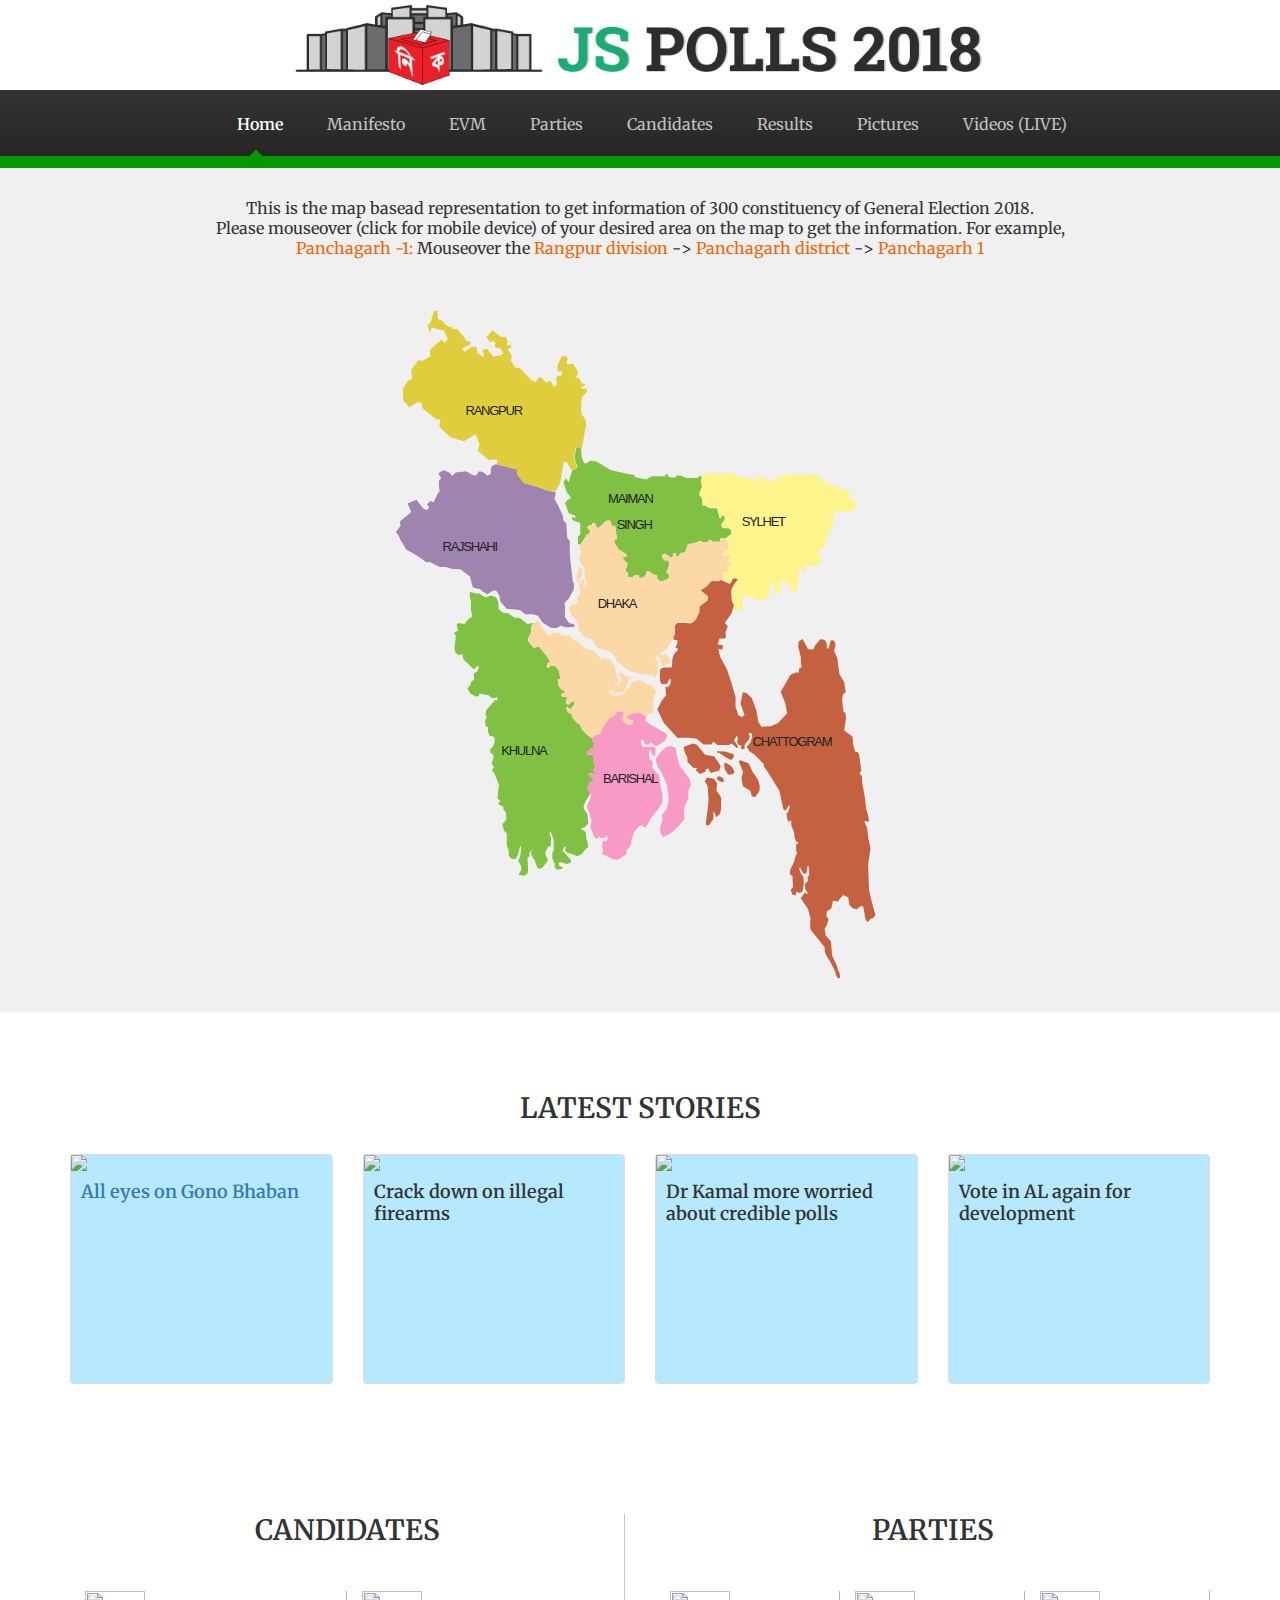
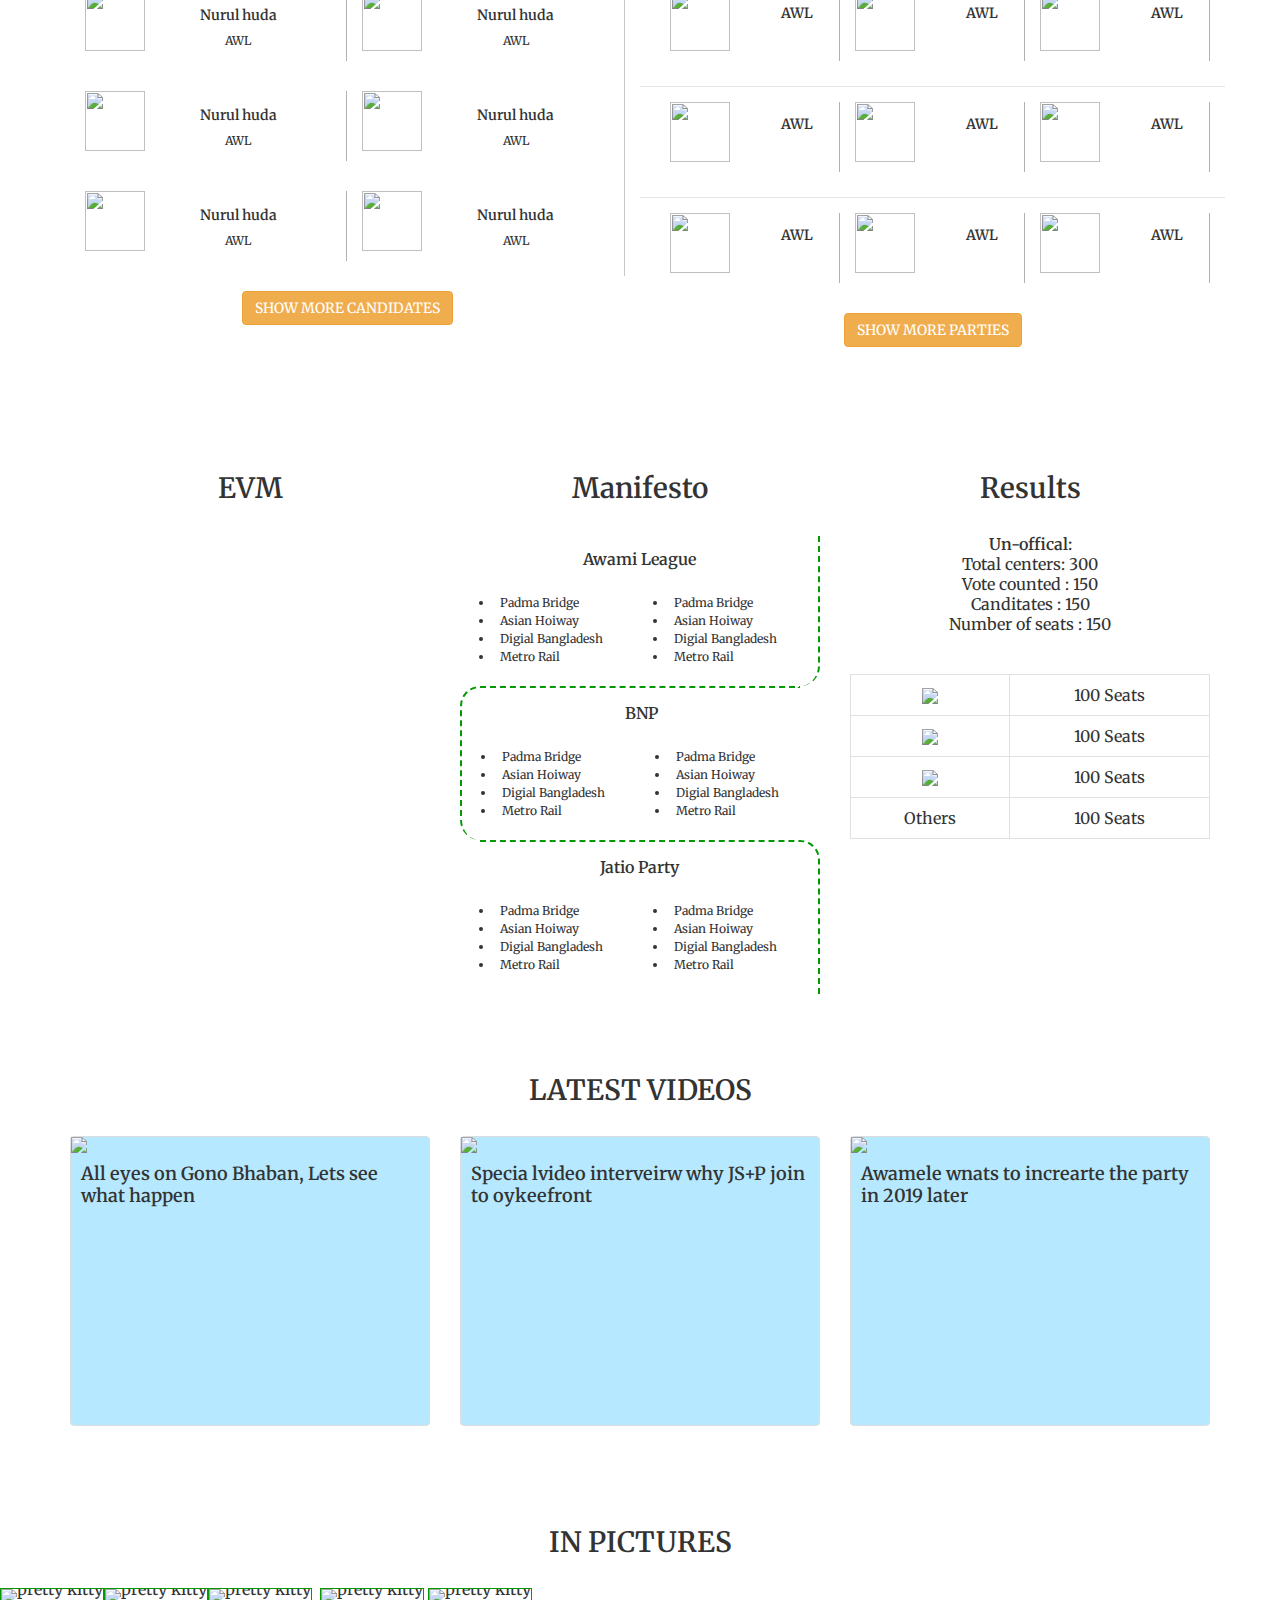
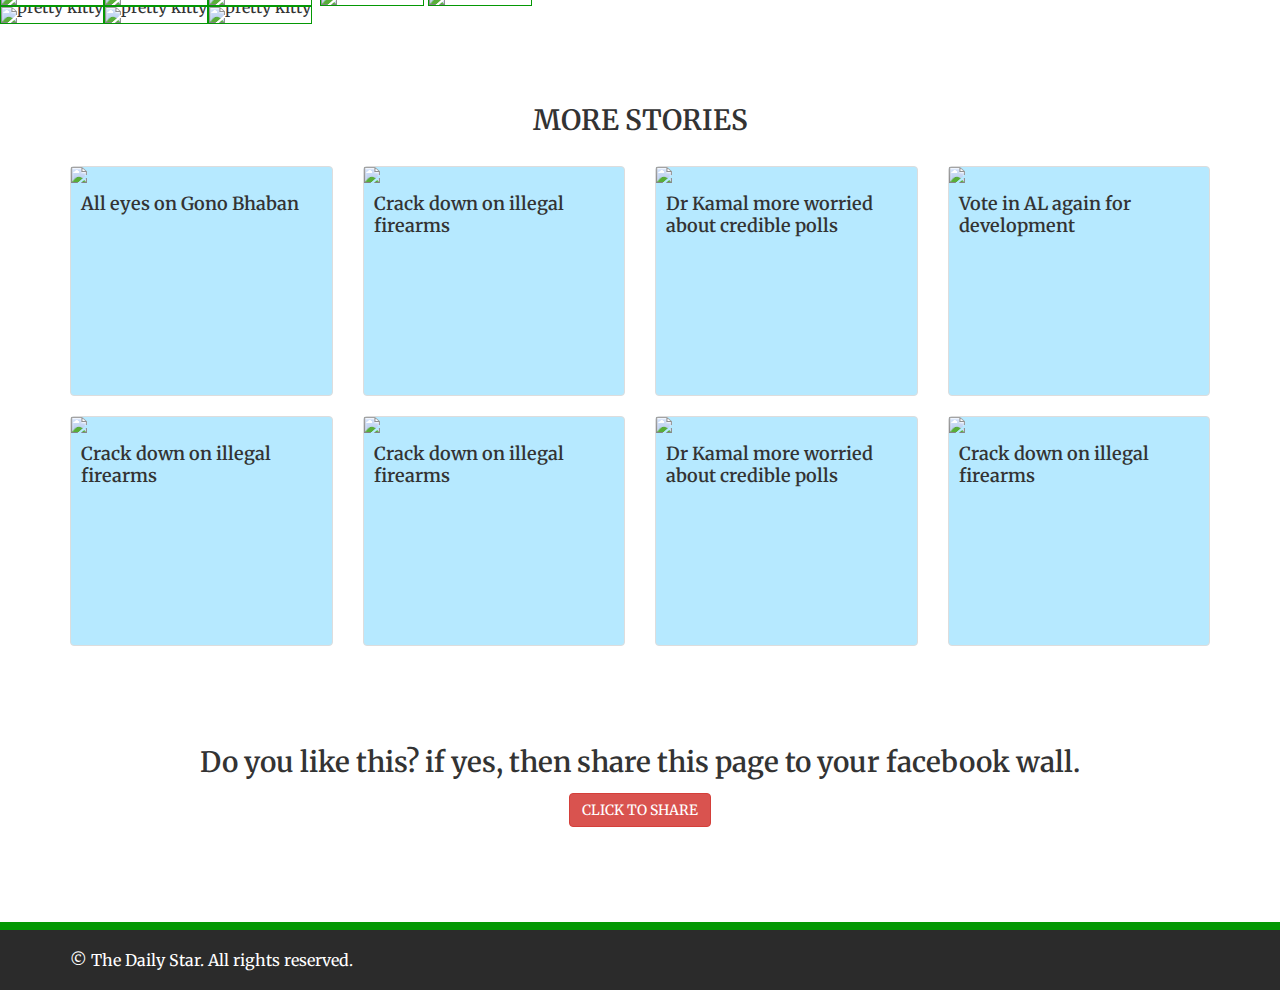
==== commit 163a6224: "page updated" ====
--- a/index.html
+++ b/index.html
@@ -1,1416 +1,352 @@
 <!DOCTYPE HTML>
 <html>
-	<head>
-		<title>Bangladesh General National Election 2018  - The Daily Star</title>
-		<meta charset="utf-8" />
-		<meta name="viewport" content="width=device-width, initial-scale=1, user-scalable=no" /> 
-
-		<link rel="stylesheet" href="//maxcdn.bootstrapcdn.com/bootstrap/3.3.7/css/bootstrap.min.css" integrity="sha384-BVYiiSIFeK1dGmJRAkycuHAHRg32OmUcww7on3RYdg4Va+PmSTsz/K68vbdEjh4u" crossorigin="anonymous">
-		<link rel="stylesheet" href="assets/css/style.css" /> 
-
-		<!-- Optional theme -->
-		<!-- <link rel="stylesheet" href="//maxcdn.bootstrapcdn.com/bootstrap/3.3.7/css/bootstrap-theme.min.css" integrity="sha384-rHyoN1iRsVXV4nD0JutlnGaslCJuC7uwjduW9SVrLvRYooPp2bWYgmgJQIXwl/Sp" crossorigin="anonymous"> -->
-
- 
-	</head>
-	<body class="is-preload">
-		<div id="page-wrapper">
-			<div id="header">
-				 <h1 id="site-name"><a href="index.html" id="logo">Election 2018</a></h1> 
-				 <a href="index.html" id="logo"> <img src="images/web-js-pools-logo.png" alt="" class="logo" style="max-width: 100%;" width="auto" height="90"></a>
-				<nav id="nav">
-					<ul>
-						<li class="current"><a href="index.html">Home</a></li>
-						<li><a href="manifesto.html">Manifesto</a></li>
-						<li><a href="evm.html">EVM</a></li>
-						<li><a href="parties.html">Parties</a></li>
-						<li><a href="candidates.html">Candidates</a></li> 
-						<li><a href="result.html">Results</a></li>
-						<li><a href="picture.html">Pictures</a></li>
-						<li><a href="video.html">Videos (LIVE)</a></li>
-					</ul>
-				</nav>
-			</div>
-
-
-			<section class="section map_section style1" style="background: #f0f0f0; margin: 0 auto;    padding-top: 30px;">
-
-				<header class="section-title text-center" style="margin: 0 auto;">
-					This is the map basead representation to get information of 300 constituency of General Election 2018. <br>
-					Please mouseover (click for mobile device) of your desired area on the map to get the information. For example, 
-					<br> 
-					<span style="color:#f76400;">Panchagarh -1:</span> Mouseover the <span style="color:#f76400;">Rangpur division </span> -> <span style="color:#f76400;">Panchagarh district</span> -> <span style="color:#f76400;">Panchagarh 1</span>
-
-				</header>
-
-				  <div class="container">
-					<div class="row">					
-
-						<article class="col-md-12 text-center">
-					
-						<div class="country_map text-center" style="max-width:500px; margin: 0 auto;">
-
-
-									<div class="country">
-		   
-
-										<svg id="country-svg" version="1.1" id="Layer_1" xmlns="http://www.w3.org/2000/svg" xmlns:xlink="http://www.w3.org/1999/xlink" x="0px" y="0px"
-											 viewBox="0 0 300 400" style="enable-background:new 0 0 300 400;" xml:space="preserve">
+<head>
+    <title>Bangladesh General National Election 2018 - The Daily Star</title>
+    <meta charset="utf-8"/>
+    <meta name="viewport" content="width=device-width, initial-scale=1, user-scalable=no"/>
+
+    <link rel="stylesheet" href="//maxcdn.bootstrapcdn.com/bootstrap/3.3.7/css/bootstrap.min.css"
+          integrity="sha384-BVYiiSIFeK1dGmJRAkycuHAHRg32OmUcww7on3RYdg4Va+PmSTsz/K68vbdEjh4u" crossorigin="anonymous">
+    <link rel="stylesheet" href="assets/css/style.css"/>
+    <script src="//ajax.googleapis.com/ajax/libs/jquery/1.10.2/jquery.min.js"></script>
+
+
+    <!-- Optional theme -->
+    <!-- <link rel="stylesheet" href="//maxcdn.bootstrapcdn.com/bootstrap/3.3.7/css/bootstrap-theme.min.css" integrity="sha384-rHyoN1iRsVXV4nD0JutlnGaslCJuC7uwjduW9SVrLvRYooPp2bWYgmgJQIXwl/Sp" crossorigin="anonymous"> -->
+
+
+</head>
+<body class="is-preload">
+<div id="page-wrapper">
+    <div id="header">
+        <h1 id="site-name"><a href="index.html" id="logo">Election 2018</a></h1>
+        <a href="index.html" id="logo"> <img src="images/bangladesh-election-2018.png" alt="" class="logo"
+                                             style="max-width: 100%;" width="auto" height="90"></a>
+        <nav id="nav">
+            <ul>
+                <li class="current"><a href="index.html">Home</a></li>
+                <li><a href="manifesto.html">Manifesto</a></li>
+                <li><a href="evm.html">EVM</a></li>
+                <li><a href="parties.html">Parties</a></li>
+                <li><a href="candidates.html">Candidates</a></li>
+                <li><a href="result.html">Results</a></li>
+                <li><a href="picture.html">Pictures</a></li>
+                <li><a href="video.html">Videos (LIVE)</a></li>
+            </ul>
+        </nav>
+    </div>
+
+    <script>
+
+
+    </script>
+
+
+    <section class="section map_section style1" style="background: #f0f0f0; margin: 0 auto;    padding-top: 30px;">
+
+        <header class="section-title text-center" style="margin: 0 auto;">
+            This is the map basead representation to get information of 300 constituency of General Election 2018. <br>
+            Please mouseover (click for mobile device) of your desired area on the map to get the information. For
+            example,
+            <br>
+            <span style="color:#f76400;">Panchagarh -1:</span> Mouseover the <span style="color:#f76400;">Rangpur division </span>
+            -> <span style="color:#f76400;">Panchagarh district</span> -> <span
+                style="color:#f76400;">Panchagarh 1</span>
+
+        </header>
+
+        <div class="container">
+            <div class="row">
+
+                <article class="col-md-12 text-center">
+
+                    <div class="country_map text-center" style="max-width:500px; margin: 0 auto;">
+
+
+                        <div class="country">
+
+
+                            <!-- Generator: Adobe Illustrator 22.1.0, SVG Export Plug-In . SVG Version: 6.00 Build 0)  -->
+                            <svg version="1.1" id="country-svg" xmlns="http://www.w3.org/2000/svg" xmlns:xlink="http://www.w3.org/1999/xlink" x="0px" y="0px"
+											 viewBox="0 0 400 600" style="enable-background:new 0 0 400 600;" xml:space="preserve">
 										<style type="text/css">
-
+											
 										</style>
 										<g>
-											<g>
+											<g class="division item_division" id="bdiv_rangpur">
+												<path class="st0" d="M31.7,58.8l-1.8-4.6l2.7-3.1l2.6-8.9l2.6-0.2l0.6,6.5l4.4,2.2l0.7,1.9l3.8,2.7l2-0.6l0.8,2.1l3.7-0.1l5.3,6.3
+													l1.8,3.3l3.3,0.4l0.5,2.1L58,72.1l1.4,3.1l6.4-4.3l3.5,0.5l0.8,4.9l4.7,2.9l0.5-1.8l-1.5-3.2l2.5-1.7l1.7,0.4l4.6,5.9l5.6-0.8
+													l2.6-1.7l-2.3-4l-4.1-0.7l-0.8-2l1.1-1.2l-2.5-2.2l-2.2,1.4l-2.7-4.4l4.7-5.4l6.9,5.3l3.9-0.1l1.4,4.6l-1.1,1.3l0.5,0.8l3.4,0.2
+													l-0.1,2l-2.9,0.9l3.6,5.8l-1.1,3.2l3.8,5.9l3.7,0.3l9.3,10l3.5,1.2l2.2-3.7l1.9-0.1l3.6,3.9l3.9-0.9l2.6,4.6l2.5-1.4l-0.6-6.1
+													l2.5-1.3l2.3-0.4l-0.2-3.9l-2,1.2l-1.8-1.5l0.5-4.3l3.2-6.5l3.2-0.5l1.8,2.2l-1.3,3.3l1.1,1.3l4.1-0.7l4,6.3l-0.3,2.4l-1.7,1.8
+													l1,1.1l1.5-0.5l3.2,5.1l1.8-0.3l0.3,1.3l-3.1,1.7l0.4,1.3l3.7-0.3l0.8,2.2l-4.5,5l-0.6,8.9l0.5,4.1l3.2,5.3l0.5,3.8l-1.8,8.7l-1,7
+													l-1.7,4.3l-1.4-2.4l-2.5,0.4l-1.3,5.9l0.3,4.7l1.9,4.3l-1.1,1.9l-3,1.4l-4.2-6.7h-2.3l-2.8,16.7l-4,7.4l-6.4-1.1l-10.6-3.8
+													l-8.3-2.2l-5.9-7.1l0.1-3.9l-16-4l1.1-2.4l-1.1-1.7c0,0-6.5,0.9-6.5,0.5s-8.3-7.4-8.3-7.4l1.4-5.3l-3.2-7.8l-9.3,5.5L48,143.1
+													l-8.5-8.2l0.7-5.7l-3.4-0.3L26,120.2l-0.7-4.2l-3.3-0.9l-6.8,4.2l-4.5-5.4l-0.5-9.3l4.3-6.4l3.2-1.7L17,89.2l5.8-7.6l3,0.8
+													l6.6-3.8l-0.7-4.9l5.9-5.5l3.7-3l2.6,2.8l2.2-3.2L43,57.9l-5.9-1.2l-2.6-1.4l-1.7,1.3l0.4,1.7L31.7,58.8z"/>
+												<text transform="matrix(1 0 0 1 60.4473 125.7554)" class="st1 st2 st3">RANGPUR</text>
+											</g>
+											<g class="division item_division" id="bdiv_maimanshingh">
+												<polygon class="st4" points="153,153.4 151.5,151.3 149.1,151.6 147.8,157.5 148.1,162.3 150,166.6 148.9,168.5 145.9,169.8 
+													144.3,174.4 143.3,178.4 142.6,179.1 140.8,176.2 138.8,179.3 141.2,186.9 145,192.1 141.9,193.6 140,196.2 143,203.9 
+													148.5,206.3 148.2,208.1 145.6,207 145.7,209.3 148.7,210.8 152.2,212 152.2,221.4 150.3,222.8 150.4,228.6 152.2,229.3 
+													157.7,221 159.6,220.6 159.9,217.9 157.6,215.8 159.4,213.6 161,214 162,212.2 163.3,211.9 165.3,216.1 168,215 172.9,210.2 
+													176,210 177,214 180,214.6 180.9,221.8 181.6,224.7 179.6,225.2 179.5,227.7 182.5,232.9 189.1,237.2 189,238.9 186.3,239.1 
+													186.2,240.7 189.8,244.3 189.1,247.1 188.3,248.5 188.4,251.3 190.1,251.3 190.1,255.1 193.6,255.6 195.9,253.6 198.9,253.6 
+													199.3,255.9 202.9,255.5 204.7,253.2 205.1,250.8 207.8,250.8 210.2,253.1 213.5,253.8 213.6,256.3 216,258.7 218.5,258.4 
+													222.8,256.3 223.4,254 221,250.9 222.6,248.1 223.4,244 222.4,241.8 219.7,241.8 217.5,239.4 217.9,237.4 219.9,236.4 225,239.8 
+													226.4,238.3 226.4,236 228.3,236 229.4,239.2 230.9,238.6 232.1,235.9 236,235.6 238.3,229.1 245.3,227.4 247.4,226.2 251,227.6 
+													254.4,226.9 255.8,225.2 258.6,227 264,227 264.5,224 268.7,224.4 273.1,220.9 272.9,217.6 270.9,216.1 266,216.1 265,213.8 
+													265.7,211.7 267.4,210.4 268,207.5 266,205.8 264.9,206.5 264.9,208.1 263.7,208.1 261.6,200.1 255.6,200.1 252.5,198.2 
+													249.8,197.9 249.8,192.3 247.1,189.3 248.5,185.8 249.6,182.7 248.7,178.5 249.4,175.8 248.3,173.9 245.9,176 237.2,176 
+													232.4,173.9 229.7,173.9 227.8,175.8 222.8,175.1 222.2,173 220,173.4 219.9,174.7 214.8,174.5 209.3,174.6 205.1,177.2 
+													196.3,175.4 195.4,173.5 188.7,172.3 176.8,169.8 168.5,164.7 164.9,162.5 160,162.2 157.2,164.3 155.2,163.9 153.2,159 		"/>
 												<g>
-													<path class="st0" d="M26.9,50.9l0.5,0.1l0.4-0.4l-0.3-0.9c1-0.6,1.4-0.2,2.3,0.2c0.4-0.1,0.9-0.4,1.1-0.7
-														c0.5,0.2,1.4-0.3,1.9-0.5c0.3-0.8,1.1-0.6,1.5-1l0.3-1.1l-0.5-1.2l0.1-0.4c-0.1-0.2-0.3-0.8-0.2-1c0.5-0.4,0.5-1.3,1-1.5
-														c0.1-0.1,0.4-0.1,0.5-0.1c0.3-0.1,0.6-0.3,0.9-0.4l1.1-0.1v-0.3L37,41.2l0.4-0.5h0.9c0.8-0.6,1-1.7,1.6-2.5l0.2,1l1,0.2l0.2,0.5
-														l0.4-0.1l0.2-0.7l0.8-0.1l-0.2,0.8l0.7-0.4c0.1-0.2,0.2-0.4,0.2-0.7l0.5-0.4l-0.1-0.2h-0.5c0-0.2,0-0.6,0.2-0.8l-0.1-0.2h-0.2
-														l0-0.2v-0.2l0.2-0.4l-0.2-0.1l-0.3,0.1c-0.1-0.1-0.2-0.3-0.2-0.4l0.1-0.3l-0.3-0.1v-0.3l-0.2-0.3l0.1-0.4c0-0.2-0.2-0.6-0.4-0.7
-														l-0.3-0.1l-0.1-0.2l0.1-0.6c-0.5-0.3-1.7-0.4-2.4-0.3c-0.2-0.1-0.8-0.6-1-0.6l-0.2,0.5l-1.1-1l-0.4,0.3l-0.4-0.1v-0.1
-														c-0.3-0.1-0.7-0.1-1-0.1L35,31.7l-0.2,1.7l-0.2,0.3l-0.2-0.2c-0.2-0.5-0.5-1.7-1-2c-0.1-0.2,0-0.6,0-0.9l0.8-0.4
-														c0.4-0.7,0.6-1.4,0.8-2.2c0,0,0-0.1,0-0.2l0.6-1.2c-0.3-0.8,0.8-2.5,1.4-2.3v-0.1L36.6,24l-0.1-0.2c0.1-0.2,0.3-0.9,0.3-1.1
-														c0.2-0.1,0.5-0.1,0.7-0.2c0.1,0.1,0.3,0.2,0.4,0.3c0,0.1,0.1,0.4,0.1,0.4c0,0.2-0.1,0.5-0.1,0.8c0,0.4,0.2,0.8,0.2,1.2
-														c0,0.3,0,0.7,0,1.1c0,0,0.5,1,0.5,1.1c0.2,0.1,0.4,0.3,0.5,0.3s0.5,0.2,0.5,0.2c0.1,0,0.3-0.1,0.4-0.1c0.4,0,0.9,0.1,1.4,0.1
-														c0.3,0.5,0.5,1.4,0.5,1.9c0.5,0.1,1-0.2,1.5,0l0.4,1.7c0.5,0,0.5-0.1,0.9,0.1l0.9-0.2v0.5l0.1,0.2c0,0.1,0,0.4,0.1,0.5
-														c0.7,0.1,0.9,0,1.5,0.3c0.2-0.4,0.4-0.8,0.7-1l1,0.1l0.2,0.2c0,0.8,0.1,1.6,0.2,2.4h0.9l0.2,0.1l0.1,0.4l0.9,0.8
-														c0.2,0.1,0.8-0.1,1-0.1l0.1,0.4l-0.2,0.3c0.3,0.1,1,0.2,1.1,0.4v0.3h-0.7c0.2,0.3,0.4,1,0.4,1.4l0.3,0.2h0.7l0.2,0.3l-0.2,0.8
-														l0.8-0.1l0.3-0.3c0.3,0,0.6,0,0.9,0.1V40l-0.3,0.4v0.3c0,0,0.8,0.1,0.9,0.2l-0.1,0.4h-1.2l-0.1,0.2L55,41.7l-0.9-0.2
-														c-0.5,0.1-0.6,0.2-0.8,0.6v0.8l0.7,0.5v0.3l-0.2,0.1c-0.6,0.2-1.4-0.7-1.6-1.1l-0.4,0.2l0.1,0.4l-0.3,0.2l0.4,1
-														c0.2,0.2,0.5,0.3,0.7,0.4c0.5-0.6,1.3-0.6,1.9-1c0.2-0.3,0.2-0.6,0.2-0.9l1.5,0.4l-0.2-0.8l0.2-0.4h0.4l0.2,0.5
-														c0.9,0.3,1.6-0.6,2.2-0.5c0.4,0.1,0.8,0.7,1,1.1c-0.2,0.3-0.4,0.8-0.4,1.1l0.3,0.4l-0.3,0.7l0.9,0.1v0.6c0.2,0.1,0.6,0.4,0.8,0.5
-														c0.1,0,0.4,0,0.5,0c0.6,0.2,0.6,0.5,1.3,0.1c0.1-0.1-0.2-0.6-0.2-0.7L62.7,46c0-0.3-0.1-0.7-0.2-1c0-0.1,0.6-1.2,0.7-1.3
-														c0,0,0.4-0.2,0.5-0.2c0.6-0.1,1.2,0,1.8,0c0.5,0.2,1,1.3,1.2,1.8c0.5,0.2,1.2,1,1.5,1.4l0.4,0.1c0.8-0.4,0.9-0.5,1.9-0.2l0.2,0.5
-														c0.8-0.3,1.4-0.7,2-1.2h0.6c0.2-0.3,0.5-0.4,0.8-0.5l0.1-0.4l-0.6-0.8v-0.8l-0.5-0.1l-0.2,0.3l-0.7-0.1l-0.3-0.2
-														c0.1-0.3,0.1-1,0-1.3l-0.4-0.2v0.8c-0.1,0-0.9-0.1-1,0L70.2,43l-0.5-0.1l-0.3-1l0.5-0.3l-0.1-0.3l0.5-0.2v-0.6l-0.8,0.1l0.1-0.7
-														c-0.2-0.3-0.7-0.6-1.1-0.6l-0.3,0.2l-0.1,0.4L67.5,40l-0.1-0.4l0.8-0.6l-0.5-0.4L67,39.2h-0.3l-0.3-0.4l-0.6,0.1l-0.1-0.5
-														l-0.2-0.2l0.2-0.3v-0.3l-0.1-0.1l0.2-1.1L65,36.2l0.3-0.4c0.8,0,0.9,0.1,1.5-0.4L66.7,35l-0.3-0.3l-0.1-0.6l0.7,0.5l0.2-0.4
-														l0.4-0.2l-0.3-0.5l0.3-0.1l0.3-0.4l0.2-0.1l0.1,0.5h0.6l0.3,0.3l0.1,1.4l0.6-0.4l0.3,0.1l-0.2,0.6c0.2,0,0.4,0.1,0.5,0.1
-														c0.9,0.1,0.8,0.1,1.5,0.7c0.3,0.3,0.8,0.4,1.2,0.6c0.4-0.1,0.9-0.2,1.3-0.1c0.1,0,0.4,0.2,0.5,0.2c0.3,0,0.7-0.1,1-0.1
-														c-0.1,0.4-0.1,0.9-0.1,1.3L75,38.7l1.1,0.7L76,39.5l-0.1,0.3c0.1,0.2,0.2,0.3,0.1,0.5l-0.6,0.5v0.4l0.1,0.2l0,0
-														c0.4-0.1,0.8-0.2,1.2-0.2c0.3,0,1.2,0.3,1.3,0.7l0.1,0.6l-0.3,0.4h-0.4l-0.9-0.8l-0.3,0.1c0.2,0.9,0.2,0.8,0.1,1.7
-														c0.3,0.4,0.8,0.9,1.2,1.2l-0.3,0.3c0.3,0.2,1.2,1.1,1.3,1.4c0,0.2,0,0.4,0,0.6c0.1,0.2,0.3,0.5,0.4,0.8v0.2
-														c-0.2,0.2-0.5,0.5-0.7,0.8c0,0.1,0,0.6,0.1,0.6c0.3,0.4,0.6,0.9,0.8,1.4c0.1,0.2,0.2,0.5,0.3,0.7c0.2,0.5,0.5,0.9,0.9,1.3
-														c0.1,0,0.6,0.3,0.6,0.3c0.5,0.1,1.1-0.1,1.6-0.1l0.7,0.4c0.5,0.3,1.1,1.6,1.8,1.6l0.2,0.3l0,0.4L85,56.2L84.8,57l0.2,0.4
-														c0.2,0.2,0.7,0.2,0.9,0.2c0.1,0.3,0.2,0.5,0.4,0.7h0.9c0.5,0.3,1,0.6,1.4,0.9c0.2,0.2,0.4,0.5,0.6,0.7c0.4,0.4,1.4,1,2,0.7
-														l0.5,0.2l0.3-0.2c0.1-0.2,0.2-0.4,0.3-0.5c0.3-0.4,0.6-0.8,0.9-1.2l0.4-0.2l0.6,0.1l0.2,0.3l0,0.4l0.2,0.2
-														c0.9,0.1,1.3,0.8,1.9,1.4c0.9-0.2,1.8-0.4,2.7-0.5c0.4,0,0.8,0.3,1.1,0.5c0,0.8,0.1,2.1,1,2.4h0.7c0.2-0.2,0.8-0.7,0.8-1.1
-														c0-0.2-0.3-2.8-0.3-2.9c0,0,0.3-0.6,0.3-0.7c0.5-0.3,1.1-0.7,1.3-1.3l0.3-0.2h1l0.4-0.3l0.1-0.4c-0.1-0.3-0.4-0.8-0.5-1.1
-														s0.1-0.6-0.1-0.9H105l-0.8,0.9l-0.4,0.1c-0.3-0.4-0.3-1.1,0.1-1.4c0.3,0,1.4-0.2,1.5-0.5l-0.1-0.4l-1,0.5h-0.5l-0.2-0.4
-														c0.1-0.6,0.1-1.1-0.4-1.5v-0.4l0.5-0.2l0.5,0.2c0-0.3,0.2-0.9,0.4-1.1c0.3,0.1,1.5,0.6,1.8,0.4l0.2-0.3l-0.1-0.3
-														c-0.3-0.1-1.2-0.3-1.4-0.6v-0.4l0.3-0.1l0.4,0.1l0.1-0.6c-0.1-0.2-0.2-0.4-0.4-0.4l0.2-0.4c0.3-0.2,0.7-0.5,1.1-0.5l0.5,0.2
-														l0.5-0.4l0.3,0.1v0.6l0.1,0.1l0.5,0.2l0.2,0.3c-0.3,0.5-0.1,0.9-0.2,1.3c-0.2,0.4-0.4,0.6-0.5,1.1c0,0.3,0.2,0.5,0.4,0.7l0.5,0.1
-														c0.5-0.4,1.1-0.6,1.7-0.5l0.7,0.1c0.3,0.1,1,1.1,1.1,1.4c0.2,0.5,0.3,1,0.5,1.5c0.1,0.2,0.9,0.9,1,1.2c0.2,0.3,0.2,0.8,0.3,1.2
-														c-0.2,0.7-0.6,1.2-0.8,1.8l0.2,0.3c0.1,0,0.7,0.1,0.8,0.1c1,0.4,1.1,2.5,1.9,3.2l0.4,0.1c0.3-0.1,0.8-0.2,1.1-0.1
-														c0.1,0.1,0.3,0.3,0.3,0.5c-0.2,0.2-0.6,0.3-0.9,0.3l-0.1,0.8l-0.3,0.2h-0.4l-0.2,0.2l0.1,0.5l0.4,0.3c1-0.1,1.6-0.2,2.5,0.3
-														l0.2,0.3c-0.1,0.7-0.7,1.2-1.1,1.7c-0.2,0.2-0.4,0.5-0.7,0.7c-0.1,0.1-0.6,0.5-0.6,0.6c-0.4,0.7-0.4,1.7-0.5,2.5
-														c-0.1,0.3-0.1,0.6-0.2,0.9s-0.3,0.5-0.3,0.8c-0.1,0.5,0.6,1.4,0.8,1.9c0.1,0.3,0.2,0.8,0.2,1.2c-0.3,0.7-0.5,1.3-0.9,1.9
-														c0,0,0,0.2,0,0.3l0.2,0.4c0.2,0,0.7,0.2,0.9,0.4c0,0.5,0,1.1,0.1,1.6c0.2,0.1,0.4,0.8,0.8,1l0.7,0.5c0.1,0.2,0.2,0.5,0.2,0.7
-														c0.1,1.4,0,2.8-0.2,4.2c-0.1,0.6-0.5,2.2-0.7,2.7c0,0-0.2,0.3-0.3,0.3v0.1c-0.1,0.6-0.2,1.2-0.3,1.9c-0.1,0.7,0.1,1.6-0.1,2.3
-														c-0.2,0.5-1,1.9-1.1,2.4c-0.1,0.4-0.1,0.8-0.1,1.2c-0.1,0-0.8,0-1.1-0.4c-0.3-0.5-0.1-0.5-1-0.5s-0.4,0.3-0.4,0.6
-														c0,0.3,0,0.8,0.4,1.2c0.3,0.4-0.1,0.5-0.4,0.7c-0.2,0.2-1.1,0.9-1.1,0.9s0,2.9,0,3.3s0.4,0.9,0.7,1.4c0.3,0.5,0.6,1.9,0.6,2.4
-														s-0.9,1.3-1.1,1.5c-0.1,0.2-0.9,0.4-1,0.6c-0.1,0.1-1.1,0.8-1.1,0.8s-1.2,1-2.1,1.1s-1.8,0.2-2.6,2.5c-0.8,2.3,0,2.6,0.4,3.4
-														c0.2,0.4,0.4,1.4,0.6,2.5h-0.1c0,0-2.2,0.2-3.5,0c-1.2-0.3-1.6,1.4-1.6,1.4l-1.8-0.6l-0.9-0.6c0,0-0.6,0-1.3,0
-														c-0.7,0-0.6-0.2-1.2-0.9c-0.6-0.7-1.6,0.4-1.6,0.4s-0.6-0.7-1.4-0.9c-0.8-0.2-0.9,0.9-0.9,0.9l-1.6-0.1c0,0-0.1-0.2-0.2-1.4
-														c-0.1-1.2-0.7-0.7-1.2-0.7s-0.5-0.8-0.5-0.8s-0.6,0-1.2-0.1s-0.7,0-1.2,0.2s-0.8,1.1-0.8,1.1s-0.6-0.6-1.2-1.2s-0.6-1.3-0.6-1.3
-														l-0.7-0.9c0,0-0.5-0.6-1.3-0.9c-0.8-0.4-0.6-0.6-0.7-1.2s0.4-1.8,0.4-1.8l0.5-1.1l-2.4-0.6c0,0-1.1-0.1-1.5-0.2
-														c-0.5-0.1-1.4,0.2-1.4,0.2l-1.1-0.2l-1-1.7c0,0-0.8,0-1.6,0.1c-0.8,0.1-2.1-0.5-2.1-0.5l-1.1-0.7c0.2-0.5,0.5-1,0.8-1.5l-0.6-1.1
-														c-0.2-0.2-2.3-0.1-2.5,0c-0.1,0-0.2,0-0.3,0c-0.7-0.1-1.4-0.2-2.2-0.1l-0.3-0.3c-0.1-0.2-0.3-1-0.5-1.1l-0.6-0.1l-0.3,0.1
-														l-0.2,0.4c-0.2-0.2-0.4-0.4-0.6-0.6c-0.1-0.1-0.4-0.6-0.4-0.7c-0.4-0.4-1-0.6-1.4-1c0-0.5,0.1-1.6-0.1-2.1h-0.6
-														c-0.1-0.2-0.3-0.5-0.5-0.6l0.7-0.5l0.3-0.7c-0.2-0.2-0.3-0.6-0.2-0.9c0.3-0.2,0.6-0.3,0.8-0.6c-0.5-0.6-0.5-1.4-0.8-2.2L60,91.5
-														c-0.6-0.6-0.5-1.4-0.3-2.1l-0.9,0.4c-0.8,0.4-0.9,0.2-1.6-0.1c-0.2,0.1-0.3,0.5-0.3,0.7l0.7,0.4v0.5c-0.5,0.3-1.2,0.5-1.8,0.3
-														l0.3-0.3L56,91.1h-0.4c-0.2,0.3-0.8,0.5-1.2,0.4c-0.1,0.1-0.2,0.8-0.2,1l-0.4,0.4C53.2,93,52.5,93,51.9,93l-0.2-0.3h-0.4
-														l-0.1-0.1L51,92.7l-0.4-0.2l-0.1-0.4l0.3-0.7l-1.5,0.1l-1.1-0.8l-0.6,0.4l-2.3-0.4L44.9,91l-0.2-0.1c0.1-0.5,0-1.5-0.4-1.8
-														l-0.4,0.3l-0.3-0.5c-0.9-0.3-0.8-0.3-1.4-0.9l-0.1-1c-0.5-0.5-0.9-0.6-1.6-0.5c-0.3-0.4-0.7-0.5-1-1.1c0-0.3-0.1-0.7-0.1-1.1
-														c0-0.5,0.3-0.9,0.4-1.4c0-0.2,0-0.5,0-0.8c0-0.2,0-0.4-0.1-0.6L38,81.1l-0.2,0.2c-0.2,0-0.7-0.2-0.8-0.4v-0.6h-0.6L36.3,80
-														l-1-0.8V79l0.2-0.4c-0.4-0.4-0.9-0.7-1.4-1c0,0-0.4-0.5-0.5-0.6L33,76.9L32.6,77c0.1-0.7-1.3-1.8-1.8-2.1c0,0-0.6-0.2-0.7-0.3H30
-														l-0.3-0.5c0.2-0.6,0.2-1.3-0.4-1.6H29l-0.4,0.3l-0.7-0.3l-0.2,0.1l-0.3,0.6h-0.8l-0.4,0.7c-0.1-0.3-0.3-0.8-0.6-0.9h-0.1
-														c-0.8,0-0.8,0.3-1.3,0.7l-0.5,0.2c-0.1,0.1-0.3,0.5-0.5,0.5l-0.4-0.1l-0.1-0.2c0-0.2,0.1-0.4,0.1-0.6l-0.2-0.4l-1.4-0.2v-0.7
-														l-0.4-0.3c-0.1-0.2-0.2-0.5-0.2-0.8l0.3-0.3l-0.3-0.5v-0.1l0.3-0.2c0-0.3,0.1-0.9,0-1.1l-0.1-0.1L20.5,69l-0.1-0.3
-														c-0.2,0-0.6-0.2-0.8-0.3c-0.2-0.4,0.1-0.8,0.4-1.1c-0.4-0.3-0.4-1-0.6-1.5c0.1-0.3,0.1-0.7,0-0.9c0.2-0.3,0.7-0.2,1-0.3
-														c0.3-0.2,0.6-0.6,0.9-0.8l0,0v-0.2l-0.1,0.1L21,63.4l0.4-0.3v-0.3l0.7-0.3l-0.1-1l0.4-0.3c0.2,0,0.4,0,0.7,0
-														c0.1-0.2,0.1-0.6,0-0.7l0.1-0.2c0.7-0.2,1.2-0.3,1.8-0.6l0.2-0.3c-0.2,0-0.4-0.2-0.5-0.3l0.1-0.4l-0.3-0.2l0.1-0.1l0.3-0.1
-														l0.1-0.6l0.2-0.2l0.1-0.1c0-0.8-0.3-0.5-0.7-0.8c-0.1-0.1-0.1-0.3-0.3-0.3L24,56.5l-0.2-0.3l0.3-0.3l-0.2-0.5
-														c0.1-0.5,0.8-0.9,1-1.7l-0.1-0.4c0.2-0.2,0.3-0.8,0.2-1.1l0.3-0.3c0.2,0,0.4-0.1,0.5-0.2l0.1-0.4c0.3,0.1,0.6,0.1,1,0l0.2-0.2
-														L27,51L26.9,50.9L26.9,50.9z"/>
+													<text transform="matrix(1 0 0 1 174.4453 196.2769)" class="st1 st2 st3">MAIMAN</text>
+													<text transform="matrix(1 0 0 1 181.3018 216.6997)" class="st1 st2 st3">SINGH</text>
 												</g>
 											</g>
-											<text transform="matrix(1 0 0 1 57.4611 83.4307)" class="st1 st2 st3">RANGPUR</text>
-										</g>
-										<g>
-											<g>
-												<path class="st4" d="M161,246.5L161,246.5v0.1c0.1,0.2,0.4,0.4,0.6,0.5l0.1-0.1l-0.2-0.4L161,246.5z"/>
-												<path class="st4" d="M170.5,263.3c-0.2,0-0.5,0-0.6,0.2v1.8l0.1,0.1h0.3l0.1-0.6l0,0l0,0h0.1l0.6,0.7h0.2c0-0.1,0-0.3,0-0.4
-													c0,0,0,0,0-0.1c0-0.4-0.1-0.9-0.3-1.3L170.5,263.3z"/>
-												<path class="st4" d="M169.9,261.6v0.2c0.1,0.1,0.4,0.4,0.6,0.4l0,0c-0.2,0-0.4-0.3-0.6-0.4V261.6L169.9,261.6z"/>
-												<path class="st4" d="M163.7,245.6c-0.2-0.2-1.4,0-1.8-0.2v0.2c0.1,0.1,0.2,0.2,0.3,0.3c0.6,0.6,0.9,0.9,1.9,1.3l0.3-0.1l-0.1-0.7
-													L163.7,245.6z"/>
-												<path class="st4" d="M158.3,222.7c-0.1,0.2,0.1,0.7,0.2,0.8l0.2,0.1l0,0l0,0L158.3,222.7L158.3,222.7L158.3,222.7L158.3,222.7z"/>
-												<path class="st4" d="M157.8,221.7l0.3,0.1l0.1,0.1l0,0l0,0h0.2c-0.1-0.2-0.3-0.5-0.6-0.7c-0.3-0.4,0.1-1.7,0.2-2.2l0.1-0.2
-													c0.1,0.1,0.3,0.3,0.3,0.5l0,0l0,0l0.2-0.2l0.1-0.2l-0.2-0.7l-0.1-0.1l0,0l0,0c-0.2,0-0.4,0.3-0.5,0.4c-0.9,1.1-0.6,1.6-0.2,3
-													C157.6,221.6,157.8,221.7,157.8,221.7z"/>
-												<polygon class="st4" points="163.7,223.3 163.7,223.3 163.5,222.5 163.3,222.8 163.3,223.1 163.5,223.3 		"/>
-												<path class="st4" d="M157.6,217.9L157.6,217.9L157.6,217.9L157.6,217.9c0.2-0.2,0.3-0.8,0.2-1l0,0l0,0h-0.1
-													c-0.1,0.2-0.3,0.6-0.2,0.8L157.6,217.9z"/>
-												<path class="st4" d="M165.2,201.2l-0.5,0.1l-0.2,0.5l-0.1,0.4l0.1,0.3c0.2,0.2,1,0,1.2-0.1l0.2,0.2l0.5-0.3l0.1,0.2h0.1l0,0l0,0
-													c0,0,0,0,0-0.1s0-0.1,0.1-0.2c0-0.1,0-0.2,0-0.3c-0.8-1.1-0.6-0.7-1-2l-0.6,0.8l-0.1,0.1l0.1,0.2h0.3L165.2,201.2L165.2,201.2z"/>
-												<path class="st4" d="M164.3,203.5l0.4,0.1l0.2,0.2l0.9,0.2l0,0l0,0l0.2-0.1c0.1-0.2,0.3-0.8,0.5-0.9l-0.1-0.1
-													c-0.5,0-1.3-0.2-1.5-0.1l0,0l0,0l-0.4,0.6L164.3,203.5z"/>
-												<path class="st4" d="M162.6,204.2L162.6,204.2l-0.2,0.2l0.3,0.3l-0.3,0.4c0.1,0.3-0.1,1-0.2,1.3c0.5,0.9,0.6,1.1,0.8,2
-													c0.5,0.1,1.2,0.6,1.5,1h0.2l0,0l0,0c0.2,0,0.3-0.2,0.4-0.4c0.1-0.2,0.3-0.4,0.3-0.6c0.1-0.1,0.1-0.2,0.1-0.3l0.1,0.3l0,0l0,0
-													l0.6-0.4l0.3-1.7c0-0.1,0.1-0.1,0.2-0.2c0.1-0.1,0.4-0.2,0.5-0.3s0.3-0.2,0.3-0.3l0.2,0.4l0,0l0,0l0.2-0.1v-0.7h-0.1
-													c-0.3-0.1-0.5-0.1-0.8-0.2c-0.1,0-0.2,0-0.2-0.1c0,0-0.4-0.3-0.4-0.4l0,0l0,0c-0.3,0.1-0.6,0.2-0.8,0.2c-0.5,0-0.8-0.3-1.4-0.3
-													c-0.1,0-0.2,0-0.4,0c-0.1,0.2-0.3,0.4-0.5,0.4c-0.3-0.1-0.4-0.3-0.5-0.5L162.6,204.2L162.6,204.2z"/>
-												<path class="st4" d="M163.4,204.5h0.2l0,0l0,0l0.2-0.5l-0.5-0.5h-0.2l0,0l0,0l-0.2,0.4C163.3,204,163.3,204.3,163.4,204.5z"/>
-												<path class="st4" d="M161.8,206.9c0.4-1-0.3-2.5,0.9-3.1l0,0l0,0l-0.7,0.1l-0.4,0.4l0,0l0,0l0.2,0.2c-0.1,0.2-0.3,0.6-0.3,0.8v0.1
-													c0,0.2,0,0.4-0.1,0.7c0,0.1-0.1,0.2-0.1,0.2l-0.3,0.5l0,0l0,0C161.2,207,161.5,206.9,161.8,206.9z"/>
-												<path class="st4" d="M162.5,207.8c-0.1-0.1-0.2-0.2-0.4-0.3l0,0c0.2,0.4,0.5,0.9,0.5,1.3c0.1,0.1,0.3,0.1,0.5,0.1
-													c0.1,0,0.1,0,0.2,0c0.1,0.3,0.1,0.5,0.2,0.6c0,0.1,0.1,0.2,0.2,0.3c0.1,0.1,0.1,0.1,0.2,0.2l-0.1,0.2c-0.2-0.3-0.6-0.6-0.9-0.7
-													l0,0l0,0v0.2c0.2,0.4,0.5,0.7,0.8,1c-0.1,0.9,0.9,1,0.7,2l0,0c0.3-0.2,0.5-0.6,0.5-1c0-0.7,0.3-1.4-0.5-2.1
-													S162.7,208.3,162.5,207.8z"/>
-												<path class="st4" d="M180.9,289.6h-0.1l0,0l0,0c-0.1,0.1-0.2,0.3-0.3,0.4c0,0.1-0.1,0.2-0.1,0.2c-0.1,0.2-0.2,0.4-0.3,0.6l0.1,0.2
-													c0.1-0.1,0.3-0.2,0.4-0.3c0.1-0.1,0.1-0.2,0.2-0.2v-0.2l0.2-0.5L180.9,289.6z"/>
-												<path class="st4" d="M177.6,293.4c0.1-0.3,0.3-0.5,0.3-0.8l-0.1-0.2h-0.2l0,0l-0.2,0.1v1l0,0L177.6,293.4z"/>
-												<path class="st4" d="M181.3,290.7c0,0,0-0.1-0.1-0.1l-0.1-0.1c-1.2,1.7-1.3,1.5-1,3.4l0,0l0,0l0.3,0.2l-0.1,0.1h-0.2v0.4l0,0l0,0
-													l0.2,0.1c0.3-0.3,0.3-0.8,0.3-1.2c-0.2-1.4-0.4-1.4,0.7-2.2l0.1-0.3C181.4,291,181.4,290.8,181.3,290.7L181.3,290.7z"/>
-												<path class="st4" d="M180.9,285.4c0-0.3-0.5-2-0.6-2.2c-0.2-0.2-0.6-0.5-0.7-0.8l0,0l0,0c-0.2,0-0.5,0.6-0.6,0.7
-													c-0.2,0.6-0.4,1.5-0.4,2.1c0,0.2,0.1,0.4,0.1,0.6c0,0.3-0.1,0.7-0.2,1c-0.3,1.6-0.7,3.1-1,4.7c0,0,0,0.4,0.1,0.4l0.2,0.2l0,0l0,0
-													h0.9l0.3-0.3c0.2-1.2,0.8-2.5,1.3-3.7C180.7,287.3,180.8,286.4,180.9,285.4z"/>
-												<path class="st4" d="M178.8,292.6L178.8,292.6L178.8,292.6L178.8,292.6l-0.6-0.1c-0.1,0.3-0.1,0.6-0.2,0.8c0,0.1-0.3,0.3-0.3,0.4
-													l-0.2,1.3l-0.3,0.2l-0.1,0.2c0.1,0.6-0.1,1.8,0,2.1c0.1,0.1,0.2,0.2,0.4,0.3c0.4,0.2,0.9,0.4,1.2,0.5c0.2-0.4,0.4-1.5,0.1-1.8
-													C179.4,295.7,178.6,293.7,178.8,292.6z"/>
-												<path class="st4" d="M180.8,276.4h-0.3c-0.1,0.1-0.4,0.6-0.5,0.6l-0.1,0.2l0,0l0,0l0.1,0.3h0.2l0.2,0.2c0.4,0.1,0.5,0.2,0.8,0.4
-													c0.2-0.2,0.3-0.4,0.3-0.6c0-0.1,0-0.2-0.1-0.3C181.3,276.9,181.1,276.6,180.8,276.4z"/>
-												<path class="st4" d="M227.1,291.8h-0.2c-0.1,0.1-0.2,0.4-0.3,0.6c0,0.1,0,0.1,0,0.2l0.2,0.1l0,0l0,0l0,0c0.2-0.2,0.3-0.5,0.3-0.7
-													l0,0l0,0V291.8z"/>
-												<path class="st4" d="M183.6,294.3L183.6,294.3c0.2-0.2,0.3-0.5,0.4-0.7l0,0l0,0c0-0.2-0.3-0.5-0.4-0.5l-0.3,0.6L183.6,294.3
-													L183.6,294.3z"/>
-												<polygon class="st4" points="183.4,300.2 183.4,300.2 183.4,300.2 183.4,300.4 183.7,300.7 184.1,300.4 184,300.3 		"/>
-												<path class="st4" d="M182.6,275.9L182.6,275.9L182.6,275.9h0.2c0,0,0.1-0.1,0.1-0.2s0.1-0.2,0.1-0.3c0.1-0.2,0.2-0.3,0.2-0.4
-													l-0.2-0.4l0,0c-0.1,0-0.2,0-0.2,0l0,0c-0.3,0.1-0.6,0.2-0.8,0.4C181.9,275.2,182.5,275.9,182.6,275.9z"/>
-												<path class="st4" d="M182.8,271.4c-0.1,0.1-0.3,0.2-0.3,0.3c0,0,0.1,0,0.2,0c0.1,0,0.3-0.1,0.4-0.1h0.1c0.1,0,0.1-0.1,0.1-0.1
-													v-0.1C183,271.3,182.9,271.3,182.8,271.4z"/>
-												<path class="st4" d="M184.9,297.4c0.1,0,0.1,0,0.2,0c0.1,0,0.2,0,0.4,0c0.1,0,0.1,0,0.2,0c0.2,0,0.4,0,0.4,0v-0.2l0,0l0,0
-													c-0.1-0.1-0.2-0.1-0.4-0.2c-0.1,0-0.2,0-0.3,0s-0.1,0-0.2,0L184.9,297.4L184.9,297.4L184.9,297.4
-													C184.8,297.4,184.8,297.4,184.9,297.4z"/>
-												<path class="st4" d="M186.1,297.7c-0.3,0-1.6,0-1.8,0.2l-0.1,0.4h-0.4l-0.5,0.9l0,0l0,0c0.3,0.3,0.7,0.3,1.1,0.2
-													c0.1-0.1,0.2-0.2,0.3-0.4c0.5-0.3,1.2-0.2,1.5-0.9l0,0l0,0L186.1,297.7z"/>
-												<path class="st4" d="M189.3,265L189.3,265L189.3,265L189.3,265h-0.2c-0.7,0.7-0.6,1.2-1,2c0,0.1-1.3,1.7-1.4,1.8
-													c-0.2,0.2-0.1,0.2-0.2,0.4c0.3,0.5,0.4,1,0.5,1.5h0.2l0.1,0.4l0.5,0.1l0,0l0,0l0.2-0.2l0.2,0.1l0,0l0,0c0.6-0.4,2.3-1.1,2.5-1.5
-													c0.2-0.3,0.3-0.8,0.4-1.1v-0.2c-0.1-0.5-0.2-1-0.4-1.5C190.3,266.3,189.7,265.6,189.3,265z"/>
-												<path class="st4" d="M238.6,325.8L238.6,325.8L238.6,325.8h-0.2c-0.3,1.1-1.1,0.8-1.4,1.4c-0.1,0.3-0.1,0.9,0.3,1.1l0,0l0,0
-													l0.3-0.1c0.2-0.4,0.9-1,1.2-1.2l-0.3-0.4l0.1-0.6L238.6,325.8z"/>
-												<path class="st4" d="M274.4,348.2c-0.3-0.3-0.6-0.7-0.7-1.1c-0.2-0.8-0.5-1.5-0.6-2.3c-0.2-1.1-0.2-2.2-0.5-3.2
-													c-0.2-0.8-0.5-1.5-0.6-2.3c-0.2-0.9-0.4-1.9-0.5-2.9c-0.1-0.7,0-1.4-0.1-2.1c-0.2-1.2-0.4-2.4-0.5-3.7c-0.1-1-0.1-2-0.2-3
-													c0-0.4-0.2-0.8-0.2-1.2c0-0.4,0.1-0.9,0.1-1.3s-0.1-0.8-0.1-1.2c0-0.4,0.1-2.3,0.2-2.7c0,0,0.1-0.2,0.2-0.2c0.1-1.2,0-2.4,0.1-3.6
-													c0-0.2,0.2-0.8,0.4-0.8l0.1-0.3l-0.3-0.7c-0.1-1.1,0.9-1.5,0.8-2.9c-0.1-1.2-0.6-2.3-0.8-3.4c-0.1-0.4,0-0.9,0-1.3
-													c0-0.1-0.1-0.3-0.1-0.5s0-0.5,0-0.8c-0.1-0.5-0.1-1.1-0.2-1.5c0-0.2-0.2-0.3-0.2-0.5c0-0.1,0-0.2,0-0.3c-0.1-0.4-0.3-0.8-0.4-1.2
-													c0.1-0.2,0.3-0.8,0.2-1.1c-0.2-0.8-0.6-1.9-1-2.6c-0.2-0.3-0.4-0.7-0.5-1c-0.1-0.2,0-0.4-0.2-0.7l0.1-0.2l1-0.3l0.3,0.7l0.4,0.2
-													l0.4-0.1c0.2-0.3,0.3-1.9,0.3-2.3c-0.1-0.3-0.4-0.2-0.6-0.4c0.1-0.5-0.2-1.1-0.3-1.5c-0.1-0.4-0.2-0.9-0.2-1.3
-													c0-0.7,0.2-1.5,0-2.1c-0.1-0.4-0.4-0.7-0.6-1c-0.1-0.3,0.2-0.7-0.1-1.2c0-0.1,0.2-0.4,0.3-0.5c0-0.1,0-0.2,0-0.3
-													c-0.1-0.6,0-1.2-0.2-1.7c-0.2-0.7-0.4-1.5-0.7-2.2v-0.1c-0.3-0.9-0.7-2.9-0.7-3.7c0-0.2,0.1-0.5,0.1-0.7c0-0.5-0.4-1.1-0.5-1.6
-													c-0.1-0.3,0-0.8-0.1-1.1c0-0.7,0.5-1,0.1-2c-0.2-0.5-0.5-1-0.7-1.4c-0.3-0.6-0.6-0.8-0.3-1.4c0.1-0.2,0.2-0.3,0.5-0.4
-													c0.1-0.2,0-0.6-0.1-0.8l0.1-0.2c-0.2-0.7-0.3-1.5-0.7-2c0.1-0.2,0.5-0.5,0.4-0.7l-0.2-0.1c-0.1-0.1-0.1-0.7-0.1-0.8l0.2-0.2
-													c0.1-0.4-0.4-1.9-0.5-2.4c-0.1-0.6-0.1-1.1-0.2-1.7c-0.3-0.3-0.3-0.9-0.7-1.1c-0.1,0-0.6-0.1-0.7-0.1s-0.3-0.3-0.4-0.3
-													c-0.1-0.1-0.4-0.1-0.5-0.2c0.1-1.1-0.4-2.5-0.6-3.5c-0.1-0.5-0.5-0.9-0.4-1.4c-0.1-0.1-0.3-0.3-0.3-0.5l0.1-0.2l0.4-0.2
-													c0.3-0.4,0-1-0.4-1.2l-0.1-0.7l-0.3-0.3c0-0.2-0.1-0.6-0.3-0.7l-0.4-0.1c-0.4-0.3-0.7-0.9-0.9-1.3c-0.3-0.2-0.7-0.2-1-0.2
-													l-0.1-0.2l0.1-0.3l-0.2-0.2c-0.1,0-0.9-0.2-1-0.2l-0.1-0.1c-0.2-0.8-0.2-1.5,0-2.3c0.1-0.4,0.4-1.1,0.4-1.6c0-0.3-0.2-0.7-0.2-1
-													l0.1-0.8c0.1-0.6,0.4-1.1,0.4-1.7v-0.1c-0.1-0.4-0.1-0.9-0.2-1.3c-0.3-0.7-1.1-1.2-1.4-1.8c0.1-0.4,0.3-0.8,0.3-1.3
-													c-0.2-0.2-0.4-0.5-0.4-0.8c0.3-0.7,0.1-1.8,0-2.6c-0.6-0.3,0-1.7-0.1-2.4c0-0.3-0.2-0.7-0.3-1c0-0.1,0.1-0.3,0.2-0.4
-													c0.2,0,0.4-0.1,0.6-0.1c0.1-0.1,0.1-0.5,0-0.6l0.3-0.2v-0.4c0.2-0.1,0.7-0.2,0.9-0.2c0.1-0.9-0.1-0.7-0.3-1.4
-													c0.2-0.8,0.1-1.1-0.2-1.8l-0.3-0.1l-0.2-0.2c0-0.2,0.5-1.3,0.5-1.5c-0.1-0.2-0.3-1-0.5-1.1h-0.3l-0.1-0.1v-0.4
-													c-0.1,0-0.3-0.1-0.4-0.2l0.1-0.4c-0.2-0.3-0.4-0.8-0.2-1.2c-0.5-0.4-0.6-1.3-0.7-1.4h-0.2c-0.1,0.1-0.3,0.2-0.5,0.2
-													c0.1-0.4-0.2-1.4,0.1-1.6c-0.6-0.9-0.6-2.1-0.7-3.1c0-0.3,0-0.8,0-1s-0.3-0.6-0.3-0.7c-0.1-0.6-0.1-1.3-0.2-1.9
-													c-0.1-0.4-0.2-0.8-0.3-1.2l-0.1-0.2l-0.3-0.1l-0.2-0.3c-0.1,0-0.3-0.1-0.4-0.1c-0.1-0.2-0.1-0.8-0.1-1c0-0.1,0.3-0.6,0.4-0.7
-													l-0.2-0.4l-0.6,0.1l-0.1-0.1l0.2-0.3l-0.2-0.6c0.2-0.8,0.7-1.3,0.8-2.1c0.1-0.4,0-0.8,0.2-1.2l-0.1-0.2c-0.9-1.1-0.8-1-1.8-1.5
-													c-0.3,0-0.7,0.2-0.8,0.6c-0.1,0.4-0.1,0.9-0.2,1.3c-0.1,0.3-0.3,0.6-0.4,0.9c0,0.1,0,0.4,0,0.5c0,0.2-0.4,0.9-0.6,1.1l-0.4,0.1
-													l-0.2-0.2c-0.1-0.8,0.1-1.4,0.1-2.1c0-0.2,0-0.3,0.1-0.5l-0.6-0.4c-0.2-0.3-0.2-0.7-0.4-1.1c-0.1-0.2-0.5-0.5-0.7-0.6
-													c-1-0.7-1.2,0-2.1,0.2c-0.2,0.3-0.5,0.5-0.7,0.7c-0.4,0.4-0.6,0.9-0.9,1.3c-0.3,0.4-0.8,0.5-1,1h-0.6c-0.3,0.1-0.4,1.6-0.8,2
-													l-0.3,0.1l-0.6,0.2c-0.5,0.1-1.1-0.3-1.6,0c-0.1,0-0.2-0.1-0.2-0.2c-0.3-0.3-0.3-0.7-0.5-1.1c-0.4-0.7-1-1.3-1.5-2l-0.7-1.2
-													c-0.1-0.4-0.2-0.8-0.3-1.2l-0.3-0.3c-0.3-0.1-0.8-0.1-1.1,0c-0.4,0.3-0.4,1.6-0.4,2.1c-0.1,0.1-0.5,0.6-0.5,0.7
-													c0,0.5,0,1.1,0.1,1.6c0.1,1.1,0.4,2.2,0.5,3.3v0.3l0.1,0.2c0,0.3,0,0.6,0.1,0.9c0.1,0.5,0.3,0.9,0.4,1.4c0.2,0.8,0,1.8,0.1,2.6
-													c0,0.1,0.3,0.4,0.3,0.5c0.2,1.1-0.4,2-1.4,2.5c-0.1,0.5-0.2,1.2-0.1,1.7l-0.2,0.3c-0.4,0-0.7-0.1-1.1-0.4c-1.7,0-2.1,1.1-3.3,1.9
-													h-0.5l-0.3,0.2c-0.2,0.7-0.5,1.6-0.8,2.2c-0.3,0.5-1.2,1-1.4,1.6c-0.1,0.4-0.2,0.8-0.3,1.2c-0.1,0.2-0.6,0.5-0.6,0.7
-													c-0.3,0.5-0.6,2.3-0.8,2.5c0.1,0.2,0.2,0.4,0.3,0.7c-0.1,0.2-0.3,0.7-0.2,0.9l0.4,0.2c0.1,0.4,0.6,2.1,0.5,2.4
-													c0.3,0.1,0.8,1.7,0.9,2c-0.2,0.5,0.1,1,0.2,1.5c0,0.1,0,0.3,0,0.4c0,0.6,0.3,1.2,0.4,1.7l-0.1,0.4l0.1,0.2c0.2,0,0.6,0.1,0.7,0.2
-													c0.1,0.3-0.4,0.9-0.7,1c-0.1,0.2-0.1,0.4-0.2,0.6c-0.1,0.2-0.6,0.4-0.9,0.4c-0.3-0.3-0.5-0.5-0.9-0.4c-0.1,0.1-0.3,0.3-0.4,0.5
-													c0.2,0.5,0.7,1.7,0.1,2.1h-0.1v-0.1c-0.8-0.1-0.9,0.4-1.4,0.9c-0.2,0.2-0.5,0.3-0.7,0.5c-0.6,0.6-1.1,1.7-2,1.2
-													c-0.3,0-0.5,0.3-0.8,0.5l-0.3,0.1c-0.3,0.1-0.5,0-0.8,0.1c-0.1,0-0.3,0.1-0.4,0.1h-0.3c-0.1-0.1-0.3-0.3-0.4-0.3
-													c-0.5,0.2-0.5,0.9-0.8,1.3h-0.3v0.3l-0.1,0.3c0.1,0.3,0.1,0.7-0.1,1h-0.4l0.2-0.5l-0.2-0.6h-0.3l-0.2-0.1l-0.3-0.1l-0.1-0.1
-													l0.1-0.1l0.4-0.1l0.2-0.2c-0.1-0.2-0.5-0.7-0.7-0.8c-0.3,0.2-0.7-0.1-0.9,0.1l-0.4,0.4l-1-0.8l-0.3-0.9h-0.4
-													c-0.1-0.5,0.1-1.4-0.4-1.8c0.1-0.2,0.2-0.6,0.2-0.8c-0.3-0.4-0.7-0.7-1.1-0.9c-0.1-0.3,0.3-0.9,0.4-1.2l-0.1-0.3l0.1-0.7
-													c-0.1-0.2-0.3-0.3-0.5-0.4c-0.2-0.6-0.6-1.3-0.9-1.9l0.2-0.3V236h-0.4v-0.6l-0.5-0.5c0.1-0.1,0.2-0.3,0.2-0.5l-0.3-0.4
-													c0.2-0.3,0.3-0.5,0.5-0.8c-0.5-0.2-1-0.1-1.5-0.3c0.2-0.2,0.5-0.5,0.6-0.8l-0.2-0.5l-0.4-0.3c-0.2,0.1-0.4,0.2-0.7,0.2l-0.2-0.2
-													c0-0.2,0.4-0.4,0.5-0.5v-0.4c-0.6-0.6-1.2-1.3-1.9-1.7c-0.7,0-1.3,0-2,0.1l0.3,0.7c-0.2,0.6-0.6,1.2-0.7,1.8
-													c0,0.4-0.1,0.8-0.1,1.2c0,0.2,0.1,0.4,0.1,0.6c0,0.3-0.1,0.6-0.2,0.9c0,0.2,0.1,1.4,0.2,1.6l1,3.9l0.3,0.5c0.1,0.4-0.1,1-0.3,1.3
-													c-0.3,0.2-0.8,0-1.1-0.2h-0.1c-0.5-0.1-1.7-1.3-1.9-1.7c-0.1-0.2-0.2-0.5-0.2-0.7c-0.2-0.8-0.4-1.6-0.7-2.4
-													c-0.1-0.3-0.3-0.5-0.4-0.8c-0.2-0.6-0.3-3.7-0.3-4.5c0-0.4-0.1-0.7-0.3-1.1l0.2-0.5c-0.3-0.4-0.6-0.9-0.7-1.3
-													c0.1-0.2,0.1-0.5,0-0.7L198,227l-0.1-0.5l0.5-0.1l0.1-0.3l-0.3-0.6c-0.3,0-0.7-0.3-0.8-0.5l0.1-0.6c0.3-0.1,0.9-0.7,0.9-1.1
-													l0.4-0.2v-0.4c-0.3-0.1-1.1,0.3-1.3,0.4c0-0.3-0.3-0.8-0.4-1l0.3-0.5c-0.2,0-0.6-0.1-0.7-0.3c0-0.7-0.2-2.1-0.9-2.5l0.3-0.5
-													l-0.8-0.5l-0.4-3c-0.2,0-0.5-0.1-0.6-0.2c0-0.1,0-0.4-0.1-0.5h-0.7v-0.5c-0.1-0.3-0.9-0.7-1.1-1l0.6-1.2v-0.2
-													c-0.2,0-0.4-0.1-0.6-0.2c-0.2-1-0.4-1.3-1.1-2.1v-0.5l-0.6-0.3c-0.5-0.7-0.4-2.2-0.8-3c0.4-0.5,0.5-1,0.7-1.6
-													c0.4,0.4,0.6,0.9,1,1.3c0.2,0,0.7,0,0.9-0.2v-0.1c0-0.4,0-0.7,0.1-1.1c0-0.1,0.1-0.4,0.1-0.5s-0.1-0.6-0.2-0.7
-													c-0.6,0-1.8,0.2-2.3-0.2c-0.6-1,0-2.2,0.4-3.1c0.4-0.4,1.6-0.4,2.1-0.4l0.5,0.5h0.2c0.4-0.3,0.6-1,0.7-1.4c0.2-0.5-0.1-1,0-1.5
-													c0,0,0.3-1.3,0.3-1.4c0.3-0.7,0.9-0.7,0.8-1.9v-0.3c-0.4-0.7-0.7-1.4-1-2.2l0.1-0.7l0.6-0.7c0.1-0.3,0.1-0.6,0.1-0.9
-													c0.2-0.1,1.2-0.2,1.4-0.4l0.1-0.3c-0.2-0.3-0.3-1-0.1-1.3l-0.2-0.4c1.1-0.5,1.6-0.7,2.3-1.8l0,0c0-0.1,0.1-2,0.3-2.4
-													s0.3-0.7,0.2-1.1c-0.1-0.4-0.4-0.9-0.8-1.2c-0.4-0.2-0.9-2.5-1-3s0.2-1,0.9-1.1s0.4-0.6,0.1-0.7c-0.2-0.1-0.8-0.2-0.8-0.2
-													s0-1.7,0-1.9s0-0.5,0.2-0.5c0.2-0.1,0.6-0.1,0.9,0.2c0.3,0.2,0.8,0.4,1.1,0.3c0.3-0.1,0.2-1.4-0.4-1.4c-0.5,0-1.3-0.6-1.3-0.6
-													s1.2-1.1,1.8-1.5c0.6-0.5,1.1-1,1.1-1.5s-0.9-0.6-1.2-0.6c-0.4,0-1.1,0.2-1.4,0.5c-0.3,0.3-0.8,0.9-1,1.9s-1.5,0.5-1.6,0.2
-													s-1.4-0.6-2.2-0.9c-0.8-0.3-1.4-0.8-1.4-0.8l-2.8,1c-0.3,0.3-0.9,0.4-1.7,0.3c-0.4,0-1-0.1-1.4,0c-0.5,0.6,0.6,1.3-2,1.4H184
-													c-0.6,0.5-0.5,0.7-0.8,1.4c-0.2,0.4-0.3,0.5-0.6,0.7c-0.7,0.5-0.6,0.4-1.5,0.6c-0.3,0.1-0.6,0.3-0.6,0.7c0.1,0.7,1.4,1.5,2.1,1.9
-													c0.8,0.4,1.3,0.8,1.5,1.7c0.3,1.2-0.2,1.6-1,2.2c-1,0.9-2.1,1.5-2.9,2.6c-0.2,0.2-0.5,0.5-0.7,0.7l0.2,1.5c0,0,0,0.6-0.2,0.9
-													c-0.2,0.3-1.1,1.2-1.2,2c-0.2,0.8-1.1,1.9-1.4,2.4c-0.3,0.5-0.9,1.3-0.9,1.3s-0.9,0.2-1.4,0.2s-2.2-0.4-2.2-0.4
-													c-1.1-0.8-0.8-0.2-2.5-0.1c-0.5,0-1,0-1.5,0c-1.2,0.1-2.3,1.5-2.2,2.6c0,1,0.3,2.1,0.2,3.1c0,0.4-0.6,1.7-0.9,2.1
-													c0,0.1-0.1,0.2-0.1,0.2l-1,1.3l-0.6,1l-0.2,0.9c0,0,0,0.3-0.1,0.5l0.2,0.1c0.3-0.2,0.3-0.6,0.4-0.9c0.2-0.7,1-1.8,1.5-2.4
-													c0.1,0.2,0.6,1.7,0.9,1.9v-0.3l0.2-0.1l0.1-0.3l0.2-0.1c0.1,0.4-0.2,1.6,0.1,1.9l0.2-0.1c0.3-0.5,0-1,0.2-1.3l0.2-0.1h0.2l0.1-0.2
-													l0.1,0.2c-0.1,0.3-0.4,1.3-0.3,1.7c-0.4,0.6-0.5,1.1-0.7,1.8l1.3,1.2c0.1,0.2,0.1,0.6,0,0.9l-0.3,0.3l-0.7-0.1l-0.4,0.2
-													c-0.1,0.2,0.1,0.4,0.1,0.6c0,0.3-0.2,0.6-0.3,0.9c-0.4,0.9-0.9,0.8-1.6,1.5v0.5l-0.1,0.2l0.1,0.1l0.2-0.1
-													c-0.1,0.3-0.4,1.2-0.2,1.5c0.2-0.1,0.4-0.5,0.5-0.7l0.5-0.2c0.2-0.1,0.9,0.4,1.1,0.6c-0.4,0.2-1.2-0.4-1.5,0.1
-													c0,0.4-0.3,1-0.6,1.3l0.1,0.1l0.2-0.1l0.1,0.1l-0.3,1.6c-0.1,0.2-0.4,0.3-0.5,0.4l-0.9,0.4c-0.7,0-1-0.2-1.6-0.3l-0.9-0.1
-													c-0.2,0-0.3-0.1-0.4-0.1l-1.2,0.5c-1.4,0.5-1.4,1-1.1,2.4c0,0.3,0.2,0.6,0.3,0.9l0.1-0.3c0-0.2-0.3-1.2-0.2-1.3
-													c0.3,0.3,0.3,0.8,0.4,1.1c0.3,1.2-0.1,1.9-1.1,2.5v0.2h0.4l0.1,0.2c0,0.1-0.1,0.5-0.1,0.5c0,0.2,0.2,0.5,0.2,0.7
-													c0.1,0.7,0.2,1.3,0.5,2l1.3,0.9l0.3-0.2c0.5,0.3,0.9-0.6,2.5,0.4h0.1l0.1-0.1c-0.1-0.3-0.5-0.7-0.7-0.9l0.3-0.1
-													c0-0.3,0.2-1.2,0.4-1.5c0.4-0.2,0.9-0.5,1.2-0.8h0.1l-0.3,0.5l-0.7,0.3v0.1c0.2,0.1,0.4,0.6,0.4,0.8l0.6,0.2l-0.3,0.2
-													c-0.2-0.1-0.7,0-1,0.1l-0.2,0.3l0.4,0.8l-0.1,0.3l-0.4,0.2l-1.3-0.5l-0.4,0.4c-0.2,0.9,0.5,1.7,0.7,2.5l0.2,1.2l-0.1,0.9
-													c-0.4,0.8-1.4,1.6-1.9,2.3c-0.4,0.5-0.8,1.1-1.1,1.6s-0.7,1.2-0.9,1.7c-0.3,0.6-0.3,1.5-0.8,1.9v0.1c0,0.1-0.1,0.8,0,0.8
-													c0.2,0.6,0.7,1.1,0.8,1.8l0.2,0.1l-0.2-0.6l0.1-0.1l0.2,0.2c0.3,0.8,0.3,1.9,1,2.5l0.5,0.2v0.2l-0.2,0.1v0.1
-													c0.5,0.7,0.8,2.1,1.7,2.3c0.4,0.1,0.8,0.2,1.2,0.3c0.3,0.1,0.6-0.2,0.9-0.1c0.3,0.1,0.7,0.7,0.8,0.9c0.2,0.4,0.6,1.1,0.6,1.6
-													c0,0.4-0.1,0.9,0.1,1.3c0.1,0.3,0.8,0.7,1,0.9c0,0.2,0.2,0.5,0.4,0.6l0.1,0.5l-0.1,0.2c0,0.2,2.3,1.8,2.9,2c0.4,0,0.5-0.1,0.7-0.3
-													c0.8-2.2-0.7-3.2-2.3-4.4l2.6,1.7c0,0,0.4,0.5,0.4,0.6L171,252l0.2,0.3l0.1,0.1l0.3-0.1l0.2,0.3l-0.2,0.3l0.3,0.4
-													c0.3-0.1,0.7-0.1,1-0.1c0.7,0,1.4-0.1,2.1,0c0,0,0.9,0.3,1,0.3h0.2l0.1,0.1c0.7,0.4,1.2,0.2,1.9,0.4c0.3,0.1,0.8,0.3,1,0.5
-													c0.1,0.1,0.2,0.3,0.3,0.3c0.2,0.1,0.4,0.2,0.6,0.2c0,0,0,0,0.1,0c0.4,0.4,0.4,0.4,0.9,0.6c0.2,0.1,0.5,0.4,0.5,0.7
-													c0.6,0.3,1.2,0.7,1.7,1.1l0.5-0.2l0.1,0.3l0.4-0.2l0.1,0.2c0.3,0.1,0.9-0.2,1.1-0.4l0.7,0.1c0.3-0.1,1.2-0.3,1.2-0.7l-0.5-0.3V256
-													l0.1-0.2l0.8-0.2c0.1,0.2,0.1,0.4,0.1,0.6l0.1,0.2c0.8,0.1,1.4,0.4,2.1,0.6c1.4,0.4,3,0.3,4.4,0.4c1.5,0,2-1,3.1-0.9h0.3
-													c0.9,0.5,1.7,1.4,2.5,2.1c0,0,0.1,0,0.2,0l0.2-0.1l0.2-0.5c-0.1-0.5-0.7-1.1-1.1-1.3c-0.1-0.8-0.5-1.3-0.9-2
-													c0-0.2,0.1-0.6,0.3-0.7l0.2,0.2l0.2-0.1c0.2-0.4-0.3-1.1,0.6-2h0.2l0.1,0.5l-0.1,0.1l-0.2,0.1l-0.1-0.3c0,0.5,0.7,0.6,0.7,1
-													c0,0.5-0.7,0.8-1.1,0.9v0.2c0.8,1.1,1,2.1,2.5,2.4l0.2-0.1c0.3,0.4,0,1.6,0.5,1.8s1.1,0.6,1.7,0.2v-0.1c-0.3-0.4-0.4-1.2-0.2-1.7
-													c0.1-0.2,0.2-0.3,0.2-0.5c0-0.1,0.1-0.4,0.1-0.5c0.4-0.6,1.5-1.8,2.1-2.4c0-0.6,0.4-1.2,0.5-1.8l-0.2-0.4l-0.2-0.1
-													c-0.2,0.1-0.7,0.2-0.9,0.2l-0.2-0.1l0.2-1l0.1-0.1l1.1-0.3c0.1,0.1,1.4,0.4,1.4,0.4l-0.3,0.2c-0.6,0-1.1,0-1.6-0.1v0.3
-													c0.3,0.1,0.7,0.3,1,0.4l0.5,0.8l-0.6,0.7v1.3c-0.1,0.3-0.9,1-1.1,1.2c-0.1,0.1-0.4,0.2-0.4,0.2c-0.2,0.2-0.3,0.5-0.5,0.8l0.1,0.1
-													c0.8-0.3,1.3-0.9,1.8-1.4h0.2l0.1,0.2c-0.1,0.5-1.4,1.4-1.8,1.6c-0.3,0.5-0.4,1.3-0.1,1.8l0.3,0.3c0.1,0.1,0.3,0.3,0.4,0.3
-													c0.4,0.1,0.9-0.1,1.3-0.2v-0.2l-0.5-0.5v-0.2c0.2,0.1,1,0.7,1,0.9l-0.1,0.1c-0.4,0.2-1,0.5-1.5,0.5l-0.1,0.2
-													c0.5,0.6,1,1.2,1.7,1.5c0.2,0.1,0.5,0.1,0.7,0.2c0.2,0.2,0.4,0.4,0.6,0.6c0.2,0.2,0.6,0.3,0.9,0.5c0.5,0.4,0.8,1,1.2,1.4
-													c0.9,1,1.9,1.8,2.7,2.9c0,0.7,0.2,1.7,0.8,2.2c0.6,0.6,0.4,1.1,0.8,1.5c0.6,0.7,1.4,1.4,1.9,2.2c0.2,0.3,0.3,0.7,0.5,0.9
-													c0.3,0.4,0.7,0.8,1,1.2c0.2,0.4,0.2,0.8,0.6,1.1c-0.1,0.5,0.3,1.1,0.6,1.5c0.4,0.7,0.8,1.4,1.2,2.1c0.1,0.2,0.1,0.5,0.2,0.7
-													c0,0.1,0.3,0.3,0.3,0.3c0.2,0.4,0.4,1,0.5,1.4c0.2,0.6,0.3,1.4,0.4,2c0,0.2-0.1,0.5,0,0.7c0.1,0.5,0.5,1.1,0.5,1.6
-													c0,0.1,0,0.3,0,0.4l0.5,1.5l-0.1,0.2l-0.3,0.1v0.1c0.4,1,0.5,1.6,0.7,2.7c0.1,0.4,0.9,0.6,0.9,0.9l1.5-1.4c0.3-0.3,0.3-1.2,0-1.4
-													c-0.8-0.1-1.1-0.1-1.6-0.7c-0.4-0.8,0.4-1.4,1-1.9l0.1,0.2l-0.1,0.2c0.3,0.2,0.7,1.3,0.8,1.7l0.2,0.2h0.3c0.8,1.1-0.3,1.6-0.2,2.1
-													l0.1,1.3c-0.1,0.3-0.4,0.9-0.7,1l-0.4,0.1l-0.2,0.3c0,0.4,0.2,0.7,0.3,1.1c0.3,1,0.4,1.8,0.8,2.9c0.1,0.3,0.3,0.5,0.5,0.7l0.1-0.1
-													v-0.7l0.3-0.5c0,0,0.3,0.4,0.3,0.5c0.1,0.4,0.1,0.9,0.1,1.3c0.1,0.4,0.2,0.7,0.2,1.1c0,0.1-0.1,0.3-0.1,0.4c0,0.5,0.5,0.8,0.7,1.2
-													c0.1,0.3,0,0.7,0.3,1.1c0.1,0.2,0.4,0.5,0.5,0.7c0,0.1,0,0.4,0.1,0.5c0,0.2,0.2,0.3,0.2,0.5c0.1,0.3,0.1,0.8,0.1,1.1
-													c0,0.3-0.1,0.6-0.1,1c0,0.1,0.2,0.7,0.2,0.7c0.1,0.3,0.5,0.5,0.5,0.8l0.2,0.1c0,0.3,0,0.4,0.2,0.7c0.3,0,0.8,0.3,1,0.5l-0.7,0.2
-													l-0.3,1.4c0.4,0.6,0.1,1.3,0.2,2c0,0.4,0.3,1.1,0.4,1.5c0.1,0.4-0.5,1.1-0.6,1.4s-0.1,0.4-0.2,0.7c-0.2,0.8-0.4,1.7-0.8,2.4
-													l0.3,0.1l1.9-0.7c0.2-0.1,0.5-0.9,0.6-1.1l0.3,0.6c0.4,0,1,0.3,1.3,0.5c-0.2,0.1-0.7,0.4-0.8,0.6c-0.1,0.3-0.2,1.1,0,1.4
-													c0.2,0.2,0.7,0.4,1,0.4l0.3-0.1c0.1-0.4,0.5-0.9,0.9-1.1l0.2,0.7l-0.4-0.2l-0.1,0.1c0,0.5-0.5,1.1-1,1.2l-1-0.7l-0.2,0.3
-													c0,1,0.1,3.4,1,4.1h0.2l0.4-0.4c0.1-0.2,0-0.6-0.1-0.7l0.1-0.4l0.1-0.1c0.3,0.9,0.4,1.5-0.3,2.1v0.2c0.1,0.2,0.3,0.4,0.4,0.6
-													c0.3,0.4,1.2-0.3,1.7-0.3l0.4-0.5c-0.2-0.3-0.3-0.9-0.3-1.2l0.2,0.2c0.1,0.3,0,0.2,0.2,0.5l-0.1-2.4l0.2-0.1
-													c0.2,0.2,0.4,0.7,0.5,1l0.3,0.1l-0.1,0.3l-0.2,0.1c-0.1,0.2-0.3,0.5-0.3,0.7l0.2,0.5l0.3-0.3h0.1c0.4,0.5,0.3,0.7,0,1.3
-													c0.1,0.1,0.2,0.5,0.2,0.6c-0.2,0.2-0.4,0.5-0.4,0.7l-0.7,0.6c-0.1,0.3,0.1,1.1,0.3,1.3l-0.4,0.6l0.1,0.2c-0.2,0.4-0.7,0.7-1.1,0.9
-													c-0.2,0.4-0.2,1-0.2,1.4c0,0.3,0.2,0.5,0.2,0.8c0.1,0.5-0.1,0.7,0.2,1.4c0.1,0.3,0.3,0.6,0.5,0.9v0.2c0.3,0.1,0.5,0.5,0.6,0.8H238
-													c-0.4-0.2-0.7-0.8-0.9-1.2H237c-0.3,0.5-0.6,1.2-1,1.7c-0.4,0.6-1,0.7-1.1,1.6l-0.3-0.3l-0.1,0.1c-0.1,0.9,2.3,4.1,3,4.8l0.1,0.1
-													l1.2,2.1c0.2,0.3,0.1,0.7,0.2,1c0.1,0.5,0.4,1,0.5,1.5c0,0.2,0,0.5,0,0.7c0.1,0.5,0.5,0.9,0.4,1.5c-0.1,1.6-0.2,3.8-0.1,5.4
-													l0.3,0.8c1.3,1.6,2.6,3.3,3.9,4.9c0.5,0.5,3.4,3.7,3.5,4.6s0,2.1,0.5,2.9c0.1,0.3,0.4,0.6,0.5,0.9c0.2,0.4,0.2,0.9,0.3,1.3
-													c0.2,0.4,0.5,1,0.8,1.3c0.4,0.6,1,1.3,1.4,1.9c0.8,1.5,1.5,3.2,2.2,4.8l0.4,0.8c-0.2,0.5,0.2,1.8,0.7,2c0.4,0.2,1,0.3,1.4,0.2
-													l0.2-0.1c0-0.1,0.1-0.3,0.1-0.4c0-0.3-0.1-0.5-0.2-0.7c-0.1-0.6-0.3-1.7-0.6-2.2c-0.2-0.3-0.5-0.6-0.7-0.8v-0.7V376
-													c-0.1-0.6-0.8-1.4-1-2.3c-0.3-0.1-0.4-0.4-0.6-0.6c-0.8-1-0.9-1.2-1.2-2.4c0-0.1-0.1-0.1-0.1-0.2c-0.2-1-0.3-2.2-0.3-3.2
-													c0-0.1,0.1-0.7,0.1-0.7c-0.1-0.4-0.3-0.9-0.4-1.3c-0.2-0.7,0.5-2,0.2-2.4c-0.3-0.5-1.1-1.7-1.6-2c-0.1-0.1-0.7-0.3-0.7-0.4
-													c-0.3-0.3-0.5-0.9-0.9-1.2c-0.2-0.7,0-1.4,0-2.1l0.1,0.1c0-0.1,0-0.1,0-0.1l-0.5-1.3c0.1-0.5,0.3-0.5,0.5-0.9
-													c0.4-0.7,0.2-0.7,0.4-1.3l0.3-0.4c0.3-0.5,0.2-1,0.1-1.5c0.9-0.9-0.1-1.8-0.4-2.8c-0.2-0.5-0.3-1.1-0.4-1.6
-													c-0.1-0.2,0.3-0.6,0.4-0.7l0.6-0.7c0.6-0.6,2.1-0.8,2.3-1.1c-0.2-0.4-0.1-1.4-0.1-1.8l0.7-0.4l-0.2-0.3l0.1-1.2l0.2-0.3h0.9
-													l0.5,0.4h0.4l0.2,0.2h0.3c0.1-0.2,0.4-0.3,0.5-0.3c0.6-0.6,0.8-1.5,1.2-2.3c0.5-0.1,0.7-0.9,1.4-1.1c0.2-0.1,0.4-0.1,0.6-0.1
-													c0.1,0,0.5,0.1,0.6,0.2c0.4,0.5,0.8,1.1,1,1.8c0.9,0.4,1.2,1.5,1.1,2.4c0,0.5-0.2,0.9-0.2,1.5c0.2,0.4,0.7,1.1,1.2,1.1
-													c0.2,0,0.5,0,0.6,0c0.5,0.1,0.6,0.5,1,0.7l0.8-0.2l0.3,0.1l0.5-0.2l0.2-0.8l0.4-0.2c0.2,0.1,0.6,0.1,0.8,0.1
-													c0.3-0.2,1-0.7,1.5-0.6l0.4,0.5c0.1,1.1,0.5,3,0.8,4.1c0.1,0.4,0.3,0.9,0.4,1.3s0.1,0.9,0.2,1.4c0,0,0.3,0.6,0.3,0.7
-													c0.2,0.2,0.9,0.3,1.1,0.2c1-2.3,2.3-1.7,3-2.6c0.1-0.1,0.2-0.3,0.2-0.4l0,0L274.4,348.2z"/>
-												<path class="st4" d="M229.8,327.3l0.1,0.4l0.4,0.2l0,0l0,0l0.1-0.1c0.3-0.9-0.5-2-0.2-2.8c0.2-0.3,0.5-0.6,0.7-0.8
-													c0.1-0.1,0.3-0.2,0.3-0.2c0.5-0.6,0.3-0.9,0.4-1.6c0.1-0.4,0.2-0.9,0.3-1.3c-0.3-0.5-0.8-0.7-1.3-0.9l0,0l0,0l-0.1,0.1
-													c-0.2,0.8-0.6,1.6-0.8,2.4c-0.1,0.2-0.1,0.5-0.2,0.8c-0.1,0.4-0.4,0.7-0.5,1.1c-0.2,0.4-0.5,1.8-0.3,2.2l0.7,0.7L229.8,327.3z"/>
-												<path class="st4" d="M232.5,322L232.5,322L232.5,322l0.2,0.1c0.4-0.3,0.8-0.8,1-1.2c0-0.1,0-0.1-0.1-0.2c-0.2-0.4-1.1-0.5-1.4-0.4
-													v0.2v0.1l0.2,0.4C232.4,321.2,232.4,321.7,232.5,322z"/>
-												<path class="st4" d="M184.2,264.4L184.2,264.4L184.2,264.4c-0.3,0.5,0,1.8-0.3,2.3l0.1,0.2l0.2,0.1l0,0l0,0l0.4-0.5v0.5l0.2,0.3
-													l-0.1,0.5l0.6,2l-0.3,1.1l0.3,0.3l0,0l0,0l0.1-0.4c0.1,0.2,0.5,0.9,0.7,1.1l0,0l0,0c0.2-0.1,0.2-0.6,0.3-0.8
-													c0-0.2,0.2-0.4,0.1-0.6c-0.1-0.5-0.4-0.9-0.2-1.4c0.4-1.2,1-1.4,1.3-2c0.4-0.8-0.4-0.8,0.8-2.1c0.2-0.6-0.5-1.8-0.9-2.1
-													c-0.8-0.3-1.7-0.2-2.5-0.3c-0.1,0-0.1,0-0.2,0.1c-0.2,0.1-0.3,0.2-0.4,0.3c-0.1,0.1,0.3,1.1,0.1,1.5L184.2,264.4z"/>
-												<path class="st4" d="M194.4,262.3l-0.8,0.2l0,0l0,0l0,0l-0.1,0.1l0,0l0,0c0.1,0.2,0.9,0.9,1.1,1.2l0.1,0.1l1.9,0.8
-													c0.2,0,0.3-0.2,0.3-0.3c0-0.1,0.1-0.1,0.1-0.2s0.1-0.1,0.1-0.2l0,0c0-0.1,0.1-0.1,0.1-0.2c0.2-0.2,0.4-0.5,0.6-0.7
-													c0.1-0.1,0.1-0.1,0.2-0.2c0.1-0.1,0.1-0.2,0.1-0.3c0-0.3-0.2-0.7-0.3-0.9c-0.1-0.2-0.5-0.4-0.7-0.5c-1.7-0.9-3.6-1.7-5.6-1.5h-0.2
-													c-0.2,0-0.8,0.1-1.3,0.2l0,0c-0.4,0.1-0.8,0.2-1,0.4c-0.1,0-0.1,0.1-0.2,0.1l0,0l0,0v0.2l0.2,0.1l0.7-0.2c0.7,0,2.3,1.5,3.5,1.9
-													l1.3-0.3L194.4,262.3z"/>
-												<path class="st4" d="M200.8,259.8l-0.1-0.4c-0.1,0-0.2-0.1-0.3-0.1s-0.2,0-0.4,0s-0.5,0.1-0.7,0.1c-0.2,0.1-0.4,0.1-0.6,0.2
-													l-0.1,0.2v0.2c0.4,0.6,1.4,0.8,1.6,1.6l0.1,0.1l0,0l0,0C201.1,261.5,201.4,260.3,200.8,259.8z"/>
-												<path class="st4" d="M196.9,268.2c0-0.1-0.1-0.1-0.1-0.2l0,0c0,0,0,0,0-0.1c-0.1-0.2-0.3-0.3-0.4-0.5c0,0,0,0-0.1-0.1
-													c-0.2-0.2-0.4-0.4-0.7-0.6l-0.2,0.1c0-0.1-0.1-0.1-0.1-0.1c-0.4-0.3-1-0.5-1.5-0.6c-0.2,0.1-0.4,0.4-0.4,0.6v1.4
-													c0,1,0.7,1.7,0.9,2.7l0,0l0,0l0.1,0.1l0,0v0.2c0.1,0.3,0.3,0.7,0.4,0.9l0.4,0.3l0.2,0.2c0.2,0.1,1.1,0.3,1.3,0.2l0.3-0.4l0.3,0.2
-													l0.3-0.1c0.2-0.2,0.8-0.7,0.8-1c-0.2-0.5-0.4-1.1-0.7-1.7C197.4,269.2,197.1,268.6,196.9,268.2z"/>
-												<path class="st4" d="M212,278.4c0-0.2-0.1-0.4-0.1-0.6c-0.2-1.3-1.1-2.6-1.7-3.8c-0.2-0.4-0.4-0.7-0.6-1.1
-													c-0.2-0.4-0.3-0.8-0.5-1.1l-0.4-0.4l-0.1-0.1c-0.3-0.6-0.6-1.3-1-1.9c-0.1-0.2-0.3-0.4-0.5-0.6c-0.3-0.5-1.2-2.3-1.8-2.5
-													c-0.7-0.3-1.5-0.5-2.2-0.8s-0.6-0.6-1.4-0.4l-0.7,0.1l0,0l0,0l-0.2,0.2c-0.2,0.8,1.8,4.6,2,4.9l0.1,0.5c0.2,0.9,0,1.2-0.3,2.1v0.1
-													c0,0.8,0,1.7-0.3,2.4c0.6,1,1,2.4,1.2,3.6c1.1,0.6,1,0.5,1.6,1.6c0,0,1,0.6,1,0.7h0.3c0.2,0.5,0.5,1,0.6,1.6
-													c0.2,0.7,0.2,1.5,1,1.9l1.7-0.2l0,0l0,0l0.2-0.2l-0.2-0.6c0,0,0,0,0.1,0c0.1-0.1,0.2-0.1,0.2-0.2c0.3-0.3,0.6-0.6,0.7-1h0.3l0,0
-													l0,0l0.3-0.3c0-0.4,0.4-0.6,0.5-1l0.2-0.7c0-0.1-0.4-0.8-0.4-0.8C212,279.2,212.1,278.8,212,278.4z"/>
-												<path class="st4" d="M234,319.8l-0.3-0.5c-0.6-0.1-1.3-0.1-1.9,0c-0.2,0-0.4,0.1-0.6,0.1l-0.2,0.2c0.4,0.4,0.9,0.3,1.4,0.3
-													c0.1,0,0.1,0,0.2,0c0.3,0,0.7,0.2,0.9,0.3l0.2-0.1L234,319.8z"/>
-												<path class="st4" d="M192.2,275.6c0-0.1,0-0.2,0-0.3c0-0.1,0-0.2-0.1-0.3l-1-1.2c-0.7-0.2-1.4-0.1-2,0.2l0,0l0,0
-													c0.7,0.6,0.4,1.6,1.4,2.1c0.4,0.2,0.8,0.4,1.2,0.5h0.3l0.1-0.1l0,0l0,0c0-0.1,0-0.1,0-0.2s0-0.2,0-0.3
-													C192.2,275.9,192.2,275.8,192.2,275.6z"/>
-												<path class="st4" d="M183.6,262.3L183.6,262.3c-0.1,0-0.1-0.1-0.1-0.1l0,0l0,0l-1.1,0.4l-0.2,0.3c0.2,0.3,0.9,1.1,1.3,1.3
-													c0.1,0,0.1,0,0.2,0c0.1-0.1,0.2-0.4,0.3-0.5l-0.1-0.4l0.2-0.6C184,262.5,183.8,262.3,183.6,262.3z"/>
-												<path class="st4" d="M226.3,287.3c-0.1,0-0.2,0-0.3,0c-0.1,0.1-0.2,0.6-0.2,0.8c0,0.1,0,0.2,0.1,0.2l0.6,0.5h0.3l0.2-0.3
-													L226.3,287.3C226.4,287.3,226.3,287.3,226.3,287.3z"/>
-												<path class="st4" d="M237.2,328.5L237.2,328.5c-0.2,0.3,0.2,1,0.1,1.4l0.2,0.1l0.1-0.1l0,0v-0.8L237.2,328.5L237.2,328.5z"/>
-												<path class="st4" d="M197.9,264.2l-0.6-0.2l-0.2,0.2l0,0l0,0c0,0.1,0,0.3,0,0.5c0,0.1,0,0.1-0.1,0.1l0,0l0,0v0.1l0.5-0.1l0.1,0.1
-													l0.1-0.1l0.3-0.5l0,0l0,0L197.9,264.2z"/>
-												<path class="st4" d="M186.6,295.4L186.6,295.4L186.6,295.4l-1.9-0.1l-0.7-0.5l0,0l0,0l-0.2,0.3c0.1,0.5-0.2,1.6-0.3,2.1l0.1,0.4
-													l0.3,0.2l0,0l0,0c0.3,0,0.9-0.6,1.1-0.8c0.2-0.1,0.9,0.1,1,0.1l0.5,0.4l0,0l0,0c0.2-0.1,0.3-0.6,0.4-0.7l0.4-0.2l0.1-0.2
-													C187.2,295.9,186.8,295.6,186.6,295.4z"/>
-												<path class="st4" d="M193.2,275c0-0.3-0.4-0.8-0.6-0.9l-0.2,0.1l0,0v0.2l0.6,0.8h0.2V275L193.2,275L193.2,275z"/>
-												<path class="st4" d="M191.5,286.5L191.5,286.5L191.5,286.5h-0.3c-0.2-0.5,0.3-1.1-0.1-1.6c-0.3-0.4-0.7-0.7-1-1.1s-0.5-1-0.7-1.5
-													c-0.1-0.2-0.1-0.4-0.2-0.6c0-0.1-0.2-0.3-0.3-0.4c-0.2-0.6-0.4-1.4-0.2-2c0.1-0.2,0.2-0.5,0.2-0.7c0.1-0.6-0.1-1.3-0.3-1.8
-													c-0.4-1.3-0.7-1.9-1.6-2.2c-0.3-0.1-0.7-0.1-1.2-0.2c-0.3,0-2-0.2-2.3,0l-0.1,0.2l0.1,0.2l0.3,0.2c-0.1,0.1-0.3,0.2-0.4,0.2
-													l-0.7,1.2l1.3,2.9c0.3,0.6,0,1.5,0,2.1c0,0.3,0.1,0.7,0.1,1.1c0,0.7-0.3,1.5-0.3,2.2c0,0.4,0.2,0.9,0.2,1.3c0,0.8-0.2,2.3-0.3,3.1
-													c-0.1,0.4-0.2,0.8-0.2,1.1c0,0.7,0.1,3,0.8,3.5l-0.3,0.7l0.1,0.1l0,0l0,0c0.1,0.1,0.7,0.5,0.9,0.5c0.4,0,0.8,0.1,1.2-0.1
-													c0.3,0,0.8,0.4,1.1,0.6l0.1,0.1l0,0l0,0h0.1v-0.2l-0.3-0.6l0.3-1.1c-0.1-0.4-0.4-0.9-0.7-1.2l0.5,0.2c0.8,1.2,0.7,0.8,0.2,2.2
-													l0.1,0.2l0,0l0,0c0.1,0.1,0.2,0.1,0.2,0.1l0.1,0.1c0.1,0.1,0.2,0.1,0.5,0.1c0.4,0,1.1-1.3,1.4-1.3l0.4-0.9l0.3-0.2
-													c0-0.1,0.1-0.2,0.1-0.3c0-1.2,0.1-1.9,0.3-3.1l-0.1-0.3l0.2-0.1l0.3-0.5C191.1,288.2,191.8,287.3,191.5,286.5z"/>
-												<path class="st4" d="M192.4,279.2L192.4,279.2c-0.1,0-0.2,0-0.3,0s-0.2,0-0.3,0c-0.3,0-0.7-0.1-0.8-0.2l0,0l0,0l-0.2,0.1l-0.1,0.3
-													l0.1,0.1l0,0l0,0h0.2l0.1,0.5c0.4,0.3,0.6,0.6,1,0.7l0,0l0,0l0.2-0.1c0.2-0.2,0.4-0.8,0.4-1.1
-													C192.6,279.5,192.5,279.2,192.4,279.2z"/>
-												<path class="st4" d="M235.5,335.5c0-0.5,0.1-1.1,0.1-1.7c0.1-0.5,0.2-1,0.3-1.5c0-0.1-0.1-0.3-0.1-0.5c0.1-0.4,0.2-0.8,0.3-1.2
-													c0.1-0.5,0.3-2.1,0.1-2.6c-0.2-0.6-0.8-1-1.1-1.5c-0.4-0.7-0.8-1.5-1.1-2.3c-0.1-0.3-0.2-0.8-0.2-1.2c0-0.4,0.1-1-0.2-1.4l0,0l0,0
-													c-0.2,0.3-0.8,0.6-1.2,0.6c-0.3,0.3,0.1,1.2-0.5,1.8c-0.4,0.4-1.2,0.6-1.4,0.9s0.7,1.9,0.3,2.9c-0.2,0.1-0.7,0.5-0.8,0.8
-													c-0.2,0.8,0,2.3,0.4,2.9c-0.1,0.3,0,0.6-0.1,1c-0.1,1.1-0.4,1.4-1.3,2.1l0.3,0.8c-0.1,0.1,0,0.3,0,0.5c0.2,0.9,0.9,1.4,1.7,1.9
-													c0.1,0,0.1,0.1,0.2,0.1c0.2,0,0.5-0.2,0.7-0.3l0.1-0.3c-0.1-1,0-0.6-0.6-1.4v-0.6c0.4,0,1,0.2,1.4,0.4l0.2-0.1h0.4l0,0l0,0
-													l0.4,0.3l0.1,0.6l0,0h0.1C234.4,336.6,235.5,335.9,235.5,335.5z"/>
-												<path class="st4" d="M229.5,318.6c0-0.1,0.1-0.1,0.1-0.2s0.1-0.1,0.1-0.2s0.1-0.1,0.1-0.2c0.1-0.1,0.1-0.3,0.1-0.5
-													c0.1-0.5,0-1-0.2-1.5v-0.1l0.1-0.2l0,0l0,0l-0.3-0.2l-0.3-0.7l0.1-0.2l0.5-0.2v-0.2l0,0l0,0c-0.3-0.3-0.6-0.7-0.8-1.1l0.1-0.2
-													l0.4-0.2l0.3-0.4v0.5l-0.4,0.4l0,0l0,0c0.2,0.2,0.6,0.7,0.6,1.1l-0.1,0.1l-0.4,0.1l0,0l0,0c0.1,0.1,0.1,0.3,0.1,0.4v0.1l0,0
-													c0.1,0.1,0.3,0.2,0.5,0.2l0.1,0.1l0,0c0,0.1-0.1,0.3-0.1,0.5s0,0.3,0.1,0.5c0.1,0,0.2-0.2,0.3-0.3c0.2-0.3,0.4-0.9,0.5-1.3
-													c0.1-0.3,0.1-0.5,0.1-0.6l0,0l0,0l0,0c0-0.2,0-0.4-0.1-0.7c0-0.1,0-0.3,0-0.4c0-0.3-0.1-0.6-0.1-0.9l-0.6-1.5c0,0-0.3-0.3-0.4-0.3
-													h-0.2c-0.1,0.1-0.2,0.2-0.4,0.3c-0.3,0.3-0.6,0.8-1,1.1c-0.1,0.1-0.1,0.1-0.2,0.2l0,0l0,0c0.1,0.3,0.1,0.5,0,0.8
-													c0,0.1,0,0.2,0,0.3c0,0.1,0,0.2,0,0.3c0,0.2,0,0.3,0,0.4s0,0.1,0,0.2c0.1,0.4,0.2,0.9,0.3,1.3s0.1,0.9,0.1,1.3c0,0.1,0,0.3,0,0.4
-													l0,0c0,0.2-0.1,0.5-0.2,0.7v0.1l0,0l0,0c0,0.2,0,0.4,0,0.6c-0.1,0.8-0.4,1.3-0.6,1.9c-0.1,0.2-0.1,0.4-0.2,0.6c0,0.1,0,0.2,0,0.4
-													c0,0.1,0,0.3,0,0.4l0.1,1.1c0.1,0.1,0.4,0,0.5-0.1c0.2-0.2,0.3-0.4,0.4-0.7c0.1-0.2,0.1-0.5,0.1-0.7c0-0.1,0-0.2,0.1-0.4
-													c0.1-0.5,0.4-1,0.6-1.5C229.3,319.2,229.4,318.8,229.5,318.6z"/>
-												<path class="st4" d="M177.5,269.6L177.5,269.6l0.4-0.4l0,0l0,0l0.2,0.1v0.3l-0.1,0.2l0,0l0,0l-0.6,0.2l-0.1,0.1
-													c0.3,0.5,1.1,1.6,1.6,1.9c0,0,0.8,0.2,1,0.2c0.1,0,0.3,0.2,0.4,0.2c0.2,0.1,0.4,0.1,0.5,0.1c0.5-0.1,1-0.5,1.4-0.8
-													c0.1-0.1,0.2-0.2,0.3-0.3c0.3-0.3,0.6-0.5,1-0.7h0.3l0,0l0,0l0.1-0.2l-0.1-0.4c-0.2,0.2-0.7,0.4-1,0.2c0.2-0.2,0.6-0.3,0.9-0.5
-													c0.2-0.1,0.3-0.3,0.4-0.5h0.2l0.1,0.8h0.1l0,0c0,0,0,0,0-0.1l0.1-0.1l0,0c0.1-0.7,0.2-1.3-0.2-1.9c-0.1-0.2-0.3-0.3-0.4-0.4
-													c-0.3-0.5-0.3-0.8-1-1.1l0.1-0.3h0.3l0.1-0.1l0,0l0,0c0.1-0.3,0-1.2-0.1-1.4H183c-0.7-0.4-1.1-1.3-1.6-1.9l-0.3-0.1l-0.4,0.2h-0.3
-													v-0.1c0.1-0.1,0.2-0.3,0.3-0.3l-0.2-0.3L180,262l-0.3,0.2h-0.1l-0.1-0.2l0,0l0.2-0.4h0.3l0.2,0.3l1.1,0.2l0.5,0.5h0.3
-													c0.1-0.1,0.3-0.3,0.4-0.4c0-0.1,0.1-0.1,0.1-0.2c-0.1-0.4-0.4-0.4-0.6-0.7l-1.3-2.3l-0.2-0.1l-0.2,0.2l-0.2,0.2l0,0l0,0l-0.3,0.1
-													v-0.1l0,0c0.1-0.2,0.4-0.3,0.5-0.5v-0.1l-0.1-0.2c-0.7-0.5-1.3-1.1-1.9-1.7c-0.5-0.5-1.2-0.5-1.9-0.6c-0.7,0.5-1.3,0.2-1.9,0.3
-													c-0.5,0.1-1,0.6-1.5,0.8c-0.5,0.2-1.2,0.3-1.7,0.5l-0.1,0.2l0,0l0,0l-0.6-0.2h-0.2c-0.1,0.2-0.2,0.3-0.3,0.5v0.1l1,2
-													c0.4,0.1,0.8,0.5,1.1,0.8c0.1,0.3,0.2,0.5,0,0.9l0.2,0.5c0.5,1.1,0.5,1,0.5,2.1c0,0-0.1,0.1-0.1,0.2c0.2,0.7,0.4,1.6,0.9,2.2
-													c0.3,0.3,0.6,0.6,0.9,0.9c0.2,0.2,0.4,0.6,0.6,0.7c0.3,0.2,0.6,0.4,0.9,0.6c0.3,0.2,0.6,0.6,1,0.7L177.5,269.6z"/>
-												<polygon class="st4" points="185.5,298.9 185.2,299.1 184.9,299 184.9,299 184.9,299 184.8,299.2 184.9,299.3 185.3,299.3 
-													185.6,299 185.6,299 		"/>
-												<path class="st4" d="M183.3,280.6L183.3,280.6l0.2-1.1l-0.3-0.8c-0.2-0.1-0.4-0.3-0.4-0.4h-0.2l-0.2,0.1l0,0l0,0
-													c-0.2,0.3-0.2,1.8,0,2.2C182.7,280.5,183,280.5,183.3,280.6L183.3,280.6z"/>
-												<path class="st4" d="M164.9,213c0,0.3-0.2,0.8-0.4,1l0,0l0,0l0.2,0.4l0.4-0.4l0.1-0.4l0,0l0,0L164.9,213z"/>
-												<path class="st4" d="M156.7,221c0-0.1-0.1-0.1-0.1-0.2v-0.1v-0.1l0,0l0,0c-0.2,0.1-0.4,0.3-0.5,0.5c0,0.2,0,0.4,0.1,0.5v0.1h0.1
-													v-0.3l0.1-0.2l0.2,0.1l0.2,0.6l0,0l0,0l0.2,0.1c0.1-0.1,0-0.4-0.1-0.6C156.8,221.2,156.8,221.1,156.7,221z"/>
+											<g class="division item_division" id="bdiv_chattogram">
+												<g>
+													<polygon class="st5" points="289.8,410.5 286.9,404.1 280.2,401.8 279.1,402.7 280.6,406.6 282.5,411.1 281.1,416.2 282.4,422.6 
+														288.4,426.3 289.4,430.5 292.3,431.2 295.7,426 295.7,421.8 294.4,417.3 			"/>
+													<path class="st5" d="M252.4,409.1l2.3-0.8c0,0,1.4,2.9,1.8,3.3c0.4,0.4,2.5-0.5,2.5-0.5l4.3-1l1.3-3.6l-1.7-2.8l-3.6-5.1
+														l-7.3-1.3l-2-2.5l-4.7-5.6l-2.8-0.9l-7.4,2.6l0.4,3.9l2.4,4.7l0.1,3.6l4.6,4.7l3.1,0.1l-1.1,1.8l3.3,3l4.4-1.8L252.4,409.1z"/>
+													<path class="st5" d="M261.7,420.4l-2.6-3.9l-5.4-1l-1.9,3.1l2.3,3.8l0.8,11.3l-0.8,7.6c0,0-1.4,11.7-1.5,11.9
+														c-0.1,0.3,2.2,1,2.2,1l3.8-5.2l0.2-4.8l-0.7-1.6l1.8,1.6l1.1,3.1l3-2.5l0.9-4.4l0.1-8.7l-3.9-6L261.7,420.4z"/>
+													<polygon class="st5" points="268.5,403.8 267.4,404 267.5,406.6 268.1,409.6 270.6,413.3 274.7,412.7 275.6,410.7 273,406.4 			
+														"/>
+													<polygon class="st5" points="268.9,399.5 272.7,401.6 274.8,399.8 275.1,397 268,394.7 261.5,394.6 261.5,395.8 263.3,395.8 			
+														"/>
+													<path class="st5" d="M264.5,414.9l-2.3-0.3l-0.6,2.2l1.9,1.7l3.4,0.9c0,0,0-2.8,0-2.9C266.7,416.4,264.5,414.9,264.5,414.9z"/>
+													<path class="st5" d="M385.4,514.9l-2.2-9.5l-0.7-20.6l1.3-8.3l0.6-4.6l-1.7-7.6l-1.1-8.6l-2-4.5l0.7-1l2.2,0.9l0.6-1.3l-0.3-2.7
+														l-1.9-6.7l-1-9.1l-2-10.3l-0.3-6.6l-1.8-1.6v-1.4l1-0.7l0.2-1.4l-1.8-12.4l-1.1-1.7l-2-0.3l-1.8-6.6v-2.9l-0.5-2.8l-6.4-4.7
+														l1.4-9.9l-0.4-4l-1.6-1l-1.2-10.3l1-4l2-1.2l-1.3-8.4l-3.8-6.4l-1.6-12.3l-2.6-6.3l1.2-5l-1.3-3.2h-2.7l-1.5,6.3l-1.5,0.4
+														l-0.1-4.1l-1.7-3.2l-3.5-0.4l-4,4.9l-1.6,3.4l-4.1-0.2l-4.4-8.1l-3.1,1.8l-0.5,3.9c0,0,2.3,8.7,2.2,9.1c-0.1,0.4,0.5,8.1,0.5,8.1
+														l-1.9,0.7l-0.4,3.6l-1.6-0.6l-5.1,2.2l-5,8.9l-2.7,4.5l3.7,8.9l1.5,8.3l-7.2,7.8l-5.9,2.5l-7.5,0.5l-2.4-3.8l-1.7-9.6l-3.6-9.6
+														l-4.5-4.3l-2.8-0.2l-1.7,9l3.3,9.2l-2.5,1.4l-2.5-1.4l-2.3-7l0.1-6.9l-3.2-11.7l-3.8-11.2l-5.2-9.5l-1.8-6.7l3.5,0.4l0.3-3.4
+														l-4.2-0.6l1.5-4.8h3.7l1.4-0.8l-0.3-4.3l1.8-4.6l-2.3-2.9l3.6-5l1.8-2.8l1.8-6.2l-1.6-3.3l-0.4-4.7l-0.1-3.9l1.5-3.6l3.8-5.3
+														l-2.1-0.7l-2.5,0.6l-1.8,4l-7.7-3.5l-2.5,1.3l-5.5-0.2l-4.2,4.7l-4.6,2.8l6,4.8l-0.2,3l-6.6,4.9l-0.2,4.9l-2.8,5.7l-3.1,3.2
+														l-5.1-0.6h-5.6l-2.6,2.9l0.4,4.6l-1.2,3.8l0.8,2.3l2.8,0.5l-0.1,2.4l-1.6,3.5l2,0.6l-0.3,2l-1.4,0.7l-2.1,3.3l-0.7,3.5l-0.1,4.5
+														l-1,1.2l-5.7-0.1l-2.8,1.3l-0.4,6l0.2,3.2l1.1,3l4.3-0.3l2-3.6l1.2-0.4v3.4l-1.8,2.9l-2.5,0.2l0.6,6.5l-3.5,4.3l-3.5,7l5.1,10.8
+														l11,12.2l3.4-0.3h5.6l6.4,0.9l5.4,4.6h6.2l1.8-2.2l3.3,2.5h8.9l2.5-1.1l4.1,3.7l0.9-1.3l-3.4-5l2.5-3.9l1,3.3l-1.2,1.4l1.4,2.9
+														l2.2,0.4v2.9h2.7l-0.1-2.6l0.8-2.1l2.5-2.5l1.1-3.2l-1.1-1.3l0.4-1.1l2.3,0.4l0.2,2.5l-1.6,4.9l-2.9,3.4l2.5,3.6l4.1,2.7l7.2,7.3
+														l-0.2,1.6l3.5,5l9.2,15L314,438l0.9,3.4l1.9,0.3l2-3.6l1.2-0.1l-1.4,5.2l-1.4,1.3l0.9,5.7l1.4,0.9l0.3-1.2l1.1,0.3l0.3,4.3l2,4.7
+														l0.5,4.4l1.2,3.2l1.5,0.5v1.3l-1.4,0.1c0,0-0.1,5.1-0.1,5.3c0,0.2,0.9,2.3,0.9,2.3l-1.1,1.6l-1.7,5.8l-2.9,6l-0.2,3.4l2.2,1.4
+														l-0.1,1.8l0.5,7l-2,2.4l1.4,3.5l2.4,0.9l0.9-3.1l2.5,1l2.3-1.1c0,0,1.1-5.9,1.1-6.2c0-0.3-0.4-5.5-0.4-5.5l-2.6-3.9l-0.8-3
+														l0.8-0.4l2.4,4.6l2.7-0.1l0.8-5.6l1.2-0.1l0.2,7.2l-1.5,1.8l0.6,2.5l-2.6,2.7l0.3,3.9l2.1,3.5l-1,0.7l-1.2-1.6l-3.5,4.9l5.8,8.6
+														l2,7.4l-0.3,5.7l0.3,3.2l11.3,14.3l0.1,3.3l1.2,3.2l3.6,5.7l3.7,7.6l0.5,2.5l1.4,2.5l1.9-0.3l-0.3-3.5l-1.4-2.8l-1.2-4.3
+														l-3.4-6.9l-1.1-11.8l-4.1-4.7l-0.9-5.3l1.8-3l1.4-4.6l-1.8-2.6l0.3-3.7l3.6-2.3l0.9-3.5l0.3-2.7l4.1,0.6l1.6-2.2l2.6-3.1l4.1,2
+														l0.9,5.8l2.5,2.8l3.5,0.9l2.4-2.2l2.6-0.5l2.1,11.4l2,1.4l1.4-2.2l3-1.4l1.3-2L385.4,514.9z"/>
+												</g>
+												<g>
+													<text transform="matrix(1 0 0 1 290.0391 390.085)" class="st1 st2 st3">CHATTOGRAM</text>
+												</g>
 											</g>
-											<text transform="matrix(1 0 0 1 211.461 265.4307)" class="st1 st2 st3">CHITTAGONG</text>
-										</g>
-										<g>
-											<g>
-												<path class="st5" d="M70,175.4l-0.1-0.1c0-0.1-0.1-0.1-0.1-0.2c0,0.1,0.1,0.1,0.1,0.2C70,175.3,70,175.4,70,175.4z"/>
-												<path class="st5" d="M114.1,316.3c-0.2,0-0.6,0.1-0.8,0.3l0,0l0,0l0.2,0.3h0.3L114.1,316.3L114.1,316.3L114.1,316.3L114.1,316.3z"
-													/>
-												<path class="st5" d="M89.2,322.5L89.2,322.5L89.2,322.5c-0.1,0.3-0.3,1.4-0.2,1.7l0.2,0.1c0,0,0.1,0,0.2,0s0.2-0.1,0.3-0.1
-													c0,0,0,0,0.1,0l0,0c0,0,0.1,0,0.1-0.1l0,0l0,0l0.1-0.3C90.1,323.5,89.5,322.8,89.2,322.5L89.2,322.5z"/>
-												<path class="st5" d="M86.6,324.2L86.6,324.2L86.6,324.2h-0.4l-0.4-0.2c-0.3,0-0.6,0-0.9,0.2l-0.1-0.2c0.3-0.5,0.8-0.5,1.3-0.4
-													c0.1-0.4,0.1-0.8,0.4-1.2c-0.1-0.2,0.1-0.9,0.2-1.1c0-0.2-0.2-0.4-0.3-0.5c-0.1-0.1-0.1-0.1-0.2-0.2c-0.4-0.3-0.6-0.3-1.3-0.3
-													l-1.2,0.1l-0.3,0.2h-0.2l-0.3,0.4h-0.3l-0.1,0.2c0.3,0.8,0.8,1.4,0.4,2.2v0.1l0,0l0,0l0.2,0.1l-0.1,0.2h-0.4
-													c0,0.1-0.1,0.7-0.1,0.7c-0.3,0.6-0.8,1.2-1.2,1.8c0,0.1,0.1,0.1,0.1,0.2c0.2,0.2,0.4,0.4,0.6,0.4h0.2l0.3-0.3h0.1l0.2,0.4l0,0l0,0
-													c0.1,0,0.5,0,0.6,0.1l0.2-0.5l0.3,0.4l0,0l0,0c0.4,0.1,1.1-0.3,1.3-0.6l-0.1-0.5l1.4-0.2l0.2-0.3L86.6,324.2L86.6,324.2z"/>
-												<path class="st5" d="M121.6,272.2c0.4,0.2,1.5,0.9,1.5,0.9s-0.1-0.3-0.2-0.6c0-0.1,0-0.2-0.1-0.2c0,0,0,0,0-0.1
-													c-0.1-0.3-0.2-0.7-0.3-1l0,0l0,0c-0.3-0.9,0.6-2.1,0.6-2.1s0.4-1,0.3-1.3s-0.3-0.9-0.6-1.5c0-0.1-0.1-0.2-0.1-0.2
-													c-0.2-0.6-0.1-1.1-0.1-1.1l-0.1-2.4l-0.9-0.8l-2.3-0.1l0,0l0,0v-1.4c0,0,0.7-0.6,0.8-0.8c0.1-0.3,1.2-0.6,1.5-0.8
-													c0.3-0.1,1-0.8,1-0.8s0.1-0.8,0.1-1.3c0-0.3,0.1-0.6-0.1-0.9c-0.1-0.2-0.2-0.4-0.4-0.7c-0.1-0.1-0.1-0.2-0.2-0.3
-													c-0.3-0.6,0.3-1.3,0.3-1.3c-0.2-0.3-0.5-0.5-0.7-0.6c-0.4-0.2-0.8-0.6-1.2-0.7c-1.8-0.6-1.7-0.4-2.7-2.2c-0.8-1.4-1.5,0-2.2-2.7
-													c-0.8-2.9-1.5-1.1-2.7-2.8c-0.6-0.9-0.3-1.5-1.1-2.3c-1.1-1-0.7-1.9-1.2-2.3c-0.1-0.1-0.4-0.1-0.5-0.1c-1.3-0.4-2.2-1.4-2.2-2.7
-													c0-0.7,0.2-0.9,0.7-1c0.5-0.2,0.9,0.7,1.1,1c0.4-0.2,1-0.9,1-1.2s-0.2-1.4,0.5-1.4c0.2,0,0.4,0,0.6-0.1c0.3-0.2,0.4-0.5,0.3-0.7
-													c-1.2-0.4-1.7,1.3-3.2,1c-0.3,0-0.8-0.5-1-0.8c-0.5-1.2,0.5-2.6,0.2-3.2c-1-0.2-1.7,0.6-2.8-0.4c-1.2-1,0.9-2.5,1.8-2.7l0.1-0.1
-													l0.1-0.1c-1.4,1-2.1-0.7-2.8-1.6c-0.3-0.4-1.1-1.2-0.8-1.7c0.3-0.5-0.9-2-0.2-3.2c0.3-0.5,0.9-0.2,1.2,0.1
-													c-0.2-0.4-0.3-0.7-0.4-1.4c-0.2-1.5-0.2-3.1-1.3-4.2c-0.1-0.1-0.2-0.2-0.3-0.4c-0.3-0.3-1.2-0.8-1.5-0.9c-0.6-0.1-1.1-0.1-1.6-0.3
-													c-0.2-0.1-0.3,0-0.4,0.1c-0.1,0.7,0.3,1.1-0.8,1.2c-0.6,0.1-1.6-2.2,0.3-2.8c0.2-0.1,0.5-0.1,0.7-0.2v-0.1
-													c-0.5-0.8-0.8-0.3-1.2-1.8c-0.4-1.4-1.3-0.5-1.5-2.4c-0.1-1.5-1.3-0.4-2.1-2.5c-0.9-2.4-1-2.1-3.3-1.4c-1.8,0.6-1.3-0.5-2.4-1.3
-													c-0.7-0.6-0.9-1.2-1.4-1.8l0.1-0.8c0,0-0.1-1.5,0.4-2c0.5-0.6,1.2-2.1,1.2-2.1s0-1.7,0.1-2.2s0.4-1.5,0.4-1.5l0.7-1.7l0.1-0.4
-													c0,0,1-0.6,1-1c0-0.1,0-0.3,0.1-0.5s0.1-0.4,0.2-0.6l0,0c0.2-0.4,0.3-0.8,0.3-0.8l0.1-0.1c-0.5-0.3-1.4-0.7-1.6-0.7
-													c-0.3,0-2.8,0.2-3.5,0.3c-0.8,0.1-1.5,0.1-2.4-0.8c-1.4-1.4-4.1-1.2-6-1.3c-1.9-0.2-3-0.7-3.4-1.2s-1.4-1.9-2-2.6
-													c-0.6-0.7-0.9-1.9-1.4-2.8c-0.5-0.9-1.3-1.6-2.3-2.3c-1-0.6-2.3-0.4-3.3,0.2c-1,0.5-2.5-0.2-3.7-1.2c-1.2-0.9-2.5-1-3.5-1
-													s-2.4-1-2.4-1h-0.1c0,0.6-0.1,1-0.3,1.2c-0.4,0.6-1.1,2.5-0.8,3.1c0.2,0.6,1.1,1.5,1.1,1.5l0.1,0.4l0.2,1.1l-0.1,0.2
-													c-0.2,0.1-0.7,0.2-0.9,0.2l-0.1,0.2c0.3,0.5,1.1,0.7,1.6,0.8l0.1,0.1l-0.2,0.5l-0.2,0.2h-0.5l-0.3,0.3c0,0.2,0.1,0.9,0.2,1
-													l0.3,0.1l0.2-0.3l-0.3-0.1l0.2-0.2c0.4-0.1,1.1,0.1,1.3,0.5h0.1c0.2,0.2,0.4,0.6,0.4,0.9l-0.1,0.2h-0.7l-0.3-0.2l-0.4,0.1
-													c-0.4,0.8-0.4,1.2-0.4,2l0.3,0.2l-0.1,1.1c-0.1,0.1-0.2,0.3-0.4,0.4v0.9l-0.2,0.2c-0.2,0-0.6-0.1-0.8-0.2
-													c-0.8,0.2-1.2,1.1-1.8,1.4c-0.6,0.3-0.9,1.2-1.3,1.3c-0.8-0.3-0.8-0.3-1.6,0.1l-0.3-0.1l-0.1-0.6c-0.5-0.4-2,0.4-2.1,0.9
-													c0.5,0.6,0.3,1.2,0.3,2c0.2,0.3,0.4,0.7,0.7,1v0.3l-0.2,0.2l-0.5-0.1l-0.2,0.6c-0.1,0-0.5,0.2-0.5,0.2c-0.2,0.2-0.4,0.3-0.7,0.3
-													v0.3l0.9,1c0.1,0.3-0.1,0.9-0.3,1.2l0.2,0.5c-0.4,0.6-0.6,1.6-0.5,2.3c0.3,1.3,0.6,1.2,0.1,2.5l-0.6,0.5v0.4
-													c0.1,0.2,0.4,0.5,0.6,0.5c0.5-0.1,0.8-0.2,1.2-0.1l0.1,0.3c-0.1,0.2-0.1,0.7,0,0.9c-0.1,0.2-0.5,0.5-0.8,0.7
-													c0,0.1,0.2,0.3,0.3,0.4c0.3,0,0.6-0.2,0.8-0.3l0.2,0.1l0.2,0.3h0.3l0.2-0.2c0.1,0,0.2,0,0.4,0c0-0.1,0.3-0.2,0.3-0.3h0.5l0.2,0.1
-													l0.1,0.2c-0.1,0.1-0.3,0.4-0.3,0.5l0.6,0.3c0.3,0.5,0.2,1.4,0.2,2c0,0.2,0.6,0.6,0.8,0.7c0.3,0.1,0.4,0,0.8,0.3l0.3,0.7
-													c0.5,0.2,1.1,0.8,1.5,1.2l0.6-0.1c0.5,0.1,0.9,1.6,1.1,2c0.2,0.2,0.6,0.3,0.9,0.2c0.4-0.2,0.5-0.3,0.6-0.4
-													c0.1-0.1,0.2-0.2,0.4-0.5H59l-0.2-0.5l0.4-0.3c0.2,0,0.4,0.1,0.5,0.2l0.3,0.5c0.1,0.4-0.2,1.2-0.4,1.5c0,0.3,0.1,0.6,0.1,0.9
-													c-0.1,0.2-0.3,0.4-0.5,0.5c-0.3,0-0.6,0-0.8,0l-0.1,0.2l-0.1,1c0,0.2-0.2,0.4-0.2,0.5c0,0.5,0.1,1-0.2,1.5c0,0.3,0.4,0.7,0.6,0.9
-													c0,0.3-0.1,0.5-0.2,0.7c-0.5,0.2-1.1,0.7-1.7,0.6c-0.2,0.2-0.1,1.6,0.1,1.8c0.1,0.1,0.3,0.2,0.5,0.3v0.4l-0.2,0.1
-													c-0.1-0.2-0.4-0.6-0.6-0.6l-0.3,0.2v0.9l-0.4-0.3l-0.1-0.3h-0.3l-0.5,0.4l-0.1,0.3l0.1,0.4l0.4,0.3h0.2l0.2,0.2
-													c0.1,0.7,0.7,1.2,0.6,1.4l-0.2,0.4l0.1,0.1c0.4,0.2,0.9,0.6,1.2,0.7c0.7,0.3,1.6-0.1,1.9,0.2c0.1,0.2,0.2,0.6,0.2,0.8l0.2,0.2
-													l1.3,0.1l0.2-0.2l-0.1-0.3l0.2-0.3v-0.7c0.1-0.1,0.8,0.1,0.9,0.1c0.3,0,0.4,0.3,1,0.2l0.5,0.5c1.1,0.2,2.3,0,3.4,0.1l0.2,0.4v0.5
-													l0.2,0.2h0.5l0.3,0.7c0.4,0.2,1.6-0.4,1.8-0.8l0.1-0.6l0.4,0.1c0,0.6,0.1,1.1,0.6,1.5c0,0.2-0.2,0.6-0.3,0.8h-0.2l-0.4-0.3h-0.5
-													c-0.3,0.3-1,1-1.4,1.1c-0.6,0.6-0.5,1.5-0.6,1.7c-0.2,0.3-0.5,0.5-0.8,0.8s-0.3,0.8-0.8,1c-0.3-0.1-0.6,0.3-0.8,0.4
-													c-0.4,0.2-0.5,0.1-0.8,0.5v0.6l-0.4,0.8c0,0.2,0.6,0.9,0.7,1.1h-0.1c0.3,0.8,0.5,0.9,0.4,1.7c-0.1,0.1-0.3,0.3-0.4,0.4
-													c-0.1,0.2-0.3,0.3-0.3,0.5c-0.1,0.1,0,0.2,0,0.3c-0.1,0.9-0.1,1.1,0.3,2c-0.1,0.3-0.5,0.7-0.8,0.9l-0.1,0.4l0.1,0.4
-													c0.5-0.3,1.4-0.5,1.9,0l0.2,0.5c0,0.3,0,0.7-0.1,0.9l0.5,0.2l0.2,0.3v0.5c-0.1,0.1-0.2,0.2-0.3,0.4c-0.2,0.5,0.5,1.5,0.7,1.9
-													l0.4,0.1l0.1,0.2h0.3l0.7-0.5l0.2,0.1c0.5,1.2,1.6,2.2,0.8,3.5c-0.2,0.3-0.4,0.6-0.7,0.7l0.1,0.3l0.6,0.4v0.2
-													c-0.2,0.2-0.6,0.1-0.8,0.4c0,0.3-0.3,1.3-0.5,1.5l-0.6-0.2l-0.3,0.1c-0.1,0.1-0.1,0.5-0.1,0.6c0.8,1.6,0.7,2.1,2.1,3.1
-													c0.2,0.2,0.3,0.7,0.3,0.9l-0.1,0.2c-0.2,0-0.5,0.1-0.6,0.2c-0.2,0.7-0.1,1-0.7,1.5l0.4,0.6l-0.1,0.3l-0.6-0.4l-0.1,0.3
-													c0,0,0.1,0.6,0.1,0.7c0.3,0.5,0.9,1,1.5,1.2c0.1,0.2,0,0.4,0,0.6l-0.6,0.6h-0.1c-0.6,0.5-0.2,1.4,0,2l-0.3,0.1
-													c-0.3-0.2-0.6-0.3-0.9-0.3c-0.2,0.1-0.2,0.1-0.3,0.3c0.6,0.8,1.7,0.5,2,0.7l0.4,0.2c0,0.1,0.4,0.8,0.4,0.8
-													c0.1,0.6,0.2,1.3,0.3,1.9l0.4,0.9c0.6,1.4,0.8,0.5,0.7,2.4c0,0.4,0.1,0.9,0.3,1.2v0.3c-0.5,0.3-0.9,0.8-1.3,1.2
-													c0.1,0.4,0.6,1,1,1.2c0,0.1-0.2,0.6-0.3,0.7c0.1,0.9,0.1,1.8-0.1,2.8c0.4,0.7,1.5,0.9,2.2,2l-0.1,0.2l-0.2,0.1
-													c-0.3-0.1-0.7-0.2-1-0.1l-0.2,0.2v0.4c0.1,0.4,0.8,1,1.1,1.2v0.6c0.4-0.1,0.6-0.1,1,0c0.3,0.3,0.3,1.5,0.7,2l0.5,0.5
-													c0.9,0.9,1,1.1,0.7,2.3c-0.1,0.5,0,1,0.2,1.4l0.3,0.2l0.8-0.6h0.2l0.1,0.1c0,0.2,0,0.4-0.1,0.6c-0.3,0.4-2.1,1.5-2.6,2v0.1
-													c0,0.3-0.1,0.5-0.1,0.8c-0.1,0.4,0,1.3,0,1.8c0.1,1.9,2.2,3,1.9,4.4c-0.2,0.7-0.1,3.1,0.3,3.7c-0.4,0.9-0.6,1.7,0,2.6
-													c0.1,0.2,0.4,0.4,0.5,0.6c0.2,0.4,0.4,1.4,0.5,1.9v0.3c-0.1,0.6-0.3,1.2-0.5,1.7c0,0.1,0.2,0.7,0.4,0.8c0.5-0.1,1.3,0.6,1.8,0.8
-													c0.3,0.1,0.6,0,1.2,0.3c0.1-0.2,0.4-0.5,0.6-0.6l0.1-0.3c0.4-0.1,0.7,0,1.1,0c0.3,0.4,0.1,0.5,0.1,0.8c0.1,0.6,0.7,1.6,1.1,2.1
-													h0.2l0.2-0.6h0.2l0.1,0.1l0.1,0.4l0.2,0.1c0.3-0.3,1.3-0.1,1.8,0c0.1-0.1,0.4-0.2,0.6-0.2l0.2,0.3l0.3,0.1h0.2
-													c0.1-0.6,0.2-1.8-0.3-2.3l0.1-0.3l-0.2-0.4c0.4-0.3,0.8-0.6,1.1-0.9c0.2-0.3,0-0.5,0-0.8c0.1-0.4,0.3-1.3,0.6-1.7
-													c0.3-0.4,0.6-0.9,0.9-1.2c0.2-0.3,0.6-0.3,0.7-0.7c0.3,0,0.6-0.3,0.9-0.4l0.1-0.3c-0.1-0.7-0.1-1.4-0.6-1.9
-													c-0.3-0.4-0.2-2.5,0.1-1.7c0.6,1.4,1.4,2.1,1.6,3.7l0.1,0.1c0.1,1.2-0.1,1.8-1,2.7c-0.1,0.4,0.1,0.9-0.1,1.4
-													c-0.3,0.7-1.3,1.8-0.6,2.6c-0.1,0.2,0.1,0.9,0.2,1.1c-0.2,0.3,0,0.8,0.1,1.1l0.3,0.1l-0.2,0.4c0,0.1,0.1,0.4,0.2,0.5h0.1l0.1-0.2
-													l0.3-0.1c0,0.6,0.2,1.6,0.5,2.1l0.2,0.1c1.5-0.1,1.8,0.1,2.9-1.3l-0.2-0.3l0.1-0.1c0.2,0,0.5-0.2,0.6-0.3l0.2-0.5l0.3-0.1l0.1-0.4
-													c0.7-0.1,1.2-1,1.3-1.6c-0.1-0.3-0.1-0.6-0.3-0.9c-0.1-0.3-0.5-0.4-0.5-0.8l-0.2-0.1c-0.1,0-0.4,0.2-0.5,0.2v-0.2l0.2-0.3h0.3
-													l0.2-0.1v-0.2l-0.3-0.2l0.2-0.2c-0.2-0.2-0.4-0.7-0.4-1c-0.3-0.1-1-0.1-1.3,0l-0.3-0.1c0.4-0.2,1.1-0.3,1.5-0.3
-													c0.3-0.8,0.9-2.6,1.8-3.1v-0.2l0.3-0.2l0.5,0.7h0.2c0.1-0.1,0.5-1.3,0.5-1.5c0,0-0.1-0.4-0.1-0.5c0-0.5,0.2-1.1,0.4-1.6
-													c-0.1-0.3-0.2-0.7-0.3-1c-0.2-0.8-0.3-1.7-0.8-2.4c-0.1-0.2-0.5-0.8-0.1-0.9s0.4-0.1,0.7-0.5c0.2-0.4,0.6-1.5,0.6-2
-													c0-0.7,0-1-0.4-1.7s-0.8-2.1-1.3-2.6c-0.1-0.1-0.3-0.5-0.5-0.4c-0.3,0.1-0.5,0.1-0.4-0.3s0.2-0.8,0.2-1.2c0-1.2-1-2.3-0.7-3.5
-													c0.2-0.9,0.6-1.6,0.6-2.5c0-0.1,0.1-0.7,0.2-0.3c0.6,1.3-0.5,3.5,0.1,5.1c0.2,0.5,0.3,2,0.6,2.4c0.2,0.3,0.7,0.8,0.8,1.2
-													c0.2,1.2,1.1,2,1.2,3c0.1,0.5,0.3,0.9,0,1.4c-0.3,0.6-0.2,1.2-0.4,1.8c-0.3,0.8,0.1,2,0.7,2.6l0.2,0.1c0.2-0.1,0.2-0.4,0.3-0.6
-													c0.4-1.4,0.5-3.5,1.1-4.9c0.4-0.9,1-2.2,0.9-3.1c0-2-2-2.6-1.9-4.6c0-0.8,0.6-1.3,1.3-1.6c0.7-0.3,1-0.3,0.9-1.2
-													c0-0.4-0.3-1.7,0-2.1c0.4-0.4,0.7-0.7,0.9-1.1c0.2-0.5,0.4-1,0.6-1.4c0-0.1,0.1-0.2,0.1-0.2c0.3-0.5,0.1,0.5,0.1,0.5
-													c-0.1,0.6-0.3,1.2-0.7,1.7c-0.3,0.4-0.5,1-0.5,1.5c0,0.4,0,1.9-0.1,2.1c-0.2,0.4-1.7,1.4-1.8,1.7c-0.4,1,1.7,2.9,1.9,3.9
-													c0.2,0.7,0.3,1.8,0.2,2.5c-0.2,0.7-0.5,1.5-1,2c-0.4,0.4-0.4,1.4-0.6,1.9c-0.1,0.4-0.3,0.8-0.4,1.3c0,0.2,0,0.4-0.1,0.6
-													c-0.1,0.4-0.3,0.9-0.4,1.3c-0.1,0.2,0.1,0.7,0.2,0.8c0.2,0.3,1,1.6,1.3,1.7l0.2-0.1l0.1,0.3c-0.3,0.5-0.4,1-0.6,1.5
-													c-0.1,0.2-0.3,0.5-0.4,0.7c-0.3,0.7-0.4,1.6-0.5,2.4c-0.1,0.3,0.2,0.7,0.4,1c0,0,0.6,0.4,0.8,0.6c0.6,0.6,1,1.2,1.7,1.7
-													c-0.2,0.5,0.6,1.5,0.2,2.1l-0.7,0.9v0.1c0.7,0,2,0.1,2.7-0.3v0.2l-0.3,0.3l0.3,0.2c0.5,0.1,1-0.1,1.5-0.2c0.1,0,0.3,0,0.5,0
-													c0.3-0.1,1.2-0.3,1.3-0.7c0.1-0.3,0.1-0.9,0-1.2c-0.3-0.4-0.8-0.1-1.1-0.9l-0.7-0.4c-0.2-0.6-0.7-1-0.9-1.7c-0.3,0-0.8-0.9-1-1.1
-													c-0.1-0.2-0.4-0.3-0.5-0.5c-0.3-0.4-0.2-1.1,0-1.5c0.2-0.3,0.7-1.6,1-1.8v0.2c0.3,0.2,0.8,0,1.3,0.3c-0.2,0.3-0.7,0.6-1.1,0.6
-													l-0.1,0.1l0.8,1.3l-0.3,1l0.4,1.1l0.2,0.1l0.3-0.1v-0.7l0.2,0.1l0.4,0.5l0.4-0.6h0.2l-0.1,0.6c0.5,0.5,1.8,0.7,2.4,0.3l0.1-0.3
-													c0-0.2-0.4-0.7-0.5-0.8v-1.1c-0.3-0.4-0.6-0.7-0.6-1.3l0.3,0.1c0,0.6,0.8,1,0.8,1.3l-0.2,0.4l0.1,0.3h0.1c0.4-0.2,1.1-0.4,1.5-0.4
-													l0.3-1h0.1c0.2,0.8-0.6,2-1,2.7v0.2c0,0,0.2,0,0.3,0c0.8-0.3,1.6-0.5,2.4-0.8c0.1,0,0.4-0.4,0.5-0.4c0.3-0.2,0.8-0.2,1-0.5
-													c0.2-0.6-0.5-0.6,0.1-1.6c0.1,0.1,0.3,0.3,0.3,0.4l0.4,0.1c1.9-1.1,1.6-1.6,1-3.3l0.1-0.3c-0.3-1.3-0.8-2.7-0.9-4
-													c0-0.1,0.1-0.5,0.1-0.6c0-0.6-0.3-1.5-0.5-2l-0.5-0.4h-0.5l-1-0.7c0.5,0.1,1.4,0.2,1.9-0.1c0.3-0.4,0.5-0.9,0.8-1.3
-													c0.3-0.3,0.7-0.5,0.9-0.8c0.6-0.7,0-2.3-0.1-3c-0.1-0.8-0.1-1.8-0.5-2.5c-0.3-0.8-1.3-1.4-1.5-2l-0.2-1.3c0.1-1.3,1-3.4,1.6-4.6
-													c0.5-0.9,1.4-1.9,1.4-3l-0.1-0.6c-0.1-0.2-0.4-0.3-0.5-0.4c-0.8-0.7-0.7-1.8-0.2-2.6l0,0l0,0l0.5-1.6c0,0,0.7-0.6,0.9-0.9
-													c0.2-0.3,0.6-0.8,1.4-1.2c0.3-0.1,0.4-0.3,0.3-0.5c-0.1-0.3-0.5-0.6-0.6-0.7c-0.3-0.2-1-0.6-1.6-0.9c-0.3-0.1-0.5-0.3-0.6-0.5
-													s0-0.4,0.1-0.7C120.1,271.8,121.1,272,121.6,272.2z"/>
-												<path class="st5" d="M107,312.7c-0.1-0.2-0.2-0.3-0.3-0.4c-0.6,0.3-0.6,0.9-0.3,1.4c0.1,0.2,0.2,0.3,0.3,0.4h0.2
-													c0.3-0.3,0.3-0.8,0.2-1.2L107,312.7C107,312.8,107,312.7,107,312.7z"/>
-												<path class="st5" d="M113.5,314.5v-0.2c-0.2,0-0.4,0-0.6,0.1s-0.4,0.1-0.6,0.2c0.2,0.2,0.9,0.1,1.2,0V314.5z"/>
-												<path class="st5" d="M78.6,320.8l0.2-0.4l0,0l0,0l-0.5-0.3l-0.3-0.8l-0.2-0.1l-1.2-0.5l-0.1-0.1l-0.5-0.4l-0.2-0.4l-0.1-0.1
-													l-0.4-1l0.2-2.5l0,0l0,0l-0.1-0.3l-0.5-0.4l-0.9-2c0,0-0.1-1.1-0.7-1c-0.5,0.1-0.7,0.4-0.7,0.4l0,0l0.1,0.7l0.4,0.6l0.6,0.7
-													l0.4,0.4l0.2,0.6v0.8l0,0l0,0l-0.2,0.8v0.5l-0.7,1.8l0,0v0.1v0.4l1.4,1l0.6,0.7l0.5,0.9l0.3,0.4l0.3,0.1l0.1,0.6l0.4,0.3l0.7,0.1
-													l0.5-0.1l0.2-0.3l0.3-0.4l0.2-0.6l0,0l0,0L78.6,320.8z"/>
-												<path class="st5" d="M89,316.2l-0.4-0.1c-0.4-0.2-0.2-0.8-0.1-1.1l0.3,0.1c0.7,1,0.2,1,0.3,2.1c0,0.5,0.4,1,0.1,1.4l0.1,0.3
-													l0.3-0.1l0,0c0.3-0.5,0-1.5-0.1-1.9c0-0.1,0.1-0.1,0.1-0.2c0.2-0.3,0.6-0.6,0.8-0.9c0.1-0.1,0.1-0.3,0.1-0.4
-													c0-0.3-0.1-0.5-0.2-0.8v-0.1c0.1-0.3,0.4-0.8,0.6-1.2c0.1-0.2,0.1-0.4,0.1-0.5h-0.3l-0.3,0.2c-0.6,0.5-1.3,0.9-1.9,1.4
-													c-0.1,0.1-0.2,0.2-0.3,0.3c-0.5,0.7-0.3,1.9,0.2,2l0.3-0.1l0,0l0,0l0.1-0.1L89,316.2z"/>
-												<path class="st5" d="M103.2,320.7c0-0.2,0.2-0.5,0.2-0.7l0.7-0.6c0.1-0.3,0.2-0.7,0.1-1c-0.2-1.4-1.3-1.6-2.2-2.5
-													c-0.3-0.3-0.6-0.7-0.8-1.1c-0.1-0.1-0.4-0.2-0.6-0.1l0,0l0,0c-1.6,0.8-0.4,3.2,0,4.3c0,0,0.4,0.3,0.5,0.4c0.3,0.7,0.8,1.3,0.5,2
-													h-0.2l0,0l0,0c-0.4,0.4-0.2,1.1,0.1,1.5c1.4,0.9,2,0.2,3.4,0.2l0,0l0,0v-0.2C104.7,322.2,103.1,321.3,103.2,320.7z"/>
-												<path class="st5" d="M100.3,313.4l0.2,0.2l0.2-0.1l0,0l0,0c0.1-0.2,0.2-0.4,0.2-0.6c0.1-0.5,0-1,0.2-1.4c0-0.1,0.1-0.1,0.1-0.2
-													c0.1-0.2,0.3-0.5,0.4-0.7c0.1-0.1,0.1-0.2,0.2-0.3c0.3-0.7-0.4-2-0.8-2.6h-0.2l0,0l0,0c-0.2,0.3-0.1,1.6-0.1,2.1
-													c0,0.8,0,1.6-0.1,2.4C100.5,312.6,100.2,313,100.3,313.4z"/>
+											<g class="division item_division" id="bdiv_khulna">
+												<path class="st4" d="M63.9,267.2l5.1,1.2l2.4-0.1l3.2,2.3l2.3,0.7l3.9-1.4l3.9,1.4l2.1,4.1l0,3.2l0.1,2.3l3.6,2.8l4.1,0.5l5.1,3.6
+													l4.2,0.1l6.2,4.9l2.6-0.7l1.9-0.2l-1.4,3l-0.4,4.8l-2.3,4.5v2.2l4.6,5.4l3.9-1.1l7.4,8.9l1.6,3.5l-2.1,1.5l-0.6,2.4l1.7,1.1
+													l1.6-1.9l3.9,0.5l2.4,3l1.6,6.7l-0.8,0.8l-1.5,0l0.8,5.5l2.6,2.9l2.6,0.7l-0.2,1.2l-3.1,1.7l1,1.9l3.6-0.3l0.2,2.7l-0.8,0.4
+													l0.2,2.8l1.9,0.6l2.8-2.5l1.7,0l0.1,2.4l-2.8,3.7l-1.6-0.7l-1.3-1.4l-0.9,1.1l1.1,3.2l3.1,1.7l1.1,3.2l3.6,4l2.1,1.4l1.6,3.5
+													l3.4,3.7l3.1,2.5l2.6,1.1l-0.7,0.9v1.5l1.1,1v3.7l-5.1,3.1v2.9h3.9l1,0.8v5.7l0.9,1.2l0.6,1.9l-1.3,2.1l0.3,1.8l1.2,2.3l-0.5,0.8
+													l-3.1-2.2l-2.1,0.8l0.2,1.5l4.1,2.5l-0.2,1l-1.8,1l-1.8,2.2l-1.2,3.4l0.4,2l1.5,1.1l-0.6,2.7l-2.7,4.1l-2,4.5l0.6,2.4l1.8,2.8
+													l0.7,0.8l0.7,7.8l-2.5,2.9l-1.9,0.7l-1.3,0.1l0.3,0.9l3.5,2.3l0.3,4.6l1.3,4.7l0.3,2.6l-2.4,2.1l-2.7,3.4l-3.6,2l-3.3-1.5
+													l-5.1-1.6l-1.3-1.6l0.5-2.6l-1.3-0.3l-1.3,3.2l6.6,7.2l0.1,2.2l-3.4,1.1l-5.1-1.6l-1.6,0.9l0.8,2.2l3,1.6l-0.9,0.7l-3.9,0.8
+													l-2.1-2l0.3-2.8l-2-4.1v-4.7l1.2-2.2l-0.2-7.8l-0.5-1.9l-1.5-3.7l-0.2-1.4l-1.2,1.1l1.4,4.3l-0.3,6.4l-1.8,0.1l-2.7,5.1l0.7,2.6
+													l1.6,3.2l-1.3,2.2l-3,3.7l-1.7,1.2l-2.4-0.4l-2.3-6.4l-2.1-3.2l-0.9-2.8l1.1-2.7l-2.3,2.6l0.2,2.8l-1.7,1.2l0.3,5.8l0.1,4.7
+													l-0.3,2.2l-2.8,1.8l-4.5-0.9l2.4-4.1l-0.5-3.4l-2.1-3.2l0.9-2.4c0,0,1.1-3.9,1.1-4.1c0-0.2,0.3-5.5,0.3-5.5l-0.9,0.1l-1.6,6.6
+													l-1.8,3.4h-3l-2.5-2.4l-0.1-4.6l-1.6-4l0.1-9.3l-2.3-2.3l-1.4-5.2l3.3-3.7l-0.3-5.5l-2.1-2.6v-2.2l-3.7-2l-0.1-1.9h2l-2.9-2.9
+													l0.7-7.8l0.7-2.4l-3.7-9.1l-2-3.1l1.6-2.6l-2.1-2.6l1.6-4.5l0.1-2.1l-2.7-2.6l-0.1-2.4l1.8-1.4l1.7-3.6l0.1-3.8l-1.4-1.6h-2.2
+													l-1.8-3.5l0.1-3.9l-2-0.5l-0.3-4.6l1.4-2.9l-1.2-1.8l0.6-3.5l4.1-4.7l3-3.5l2,0.3l-0.3-3l-2.3,1.2l-2.7-0.6l-1.8-1.7l-7.4-1.5
+													l-0.4,2.2l-2.4,0.3l-4.6-2.6l-2.2-4.1l2.5-2.5l0.4-2.4l2.6-2l-0.5-4.5l2.9-2.2l1.5-3l-1.3-1.4l-3,2.8l-8.2-7.7l-1-4.5l-2.4,0.9
+													l-2.7-1.4l-1.2-3.4l0.9-7.7l0.2-3.4l-1.4-1.4l1-1.2l2.4-1l-1.3-4.3l1-1.8l5.3,0.7l3.1-3.8l3.2-2.2l-0.9-3.6l-0.3-2.9l0.1-5.3
+													l-1-4.1L63.9,267.2z"/>
+												<g>
+													<text transform="matrix(1 0 0 1 89.0313 397.4727)" class="st1 st2 st3">KHULNA</text>
+												</g>
 											</g>
-											<text transform="matrix(1 0 0 1 73.4611 249.4307)" class="st1 st2 st3">KHULNA</text>
-										</g>
-										<g>
-											<g>
-												<path class="st6" d="M195.1,158.2c-0.9-0.5-0.2-1.2,0.4-1.5c0.6-0.2,0.5-1.5,0.3-1.9s-0.5-0.6-0.9-0.8s-0.8,0-1.1,0.4
-													s-0.6,0.4-1.2,0.2c-0.6-0.2-0.5-0.8-0.3-1s0.8-0.7,1.1-0.8s1.5-1.1,1.5-1.1s0.5-1.2,0.6-1.7s-0.2-1.4-0.2-1.4s-0.8-1.4-1.1-1.9
-													c-0.3-0.6-0.5-1.4-0.5-1.4s0.1-0.1,0.2-0.3l0,0c0,0-0.6-0.4-0.8-0.4s-0.8-0.2-1.1,0s-0.4,0.3-0.7,0s-1,0.2-1.4-0.2
-													s-0.1,1.2-0.1,1.2l-0.4,0.5c0,0-0.9-1.6-1-1.8s-0.5-2-0.5-2s-1.1-0.2-1.4-0.2s-0.7,0-0.7,0s-0.9,1.1-1.1,1.4
-													c-0.2,0.3-0.1,1.6-0.1,1.6h-0.8c0,0-0.1,0.3-0.2,0.6c-0.1,0.3-0.2,1-0.5,1s-2.2,0.2-2.6-0.2c-0.5-0.4-1,0.1-1.3,0.1
-													s-0.8-0.2-1.1-0.5s-0.5,0.1-0.5,0.3s-0.4,0.4-1.2,0.3c-0.8,0-2.5,0.5-2.7,0.7c-0.3,0.2-1.3,0.2-1.6,0.2s-0.5,1.5-0.5,1.8
-													c-0.1,0.3-0.9,3-0.9,3l-2.8,0.2c0,0-0.2,0.9-0.4,1.3s-0.4,0.7-0.8,0.6s-0.5-1.1-0.7-1.3c-0.3-0.2-0.4-0.7-0.3-1.1s-0.7,0.1-1,0.3
-													s-0.3,0.5-0.3,0.8s-0.2,1.4-0.2,1.4l-2.8-0.7c0,0-0.7-0.7-1.7-1c-0.9-0.3-1.4,0.8-1.4,0.8s0.1,1.2,0.2,1.6
-													c0.1,0.4,0.8,0.8,0.8,0.8l0.3,0.9c0.2,0.3,0.6,0.6,0.9,0.7c0.1,0.1,0.1,0.1,0.2,0.2c0.2,0.2,0.2,0.2,0.3,0.5
-													c0.1,0.4,0,0.8-0.1,1.1s-0.2,0.6-0.2,0.9c0,0.4,0.1,0.8,0.2,1.1c0.1,0.2,0.1,0.5,0.1,0.6s-0.1,0.3-0.1,0.5
-													c-0.1,0.3-0.2,0.6-0.2,0.9c0,0.3,0.1,0.5,0.2,0.7c0,0.1,0.1,0.2,0.1,0.3c0.1,0.3,0.1,0.7,0.1,1.1c0,0.1,0,0.2,0,0.3
-													c-0.6,0-1.3,0.2-1.7,0.5c-0.2,0.2-0.4,0.4-0.5,0.6c-0.2,0.4-0.4,0.6-0.7,0.6c-0.3-0.2-0.6-0.4-0.8-0.6c-0.2-0.3-0.5-0.6-0.9-0.7
-													h-0.2l-1.2-1l0.1-0.9c0,0-0.9-0.6-1.3-0.6c-0.4,0-1.1-0.5-1.5-0.9s-1.3-0.6-1.8-0.6s-0.8,0.8-0.8,0.9s0,1.1,0,1.1
-													s-0.9,0.7-1.2,1.1s-1.4,0-2.2,0.2c-0.7,0.2-0.5-0.5-0.6-0.7s-0.3-0.2-0.7-0.1s-1,0-1.3,0s-1.3,1-1.5,1.2s-0.6-0.5-1.2-0.6
-													c-0.6-0.1-0.8-0.5-0.8-1s-0.7-1.8-1.3-2s-0.2-1.1-0.2-1.3s0.8-3.4,0.8-3.4l-0.9-0.5c0,0-0.6-1.3-0.9-1.6s-0.2-0.7-0.2-0.7
-													s1-0.6,1.3-0.9s0.3-0.6,0.1-0.6s-0.8-0.3-1.2-0.8s-1.6-1.5-2-1.5s-0.8-1-0.8-1s-1.3-2.5-1.8-3.1c-0.4-0.7,0-1.4,0-1.5
-													c0.1-0.1,0.4-0.5,0.7-0.8s0.2-1,0.2-1.1s-0.5-2.2-0.6-2.7s-0.2-2.8-0.2-2.8s-1.5-0.2-1.9-0.2s-0.4-0.3-0.4-0.7s0.2-0.6,0.2-0.9
-													s-1-1.4-1-1.4s-1.9,0.7-2.2,0.7c-0.3,0-0.7,0.4-0.7,0.6s-0.2,0.9-1,1.2c-0.7,0.3-0.5,0.9-1.6,1.1c-1.1,0.2-1.6-1.3-2.2-1.6
-													c-0.5-0.3-1.3,0.1-1.6,0.4c-0.3,0.3-0.5,0.4-1.3,0.2c-0.8-0.1-0.2,0.4-0.4,1.2s0.7,1.4,0.9,2s-0.2,0.9-0.8,1s-0.7,0.7-0.7,0.9
-													s-0.2,1.2-0.6,1.2s-0.9,0.2-0.9,0.3s-0.9,1.8-1.1,2.3s-0.2,0.9-0.9,1.5c-0.7,0.6-2.8-1.4-2.8-1.4c-0.3,0.6-0.6,1.1-0.8,1.4
-													c-0.6,1.1-0.7,2.8-0.7,3.3s0.2,1.9-0.4,3.1c-0.6,1.2,0.3,2.8,0.7,3.5c0.4,0.7,0.2,1.8,0,2.8s0,2.6,0.2,3.3s0.8,3.6,0.9,4.3
-													c0.1,0.6,0.9,2.9,0.9,3.7c0.1,0.8-0.2,2.9-0.5,3.9c-0.3,0.9-0.2,3.4-0.3,4.2s-0.8,0.9-1.1,0.9c-0.3-0.1-0.6-0.1-2.2,0.4
-													s-1.2,2.4-1.1,3.6c0.1,1.2,1,2.2,1.7,2.6s3.2,4.6,3.6,5.5s-0.4,1.6-0.6,1.5s-4.3-0.1-4.9-0.2c-0.6-0.1-4-0.1-4.3-0.1
-													c-0.4,0.1-2.4,0.4-3.1,0.2s-2.4-0.6-3.9-1.2c-1.6-0.6-2.5-3.2-2.8-3.7s-1.2-1.8-1.6-2.1c-0.1,0-0.1-0.1-0.2-0.1l-0.1,0.1
-													c0,0-0.6,1.6-0.6,2s-1,1-1,1l-0.8,2.1c0,0-0.3,1-0.4,1.5s-0.1,2.2-0.1,2.2s-0.7,1.5-1.2,2.1s-0.4,2-0.4,2l-0.1,0.8
-													c0.5,0.6,0.7,1.2,1.4,1.8c1.1,0.9,0.6,1.9,2.4,1.3c2.3-0.7,2.4-1,3.3,1.4c0.8,2,2,0.9,2.1,2.5c0.2,1.9,1.1,1,1.5,2.4
-													c0.4,1.6,0.7,1.1,1.2,1.8v0.1c-0.2,0.1-0.5,0.1-0.7,0.2c-1.9,0.6-0.9,2.9-0.3,2.8c1-0.1,0.7-0.6,0.8-1.2c0.1-0.2,0.2-0.2,0.4-0.1
-													c0.5,0.2,1,0.2,1.6,0.3c0.4,0.1,1.3,0.5,1.5,0.9c0.1,0.2,0.1,0.3,0.3,0.4c1.1,1.1,1.1,2.8,1.3,4.2c0.1,0.8,0.2,1.1,0.4,1.4
-													c-0.3-0.3-1-0.5-1.2-0.1c-0.7,1.1,0.5,2.7,0.2,3.2s0.6,1.3,0.8,1.7c0.7,0.9,1.4,2.5,2.8,1.6l-0.1,0.1l-0.1,0.1
-													c-0.9,0.2-3,1.6-1.8,2.7c1.1,1,1.8,0.2,2.8,0.4c0.4,0.5-0.6,2-0.2,3.2c0.1,0.3,0.7,0.8,1,0.8c1.5,0.2,2-1.5,3.2-1
-													c0.1,0.2,0,0.5-0.3,0.7c-0.2,0-0.4,0-0.6,0.1c-0.7,0-0.5,1-0.5,1.4c0,0.2-0.6,1-1,1.2c-0.2-0.4-0.6-1.2-1.1-1
-													c-0.6,0.2-0.7,0.4-0.7,1c0.1,1.4,0.9,2.3,2.2,2.7c0.1,0,0.4,0.1,0.5,0.1c0.5,0.4,0,1.3,1.2,2.3c0.8,0.7,0.5,1.4,1.1,2.3
-													c1.2,1.7,2-0.1,2.7,2.8c0.7,2.7,1.5,1.3,2.2,2.7c1,1.8,0.9,1.6,2.7,2.2c0.4,0.2,0.8,0.5,1.2,0.7c0.2,0.1,0.4,0.3,0.7,0.6
-													c0,0,0.2-0.4,0.3-0.9s0.1-1.2,0.8-1.1c0.7,0.1,1.5,0,1.7-0.1s0.4-0.1,1-0.2c0.5-0.1,0.9-0.6,0.9-0.6s0.4-1.1,0.4-1.5
-													s0.4-1.4,0.4-1.4l1.4-1.4c0,0,0.3-0.7,0.4-1s0.2-0.8,0.2-0.8s1.5-1.6,1.8-2s0.5-0.5,1.2-0.4c0.6,0.1,1.3,0.1,1.3-0.5
-													s-0.4-1.7,0.2-1.6c0.6,0.1,1.2-0.1,1.4-0.5c0.2-0.5,0.5-1,0.8-0.5s0.6,0.4,0.8,0.1s0.8-0.5,0.8-0.5s1,0.2,0.9,1s0,1.4-0.3,1.6
-													s-0.3,0.6-0.3,1.1c0,0.4,0.1,1.8,0.1,1.8l0.6,0.9c0,0,0.4,0.6,0.6,0.7s1.2,0.4,1.2,0.4c0.5-0.5,0.9,0,1.5-0.3
-													c1-0.3,1.1-0.5,0.9-1.2l-0.1-0.4l-0.1-0.2c-0.1-0.2-0.4-0.7-0.7-0.7c-0.4,0-1.8,0.2-1.8-0.5c0-0.4,0-0.6-0.1-0.8
-													c-0.2-0.3,0.3-1,0.6-1.1l2.4-0.9h0.9c0,0,1.2-0.6,1.8-0.6s1.2-0.3,1.8,0.1s1.4,0.8,1.4,0.8l1.4,1.1c0,0,2-1.2,2.6-1.4
-													c0.5-0.1,1.7-0.7,2.7-0.5l0,0c0,0,0.6-3.5,1.1-4.2c0.5-0.6,2.4-3.3,2.5-5c0.2-1.7,0.1-4.7-1.2-6.1c-1.3-1.4-3-2.8-2.1-4
-													s1.3-3.5,1.6-4.2c0,0,0.2-0.8,1.4-1.4c1.1-0.6,2.7-1.4,3-1.6c0.3-0.3,1.3-0.3,1.7-0.1s1.2-0.5,1.2-1.2s0.3-1.4-0.5-2.1
-													c-0.8-0.8-1.8-1.4-2-1.9c-0.2-0.6-2.3-0.6-1.8-1.6c0.5-0.9,0.9-2.1,1-2.4c0.1-0.3,1-0.8,1.5-0.9c0.5-0.1,0.5-1,0.5-1l0.2-0.9
-													l0.6-1l1-1.3c0-0.1,0.1-0.2,0.1-0.2c0.2-0.4,0.9-1.7,0.9-2.1c0.1-1-0.2-2.1-0.2-3.1c0-1.2,1.1-2.5,2.2-2.6c0.5-0.1,1,0,1.5,0
-													c1.7-0.1,1.4-0.7,2.5,0.1c0,0,1.7,0.4,2.2,0.4s1.4-0.2,1.4-0.2s0.6-0.8,0.9-1.3c0.3-0.5,1.2-1.6,1.4-2.4c0.2-0.8,1-1.7,1.2-2
-													s0.2-0.9,0.2-0.9l-0.2-1.5c0.2-0.2,0.5-0.5,0.7-0.7c0.8-1.1,1.9-1.7,2.9-2.6c0.8-0.7,1.3-1.1,1-2.2c-0.2-0.9-0.7-1.3-1.5-1.7
-													c-0.6-0.3-2-1.2-2.1-1.9c-0.1-0.4,0.3-0.6,0.6-0.7c0.9-0.2,0.7-0.1,1.5-0.6c0.3-0.2,0.4-0.4,0.6-0.7c0.3-0.7,0.2-0.9,0.8-1.4h0.1
-													c2.5-0.1,1.5-0.8,2-1.4c0.4-0.1,1-0.1,1.4,0c0.9,0.1,1.4-0.1,1.7-0.3l2.6-0.8l0.8-0.6c0,0-0.3-0.9-0.6-1s-0.5-0.4-0.4-1.1
-													s0.7-0.4,1.1-0.5s2.4-0.5,2.4-0.5s0.8-1.1,0.7-1.4s-0.5-0.8-0.8-1.2c-0.4-0.4,0.6-0.5,0.9-0.5s0.9,0.1,0.9-0.5s-0.2-0.9-0.4-1.2
-													S196.1,158.7,195.1,158.2z"/>
+											<g class="division item_division" id="bdiv_dhaka">
+												<g>
+													<path class="st6" d="M272.5,246.2l0-1.8l-2.2-1.3l-0.1-1.7l2-1.1l-0.2-2.2l-1.4-1l-2.4,1.7l-1.7-0.9l-0.1-2l3.9-2.7l0.6-2.9
+														l-0.5-2.3l-1.6-1.8l0-2l-4.2-0.3L264,227h-5.5l-2.7-1.8l-1.5,1.7l-3.4,0.8l-3.5-1.4l-2.1,1.2l-7,1.6l-2.3,6.5l-3.8,0.3l-1.3,2.8
+														l-1.5,0.5l-1.1-3.2l-1.8,0l0,2.3l-1.5,1.6l-5-3.4l-2,1l-0.4,2l2.2,2.4l2.7,0l1.1,2.2l-0.9,4.2l-1.5,2.7l2.4,3.1l-0.6,2.3
+														l-4.2,2.1l-2.5,0.3l-2.4-2.3l-0.1-2.6l-3.2-0.7l-2.5-2.2h-2.6l-0.4,2.4l-1.8,2.2l-3.6,0.4l-0.4-2.3l-3,0l-2.3,2l-3.5-0.6l0-3.8
+														l-1.6,0l-0.1-2.8l0.8-1.4l0.7-2.8l-3.7-3.6l0.1-1.6l2.7-0.2l0.1-1.7l-6.6-4.3l-3-5.2l0-2.5l2.1-0.6l-0.8-3l-0.8-7.1l-3-0.6l-1-4
+														l-3,0.2l-5,4.8l-2.6,1.1l-2-4.2l-1.3,0.3l-1,1.8l-1.6-0.3l-1.8,2.2l2.3,2.1l-0.3,2.7l-1.9,0.4l-5.4,8.3l-0.2,0l-0.5,1.8v3.3
+														l0.9,0l-0.1,2.6l-1.2,1.5l-0.4,2.6l1.4,3.4l2.6,2.5l0.5,4.9l0.3,5.8l1.1,0.6l-0.1,2.6l-0.8,1.9l-1.3,0.2l0.6-1.3l-0.4-3.6l-0.7-1
+														l-1.5,0.4l-0.4,1.7l1.3,2.7l-2.1-2.2l-0.4-3l1.6-1.1l0.9-5l-0.1-1.5l-2.1-1.5l-1,2.6l-1.4,3.5l-0.1,3.9l1.8,3l0.6,3.8l0.6,3.2
+														l-1.3,2.9l-1.3,0.8l-0.1,5.5l-5.4,0.9l-0.8,2l0.7,4.5l4.3,4.8l2.4,4.4l-0.1,3.5l4.3,5.6l2.5,1.3l5,1.7l2.1,4.9l2.1,1.4l7.3,2.6
+														l3,1l3.1,3.2l1.3,4c0,0,6.8,5.4,7,5.3c0.1,0,2.1,2,2.1,2l4.3,1.4l5.2,1.3l4.5,1.1l4.6-0.2l3.3,2.2l1.6-3.5l0.5-4.7
+														c0,0,0.5-3.4,0.5-3.5c0-0.2-3.1-4.1-3.1-4.1l2.2-1.2l1.6,0.6l1.2,4.3l0.7,3.5l4.1-2l3.5-1.3l-3.4-6l-0.9-1.2l-4.2,2l-0.3-2.8
+														l4.6-2.4l3.5-6l2.2-3.5l1.6-3.4l-0.4-5l0.8-3.6l2.6-1.2l5.8,0.3l5.1,0.9l2.7-2.6l2.7-5.7l0.3-4.8l6.5-5l0.2-3.1l-5.9-4.8l4.6-2.8
+														l4.3-4.8l5.3,0.3l2.7-1.4l1,0.6l0.3-2.3l-0.5-1l-0.2-1.2l1.3-1.6l3.2,0.4l1.1-2.6l-1-2.2L272.5,246.2z"/>
+													<path class="st6" d="M213.1,346.2l-3.2-4.1l-4.7-1.3l-5.5-3.4l-4.1,1.4l-3,0.8c0,0-0.5,3.4-0.6,3.5c-0.1,0.2-1.8,0.5-1.8,0.5
+														s-2.6,4.9-2.6,5.1s-3.4,0.3-3.4,0.3l-1.6,1.4l-4.1-0.3l-1.5-2.6h-1.8l-0.8-0.7l1.1-0.5l3.4-0.4l0,2.7l1.8,0.1l0.7-1.8l4.8,0.5
+														c0,0,2.1-3.2,2.2-3.5c0.2-0.2,0.7-2.6,0.7-2.6l1.4-0.3l0.2-4l3.2-0.9l-1.2-1.3l-4.4-0.3c0,0-2.8-2.3-3-2.6
+														c-0.2-0.3-1.9-0.4-1.9-0.4l-0.2,1.9l1.4,1.7c0,0,0,3.2,0,3.3c0,0.2-1.5,2.5-1.5,2.7s-3.8,0.7-3.8,0.7l3-1.9l0.6-2.3l-1.8-3.7
+														l-1-5.1l-0.1-2.5l-2.5-3.2l-1.6-1.9l-5.3-1.9l-0.9-0.1c0,0,0.7,2.4,0.7,2.5c0,0.1-1,0.1-1,0.1l-2.7-3.6l-3.9-3.9l-2.6-0.8l-4-1.1
+														l-5.3-5.3l-1.8-0.5l-2.2-1.5l-3.4-3.4l-5.5,0.2l-3.3-2.1l-4.9,0.1l-1.4,1.9l-1.2,0.1l-5.7-5.9l-0.7-2.4l-1.7-3.1h-2.4l-2.2,1.4
+														l-1.5,2.8l0.1,0.2l-0.4,4.9l-2.3,4.6l0,2.2l4.6,5.3l3.9-1.1l7.3,8.8l1.6,3.5l-2.1,1.4l-0.5,2l0,0.5l1.7,1l1.6-2l3.9,0.5l2.4,3
+														l1.6,6.7l-0.8,0.8l-1.5,0l0.7,5.4l2.7,2.9l2.5,0.7l-0.2,1.2l-3.1,1.7l1,1.9l3.6-0.3l0.1,2.7l-0.8,0.4l0.2,2.8l1.9,0.6l2.8-2.5
+														l1.7,0.1l0.1,2.4l-2.7,3.7l-1.5-0.6l-1.3-1.4l-0.9,1.1l1.1,3.3l3.1,1.7l1,3.2l3.6,4.1l2.1,1.3l1.6,3.6l3.4,3.7l3,2.5l2.6,1.1
+														l1-2.1l5.1-1.2l1.4-4.7l6.1-8.3l2.8-0.7l2.6-3.7l3.6-0.8l2,1l-1.2,4.6l0.8,2.6l3.3,2.7l4.3-0.6c0,0,0.3-2,0.2-2.4
+														c-0.1-0.5-4.5-1.8-4.5-1.8v-2.4l4.9-1.4l5.4-1l5.3,3.2l0.5-3c0,0,4,0.2,4.2,0.1s0.7-2.7,0.7-2.7l-0.8-2.2l0.3-6.2L213.1,346.2z"
+														/>
+												</g>
+												<text transform="matrix(1 0 0 1 166.1807 279.8306)" class="st1 st2 st7">DHAKA</text>
+											</g>
+											<g class="division item_division" id="bdiv_rajshahi">
+												<polygon class="st8" points="7.4,222.9 4.7,219.2 8.4,214.2 7.9,210.8 17,203.1 14,196.4 21.2,193.3 26.9,200.8 30,201.5 
+													31.4,199.2 29.5,197.1 32.2,194.4 34.9,195.4 38.1,188.5 39.7,186.8 39.1,181.6 39.2,177.7 41,176.4 38.7,172.2 43,169.8 
+													48.2,172 49.6,174.4 52.6,171.5 60.9,170.6 65.3,173.2 68.7,174.2 71.1,170.8 74,170.9 78,174.1 80.8,172.4 80.5,169.7 81,166.9 
+													83.7,165.2 85.5,165.2 101.5,169.2 101.4,173.1 107.2,180.2 116.8,182.7 126.2,186.2 132.6,187.3 132.4,189.4 131.5,192.5 
+													134.6,198.1 138.4,206.7 138.5,209.6 141.1,212.3 141.7,223.6 143.8,226.4 143.9,238.6 145.8,254.7 146.3,259.2 147.2,260 
+													147.1,264.8 143,272.5 140.5,274.8 139.6,276.2 140.1,278.9 140,285.5 139.7,286.7 143.2,291.9 147.2,292.9 147.6,293.7 
+													147.2,295.1 140.5,295.3 136.3,294.2 133.6,296 129.1,296 122.2,291.8 118.4,286.2 113.2,284.7 108.6,285.2 104,281.6 97.3,281 
+													93.6,280.8 88.4,275 87.4,269.8 84.8,265.8 81.8,266.4 78.1,269 73.7,266.6 72.1,265 66.4,263.6 65.4,260.8 64,254.7 56.3,248.9 
+													50.3,248.7 44.5,247.1 39.7,247.1 31.9,243.1 28.9,243.3 26.2,241.1 21.1,237.8 13,233.2 8.4,225.5 		"/>
+												<g>
+													<text transform="matrix(1 0 0 1 42.0195 234.4917)" class="st1 st2 st3">RAJSHAHI</text>
+												</g>
+											</g>
+											<g class="division item_division" id="bdiv_barishal">
+												<g>
+													<path class="st9" d="M217.9,428.6c0,0-1.6-6.9-1.6-7.4c0-0.5-0.9-7.2-0.9-7.2l-5.5-6l0.1-5.6l-2.4-1.3l-0.5-6.7l1.3-1.1l1.3,3.9
+														l2.4,1.5l0.4-6.6l-3.2-1.5l-2,1.1l-2.5-1l-1.8,1.2l-1.8-2.5l-0.6-3.9l2.4,0.2l0.6,2.8l2.5,1.1l2.6-1.9l4,2.9l2-0.8l5.4-3.8
+														l1.8-4.3l-2.3-2.2l-11.4-6.3l-4-3l0.9-3.5l-5.3-3l-4.8,0.7l-5.1,1.6v2.5l4.6,1.7l-0.4,2.7l-0.8,0.2l-3.4,0.4l-3.3-2.7l-0.8-2.6
+														l1.2-4.6l-2-1l-2.1,0.4l-1.5,0.3l-2.6,3.8l-2.7,0.5l-1.2,1.6l-5.1,7.1l-0.4,1.5l-0.9,2.9l-5,1.3l-1.1,2.1l-0.4,0.4l0,0.3l-0.2,0
+														l-0.1,0.2v1.6l1.1,1l0,3.7l-5,2.9l0,3l3.6,0l1.1,0.9l0.1,5.8l0.7,1.1l0.6,2l-1.4,2l0.4,2.1l1.2,2.1l-0.5,0.7l-3.1-2l-2,0.9
+														l0.2,1.3l4.2,2.6l-0.4,1l-1.7,0.7l-1.7,2.2l-1.6,3.3l0.5,2l1.7,1.8l1.3,1.7L160,433l-2.6,5.5l2.2,5.8l1.7,6.2l-1,4.6l2.9,7.5
+														l2.5,2.4l1.2-2.5l1.1,1.4l3.6,0.1l1.9-2.2l0.8,2.5l-1.1,2l-2.9-0.1l-0.8,4.7l1.1,2.7l-1.1,3.2l4.2,1.5l4.3,2.6l4.6,0.4l3.7-2.7
+														l3-1.4l-0.4-3.4l2-1.6l2-3.2l0.3-3.5l1.8-5.7l4.7-5.7l2.6-0.4l0.3,1.4l1.9,0.5l2.1-3.5l2-3.9l5.7-6.9l3.8-6L217.9,428.6z"/>
+													<path class="st9" d="M239.8,416.9l-8.3-11.1l-2-8.3l-1.1-5.5l-4.1-1.6l-3.1,0.6l-5.5,5l-3.2,5l1.3,5.3l3.9,6.3l4.1,9.6l1.2,10.9
+														l-1.6,7.5l-3.7,4.8l0.2,5c0,0-1.8,4.8-1.8,6c-0.1,1.1,0.2,3.8,0.8,4.4c0.6,0.6,1.7,2.4,1.7,2.4l6-3l5.8-5.2l5.1-5.8l-0.2-9.4
+														l3.4-7.4v-6.4l2.1-4.6L239.8,416.9z"/>
+												</g>
+												<g>
+													<text transform="matrix(1 0 0 1 170.4033 419.791)" class="st1 st2 st3">BARISHAL</text>
+												</g>
+											</g>
+											<g class="division item_division" id="bdiv_sylhet">
+												<path class="st10" d="M248.3,173.9l8.5-1.7l10,0.1l5-0.8l7,3.7l5-0.5l4.3,2.9l4-0.2l6.8-2.8l0.8,0.1l0.5,2.8l1.9,0.8l5-0.2l1-2.8
+													l1.7,0.5l0.7,1.1l1.4-0.4l0.7-2.3l17.3-1.1l1,1.5l1.4-0.2l1.2-1.8l7.1,0.6l5,3.7l6.5,4.3l6.4,2.1l1.6-1.3l1.4,0.9l-0.6,2.6l3.8,0
+													l2.8,1.1l0.2,5.6l2.8,0.3l0.6,1.6l-1.6,1.2l0.7,0.4l2.5-0.6l0.9,1.9l-0.6,3.2l-4.8,2.5l-6.7-0.2l-5.5,0.5l-2,2.2l1.8,2.3l-2,6.1
+													l-4.2,9.3l-0.5,2.9l-0.2,3.5l-1.8,2l-3.4,0.9l-0.4,3.5l1.2,4l0.2,2.8l-1.7,3.4c0,0-5.2,0.4-5.3,0.3c-0.1-0.1-7.6-0.2-7.6-0.2
+													l1.5,1.8l1.4,2.9l-0.7,1.4l-1.8-1.8l-1.8-1.9l-1.9,1.6l-0.2,1.4l1,2.4l-0.8,6.4l-1.4,5.5l0.3,1.8l-3.4-0.3l-3.4-5.6l1.7-1.4
+													l-1.1-1l-2.5,1.9l-3.2-2.7l-2.4,0.4l1,4l1,3.9l-0.5,1.4h-2.2l-3.6-3.9l-1.2-3.8l-1.4-1.3l-1.1,0.7l0.9,2.1l-0.8,3.3l-0.3,5.5
+													l-3.1,3l-4.9,0.3l-3.9-2.2h-3.8l-3.4-2.1l-2,0.6l-0.5,2.4l1,3.2l-0.6,2.9l-1.8,2.5l-5,0.4l-0.5-1l1.1-3.7l-1.5-3.3l-0.5-4.6
+													l-0.1-3.9l1.6-3.7l3.8-5.2l-2.1-0.7l-2.6,0.6l-1.8,4.1l-6.5-2.9l0.1-2.4l-0.6-2.1l1.3-1.7l3,0.6l1.2-2.5l-1-2.4l2.5-1l0-1.7
+													l-2.2-1.4l-0.2-1.8l1.9-0.9l0.1-2.2l-1.4-1.1l-2.6,1.6l-1.6-0.8l-0.2-1.9l3.9-2.7l0.6-2.8l-0.4-2.3l-1.7-1.9v-2l4.4-3.5l-0.2-3.2
+													l-2-1.6l-4.9,0l-0.9-2.4l0.7-2l1.7-1.3l0.6-2.9l-2-1.6l-1.1,0.7v1.6l-1.2,0l-2-8h-6l-3.1-1.9l-2.7-0.3v-5.6l-2.6-2.9l0-0.3
+													l2.4-6.4l-0.8-3.9l0-0.6l0.6-2.4L248.3,173.9z"/>
+												<g>
+													<text transform="matrix(1 0 0 1 281.3789 214.3345)" class="st1 st2 st3">SYLHET</text>
+												</g>
 											</g>
 										</g>
-										<text transform="matrix(1 0 0 1 124.4611 188.4307)" class="st2 st3">DHAKA</text>
-										<g>
-											<g>
-												<g>
-													<path class="st7" d="M114.8,138.2c0.1,0.4-0.2,3.5-0.4,4.2c-0.2,0.7-2.1,4.4-2.8,5.5c-0.6,1.1-0.7,2.8-0.7,3.3s0.2,1.9-0.4,3.1
-														c-0.6,1.2,0.3,2.8,0.7,3.5c0.4,0.7,0.2,1.8,0,2.8s0,2.6,0.2,3.3s0.8,3.6,0.9,4.3c0.1,0.6,0.9,2.9,0.9,3.7
-														c0.1,0.8-0.2,2.9-0.5,3.9c-0.3,0.9-0.2,3.4-0.3,4.2s-0.8,0.9-1.1,0.9c-0.3-0.1-0.6-0.1-2.2,0.4s-1.2,2.4-1.1,3.6
-														c0.1,1.2,1,2.2,1.7,2.6s3.2,4.6,3.6,5.5s-0.4,1.6-0.6,1.5s-4.3-0.1-4.9-0.2c-0.6-0.1-4-0.1-4.3-0.1s-2.4,0.4-3.1,0.2
-														s-2.4-0.6-3.9-1.2c-1.6-0.6-2.5-3.2-2.8-3.7s-1.2-1.8-1.6-2.1c-0.1,0-0.1-0.1-0.2-0.1c-0.5-0.3-1.4-0.7-1.6-0.7
-														c-0.3,0-2.8,0.2-3.5,0.3c-0.8,0.1-1.5,0.1-2.4-0.8c-1.4-1.4-4.1-1.2-6-1.3c-1.9-0.2-3-0.7-3.4-1.2s-1.4-1.9-2-2.6
-														c-0.6-0.7-0.9-1.9-1.4-2.8c-0.5-0.9-1.3-1.6-2.3-2.3c-1-0.6-2.3-0.4-3.3,0.2s-2.5-0.2-3.7-1.2c-1.2-0.9-2.5-1-3.5-1s-2.4-1-2.4-1
-														h-0.1c0-0.7,0-1.6-0.1-2.8c-0.2-2.2-1.1-3.9-2-5.2s-2.8-2.1-3.5-2.5s-2.7-0.2-3.5-0.1s-1.9,0.1-2.7-0.6c-0.8-0.7-2.7-0.2-3.8-0.2
-														c-1.1-0.1-2.3-1.1-2.9-1.4c-0.6-0.3-1.6-0.9-2.1-0.9s-0.9-0.1-2.6-0.2c-1.7-0.1-2.2-0.7-2.8-1.9s-2-2.2-2-2.2
-														c-0.5-0.1-1.4-0.5-1.9-0.7c-0.6-0.2-1-0.8-1.6-1.2s-1.4-0.6-2-0.9c-0.3-0.2-0.6-0.5-0.9-0.7s-0.7-1.4-0.9-1.8l-0.8-0.5
-														c0,0-0.5-0.1-0.8-0.9c-0.2-0.9-0.5-2.5-1-3s-1.9-1.2-1.9-1.8s-0.1-2.2-0.1-2.2h0.3l0.9-1.1c0.7-0.3,1.2-1.6,1.6-2.3l-0.3-0.3
-														l0.2-0.5c-0.1-0.2,0-0.5,0-0.7c0.9-1,1.7-0.7,1.9-1c0-0.5-0.1-1,0.2-1.5l0.2-0.1v-0.2c0.1-0.3,0.5-0.6,0.7-0.8l0.2,0.9l0.2-0.1
-														l0.1-0.1l0.1-1l0.3-0.1l0.4-0.9h0.8c0-0.2,0.2-0.5,0.3-0.7c-0.5-0.6-0.2-1.1-0.5-1.5l0.1-0.6c-0.1-0.5-1.4-1.3-1.4-2.1l0.3-0.4
-														c0.4,0,1-0.4,1.2-0.7h0.5l0.1-0.1c0.4-0.1,0.8-0.1,1.1-0.2c0.6-0.2,1.7-0.9,2.2-0.1c0.1,0.2,0.2,0.6,0.4,0.8l0.4,0.3
-														c0.6,0.5,0.9,1,1,1.8c-0.1,0.4-0.3,0.8-0.5,1.1v0.2h0.3l0.3-0.8c0,0,0.3,0,0.3-0.1l1.2,0.6l0.3,0.6c0.2-0.1,0.6-0.3,0.9-0.3
-														c0.2,0.3,0.3,0.5,0.6,0.7c0.4-0.4,0.9-1.2,0.9-1.8h-1.1v-0.9c0.5-0.4,0.7-1,0.9-1.6l0.1-0.1l0.5-0.1l0.3-0.3l1.2,0.3
-														c0.3-0.1,0.8-0.4,0.9-0.7l-0.1-0.7c0.2-0.4,0.8-0.6,1-1l-0.1-0.6c0.2-0.5,0.4-0.8,0.7-1.3l0.5,0.1c0-0.5,0.6-1.2,0.8-1.6
-														l-0.5-0.4l-0.3-0.9c0.1-0.4,0.5-0.9,0.8-1.1c0-0.2-0.3-1.4-0.3-1.5s0.1-0.4,0.1-0.5c0-0.4-0.2-0.8-0.3-1.2
-														c0.5-0.3,0.9-0.6,1.2-1.1c-0.1-0.6-0.8-1.6-1.1-2.1V110l0.2-0.3h1c0.3-0.4,0.7-0.8,1.1-1l0.8,0.2l0.1,0.3l1.2,0.3l0.9,1l0.6-0.4
-														h0.3c0.2,0.3,0.4,0.6,0.5,1l0.4,0.2c1.1-0.4,0.7-0.8,1.4-1.1c0.1-0.1,1.3-0.6,1.3-0.6s2.4,0,2.5,0l0.6,0.2
-														c0.6-0.6,1.4-0.7,2.2-0.5c0,0,0.6,0.4,0.7,0.4c0.2,0.1,0.4,0.2,0.5,0.3c0.3,0.3,0.6,0.6,0.8,0.9c0.6-0.4,0.8-0.4,1.5-0.6
-														c0,0.2,0,0.5,0.1,0.7c0.2,0.1,1.3,0.4,1.4,0.4c0.4-0.2,1-0.8,1.2-1.1c0,0,0.3-0.8,0.3-0.9l0.5-0.2l0.4,0.1l0.2,0.2h0.5l0.3,0.5
-														l0.6,0.2c0,0.2,0.2,0.6,0.3,0.7l0.8-0.1c0.2,0.2,1.3,1,1.5,0.9l0.5-0.8l0.5,0.1l0.2-0.9c-0.2-0.3-0.5-0.6-0.5-1l0.9,0.2L68,109
-														c-0.3-0.4-0.5-1.7-0.5-2.2c0.2-0.5,1.8-1.2,2.3-1.5l0.6,0.1l1.1,0.7c0,0,1.3,0.6,2.1,0.5c0.8-0.1,1.6-0.1,1.6-0.1l0.7,1.3L77,108
-														c0,0,0.9-0.4,1.4-0.2c0.5,0.1,1.5,0.2,1.5,0.2l2.4,0.6l-0.5,1.1c0,0-0.5,1.2-0.4,1.8c0.1,0.6-0.1,0.8,0.7,1.2
-														c0.8,0.4,1.3,0.9,1.3,0.9l0.7,0.9c0,0,0,0.7,0.6,1.3c0.6,0.6,1.2,1.2,1.2,1.2s0.4-0.8,0.8-1.1c0.5-0.2,0.6-0.4,1.2-0.2
-														c0.6,0.1,1.2,0.1,1.2,0.1s0,0.8,0.5,0.8s1.1-0.5,1.2,0.7s0.2,1.4,0.2,1.4l1.6,0.1c0,0,0.1-1.2,0.9-0.9c0.8,0.2,1.4,0.9,1.4,0.9
-														s1.1-1.1,1.6-0.4c0.6,0.7,0.5,0.9,1.2,0.9s1.3,0,1.3,0l0.9,0.6l1.8,0.6c0,0,0.3-1.7,1.6-1.4c1.3,0.3,3.5,0,3.5,0h0.1
-														c0.1,0.8,0.3,1.6,0.5,2.4c0.4,1.8-0.5,3.4-0.8,5c-0.3,1.6,1,4.5,1.3,4.9c0.3,0.4,2.1,3.4,2.9,4.7c0.8,1.4,2.5,0.8,3.2,0.6
-														C114.7,136.6,114.7,137.8,114.8,138.2z"/>
-												</g>
-											</g>
-											<text transform="matrix(1 0 0 1 55.4611 145.4307)" class="st1 st2 st3">RAJSHAHI</text>
-										</g>
-										<g>
-											<g>
-												<g>
-													<path class="st8" d="M194.7,139.8c-0.4-0.1-1.6-0.1-2.4-0.2s-0.8-1.4-0.8-1.9s0.1-1,0.7-1.2c0.6-0.2,0.4-0.5,0.6-0.9
-														s0.5-1.2,0.2-1.5c-0.2-0.4-0.3-0.8-0.5-0.9s-0.7-0.5-0.9,0.5c-0.2,1.1-1.3-0.2-1.4-1.1c-0.1-0.9-1.3-3.4-1.3-3.4
-														s-2.4-0.1-2.9-0.1s-1.1,0-1.6-0.4c-0.5-0.4-1.4-1.1-1.4-1.1s-0.8-0.2-1.7-0.2s-0.5-0.4-0.5-0.8c0.1-0.4,0-1.6,0-2.1
-														s-0.6-1.5-1-1.9c-0.4-0.5-0.4-0.6-0.4-1.4s0.3-1.4,0.9-1.9c0.6-0.5-0.2-0.8-0.6-0.8c-0.5,0-0.5-0.3-0.5-0.8
-														c0.1-0.5,0.6-0.5,1.2-0.5s0.8-0.6,0.3-1s-0.3-1.1-0.3-1.4s0-1.8,0.2-2.3s0.1-1.3,0.1-1.3l0,0c-0.6,0.1-0.9,0.5-1.2,0.9
-														c-0.1,0.1-0.4,0.3-0.5,0.4c-0.4,0-0.9,0.1-1.3,0.1c-0.1,0-0.4-0.1-0.4-0.1c-0.7,0.1-1.3,0.3-2,0.3c-0.5,0.1-1.1,0-1.5,0h-1.3
-														l-1.9-0.6c-0.7-0.4-1.4-1.3-2.3-1c-0.4,0.4-1,0.8-1.5,1.1l-0.6,0.3c-0.5,0.2-1.1-0.2-1.6-0.2c-0.4,0-0.7,0-1.1,0
-														c-0.6-0.2-0.6-0.6-0.9-1c-0.1-0.2-0.4-0.3-0.5-0.5l-0.1-0.1c-0.4,0.1-0.8,0.7-1.1,0.9c0,0-0.4,0.2-0.5,0.2s-0.3,0.1-0.3,0
-														c-0.5-0.1-1-0.3-1.4-0.4c-0.7-0.1-1.6,0.4-2.2,0.3c-0.3-0.1-0.6-0.2-0.9-0.3c-1.5,0.1-2.4,0.2-3.5,1.3h-0.6l-0.9,0.5
-														c-1.5-0.5-3.1-0.6-4.6-0.8c-0.6-0.1-0.9-0.8-1.3-1.1l-1-0.6c-0.5-0.1-1-0.2-1.4-0.3c-0.3,0-0.6,0-0.9,0c-1.9-0.3-3.7-0.7-5.5-1.2
-														c-0.8-0.2-1.7-0.5-2.5-0.7c-0.1,0-1.3-0.2-1.3-0.2l-2.7-1.6c-0.5-0.3-1-0.5-1.6-0.7c-0.4-0.2-0.7-0.4-1.1-0.6
-														c-0.4-0.2-0.9-0.2-1.2-0.4c-0.7-0.4-1.3-1.1-2.1-1.4c-0.3-0.1-1.1,0.3-1.7,0.2l-0.6-0.4h-0.5l-0.9,0.9c-0.6,0.6-0.8,0.7-1.5,0.6
-														c-0.2,0-1.1-0.7-1.3-0.9c-0.2-0.5,0-1-0.2-1.4c-0.7-1.6-1-2.7-0.7-4.5c0-0.2,0.2-0.3,0.2-0.5c0-0.1,0-0.2,0-0.4
-														c-0.1,0-0.8,0-1.1-0.4c-0.3-0.5-0.1-0.5-1-0.5s-0.4,0.3-0.4,0.6c0,0.3,0,0.8,0.4,1.2c0.3,0.4-0.1,0.5-0.4,0.7
-														c-0.2,0.2-1.1,0.9-1.1,0.9s0,2.9,0,3.3s0.4,0.9,0.7,1.4c0.3,0.5,0.6,1.9,0.6,2.4s-0.9,1.3-1.1,1.5c-0.1,0.2-0.9,0.4-1,0.6
-														c-0.1,0.1-1.1,0.8-1.1,0.8s-1.2,1-2.1,1.1s-1.8,0.2-2.6,2.5c-0.8,2.3,0,2.6,0.4,3.4c0.2,0.4,0.4,1.4,0.6,2.5
-														c0.1,0.8,0.3,1.6,0.5,2.4c0.4,1.8-0.5,3.4-0.8,5s1,4.5,1.3,4.9s2.1,3.4,2.9,4.7c0.8,1.4,2.5,0.8,3.2,0.6s0.8,1.1,0.8,1.5
-														c0.1,0.4-0.2,3.5-0.4,4.2c-0.1,0.5-1.2,2.6-2,4.1c0,0,2.2,2,2.8,1.4c0.7-0.6,0.7-1,0.9-1.5c0.2-0.5,1-2.2,1.1-2.3
-														s0.6-0.2,0.9-0.3c0.4,0,0.5-1.1,0.6-1.2s0.1-0.8,0.7-0.9s1-0.4,0.8-1s-1.1-1.2-0.9-2s-0.4-1.3,0.4-1.2s1.1,0.1,1.3-0.2
-														c0.3-0.3,1.1-0.7,1.6-0.4c0.5,0.3,1,1.8,2.2,1.6c1.1-0.2,0.9-0.8,1.6-1.1c0.7-0.3,0.9-1,1-1.2s0.4-0.6,0.7-0.6
-														c0.3,0,2.2-0.7,2.2-0.7s1,1.2,1,1.4s-0.2,0.4-0.2,0.9s0,0.7,0.4,0.7s1.9,0.2,1.9,0.2s0.1,2.3,0.2,2.8s0.6,2.5,0.6,2.7
-														s0.1,0.9-0.2,1.1s-0.7,0.7-0.7,0.8s-0.5,0.8,0,1.5c0.4,0.7,1.8,3.1,1.8,3.1s0.4,0.9,0.8,1s1.6,1,2,1.5s1,0.8,1.2,0.8
-														s0.2,0.3-0.1,0.6s-1.3,0.9-1.3,0.9s-0.1,0.4,0.2,0.7s0.9,1.6,0.9,1.6l0.9,0.5c0,0-0.8,3.3-0.8,3.4s-0.3,1.1,0.2,1.3
-														s1.3,1.5,1.3,2s0.2,0.9,0.8,1s1,0.8,1.2,0.6s1.2-1.2,1.5-1.2s0.9,0.2,1.3,0s0.6-0.2,0.7,0.1s-0.2,0.9,0.6,0.7
-														c0.7-0.2,1.9,0.2,2.2-0.2s1.2-1.1,1.2-1.1s0-1,0-1.1s0.3-0.9,0.8-0.9s1.4,0.3,1.8,0.6s1.1,0.9,1.5,0.9s1.3,0.6,1.3,0.6l-0.1,0.9
-														l1.2,1h0.2c0.4,0.1,0.7,0.4,0.9,0.7c0.2,0.2,0.4,0.4,0.8,0.6c0.4,0,0.5-0.2,0.7-0.6c0.1-0.2,0.3-0.4,0.5-0.6
-														c0.3-0.3,1-0.5,1.7-0.5c0-0.1,0-0.2,0-0.3c0-0.4-0.1-0.7-0.1-1.1c0-0.1-0.1-0.2-0.1-0.3c-0.1-0.2-0.2-0.4-0.2-0.7
-														s0.1-0.6,0.2-0.9c0.1-0.2,0.1-0.4,0.1-0.5c0-0.2-0.1-0.4-0.1-0.6c-0.1-0.3-0.2-0.7-0.2-1.1c0-0.4,0.1-0.7,0.2-0.9
-														c0.1-0.4,0.2-0.7,0.1-1.1c0-0.3-0.1-0.3-0.3-0.5c-0.1-0.1-0.1-0.1-0.2-0.2c-0.4-0.1-0.7-0.3-0.9-0.7l-0.3-0.9
-														c0,0-0.7-0.4-0.8-0.8s-0.2-1.6-0.2-1.6s0.5-1.1,1.4-0.8s1.7,1,1.7,1l2.8,0.7c0,0,0.2-1.1,0.2-1.4c0-0.3,0.1-0.6,0.3-0.8
-														s1-0.7,1-0.3s0,0.9,0.3,1.1c0.3,0.2,0.3,1.2,0.7,1.3s0.6-0.2,0.8-0.6s0.4-1.3,0.4-1.3l2.8-0.2c0,0,0.9-2.7,0.9-3
-														c0.1-0.3,0.2-1.7,0.5-1.8s1.3,0,1.6-0.2s1.9-0.7,2.7-0.7s1.2-0.2,1.2-0.3s0.2-0.6,0.5-0.3s0.9,0.5,1.1,0.5s0.8-0.5,1.3-0.1
-														s2.2,0.2,2.6,0.2s0.4-0.7,0.5-1s0.2-0.6,0.2-0.6h0.8c0,0-0.1-1.3,0.1-1.6c0.2-0.3,1.1-1.4,1.1-1.4s0.4-0.1,0.7,0s1.4,0.2,1.4,0.2
-														s0.4,1.8,0.5,2s1,1.8,1,1.8l0.4-0.5c0,0-0.2-1.6,0.1-1.2c0.4,0.4,1.1-0.1,1.4,0.2s0.4,0.2,0.7,0s0.8-0.1,1.1,0s0.8,0.4,0.8,0.4
-														l0,0c0.2-0.2,0.4-0.5,0.6-0.6c0.3-0.2,1.2-0.6,1.2-0.6s0.4-0.5,0.8-1.1c0.4-0.5,0.1-1.4-0.3-2.1
-														C195.8,140,195.1,139.9,194.7,139.8z"/>
-												</g>
-											</g>
-											<text transform="matrix(1 0 0 1 136.2218 127.4307)" class="st1 st2 st3">MAIMAN</text>
-											<text transform="matrix(1 0 0 1 140.9218 141.4307)" class="st1 st2 st3">SINGH</text>
-										</g>
-										<g id="sylhet">
-											<g>
-												<g>
-													<path class="st7" d="M181.2,110.9c0.2,0,0.5,0,0.7,0c1-0.2,2.1-0.3,3.1-0.5c0.5-0.1,1-0.5,1.5-0.4c0.8,0.1,1.6,0.4,2.4,0.4
-														c1.1,0.1,2.7-0.5,3.5-0.5c0.7,0,1.3,0.2,2,0.2c0.4,0,0.6-0.2,1-0.4l1.1-0.1c0.8,0.1,2.3,1.1,2.9,1.4c0.6,0.3,1.2,0.5,1.8,0.8
-														c0.3,0.1,1.1,0,1.4-0.1c0.7,0.3,1.2,0.4,1.9,0.3l0.5,0.3c0.6,0.4,0.7,0.5,0.9,0.6s0.4,0.1,1,0.2c0.2,0,0.3,0,0.5,0.1
-														c0.4,0.1,0.7,0.5,1.1,0.6c0.8,0.3,1.8,0,2.3-0.6c0.3,0,0.7,0,1,0.1c0.1,0,0.3,0.1,0.4,0.1c0.7,0,1.9-1,2.3-1.4
-														c0.2,0,0.6-0.1,0.8,0l0.2,0.5l-0.3,1l0.2,0.3h1c0.3,0.3,0.5,0.6,0.7,1c0.4-0.1,0.8-0.2,1.2-0.2s1.7,0.1,2-0.3l0.4-1.4l0.1-0.1
-														c0.8-0.1,1.7,0.9,2.5,0.5l0.4-1.1l0.4-0.2c0.4,0.1,1,0.2,1.4,0.2c0.1,0,0.6-0.2,0.7-0.2c0.7-0.1,1.4,0,2.1-0.1
-														c0.2,0,0.4-0.1,0.7-0.1c0.6-0.1,1.2,0,1.7,0c0.7-0.1,1.3-0.3,2-0.4c0.5-0.1,2.1-0.2,2.5,0.1c0.2,0.3,0.8,0.6,1,0.8h0.2l0.5-0.6
-														c0.6-0.2,1.1-0.3,1.6-0.6c0.6,0,1.4-0.1,2,0c0.4,0,2.8,0.9,3.3,1c0.4,0.1,0.7,0.4,1,0.7c0,0.2,0.1,1,0.3,1.2l0.2,0.1l0.8-0.6
-														c0,0.7,0.7,1.8,1.5,1.6l-0.3-0.6l0.2-0.2c0.6,0.1,1.1,0.3,1.5,0.6l0.3,0.6v0.4l0.2,0.3c0.3,0.1,0.8,0.2,1.1,0.3
-														c0.4,0.2,0.8,0.6,1.2,0.8c0.4,0.2,0.8,0.3,1.2,0.5c1,0.3,1.6,0.3,2.5-0.3l0.4,0.1l0.4,0.3l-0.4,1.3l0.2,0.3
-														c0.1,0,0.4,0.1,0.4,0.1c1.8,0,1.4,0,3,0.7l0.1,0.1c0.2,0.2,0.5,0.5,0.7,0.7c0.2,0.3,0.4,2.4,0.4,2.8c0.8,1,1.1,0.3,2.2,0.7
-														l0.2,0.2l-0.8,0.8l0.1,0.4c0.5,0.1,1.1,0,1.6,0l0.4,0.2v0.2l-0.1,0.2c0.1,0.2,0.3,0.4,0.3,0.6l0.2,1.4c0,0.4-0.2,0.5-0.2,1.2
-														c0,0.2-0.1,0.4-0.1,0.6l-0.2,0.2c-0.9-0.3-1.5-0.6-2.2,0.1l-0.6,0.6c-0.5,0.1-0.5,0-1.1-0.1c-0.1,0-0.6,0.2-0.7,0.2
-														c-0.5,0-0.6-0.2-1-0.4c-0.2-0.1-1.2,0-1.4,0c-0.7,0.2-1,0-1.5,0.1l-1.9,0.4c-0.3-0.2-0.5-0.3-0.9-0.3l-1.1,1.5l0.9,1.4
-														c-0.1,0.4,0,1-0.2,1.4c-0.1,0.3-0.3,0.6-0.5,0.8l-0.5,1.5c-0.5,1.3-0.8,2.6-1.2,3.9c-0.1,0.2-0.2,0.4-0.3,0.6
-														c-0.4,0.9-1.5,2.8-1.7,3.8c-0.1,0.4,0,0.8-0.1,1.1c-0.1,1.1-0.4,2.2-1.4,2.8c-0.4,0.3-1,0.5-1.4,0.7s-0.9,0.9-1,1.3v0.9
-														c0,0.2,0.2,0.4,0.2,0.7c0,0.4,0,0.9,0,1.3v0.3c0.9,1,0.7,2.6,0.3,3.8c-0.1,0.4-0.9,1-1.3,1.2l-0.5,0.3c0,0-0.9,0-1,0.1h-0.1
-														c-0.7-0.1-1.4-0.3-2.2-0.3c-0.2,0-0.5,0-0.7,0s-0.5-0.1-0.7-0.2c-0.7-0.1-1.4,0.1-2,0.4c-0.5-0.1-0.9-0.1-1.3,0
-														c0.2,0.8,1.4,1.1,1.8,3l-0.2,0.4h-0.3c-0.6-0.4-0.9-1.2-1.2-1.8l-0.4-0.2c-0.2,0.1-0.5,0.1-0.6,0.2c-0.4,0.2-1.1,1-1.5,1.4
-														c-0.2,0.6,0.8,1.8,0.7,2.9c-0.1,0.8-0.2,1.7-0.3,2.5c-0.1,0.7-0.5,1.4-0.7,2.2c-0.2,0.9-0.2,2-0.3,2.9c0,0-0.2,0.5-0.2,0.6
-														c-0.3,0.3-0.9,0.3-1.3,0.1c-1.1-0.7-0.8-2.7-2.2-2.8l-0.3-0.4c0-0.5,0.3-0.9,0.5-1.4l-0.2-0.9c-0.6,0.1-0.9,0.5-1.4,0.8
-														c-0.6,0.2-2.9-1.3-3.3-1.5c0,0-0.4,0-0.5,0l-0.2,0.3c-0.2,1,0.3,2.2,0.6,3.2c0,0,0,0.2,0,0.3c0.1,0.8,0.3,0.6,0.2,1.6
-														c0,0.2-0.1,0.5-0.3,0.7l-0.5,0.2c-0.3,0-0.5-0.1-0.8-0.2l-1.4-0.9c-1-0.7-1-0.7-1.5-1.8l-1.1-2.9l-0.4,0.1c0,0.1-0.2,0.6-0.2,0.6
-														c0,0.6,0.2,1.2,0.3,1.8c-0.3,0.5-0.9,1.7-0.8,2.3c0,0.8,0.2,1.9,0,2.7l-0.4,0.5c-1,0.1-1.4,0.9-2,1.2c-0.1,0-0.4,0.2-0.5,0.2
-														c-0.5,0-1,0-1.5,0c-0.2,0-0.9,0.3-1.2,0.2l-2.7-1.3c-0.7-0.3-1.4,0-2.1-0.1c-0.7-0.1-1.5-0.5-2.1-0.8c-0.2-0.1-1.1-0.1-1.4,0
-														l-0.6,0.6l-0.1,0.2c0.4,1,0.9,2.1,1.1,3.1c0,0.7-1.1,1.8-1.5,2.3c0,0.1,0.1,0.3,0.2,0.4c0,0.4,0,0.9-0.1,1.4
-														c-1.3-0.3-2.4-0.5-3.8-0.6c0-0.1,0.1-2,0.3-2.4s0.3-0.7,0.2-1.1c-0.1-0.4-0.4-0.9-0.8-1.2s-0.9-2.5-1-3s0.2-1,0.9-1.1
-														s0.4-0.6,0.1-0.7s-0.8-0.2-0.8-0.2s0-1.7,0-1.9s0-0.5,0.2-0.5s0.6-0.1,0.9,0.2s0.8,0.4,1.1,0.3s0.2-1.4-0.4-1.4
-														c-0.5,0-1.3-0.6-1.3-0.6s1.2-1.1,1.8-1.5c0.6-0.5,1.1-1,1.1-1.5s-0.9-0.6-1.2-0.6s-1.1,0.2-1.4,0.5s-0.8,0.9-1,1.9
-														s-1.5,0.5-1.6,0.2s-1.4-0.6-2.2-0.9c-0.8-0.3-1.4-0.8-1.4-0.8l0.8-0.6c0,0-0.3-0.9-0.6-1s-0.5-0.4-0.4-1.1
-														c0.1-0.6,0.7-0.4,1.1-0.5c0.4-0.1,2.4-0.5,2.4-0.5s0.8-1.1,0.7-1.4s-0.5-0.8-0.8-1.2c-0.4-0.4,0.6-0.5,0.9-0.5s0.9,0.1,0.9-0.5
-														s-0.2-0.9-0.4-1.2c-0.2-0.4-0.2-0.4-1.2-0.9c-0.9-0.5-0.2-1.2,0.4-1.5s0.5-1.5,0.3-1.9s-0.5-0.6-0.9-0.8s-0.8,0-1.1,0.4
-														s-0.6,0.4-1.2,0.2c-0.6-0.2-0.5-0.8-0.3-1s0.8-0.7,1.1-0.8s1.5-1.1,1.5-1.1s0.5-1.2,0.6-1.7s-0.2-1.4-0.2-1.4s-0.8-1.4-1.1-1.9
-														s-0.5-1.4-0.5-1.4s0.5-0.6,0.8-0.9c0.3-0.2,1.2-0.6,1.2-0.6s0.4-0.5,0.8-1.1c0.4-0.5,0.1-1.4-0.3-2.1c-0.4-0.6-1.2-0.8-1.5-0.9
-														c-0.4-0.1-1.6-0.1-2.4-0.2c-0.8-0.1-0.8-1.4-0.8-1.9s0.1-1,0.7-1.2s0.4-0.5,0.6-0.9c0.2-0.4,0.5-1.2,0.2-1.5
-														c-0.2-0.4-0.3-0.8-0.5-0.9s-0.7-0.5-0.9,0.5c-0.2,1.1-1.3-0.2-1.4-1.1c-0.1-0.9-1.3-3.4-1.3-3.4s-2.4-0.1-2.9-0.1s-1.1,0-1.6-0.4
-														c-0.5-0.4-1.4-1.1-1.4-1.1s-0.8-0.2-1.7-0.2s-0.5-0.4-0.5-0.8s0-1.6,0-2.1s-0.6-1.5-1-1.9c-0.4-0.5-0.4-0.6-0.4-1.4
-														c0-0.7,0.3-1.4,0.9-1.9c0.6-0.5-0.2-0.8-0.6-0.8c-0.5,0-0.5-0.3-0.5-0.8c0.1-0.5,0.6-0.5,1.2-0.5s0.8-0.6,0.3-1s-0.3-1.1-0.3-1.4
-														s0-1.8,0.2-2.3C181.3,111.7,181.2,110.9,181.2,110.9L181.2,110.9L181.2,110.9L181.2,110.9z"/>
-												</g>
-											</g>
-											<text transform="matrix(1 0 0 1 208.3055 138.0895)" class="st1 st2 st3">SYLHET</text>
-										</g>
-										<g>
-											<g>
-												<polygon class="st9" points="145.4,321.5 145.4,321.5 145.4,321.5 145.5,321.6 145.9,321.3 146,321 145.6,321.1 		"/>
-												<path class="st9" d="M150.7,319.5l-0.4,0.1v0.1c0.1,0.1,0.4,0.1,0.5,0.1l0.1-0.1v-0.1L150.7,319.5z"/>
-												<path class="st9" d="M122.7,309.8L122.7,309.8L122.7,309.8c0,0.5,0.9,1,1.3,0.9c0.1-0.1,0.1-0.1,0.2-0.2c0.3-0.5-0.2-1.4-0.6-1.8
-													C123.3,308.9,122.9,309.5,122.7,309.8z"/>
-												<path class="st9" d="M152.9,255.2v-0.6l-0.2-0.1l0,0c-0.9-0.2-1.4,0.3-1.6,0.3c-0.3,0.3,0,0.9,0.2,1.2c0.2,0.1,0.3,0.2,0.5,0.2
-													c0.5,0,1-0.4,1.4-0.7L152.9,255.2z"/>
-												<path class="st9" d="M152.6,261.3l0.1,0.1h0.1l0.2,0.1c0.1-0.2-0.1-0.9-0.4-1.3c0,0,0-0.1-0.1-0.1c0,0,0-0.1-0.1-0.1l-0.1-0.1
-													h-0.2l-0.1,0.4c0.1,0.2,0.2,0.4,0.3,0.6C152.5,261,152.5,261.2,152.6,261.3z"/>
-												<path class="st9" d="M154.8,241.2h0.1l0.2-0.7l-0.2-0.3l-0.2,0.2c-0.1,0.1,0,0.4,0,0.6C154.8,241.1,154.8,241.1,154.8,241.2z"/>
-												<path class="st9" d="M152.4,259.5l0.1-0.2c-0.1-0.3-0.6-1.2-0.9-1.3l-0.2-0.6H151l-1,0.8v0.3c0.1,0.3,0.9,0.3,1.3,1.3
-													C151.5,259.7,152.1,259.6,152.4,259.5L152.4,259.5z"/>
-												<path class="st9" d="M161.8,253.8l-0.1-0.2l-0.1-0.1l0,0c-0.3,0.1-0.5,0.4-0.7,0.6v0.2l0,0C161.2,254.3,161.7,254,161.8,253.8z"/>
-												<path class="st9" d="M153.8,243.8c-0.1-0.3-0.2-0.3-0.2-0.4C153.7,243.5,153.7,243.5,153.8,243.8L153.8,243.8z"/>
-												<path class="st9" d="M154.5,262.1c0.6,0.5,0.4,1.4,0.8,1.6l0.2-0.1c0.8-1.4,0.8-1.3,0.9-3c0-0.3,0.3-1.9-0.1-2.1
-													c-0.2-0.1-0.4-0.2-0.6-0.3c-0.5-0.3-1-0.7-1.5-1.1h-0.5c-1.1,0.9-0.5,1.8-0.2,2.9v0.1l0,0l0,0l0.3,1.4l0.2,0.1l0.4-0.1l0,0l0,0
-													l0.1,0.2L154.5,262.1C154.4,262,154.4,262.1,154.5,262.1z"/>
-												<path class="st9" d="M162.9,255c0.1,0.2,0.3,0.3,0.5,0.4l0.1,0.3l0.3,0.1l0.3-0.2l0.2,0.2l0.3-0.3h0.2l0.1-0.2v-0.4l-1.9-0.1
-													L162.9,255z"/>
-												<path class="st9" d="M163.1,253.8v0.3l0.1,0.2l0.2,0.1l0.1-0.4c0.3,0,0.6-0.1,0.8-0.3l0.2-0.3l-0.1-0.1h-0.2
-													C163.7,253.2,163.3,253.6,163.1,253.8z"/>
-												<path class="st9" d="M162.1,253.7l0.3-0.3h0.2c0-1,0.6-1.2,0.7-1.5l0,0l-0.1-0.1l0,0c-0.2,0-0.4-0.1-0.6-0.2l-0.3,0.1
-													c-0.1,0.3-0.1,0.7-0.2,1.1v0.1c0,0.2-0.1,0.4-0.2,0.5C161.9,253.5,162,253.6,162.1,253.7z"/>
-												<path class="st9" d="M157.6,260h0.2c0.2-0.6,1.4-1.5,1.4-2c-0.2-0.2-0.9-0.3-1.2-0.3c0,0-0.6,0.2-0.7,0.2l-0.1,0.1l0.5,0.3
-													l0.1,0.2l0,0l0,0l-0.1,0.3l0.2,0.3l0,0l0,0l-0.4,0.5L157.6,260z"/>
-												<path class="st9" d="M156.6,247.8h-0.3l-0.2,0.2l-0.1,0.4l0.3,1.2c0.1,0.2,0.1,0.4,0.2,0.6c0.1,0.7-1,1.1-1.2,1.8l0.1,0.1
-													l-0.2,0.2l0,0l0,0c-0.8,0.3-1.8,0.3-2.6,0.3c-0.3,0.2-0.7,0.7-1,1.1c-0.1,0.2-0.2,0.4-0.2,0.5l0.1,0.2c0.4,0.1,0.8-0.2,1.2-0.1
-													l0.3,0.2l0.2,0.7c0.2,0.3,1.3,0.8,1.6,0.8l0.2,0.2l0.1,0.5l0.2,0.2c0.4,0,1,0.1,1.3,0.3c0.3-0.1,0.6-0.3,0.9-0.5
-													c0.1-0.1,0.2-0.2,0.2-0.2v-0.2l0,0l0,0l0.2-0.1l0.1-0.3l0,0l0,0h0.8c0.3-0.2,0.4-0.5,0.7-0.8l0,0l0,0c0.2-0.2,0.4-0.3,0.6-0.4
-													c0,0,0-0.1,0.1-0.1c0.1-0.1,0.1-0.2,0.2-0.3c0.1-0.1,0.1-0.3,0.2-0.3c1-1,1.1-0.9,1.3-2.2c0-0.3,0.1-0.6,0-0.8
-													c-0.3-0.6-1.9-1.4-2.4-1.7c-0.5-0.2-1.1-0.1-1.6-0.4c-0.4-0.2-0.7-0.6-1.1-0.8C156.8,247.9,156.7,247.9,156.6,247.8z"/>
-												<path class="st9" d="M160.3,257.7l0.2-0.2h0.2l0.1-0.3l0.6-0.2l0.1-0.1l0.1,0.1c0.3-0.1,0.9-0.4,1-0.6c0-0.1,0-0.1,0-0.2
-													c0-0.1,0-0.3-0.1-0.4l0,0c-0.4,0-1,0-1.3,0.1c-0.6,0.2-1.2,0.5-1.8,0.7c-0.1,0.1-0.4,0.7-0.5,0.8l0.1,0.2
-													C159.7,257.4,159.7,257.4,160.3,257.7z"/>
-												<path class="st9" d="M153.2,243.7l0.2-0.2l-0.9-1.5l0,0l-0.1-0.1l-0.2,0.3v0.6c0,0.2,0.6,0.7,0.8,0.9H153.2z"/>
-												<path class="st9" d="M157.1,244.6c0.5-0.5-0.1-2.1-0.1-2.9l-0.1-0.2l-0.2-0.1c-0.2,0.6-0.8,0.9-1.1,1.4v0.2
-													C155.8,243.4,156.8,244.7,157.1,244.6z"/>
-												<path class="st9" d="M153.9,242.4c0.2-0.3-0.1-1.2,0.2-1.7l-0.1-0.1h-0.1c-0.1,0.1-0.4,0.4-0.6,0.4l-0.1,0.2l0.3,1.1L153.9,242.4z
-													"/>
-												<path class="st9" d="M143.3,246.3l-0.3-0.1c-0.2,0.1-0.5,0.2-0.7,0.2l-0.1,0.2c0.3,0.9,1.6,1.3,2.4,1.3l0.1,0.1h0.5l0.1-0.2
-													l-0.1-0.3c-0.5-0.1-1-0.1-1.5-0.4L143.3,246.3z"/>
-												<path class="st9" d="M145.6,248.3c0.3,0.2,0.6,0.6,0.7,0.9c0.1-0.1,0.1-0.2,0.1-0.3c0.1-0.5-0.2-1-0.4-1.5
-													c-0.4-0.8-0.6-1.3-1.6-1.3c0,0-0.5,0.2-0.6,0.2c0,0.1,0,0.2,0,0.3s0.1,0.2,0.1,0.3c0.3,0.3,1,0,1.5,0.5L145.6,248.3z"/>
-												<path class="st9" d="M151.1,246L151.1,246l-0.2,0.1l-0.1-0.4l-0.5-0.1l-0.5-0.7c-1.3,0-3.3-1.4-4.3-0.1c-0.1,0.2,0.2,1.2,0.3,1.4
-													l0.1,0.1l0.3-0.4c0,0.6,0.4,1.6,0.7,2l-0.2,1.5l0.3,0.6l0,0l0,0c-0.2,0.2-0.5,0.4-0.8,0.5c-0.1,0.1-0.1,0.2-0.1,0.3
-													c-0.1,0.2-0.1,0.4-0.1,0.6c0,0.1-0.1,0.3-0.2,0.4c-0.2,0.1-1.2,0.5-1.2,0.7s0,0.6-0.1,0.9c0,0.1-0.1,0.2-0.1,0.2l0.2,0.4
-													c0.4,0.4,1,0.9,1.3,1.3l0.7,1.4c0.1,0.3,0.2,0.8,0.4,1.1c0.2,0.3,1,1.1,1.4,0.9l0.1-0.1l-0.2-0.2l0,0l0,0l0.7-0.1l0.2-0.2
-													l-0.1-0.1l-1,0.1c-0.3-0.3-0.5-0.5-0.8-0.9l0,0l0,0l0.3-0.2v-0.2l0,0l0,0h0.2c0.1,0.2,0.3,0.8,0.6,0.9l0.7-0.1l-1.1-1.1
-													c-0.3-0.5,0.1-1.1-0.1-1.4l-0.3-0.2c-0.3-1.1-0.2-1.8-0.1-2.4c0.4-1.1,1.3-1.4,1.6-2.1c0-0.1,0-0.1,0.1-0.2l-0.1-0.2l0.1-0.6l0,0
-													l0,0l0.4,0.3v0.2c0,0.1,0,0.2-0.1,0.3c-0.4,0.8-1.6,2.1-1.8,3v0.6c0,0.3,0.1,0.7,0.3,0.9l0.2-0.1c0.2-0.3,0.3-0.8,0.7-0.9
-													c0.4,0,0.9,0.1,1.1,0.5l0.1,0.3l0,0l0,0l-0.4,0.7c0,0.5,1,0.9,1.3,1l0.1-0.2c-0.2-0.2-0.4-0.8-0.3-1.1l0,0l0,0
-													c1-0.9,0.6-2.2,1.6-2.7c0.3-0.1,0.6-0.2,0.9-0.3c0.9,0.3,1.5,0.2,2.1-0.5c0.7-0.6,0.9-1,0.9-1.4s-0.1-0.8-0.3-1.6
-													c-0.1-0.5-0.1-0.3,0-0.7l0.1-0.6l-0.1-0.3c-1.6-0.7-3-1.5-4.4-2.6c0,0-0.2-0.1-0.3-0.1l-0.3,0.2c-0.1,0.2,0.2,0.8,0.3,1L151.1,246
-													L151.1,246z"/>
-												<path class="st9" d="M143,241.1c0.1,0.4,0.1,0.8,0.2,1.2c0,0.4-0.1,0.5,0.2,0.9h0.3l0.2,0.3c0.1,0.5,0.1,0.6,0.3,1v0.2
-													c-0.3,0.3-0.3,0.2-0.4,0.6l0.1,0.2h0.9l0.2-1.1c0.1-0.1,0.4-0.5,0.7-0.6c0.1,0,0.1-0.1,0.2-0.1c1.5-0.2,3-0.4,4.5-0.5l0.2-0.2
-													c0.2-0.2,0-1-0.1-1.6l0,0l-1.4-1.1c0,0-0.8-0.4-1.4-0.8c-0.5-0.4-1.1-0.1-1.8-0.1c-0.6,0-1.8,0.6-1.8,0.6h-0.2c0,0.1,0,0.2,0,0.3
-													C143.8,240.7,143.1,240.7,143,241.1z"/>
-												<path class="st9" d="M148.9,244L148.9,244l0.1-0.1l-0.5-0.2l-0.9,0.3l0.1,0.1C148,244.2,148.6,244.1,148.9,244z"/>
-												<path class="st9" d="M150.4,244.1l-0.1-0.2l0,0l-0.3-0.1l-0.8,0.3l-0.1,0.2l0.3,0.3l0,0C149.6,244.6,150.2,244.3,150.4,244.1z"/>
-												<path class="st9" d="M142.1,241.4c-0.2,0.1-0.5,0.3-0.7,0.5l0,0c-0.1,0.1-0.1,0.1-0.2,0.2l0.1,0.2c0.1,0.1,0.2,0.1,0.3,0.2
-													c0.1,0,0.1,0,0.2,0c0.2,0,0.4,0,0.6-0.1c0.1,0,0.2,0,0.2-0.1c0.1,0,0.2-0.1,0.2-0.1l0.1-0.1l-0.7-0.7L142.1,241.4L142.1,241.4z"/>
-												<path class="st9" d="M148.6,302.5L148.6,302.5L148.6,302.5c0,0,0-0.1-0.1-0.1c-0.1-0.3-0.2-0.5-0.4-0.8c-0.1-0.1-0.2-0.3-0.3-0.4
-													c-0.4,0.4-0.7,0.9-1.1,1.3c-0.5,0.6-1,1.1-1.4,1.8l0,0l0,0v0.2c-0.3,0.5-0.3,1-0.5,1.4l-0.2,0.3v0.1c-0.1,0.4-0.1,1.3,0,1.6h0.2
-													l0,0c0-0.1,0-0.1,0-0.2c0-0.2,0-0.6,0.1-0.7c0.1-0.3,1-1.2,1.2-1.4c0.2-0.1,0.8-0.4,1.1-0.4l0.1-0.2l0,0l0,0c0-0.1,0-0.2,0-0.3
-													c0-0.8,0.5-1.8,1.1-2.1L148.6,302.5z"/>
-												<path class="st9" d="M148.4,303.6l-0.2-0.1c-0.1,0.1-0.1,0.3-0.1,0.6c0,0.2,0,0.4,0.1,0.6h0.1l0.2-0.7l0,0l0,0L148.4,303.6z"/>
-												<path class="st9" d="M153.7,295.7l0.3-1.5c0.2,0.1,0.6,0.1,0.8,0.1c0.4-0.6,0.7-1.3,1.1-1.9c0.2-0.3,0.4-0.5,0.6-0.7
-													c0.1-0.2,0.2-0.5,0.4-0.7c0.3-0.3,0.7-0.7,1.1-1c0.2,0,0.6-0.1,0.7-0.2c0-0.1,0.2-0.7,0.2-0.7l0.3-0.3c0.2-0.6,0.5-1.3,0.6-1.9
-													c0.2-0.8-0.1-3.4-0.2-4.2c-0.1-1.2-0.7-2.3-1-3.5c-0.1-0.5-0.1-1-0.2-1.5c0-0.2-0.2-0.4-0.2-0.7c0-0.5,0.2-1,0.1-1.4
-													c0-0.4-0.3-1.8-0.4-2.1l-0.4-0.9c-0.6-0.9-2.1-2.9-3-3.5h-0.1c-0.1,0.4-0.3,0.6-0.6,0.9l-0.1-0.2c0.1-0.2,0.2-0.6,0.1-0.9
-													l-0.2-0.2l0.6-0.5v-0.9l0.3,0.1l0.1-0.3c-0.2-0.5-0.2-1.2-0.3-1.4c-0.1-0.3-0.7-1-1-1.2l-0.5,0.1l-0.6,0.9
-													c0.2-0.4,0.4-0.9,0.5-1.3c0-0.2-0.1-1.6-0.2-1.8v-0.1c-0.3-0.3-0.8-1-0.8-1.5c-0.3-0.2-0.7-0.4-0.9-0.6c-0.6-0.6-0.7-1-1.6-1.2
-													c-0.2,0-0.3,0.2-0.5,0.3c-0.3,0.1-1.5,0.1-1.8,0.1l-0.4,0.5v0.3l0.2,0.3c0.1,0,0.2,0,0.3,0.1c0.3-0.2,1.6-0.5,2-0.4
-													c0.9,0.5,0.5,1.3,0.2,2.1c0,0-0.1,0.2-0.2,0.2l-0.4,0.1l-0.7-1h-0.2l-0.8,1.1v-0.4c0.1-0.4,0.4-0.8,0.8-1.1h0.3
-													c0.3,0.1,0.6,0.7,0.7,0.9h0.1c0.2-0.3,0.2-0.9,0.2-1.2c-0.1-0.2-0.5-0.3-0.7-0.3c-0.8,0.3-1.2,0.3-2,0.3l-0.2-0.1
-													c-0.1-0.5,0.1-1,0.3-1.4c0.1-0.3-0.6-1.2-0.8-1.4l0.2-0.1c-0.2-0.4-0.4-0.7-0.5-1.1c0-0.1,0-0.3,0-0.3c-0.3-0.9-1.2-1.8-1.8-2.5
-													v-1.4c0.4-0.4,1.1-0.3,1.4-0.7c0.2-0.3,0.4-0.7,0.5-1.1c0.3-1.6-0.5-1.9-1.9-2.2c-0.5-0.1-0.6,0-1.1-0.2c-0.6-0.3-0.4-1.2-1.4-1.5
-													l0.1-0.1c0.4,0.1,0.9,0.1,1.2,0c1-0.4,1.4-0.7,1.2-1.7c0-0.1-0.2-0.6-0.2-0.7c-0.1-0.1-0.5-0.8-0.7-0.8c-0.3-0.1-1.2,0-1.7-0.1
-													l-0.1-0.1c0-0.4,0-0.7-0.2-1c0-0.1,0.2-0.5,0.4-0.6l2.4-0.9c0.1-0.1,0.1-0.2,0.2-0.4h-0.3l-2.4,0.9c-0.3,0.1-0.8,0.8-0.6,1.1
-													c0.1,0.2,0.1,0.5,0.1,0.8c0,0.7,1.4,0.5,1.8,0.5c0.3,0,0.6,0.5,0.7,0.7l0.1,0.2l0.1,0.4c0.2,0.7,0.1,0.9-0.9,1.2
-													c-0.6,0.2-1-0.2-1.5,0.3c0,0-0.9-0.3-1.2-0.4c-0.2-0.1-0.6-0.7-0.6-0.7l-0.6-0.9c0,0-0.1-1.4-0.1-1.8c0-0.4,0-0.8,0.3-1.1
-													s0.2-0.8,0.3-1.6s-0.9-1-0.9-1s-0.6,0.1-0.8,0.5s-0.5,0.5-0.8-0.1c-0.4-0.5-0.6,0-0.8,0.5s-0.8,0.6-1.4,0.5
-													c-0.6-0.1-0.2,1-0.2,1.6s-0.6,0.6-1.3,0.5c-0.6-0.1-0.9,0.1-1.2,0.4c-0.3,0.4-1.8,2-1.8,2s-0.2,0.5-0.2,0.8c-0.1,0.3-0.4,1-0.4,1
-													l-1.4,1.4c0,0-0.4,1-0.4,1.4s-0.4,1.5-0.4,1.5s-0.4,0.5-0.9,0.6s-0.7,0.1-1,0.2s-1,0.2-1.7,0.1c-0.7-0.1-0.8,0.6-0.8,1.1
-													c-0.1,0.5-0.3,0.9-0.3,0.9s-0.6,0.6-0.3,1.3c0,0.1,0.1,0.2,0.2,0.3c0.2,0.3,0.4,0.5,0.4,0.7c0.1,0.3,0.1,0.6,0.1,0.9
-													c0,0.5-0.1,1.3-0.1,1.3s-0.7,0.6-1,0.8c-0.3,0.1-1.3,0.5-1.5,0.8c-0.1,0.3-0.8,0.8-0.8,0.8v1.4l2.3,0.1l0.9,0.8l0,0l0,0l0.1,2.4
-													c0,0-0.1,0.6,0.1,1.1c0,0.1,0.1,0.2,0.1,0.2c0.3,0.6,0.5,1.3,0.6,1.5l0,0l0,0c0.1,0.3-0.3,1.3-0.3,1.3s-0.9,1.2-0.6,2.1
-													c0.1,0.3,0.2,0.7,0.3,1c0,0,0,0,0,0.1s0.1,0.2,0.1,0.2c0.1,0.4,0.2,0.6,0.2,0.6s-1.1-0.7-1.5-0.9c-0.4-0.2-1.5-0.4-1.7,0.1
-													c-0.1,0.2-0.2,0.5-0.1,0.7s0.3,0.4,0.6,0.5c0.6,0.3,1.3,0.7,1.6,0.9c0.2,0.1,0.6,0.4,0.6,0.7c0,0.2,0,0.3-0.3,0.5
-													c-0.8,0.4-1.2,0.9-1.4,1.2c-0.2,0.3-0.9,0.9-0.9,0.9l-0.5,1.6l0,0l0.1,0.1c0.1,0.2,0,0.5-0.1,0.8v0.6c0.2,0.4,0.8,0.9,1,1.1h0.2
-													c0.6-0.1,2.2-2.4,2.5-2.7c0.9-0.9,1.4-0.9,2-2.2l0.1-0.4c0-0.3-0.1-0.6-0.2-0.9h-0.6c-0.1-0.2-0.2-0.5-0.3-0.8
-													c-0.3,0-0.7-0.3-0.9-0.4l1,0.1l0.3,0.2l0.2,0.5l0.5-0.2l0.6-0.7l0.5,0.8h0.3l0.2-0.1c0.1-0.4,0-0.4,0.1-0.8
-													c0.1-0.7,0.2-1.6,0.2-2.3c0-0.3-0.3-0.6-0.1-1c0.1-0.4,0.4-0.9,0.5-1.3v-0.2c-0.2-0.3-0.4-0.3-0.7-0.5l-0.2-0.4
-													c0.3-0.9,1-2.7,0.8-3.5c-0.3-0.3-1.1-0.9-1.3-1.3l0.1-0.2c0.1,0.3,1.2,0.6,1.5,1.7c0,0.6,0,1.3-0.1,1.9c-0.1,0.4-0.5,0.6-0.4,1.1
-													l0.2,0.3h0.3c0.5-0.2,1.1-1.1,1.3-1.5l0.4,0.8c-0.5-0.1-0.9,0.4-1.2,0.7c-0.1,0.3-0.1,0.7-0.2,1c0,0.1-0.3,0.5-0.4,0.6l-0.4,4.4
-													c0,0.2-0.1,0.4-0.1,0.6c-0.5,0.4-0.4,0.4-1.1,0.3l-0.2-0.2l-0.1,0.1c0,0.3,0,0.7-0.1,0.9c-0.2,0.7-0.5,1.4-0.7,2
-													c-0.2,0.5-0.8,0.7-1.1,1c-0.6,0.6-1.4,1.4-1.9,2.1c-0.6,0.8-0.8,1.9-1.1,2.8c-0.2,0.6-0.9,1.6-1.2,2.2l-0.4,1.2
-													c-0.1,0.6-0.2,1.5-0.2,2.1c0,0.7,0.6,1.8,0.8,2.5c0.2,0.6,0.4,1.2,0.6,1.8c0.1,0.3,0,0.6,0.1,0.9c0.2,0.6,0.5,1.2,0.6,1.9
-													c0.2,1.4-0.3,2.2-0.5,3.4l0.1,0.5l1,2.2c0,0,0,0.8,0.1,0.8c0.4,0.7,1.1,2.2,1.7,2.7c0.3,0.1,0.9,0.2,1.1,0.1
-													c0.2-0.2,0.8-0.9,0.7-1.2c-0.3-1-0.9-1.5-0.6-2.7c0,0,0.3-0.6,0.4-0.6l0.7-0.4l0.3,0.1c0.2-0.1,0.6-0.4,0.7-0.6
-													c0.1-0.5,0.2-1.1,0.2-1.6c0-0.3-0.5-1.4-0.3-1.7c0.1-0.2,0.2-0.6,0.4-0.8c0.6-0.8,1.9-1.2,2.3-1.8v-0.2c-0.3-0.2-0.8,0.1-1.1,0
-													c-0.2,0-0.9-0.3-1.1-0.5c-0.4-0.9,0.1-1.9,1-2.1c0.4-0.1,0.8,0,1.2-0.3c0.5-0.3,0.8-2.2,1-2.7c0-0.1,0.3-0.5,0.4-0.6
-													c0.4-0.7,0.8-1.6,0.9-2.4c0.1-0.4-0.6-1.5-0.8-2c0.1-0.7,0.4-1.2,1.1-1.4c1-1.6,2-3.2,3.5-4.4c-0.4-0.8,0.1-1.8,0.5-2.5
-													c0.1-0.2,0.5-0.5,0.7-0.6c0-0.3,0.1-1.3,0.3-1.5l-0.1-0.3c-0.2-0.1-0.8-0.4-0.9-0.5c-0.3-0.4,0.6-2.6,0.8-3
-													c0.1-0.5-0.7-1.2-0.8-1.6c-0.2-0.6-0.2-1.5-0.1-2.1c0.1-0.1,0.1-0.1,0.2-0.2c0.3-0.1,0.8,0,1,0.1c1.3-0.8,1.9,0.1,2.6,0
-													c0.1,0,0.8-0.5,0.9-0.5c0.9-0.3,1.1,0.4,1.5-1.1l0.2-0.1l0.1,0.2c-0.1,0.4-0.3,1.2-0.7,1.4c-0.7,0-1.2,0.2-1.7,0.6
-													c-0.6-0.1-0.6-0.3-1-0.4c-0.7-0.2-1.5,0.6-2.6,0.1l-0.1,0.3c0.4,0.4,0.1,0.8,0.1,1.2c0,0.5,0.6,1.3,0.9,1.7
-													c0.1,0.5-0.7,2.5-0.8,3.1l0.1,0.2c0.1,0.2,0.6,0.3,0.8,0.3c0.2,0.1,0.2,0.4,0.2,0.6c-0.2,0.3-0.4,0.9-0.3,1.2l-0.2,0.1
-													c-0.1,0.6-0.9,1.1-1,1.8c-0.1,0.4,0,1.8-0.2,2c-0.5,0-1.1,0.9-1.4,1.3c-0.2,0.2-0.4,0.3-0.5,0.5c-0.6,0.7-1.1,1.6-1.5,2.4
-													c-1.2,0.4-0.7,1.4-0.4,2.3h0.1c-0.1,0.3,0.1,0.6,0.1,0.9c0.1,1.1-0.6,1.9-1.3,2.6c0,1.5-0.4,2.5-1.5,3.5l-0.3,0.2l-1.6,0.2
-													l-0.1,0.2l0.5,0.6c1.1,0.2,1.7,0.5,2.5,1.3c1.1,0.2,2.2,0,3.3,0.1v0.1l-0.4,0.2l-0.6-0.2l-0.1,0.1l-0.2-0.2l-1.6,0.2
-													c-0.2-0.1-0.7-0.2-0.9-0.1c-0.3,0.3-0.7,0.7-1.1,1c-0.1,0.1-0.4,0.2-0.5,0.3c-0.6,0.4-0.6,1.2-0.7,1.8c-0.1,0.8-0.1,1.7,0,2.5
-													c-0.7,1.2-1,0.8-1.5,1.5l-0.2-0.2l-0.4,0.3l0.2,0.9l0.1,2.1c0.2,0.4,1.2,0.6,1.5,0.6l0.1-0.2v-0.9l0.2,0.1c0.1,0.7,0.5,1.1,1,1.6
-													l0.1-0.1c0.1-1.2,0.4-2.2,1.3-3c0-0.2,0-0.6,0.1-0.8c0.2-0.8,0.5-1.5,1.2-1.9c0.2-0.1,0.4-0.2,0.6-0.3c0.4-0.3,0.9-0.9,1.3-1.3
-													c0.6-0.6,1-1.4,1.6-2c0.3-0.1,1.6,0.3,1.9,0.4c0.4,0,0.6-1,0.7-1.3c0.1-0.2,0-0.5,0.1-0.8c0.1-0.5,0.3-0.9,0.5-1.4
-													c0.1-0.4,0.6-0.7,0.6-1.1l-0.2-0.5c-0.3-0.1-0.9-0.6-0.9-0.9s0-0.6,0-0.8c-0.1-0.6-0.3-1.2-0.2-1.8c0-0.2,0.2-0.4,0.1-0.7
-													c-0.2-0.6-0.5-0.9-0.6-1.6V287c0.2-0.4,0.9-2.2,1.3-2.4l1.8-0.1c0.2-0.2,0.2-1.6,0.2-1.9c0.2-0.3,0.5-0.6,0.6-1
-													c0.1-0.2,0.1-0.5,0.2-0.7c0.1-0.2,0.3-0.4,0.4-0.7c0.3-0.5,1.9-3.7,2.2-3.9h0.3l0.6,0.7h0.2c0.5-0.4,0.5-1,1-1.5h0.2v0.4l-0.3,0.7
-													c-0.4,0.2-0.6,0.5-0.9,0.8h-0.3c-0.2-0.2-0.7-0.7-1-0.5c-0.4,0.1-0.6,1.6-0.8,2c-0.3,0.6-0.9,1.2-1.3,1.7
-													c-0.2,0.3-0.1,0.8-0.2,1.1c-0.1,0.3-0.4,0.8-0.6,1.1l0.2,0.8c0.4-0.5,0.9-1,1.5-0.8c-0.1,0.3-0.2,1.1-0.4,1.3l-0.2,0.1l-0.3,0.5
-													c-0.9,0.2-2,0.3-3,0.2c-0.5,0.4-0.6,1.2-1.1,1.7c0.1,0.2,0.7,2,0.7,2c0,0.6-0.2,3.4,0.3,3.8c0.2,0.1,0.5,0.3,0.7,0.5
-													c0.3,0.7,0.1,1.5-0.4,2c0.1,0.2,0.4,0.3,0.6,0.3c2.1-0.1,1.4-2.2,1.8-2.6l0.2-0.1c0.2,0,0.4,0.1,0.6,0.2l-0.5,0.1
-													c-0.4,0.5,0.5,1.2-1.1,2.5l-0.2,0.1h-1.4c-0.4,0.4-0.2,2.4-0.8,3c-0.3,0.1-0.7,0.3-0.9,0.5c-0.4,0.1-1.4-0.4-1.7-0.5h-0.2
-													c-0.3,0.4-0.8,1.5-1.2,1.8c-0.1,0.1-0.4,0.2-0.5,0.4c-0.6,0.6-1,1.5-1.9,1.7c-0.2,0.5-1,2.6-1.4,2.8v0.3c0,0.3,0.3,0.4,0.5,0.6
-													c0.4,0.6-0.4,1.8,0.2,2.4c1.3,0.6,0.8,1.9,0.3,2.9c0,0.2,0.3,0.5,0.4,0.6l0.5,0.1c0,0,0.1-0.3,0.1-0.4c0-0.4-0.3-1.1,0.1-1.4
-													l0.3-0.1h1.4v-0.3c-0.3-0.3-0.5-0.8-0.6-1.3c0.1-0.2,0.4-0.8,0.3-1c-0.3-0.2-0.2-0.8-0.5-1.2v-0.4l0.2,0.1l0.5,1.2
-													c0.2-0.2,1.1-0.8,1.3-0.7l0.2,0.1c-0.2,0.3-0.4,0.2-0.6,0.3c-0.3,0.1-0.8,0.9-1,1.2c0,0-0.1,0.4-0.1,0.5c0,0.5,0.7,0.7,0.8,1.2
-													l-0.1,0.4l-0.2,0.2c-0.2,0-1.6,0.1-1.7,0.2c-0.2,0.3-0.2,0.7,0,1l0.2,0.2c0.3,0,1.1,0.1,1.3,0.3c0-0.4,0.6-1,0.8-1.2l0.4,0.1
-													c0.2-0.2,0.8-1,1.1-1l0.2,0.2l-0.4,0.3c-0.1,0.7-0.8,1.1-1.4,1.1l-0.2,0.3c0.5,0.2,0.5,1.2,1.2,1.6l-0.8,0.6h-0.3l0.1-0.2
-													c0.1-0.1,0.4-0.3,0.5-0.4l-0.5-0.9h-0.7l-0.3-0.2c-0.3-0.1-1.3,0.1-1.5,0.4l-0.1,0.4l-0.3,0.2c0,0.3,0,0.9-0.1,1.2l0.1,0.1
-													c0.3-0.1,0.9,0.1,1.1,0.3l-0.1,0.1c-0.2,0-1.1-0.1-1.2-0.3c0,0.2-0.1,0.5-0.3,0.6h-0.6v0.3c0,0.1,0.5,1.2,0.6,1.3
-													c0.2,0.2,0.6,0.6,0.8,0.8c1.1,0.7,2.5,0.9,3.8,0.7c0.5-0.1,1.5-0.8,1.9-1c0.2-0.1,0.4-0.3,0.5-0.5l-0.1-0.1
-													c-0.2,0.3-0.8,0.4-1.1,0.4c0.2-0.2,0.8-0.7,1.1-0.8l0.4,0.2l1.2-0.1c0.3-0.2,0.6-0.6,0.7-0.9l0.1-0.2c-0.7-0.1-0.6,0.8-2.4-0.1
-													l0.2-0.1c0.5,0.2,1.1,0.3,1.6,0.1c0.3-0.2,0.7-0.7,0.9-1.1v-0.2c-0.4,0.1-0.7,0.1-1.1,0.2c-0.3,0.1-1,0.4-1.3,0.1
-													s-0.3-0.8-0.4-1.2c-0.1-0.2-0.4-0.4-0.5-0.6s-0.2-0.4-0.3-0.6c0-0.5,0.7-0.9,0.9-1.3c0.1-0.2,0.2-0.5,0.3-0.7s0.8-0.6,1-0.7h0.2
-													l-0.1,0.2c-0.2,0-0.7,0.4-0.8,0.5c-0.1,0.6-0.7,1.4-1.1,1.7v0.4c0.2,0.2,0.5,0.6,0.6,0.8c0.2,0.4,0.2,0.9,0.5,1.2h0.3
-													c0.3-0.3,0.9-0.7,1.4-0.7l0.3-0.4c0.1-0.2,0.1-0.5,0-0.7c-0.3-0.1-0.8-0.3-1-0.5c-0.1-0.2-0.1-0.6,0-0.8c0.2-0.2,0.5-0.4,0.7-0.6
-													l0.7-1.3c0,0,0-0.4,0-0.5l-0.2-0.2l-0.4,0.1l-0.9-0.3c-0.3,0.3-1,0.3-1.3,0.2l0.9-0.5v-0.1l-0.3-0.7c-0.3-0.4-1.3-0.3-1.8-0.4
-													c0.3-0.3,0.6-1.1,0.7-1.5h0.3l0.3,0.3h-0.4l-0.1,0.2c0,0.2-0.1,0.6,0.1,0.7c1.4,0.1,1.4,1.2,2.3,1.7l0.2-0.1
-													c0.4-1.1,0.5-1.2,1.2-2.2v-0.3c-0.5-0.7-0.4-1.2-0.3-2c0-0.1,0.1-0.2,0.1-0.3l-0.2-0.1h-0.5l-0.1-0.1c0.3-0.3,0.7-0.1,1.1-0.6
-													l-0.2-0.4l0.1-0.2c0.2-0.1,0.7-0.6,0.8-0.8h0.3l0.3-0.3h0.3c0-0.2,0.2-0.5,0.3-0.6s0.5,0,0.6,0.1l0.5-1.3c0.3,0,0.8,0.3,1.1,0.5
-													l0.3-0.3c0.2,0.1,0.7,0.1,0.9,0.1l-0.1-0.5c0.1-0.2,0.4-0.9,0.3-1.1c-0.3-0.3-0.8-0.4-1.2-0.6c-0.5-0.3-0.8-0.9-1.3-1.3v-0.2h0.2
-													c0.1-0.1,0.6-0.5,0.6-0.7l-0.3-0.3v-0.7c0.1,0.3,0.4,0.7,0.7,1c0.4-0.1,0.9-1.1,1.4-1.2l0.1-0.6l0.2-0.2l0.1,0.2l-0.1,0.7
-													l-0.4,0.1l-0.8,1.1l-0.6,0.1l-0.8,0.7c0.7,0.6,1.4,1.4,2.3,1.6l0.4-0.1l0.4-0.4l0.1-0.4l-0.2-0.6l0.2-0.8c0.2-0.2,0.6-0.5,0.9-0.5
-													c0.1-0.1,0.2-0.3,0.2-0.5c-0.1-0.5-0.6-0.6-1-0.7l-0.3-0.3c0-0.3-0.1-0.7,0-1c0.2-1,0.4-2.1,0.7-3.1c-0.4-0.4-1.1-0.7-1.6-0.8
-													l-0.2-0.3h-0.3l-0.2-0.2v-0.1c1.1,0.2,2.1-2.6,2.8-2.7v0.3c-0.2,0.5-1.6,2-2,2.3v0.2l0.9,0.5l0.1-0.1l0.2-0.5c0.3,0,0.7,0.1,1,0.2
-													l-0.7,0.1l-0.2,0.3c0.3,0.3,0.6,0.7,0.7,1.2c-0.2,0.4-1.1,2.5-0.9,2.9l1.3,1.4c0.2,0.2,0.2,0.9,0.1,1.2c-0.3,0.1-0.8,0.2-1.1,0.5
-													h-0.1l-0.1,0.4c0.9,1.6-0.7,1.7-0.9,2.1c-0.2,0.6,0,1.8,0.1,2.3c0.4,0.1,1.4,0.3,1.7,0l0.1-0.3c-0.2-0.6-0.3-1.2-0.1-1.9l0.1-0.1
-													l0.3-0.1c0.1-0.3,0.2-1,0-1.3v-0.1h0.9v0.1l-0.4,0.4h-0.2c-0.2,0.3-0.2,0.9-0.2,1.2h-0.3c-0.1,0.1-0.1,0.4,0,0.6l-0.1,0.3l0.3,0.8
-													c-0.1,0.3-0.3,1.1-0.1,1.4l0.6,0.5c0.2-0.2,0.6-0.4,0.7-0.7c0.6-0.7,0.9-1.6,1.3-2.3c0.1-0.2,0.2-0.3,0.3-0.5s0.9-2,0.9-2.3
-													L153.7,295.7z"/>
-												<path class="st9" d="M147.8,307.6l-0.2,0.1l-0.2,0.3l-0.1,0.4v0.1l0,0l0.1,0.1c0.1-0.1,0.2-0.1,0.3-0.2l0,0
-													c0.1-0.1,0.1-0.2,0.2-0.3l0,0V308v-0.1L147.8,307.6L147.8,307.6L147.8,307.6z"/>
-												<path class="st9" d="M147.3,305.6c-0.2-0.1-0.6,0-0.7,0.1c-0.3,0.6-0.7,0.7-1,1.1c0,0.1-0.1,0.1-0.1,0.2v0.2l-0.2,0.3l0,0l0,0
-													l0.1,0.5l-0.1,0.2c-0.2,0.1-0.5,0.1-0.6,0c0,0-0.1,0-0.1,0.1c-0.2,0.3-0.3,1.1-0.2,1.2l-0.1,0.6l0.1,0.2l-0.6,0.9c0,0,0,0.2,0,0.3
-													c-0.4,0.8-0.8,1.5-1,2.4l0.5,0.6c0.7,0.3,1.8-0.4,2.3-0.7l0,0l0,0l0.1-0.2l-0.3-0.8c0.2-0.5,0.2-0.9,0.3-1.4
-													c0.3-1.2,0.9-2.4,1.4-3.6c0.2-0.4,0.3-0.8,0.4-1.3L147.3,305.6z"/>
-												<path class="st9" d="M147.8,309.3L147.8,309.3L147.8,309.3l-0.4,0.5l0.1,0.5h0.1h0.1c0.2-0.2,0.3-0.5,0.3-0.7L147.8,309.3z"/>
-												<path class="st9" d="M141.3,305c0,0.1,0.1,0.2,0.2,0.3c0.1,0.1,0.2,0.2,0.2,0.3v0.3l-0.3,0.5l0.1,0.1l0,0l0,0h0.9l0.2,0.5l0,0l0,0
-													l0.3,0.2c0-0.4,0.1-0.8,0.2-1.1c0.3-0.7,0.5-1.6,1-2.3c0.3-0.5,0.8-0.9,1.2-1.4c0.1-0.2,0.2-0.4,0.3-0.5c0.3-0.4,1.2-1.1,1.3-1.5
-													l-0.2-0.6l0,0l0,0c-0.2-0.2-0.6-0.3-0.8-0.3l-0.6,0.2l-0.7-0.3l-0.1,0.1l0,0l0,0c0.1,0,0.3,0.2,0.4,0.3c0.1,0.2,0.2,0.3,0.2,0.4
-													l-0.2,0.1l-0.3-0.3h-0.2l-0.3,0.6c-0.2,0.1-0.5,0-0.7-0.1l-0.1,0.5c-0.1,0.2-0.4,0.3-0.6,0.3l-0.2,0.2h-0.4l-0.5,0.8l0,0l0,0
-													l0.2,0.3v0.2l-0.2,0.1c-0.2,0.2,0,0.4-0.1,0.6C141.3,304.1,141,304.1,141.3,305z"/>
-												<path class="st9" d="M144.3,306.6L144.3,306.6h-0.2c-0.3,0.3-0.4,0.7-0.2,1.1l0.1,0.1c0.1-0.1,0.2-0.4,0.3-0.7c0-0.1,0-0.2,0-0.3
-													v-0.1L144.3,306.6L144.3,306.6z"/>
-												<path class="st9" d="M165.5,307.2L165.5,307.2h-0.2l-0.3,0.4v0.3l0.1,0.1l0,0c0.2,0.1,0.5,0.1,0.7,0
-													C165.7,307.9,165.6,307.3,165.5,307.2L165.5,307.2z"/>
-												<path class="st9" d="M162.3,302C162.3,302,162.4,302,162.3,302c0.1-0.1,0.1-0.1,0.1-0.1c0.1-0.1,0.2-0.3,0.3-0.5
-													c0-0.1,0.1-0.1,0.1-0.2c0.1-0.2,0.2-0.4,0.2-0.4l-0.1-0.2c-0.1,0.2-0.5,0.7-0.6,1l0,0c0,0.1-0.1,0.2-0.1,0.2l0,0l0,0L162.3,302z"
-													/>
-												<path class="st9" d="M161,309.5l-0.2-0.1l-0.1,0.1c-0.2,0.3-0.5,1.3,0,1.8c0.1,0.1,0.2,0.2,0.3,0.2c0.2,0.1,0.4,0.2,0.6,0.1
-													c0.2-0.3,0.4-0.6,0.7-0.8l-0.2-0.4C161.5,310.2,161.3,309.9,161,309.5z"/>
-												<path class="st9" d="M161.7,308.6L161.7,308.6c-0.2-0.1-0.7,0.2-0.9,0.4l-0.1,0.2c0.4,0.4,0.8,0.8,1.4,1.1l0,0l0,0h0.1l0.1-0.6
-													l-0.4-0.9L161.7,308.6z"/>
-												<path class="st9" d="M163,303.8l-0.6-1.2c-0.2,0.5,0,1,0.1,1.4c0,0,0,0,0,0.1l0.2,0.1C162.8,304.1,163,303.9,163,303.8L163,303.8z
-													"/>
-												<path class="st9" d="M157.5,291.9c0-0.2-0.1-0.4-0.2-0.5l-0.1-0.1l-0.3,0.1c-0.3,0.5-0.4,1-0.6,1.5c-0.1,0.2-0.4,0.3-0.5,0.5
-													c0,0.1-0.1,0.2-0.1,0.3l0.1,0.2h0.4c0.3-0.1,1-1.3,1.2-1.6C157.5,292.2,157.5,292,157.5,291.9z"/>
-												<path class="st9" d="M158,291.2c0.2-0.3,0.3-0.7,0.3-0.9l-0.1-0.2c-0.1,0-0.1,0.1-0.2,0.1l-0.1,0.1l-0.1,0.1l0,0
-													c-0.1,0.1-0.3,0.3-0.3,0.4l0,0l0,0v0.2l0.4,0.3C157.9,291.3,157.9,291.3,158,291.2z"/>
-												<path class="st9" d="M161.8,280.1c0-0.1,0-0.2,0-0.3c-0.1-0.2-0.1-0.3-0.2-0.4l-0.1-0.1l-0.1,0.3l0.3,0.6L161.8,280.1z"/>
-												<path class="st9" d="M155.7,303.8L155.7,303.8L155.7,303.8c-1.2,0.1-1.6,0.8-2,1.9l0.1,0.1c0.2,0.2,0.5,0.3,0.7,0.3h0.1l0,0l0,0
-													l0.4-0.1l0.1-0.1l0,0l0,0l0,0v-0.4c0.3-0.3,1-1,1-1.5l-0.1-0.1L155.7,303.8z"/>
-												<path class="st9" d="M157.4,267.4l-0.6-0.3l0,0c-0.1,0.3,0.2,1.1,0.3,1.4c0.2-0.1,0.3-0.4,0.4-0.6l0,0l0,0
-													C157.5,267.8,157.5,267.5,157.4,267.4z"/>
-												<path class="st9" d="M160.1,294.3L160.1,294.3l-0.1,0.1l-0.1,0.5l0.1,0.2l0,0l0,0l0.1-0.1C160.1,294.8,160.1,294.5,160.1,294.3
-													L160.1,294.3z"/>
-												<path class="st9" d="M161.9,283.1c0-0.3,0.1-0.6,0.1-0.8l-0.6-1.7l0,0l0,0c0,0-0.1-0.1-0.1-0.2c0,0,0-0.1-0.1-0.1l0,0l0,0H161
-													c-0.1,0.1-0.1,0.2-0.1,0.3l0,0v0.1l0,0l0,0c0.1,0,0.2,0.1,0.2,0.2c0.5,0.5,0.7,1.4,0.7,2.1l0,0l0,0L161.9,283.1z"/>
-												<path class="st9" d="M159.5,277.2L159.5,277.2L159.5,277.2l-0.3,0.1c-0.1,0.1-0.3,0.6-0.3,0.7c0.1,0.2,0.2,0.3,0.3,0.4l0.1,0.1
-													c0.2,0.3,0,0.8,0,1.1c0,0.1,0.1,0.3,0.2,0.5c0.1,0.2,0.2,0.4,0.4,0.5c0.1,0.1,0.1,0.2,0.2,0.3c0.3,0.8,0.3,1.9,0.9,2.6l0,0l0,0
-													c0.1-0.4-0.1-0.8,0-1.3l0.2-0.1c-0.1-0.2-0.2-0.6-0.1-0.8l0,0l0,0l-0.3-0.2l-0.3-0.9l0.2-0.2c0.2-0.2-0.1-1.9-0.4-2.5
-													c-0.1-0.1-0.1-0.1-0.2-0.2h-0.5L159.5,277.2z"/>
-												<path class="st9" d="M159.9,272.6L159.9,272.6L159.9,272.6l-0.1,0.3c0.2,0.5,0.4,1.2,0.6,1.7c0.2,0.4,0.7,1,0.8,1.2
-													c0.2,0.5,0.3,1.2,0.7,1.6l0.2,0.1l0,0l0,0l0,0c0.1,0,0.1-0.1,0.2-0.2c0.1-0.1,0.1-0.2,0.1-0.3c-0.3-1.3-1.3-1.9-1.8-3.1l0.3-0.3
-													l0,0l0,0C161,273.2,160.2,272.5,159.9,272.6z"/>
-												<path class="st9" d="M161.9,275l0.1-0.3l0,0l0,0l-0.3-0.5l-0.1,0.3l0,0l0,0C161.6,274.7,161.8,275,161.9,275z"/>
-												<path class="st9" d="M159,298.3l-0.2,0.1l0,0l0,0l-0.4,1l0.1,0.1h0.2l0,0l0,0c0.2-0.1,0.4-0.7,0.4-0.9L159,298.3z"/>
-												<path class="st9" d="M154.2,297.2L154.2,297.2L154.2,297.2c0.2,0,0.5-0.1,0.7-0.3c0.8-0.5,1.1-0.9,1.3-1.9l-0.1-0.2l0,0l0,0
-													c-0.6-0.3-1.8-0.7-2.1,0.2l0.2,0.7l0,0l0,0l0.3,0.1v0.1l-0.4,0.3C154.1,296.5,154,297,154.2,297.2z"/>
-												<path class="st9" d="M159.9,304.3L159.9,304.3l0.2-0.1l0.3-0.8v-0.2c-0.3-0.2-0.9-0.6-0.9-1c0.1-0.2,0.2-0.9,0.3-1
-													c0.3-0.5,0.6-1.1,1.1-1.5l0.1,0.2l-1.1,1.7c-0.1,0.1,0,0.9,0,1l0.1,0.2l0,0l0,0h0.7l0.3-0.2l0.1-0.4c-0.1-0.2-0.3-0.8-0.2-1h0.1
-													l0.2,0.3l0,0l0,0c0.2-0.1,0.8-1,1.1-1.3c0.1-0.1,0.1-0.1,0.2-0.2c0.2-0.3,0.5-1.5,0.4-1.8l-0.2-0.3l0,0l0,0
-													c-1.5-0.7-1.9,0-2.7,1.1l0.1,0.2c-0.2,0.1-0.4,0.6-0.5,0.8c-0.3,0.4-0.8,0.9-0.8,1.5c0,0.5,0.1,1-0.1,1.6l0.2,0.4l0,0l0,0l0.2,0.1
-													l0.4-0.1l0.1,0.2l-0.2,0.3v0.2L159.9,304.3L159.9,304.3z"/>
-												<path class="st9" d="M156.6,312.7l0.1,0.3h0.2c0.2-0.3,0.3-0.8,0.1-1.2L156.6,312.7z"/>
-												<path class="st9" d="M153.4,302.5C153.4,302.4,153.4,302.4,153.4,302.5L153.4,302.5C153.4,302.4,153.4,302.4,153.4,302.5l1.5-1.9
-													c0.2-0.2,0-1.2-0.2-1.4l-0.2-0.1c-0.1,0.1-0.2,0.1-0.3,0.2c-0.4,0.3-0.4,0.7-0.9,1.1c-0.2,0.2-0.4,0.3-0.8,0.5l0,0l0,0
-													c0,0.6-0.2,1.4,0.1,1.9l0.3-0.1c0.1-0.1,0.1-0.1,0.2-0.2C153.3,302.6,153.3,302.5,153.4,302.5z"/>
-												<path class="st9" d="M174.8,279.3L174.8,279.3l0.4-1c-0.1-0.3-0.2-1.6-0.5-1.7l0,0l0,0l0.2-0.5c0-0.4-0.4-1.1-0.7-1.3l0,0l0,0
-													c0-0.2,0.1-0.4,0-0.5c0-0.4-0.3-0.5-0.6-1c-0.9-1.2-1.8-2.4-2.7-3.6c-0.4-0.6-1-1.1-1.4-1.7c-0.8-1.3-1-2.9-1.4-4.4
-													c-0.2-0.8-0.5-1.6-0.7-2.4c-0.1-0.3-0.1-0.6-0.2-0.9c-0.2-0.6-0.4-1.1-0.5-1.7c-0.4-1.1-2.6-1-3.4-1.1h-0.8
-													c-0.6,0.2-0.9,0.8-1.3,1.1c-0.8,0.6-1.8,1.1-2.5,1.8c-0.6,0.6-1.5,1.9-1.9,2.6c-0.1,0.2-0.3,0.6-0.2,0.9c0,0.2,0.1,0.3,0.3,0.4
-													l0,0l0,0l-0.2,0.1l-0.3-0.1l-0.2,0.2c-0.1,0.3-0.4,1.8-0.3,2.3c0,0.1,0.1,0.1,0.1,0.2h0.1c0.4-0.5,0.3-0.4,0.4-1
-													c0.1-0.2,1.1-0.7,1.3-0.9c0.2,0.1,0.4,0.6,0.5,0.9v0.1l0.3,0.2l0,0l0,0v0.2h-0.3l-0.3-0.2l-0.3-0.7l-0.5,0.2l-0.1,0.3l0,0l0.6,1.3
-													c-0.2,0.6-0.2,0.9-0.2,1.2c0.1,0.3,0.3,0.6,0.5,1.1c0.1,0.2,0.3,0.6,0.6,0.8c0.1,0.1,0.3,0.1,0.4,0.2c0.3,0.2,0.7,0.7,0.9,1.1
-													l0.2,0.1l0.1-0.1v-0.2l0,0l0,0c-0.1-0.1-0.5-0.9-0.5-0.9l0,0c0-0.1,0-0.1,0-0.2v-0.1c0-0.2,0-0.5-0.1-0.7c0-0.1-0.1-0.2-0.1-0.4
-													l-0.9-0.7l-0.1-0.3c0.2,0,0.5,0,0.6,0.1c0.5,0.3,0.7,0.7,0.8,1.2c0,0.3,0.1,0.5,0.1,0.8c0.1,0.3,0.1,0.6,0.4,0.9v-1
-													c0.2,0.2,0.4,0.5,0.5,0.9c0.1,0.2,0.1,0.4,0.1,0.6s0.1,0.3,0.1,0.4c0.1,0.4,0.3,0.8,0.4,1.2c0.2,0.5,1.6,2.5,1.5,3
-													c-0.1,1.2-0.2,2.5-0.2,3.7c0,0.1,0,0.2,0,0.2c0,0.2,0.1,0.3,0.1,0.5c0,0.1,0,0.2,0,0.2c0,0.5-0.1,0.9,0.1,1.3l-0.1,0.1
-													c0,0.8,0.1,1.6,0.1,2.4c0,0.6-0.2,1.3-0.2,1.9c0,0.5,0.1,1,0.1,1.4c-0.1,0.5-0.3,1.2-0.4,1.7v0.1c-0.2,0.5-0.4,1.2-0.6,1.6
-													c-0.4,0.7-1,1.4-1.5,2.1c0,0.1-0.1,0.6-0.2,0.7c-0.1,0.3-0.4,0.7-0.5,1l0,0l0,0l0.5,1.6h0.8c0.2-0.2-0.1-0.6,0-1l0.2,0.1l0.3,0.6
-													l0.2,0.1l0.2-0.1l0.4,0.3c0.2-0.1,0.3-0.3,0.4-0.5c0.1,0.1,0.3,0.3,0.5,0.4c0.2-0.1,0.7-0.3,1-0.3l0.2,0.1v0.1l-1.3,0.4l-0.1,0.2
-													l0,0l0,0l0.4,0.6l1.1,0.1l0.1,0.2c-0.1,0.2-0.9,0.3-1.2,0.4v0.1l0,0l0,0l0.3,0.1v0.1l-0.3,0.1c-0.2,0.5-0.4,0.8-0.3,1.2
-													c0,0.1,0.1,0.3,0.1,0.5c0.2-0.1,0.7-0.2,1-0.1l0.4,0.3h0.2c0.3-0.2,0.7-1.5,0.7-1.8c0-0.1,0-0.1,0-0.2l0,0c0-0.2-0.1-0.3,0.1-0.6
-													l0.3-0.2l0.1-0.6l0.4-0.4l0.3-0.1v0.2l-0.5,0.4c0,0.3-0.2,0.9-0.5,1c-0.1,0.3-0.1,0.6,0,0.9l0,0c-0.3,0.5-0.5,1.1-0.7,1.6l0,0l0,0
-													c0,0.2,0.1,0.5,0.3,0.6l0.2,0.1h0.2c0.2-0.1,0.4-0.5,0.4-0.8c0.3-0.2,0.8-0.4,0.9-0.8l0,0l0,0l-0.3-0.6h0.3l0.1-0.2h0.4l0.7-0.4
-													v-0.1l0,0l0,0l-0.1-0.4l0.1-0.3l0.3,0.4l0.1-0.2h0.7c0-0.3,0.1-1.1,0.1-1.5l0,0c0-0.1,0-0.1,0-0.1l0.1-0.2l0.3-0.1l0.2-0.4
-													l0.2,0.1l0,0l0,0v0.4l-0.6,0.4l-0.1,0.2l0.2,0.9h0.1l0,0l0,0v0.3h0.2c0.2-0.3,1.4-1.7,1.5-1.9v-0.3l0.2-0.2l-0.1-0.3l0,0l0,0
-													l0.1-0.5l-0.4-1c-0.9,0.4-1.4,0.2-2.2-0.4l-0.1-0.1l0,0l0,0l0.1-0.1c0.6,0.4,1.6,0.8,2.2,0.2c0-0.1,0-0.1,0-0.2
-													c0-0.2-0.1-0.4-0.2-0.6l-0.2-0.1h-0.7l-0.2-0.1c0,0-0.1-0.1-0.1-0.2c0-0.3,0-0.8,0-1c-0.1-0.2-0.5-0.8-0.5-1.1l0,0l0.1-0.1
-													l0.2-0.4l0.1,0.2l0,0l0,0c-0.1,0.2-0.1,0.4-0.1,0.6c0.1,0.4,0.3,0.6,0.4,1c0,0.2,0,0.4,0,0.6l0.2,0.2c0.4,0,0.8,0.2,1.1,0.4
-													l0.1-0.6l-1.1-0.6l0,0l0,0v-0.1c0.2-0.1,0.6,0.1,0.7,0.2c0.1,0,0.2,0,0.3-0.1c0.8-0.4,0.5-1,1.1-1.5c0,0,0-0.1,0-0.2
-													c-0.1-0.7,0.2-2.7,0.3-3.2l0.3-0.3c0.1-0.3,0.1-0.7,0.2-0.9c0.1-0.4,0.4-0.8,0.4-1.2c0-0.1-0.1-0.2-0.1-0.3l0,0l0,0
-													c0-1.2,0.1-1.4,0.4-2.6c0.2-0.8,0.1-1.5,0.6-2.2L174.8,279.3L174.8,279.3z"/>
-												<polygon class="st9" points="141.8,283.2 141.6,283.3 140.9,284 140.9,284.2 141.1,284.4 141.4,284.4 141.4,284.4 141.4,284.4 
-													141.7,283.9 141.8,283.9 141.9,283.8 141.9,283.8 141.9,283.8 		"/>
-												<path class="st9" d="M143,308c0-0.4-0.5-1.1-0.7-1.3c-0.4-0.1-0.8,0-1.1,0.2c-0.2,0.1-0.3,0.4-0.5,0.7c-0.1,0.2-0.2,0.5-0.1,0.8
-													l0.4,0.3l0.2,0.4c-0.1,0.6-0.5,1.3-0.8,1.9c-0.2,0.3-0.6,0.3-0.8,0.6v0.2c0,0.1,1.1,0.7,1.4,0.9l0,0l0,0l0.2-0.1l0.7-1.1l-0.2-0.2
-													c0.1-0.1,0.2-0.3,0.2-0.5l0.3,0.1l0,0l0,0h0.2l0,0l0,0l0.4-0.6L143,308z"/>
-												<path class="st9" d="M150.6,316.1L150.6,316.1L150.6,316.1l-0.1-0.2l-0.1-0.1l-0.1-0.3l-0.1-0.1c-0.2,0-0.4,0.2-0.5,0.3l-0.3-0.1
-													c-0.1,0-0.3,0.3-0.4,0.4l0,0l0,0v0.1v0.1l0,0l0,0C149.7,316.8,149.8,316.6,150.6,316.1L150.6,316.1z"/>
-												<path class="st9" d="M151.3,304.3c-0.2-0.4-0.1-0.6-0.5-0.9c-0.4,0.4-1.3,0.4-1.7,0l-0.2,0.1v0.2l0,0l0,0l0.5,0.8
-													c-0.1,0.3-0.1,0.5-0.2,0.8l0,0c-0.1,0.3-0.1,0.6-0.2,0.8c0,0.1-0.1,0.2-0.1,0.3c0,0,0,0,0,0.1s-0.1,0.2-0.1,0.2
-													c-0.1,0.5-0.1,1-0.2,1.5c-0.3,0.2-0.4,0.4-0.5,0.6c-0.1,0.3,0,0.5,0,0.9c0,0.1,0,0.2,0,0.3l-0.3,0.3v0.9l0,0l0.3,0.3h0.6l0.3,0.2
-													c0.5,0.1,1.9-1.1,2.2-1.5v-0.1c0.1-0.2,0.1-0.4,0.2-0.7c0.1-0.2,0.1-0.5,0.2-0.7c0-0.1,0-0.1,0-0.2l0,0l0,0c0,0,0,0,0-0.1
-													s0-0.2,0-0.3c0-0.3-0.1-0.7-0.1-1c0-0.1,0-0.1,0.1-0.2c0.2-0.5,0.3-1,0.4-1.5l0,0l0,0C151.9,305.2,151.5,304.7,151.3,304.3z"/>
-												<path class="st9" d="M143.6,315.4l-0.1-0.4l-0.1-0.1l0,0l0,0c-0.2,0.2-0.6,0.4-0.9,0.5c-0.1,0-0.1,0-0.2,0l0,0l0,0l-0.1,0.2
-													c0.1,0.4,0.7,0.7,1,0.7l0.5-0.2l0,0l0,0l0.1-0.2l-0.1-0.3l0.1-0.2l0.1-0.1l0.1-0.1l-0.1-0.1L143.6,315.4z"/>
-												<polygon class="st9" points="148.9,303.2 149.8,303.4 150.3,303.3 150.5,303.3 150.6,303.2 150.3,302.8 148.8,303 148.8,303 
-													148.8,303 		"/>
-												<path class="st9" d="M131.6,312.4v-0.2l0,0c-0.2-0.1-0.8-0.4-0.9-0.7c0.1-0.8,0.5-1.1,0.5-1.7c0,0,0-0.1,0-0.2s0-0.1,0-0.2
-													s0-0.3-0.1-0.4c-0.2-0.2-0.5-0.4-0.7-0.5c-0.1,0-0.1-0.1-0.1-0.3c-0.1-0.4-0.1-1-0.1-1.2l0,0l0,0H130c-0.2,0.3-0.6,0.8-0.9,0.9
-													l-1.5-0.2c-0.5,0.5-0.3,1.9-0.6,2.2l0,0l0,0l0.1,0.5h0.3l0.1,0.1l-0.5,0.4v0.1c0,0.3,0.1,0.8,0.1,1c0.5,0.5,0.9,1.1,0.9,1.8
-													c0,0.1,0,0.2,0,0.3l-0.2,0.4l0,0l0,0l0.4,0.4c-0.4,0.2-0.7,0-1-0.3l-0.2,0.1l0,0l0,0c0,0.2,0.2,0.3,0.3,0.4
-													c0.5,0.5,1.2,0.7,1.9,0.6c0.3-0.1,0.5-0.7,0.6-1.1c0.5,0,1.2-1.2,1.2-1.6L131.6,312.4z"/>
-												<path class="st9" d="M158,310.1l-0.3-0.4l-0.3,0.1l-0.2,0.3l0.2,0.4l0,0l0.2,0.1C157.8,310.6,158,310.3,158,310.1L158,310.1
-													L158,310.1z"/>
-												<path class="st9" d="M156.2,310.6c0.1-0.6,0.8-1.4,1.3-1.7l0.1-0.2l-0.2-0.6l0,0l0,0l-0.3-0.2c-0.5,0.2-0.8,0.3-1,0.5
-													c-0.1,0.1-0.2,0.2-0.4,0.3c-0.2,0.1-0.4,0.3-0.6,0.4c-0.2,0.1,0.1,0.9-0.6,1.3c-0.3,0.7-0.4,1.7-0.5,2.4l0.1,0.1l0,0l0,0l1.5,0.3
-													l0.1-0.2l0.4,0.1l0.2-0.1C157.3,310.9,156.4,311.8,156.2,310.6z"/>
-												<polygon class="st9" points="158.9,297.8 158.9,297.7 158.8,297.6 158.3,297.5 158,297.7 157.9,297.7 158,297.9 158.3,298.4 
-													158.3,298.4 158.3,298.4 158.6,298.3 		"/>
-												<path class="st9" d="M155.7,313.6c-0.1,0-0.2,0-0.3,0s-0.1,0-0.2,0c-0.1,0-0.3-0.1-0.4-0.1c-0.1,0-0.2-0.1-0.2-0.1
-													c-0.1,0-0.2,0-0.3,0.1c-0.1,0-0.3,0.1-0.4,0.1c-0.1,0-0.2,0.1-0.3,0.1l-0.1,0.3l0.3,0.6l0,0l0,0c0.4,0.2,1.7-0.3,1.9-0.7V313.6
-													L155.7,313.6z"/>
-												<path class="st9" d="M154.8,307.1l-0.1-0.3l0,0l0,0l-0.2-0.1c-0.2,0.2-0.7,0.6-1.1,0.7c-0.1,0.2-0.4,0.6-0.4,0.8l0,0l0,0l0.1,0.1
-													l0.4-0.1l0.2,0.1v0.2l-0.4,0.3l-0.1,0.7l0.1,0.2l0,0l0,0h0.2C153.8,309.5,154.7,307.4,154.8,307.1z"/>
-												<path class="st9" d="M163.6,305.3l-0.6-0.1l-0.1,0.2c0,0.1,0.1,0.2,0.2,0.4c0,0,0.1,0.1,0.2,0.1c0.2,0.1,0.4,0.2,0.5,0.2l0.1-0.2
-													l0,0l0,0L163.6,305.3z"/>
-												<path class="st9" d="M164.7,301.5c-0.2-0.1-0.5-0.1-0.8-0.2c-0.3,0-0.7,0-0.8,0.1c-0.4,0.5,0.2,2.1,0.3,2.7
-													c0.2,0.2,0.5,0.3,0.8,0.3c0.1,0,0.2,0,0.3,0c0.2-0.4,0.3-1.1,0-1.4c0-0.3,0.2-0.9,0.4-1.1L164.7,301.5z"/>
-												<path class="st9" d="M160.4,306.4L160.4,306.4c0.6-0.1,1.3-1.5,1.4-2c0-0.1,0-0.2,0-0.3c-0.1-0.5-0.1-1,0-1.5l-0.1-0.1l0,0l0,0
-													c-0.6,1.4-1,2.1-1.9,3.2c-0.1,0.2,0.2,0.6,0.3,0.8L160.4,306.4L160.4,306.4z"/>
-												<polygon class="st9" points="162.3,280.7 162.3,280.7 162,280.2 161.9,280.6 162,281.1 		"/>
-												<path class="st9" d="M155.8,305.1L155.8,305.1h0.1c0.4-0.3,0.8-1.2,0.9-1.7l-0.2-0.5c0-0.7,0-1.5,0.1-2.2c0-0.3,0.1-0.5,0.2-0.8
-													c0,0,0-0.3-0.1-0.4l0,0l0,0h-0.1c-0.3,0.5-0.4,1.1-0.6,1.7c-0.1,0.3-0.4,0.5-0.5,0.7c-0.1,0.1-0.1,0.3-0.2,0.4
-													c-0.5,0.6-0.7,0.3-1.3,1.1c-0.3,0.3-0.9,0.9-0.9,1.4l0.1,0.2l0,0l0,0l0.2,0.1c0.2-0.5,0.7-1.3,1.2-1.5l1.4-0.1l0.2,0.1
-													c-0.1,0.4-0.3,1-0.6,1.3L155.8,305.1L155.8,305.1z"/>
-												<path class="st9" d="M155.4,300.3c-0.2,0.9-1.4,1.5-1.4,2.2c0,0.1,0,0.2,0,0.3l0.3-0.1c0.2-0.2,0.4-0.5,0.4-0.8l0.3,0.1
-													c0.1-0.2,0.3-0.5,0.4-0.8l0,0c0-0.1,0-0.2,0-0.3h0.2c0.3-0.2,0.2-0.5,0.3-0.8c0.1-0.2,0.2-0.4,0.3-0.6l0,0
-													c0.1-0.2,0.2-0.4,0.3-0.6l0,0l0,0l-0.6-0.7c-0.2,0-0.8,0.3-0.9,0.5l-0.1,0.2l0,0l0,0C155.2,299.4,155.3,299.8,155.4,300.3z"/>
-												<path class="st9" d="M168,300.4c0,0.1,0,0.1-0.1,0.2h0.4v0.1c-0.1,0.1-0.4,0.2-0.6,0.2l0,0l0,0v0.4l-0.2,0.2l-0.1,0.1v0.2l0.2,0.3
-													c0.3-0.4,0.7-0.9,1-1.5c0.2-0.3,0.3-0.5,0.4-0.8l-0.1-0.1C168.5,299.6,168.2,300,168,300.4z"/>
-												<path class="st9" d="M156.6,306c0.1-0.1,0.2-0.5,0.2-0.7c0-0.1,0-0.1,0-0.1l0.3-0.2v-0.7l-0.2-0.1l-0.1,0.7l-0.3,0.3l0.4,0.1
-													l-0.3,0.2l-0.2,0.6l0,0L156.6,306C156.5,306,156.6,306,156.6,306z"/>
-											</g>
-											<text transform="matrix(1 0 0 1 125.4611 280.4307)" class="st1 st2 st3">BARISHAL</text>
-										</g>
 										</svg>
 
 
-
-									</div> <!-- country -->
-						</div><!-- country_map -->
-						</article>
-
-						<article class="col-md-12">
-							<div class="division_map text-center" style="max-width:500px; margin: 0 auto;">
-
-
- 
-							<div class="district">
-
-
-							<!-- Generator: Adobe Illustrator 22.1.0, SVG Export Plug-In . SVG Version: 6.00 Build 0)  -->
-							<svg version="1.1" id="Layer_1" xmlns="http://www.w3.org/2000/svg" xmlns:xlink="http://www.w3.org/1999/xlink" x="0px" y="0px"
-								 viewBox="0 0 300 400" style="enable-background:new 0 0 300 400;" xml:space="preserve">
-							<style type="text/css">
-								.district .st0{fill:#D4DB75;stroke:#FFFFFF;stroke-width:0.75;stroke-miterlimit:10;}
-								.district .st1{font-family:'MyriadPro-BoldCond';}
-								.district .st2{font-size:11.7922px;}
-								.district .st3{fill:#BCBB33;stroke:#FFFFFF;stroke-width:0.75;stroke-miterlimit:10;}
-								.district .st4{fill:#F76400;stroke:#FFFFFF;stroke-width:0.75;stroke-miterlimit:10;}
-								.district .st5{fill:#FF9685;stroke:#FFFFFF;stroke-width:0.75;stroke-miterlimit:10;}
-								.district .st6{fill:#00B4E5;stroke:#FFFFFF;stroke-width:0.75;stroke-miterlimit:10;}
-								.district .st7{fill:#CFAF00;stroke:#FFFFFF;stroke-width:0.75;stroke-miterlimit:10;}
-								.district .st8{fill:#19A95C;stroke:#FFFFFF;stroke-width:0.75;stroke-miterlimit:10;}
-								.district .st9{fill:#FFA667;stroke:#FFFFFF;stroke-width:0.75;stroke-miterlimit:10;}
-								.district .st10{fill:#E5001C;}
-							</style>
-							<g id="div-gaibandha">
-								<polygon class="st0" points="178.4,293.7 175.6,299.9 179,306 181.7,305.5 185.7,311.6 185.1,313.3 190.1,316.6 191.8,313.3 
-									199,314.9 201.8,316.1 202.4,321.1 208,322.2 209.1,320 214.1,322.2 215.2,320 219.7,323.3 226.4,324.4 229.2,327.8 232,327.8 
-									234.2,323.3 244.3,322.8 245.9,325 249.3,320 247.1,318.3 245.9,313.8 253.8,305.5 253.8,299.9 257.7,296 261,296.5 264.4,291.5 
-									263.8,285.9 261.6,282 261,271.4 253.2,269.2 252.6,266.4 253.8,265.3 254.3,258.6 246.5,256.9 251,254.1 249.3,251.3 249.3,249.1 
-									244.8,245.2 241.5,245.2 239.2,247.4 237.6,242.9 232.5,240.7 228.6,234.6 221.4,238.5 223.6,242.4 220.8,243.5 219.1,240.1 
-									215.2,239 210.2,240.7 208.5,243.5 213,247.9 212.4,253 215.8,254.6 212.4,259.7 208.5,259.7 199,274.2 201.8,279.8 197.9,279.8 
-									201.8,285.4 189.6,285.4 194,290.4 193.5,294.3 188.4,296.5 	"/>
-								<text transform="matrix(1 0 0 1 202.3417 298.9814)" class="st1 st2">GAIBANDHA</text>
-							</g>
-							<g id="div-kurigram">
-								<polygon class="st3" points="218.6,180.4 219.7,170.3 227.5,170.3 228.6,175.4 232,178.7 232.5,176.5 235.3,175.4 235.3,172.6 
-									232.5,172 232.5,167 238.1,162.5 244.8,163.1 244.3,159.2 242,158.6 241.5,154.7 239.8,155.3 238.1,158.6 235.3,156.9 237.6,153.6 
-									234.8,149.1 235.3,146.3 238.1,145.8 241.5,140.8 241.5,136.3 243.2,134.1 248.2,134.1 253.2,137.4 250.4,139.1 249.3,143 
-									251,146.3 252.6,144.7 258.8,145.2 266.6,159.7 264.4,160.9 264.4,164.8 267.2,164.8 270.5,173.7 275.5,173.1 270.5,178.7 
-									280,182.1 280,184.3 272.7,191 273.3,197.1 270.5,201.1 274.4,209.4 270.5,212.8 270.5,215.6 274.4,215.6 272.7,220.6 277.8,224.5 
-									277.8,240.1 275,245.2 273.9,258.6 271.6,261.3 271.6,267.5 264.4,263 263.8,266.4 267.2,268 261.6,272 259.3,270.8 258.8,268.6 
-									257.1,270.3 252.6,270.3 252.6,260.8 254.3,258 248.2,256.9 251,254.1 249.3,251.9 248.7,248.5 244.8,244.6 240.9,244.6 
-									239.2,247.4 237.6,242.9 232.5,240.7 228.6,234 225.3,230.6 225.3,222.3 220.8,217.8 225.3,216.7 222.5,214.5 218.6,213.9 
-									216.9,208.3 219.7,205 223.6,211.1 228.1,206.6 228.6,199.4 235.9,192.7 235.9,191.6 230.3,191.6 230.3,187.1 228.1,188.2 
-									222.5,181.5 	"/>
-								<text transform="matrix(1 0 0 1 229.1259 218.5381)" class="st1 st2">KURIGRAM</text>
-							</g>
-							<g id="div-lalmonirhat">
-								<polygon class="st4" points="152.7,132.9 157.7,130.2 154.9,126.8 152.2,126.8 149.4,121.8 145.5,125.1 142.7,121.8 146.6,119 
-									144.3,116.2 142.1,115.6 140.4,117.9 134.8,115.1 132.6,109.5 138.8,100.6 145.5,98.3 144.3,101.7 151,105 154.4,108.9 
-									162.2,107.8 164.4,112.3 160,112.3 163.3,116.2 160.5,119 166.7,119 170,123.5 169.5,125.1 165,125.1 162.2,122.9 162.2,126.8 
-									169.5,134.6 170,138 168.3,140.2 173.4,150.3 181.7,150.8 187.9,156.9 187.9,159.7 185.7,160.9 186.2,162.5 190.7,162.5 
-									195.1,165.3 198.5,169.2 205.2,171.5 209.1,164.8 211.3,164.8 211.9,168.7 215.2,168.7 217.5,171.5 219.7,170.9 218.6,181 
-									223.1,181 227.5,188.2 230.3,187.1 229.8,191 235.9,191.6 235.9,193.8 228.1,199.9 228.1,206.6 223.1,211.1 220.3,209.4 220.3,205 
-									216.4,208.9 209.7,206.1 208,208.9 199,202.7 197.9,197.7 191.2,195.5 191.2,191 186.8,191.6 177.8,186 173.4,181.5 166.7,179.3 
-									162.8,174.3 160,161.4 162.2,149.7 152.7,143 	"/>
-								<text transform="matrix(1 0 0 1 166.6386 175.6299)" class="st1 st2">LALMONIRHAT</text>
-							</g>
-							<g id="div-nilfamari">
-								<polygon class="st5" points="118.1,138.5 112.5,130.7 112.5,124 114.7,121.2 120.9,124.6 119.2,130.7 121.4,131.3 124.8,135.7 
-									128.1,135.2 128.1,130.2 125.4,129 127.6,125.1 134.8,125.7 141,135.7 142.7,132.9 147.1,133.5 148.8,134.6 151.6,132.9 
-									152.7,143.6 161.6,149.7 160,160.3 162.2,171.5 166.1,179.8 172.8,181.5 177.3,186 171.7,196.6 168.9,192.1 162.8,197.7 
-									163.9,203.8 158.9,199.4 156.6,204.4 146.6,202.7 139.9,204.4 141.5,210 136.5,215.6 130.9,214.5 128.7,211.1 124.8,210.5 
-									127,204.4 121.4,204.4 120.9,191 116.4,183.2 110.3,182.1 109.7,173.7 115.9,163.6 115.3,156.9 118.1,151.4 117,141.9 	"/>
-								<text transform="matrix(1 0 0 1 115.2157 179.7842)" class="st1 st2">NILFAMARI</text>
-							</g>
-							<g id="div-dinajpur">
-								<path class="st6" d="M63.9,223.9v-4.5l-6.1-4.5v-4.5l2.2-3.3l-2.8-1.1l0.6-6.1l2.8,1.1l-0.6-5.6l7.8,0.6v3.9l5-1.1
-									c0,0,0.6-0.6,0.6-1.1c0-0.6-1.7-4.5-1.7-4.5l5-10h3.9l-2.8-3.9l1.7-5h3.3l2.2-4.5l2.8,5l4.5-0.6v-5l3.3-2.8l4.5,5.6l9.5,1.7
-									l0.6,6.1l1.7,3.3l4.5,0.6l5.6,7.8l-0.6,14h6.1l-1.7,6.1h3.3l1.7,2.8l6.1,1.1l1.1,8.9l7.8,4.5l3.9,8.9l9.5,2.2l3.9,21.2l7.8,3.3
-									l-2.8,1.1l4.5,3.3l5,0.6l0.6,2.2l3.9,0.6l-1.1,3.3l7.8,5l-1.1,5l6.1,5.6l-1.1,3.3l-3.9,2.8l-11.2-2.8l-5.6-1.1l-8.9,1.7l-2.8-4.5
-									l-5,1.1l-6.1-3.9v-4.5l-1.7-2.2l-14.5-0.6l0.6-3.3l-1.1-1.7l-2.8,3.3l-7.8-8.4v-3.3l-3.3-1.7l2.8-2.8l2.2-5.6l-2.2-4.5l-2.8-0.6
-									v-6.1l-3.9,2.2l-2.8-1.7l1.1,6.7l-3.9-1.7l-5.6,3.9l-8.4-0.6v-2.8h-4.5l-1.7-3.3l-3.9,1.7l-7.8-0.6l-1.1-5l-3.9-1.7V239h-4.5
-									l-4.5-2.8v-4.5l2.8-1.1v-5L63.9,223.9z"/>
-								<text transform="matrix(1 0 0 1 77.7245 223.8516)" class="st1 st2">DINAJPUR</text>
-							</g>
-							<g id="div-panchagarh">
-								<path class="st7" d="M50.5,100.6l-2.2-6.7l4.5-7.3l2.2-8.9l5.6-6.7l1.1,11.7l4.5,4.5l5-1.1l1.1,4.5l5,0.6l-0.6,3.3l4.5,2.2l1.7,2.2
-									l4.5,0.6l2.8-3.3l3.3,6.7l5,5.6l2.8-1.7l2.2,1.7l-2.2,4.5l3.3,2.2l0.6,1.7l5-1.1l1.1,5.6h-7.3l-0.6,4.5l-5,1.1v2.2l6.1-1.1l6.1-4.5
-									l2.2,1.7v6.1l5.6,7.8l-1.7,3.3l1.1,9.5l-2.8,5.6l1.1,6.7l-6.7,8.9l-9.5-1.7l-5-6.1l-0.6-2.2l3.3-5l-6.1-7.8l-2.8-0.6l-5.6-6.1
-									l-11.2-1.7l-3.9,0.6l-5.6-2.2l-5.6,1.1l-1.1,4.5l-8.4-6.1l5-4.5l-2.2-2.8l0.6-9.5l6.7,0.6l4.5-5.6c0,0,3.3-0.6,3.9-1.1
-									c0.6-0.6,2.2-5,2.2-5l2.8,5l5-5.6l-4.5-5v-5l-3.9-3.3l-5.6,1.7L60,95l-3.3,1.7l-3.3-0.6L50.5,100.6"/>
-								<text transform="matrix(1 0 0 1 56.413 139.3301)" class="st1 st2">PANCHAGARH</text>
-							</g>
-							<g id="div-thakurgaon">
-								<polygon class="st8" points="47.5,139.9 55.9,146.6 57.5,141.6 63.1,140.5 68.1,142.7 72,142.2 83.2,143.3 88.8,150 91.6,150.5 
-									97.7,158.3 94.9,163.4 94.9,166.7 92.7,169.5 92.1,174 87.7,175.7 84.3,170.6 83.2,174.5 78.7,174.5 77.6,180.1 80.4,181.8 
-									80.4,183.5 77.1,182.9 72,194.6 73.2,198 68.1,199.7 67.6,195.8 59.8,196.3 59.8,200.8 57,200.8 56.4,206.4 59.8,206.9 58.1,210.8 
-									58.1,215.8 63.7,219.2 64.2,223.7 59.2,225.3 53.1,219.8 50.3,213.6 44.7,212.5 39.1,206.4 38,200.8 30.2,205.8 26.8,202.4 
-									20.7,208 14,199.1 15.7,194.1 10.6,191.8 12.3,183.5 15.7,181.2 15.7,176.2 19,171.7 24.6,169 26.8,162.3 22.4,159.5 26.3,149.4 
-									31.8,147.2 31.8,141.6 43,142.2 	"/>
-								<text transform="matrix(1 0 0 1 18.5644 184.1182)" class="st1 st2">THAKURGAON</text>
-							</g>
-							<g id="div-rangpur">
-								<polygon class="st9" points="136.8,215.4 141.9,209.8 140.2,204.1 146.9,201.9 156.5,203.6 159.3,198.5 163.8,203 163.8,196.8 
-									169.5,191.2 171.7,195.1 177.9,185.5 186.9,191.2 191.5,190.6 192,195.7 198.2,197.4 199.3,203 208.9,208.6 210,205.8 216.2,209.2 
-									217.9,213.7 222.4,213.7 224.1,216.5 220.2,218.2 225.3,222.1 225.3,230.6 228.1,233.4 221.9,237.9 224.1,242.4 220.2,244.1 
-									219.6,240.2 215.1,239.1 210.6,240.7 207.8,244.1 213.4,248.1 212.9,252.6 216.8,254.8 212.9,260.5 209.5,259.9 198.8,275.7 
-									201.6,279.6 197.1,281.3 202.7,285.3 189.8,285.3 188.6,281.3 181.3,276.2 183,272.3 178.5,272.3 177.9,268.9 172.9,268.9 
-									168.4,265 170.6,263.3 162.7,260.5 159.3,239.1 149.8,237.4 145.8,227.8 138.5,224.4 	"/>
-								<text transform="matrix(1 0 0 1 162.9697 230.3535)" class="st1 st2">RANGPUR</text>
-								<g>
-									<path class="st10" d="M174.6,203.8c0-0.2,0-0.4,0-0.6c0,0,0-0.1,0-0.1c0.1-1.2,0.4-2.3,1-3.3c1.3-2.2,3.2-3.5,5.7-3.8
-										c0.2,0,0.5-0.1,0.7-0.1c0.2,0,0.4,0,0.6,0c0,0,0.1,0,0.1,0c0.6,0,1.2,0.1,1.8,0.3c2.9,1,4.6,2.9,5.3,5.8c0.1,0.3,0.1,0.6,0.1,0.9
-										c0,0.4,0,0.8,0,1.2c0,0.1,0,0.3-0.1,0.4c-0.1,0.9-0.4,1.8-0.8,2.6c-0.5,0.8-0.9,1.6-1.4,2.4c-1.7,2.8-3.5,5.5-5.2,8.3
-										c0,0,0,0.1-0.1,0.1c0,0,0,0-0.1,0c0,0,0-0.1-0.1-0.1c-0.8-1.2-1.5-2.4-2.3-3.6c-1.5-2.3-2.9-4.6-4.3-7c-0.5-0.8-0.7-1.7-0.9-2.7
-										C174.7,204.3,174.6,204,174.6,203.8z M182.3,206.9c1.8,0,3.4-1.5,3.4-3.4c0-1.9-1.5-3.4-3.4-3.4c-1.8,0-3.3,1.5-3.3,3.4
-										C178.9,205.4,180.4,206.9,182.3,206.9z"/>
-								</g>
-							</g>
-							</svg>
-
-
-
-							</div><!-- //end .division -->
-
-							<div class="extra_info text-center">
-								<p>Divistion: Rangpur </p>
-								<p>Number of district: 8</p>
-								<p>Total seats of district: 8</p>
-							</div><!-- extra infor -->
-
-							</div><!-- division_map -->
-						</article>
-						<article class="col-md-12">
-							<div class="district_map text-center" style="max-width:500px; margin: 0 auto;">
-						
-
-							<div class="seat">
-
-
-															   
-							<svg version="1.1" id="Layer_1" xmlns="http://www.w3.org/2000/svg" xmlns:xlink="http://www.w3.org/1999/xlink" x="0px" y="0px"
-								 viewBox="0 0 300 400" style="enable-background:new 0 0 300 400;" xml:space="preserve">
-							<style type="text/css">
-							.seat .st0{fill:#F76400;stroke:#FFFFFF;stroke-width:0.75;stroke-miterlimit:10;}
-							.seat .st1{opacity:0.5;}
-							.seat .st2{fill:#FFFFFF;}
-							.seat .st4{font-size:9.0441px;}
-							.seat .st5{fill:#18BBC5;} 
-							.seat .st7{fill:#FFA667;stroke:#FFFFFF;stroke-width:0.75;stroke-miterlimit:10;}
-							</style>
-							<g id="rangpur-2">
-								<g id="dist-taraganj">
-									<polygon class="st0" points="21.1,144.2 25.7,144.8 25.9,141.5 26.9,139.9 26.7,138.5 30.3,136.4 32.3,137 33.5,133.9 36.3,132.7 
-										38.3,136.8 39.5,140.1 43.1,139.5 46.6,141.2 47.3,143.6 47.3,147.3 51,147.3 51.7,146.5 50.5,144.8 54.1,143.1 57.8,142.9 
-										61.9,143.2 62.9,148.4 65.6,151.6 69.1,151.1 66.9,146.9 66.2,145.2 67.9,144.9 70.8,145.9 71.7,144.6 73.8,145 73.4,142.1 
-										76.5,140.8 79.8,144 82.2,147 84.7,148.6 87.8,146.2 86.4,142.9 85.7,140.9 84.9,138.8 88.3,137.5 90,138.1 91.5,137.3 90,133.6 
-										85.2,132.4 86,128.9 89.1,126.9 88.4,124.6 85.4,123.8 88.1,120.5 89.7,121.7 92.1,119.5 90.5,117.7 91.5,108.9 90.5,105.4 
-										90.4,102.8 84,98.7 83.6,99.4 80.1,99.3 79.6,96.7 76.4,95.5 75.1,95.9 71.4,95.2 69.7,96.6 67.7,97 68.2,99.1 65.2,103.7 
-										63.5,106.4 61.6,106.1 62.2,104.2 59.9,104.4 59.1,103.5 50,104.4 49.6,103.7 44.1,105.5 44.4,106.7 41.2,107.5 39.8,106.7 
-										36.3,109.2 33.3,109.1 30.5,109.3 27.5,107.1 23,107.2 22.5,108.4 21.3,109.1 20.3,108.4 17.2,110.9 16.7,113 17.7,114.2 
-										21.1,112.2 21.3,115.6 22.5,117.3 22.7,118.1 21.3,119.8 21.6,121.4 24.4,122 24.1,124.1 23.1,125.4 18.9,125.2 17.6,128.9 
-										16.9,134.6 16.6,138 19.7,138 21,139.9 		"/>
-									<g class="st1">
-										<text transform="matrix(1 0 0 1 42.9509 130.7012)" class="st2 st3 st4">TARAGANJ</text>
-									</g>
-								</g>
-								<g id="dist-badarganj">
-									<polygon class="st0" points="21.1,144 19.1,144.9 16.5,143.1 14.8,143.6 13.1,147.3 14.2,148.2 12.3,151.3 8.4,151.4 7.4,153.1 
-										7,157.2 9.4,162.9 12.5,167.8 11.1,170.7 13.8,172.8 14.9,172.5 16.2,175.5 20,174.8 19.4,173.1 22.4,172.2 23.4,174.9 
-										22.7,177.1 23.7,178.6 27.1,178.6 27.9,181 26.7,183.6 28.1,186.5 31.8,186.7 31.6,185 32.7,184.8 36.6,185.3 39,186.7 
-										37.4,189.4 35,192.4 35.9,196.2 39.7,199 39.8,201.1 36.6,201.3 37.7,204.7 36.7,206.7 39.5,208.2 39.5,206.7 41.7,207.8 
-										42.7,206.5 45.6,215.7 49.7,215.7 51.3,213.9 52.7,214.2 53,216 54.8,215.9 55.6,214.9 58.5,217.3 59.2,224.2 60.5,225.5 
-										63.5,223.8 68,222.8 74.1,224.2 76.1,224.8 76.4,227.8 83.6,233.3 85.2,233.3 86.9,232.6 87.1,235.3 84.6,240.8 82.2,242.8 
-										82.9,246.5 85.7,246.9 85.3,250 87.3,251 90.3,247 92.8,241.1 95.9,240.7 98.9,234.8 104.6,232 106.5,229 105.7,224.8 107,224.5 
-										105.1,221.2 104.8,218.3 103.1,210.3 106.3,207.2 107,203.7 103.7,204.4 100,202.1 102.6,192.4 104.1,188.8 104.7,186 
-										107.1,184.1 112.8,184.1 114.1,170.5 110.2,168.1 110.2,162.3 108.5,161 107.3,161.9 105.1,159.3 106.3,155.2 102.3,155 102,153 
-										91.1,151.3 90.8,154.4 89,155.5 87.6,155.4 86.3,157.1 84.2,156.4 83,157.4 80.1,156.1 79.3,153.3 81.6,152.5 82.2,150.3 
-										84.6,148.4 82,146.9 79.6,143.9 76.7,140.9 73.5,141.9 73.8,144.9 71.7,144.6 70.7,145.9 67.9,144.9 66.3,145.2 69,151.3 
-										65.6,151.7 62.9,148.4 61.8,143.2 58,142.9 54.3,143.1 50.6,144.6 51.7,146.5 51,147.3 47.3,147.3 47.3,143.8 46.6,141.2 
-										43.1,139.7 39.5,140.1 38.3,136.7 36.1,132.9 33.5,133.9 32.3,136.8 30.5,136.4 26.7,138.5 26.9,139.8 25.9,141.5 25.5,144.8 		
-										"/>
-									<path class="st5" d="M66,181.3c-0.1,0-0.2,0-0.3-0.1C65.8,181.3,65.9,181.3,66,181.3c0.1,0,0.3-0.1,0.2-0.2
-										C66.2,181.2,66.1,181.3,66,181.3z"/>
-									<g class="st1">
-										<text transform="matrix(1 0 0 1 52.5075 184.3057)" class="st2 st3 st4">BADARGANJ</text>
-									</g>
-									<circle class="st2" cx="74.6" cy="155.2" r="6.9"/>
-									<g>
-										<text transform="matrix(1 0 0 1 22.9328 159.752)" class="st3 st6">RANGPUR   2</text>
-									</g>
-								</g>
-							</g>
-							<g id="rangpur-3">
-								<path class="st7" d="M79.3,153.1l2.3-0.6l0.6-2.1l2.5-1.8l3.1-2.5l-3-7.2l3.4-1.3l1.6,0.6l1.6-1l-1.6-3.4l-4.5-1.3l0.7-3.8l3.3-1.8
-									l-1-2.3l-2.8-1l2.5-3l1.4,1.3l2.5-2.4l-1.6-1.8l1.1-8.5l3,3.3h2.5v-1.6l5.4-1.6l0.3-2.8l3.7-2.4l3.7-0.3l0.4,2.8l3-0.3l-0.1-2.3
-									l3.7-0.4l4,2.4l2.7-1l0.1,2.8l7.2-0.1l2.1-1.7l0.3-1.4l-3.1-0.3l-0.6-3.8l3.1-4l5.2-0.1l2,2.4l-1.6,2.5l0.3,2l6.2,1l7.2,0.3
-									l4.7-3.7l2.7,1.4l-0.1,3.3l4.2,2.1l2-0.7l-0.1-1.7l2.4,0.1l1.3-2.3l2.3-0.1l3.7,3.5l1.6-2l3.3-0.1l2.8,2.7l0.4,2.4l3.1,0.1l2.5-1.6
-									l0.1,1.4l-1.3,3l0.8,0.6l-0.3,1.4l-3.4,1.1l0.4,4.5l-6.4,21.1l0.4,1.4l1.1-0.3l1.4,2l-1.6,3.4l-0.7,1.6l4.1,1.8l1.6,3.5l2.3,0.8
-									l0.7,2.7l1.6,0.4h1.7l1.4,2.1l-2.3,1.7l-1.7-0.1l0.1,2.3l-1,1l-1-1l-4.1,3.5l3.3,5.5l1.4-1l2,2.3l-2.1,2.8l1.4,0.8l-0.3,2.3
-									l-2.1-1.1l-0.4,1l-0.3,1.7l-2.3,1.1H181l-2-3l-1.4,1.3l-2.1-0.8l1.3-1.8l-1-1.3l-1.4,0.4l-0.1-0.8v-1.1l-4.5-1.7l-1.1,2.3l-5-0.1
-									c0,0-3.1,1.7-3.1,1.8c0,0.1,0,3.7,0,3.7l-4-0.4l-3.8,0.8l-0.6-2.1l0.8-1.1l-1.3-1.7l-3.3,2l-0.6,4l-1.8-0.4l-3.3,0.8l-1.6,3l-2,1.3
-									l-5,0.1l-2.5,1l-2.5-0.6L124,190l-1.1-1l-1.3-2l-5-1.6l-0.8-2.4l-2.8-0.8l1.2-11.7l-4-2.4v-5.8l-1.6-1.3l-1.1,0.8l-2.4-2.5l1.1-4
-									l-4-0.4l-0.3-2l-10.8-1.7l-0.4,3.1l-1.7,1.1l-1.6-0.3l-1.1,1.7l-2.1-0.7l-1.3,1.1l-2.8-1.3L79.3,153.1z"/>
-								<g class="st1">
-									<text transform="matrix(1 0 0 1 112.7624 127.2656)" class="st2 st3 st4">RANGPUR-S</text>
-								</g>
-								<g class="st1">
-									<text transform="matrix(1 0 0 1 142.6813 166.1021)" class="st2 st3 st4">RANGPUR</text>
-								</g>
-								<circle class="st2" cx="159.3" cy="144.6" r="6.9"/>
-								<g>
-									<text transform="matrix(1 0 0 1 107.648 149.1626)" class="st3 st6">RANGPUR   3</text>
-								</g>
-							</g>
-							<g id="rangpur-5">
-								<path class="st7" d="M107.3,304.1l-1.1-1l-2.5-2.1v-1.1l-2.1,0.1l-1.1-1.1l2.3-2l-0.3-1.8h-3.8l-2.1-2.4l-3-1l-0.3-1.7l2.5-1
-									l2.7-0.3l2.1-0.1v-1.4h-3.1l-1.7-0.3l1.6-2.3l0.1-1.8h-1.8l-1.1,3.5l-1.4,1.3l-0.6-1l0.7-1.8l-0.6-1.7l-1.4-0.3l-1.6,0.3l-1.4-2.3
-									l0.6-1.6l2-0.1l1.1-3l-3-0.8l-1.1-5.4l1.3-2.8l2.7-1.1l-2-2.1l1-0.8l1.7,1.1l0.6-1l-1.1-1.8l-3.3,0.3l-0.3-3l-0.4-3.1l0.8-1.4
-									l-1.4-1.4l0.1-2l2.8-3.5l2.7-6.1l3-0.3l3-5.9l5.8-2.8l2-2.8l-0.8-4.1l1-0.6l-1.7-3.1l-2-10.9l3.1-3.3l0.7-3.4l-3.3,0.8l-3.8-2.4
-									l2.7-9.8l1.6-3.5l0.6-2.8l2.4-1.7l5.5-0.3l0.6-1.7l2.4,0.6l1.3,2.5l4.8,1.6l1.1,1.7l1.1,1.1l5.2-1l2.4,0.6l2.8-1l4.7-0.1l2.3-1.3
-									l1.4-3l3.1-0.8l2,0.4l0.7-4.1l3.1-1.8l1.3,1.7l-0.8,1.3l0.8,2.1l4.1-0.8l3.7,0.4v-4.2l3.1-1.7l5,0.1l1.1-2.3l4.5,1.6v2l1.6-0.1
-									l0.8,1.1l-1,1.8l1.8,0.8l1.6-1.4l2,3l2.4,0.1l2.3-1.1l0.7-2.7l2,1v1.1l0.7,1.7l-0.4,2.1l2.1,1.6l3.5,0.6l1.8-0.3l0.8-1.3l-0.7-2.3
-									l1.4-0.8l0.8,0.1l0.1,2.3l1.1,1.3l1.4,0.4l-0.1,2.7h1.1l0.8-1.7l0.6-0.8l-0.4-2l1.1-0.6l1,2.3l1,0.1l0.1,0.7l-1.4,1.8l0.1,1.6
-									l1.6-0.4l1.3,0.6l-1.3,1.7l1.8,1.8l-0.1,1l-1.7,0.8v0.8l2.5,2h1.4l0.6-0.7v-1.1l1.3,0.8l1.7-0.3l2.5-1.6l1.3,0.4l0.3,3.1l-1.8,1.1
-									l-1.3,0.7l-0.3,1.4l0.8,0.7l2-1.1l1.4,0.4l1.3,1.1l0.1,0.6l1.8-0.7l0.6,1l-2.4,1.3v1.7l1.8,1.1l1.4,2.8l-0.3,1l-3-0.8l-1.5,0
-									l-0.3,0.8l1.3,1.1l1.7-0.1l0.7,0.8l-2,1.1v1.3l2-0.3l3.3,0.8l0.4,1l-0.6,1.1l-3.8-1l-1.4-0.1l-1.6,1.6l-0.1,1.3l3.1,1l0.8,1.6
-									l-0.1,0.7l-2.1,0.1l-0.7,0.6l0.7,2l-2.7,2l-1.1-0.8l-0.6,0.7l1,2h4.8l0.4,0.8l-0.4,0.7l-1.6,0.1l-0.4,1.8v1.6l1.8,2.4l0.3,0.8
-									l-0.8,0.7l0.6,1l2.3-0.7l0.6,2h2.3l1.8-1.6h1l-0.3,1l-1.3,1.4l0.6,0.8l2-1.3c0,0,1.3-0.8,1.6-0.8s1.1,0.8,1.1,1c0,0.1,0,1,0,1
-									l-2.5,0.7l-1.8,0.1c0,0-0.3,1-0.1,1.1c0.1,0.1,1,1.1,1.1,1.1s1.7,0.4,1.7,0.4h1.3l0.8,0.7c0,0-0.3,0.8-0.4,0.8s-1.7-0.1-1.7-0.1
-									l-1,1.3l-0.8,1.1l-0.6-0.4v-1.4l-0.8-0.4l-0.6,0.4l0.3,2.3l1.3,1h0.7l2.1-2.4l1,0.3l1.4,1.1l-0.6,1.6l0.6,0.8l1-0.1l0.3-2l1.7-1.6
-									l2.1-0.8l0.6,0.1l-0.4,3.4l1.6-0.1l1.7-3.3l1.7-0.3l0.7,1l-0.4,3.3l0.3,0.7l1.4-0.7l1.1-1l0.6,0.8c0,0-1.3,2.3-1.3,2.4
-									s-0.8,0.8-0.8,0.8l-2.1-1.1l-1,0.3v2l0.6,1.1l1.8-0.6l0.3,1.8c0,0,0.8-0.3,0.8-0.4s0-1.8,0-1.8l1.1-0.1v1.7l1.1-0.6
-									c0,0,0.6,0.4,0.7,0.6c0.1,0.1-0.3,0.8-0.3,0.8l-1.1,0.1l-1.1,1.4l-0.7,0.4l-1.4,0.1l-0.6,1.1l0.8,1.1l0.1,1l0.7,1v1.1l-1.6,2l1.1,2
-									l0.4,1.6l-0.1,0.7l-1.4,2l-2-0.6l-0.7,0.4l-0.4,2.5v2l-0.7,2.3l-1.1,0.1l-1.7-1.3l-1.1,0.1l-0.1,1.8v1.1h-1.3l-1.1,1.3v1.3
-									c0,0-0.4,0.3-0.6,0.4c-0.1,0.1-1.8,0.6-1.8,0.6l-1.4-0.8l-1.3-0.8l1.3-2.7l-1.8-2.1l-0.1-2l1.8-3l-0.7-1.1l-4.1,0.1l-2.5-1.4
-									l-3.3-3l-0.3-2.4l-3.5-2l-0.7,1.6l-3.4,0.4l-5.7-0.6l-3.1-1l-3.8,1h-3.1l1.1-2.7l-1.4-1l-5.1,2l-2.7,0.4l-0.7-2.5l2.3-1.6l0.1-1.3
-									l-6.9-2.1l-3.3,0.7v3.3l-1.7,0.7l-1-1.4l-3.5-3.5l-2.8,0.6l-2.4-3l-2.4,2.2l0.4,1.8l-0.3,1.4l-3.7-1.3l0.4-2.3l-2.5-1l-2.1,0.1
-									l-2.8-2.1l-2.7,1.8l-0.1,4.4l-2.5,0.7l-0.8,2.3l-9.5,1l-3-2l-4.4-1.6l-8.6,3.1l-3-2l-2.8,1.4l-0.8,4.2l-3.7,0.7l-4,3l-1.5-1.6
-									l-1.7,0.6l-1.3,4.1l1.4,2.7l0.4,4.2l3,2.4l0.3,2.3l-1.8,2.7l1.8,4L107.3,304.1z"/>
-								<g class="st1">
-									<text transform="matrix(1 0 0 1 144.7575 233.7539)" class="st2 st3 st4">MITHAPUKUR</text>
-								</g>
-								<circle class="st2" cx="182.6" cy="213.5" r="6.9"/>
-								<g>
-									<text transform="matrix(1 0 0 1 130.945 217.9941)" class="st3 st6">RANGPUR   5</text>
-								</g>
-							</g>
-							<g id="rangpur-1">
-								<polygon class="st7" points="83.7,99.1 81.7,95.7 82,88.6 86.6,87.7 87.5,84.9 86.2,81.7 89.3,74.4 96.1,71 91,62.8 87.9,62 
-									88.2,58.4 90.3,55.2 89.6,49.8 89.9,45.8 87.1,44.1 89.2,42.4 91.7,35.1 93.9,31.9 92.7,29.4 96.6,26.8 100.9,31.4 103.2,29.2 
-									105.8,30.1 108.5,28.8 116,33.4 123.8,34.1 126.6,32.5 133.2,39.3 135.5,39.2 138.1,43.6 141.3,45.4 141.9,48.7 144.3,52.3 
-									145.4,50.1 151,57.9 156.9,60.5 162.8,63.4 165,66.1 168.4,66.1 169.4,63.1 173.2,62.8 177.2,66.6 178.3,68.8 176,69.6 180.6,76.1 
-									186.2,81.8 187.9,81.7 189.3,84.2 193.4,84.9 197.3,89.2 197,93.4 200,96 201.8,95.4 204.9,100.4 201,102.5 197.6,102.3 
-									197.4,104.5 195.3,105.9 192.5,103.9 190.3,105 189.8,107.6 186.6,109.7 183.4,109.6 182.8,107 180.3,104.5 176.7,104.7 
-									175.5,106.6 171.6,103 169.2,103 168.1,105.3 165.5,105.2 165.5,107 163.8,107.6 159.6,105.5 159.7,102.2 156.9,100.8 152.4,104.5 
-									144.9,104.3 138.9,103.3 138.3,101.3 140.2,98.9 138.5,96.2 132.8,96.4 129.8,100.5 130.4,104.2 133.5,104.6 133.2,105.9 
-									131.3,107.6 126.4,107.4 123.9,107.6 123.9,104.9 121.1,105.7 117.1,103.5 113.4,104 113.4,106.2 110.6,106.6 110,103.8 106.6,104 
-									102.6,106.7 102.5,109.1 97.3,110.7 97.3,112.7 94.6,112.5 91.3,108.7 90.2,102.6 	"/>
-								<text transform="matrix(1 0 0 1 110.3571 85.3105)" class="st3 st4">           </text>
-								<g class="st1">
-									<text transform="matrix(1 0 0 1 112.156 90.1436)" class="st2 st3 st4">GANGACHARA</text>
-								</g>
-								<circle class="st2" cx="153" cy="74.8" r="6.9"/>
-								<g>
-									<text transform="matrix(1 0 0 1 101.2946 79.2725)" class="st3 st6">RANGPUR   1</text>
-								</g>
-							</g>
-							<g id="rangpur-4">
-								<g id="dist-pirgacha">
-									<path class="st0" d="M182,144.3l-2.3,5l4.1,1.8l1.6,3.5l2.1,0.7l0.8,2.8l1.7,0.4l1.4,0.1l1.4,2l-2,1.6H189l0.1,2.1l-1,1.1l-1-0.8
-										l-4,3.4l3.1,5.5l1.3-1l2,2.3l-1.8,2.8l1.3,0.8l-0.3,2.1l-0.3,1.3l0.7,1.6l-0.3,2.1l2.3,1.6l3.4,0.6l1.8-0.1l1-1.4l-1-2.1l1.4-1
-										l1.1,0.3v2.3l1.1,1.1l1.4,0.4l-0.1,2.7l1.3,0.1l0.7-1.7l0.6-0.8l-0.3-2.1l1-0.6l1,2.3l1.1,0.1l0.1,0.8l-1.6,1.6v1.7l1.7-0.6
-										l1.4,0.8l-1.4,1.6l2,1.8l-0.1,0.8l-1.7,1c0,0-0.3,0.8-0.1,0.8c0.1,0,2.5,2,2.5,2h1.3l0.7-0.7v-1.3l1.1,1l1.7-0.3l1.4-0.6l1.3-1
-										l1.3,0.6l0.4,3.3l-2,0.6c0,0-1.4,0.6-1.4,0.8s0,1.7,0,1.7l0.8,0.6l1.7-1.1l1.6,0.4l1.3,1.1l0.3,0.6l1.7-0.7l0.6,1l-2.5,1.3
-										l0.1,1.7l1.8,1.1l1.4,2.8l-0.1,1.1l-1.3-0.3l-1.8-0.7l-1.6,0l-0.1,0.8l1.1,1.1l1.8-0.1l0.6,0.8l-2,1.3v1.1l2.1-0.1l3.1,0.6
-										l0.6,1.3l-0.6,0.8l-1.7-0.3l-2.3-0.6l-1.4-0.1l-1.6,1.7l-0.1,1.1l0.8,0.4l2.3,0.6l0.8,1.4l-0.1,1l-2-0.1l-0.8,0.7l0.4,1l0.3,1
-										l-1,0.7l-1.7,1.3l-1.1-1l-0.6,0.8l1,2h2.7h2.1l0.4,1c0,0-0.4,0.4-0.4,0.6c0,0.1-1.6,0.1-1.6,0.1l-0.4,2.1v1.3l2,2.5l0.3,0.7
-										l-1,0.7l0.6,1l2.3-0.7l0.6,2h2.4l1.7-1.4l1-0.3c0,0,1.3-1,0.8-1.6c-0.4-0.6-0.6-1.7-0.6-1.7l0.4-0.4l1,1.3l0.4-2.4l-1-2.4l1.8-1.1
-										l1.1-2.1c0,0,0-4,0-4.1s0.3-2,0.3-2l1.8-0.3l4.8,0.1l0.3,0.8l2.1,0.1l0.3-2h2.5v0.6l-0.8,1.3l0.6,1.6l2.1,0.3l0.8-0.4l1.3-0.8
-										v-1.7l1.7-0.3l3.1-0.7l0.8-1.4l1.6,0.1v-2l2-0.1l1.4,0.8l0.4-0.7l-0.7-0.8l1.6-0.4l0.4,1.1l-0.4,2.3l2.3,2.7c0,0,2.3,2,2.3,2.1
-										s1.3,1.7,1.3,1.7l0.1,1.8l1.6,0.7l1.7,0.8l1.4-1.6l-1.1-1.8l1.3-1.3c0,0,0.1-1.4,0.1-1.6c0-0.1-2.4-2-2.4-2l-0.7-1.7l-0.6-3.3
-										l0.8-2.4l1-2.8l-0.1-1.1l1-1.3l1.4,0.1l1,1.7l1.1,0.1l1-1l-0.3-1.1l-1.8-0.3l-0.3-1.8l-1.1-1l0.6-1.4l1.7,1.8l2.8,1.3l3.1-1
-										l1.7-1.8l1.1,0.4l1.1-1l-1.8-2.3l2.4-3.3l2.8-4l2-2.3v-3.4l-0.6-1l-1.1,0.3l0.3,2.1l-0.6,0.7l-1.6-1.4l-1.1,0.6l-0.3,1.6l-0.4,1
-										l-1-0.3l-0.3-6.8h-2.2l0.7-5.5l1.8-5.7l0.7-2.5l-0.1-1.1l-2-0.4l-0.8-5.2l0.7-3.8l-0.3-2.3l-2-3.1l-0.3-1.7l-1.8-0.6l-2,1.1
-										l-3.1,0.3l-1.4-0.1l-9.6,0.7l-0.8,1.4l-5.1-0.7l-1.7,5.1l-3.1,1.3l-3.3-1.7l1.3-2.7l-1.6-0.4l1.4-4.1l-3.8-2.5l3.3-0.7V151
-										l-3.3,0.1l-0.8-2.7l-3-0.8l-3.1,0.7l-5.7-3l-3.4-0.8l-2.7,1.3l0.8,3.1l-3.1,2.5l-2.7-2.3l-8.4,0.3l-2.1,5l-2.4-0.1l-0.6-2.3
-										l-1.6,0.4l0.4,2l-1.8,1.8l-2.5,0.3l-1.3-2.1l1.3-4.1l-1.7-0.8l-0.4-3.3l1.1-4.2l-4-4.2l-4.2,1l-4.8,2.7l-2.5,0.6l-1.6,2.7
-										L182,144.3z"/>
-									<g class="st1">
-										<text transform="matrix(1 0 0 1 232.695 195.7021)" class="st2 st3 st4">PIRGACHA</text>
-									</g>
-									<circle class="st2" cx="258.7" cy="176.4" r="6.9"/>
-									<g>
-										<text transform="matrix(1 0 0 1 207.071 180.8701)" class="st3 st6">RANGPUR   4</text>
-									</g>
-								</g>
-								<g id="dist-kaunia">
-									<path class="st0" d="M181.8,144.3l2.4,0.3l1.4-2.7l2.7-0.6l4.7-2.7l4.4-1l4,4.1l-1.1,4.5l0.6,3.3l1.6,0.7l-1.1,4l1,2.4l2.7-0.4
-										l1.8-1.7l-0.4-2.1l1.6-0.3l0.6,2.3c0,0,2.3,0.4,2.4,0.1s2-5,2-5l8.5-0.6l2.5,2.5l3.3-2.5l-1-3.3l2.7-1.3l3.7,0.8l5.4,3l3.4-0.7
-										l2.8,0.8l0.8,2.7l3.3-0.1v1.8l-3.1,0.7l3.7,2.5l-1.4,4.1l1.7,0.4L248,163l3.3,1.7l3.1-1.3l1.8-5.1l5,0.7l0.7-1.4l9.9-0.7v-1.8
-										l-3.4-6.1l3.3-1.6l3.3,0.7l0.8-6.4l-1.1-3l-2.7-1.6l-2.4,0.3l-0.7-2.4l-2.1,0.8l-1.3-2.4l0.1-2.5l-7.6-11.2l-2.5,0.8l0.4-2.4
-										l-1.4-0.4l-7.1,0.3l-5.1-1.4l0.7-3l-1.8-0.4l-4.4,1.7l-4.1-0.6l-1-0.8l-2.1,0.3l-6.4-1l-3.5-2.5l-4.8-4.2l0.3-3l-2.5-1.3l-2.1,0.6
-										l-5.1-2.4l-4.3,2.5h-3.4l-0.3,1.4l-2.4,1.6l-3-1.6l-1.8,1.1l-0.6,2.3l-0.8,1l0.1,1.1l-1.3,3.1l0.8,0.7l-0.4,1.4l-3.1,1l0.4,4.2
-										l-6.2,21.1l0.1,1.4l1.3-0.1L181.8,144.3z"/>
-									<g class="st1">
-										<text transform="matrix(1 0 0 1 211.194 136.8379)" class="st2 st3 st4">KAUNIA</text>
-									</g>
-								</g>
-							</g>
-							<g id="rangpur-6">
-								<path class="st7" d="M107.3,304.3l1.8-5.9l1.3-3.7l-1.8-4.2l1.8-2.3l-0.3-2.5l-3-2.4l-0.4-4.2c0,0-1.6-2.5-1.4-2.7
-									c0.1-0.1,1.1-4.1,1.1-4.1s1.8-0.6,2-0.6s1.1,2,1.1,2l3.8-3.1l3.8-0.7l0.8-4.2l2.8-1.4l2.8,2l8.8-3.3l4.4,1.6l2.8,2.1l9.6-1l0.8-2.3
-									l2.5-0.6v-4.5l2.8-1.8l2.8,2.1l2.1-0.1l2.5,1l-0.4,2.4l3.7,1.3l0.3-1.6l0-2.1l1.8-1.8l2.4,3.1l2.8-0.6l3.4,3.4l1,1.6
-									c0,0,1.8-0.6,1.8-0.7s0-3.3,0-3.3l3.4-0.7l5.1,1.4l1.8,0.7l-0.3,1.3l-2.3,1.6l0.7,2.5l2.7-0.4l5.1-2l1.4,0.8l-1.1,2.7h3.1l3.8-0.8
-									l3.1,1l5.7,0.6l3.4-0.4l0.6-1.7l3.7,2.1l0.1,2.4l3.4,3l2.4,1.4l4.2-0.3l0.7,1.4l-1.8,3v1.7l2,2.3l-0.8,2.1l-0.8,0.7l-2.4-0.3
-									l-0.3,3l-2.3,7.5h-5.4l-1,1.1l-1,5l1.7,0.1l1.3,2.4l-0.8,1.8l-2,0.4l0.3,1.3l1.4,0.4l-1.8,2.8l0.3,2.3l-2.1,2.5l-1.8,0.1l-1.7,1.6
-									l0.4,1.3l-0.8,2l-0.5,2.6l-0.6,1.8l-1.6,1l-1.8,0.4l-2.1,3.1l-0.3,0.7l0.4,0.8l0.1,2.1l-1,0.6l-1.3,0.1l-3.1,2.7l0.7,1l-0.1,1.4
-									l0.8,1.6c0,0,0.3,2,0.3,2.1s-1.7,3.5-1.7,3.5l-0.6,1.7l-0.1,2l0.1,1.1l1.6,0.1l1.3-0.4l0.8,1l-0.8,3.7l-0.6,0.6l-2.4-0.7l-1.3,1.1
-									l-1.8,0.4l-0.7,0.8v1.8l0.7,2.1l0.1,1.3l1.6-0.7l1.6-0.3c0,0,0-1.8,0.3-1.8s1,0,1,0l1.4,2.4l-0.1,2.5l-0.7,1.4l-1.4,1.7l-1.8,0.4
-									l-1-0.4c0,0-0.4,1.3-0.6,1.3s-1.6,0.3-1.6,0.3l-1.3-1.3l-1,1.7l-2.1-1.3l-2-0.1l-2.1,2l-1.7-0.6h-3.5l-3.5,0.8l-2.3-0.1l-1.1-1.6
-									l-2.3,0.3V370l-1.1-0.8h-2.8l-2-3l-1.6-1.3l-1.8,1l-1,1.3l-1-0.4l0.8-1.3l3.1-3.1v-0.9l-1.8-1.6l-1.6,1.8l-0.6,1.6l-0.8,1.1
-									l-1.4,0.1l-0.6-0.6l-2.4-1l-1.4,0.6l-2.1-0.7l-1.4-2.1l0.6-1.8l1.3-1c0,0,1.7,0.1,1.8,0s1.1-1.1,1.1-1.1l0.3-1.4l-1.1-0.8l-1,0.4
-									l-3,0.1l-1-0.7l-0.1-1.1l-1.3-1l-0.3,0.6l0.3,2.3l-0.6,1.4l-1.6,0.3l-1.7-0.4l-0.4-1.6l1.3-2.3l0.3-1.7l1.3-1l-0.4-1.1l1-1.8
-									l0.4-0.1l0.3,2l1.1,1.1l1,0.1l1.4,1.3l1-0.8l-2-1.7l0.1-1.3l1.7-0.4l2.7-2.1l-0.1-1.4l-2.7,2.1l-1.8-1.6l-1.3-1.4V342l1.6,0.3
-									c0,0,1.3-1.6,1.3-1.7s-0.8-1.8-0.8-1.8l-0.1-2.7l-1.6-1l-1.6,0.4l0.8,2.4l-0.6,1.3l-3,1.1l-0.6-0.6l1.8-1.7l-0.4-1.6l-3.4-1.4
-									l-3.8,0.1l-1-0.8l1-1.1l1.7-1.6l-1.8-2.4l-3.7-3.5l0.3-1.3l-2.1-2.8l-1.3,1.1l1.3,1.4l-0.3,0.8l-1.8-0.4l-2-0.7l-2.3,2.3l-1.3-0.6
-									l-0.6-3.7l-0.7-0.1l-1,0.6l-2.4-2.7l-0.1-1.7l-2.1-1.3l-0.8,0.6l-1.1,1.6l-0.7,0.4l-1.1-0.4l0.1-1.3l-0.8-1.3l-1.1,1.7l-1.1,0.1
-									l-2.5-0.8l-0.1-0.8l1-0.3l2,0.7l0.3-0.8l-1.6-1.8l-1.6,0.6l-1,0.8l-2-0.8l-2.1-0.7l-1.7-0.8l0.4-1.6l2.3,0.8c0,0,1.7,0.8,1.8,0.8
-									s2.5-0.7,2.5-0.7l0.6-2.1l-0.8-1.1v-1.9l0.6-1.4L107.3,304.3z"/>
-								<g class="st1">
-									<text transform="matrix(1 0 0 1 150.5759 304.8115)" class="st2 st3 st4">PIRGANJ</text>
-								</g>
-								<circle class="st2" cx="182.6" cy="288.7" r="6.9"/>
-								<g>
-									<text transform="matrix(1 0 0 1 130.945 293.1787)" class="st3 st6">RANGPUR   6</text>
-								</g>
-							</g>
-							</svg> 
-
-							</div><!-- //end .seats -->
-
-							<div class="extra_info text-center">
-								<p>District: Rangpur </p>
-								<p>Number of seats: 6</p>
-							</div><!-- extra infor -->
-							</div><!-- division_map -->
-						</article> 
-
-
-
-
-					</div>
-				</div>  
-			</section> 
-
-
-
-			
-			<section class="section news_section style1">
-
-				<header class="section-title text-center">
-							<h2>LATEST STORIES</h2>
-				</header>
-
-				<div class="container">
-					<div class="row">					
-
-						<article class="col-md-3">
-							<div class="thumbnail">
-								<a href="/w3images/lights.jpg">
-									<img src="https://assetsds.cdnedge.bluemix.net/sites/default/files/styles/medium_1/public/feature/images/kmal-hasina_0.jpg?itok=Mpj60FIY&amp;timestamp=1540998027" width="100%">
-									<div class="caption">
-										<h3 class="post-title">All eyes on Gono Bhaban</h3>
-									</div>
-								</a>
-							</div>
-						</article>
-						<article class="col-md-3">
-							<div class="thumbnail">
-								<a href="/w3images/lights.jpg">
-									<img src="https://assetsds.cdnedge.bluemix.net/sites/default/files/styles/medium_1/public/news/images/dialogue_3.jpg?itok=Jvb1S-kl&amp;timestamp=1541109668" width="100%">
-									<div class="caption">
-										<h3 class="post-title">Crack down on illegal firearms</h3>
-									</div>
-								</a>
-							</div>
-						</article>
-						<article class="col-md-3">
-							<div class="thumbnail">
-								<a href="/w3images/lights.jpg">
-									<img src="https://assetsds.cdnedge.bluemix.net/sites/default/files/styles/medium_1/public/feature/images/kamal-web_2.jpg?itok=jVRwHSBt&amp;timestamp=1541157471" width="100%">
-									<div class="caption">
-										<h3 class="post-title">Dr Kamal more worried about credible polls</h3>
-									</div>
-								</a>
-							</div>
-						</article>
-						<article class="col-md-3">
-							<div class="thumbnail">
-								<a href="/w3images/lights.jpg">
-									<img src="https://assetsds.cdnedge.bluemix.net/sites/default/files/styles/medium_1/public/feature/images/bangabhaban_0-web.jpg?itok=wErgVCbD&amp;timestamp=1481707327" width="100%">
-									<div class="caption">
-										<h3 class="post-title">Vote in AL again for development</h3>
-									</div>
-								</a>
-							</div>
-						</article>
-						 
-					</div>
-				</div>
-			</section>
-			<!-- //end .news_section -->
-
-				<section class="section news_section style1">
+                        </div> <!-- country -->
+                    </div><!-- country_map -->
+
+                    <div class="districts_map" style="width: 400px; margin:0 auto;"></div>
+                    <div class="seats_map" style="width: 400px; margin:0 auto;"></div>
+                    <div class="seats_info"
+                         style="width: 400px;  margin: 0 auto;  margin-left: 50px;  top: 90px;  position: absolute; right: 0;"></div>
+
+                </article>
+
+                <!-- <article class="col-md-12">
+                    <div class="all_district text-center" style="max-width:500px; margin: 0 auto;">
+                    <div class="district-container">
+                    </div>
+                    </div>
+                    <div class="extra_info text-center">
+                                <p>Divistion: Rangpur </p>
+                                <p>Number of district: 8</p>
+                                <p>Total seats of district: 8</p>
+                                </div>
+                </article>
+            -->
+                <!-- <article class="col-md-12">
+                    <div class="all_seats text-center" style="max-width:500px; margin: 0 auto;">
+                    <div class="seat">
+                    </div>
+                    <div class="extra_info text-center">
+                        <p>District: Rangpur </p>
+                        <p>Number of seats: 6</p>
+                    </div>
+                    </div>
+                </article>  -->
+
+
+            </div>
+        </div>
+    </section>
+
+
+    <section class="section news_section style1">
+
+        <header class="section-title text-center">
+            <h2>LATEST STORIES</h2>
+        </header>
+
+        <div class="container">
+            <div class="row">
+
+                <article class="col-md-3">
+                    <div class="thumbnail">
+                        <a href="/w3images/lights.jpg">
+                            <img src="https://assetsds.cdnedge.bluemix.net/sites/default/files/styles/medium_1/public/feature/images/kmal-hasina_0.jpg?itok=Mpj60FIY&amp;timestamp=1540998027"
+                                 width="100%">
+                            <div class="caption">
+                                <a href="details.html"><h3 class="post-title">All eyes on Gono Bhaban</h3></a>
+                            </div>
+                        </a>
+                    </div>
+                </article>
+                <article class="col-md-3">
+                    <div class="thumbnail">
+                        <a href="/w3images/lights.jpg">
+                            <img src="https://assetsds.cdnedge.bluemix.net/sites/default/files/styles/medium_1/public/news/images/dialogue_3.jpg?itok=Jvb1S-kl&amp;timestamp=1541109668"
+                                 width="100%">
+                            <div class="caption">
+                                <h3 class="post-title">Crack down on illegal firearms</h3>
+                            </div>
+                        </a>
+                    </div>
+                </article>
+                <article class="col-md-3">
+                    <div class="thumbnail">
+                        <a href="/w3images/lights.jpg">
+                            <img src="https://assetsds.cdnedge.bluemix.net/sites/default/files/styles/medium_1/public/feature/images/kamal-web_2.jpg?itok=jVRwHSBt&amp;timestamp=1541157471"
+                                 width="100%">
+                            <div class="caption">
+                                <h3 class="post-title">Dr Kamal more worried about credible polls</h3>
+                            </div>
+                        </a>
+                    </div>
+                </article>
+                <article class="col-md-3">
+                    <div class="thumbnail">
+                        <a href="/w3images/lights.jpg">
+                            <img src="https://assetsds.cdnedge.bluemix.net/sites/default/files/styles/medium_1/public/feature/images/bangabhaban_0-web.jpg?itok=wErgVCbD&amp;timestamp=1481707327"
+                                 width="100%">
+                            <div class="caption">
+                                <h3 class="post-title">Vote in AL again for development</h3>
+                            </div>
+                        </a>
+                    </div>
+                </article>
+
+            </div>
+        </div>
+    </section>
+    <!-- //end .news_section -->
+
+
+	<section class="section news_section style1">
  
 					<div class="container">
 					<div class="row gtr-200">
@@ -1463,7 +399,7 @@
 							
 						</div>
 							</div>
-								<p class="p-15 text-center"><a href="parties.html" class="button btn btn-warning ">SHOW MORE CANDIDATES</a></p>
+								<p class="p-15 text-center"><a href="candidates.html" class="button btn btn-warning ">SHOW MORE CANDIDATES</a></p>
 						</article>
 
 
@@ -1528,381 +464,419 @@
 			</section>
 
 
-
-
-			<section class="section news_section style1">
-
-					<div class="container">
-					<div class="row gtr-200">
-						<article class="col-md-4">
-							<div class="box-highlight text-center ">
-							 
-								<header class="section-title text-center">
-											<h2>EVM </h2>
-								</header>
-
-
-								<div>
-
-									<img src="images/evm.png" alt="" width="100%" alt="">
-									
-								</div>
-  
-
-
-							</div>
-						</article>
-						<article class="col-md-4 col-12-narrower">
-							<div class="box-highlight text-center ">
-								 
-								<header class="section-title text-center">
-											<h2>Manifesto</h2>
-								</header>
-
-						    <div class="manifesto-content"> 
-							  <div class="line-block"><h4 class="p-15">Awami League</h4> 
-									<div class="row">
-										<div class="col-md-6 col-xs-6">											
-											<ul>
-												<li>Padma Bridge</li>
-												<li>Asian Hoiway</li>
-												<li>Digial Bangladesh</li>
-												<li>Metro Rail</li>
-											</ul>
-										</div>
-										<div class="col-md-6 col-xs-6">											
-											<ul>
-												<li>Padma Bridge</li>
-												<li>Asian Hoiway</li>
-												<li>Digial Bangladesh</li>
-												<li>Metro Rail</li>
-											</ul>
-										</div>
-
-									</div>
-							  </div>
-							<div class="line-block"><h4 class="p-15">BNP</h4>
-
-								<div class="row">
-										<div class="col-md-6 col-xs-6">											
-											<ul>
-												<li>Padma Bridge</li>
-												<li>Asian Hoiway</li>
-												<li>Digial Bangladesh</li>
-												<li>Metro Rail</li>
-											</ul>
-										</div>
-										<div class="col-md-6 col-xs-6">											
-											<ul>
-												<li>Padma Bridge</li>
-												<li>Asian Hoiway</li>
-												<li>Digial Bangladesh</li>
-												<li>Metro Rail</li>
-											</ul>
-										</div>
-
-									</div>
-
-
-
-							</div>
-							<div class="line-block"><h4 class="p-15">Jatio Party</h4>
-								<div class="row">
-										<div class="col-md-6 col-xs-6">											
-											<ul>
-												<li>Padma Bridge</li>
-												<li>Asian Hoiway</li>
-												<li>Digial Bangladesh</li>
-												<li>Metro Rail</li>
-											</ul>
-										</div>
-										<div class="col-md-6 col-xs-6">											
-											<ul>
-												<li>Padma Bridge</li>
-												<li>Asian Hoiway</li>
-												<li>Digial Bangladesh</li>
-												<li>Metro Rail</li>
-											</ul>
-										</div>
-
-									</div>
-
-
-
-							</div> 
-							  
-							</div>
-
-							  
-
-							</div>
-						</article>
-						<article class="col-md-4 col-12-narrower">
-							<div class="box-highlight text-center ">   
-
-								<header class="section-title text-center">
-										<h2>Results</h2>
-								</header>
-
-								<div class="box post">
-									<h4>Un-offical:</h4>
-
-									<p>Total centers: 300</p>
-									<p>Vote counted : 150</p>
-									<p>Canditates  : 150</p>
-									<p>Number of seats : 150</p>
-
-
-									<br>
-									<br>
-
-									<table>  
-											<tr>
-												<td><p><img src="images/awl.png" width="100" class="fit text-center"></p></td>
-												<td><p>100 Seats</p></td>
-											</tr> 
-											<tr>
-												<td><p><img src="images/bnp.jpeg" width="100" class="fit text-center"></p></td>
-												<td><p>100 Seats </p></td>
-											</tr> 
-											<tr>
-												<td><p><img src="images/jtp.jpeg" width="100" class="fit text-center"></p></td>
-												<td><p>100 Seats </p></td>
-											</tr> 
-											<tr>
-												<td><p>Others</p></td>
-												<td><p>100 Seats </p></td>
-											</tr> 
-
-									</table>
-
-									  
-								</div> 
-
-
-							</div>
-						</article>
-						
-					</div>
-				</div>
- 
-			</section>
-
- 
-			<section  class="section video_section style1">
-
-				<header class="section-title text-center">
-							<h2>LATEST VIDEOS</h2>
-				</header>
-
-				<div class="container">
-					<div class="row">
-						
-						<article class="col-md-4">
-							<div class="thumbnail">
-								<a href="/w3images/lights.jpg">
-									<img src="https://assetsds.cdnedge.bluemix.net/sites/default/files/styles/medium_1/public/feature/images/kmal-hasina_0.jpg?itok=Mpj60FIY&amp;timestamp=1540998027" width="100%">
-									<span class="playicon"></span>
-									<div class="caption">
-										<h3 class="post-title">All eyes on Gono Bhaban, Lets see what happen</h3>
-									</div>
-								</a>
-							</div>
-						</article>
-
-						
-						<article class="col-md-4">
-							<div class="thumbnail">
-								<a href="/w3images/lights.jpg">
-									<img src="https://assetsds.cdnedge.bluemix.net/sites/default/files/styles/medium_1/public/feature/images/kmal-hasina_0.jpg?itok=Mpj60FIY&amp;timestamp=1540998027" width="100%">
-									<span class="playicon"></span>
-									<div class="caption">
-										<h3 class="post-title">Specia lvideo interveirw  why JS+P join to oykeefront  </h3>
-									</div>
-								</a>
-							</div>
-						</article>
-
-						<article class="col-md-4">
-							<div class="thumbnail">
-								<a href="/w3images/lights.jpg">
-									<img src="https://assetsds.cdnedge.bluemix.net/sites/default/files/styles/medium_1/public/feature/images/kmal-hasina_0.jpg?itok=Mpj60FIY&amp;timestamp=1540998027" width="100%">
-									<span class="playicon"></span>
-									<div class="caption">
-										<h3 class="post-title">Awamele wnats to increarte the party in 2019 later</h3>
-									</div>
-								</a>
-							</div>
-						</article>
-
-					</div> 
-				</div>
-			</section> 
-
-
-		<section class="section video_section style1">
-
-
-				<header class="section-title text-center">
-						<h2>PICTURES</h2>
-				</header>
-
-				<div class="container-fluid">
-					<div class="row">
-
-							 <div id="photos"><img src="https://assetsds.cdnedge.bluemix.net/sites/default/files/styles/big_2/public/feature/images/jatiya_oikyafront_1.jpg?itok=4UirQ9vp&amp;c=fbd851d5251cd72546ed6183ab0b9ce4" alt="pretty kitty"><img src="https://assetsds.cdnedge.bluemix.net/sites/default/files/styles/big_2/public/feature/images/jatiya_oikyafront_1.jpg?itok=4UirQ9vp&amp;c=fbd851d5251cd72546ed6183ab0b9ce4" alt="pretty kitty"><img src="https://assetsds.cdnedge.bluemix.net/sites/default/files/styles/big_2/public/feature/images/jatiya_oikyafront_1.jpg?itok=4UirQ9vp&amp;c=fbd851d5251cd72546ed6183ab0b9ce4" alt="pretty kitty"><img src="https://assetsds.cdnedge.bluemix.net/sites/default/files/styles/big_2/public/feature/images/jatiya_oikyafront_1.jpg?itok=4UirQ9vp&amp;c=fbd851d5251cd72546ed6183ab0b9ce4" alt="pretty kitty"><img src="https://assetsds.cdnedge.bluemix.net/sites/default/files/styles/big_2/public/feature/images/jatiya_oikyafront_1.jpg?itok=4UirQ9vp&amp;c=fbd851d5251cd72546ed6183ab0b9ce4" alt="pretty kitty"><img src="https://assetsds.cdnedge.bluemix.net/sites/default/files/styles/big_2/public/feature/images/jatiya_oikyafront_1.jpg?itok=4UirQ9vp&amp;c=fbd851d5251cd72546ed6183ab0b9ce4" alt="pretty kitty"> <img src="https://assetsds.cdnedge.bluemix.net/sites/default/files/styles/big_2/public/feature/images/jatiya_oikyafront_1.jpg?itok=4UirQ9vp&amp;c=fbd851d5251cd72546ed6183ab0b9ce4" alt="pretty kitty"> <img src="https://assetsds.cdnedge.bluemix.net/sites/default/files/styles/big_2/public/feature/images/jatiya_oikyafront_1.jpg?itok=4UirQ9vp&amp;c=fbd851d5251cd72546ed6183ab0b9ce4" alt="pretty kitty"> </div>
-
-
-
-					</div>
-				</div>
-
-		 </section>
-
-
-			
-			<section class="section news_section style1">
-
-				<header class="section-title text-center">
-							<h2>MORE STORIES</h2>
-				</header>
-
-				<div class="container">
-					<div class="row">					
-
-						<article class="col-md-3">
-							<div class="thumbnail">
-								<a href="/w3images/lights.jpg">
-									<img src="https://assetsds.cdnedge.bluemix.net/sites/default/files/styles/medium_1/public/feature/images/kmal-hasina_0.jpg?itok=Mpj60FIY&amp;timestamp=1540998027" width="100%">
-									<div class="caption">
-										<h3 class="post-title">All eyes on Gono Bhaban</h3>
-									</div>
-								</a>
-							</div>
-						</article>
-						<article class="col-md-3">
-							<div class="thumbnail">
-								<a href="/w3images/lights.jpg">
-									<img src="https://assetsds.cdnedge.bluemix.net/sites/default/files/styles/medium_1/public/news/images/dialogue_3.jpg?itok=Jvb1S-kl&amp;timestamp=1541109668" width="100%">
-									<div class="caption">
-										<h3 class="post-title">Crack down on illegal firearms</h3>
-									</div>
-								</a>
-							</div>
-						</article>
-						<article class="col-md-3">
-							<div class="thumbnail">
-								<a href="/w3images/lights.jpg">
-									<img src="https://assetsds.cdnedge.bluemix.net/sites/default/files/styles/medium_1/public/feature/images/kamal-web_2.jpg?itok=jVRwHSBt&amp;timestamp=1541157471" width="100%">
-									<div class="caption">
-										<h3 class="post-title">Dr Kamal more worried about credible polls</h3>
-									</div>
-								</a>
-							</div>
-						</article>
-						<article class="col-md-3">
-							<div class="thumbnail">
-								<a href="/w3images/lights.jpg">
-									<img src="https://assetsds.cdnedge.bluemix.net/sites/default/files/styles/medium_1/public/feature/images/bangabhaban_0-web.jpg?itok=wErgVCbD&amp;timestamp=1481707327" width="100%">
-									<div class="caption">
-										<h3 class="post-title">Vote in AL again for development</h3>
-									</div>
-								</a>
-							</div>
-						</article>
-						<article class="col-md-3">
-							<div class="thumbnail">
-								<a href="/w3images/lights.jpg">
-									<img src="https://assetsds.cdnedge.bluemix.net/sites/default/files/styles/medium_1/public/news/images/dialogue_3.jpg?itok=Jvb1S-kl&amp;timestamp=1541109668" width="100%">
-									<div class="caption">
-										<h3 class="post-title">Crack down on illegal firearms</h3>
-									</div>
-								</a>
-							</div>
-						</article>
-						<article class="col-md-3">
-							<div class="thumbnail">
-								<a href="/w3images/lights.jpg">
-									<img src="https://assetsds.cdnedge.bluemix.net/sites/default/files/styles/medium_1/public/news/images/dialogue_3.jpg?itok=Jvb1S-kl&amp;timestamp=1541109668" width="100%">
-									<div class="caption">
-										<h3 class="post-title">Crack down on illegal firearms</h3>
-									</div>
-								</a>
-							</div>
-						</article>
-						<article class="col-md-3">
-							<div class="thumbnail">
-								<a href="/w3images/lights.jpg">
-									<img src="https://assetsds.cdnedge.bluemix.net/sites/default/files/styles/medium_1/public/feature/images/ec_cartoon.jpg?itok=S8oCwYAj&amp;timestamp=1539799745" width="100%">
-									<div class="caption">
-										<h3 class="post-title">Dr Kamal more worried about credible polls</h3>
-									</div>
-								</a>
-							</div>
-						</article>
-						<article class="col-md-3">
-							<div class="thumbnail">
-								<a href="/w3images/lights.jpg">
-									<img src="https://assetsds.cdnedge.bluemix.net/sites/default/files/styles/medium_1/public/feature/images/al_flag.jpg?itok=mVAnSitI&amp;timestamp=1540704629" width="100%">
-									<div class="caption">
-										<h3 class="post-title">Crack down on illegal firearms</h3>
-									</div>
-								</a>
-							</div>
-						</article>
-					</div>
-				</div>
-			</section>
-			<!-- //end .news_section -->
-
-
-			<section id="cta" class="wrapper text-center">
-					<div class="container">
-						<header>
-							<h2>Do you like this? if yes, then share this page to your facebook wall.</h2>
-							<p class="p-15"><a href="#" class="button btn btn-danger">CLICK TO SHARE</a></p>
-						</header>
-					</div>
-				</section>
-
-
-			<!-- Footer -->
-			<div id="footer" class="copyright">
-				
-			<div class="container">
-				<div class="row">
-					<div class="col-md-6 text-left">
-						&copy; The Daily Star. All rights reserved.		
-					</div>
-					<div class="col-md-6 text-right">
-							<ul class="icons">
-					<li><a href="#" class="icon fa-twitter"><span class="label">Twitter</span></a></li>
-					<li><a href="#" class="icon fa-facebook"><span class="label">Facebook</span></a></li>
-					<li><a href="#" class="icon fa-github"><span class="label">GitHub</span></a></li>
-					<li><a href="#" class="icon fa-linkedin"><span class="label">LinkedIn</span></a></li>
-					<li><a href="#" class="icon fa-google-plus"><span class="label">Google+</span></a></li>
-				</ul>
-						
-						
-					</div>
-				</div>
-
-			</div> 
-			</div>
-		</div>
-		<!-- Scripts -->
-<!-- 		<script src="assets/js/jquery.min.js"></script>
- -->		<script src="//ajax.googleapis.com/ajax/libs/jquery/1.10.2/jquery.min.js"></script>
-
-		<!-- Latest compiled and minified JavaScript -->
-		<script src="//maxcdn.bootstrapcdn.com/bootstrap/3.3.7/js/bootstrap.min.js" integrity="sha384-Tc5IQib027qvyjSMfHjOMaLkfuWVxZxUPnCJA7l2mCWNIpG9mGCD8wGNIcPD7Txa" crossorigin="anonymous"></script>
-		
- 		<script src="assets/js/jquery.dropotron.min.js"></script>
-		<!-- <script src="assets/js/browser.min.js"></script> -->
-		<!-- <script src="assets/js/breakpoints.min.js"></script> -->
-		 
-		 <script src="assets/js/util.js"></script>
-		<script src="assets/js/main.js"></script>
-
-	</body>
+    <section class="section news_section style1">
+
+        <div class="container">
+            <div class="row gtr-200">
+                <article class="col-md-4">
+                    <div class="box-highlight text-center ">
+
+                        <header class="section-title text-center">
+                            <h2>EVM </h2>
+                        </header>
+
+
+                        <div>
+
+                            <img src="images/evm.png" alt="" width="100%" alt="">
+
+                        </div>
+
+
+                    </div>
+                </article>
+                <article class="col-md-4 col-12-narrower">
+                    <div class="box-highlight text-center ">
+
+                        <header class="section-title text-center">
+                            <h2>Manifesto</h2>
+                        </header>
+
+                        <div class="manifesto-content">
+                            <div class="line-block"><h4 class="p-15">Awami League</h4>
+                                <div class="row">
+                                    <div class="col-md-6 col-xs-6">
+                                        <ul>
+                                            <li>Padma Bridge</li>
+                                            <li>Asian Hoiway</li>
+                                            <li>Digial Bangladesh</li>
+                                            <li>Metro Rail</li>
+                                        </ul>
+                                    </div>
+                                    <div class="col-md-6 col-xs-6">
+                                        <ul>
+                                            <li>Padma Bridge</li>
+                                            <li>Asian Hoiway</li>
+                                            <li>Digial Bangladesh</li>
+                                            <li>Metro Rail</li>
+                                        </ul>
+                                    </div>
+
+                                </div>
+                            </div>
+                            <div class="line-block"><h4 class="p-15">BNP</h4>
+
+                                <div class="row">
+                                    <div class="col-md-6 col-xs-6">
+                                        <ul>
+                                            <li>Padma Bridge</li>
+                                            <li>Asian Hoiway</li>
+                                            <li>Digial Bangladesh</li>
+                                            <li>Metro Rail</li>
+                                        </ul>
+                                    </div>
+                                    <div class="col-md-6 col-xs-6">
+                                        <ul>
+                                            <li>Padma Bridge</li>
+                                            <li>Asian Hoiway</li>
+                                            <li>Digial Bangladesh</li>
+                                            <li>Metro Rail</li>
+                                        </ul>
+                                    </div>
+
+                                </div>
+
+
+                            </div>
+                            <div class="line-block"><h4 class="p-15">Jatio Party</h4>
+                                <div class="row">
+                                    <div class="col-md-6 col-xs-6">
+                                        <ul>
+                                            <li>Padma Bridge</li>
+                                            <li>Asian Hoiway</li>
+                                            <li>Digial Bangladesh</li>
+                                            <li>Metro Rail</li>
+                                        </ul>
+                                    </div>
+                                    <div class="col-md-6 col-xs-6">
+                                        <ul>
+                                            <li>Padma Bridge</li>
+                                            <li>Asian Hoiway</li>
+                                            <li>Digial Bangladesh</li>
+                                            <li>Metro Rail</li>
+                                        </ul>
+                                    </div>
+
+                                </div>
+
+
+                            </div>
+
+                        </div>
+
+
+                    </div>
+                </article>
+                <article class="col-md-4 col-12-narrower">
+                    <div class="box-highlight text-center ">
+
+                        <header class="section-title text-center">
+                            <h2>Results</h2>
+                        </header>
+
+                        <div class="box post">
+                            <h4>Un-offical:</h4>
+
+                            <p>Total centers: 300</p>
+                            <p>Vote counted : 150</p>
+                            <p>Canditates : 150</p>
+                            <p>Number of seats : 150</p>
+
+
+                            <br>
+                            <br>
+
+                            <table>
+                                <tr>
+                                    <td><p><img src="images/awl.png" width="100" class="fit text-center"></p></td>
+                                    <td><p>100 Seats</p></td>
+                                </tr>
+                                <tr>
+                                    <td><p><img src="images/bnp.jpeg" width="100" class="fit text-center"></p></td>
+                                    <td><p>100 Seats </p></td>
+                                </tr>
+                                <tr>
+                                    <td><p><img src="images/jtp.jpeg" width="100" class="fit text-center"></p></td>
+                                    <td><p>100 Seats </p></td>
+                                </tr>
+                                <tr>
+                                    <td><p>Others</p></td>
+                                    <td><p>100 Seats </p></td>
+                                </tr>
+
+                            </table>
+
+
+                        </div>
+
+
+                    </div>
+                </article>
+
+            </div>
+        </div>
+
+    </section>
+
+
+    <section class="section video_section style1">
+
+        <header class="section-title text-center">
+            <h2>LATEST VIDEOS</h2>
+        </header>
+
+        <div class="container">
+            <div class="row">
+
+                <article class="col-md-4">
+                    <div class="thumbnail">
+                        <a href="/w3images/lights.jpg">
+                            <img src="https://assetsds.cdnedge.bluemix.net/sites/default/files/styles/medium_1/public/feature/images/kmal-hasina_0.jpg?itok=Mpj60FIY&amp;timestamp=1540998027"
+                                 width="100%">
+                                 <span class="playicon"></span>
+                            <div class="caption">
+                                <h3 class="post-title">All eyes on Gono Bhaban, Lets see what happen</h3>
+                            </div>
+                        </a>
+                    </div>
+                </article>
+
+
+                <article class="col-md-4">
+                    <div class="thumbnail">
+                        <a href="/w3images/lights.jpg">
+                            <img src="https://assetsds.cdnedge.bluemix.net/sites/default/files/styles/medium_1/public/feature/images/kmal-hasina_0.jpg?itok=Mpj60FIY&amp;timestamp=1540998027"
+                                 width="100%">
+                                  <span class="playicon"></span>
+                            <div class="caption">
+                                <h3 class="post-title">Specia lvideo interveirw why JS+P join to oykeefront </h3>
+                            </div>
+                        </a>
+                    </div>
+                </article>
+
+                <article class="col-md-4">
+                    <div class="thumbnail">
+                        <a href="/w3images/lights.jpg">
+                            <img src="https://assetsds.cdnedge.bluemix.net/sites/default/files/styles/medium_1/public/feature/images/kmal-hasina_0.jpg?itok=Mpj60FIY&amp;timestamp=1540998027"
+                                 width="100%">
+                                  <span class="playicon"></span>
+                            <div class="caption">
+                                <h3 class="post-title">Awamele wnats to increarte the party in 2019 later</h3>
+                            </div>
+                        </a>
+                    </div>
+                </article>
+
+            </div>
+        </div>
+    </section>
+
+
+    <section class="section video_section style1">
+
+
+        <header class="section-title text-center">
+            <h2>IN PICTURES</h2>
+        </header>
+
+        <div class="container-fluid">
+            <div class="row">
+
+                <div id="photos"><img
+                        src="https://assetsds.cdnedge.bluemix.net/sites/default/files/styles/big_2/public/feature/images/jatiya_oikyafront_1.jpg?itok=4UirQ9vp&amp;c=fbd851d5251cd72546ed6183ab0b9ce4"
+                        alt="pretty kitty"><img
+                        src="https://assetsds.cdnedge.bluemix.net/sites/default/files/styles/big_2/public/feature/images/jatiya_oikyafront_1.jpg?itok=4UirQ9vp&amp;c=fbd851d5251cd72546ed6183ab0b9ce4"
+                        alt="pretty kitty"><img
+                        src="https://assetsds.cdnedge.bluemix.net/sites/default/files/styles/big_2/public/feature/images/jatiya_oikyafront_1.jpg?itok=4UirQ9vp&amp;c=fbd851d5251cd72546ed6183ab0b9ce4"
+                        alt="pretty kitty"><img
+                        src="https://assetsds.cdnedge.bluemix.net/sites/default/files/styles/big_2/public/feature/images/jatiya_oikyafront_1.jpg?itok=4UirQ9vp&amp;c=fbd851d5251cd72546ed6183ab0b9ce4"
+                        alt="pretty kitty"><img
+                        src="https://assetsds.cdnedge.bluemix.net/sites/default/files/styles/big_2/public/feature/images/jatiya_oikyafront_1.jpg?itok=4UirQ9vp&amp;c=fbd851d5251cd72546ed6183ab0b9ce4"
+                        alt="pretty kitty"><img
+                        src="https://assetsds.cdnedge.bluemix.net/sites/default/files/styles/big_2/public/feature/images/jatiya_oikyafront_1.jpg?itok=4UirQ9vp&amp;c=fbd851d5251cd72546ed6183ab0b9ce4"
+                        alt="pretty kitty"> <img
+                        src="https://assetsds.cdnedge.bluemix.net/sites/default/files/styles/big_2/public/feature/images/jatiya_oikyafront_1.jpg?itok=4UirQ9vp&amp;c=fbd851d5251cd72546ed6183ab0b9ce4"
+                        alt="pretty kitty"> <img
+                        src="https://assetsds.cdnedge.bluemix.net/sites/default/files/styles/big_2/public/feature/images/jatiya_oikyafront_1.jpg?itok=4UirQ9vp&amp;c=fbd851d5251cd72546ed6183ab0b9ce4"
+                        alt="pretty kitty"></div>
+
+
+            </div>
+        </div>
+
+
+    </section>
+
+
+    <section class="section news_section style1">
+
+        <header class="section-title text-center">
+            <h2>MORE STORIES</h2>
+        </header>
+
+        <div class="container">
+            <div class="row">
+
+                <article class="col-md-3">
+                    <div class="thumbnail">
+                        <a href="/w3images/lights.jpg">
+                            <img src="https://assetsds.cdnedge.bluemix.net/sites/default/files/styles/medium_1/public/feature/images/kmal-hasina_0.jpg?itok=Mpj60FIY&amp;timestamp=1540998027"
+                                 width="100%">
+                            <div class="caption">
+                                <h3 class="post-title">All eyes on Gono Bhaban</h3>
+                            </div>
+                        </a>
+                    </div>
+                </article>
+                <article class="col-md-3">
+                    <div class="thumbnail">
+                        <a href="/w3images/lights.jpg">
+                            <img src="https://assetsds.cdnedge.bluemix.net/sites/default/files/styles/medium_1/public/news/images/dialogue_3.jpg?itok=Jvb1S-kl&amp;timestamp=1541109668"
+                                 width="100%">
+                            <div class="caption">
+                                <h3 class="post-title">Crack down on illegal firearms</h3>
+                            </div>
+                        </a>
+                    </div>
+                </article>
+                <article class="col-md-3">
+                    <div class="thumbnail">
+                        <a href="/w3images/lights.jpg">
+                            <img src="https://assetsds.cdnedge.bluemix.net/sites/default/files/styles/medium_1/public/feature/images/kamal-web_2.jpg?itok=jVRwHSBt&amp;timestamp=1541157471"
+                                 width="100%">
+                            <div class="caption">
+                                <h3 class="post-title">Dr Kamal more worried about credible polls</h3>
+                            </div>
+                        </a>
+                    </div>
+                </article>
+                <article class="col-md-3">
+                    <div class="thumbnail">
+                        <a href="/w3images/lights.jpg">
+                            <img src="https://assetsds.cdnedge.bluemix.net/sites/default/files/styles/medium_1/public/feature/images/bangabhaban_0-web.jpg?itok=wErgVCbD&amp;timestamp=1481707327"
+                                 width="100%">
+                            <div class="caption">
+                                <h3 class="post-title">Vote in AL again for development</h3>
+                            </div>
+                        </a>
+                    </div>
+                </article>
+                <article class="col-md-3">
+                    <div class="thumbnail">
+                        <a href="/w3images/lights.jpg">
+                            <img src="https://assetsds.cdnedge.bluemix.net/sites/default/files/styles/medium_1/public/news/images/dialogue_3.jpg?itok=Jvb1S-kl&amp;timestamp=1541109668"
+                                 width="100%">
+                            <div class="caption">
+                                <h3 class="post-title">Crack down on illegal firearms</h3>
+                            </div>
+                        </a>
+                    </div>
+                </article>
+                <article class="col-md-3">
+                    <div class="thumbnail">
+                        <a href="/w3images/lights.jpg">
+                            <img src="https://assetsds.cdnedge.bluemix.net/sites/default/files/styles/medium_1/public/news/images/dialogue_3.jpg?itok=Jvb1S-kl&amp;timestamp=1541109668"
+                                 width="100%">
+                            <div class="caption">
+                                <h3 class="post-title">Crack down on illegal firearms</h3>
+                            </div>
+                        </a>
+                    </div>
+                </article>
+                <article class="col-md-3">
+                    <div class="thumbnail">
+                        <a href="/w3images/lights.jpg">
+                            <img src="https://assetsds.cdnedge.bluemix.net/sites/default/files/styles/medium_1/public/feature/images/ec_cartoon.jpg?itok=S8oCwYAj&amp;timestamp=1539799745"
+                                 width="100%">
+                            <div class="caption">
+                                <h3 class="post-title">Dr Kamal more worried about credible polls</h3>
+                            </div>
+                        </a>
+                    </div>
+                </article>
+                <article class="col-md-3">
+                    <div class="thumbnail">
+                        <a href="/w3images/lights.jpg">
+                            <img src="https://assetsds.cdnedge.bluemix.net/sites/default/files/styles/medium_1/public/feature/images/al_flag.jpg?itok=mVAnSitI&amp;timestamp=1540704629"
+                                 width="100%">
+                            <div class="caption">
+                                <h3 class="post-title">Crack down on illegal firearms</h3>
+                            </div>
+                        </a>
+                    </div>
+                </article>
+            </div>
+        </div>
+    </section>
+    <!-- //end .news_section -->
+
+
+    <!-- 			<section class="wrapper style1">
+            <div class="container">
+                    <div class="row gtr-200">
+                            <section class="col-3 col-12-narrower">
+                                    <div class="thumbnail">
+                                            <a href="/w3images/lights.jpg">
+                                                    <img src="https://assetsds.cdnedge.bluemix.net/sites/default/files/styles/medium_1/public/feature/images/al_flag.jpg?itok=mVAnSitI&amp;timestamp=1540704629" width="100%">
+                                                    <a href="https://www.youtube.com/watch?v=qIXElu3Pcvo"><span class="playicon"></span></a>
+                                                    <div class="caption">
+                                                            <p class="post-title">Crack down on illegal firearms</p>
+                                                    </div>
+                                            </a>
+                                    </div>
+                            </section>
+                    </div>
+            </div>
+    </section> -->
+    <!-- Highlight text-center s -->
+
+    <section id="cta" class="wrapper text-center">
+        <div class="container">
+            <header>
+                <h2>Do you like this? if yes, then share this page to your facebook wall.</h2>
+                <p class="p-15"><a href="#" class="button btn btn-danger">CLICK TO SHARE</a></p>
+            </header>
+        </div>
+    </section>
+
+
+    <!-- Footer -->
+    <div id="footer" class="copyright">
+
+        <div class="container">
+            <div class="row">
+                <div class="col-md-6 text-left">
+                    &copy; The Daily Star. All rights reserved.
+                </div>
+                <div class="col-md-6 text-right">
+                    <ul class="icons">
+                        <li><a href="#" class="icon fa-twitter"><span class="label">Twitter</span></a></li>
+                        <li><a href="#" class="icon fa-facebook"><span class="label">Facebook</span></a></li>
+                        <li><a href="#" class="icon fa-github"><span class="label">GitHub</span></a></li>
+                        <li><a href="#" class="icon fa-linkedin"><span class="label">LinkedIn</span></a></li>
+                        <li><a href="#" class="icon fa-google-plus"><span class="label">Google+</span></a></li>
+                    </ul>
+
+
+                </div>
+            </div>
+
+        </div>
+    </div>
+</div>
+
+
+<script src="//maxcdn.bootstrapcdn.com/bootstrap/3.3.7/js/bootstrap.min.js"
+        integrity="sha384-Tc5IQib027qvyjSMfHjOMaLkfuWVxZxUPnCJA7l2mCWNIpG9mGCD8wGNIcPD7Txa"
+        crossorigin="anonymous"></script>
+
+<script src="assets/js/jquery.dropotron.min.js"></script>
+<!-- <script src="assets/js/browser.min.js"></script> -->
+<!-- <script src="assets/js/breakpoints.min.js"></script> -->
+
+<script src="assets/js/util.js"></script>
+<script src="assets/js/main.js"></script>
+
+</body>
 </html>--- a/assets/css/style.css
+++ b/assets/css/style.css
@@ -60,47 +60,46 @@
 	 font-size: 100%;
     letter-spacing: -1px; 
 }
-#country-svg .st0{fill:#E0CD3D;}
-#country-svg .st1{fill:#232323;}
-#country-svg .st2{}
-#country-svg .st3{font-size:21.4348px;}
-#country-svg .st4{fill:#80C144;}
-#country-svg .st5{fill:#C46140;}
-#country-svg .st6{fill:#FCD8A6;}
-#country-svg .st7{font-size:24.1707px;}
-#country-svg .st8{fill:#9F84B0;}
-#country-svg .st9{fill:#F79AC5;}
-#country-svg .st10{fill:#FEF48B;}
+#country-svg  .st0{fill:#E0CD3D;}
+#country-svg  .st1{fill:#232323;}
+#country-svg  .st4{fill:#80C144;}
+#country-svg  .st5{fill:#C46140;}
+#country-svg  .st6{fill:#FCD8A6;}
+#country-svg  .st7{font-size:24.1707px;}
+#country-svg  .st8{fill:#9F84B0;}
+#country-svg  .st9{fill:#F79AC5;}
+#country-svg  .st10{fill:#FEF48B;}
+
 #country-svg g text{font-size:  100% !important; } 
 
 
-svg .division{
-	 
+svg .division{	 
 	-moz-transition: all 0.3s ;
 	-webkit-transition: all 0.3s;
 	-o-transition: .2s ease;
 	transition: all 0.3s;
-
  }
 
-svg  .division:hover   {
-
-	 -webkit-transform: scale(1.1);
-	-moz-transform: scale(1.1);
-	-o-transform: scale(1.1);
-	transform: scale(1.1); 
+svg .division:hover   {
+	 -webkit-transform: scale(1.05);
+	-moz-transform: scale(1.05);
+	-o-transform: scale(1.05);
+	transform: scale(1.05); 
 	font-size: 150% !important; 
 	fill: #087508 !important; 
-	font-weight: normal !important;
+	font-weight: bold !important;
 	cursor: pointer;
+}
  
-}
-
- 
+
+svg .division:hover path{
+	fill: #087508 !important;  
+}
+
 
 svg g path:active, svg path:active,
-svg g text:active, svg text:active{
-	fill: green;
+svg g text:active, svg text:active{	
+	fill: #087508 !important; 
 } 
 
 svg, svg g text, svg text{
@@ -108,8 +107,6 @@
      font-size: 65% !important;
     font-family: sans-serif !important;
 }
- 
-
 
 /*end svg*/
 /*Start tonmoy css*/
@@ -837,3 +834,45 @@
 	}
 
 }
+
+
+.author-name{
+	    overflow: hidden;
+    display: block;
+    font-weight: 600;
+    padding: 10px 0;
+    border-top: 1px solid #000;
+    border-bottom: 1px solid #000;
+    font-size: 18px;
+    margin: 15px 0 20px 0;
+    width: 65%;
+}
+
+.detail-content p{
+   margin: 0 0 10px;
+
+}
+
+.caption{
+	    display: block;
+    caption-side: bottom;
+    font-size: 12px;
+    line-height: 17px;
+}
+.clearfix{
+	margin-bottom: 10px;
+	margin-top: 10px;
+	padding-bottom: 10px;
+}
+
+.playicon {
+    width: 48px;
+    position: absolute;
+    left: 50%;
+    top: 40%;
+    transform: translate(-50%,-50%);
+    background-image: url(https://online.thedailystar.net/sites/all/themes/asiacup/images/youtube-play.png);
+    background-size: 44px 45px;
+    height: 64px;
+    background-repeat: no-repeat;
+}